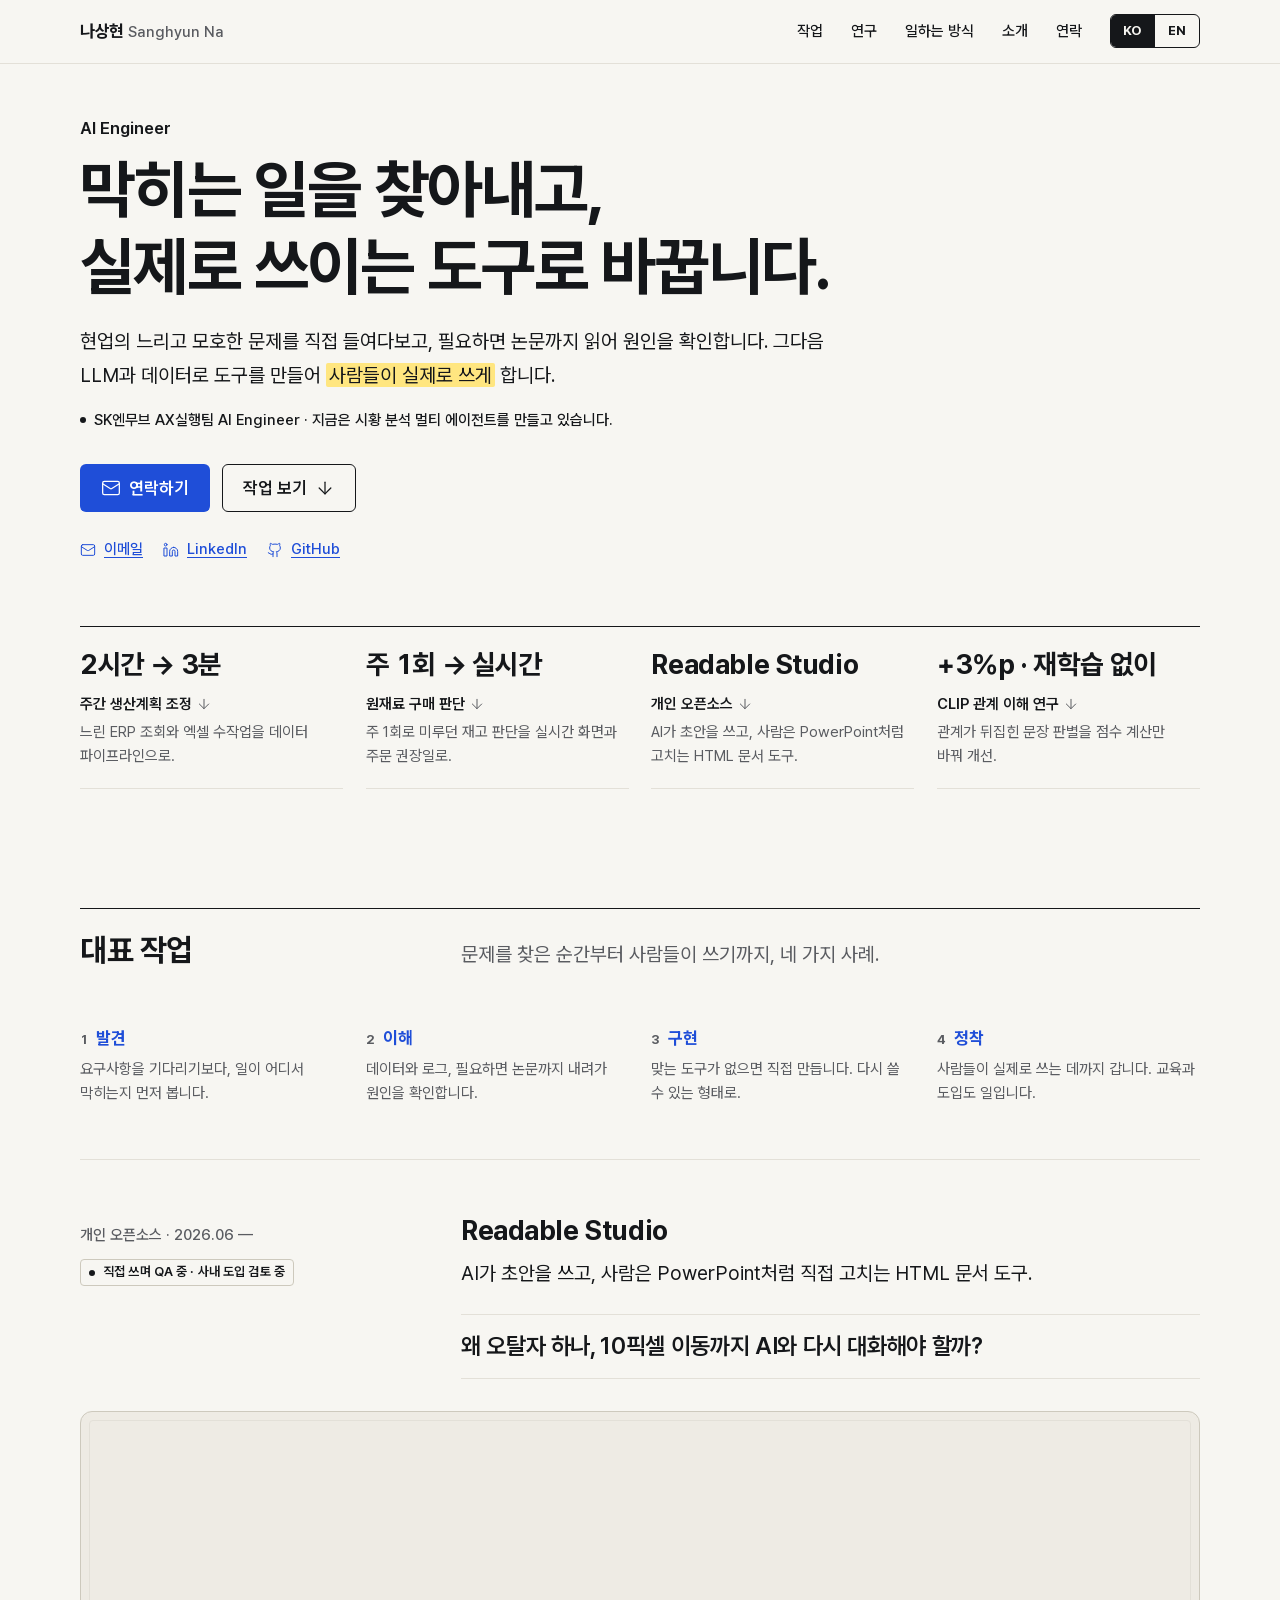
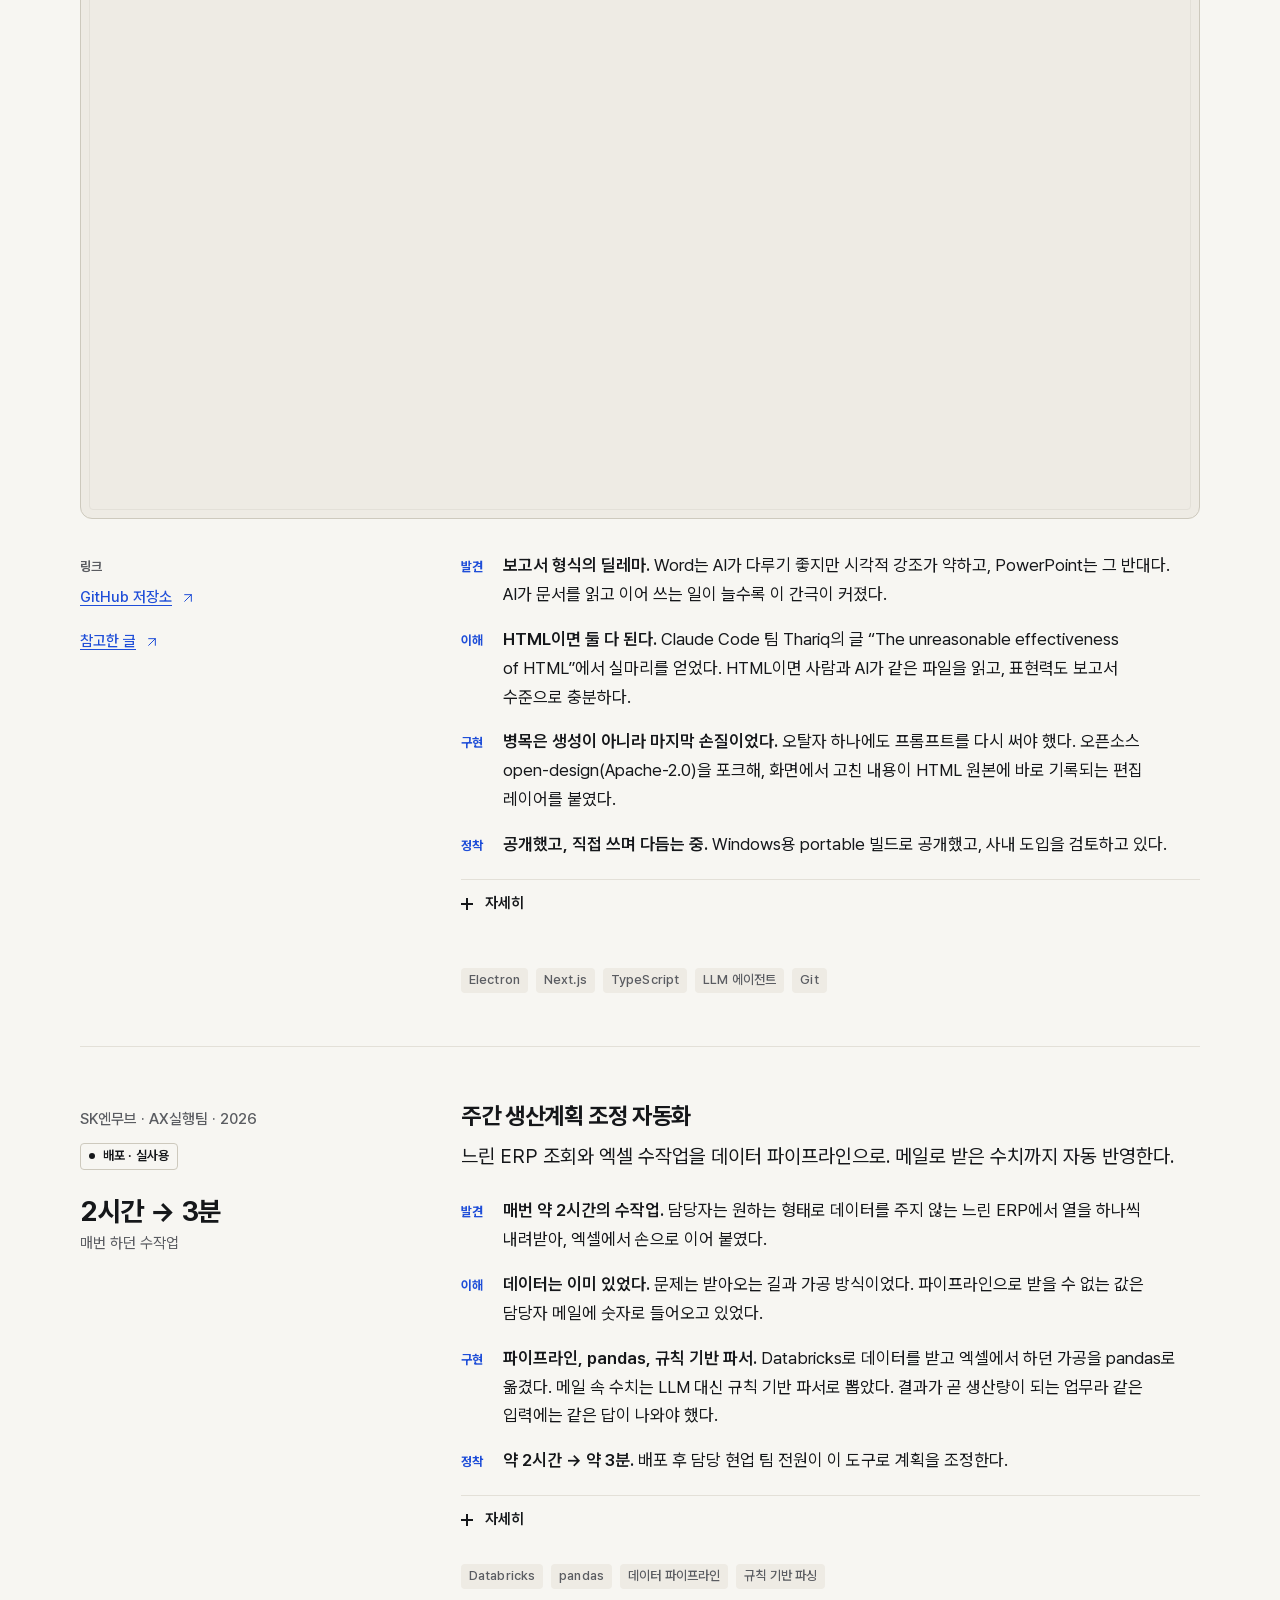
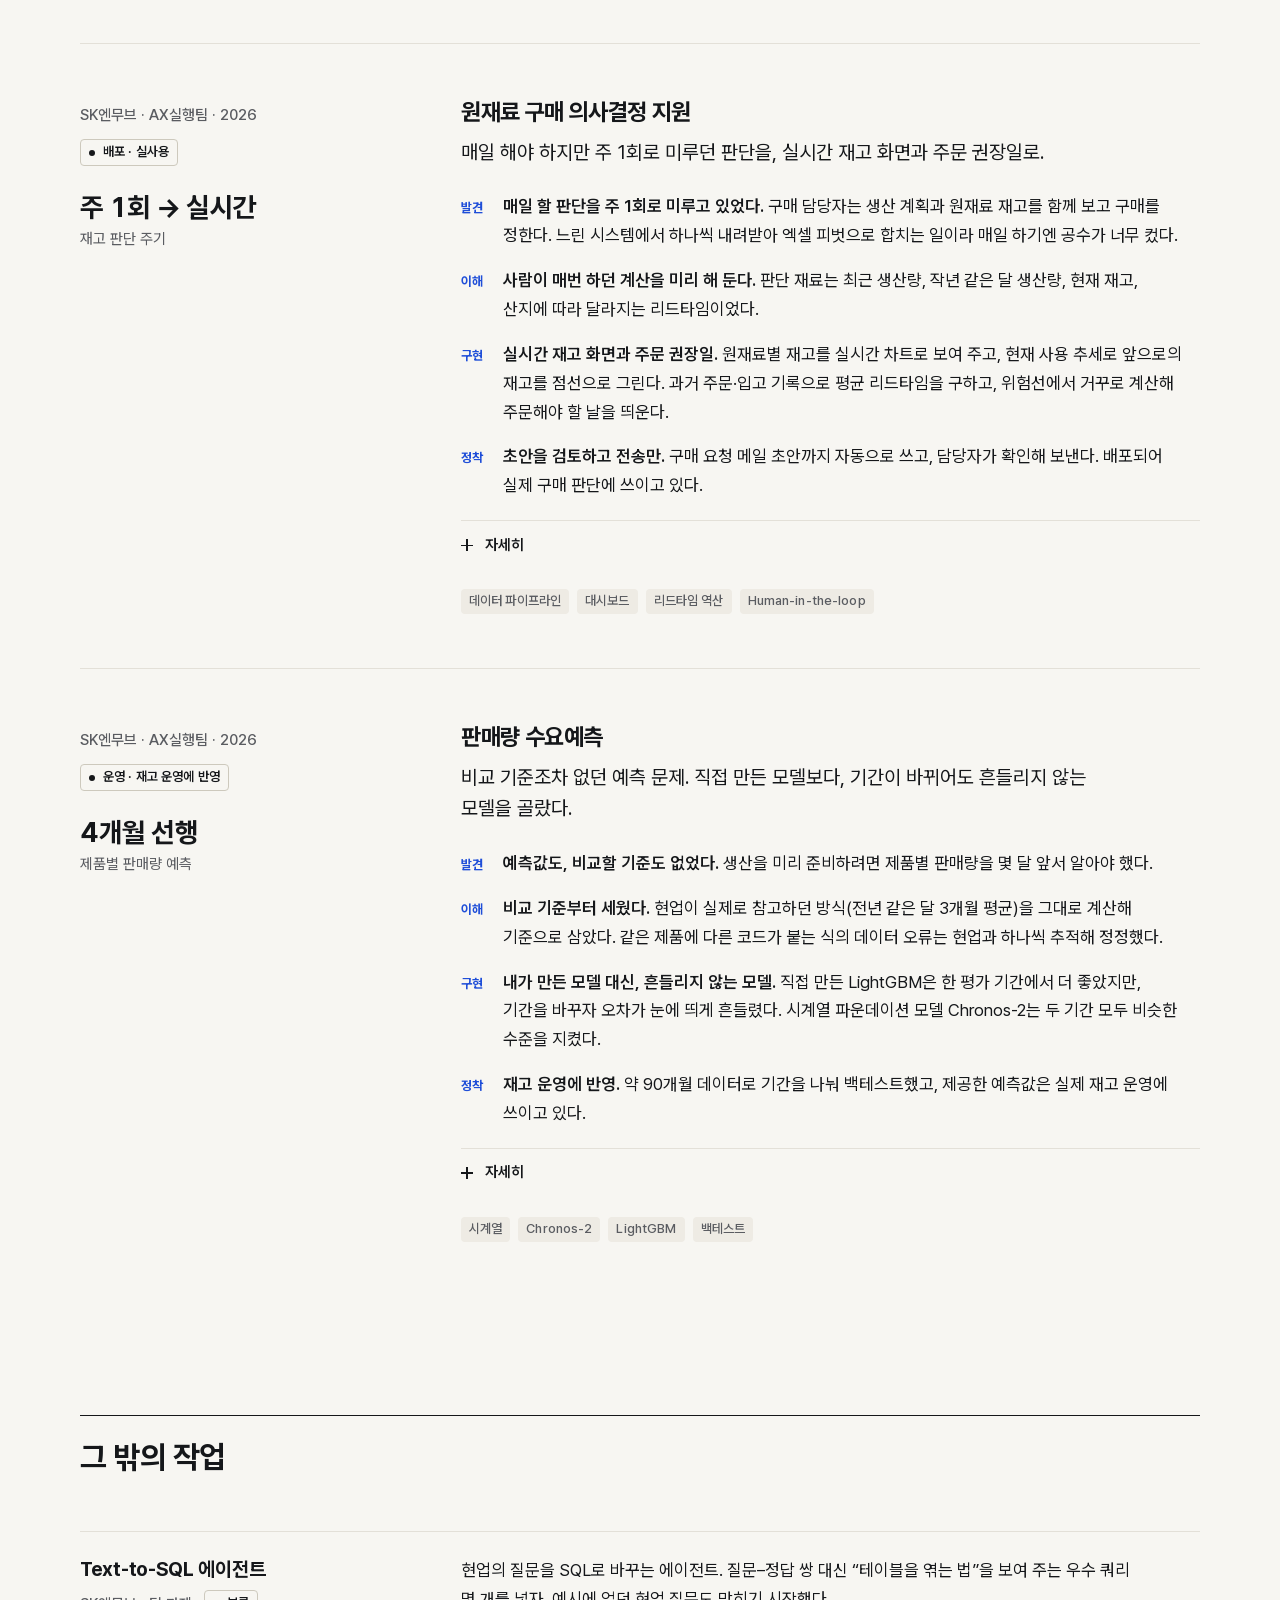
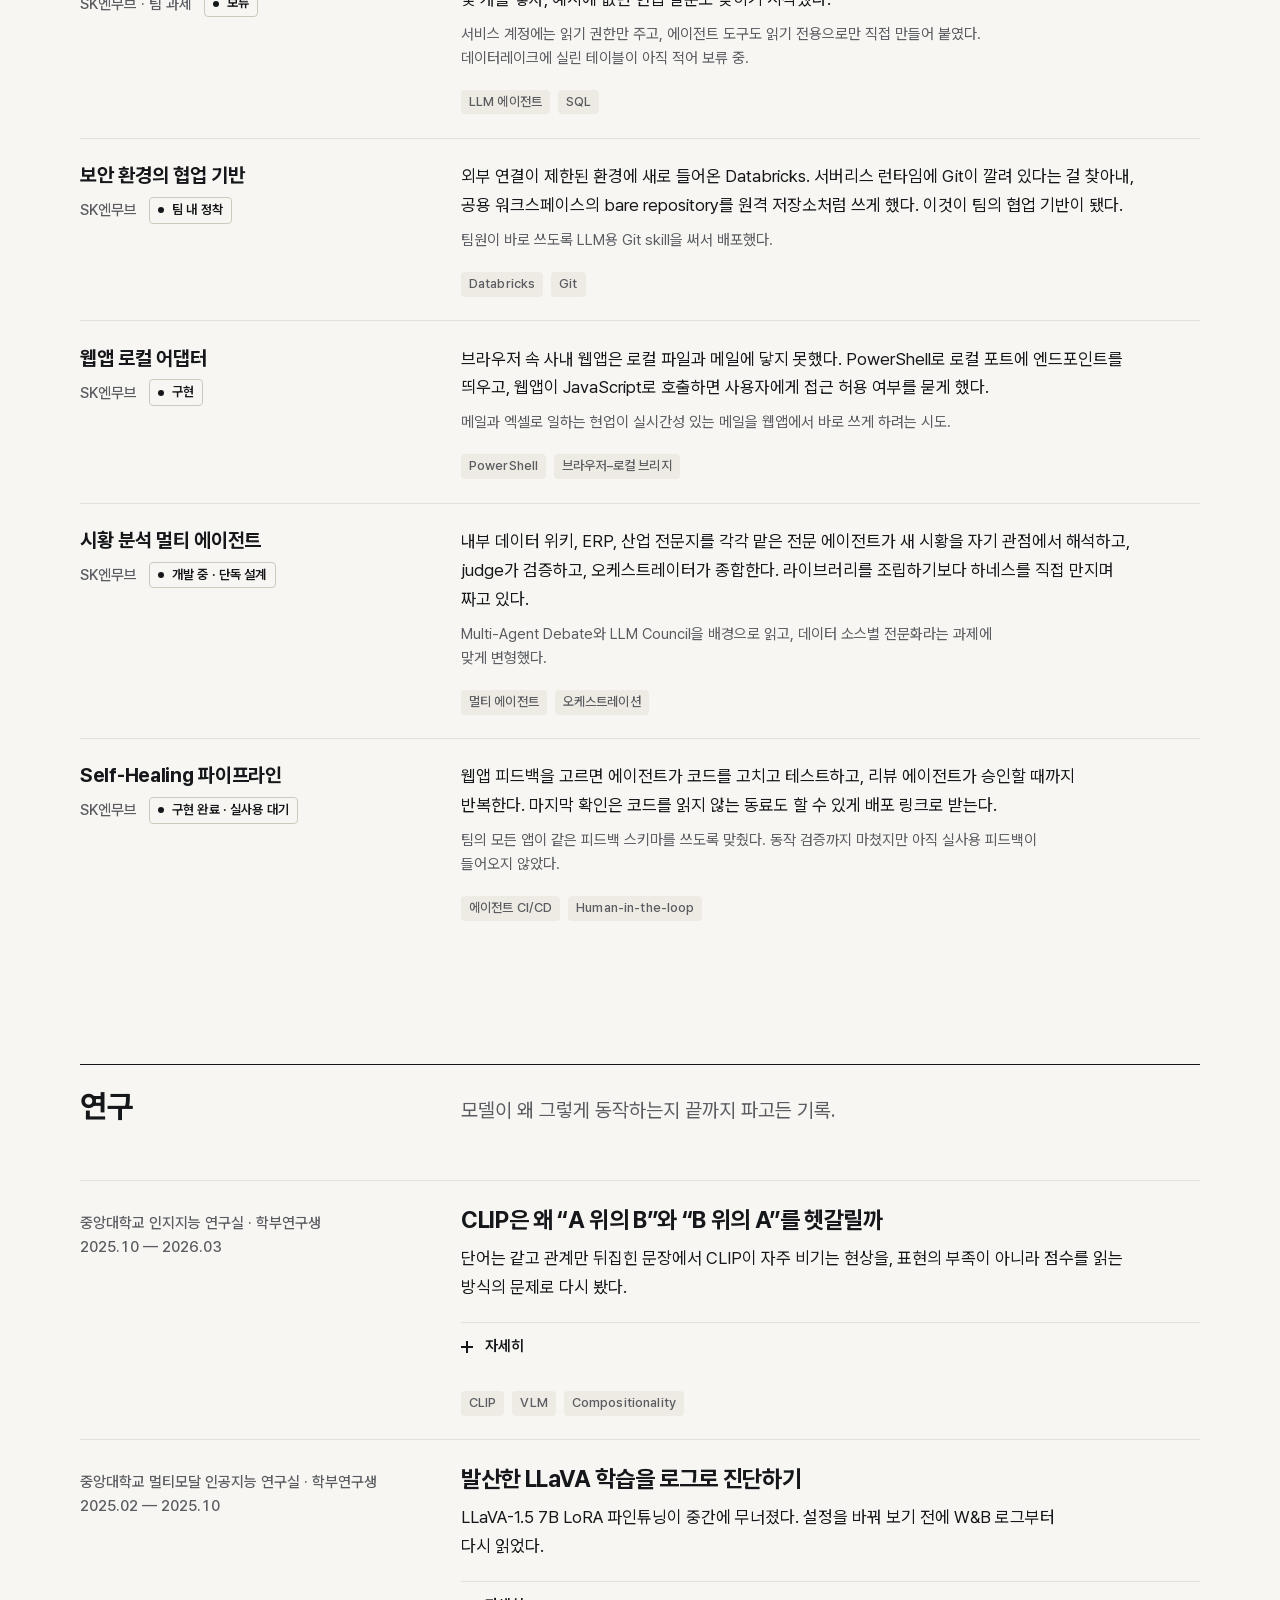
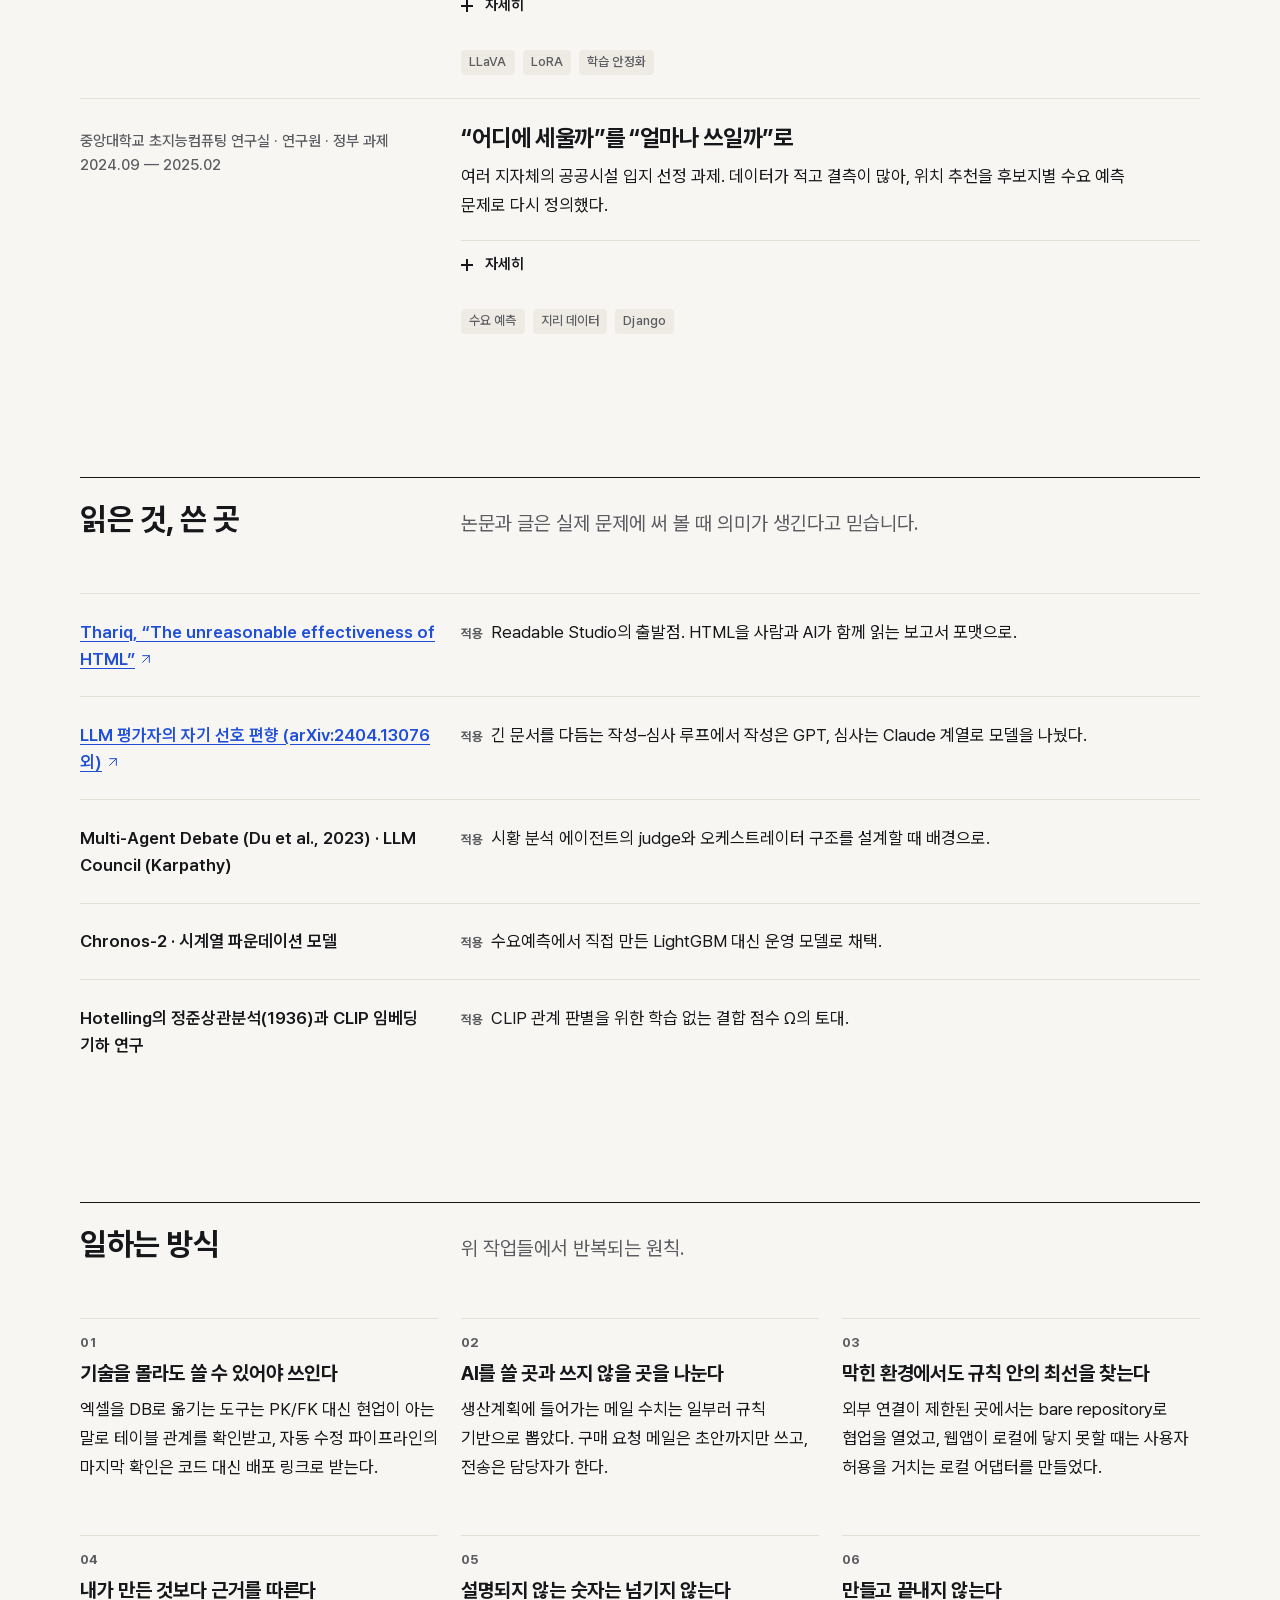
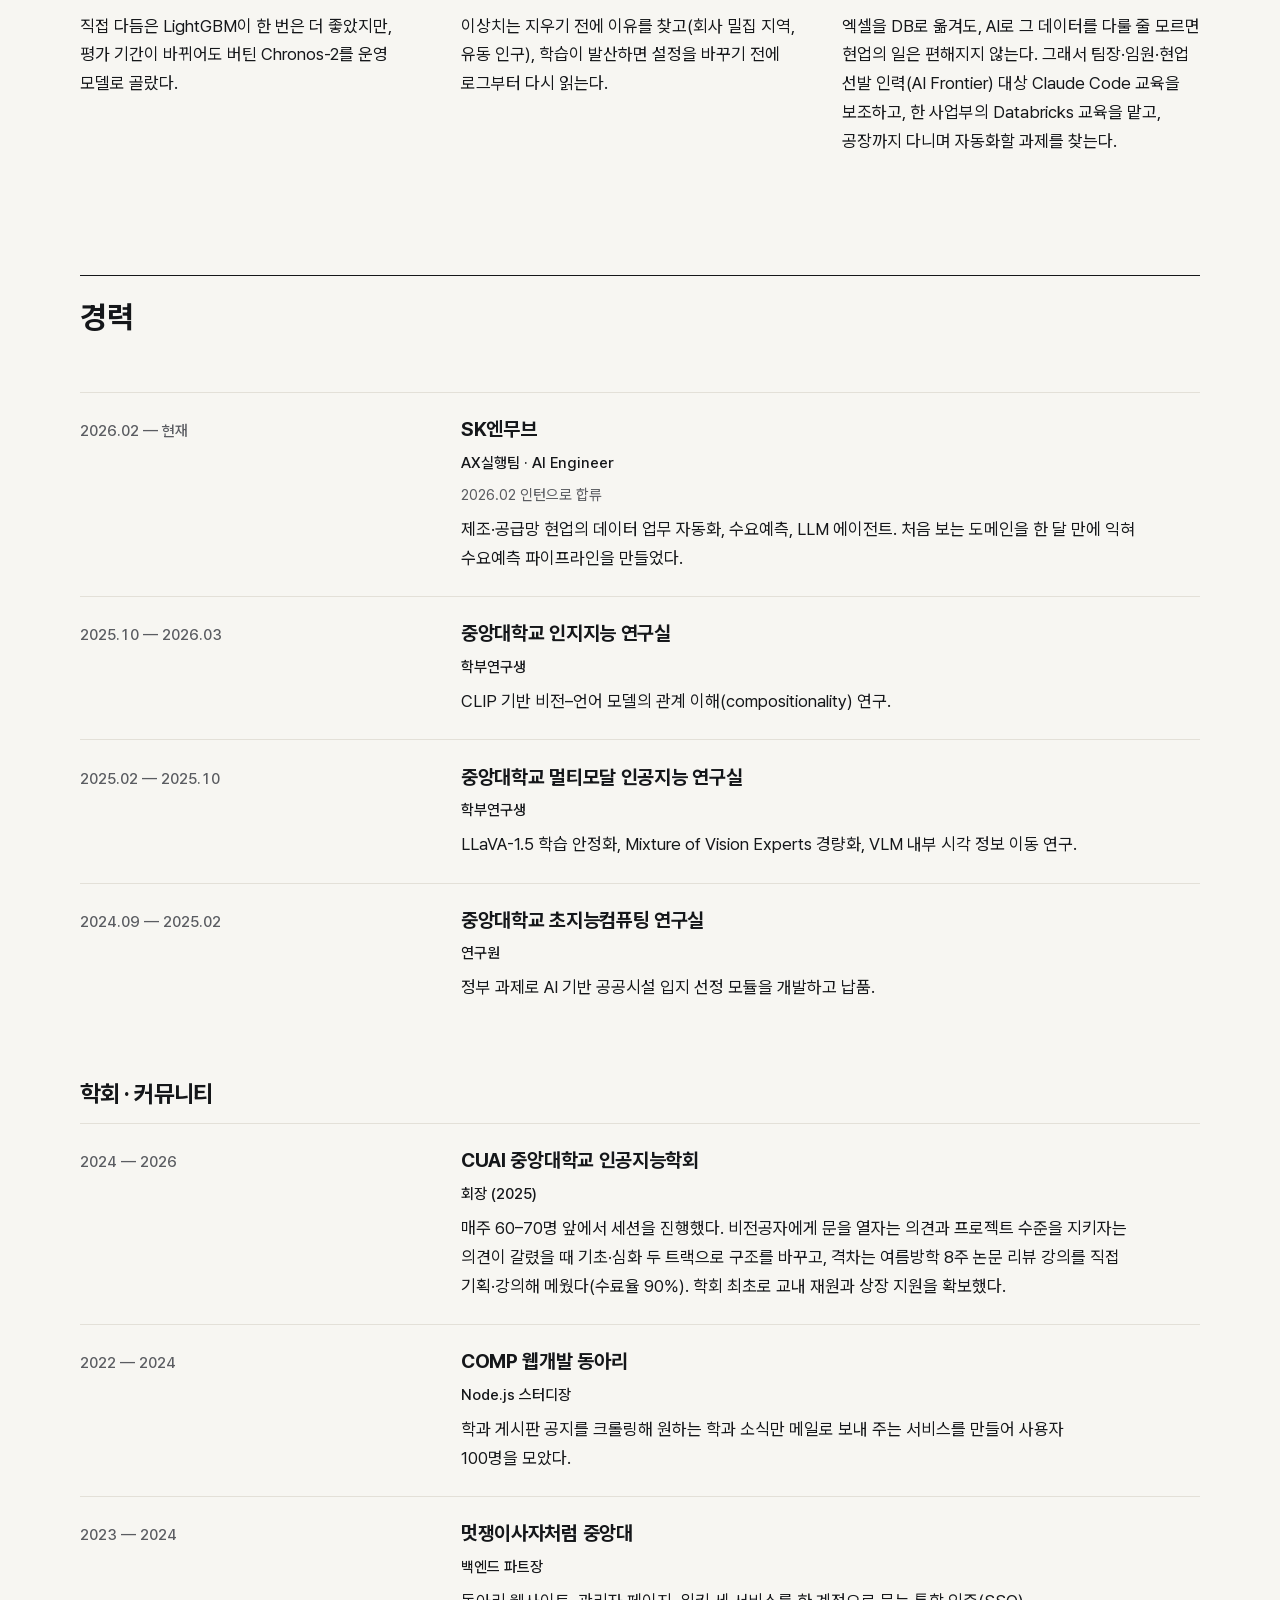
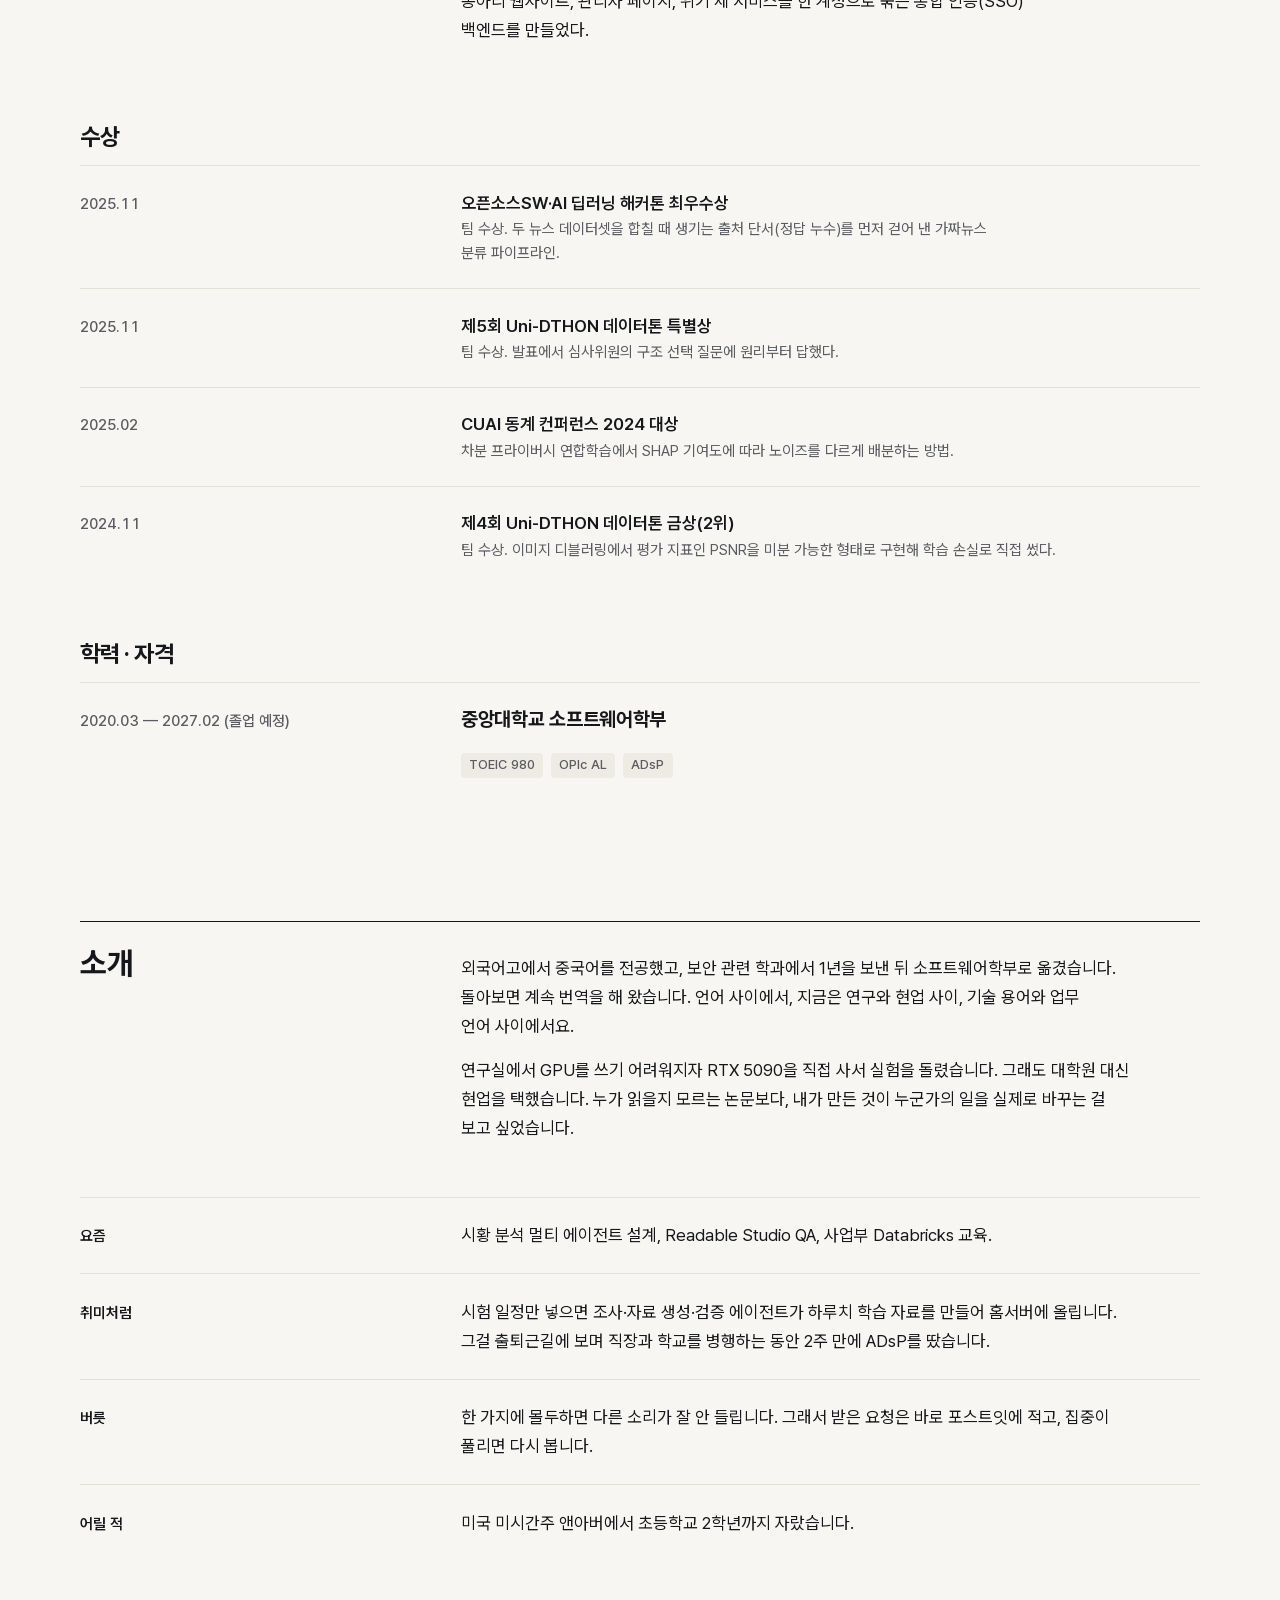
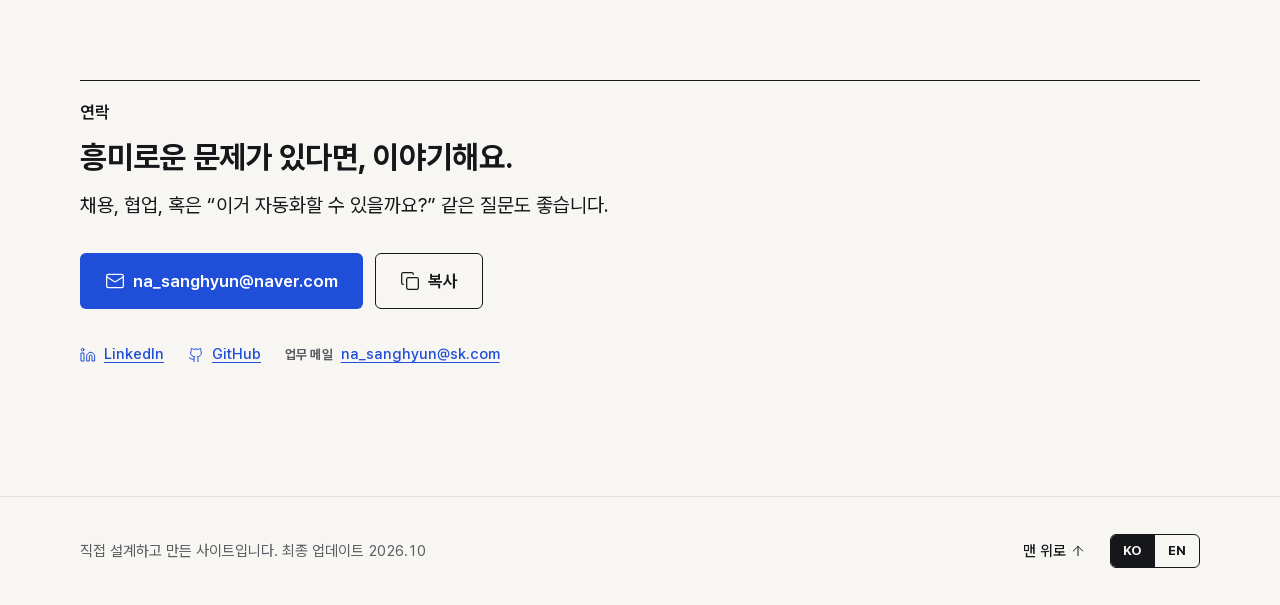
==== index.html @ 833af4e6 "Deploy personal site" ====
<!doctype html>
<html lang="ko">
<head>
<meta charset="utf-8">
<meta name="viewport" content="width=device-width, initial-scale=1">
<title>나상현 · AI Engineer</title>
<meta name="description" content="현업에서 막히는 일을 찾아 LLM과 데이터로 실제로 쓰이는 도구를 만드는 AI 엔지니어 나상현의 개인 사이트.">
<meta name="theme-color" content="#f7f6f2">
<link rel="canonical" href="https://sanghyunna.github.io/">
<link rel="alternate" hreflang="ko" href="https://sanghyunna.github.io/">
<link rel="alternate" hreflang="en" href="https://sanghyunna.github.io/en/">
<link rel="alternate" hreflang="x-default" href="https://sanghyunna.github.io/">
<meta property="og:type" content="profile">
<meta property="og:title" content="나상현 · AI Engineer">
<meta property="og:description" content="현업에서 막히는 일을 찾아 LLM과 데이터로 실제로 쓰이는 도구를 만드는 AI 엔지니어 나상현의 개인 사이트.">
<meta property="og:url" content="https://sanghyunna.github.io/">
<meta property="og:image" content="https://sanghyunna.github.io/og.png">
<meta property="og:image:width" content="1200">
<meta property="og:image:height" content="630">
<meta property="og:image:alt" content="나상현 · AI Engineer — 막히는 일을 찾아내고, 실제로 쓰이는 도구로 바꿉니다.">
<meta property="og:locale" content="ko_KR">
<meta property="og:locale:alternate" content="en_US">
<meta name="twitter:card" content="summary_large_image">
<link rel="icon" href="/favicon.ico" sizes="any">
<link rel="icon" href="/favicon.svg" type="image/svg+xml">
<link rel="apple-touch-icon" href="/apple-touch-icon.png">
<link rel="manifest" href="/site.webmanifest">
<link rel="stylesheet" href="/fonts/pretendard/pretendard-subset.css">
<style>:root{--paper: #f7f6f2;--paper-sunk: #eeebe4;--ink: #15171a;--muted: #5a5c61;--rule: #e3e0d8;--rule-strong: #cdc9bd;--accent: #1f4ed8;--accent-strong: #173ba8;--accent-ink: #ffffff;--mark: #ffe680;--font-sans: "Pretendard Variable", -apple-system, BlinkMacSystemFont, system-ui, "Apple SD Gothic Neo", "Malgun Gothic", sans-serif;--font-mono: ui-monospace, SFMono-Regular, Menlo, Consolas, monospace;--weight-regular: 400;--weight-medium: 500;--weight-semibold: 600;--weight-bold: 700;--text-xs: 0.8125rem;--text-sm: 0.9375rem;--text-base: 1.0625rem;--text-lg: clamp(1.125rem, 1.0786rem + 0.1905vw, 1.25rem);--text-xl: clamp(1.25rem, 1.1571rem + 0.381vw, 1.5rem);--text-2xl: clamp(1.5rem, 1.4071rem + 0.381vw, 1.75rem);--text-3xl: clamp(1.625rem, 1.4857rem + 0.5714vw, 2rem);--text-4xl-ko: clamp(2.25rem, 1.4rem + 3.6vw, 4rem);--text-4xl-en: clamp(2.25rem, 1.4rem + 3.6vw, 3.75rem);--leading-display-ko: 1.2;--leading-display-en: 1.15;--leading-heading-ko: 1.35;--leading-heading-en: 1.25;--leading-body-ko: 1.7;--leading-body-en: 1.6;--leading-sm-ko: 1.6;--leading-sm-en: 1.5;--measure-ko: 40em;--measure-en: 68ch;--tracking-label-ko: 0.01em;--tracking-label-en: 0.02em;--text-4xl: var(--text-4xl-ko);--leading-display: var(--leading-display-ko);--leading-heading: var(--leading-heading-ko);--leading-body: var(--leading-body-ko);--leading-sm: var(--leading-sm-ko);--leading-ui: 1.3;--measure: var(--measure-ko);--tracking-display: -0.025em;--tracking-heading: -0.015em;--tracking-body: 0em;--tracking-label: var(--tracking-label-ko);--space-1: 0.25rem;--space-2: 0.5rem;--space-3: 0.75rem;--space-4: 1rem;--space-5: 1.25rem;--space-6: 1.5rem;--space-8: 2rem;--space-10: 2.5rem;--space-12: 3rem;--space-16: 4rem;--space-20: 5rem;--space-24: 6rem;--space-32: 8rem;--page-max: 70rem;--gutter: clamp(1.25rem, 0.5rem + 3.2vw, 3rem);--grid-columns: 12;--grid-gap: clamp(1rem, 0.8143rem + 0.762vw, 1.5rem);--rail-span: 4;--body-span: 8;--section-gap: clamp(4.5rem, 3.2rem + 5.3333vw, 8rem);--block-gap: clamp(2.5rem, 2.1286rem + 1.5238vw, 3.5rem);--row-pad: clamp(1.25rem, 1.1571rem + 0.381vw, 1.5rem);--header-h: clamp(3.5rem, 3.3143rem + 0.762vw, 4rem);--target: 2.75rem;--control: 3rem;--control-lg: 3.5rem;--control-sm: 2rem;--hairline: 1px;--radius-sm: 0.25rem;--radius-md: 0.375rem;--radius-lg: 0.75rem;--dot: 0.375rem;--focus-width: 2px;--focus-offset: 2px;--focus-ring: var(--focus-width) solid var(--accent);--icon-sm: 1rem;--icon-md: 1.25rem;--icon-stroke: 1.5;--duration-fast: 120ms;--ease-out: ease-out;--z-header: 10;--z-skip: 20;}:root:lang(en){--text-4xl: var(--text-4xl-en);--leading-display: var(--leading-display-en);--leading-heading: var(--leading-heading-en);--leading-body: var(--leading-body-en);--leading-sm: var(--leading-sm-en);--measure: var(--measure-en);--tracking-label: var(--tracking-label-en);}@media (max-width: 22.49rem){:root, :root:lang(en){--text-4xl: 2rem;}}@media (prefers-reduced-motion: reduce){:root{--duration-fast: 0ms;}}*, *::before, *::after{box-sizing: border-box;}html{color-scheme: light;-webkit-text-size-adjust: 100%;text-size-adjust: 100%;scroll-padding-top: calc(var(--header-h) + var(--space-4));}body{margin: 0;background: var(--paper);color: var(--ink);font-family: var(--font-sans);font-size: var(--text-base);font-weight: var(--weight-regular);line-height: var(--leading-body);letter-spacing: var(--tracking-body);font-synthesis: none;word-break: keep-all;overflow-wrap: anywhere;-webkit-font-smoothing: antialiased;}h1, h2, h3, h4, p, ul, ol, dl, dd, figure{margin: 0;}ul, ol{padding: 0;list-style: none;}h1, h2, h3, h4{font-size: inherit;font-weight: var(--weight-bold);text-wrap: balance;}p, li, dd{text-wrap: pretty;}img, svg{display: block;}img{max-inline-size: 100%;block-size: auto;}a{color: inherit;text-decoration: none;}button{font: inherit;letter-spacing: inherit;color: inherit;}strong{font-weight: var(--weight-semibold);}mark{padding-inline: 0.15em;border-radius: calc(var(--radius-sm) / 2);background: var(--mark);color: inherit;-webkit-box-decoration-break: clone;box-decoration-break: clone;}code, kbd{font-family: var(--font-mono);font-size: 0.94em;}:focus-visible{outline: var(--focus-ring);outline-offset: var(--focus-offset);}.vh{position: absolute;inline-size: 1px;block-size: 1px;margin: -1px;padding: 0;overflow: hidden;clip-path: inset(50%);white-space: nowrap;border: 0;}.num{font-variant-numeric: tabular-nums;}.sprite{position: absolute;inline-size: 0;block-size: 0;overflow: hidden;}.icon{flex: none;inline-size: var(--icon-md);block-size: var(--icon-md);fill: none;stroke: currentColor;stroke-width: var(--icon-stroke);stroke-linecap: round;stroke-linejoin: round;}.icon--sm{inline-size: var(--icon-sm);block-size: var(--icon-sm);}.stack>* + *{margin-block-start: var(--space-2);}.wrap{inline-size: 100%;max-inline-size: calc(var(--page-max) + 2 * var(--gutter));margin-inline: auto;padding-inline: var(--gutter);}.ledger{display: grid;grid-template-columns: minmax(0, 1fr);row-gap: var(--space-2);}@media (min-width: 64rem){.ledger{grid-template-columns: repeat(var(--grid-columns), minmax(0, 1fr));column-gap: var(--grid-gap);row-gap: 0;align-items: baseline;}.ledger__rail{grid-column: 1 / span var(--rail-span);}.ledger__body{grid-column: span var(--body-span) / -1;}}.section{padding-block-start: var(--section-gap);}.section__head{margin-block-end: var(--block-gap);padding-block-start: var(--space-5);border-block-start: var(--hairline) solid var(--ink);}.section__title{font-size: var(--text-3xl);font-weight: var(--weight-bold);line-height: var(--leading-heading);letter-spacing: var(--tracking-heading);}.section__lead{max-inline-size: var(--measure);color: var(--muted);font-size: var(--text-lg);line-height: var(--leading-sm);}.group{margin-block-start: var(--block-gap);}.group__title{padding-block-end: var(--space-3);font-size: var(--text-xl);font-weight: var(--weight-bold);line-height: var(--leading-heading);letter-spacing: var(--tracking-heading);}.prose{max-inline-size: var(--measure);}.prose>* + *{margin-block-start: var(--space-4);}.skip{position: fixed;inset-block-start: var(--space-2);inset-inline-start: var(--space-2);z-index: var(--z-skip);display: inline-flex;align-items: center;min-block-size: var(--target);padding: var(--space-2) var(--space-4);border-radius: var(--radius-md);background: var(--ink);color: var(--paper);font-size: var(--text-sm);font-weight: var(--weight-semibold);line-height: var(--leading-ui);transform: translateY(-200%);}.skip:focus-visible{transform: none;}.link{color: var(--accent);text-decoration: underline;text-decoration-thickness: 1px;text-underline-offset: 0.2em;transition: color var(--duration-fast) var(--ease-out);}.link:hover{color: var(--accent-strong);text-decoration-thickness: 2px;}.link:active{color: var(--accent-strong);}.link>.icon{display: inline-block;margin-inline-start: 0.2em;vertical-align: -0.12em;}.icon-link, .linklist .link, .hero__contacts .link, .contact__links .link{display: inline-flex;align-items: center;gap: var(--space-2);min-block-size: var(--target);font-size: var(--text-sm);font-weight: var(--weight-medium);line-height: var(--leading-ui);}.icon-link>.icon, .linklist .link>.icon, .hero__contacts .link>.icon, .contact__links .link>.icon{display: block;margin: 0;}.btn{display: inline-flex;align-items: center;justify-content: center;gap: var(--space-2);min-block-size: var(--control);padding: var(--space-2) var(--space-5);border: var(--hairline) solid transparent;border-radius: var(--radius-md);background: transparent;font-size: var(--text-base);font-weight: var(--weight-semibold);line-height: var(--leading-ui);cursor: pointer;transition: background-color var(--duration-fast) var(--ease-out), color var(--duration-fast) var(--ease-out), border-color var(--duration-fast) var(--ease-out);}.btn--lg{min-block-size: var(--control-lg);padding-inline: var(--space-6);}.btn--primary{background: var(--accent);color: var(--accent-ink);}.btn--primary:hover, .btn--primary:active{background: var(--accent-strong);}.btn--secondary{border-color: var(--ink);color: var(--ink);}.btn--secondary:hover{background: var(--paper-sunk);}.btn--secondary:active{background: var(--rule);}.btn__idle, .btn__done{display: inline-flex;align-items: center;gap: var(--space-2);}.btn[data-state="copied"] .btn__idle, .btn:not([data-state="copied"]) .btn__done{display: none;}.header{position: sticky;inset-block-start: 0;z-index: var(--z-header);border-block-end: var(--hairline) solid var(--rule);background: var(--paper);}.header__bar{display: flex;flex-wrap: wrap;align-items: center;column-gap: var(--space-4);min-block-size: var(--header-h);}.wordmark{margin-inline-end: auto;color: var(--ink);line-height: var(--target);white-space: nowrap;}.wordmark__name{font-size: var(--text-base);font-weight: var(--weight-bold);letter-spacing: var(--tracking-heading);}.wordmark__alt{margin-inline-start: var(--space-1);color: var(--muted);font-size: var(--text-sm);font-weight: var(--weight-medium);}.nav{order: 4;flex: 0 0 100%;padding-block: var(--space-2);border-block-start: var(--hairline) solid var(--rule);}.nav__list{display: flex;flex-direction: column;}.nav__item + .nav__item{border-block-start: var(--hairline) solid var(--rule);}.nav__link{display: flex;align-items: center;min-inline-size: var(--target);min-block-size: var(--control);color: var(--ink);font-size: var(--text-base);font-weight: var(--weight-medium);line-height: var(--leading-ui);transition: color var(--duration-fast) var(--ease-out);}.nav__link:hover{color: var(--accent);}.nav__link:active{color: var(--accent-strong);}.header[data-nav="closed"] .nav{display: none;}.header:not([data-nav]) .menu-btn{display: none;}.lang{display: inline-flex;flex: none;border: var(--hairline) solid var(--ink);border-radius: var(--radius-md);}.lang__opt{position: relative;display: inline-flex;align-items: center;justify-content: center;min-inline-size: var(--target);min-block-size: var(--control-sm);color: var(--ink);font-size: var(--text-xs);font-weight: var(--weight-bold);line-height: var(--leading-ui);letter-spacing: var(--tracking-label);transition: background-color var(--duration-fast) var(--ease-out), color var(--duration-fast) var(--ease-out);}.lang__opt::after{content: "";position: absolute;inset-inline: 0;inset-block: calc((var(--control-sm) - var(--target)) / 2);}.lang__opt:first-child{border-start-start-radius: calc(var(--radius-md) - var(--hairline));border-end-start-radius: calc(var(--radius-md) - var(--hairline));}.lang__opt:last-child{border-start-end-radius: calc(var(--radius-md) - var(--hairline));border-end-end-radius: calc(var(--radius-md) - var(--hairline));}.lang__opt:hover{background: var(--paper-sunk);}.lang__opt:active{background: var(--rule);}.lang__opt[aria-current]{background: var(--ink);color: var(--paper);}.menu-btn{display: inline-flex;flex: none;align-items: center;justify-content: center;inline-size: var(--target);block-size: var(--target);margin-inline-end: calc(var(--space-3) * -1);padding: 0;border: 0;border-radius: var(--radius-md);background: transparent;color: var(--ink);cursor: pointer;transition: background-color var(--duration-fast) var(--ease-out);}.menu-btn:hover{background: var(--paper-sunk);}.menu-btn:active{background: var(--rule);}.menu-btn__close, .menu-btn[aria-expanded="true"] .menu-btn__open{display: none;}.menu-btn[aria-expanded="true"] .menu-btn__close{display: block;}@media (max-width: 22.49rem){.wordmark__alt{display: none;}}@media (min-width: 48rem){.header__bar{flex-wrap: nowrap;}.nav, .header[data-nav="closed"] .nav{display: block;order: 0;flex: none;padding: 0;border: 0;}.nav__list{flex-direction: row;gap: var(--space-1);}.nav__item + .nav__item{border: 0;}.nav__link{min-block-size: var(--target);padding-inline: var(--space-3);border-radius: var(--radius-md);font-size: var(--text-sm);}.menu-btn{display: none;}}.hero{padding-block: var(--block-gap);}.eyebrow{font-size: var(--text-base);font-weight: var(--weight-semibold);line-height: var(--leading-ui);}.hero__title{margin-block-start: var(--space-3);font-size: var(--text-4xl);font-weight: var(--weight-bold);line-height: var(--leading-display);letter-spacing: var(--tracking-display);text-wrap: balance;}.hero__line{display: inline;}@media (min-width: 40rem){.hero__line{display: block;}}.hero__lede{max-inline-size: var(--measure);margin-block-start: var(--space-5);font-size: var(--text-lg);line-height: var(--leading-body);}.now{display: flex;gap: var(--space-2);margin-block-start: var(--space-4);font-size: var(--text-sm);font-weight: var(--weight-medium);line-height: var(--leading-sm);}.now::before, .status::before{content: "";flex: none;inline-size: var(--dot);block-size: var(--dot);margin-block-start: calc((1lh - var(--dot)) / 2);border-radius: 50%;background: var(--ink);}.hero__actions{display: flex;flex-wrap: wrap;gap: var(--space-3);margin-block-start: var(--space-8);}.hero__contacts{display: flex;flex-wrap: wrap;column-gap: var(--space-5);margin-block-start: var(--space-4);}.proof{display: grid;grid-template-columns: minmax(0, 1fr);column-gap: var(--grid-gap);border-block-start: var(--hairline) solid var(--ink);}.proof__item{border-block-end: var(--hairline) solid var(--rule);}.proof__link{display: block;block-size: 100%;padding-block: var(--space-5);color: var(--ink);}.proof__figure{display: block;font-size: var(--text-2xl);font-weight: var(--weight-bold);line-height: var(--leading-heading);letter-spacing: var(--tracking-heading);font-variant-numeric: tabular-nums;text-wrap: balance;transition: color var(--duration-fast) var(--ease-out);}.proof__label{display: flex;align-items: center;gap: var(--space-1);margin-block-start: var(--space-2);font-size: var(--text-sm);font-weight: var(--weight-semibold);line-height: var(--leading-sm);}.proof__label .icon{color: var(--muted);transition: color var(--duration-fast) var(--ease-out);}.proof__note{display: block;margin-block-start: var(--space-1);color: var(--muted);font-size: var(--text-sm);line-height: var(--leading-sm);text-wrap: pretty;}.proof__link:hover .proof__figure, .proof__link:hover .icon{color: var(--accent);}.proof__link:active .proof__figure, .proof__link:active .icon{color: var(--accent-strong);}@media (min-width: 48rem){.proof{grid-template-columns: repeat(2, minmax(0, 1fr));}}@media (min-width: 75rem){.proof{grid-template-columns: repeat(4, minmax(0, 1fr));}}.loop-label{color: var(--accent);font-size: var(--text-xs);font-weight: var(--weight-bold);line-height: var(--leading-ui);letter-spacing: var(--tracking-label);white-space: nowrap;}.loop-label--lg{font-size: var(--text-base);letter-spacing: var(--tracking-body);}.loop{display: grid;grid-template-columns: max-content minmax(0, 1fr);gap: var(--space-3) var(--space-4);margin-block-end: var(--block-gap);}.loop__item{display: grid;grid-column: 1 / -1;grid-template-columns: subgrid;align-items: baseline;}.loop__key{display: inline-flex;align-items: baseline;gap: var(--space-2);white-space: nowrap;}.loop__num{color: var(--muted);font-size: var(--text-xs);font-weight: var(--weight-bold);line-height: var(--leading-ui);font-variant-numeric: tabular-nums;}.loop__text{color: var(--muted);font-size: var(--text-sm);line-height: var(--leading-sm);}@media (min-width: 48rem){.loop{grid-template-columns: repeat(4, minmax(0, 1fr));gap: var(--grid-gap);}.loop__item{display: block;grid-column: auto;}.loop__text{margin-block-start: var(--space-1);}}.steps{display: grid;grid-template-columns: minmax(0, 1fr);row-gap: var(--space-4);margin-block-start: var(--space-6);}.steps__item{display: grid;grid-template-columns: minmax(0, 1fr);row-gap: var(--space-1);}.steps__text{max-inline-size: var(--measure);}@media (min-width: 48rem){.steps{grid-template-columns: max-content minmax(0, 1fr);column-gap: var(--space-5);}.steps__item{grid-column: 1 / -1;grid-template-columns: subgrid;align-items: baseline;}}.project{padding-block: var(--block-gap);border-block-start: var(--hairline) solid var(--rule);row-gap: var(--space-4);}.project__head{row-gap: var(--space-4);}.project__rail{display: flex;flex-wrap: wrap;align-items: center;gap: var(--space-2) var(--space-3);}.project__kicker{color: var(--muted);font-size: var(--text-sm);font-weight: var(--weight-medium);line-height: var(--leading-sm);}.metric{flex: 0 0 100%;margin-block-start: var(--space-2);}.metric__value{display: block;font-size: var(--text-2xl);font-weight: var(--weight-bold);line-height: var(--leading-heading);letter-spacing: var(--tracking-heading);font-variant-numeric: tabular-nums;text-wrap: balance;}.metric__label{display: block;color: var(--muted);font-size: var(--text-sm);line-height: var(--leading-sm);}.project__title{font-size: var(--text-xl);font-weight: var(--weight-bold);line-height: var(--leading-heading);letter-spacing: var(--tracking-heading);}.project__title--featured{font-size: var(--text-2xl);}.project__summary{max-inline-size: var(--measure);margin-block-start: var(--space-2);font-size: var(--text-lg);line-height: var(--leading-sm);}.pull{margin-block-start: var(--space-6);padding-block: var(--space-4);border-block: var(--hairline) solid var(--rule);font-size: var(--text-xl);font-weight: var(--weight-semibold);line-height: var(--leading-heading);letter-spacing: var(--tracking-heading);text-wrap: balance;}.media{margin-block: var(--space-8);padding: var(--space-2);border: var(--hairline) solid var(--rule-strong);border-radius: var(--radius-lg);background: var(--paper-sunk);}.media__img{inline-size: 100%;border: var(--hairline) solid var(--rule);border-radius: var(--radius-sm);}.project__lower{row-gap: var(--space-5);}.project__main>.steps:first-child{margin-block-start: 0;}.project__tags{margin-block-start: 0;}.linklist{display: flex;flex-direction: column;align-items: flex-start;}.linklist__label{color: var(--muted);font-size: var(--text-xs);font-weight: var(--weight-bold);line-height: var(--leading-ui);letter-spacing: var(--tracking-label);}@media (min-width: 64rem){.project__rail{flex-direction: column;flex-wrap: nowrap;align-items: flex-start;gap: var(--space-3);}.metric{flex: none;margin-block-start: var(--space-3);}.project__main{grid-column: span var(--body-span) / -1;grid-row: 1;}.project__aside{grid-column: 1 / span var(--rail-span);grid-row: 1;}.project__tags{grid-column: span var(--body-span) / -1;grid-row: 2;}}.status{display: inline-flex;gap: var(--space-2);padding: var(--space-1) var(--space-2);border: var(--hairline) solid var(--rule-strong);border-radius: var(--radius-sm);color: var(--ink);font-size: var(--text-xs);font-weight: var(--weight-semibold);line-height: var(--leading-ui);letter-spacing: var(--tracking-label);}.tags{display: flex;flex-wrap: wrap;gap: var(--space-2);margin-block-start: var(--space-5);}.tag{padding: var(--space-1) var(--space-2);border-radius: var(--radius-sm);background: var(--paper-sunk);color: var(--muted);font-size: var(--text-xs);font-weight: var(--weight-medium);line-height: var(--leading-ui);letter-spacing: var(--tracking-label);}.disclosure{margin-block-start: var(--space-5);border-block-start: var(--hairline) solid var(--rule);}.disclosure__summary{display: flex;align-items: center;gap: var(--space-3);min-block-size: var(--control);color: var(--ink);font-size: var(--text-sm);font-weight: var(--weight-semibold);line-height: var(--leading-ui);list-style: none;cursor: pointer;transition: color var(--duration-fast) var(--ease-out);}.disclosure__summary::-webkit-details-marker{display: none;}.disclosure__summary:hover{color: var(--accent);}.disclosure__summary:active{color: var(--accent-strong);}.disclosure__marker{position: relative;flex: none;inline-size: var(--space-3);block-size: var(--space-3);}.disclosure__marker::before, .disclosure__marker::after{content: "";position: absolute;inset: 0;margin: auto;background: currentColor;}.disclosure__marker::before{block-size: calc(var(--icon-stroke) * 1px);}.disclosure__marker::after{inline-size: calc(var(--icon-stroke) * 1px);}.disclosure[open] .disclosure__marker::after{display: none;}.disclosure[open] .disclosure__when-closed, .disclosure:not([open]) .disclosure__when-open{display: none;}.disclosure__body{padding-block-end: var(--space-5);}.notes>li{position: relative;max-inline-size: var(--measure);padding-inline-start: var(--space-5);}.notes>li + li{margin-block-start: var(--space-3);}.notes>li::before{content: "";position: absolute;inset-block-start: 0.5lh;inset-inline-start: 0;inline-size: var(--space-2);block-size: var(--hairline);background: var(--muted);}.row{padding-block: var(--row-pad);border-block-start: var(--hairline) solid var(--rule);}.row__title{font-size: var(--text-lg);font-weight: var(--weight-bold);line-height: var(--leading-heading);letter-spacing: var(--tracking-heading);text-wrap: balance;}.row__title--xl{font-size: var(--text-xl);}.row__strong{font-weight: var(--weight-semibold);line-height: var(--leading-sm);}.row__meta{color: var(--muted);font-size: var(--text-sm);font-weight: var(--weight-medium);line-height: var(--leading-sm);}.row__sub{font-size: var(--text-sm);font-weight: var(--weight-medium);line-height: var(--leading-sm);}.row__text{max-inline-size: var(--measure);}.row__note{max-inline-size: var(--measure);color: var(--muted);font-size: var(--text-sm);line-height: var(--leading-sm);}.row__cluster{display: flex;flex-wrap: wrap;align-items: center;gap: var(--space-2) var(--space-3);margin-block-start: var(--space-2);}.reading__source{font-weight: var(--weight-semibold);line-height: var(--leading-sm);}.reading__source .link{display: inline-block;padding-block: calc((var(--target) - 1lh) / 2);}@media (min-width: 64rem){.reading__source .link{display: inline;padding-block: 0;}}.reading__label, .contact__label{margin-inline-end: var(--space-2);color: var(--muted);font-size: var(--text-xs);font-weight: var(--weight-bold);letter-spacing: var(--tracking-label);}.facts__label{font-size: var(--text-sm);font-weight: var(--weight-semibold);line-height: var(--leading-sm);}.principles{display: grid;grid-template-columns: minmax(0, 1fr);gap: var(--block-gap) var(--grid-gap);}.principle{padding-block-start: var(--space-4);border-block-start: var(--hairline) solid var(--rule);}.principle__num{display: block;color: var(--muted);font-size: var(--text-xs);font-weight: var(--weight-bold);line-height: var(--leading-ui);letter-spacing: var(--tracking-label);font-variant-numeric: tabular-nums;}.principle__title{margin-block-start: var(--space-2);font-size: var(--text-lg);font-weight: var(--weight-bold);line-height: var(--leading-heading);letter-spacing: var(--tracking-heading);}.principle__text{margin-block-start: var(--space-2);}@media (min-width: 48rem){.principles{grid-template-columns: repeat(2, minmax(0, 1fr));}}@media (min-width: 75rem){.principles{grid-template-columns: repeat(3, minmax(0, 1fr));}}.contact__inner{padding-block-start: var(--space-5);border-block-start: var(--hairline) solid var(--ink);}.contact__headline{margin-block-start: var(--space-3);font-size: var(--text-3xl);font-weight: var(--weight-bold);line-height: var(--leading-heading);letter-spacing: var(--tracking-heading);text-wrap: balance;}.contact__text{max-inline-size: var(--measure);margin-block-start: var(--space-3);font-size: var(--text-lg);line-height: var(--leading-sm);}.contact__actions{display: flex;flex-wrap: wrap;gap: var(--space-3);margin-block-start: var(--space-8);}.contact__actions .btn--primary{flex: 1 1 auto;}.contact__links{display: flex;flex-wrap: wrap;align-items: center;column-gap: var(--space-6);margin-block-start: var(--space-6);}.contact__links>li{display: flex;align-items: center;}@media (min-width: 48rem){.contact__actions .btn--primary{flex: none;}}.footer{margin-block-start: var(--section-gap);padding-block: var(--space-8);border-block-start: var(--hairline) solid var(--rule);}.footer__bar{display: flex;flex-wrap: wrap;align-items: center;gap: var(--space-3) var(--space-6);}.footer__note{margin-inline-end: auto;color: var(--muted);font-size: var(--text-sm);line-height: var(--leading-sm);}.footer__top{display: inline-flex;align-items: center;gap: var(--space-1);min-block-size: var(--target);color: var(--ink);font-size: var(--text-sm);font-weight: var(--weight-medium);line-height: var(--leading-ui);transition: color var(--duration-fast) var(--ease-out);}.footer__top:hover{color: var(--accent);}.footer__top:active{color: var(--accent-strong);}@media (prefers-reduced-motion: reduce){*, *::before, *::after{transition: none !important;animation: none !important;scroll-behavior: auto !important;}}.diagram{margin-block-end: var(--space-5);}.diagram figcaption{margin-block-start: var(--space-3);color: var(--muted);font-size: var(--text-sm);line-height: var(--leading-sm);}.diagram__note{color: var(--muted);font-size: var(--text-xs);font-weight: var(--weight-bold);letter-spacing: var(--tracking-label);}.dg-svg{--dg-hairline: var(--hairline);--dg-stroke: calc(var(--icon-stroke) * 1px);--dg-data: 2.5px;--dg-data-strong: 3.5px;display: block;inline-size: 100%;block-size: auto;overflow: visible;font-family: inherit;}.dg-svg.dg-svg--wide{max-inline-size: 42.5rem;}.dg-svg.dg-svg--narrow{max-inline-size: 25rem;}@media (min-width: 44rem){.dg-svg.dg-svg--narrow{display: none;}}@media not all and (min-width: 44rem){.dg-svg.dg-svg--wide{position: absolute;inline-size: 1px;block-size: 1px;clip-path: inset(50%);}.dg-svg--wide>.dg-body{display: none;}}.dg-text{fill: var(--ink);font-weight: var(--weight-medium);}.dg-text--semi{font-weight: var(--weight-semibold);}.dg-text--strong{font-weight: var(--weight-bold);}.dg-text--muted{fill: var(--muted);}.dg-text--accent{fill: var(--accent);}.dg-text--num{font-variant-numeric: tabular-nums;}.dg-axis{stroke: var(--rule-strong);stroke-width: var(--dg-hairline);}.dg-arrow{fill: none;stroke: var(--muted);stroke-width: var(--dg-stroke);stroke-linecap: round;stroke-linejoin: round;}.dg-arrow--accent{stroke: var(--accent);}.dg-point{fill: var(--ink);}.dg-point--muted{fill: var(--muted);}.dg-point--accent{fill: var(--accent);}.dg-halo{fill: var(--paper);}.dg-box{fill: none;stroke: var(--rule-strong);stroke-width: var(--dg-hairline);}.dg-box--accent{stroke: var(--accent);}.dg-track{fill: var(--rule);}.dg-bar{fill: var(--muted);}.dg-bar--accent{fill: var(--accent);}.dg-stock{fill: none;stroke: var(--ink);stroke-width: var(--dg-data);stroke-linecap: round;stroke-linejoin: round;}.dg-projection{stroke: var(--accent);stroke-width: var(--dg-data);stroke-linecap: round;stroke-dasharray: 0.01 7;}.dg-risk{stroke: var(--ink);stroke-width: var(--dg-stroke);stroke-dasharray: 6 5;}.dg-drop{stroke: var(--ink);stroke-width: var(--dg-hairline);}.dg-bracket{fill: none;stroke: var(--ink);stroke-width: var(--dg-stroke);stroke-linecap: round;}.dg-marker{stroke: var(--accent);stroke-width: var(--dg-data);}.dg-ring{fill: var(--paper);stroke: var(--accent);stroke-width: var(--dg-data);}.dg-series{stroke: var(--muted);stroke-width: var(--dg-data);stroke-linecap: round;}.dg-series--accent{stroke: var(--accent);stroke-width: var(--dg-data-strong);}</style>
<script src="/client.js" defer></script>
<script type="application/ld+json">{"@context":"https://schema.org","@graph":[{"@type":"Person","name":"나상현","alternateName":"Sanghyun Na","jobTitle":"AI Engineer","worksFor":{"@type":"Organization","name":"SK엔무브"},"alumniOf":{"@type":"CollegeOrUniversity","name":"중앙대학교"},"url":"https://sanghyunna.github.io/","sameAs":["https://github.com/sanghyunna","https://www.linkedin.com/in/sanghyunna/"],"email":"mailto:na_sanghyun@naver.com"},{"@type":"WebSite","name":"나상현 · AI Engineer","url":"https://sanghyunna.github.io/","inLanguage":["ko","en"]}]}</script>
</head>
<body>
<svg class="sprite" xmlns="http://www.w3.org/2000/svg" aria-hidden="true" focusable="false">
  <symbol id="i-external" viewBox="0 0 24 24"><path d="M7 7h10v10"/><path d="M7 17 17 7"/></symbol>
  <symbol id="i-mail" viewBox="0 0 24 24"><rect width="20" height="16" x="2" y="4" rx="2"/><path d="m22 7-8.97 5.7a1.94 1.94 0 0 1-2.06 0L2 7"/></symbol>
  <symbol id="i-copy" viewBox="0 0 24 24"><rect width="14" height="14" x="8" y="8" rx="2" ry="2"/><path d="M4 16c-1.1 0-2-.9-2-2V4c0-1.1.9-2 2-2h10c1.1 0 2 .9 2 2"/></symbol>
  <symbol id="i-check" viewBox="0 0 24 24"><path d="M20 6 9 17l-5-5"/></symbol>
  <symbol id="i-github" viewBox="0 0 24 24"><path d="M15 22v-4a4.8 4.8 0 0 0-1-3.5c3 0 6-2 6-5.5.08-1.25-.27-2.48-1-3.5.28-1.15.28-2.35 0-3.5 0 0-1 0-3 1.5-2.64-.5-5.36-.5-8 0C6 2 5 2 5 2c-.3 1.15-.3 2.35 0 3.5A5.403 5.403 0 0 0 4 9c0 3.5 3 5.5 6 5.5-.39.49-.68 1.05-.85 1.65-.17.6-.22 1.23-.15 1.85v4"/><path d="M9 18c-4.51 2-5-2-7-2"/></symbol>
  <symbol id="i-linkedin" viewBox="0 0 24 24"><path d="M16 8a6 6 0 0 1 6 6v7h-4v-7a2 2 0 0 0-2-2 2 2 0 0 0-2 2v7h-4v-7a6 6 0 0 1 6-6z"/><rect width="4" height="12" x="2" y="9"/><circle cx="4" cy="4" r="2"/></symbol>
  <symbol id="i-menu" viewBox="0 0 24 24"><path d="M4 6h16"/><path d="M4 12h16"/><path d="M4 18h16"/></symbol>
  <symbol id="i-close" viewBox="0 0 24 24"><path d="M18 6 6 18"/><path d="m6 6 12 12"/></symbol>
  <symbol id="i-arrow-down" viewBox="0 0 24 24"><path d="M12 5v14"/><path d="m19 12-7 7-7-7"/></symbol>
  <symbol id="i-arrow-up" viewBox="0 0 24 24"><path d="m5 12 7-7 7 7"/><path d="M12 19V5"/></symbol>
</svg>
<a class="skip" href="#main">본문으로 건너뛰기</a>
<header class="header">
  <div class="wrap header__bar">
    <a class="wordmark" href="#top"><span class="wordmark__name">나상현</span><span class="wordmark__alt">Sanghyun Na</span></a>
    <nav class="nav" id="site-nav" aria-label="주요 메뉴">
      <ul class="nav__list"><li class="nav__item"><a class="nav__link" href="#work">작업</a></li><li class="nav__item"><a class="nav__link" href="#research">연구</a></li><li class="nav__item"><a class="nav__link" href="#how">일하는 방식</a></li><li class="nav__item"><a class="nav__link" href="#about">소개</a></li><li class="nav__item"><a class="nav__link" href="#contact">연락</a></li></ul>
    </nav>
    <nav class="lang" aria-label="언어 선택"><a class="lang__opt" href="/" lang="ko" hreflang="ko" aria-current="page">KO</a><a class="lang__opt" href="/en/" lang="en" hreflang="en">EN</a></nav>
    <button class="menu-btn" type="button" aria-expanded="false" aria-controls="site-nav" aria-label="메뉴" data-close-label="닫기"><svg class="icon menu-btn__open" aria-hidden="true" focusable="false"><use href="#i-menu"/></svg><svg class="icon menu-btn__close" aria-hidden="true" focusable="false"><use href="#i-close"/></svg></button>
  </div>
</header>
<main id="main" tabindex="-1">
<section class="hero" id="top">
  <div class="wrap">
    <p class="eyebrow">AI Engineer</p>
    <h1 class="hero__title"><span class="hero__line">막히는 일을 찾아내고,</span> <span class="hero__line">실제로 쓰이는 도구로 바꿉니다.</span></h1>
    <p class="hero__lede">현업의 느리고 모호한 문제를 직접 들여다보고, 필요하면 논문까지 읽어 원인을 확인합니다. 그다음 LLM과 데이터로 도구를 만들어 <mark>사람들이 실제로 쓰게</mark> 합니다.</p>
    <p class="now">SK엔무브 AX실행팀 AI Engineer · 지금은 시황 분석 멀티 에이전트를 만들고 있습니다.</p>
    <div class="hero__actions">
      <a class="btn btn--primary" href="#contact"><svg class="icon" aria-hidden="true" focusable="false"><use href="#i-mail"/></svg>연락하기</a>
      <a class="btn btn--secondary" href="#work">작업 보기<svg class="icon" aria-hidden="true" focusable="false"><use href="#i-arrow-down"/></svg></a>
    </div>
    <ul class="hero__contacts">
      <li><a class="link icon-link" href="mailto:na_sanghyun@naver.com"><svg class="icon icon--sm" aria-hidden="true" focusable="false"><use href="#i-mail"/></svg>이메일</a></li>
      <li><a class="link icon-link" href="https://www.linkedin.com/in/sanghyunna/" target="_blank" rel="noopener"><svg class="icon icon--sm" aria-hidden="true" focusable="false"><use href="#i-linkedin"/></svg>LinkedIn<span class="vh">새 탭에서 열림</span></a></li>
      <li><a class="link icon-link" href="https://github.com/sanghyunna" target="_blank" rel="noopener"><svg class="icon icon--sm" aria-hidden="true" focusable="false"><use href="#i-github"/></svg>GitHub<span class="vh">새 탭에서 열림</span></a></li>
    </ul>
  </div>
</section>
<div class="wrap"><ul class="proof">
<li class="proof__item"><a class="proof__link" href="#work-production"><span class="proof__figure">2시간 → 3분</span><span class="proof__label">주간 생산계획 조정<svg class="icon icon--sm" aria-hidden="true" focusable="false"><use href="#i-arrow-down"/></svg></span><span class="proof__note">느린 ERP 조회와 엑셀 수작업을 데이터 파이프라인으로.</span></a></li><li class="proof__item"><a class="proof__link" href="#work-procurement"><span class="proof__figure">주 1회 → 실시간</span><span class="proof__label">원재료 구매 판단<svg class="icon icon--sm" aria-hidden="true" focusable="false"><use href="#i-arrow-down"/></svg></span><span class="proof__note">주 1회로 미루던 재고 판단을 실시간 화면과 주문 권장일로.</span></a></li><li class="proof__item"><a class="proof__link" href="#work-readable-studio"><span class="proof__figure">Readable Studio</span><span class="proof__label">개인 오픈소스<svg class="icon icon--sm" aria-hidden="true" focusable="false"><use href="#i-arrow-down"/></svg></span><span class="proof__note">AI가 초안을 쓰고, 사람은 PowerPoint처럼 고치는 HTML 문서 도구.</span></a></li><li class="proof__item"><a class="proof__link" href="#research-clip"><span class="proof__figure">+3%p · 재학습 없이</span><span class="proof__label">CLIP 관계 이해 연구<svg class="icon icon--sm" aria-hidden="true" focusable="false"><use href="#i-arrow-down"/></svg></span><span class="proof__note">관계가 뒤집힌 문장 판별을 점수 계산만 바꿔 개선.</span></a></li>
</ul></div>
<section class="section" id="work" aria-labelledby="work-title"><div class="wrap">
<header class="section__head ledger"><h2 class="section__title ledger__rail" id="work-title">대표 작업</h2><div class="ledger__body"><p class="section__lead">문제를 찾은 순간부터 사람들이 쓰기까지, 네 가지 사례.</p></div></header>
<ol class="loop"><li class="loop__item"><span class="loop__key"><span class="loop__num" aria-hidden="true">1</span><span class="loop-label loop-label--lg">발견</span></span><p class="loop__text">요구사항을 기다리기보다, 일이 어디서 막히는지 먼저 봅니다.</p></li><li class="loop__item"><span class="loop__key"><span class="loop__num" aria-hidden="true">2</span><span class="loop-label loop-label--lg">이해</span></span><p class="loop__text">데이터와 로그, 필요하면 논문까지 내려가 원인을 확인합니다.</p></li><li class="loop__item"><span class="loop__key"><span class="loop__num" aria-hidden="true">3</span><span class="loop-label loop-label--lg">구현</span></span><p class="loop__text">맞는 도구가 없으면 직접 만듭니다. 다시 쓸 수 있는 형태로.</p></li><li class="loop__item"><span class="loop__key"><span class="loop__num" aria-hidden="true">4</span><span class="loop-label loop-label--lg">정착</span></span><p class="loop__text">사람들이 실제로 쓰는 데까지 갑니다. 교육과 도입도 일입니다.</p></li></ol>
<article class="project project--featured" id="work-readable-studio" aria-labelledby="work-readable-studio-title">
  <div class="ledger project__head">
    <div class="project__rail ledger__rail"><p class="project__kicker">개인 오픈소스 · <span class="num">2026.06 —</span></p><p class="status"><span class="vh">상태: </span>직접 쓰며 QA 중 · 사내 도입 검토 중</p></div>
    <div class="ledger__body">
      <h3 class="project__title project__title--featured" id="work-readable-studio-title">Readable Studio</h3>
      <p class="project__summary">AI가 초안을 쓰고, 사람은 PowerPoint처럼 직접 고치는 HTML 문서 도구.</p>
      <p class="pull">왜 오탈자 하나, 10픽셀 이동까지 AI와 다시 대화해야 할까?</p>
    </div>
  </div>
  <figure class="media"><img class="media__img" src="/img/readable-studio-inspector.webp" srcset="/img/readable-studio-inspector-800.webp 800w, /img/readable-studio-inspector.webp 1600w" sizes="(min-width: 76rem) 1102px, calc(100vw - 4rem)" width="1600" height="1000" alt="Readable Studio 편집 화면. 문서 제목을 선택하자 크기 조절 핸들이 나타나고, 오른쪽 인스펙터에 글꼴·크기·색상·간격 설정이 열려 있다." loading="lazy" decoding="async"></figure>
  <div class="ledger project__lower">
    <div class="project__main"><ol class="steps"><li class="steps__item"><span class="loop-label">발견</span><p class="steps__text"><strong>보고서 형식의 딜레마.</strong> Word는 AI가 다루기 좋지만 시각적 강조가 약하고, PowerPoint는 그 반대다. AI가 문서를 읽고 이어 쓰는 일이 늘수록 이 간극이 커졌다.</p></li><li class="steps__item"><span class="loop-label">이해</span><p class="steps__text"><strong>HTML이면 둘 다 된다.</strong> Claude Code 팀 Thariq의 글 “The unreasonable effectiveness of HTML”에서 실마리를 얻었다. HTML이면 사람과 AI가 같은 파일을 읽고, 표현력도 보고서 수준으로 충분하다.</p></li><li class="steps__item"><span class="loop-label">구현</span><p class="steps__text"><strong>병목은 생성이 아니라 마지막 손질이었다.</strong> 오탈자 하나에도 프롬프트를 다시 써야 했다. 오픈소스 open-design(Apache-2.0)을 포크해, 화면에서 고친 내용이 HTML 원본에 바로 기록되는 편집 레이어를 붙였다.</p></li><li class="steps__item"><span class="loop-label">정착</span><p class="steps__text"><strong>공개했고, 직접 쓰며 다듬는 중.</strong> Windows용 portable 빌드로 공개했고, 사내 도입을 검토하고 있다.</p></li></ol><details class="disclosure"><summary class="disclosure__summary"><span class="disclosure__marker" aria-hidden="true"></span><span class="disclosure__when-closed">자세히</span><span class="disclosure__when-open">접기</span></summary><div class="disclosure__body"><ul class="notes"><li>이동·크기 조절·정렬 가이드와 스냅, 서식·색상·간격·테두리·투명도, 복제·삭제, 실행 취소와 다시 실행을 화면에서 직접 편집한다.</li><li>편집 가능한 요소에 안정적인 식별자를 붙여, 화면에서 바꾼 내용을 HTML 원본의 해당 노드에 패치한다. AI는 사람이 고친 원본을 기준으로 이어서 작업한다.</li><li>LLM 채팅마다 Git 커밋 지점을 남겨, AI가 결과물을 망가뜨려도 이전 상태로 되돌린다.</li><li>수동 편집은 명시적으로 저장하거나 취소한다. 편집 시작 시점 원본의 SHA-256을 보관해, 그사이 파일이 바뀌었으면 저장을 멈추고 사용자의 편집은 그대로 둔다.</li><li>거대한 단일 JavaScript 번들을 코드 스플리팅과 지연 로딩으로 나누고 쓰지 않는 기능을 걷어내, 느린 가상 데스크톱(VDI)에서도 쓸 수 있게 했다.</li></ul></div></details></div>
    <div class="linklist project__aside"><p class="linklist__label">링크</p><ul><li><a class="link icon-link" href="https://github.com/sanghyunna/readable-studio" target="_blank" rel="noopener">GitHub 저장소<svg class="icon icon--sm" aria-hidden="true" focusable="false"><use href="#i-external"/></svg><span class="vh">새 탭에서 열림</span></a></li><li><a class="link icon-link" href="https://claude.dev/blog/using-claude-code-the-unreasonable-effectiveness-of-html" target="_blank" rel="noopener">참고한 글<svg class="icon icon--sm" aria-hidden="true" focusable="false"><use href="#i-external"/></svg><span class="vh">새 탭에서 열림</span></a></li></ul></div>
    <ul class="tags project__tags"><li class="tag">Electron</li><li class="tag">Next.js</li><li class="tag">TypeScript</li><li class="tag">LLM 에이전트</li><li class="tag">Git</li></ul>
  </div>
</article>
<article class="project ledger" id="work-production" aria-labelledby="work-production-title">
  <div class="project__rail ledger__rail"><p class="project__kicker">SK엔무브 · AX실행팀 · <span class="num">2026</span></p><p class="status"><span class="vh">상태: </span>배포 · 실사용</p><p class="metric"><span class="metric__value">2시간 → 3분</span><span class="metric__label">매번 하던 수작업</span></p></div>
  <div class="ledger__body">
    <h3 class="project__title" id="work-production-title">주간 생산계획 조정 자동화</h3>
    <p class="project__summary">느린 ERP 조회와 엑셀 수작업을 데이터 파이프라인으로. 메일로 받은 수치까지 자동 반영한다.</p>
    <ol class="steps"><li class="steps__item"><span class="loop-label">발견</span><p class="steps__text"><strong>매번 약 2시간의 수작업.</strong> 담당자는 원하는 형태로 데이터를 주지 않는 느린 ERP에서 열을 하나씩 내려받아, 엑셀에서 손으로 이어 붙였다.</p></li><li class="steps__item"><span class="loop-label">이해</span><p class="steps__text"><strong>데이터는 이미 있었다.</strong> 문제는 받아오는 길과 가공 방식이었다. 파이프라인으로 받을 수 없는 값은 담당자 메일에 숫자로 들어오고 있었다.</p></li><li class="steps__item"><span class="loop-label">구현</span><p class="steps__text"><strong>파이프라인, pandas, 규칙 기반 파서.</strong> Databricks로 데이터를 받고 엑셀에서 하던 가공을 pandas로 옮겼다. 메일 속 수치는 LLM 대신 규칙 기반 파서로 뽑았다. 결과가 곧 생산량이 되는 업무라 같은 입력에는 같은 답이 나와야 했다.</p></li><li class="steps__item"><span class="loop-label">정착</span><p class="steps__text"><strong>약 2시간 → 약 3분.</strong> 배포 후 담당 현업 팀 전원이 이 도구로 계획을 조정한다.</p></li></ol>
    <details class="disclosure"><summary class="disclosure__summary"><span class="disclosure__marker" aria-hidden="true"></span><span class="disclosure__when-closed">자세히</span><span class="disclosure__when-open">접기</span></summary><div class="disclosure__body"><figure class="diagram"><svg xmlns="http://www.w3.org/2000/svg" class="dg-svg dg-svg--wide" viewBox="0 0 680 240" width="100%" role="img" aria-labelledby="production-ko-title" aria-describedby="production-ko-desc"><title id="production-ko-title">주간 생산계획 조정: 이전과 이후</title><desc id="production-ko-desc">이전: 느린 ERP 조회, 열마다 내려받기, 엑셀에서 손으로 병합, 약 2시간; 이후: Databricks 파이프라인, pandas 가공, 메일 수치 규칙 파서, 약 3분.</desc><g class="dg-body"><text class="dg-text dg-text--strong dg-text--muted" x="0" y="14" font-size="15">이전</text><rect class="dg-box" x="0.5" y="26.5" width="204.3" height="43" rx="4"/><text class="dg-text" x="102.7" y="53.4" font-size="15" text-anchor="middle">느린 ERP 조회</text><path class="dg-arrow" d="M212.3 48L230.3 48M225.3 44L230.3 48L225.3 52"/><rect class="dg-box" x="237.8" y="26.5" width="204.3" height="43" rx="4"/><text class="dg-text" x="340" y="53.4" font-size="15" text-anchor="middle">열마다 내려받기</text><path class="dg-arrow" d="M449.7 48L467.7 48M462.7 44L467.7 48L462.7 52"/><rect class="dg-box" x="475.2" y="26.5" width="204.3" height="43" rx="4"/><text class="dg-text" x="577.3" y="53.4" font-size="15" text-anchor="middle">엑셀에서 손으로 병합</text><rect class="dg-bar" x="0" y="88" width="610.2" height="12"/><text class="dg-text dg-text--strong dg-text--num" x="620.2" y="100.1" font-size="17">약 2시간</text><text class="dg-text dg-text--strong dg-text--accent" x="0" y="150" font-size="15">이후</text><rect class="dg-box dg-box--accent" x="0.5" y="162.5" width="204.3" height="43" rx="4"/><text class="dg-text" x="102.7" y="189.4" font-size="15" text-anchor="middle">Databricks 파이프라인</text><path class="dg-arrow dg-arrow--accent" d="M212.3 184L230.3 184M225.3 180L230.3 184L225.3 188"/><rect class="dg-box dg-box--accent" x="237.8" y="162.5" width="204.3" height="43" rx="4"/><text class="dg-text" x="340" y="189.4" font-size="15" text-anchor="middle">pandas 가공</text><path class="dg-arrow dg-arrow--accent" d="M449.7 184L467.7 184M462.7 180L467.7 184L462.7 188"/><rect class="dg-box dg-box--accent" x="475.2" y="162.5" width="204.3" height="43" rx="4"/><text class="dg-text" x="577.3" y="189.4" font-size="15" text-anchor="middle">메일 수치 규칙 파서</text><rect class="dg-track" x="0" y="224" width="610.2" height="12"/><rect class="dg-bar dg-bar--accent" x="0" y="224" width="15.3" height="12"/><text class="dg-text dg-text--strong dg-text--accent dg-text--num" x="620.2" y="236.1" font-size="17">약 3분</text></g></svg><svg xmlns="http://www.w3.org/2000/svg" class="dg-svg dg-svg--narrow" viewBox="0 0 320 460" width="100%" aria-hidden="true"><g class="dg-body"><text class="dg-text dg-text--strong dg-text--muted" x="0" y="14" font-size="15">이전</text><rect class="dg-box" x="0.5" y="26.5" width="319" height="39" rx="4"/><text class="dg-text" x="160" y="51.4" font-size="15" text-anchor="middle">느린 ERP 조회</text><path class="dg-arrow" d="M160 70L160 80M156 75L160 80L164 75"/><rect class="dg-box" x="0.5" y="84.5" width="319" height="39" rx="4"/><text class="dg-text" x="160" y="109.4" font-size="15" text-anchor="middle">열마다 내려받기</text><path class="dg-arrow" d="M160 128L160 138M156 133L160 138L164 133"/><rect class="dg-box" x="0.5" y="142.5" width="319" height="39" rx="4"/><text class="dg-text" x="160" y="167.4" font-size="15" text-anchor="middle">엑셀에서 손으로 병합</text><rect class="dg-bar" x="0" y="200" width="250.2" height="12"/><text class="dg-text dg-text--strong dg-text--num" x="260.2" y="212.1" font-size="17">약 2시간</text><text class="dg-text dg-text--strong dg-text--accent" x="0" y="258" font-size="15">이후</text><rect class="dg-box dg-box--accent" x="0.5" y="270.5" width="319" height="39" rx="4"/><text class="dg-text" x="160" y="295.4" font-size="15" text-anchor="middle">Databricks 파이프라인</text><path class="dg-arrow dg-arrow--accent" d="M160 314L160 324M156 319L160 324L164 319"/><rect class="dg-box dg-box--accent" x="0.5" y="328.5" width="319" height="39" rx="4"/><text class="dg-text" x="160" y="353.4" font-size="15" text-anchor="middle">pandas 가공</text><path class="dg-arrow dg-arrow--accent" d="M160 372L160 382M156 377L160 382L164 377"/><rect class="dg-box dg-box--accent" x="0.5" y="386.5" width="319" height="39" rx="4"/><text class="dg-text" x="160" y="411.4" font-size="15" text-anchor="middle">메일 수치 규칙 파서</text><rect class="dg-track" x="0" y="444" width="250.2" height="12"/><rect class="dg-bar dg-bar--accent" x="0" y="444" width="6.3" height="12"/><text class="dg-text dg-text--strong dg-text--accent dg-text--num" x="260.2" y="456.1" font-size="17">약 3분</text></g></svg><figcaption>같은 결과를, 담당자가 하던 가공 그대로. <span class="diagram__note">· 개념도</span></figcaption></figure><ul class="notes"><li>판단 기준은 “AI를 쓸 수 있는가”가 아니라 “여기서 비결정성이 허용되는가”였다.</li></ul></div></details>
    <ul class="tags"><li class="tag">Databricks</li><li class="tag">pandas</li><li class="tag">데이터 파이프라인</li><li class="tag">규칙 기반 파싱</li></ul>
  </div>
</article>
<article class="project ledger" id="work-procurement" aria-labelledby="work-procurement-title">
  <div class="project__rail ledger__rail"><p class="project__kicker">SK엔무브 · AX실행팀 · <span class="num">2026</span></p><p class="status"><span class="vh">상태: </span>배포 · 실사용</p><p class="metric"><span class="metric__value">주 1회 → 실시간</span><span class="metric__label">재고 판단 주기</span></p></div>
  <div class="ledger__body">
    <h3 class="project__title" id="work-procurement-title">원재료 구매 의사결정 지원</h3>
    <p class="project__summary">매일 해야 하지만 주 1회로 미루던 판단을, 실시간 재고 화면과 주문 권장일로.</p>
    <ol class="steps"><li class="steps__item"><span class="loop-label">발견</span><p class="steps__text"><strong>매일 할 판단을 주 1회로 미루고 있었다.</strong> 구매 담당자는 생산 계획과 원재료 재고를 함께 보고 구매를 정한다. 느린 시스템에서 하나씩 내려받아 엑셀 피벗으로 합치는 일이라 매일 하기엔 공수가 너무 컸다.</p></li><li class="steps__item"><span class="loop-label">이해</span><p class="steps__text"><strong>사람이 매번 하던 계산을 미리 해 둔다.</strong> 판단 재료는 최근 생산량, 작년 같은 달 생산량, 현재 재고, 산지에 따라 달라지는 리드타임이었다.</p></li><li class="steps__item"><span class="loop-label">구현</span><p class="steps__text"><strong>실시간 재고 화면과 주문 권장일.</strong> 원재료별 재고를 실시간 차트로 보여 주고, 현재 사용 추세로 앞으로의 재고를 점선으로 그린다. 과거 주문·입고 기록으로 평균 리드타임을 구하고, 위험선에서 거꾸로 계산해 주문해야 할 날을 띄운다.</p></li><li class="steps__item"><span class="loop-label">정착</span><p class="steps__text"><strong>초안을 검토하고 전송만.</strong> 구매 요청 메일 초안까지 자동으로 쓰고, 담당자가 확인해 보낸다. 배포되어 실제 구매 판단에 쓰이고 있다.</p></li></ol>
    <details class="disclosure"><summary class="disclosure__summary"><span class="disclosure__marker" aria-hidden="true"></span><span class="disclosure__when-closed">자세히</span><span class="disclosure__when-open">접기</span></summary><div class="disclosure__body"><figure class="diagram"><svg xmlns="http://www.w3.org/2000/svg" class="dg-svg dg-svg--wide" viewBox="0 0 680 272" width="100%" role="img" aria-labelledby="procurement-ko-title" aria-describedby="procurement-ko-desc"><title id="procurement-ko-title">주문 권장일 계산 개념도</title><desc id="procurement-ko-desc">재고, 오늘, 현재 추세로 본 예측, 위험선, 리드타임, 주문 권장일.</desc><g class="dg-body"><line class="dg-axis" x1="0" y1="244.5" x2="680" y2="244.5"/><line class="dg-risk" x1="0" y1="184" x2="680" y2="184"/><line class="dg-drop" x1="250.5" y1="100" x2="250.5" y2="244"/><polyline class="dg-stock" points="0,33.2 45,53.4 95,58.7 145,79.1 200,85.6 250,100"/><line class="dg-projection" x1="250" y1="100" x2="632" y2="194.4"/><circle class="dg-halo" cx="430" cy="144.5" r="7.5"/><circle class="dg-halo" cx="590" cy="184" r="10"/><path class="dg-bracket" d="M430 216H590M590 184V221"/><line class="dg-marker" x1="430" y1="244" x2="430" y2="144.5"/><circle class="dg-point" cx="250.5" cy="100" r="4"/><circle class="dg-point dg-point--accent" cx="430" cy="144.5" r="4.5"/><circle class="dg-ring" cx="590" cy="184" r="6"/><text class="dg-text dg-text--semi" x="0" y="21.2" font-size="15">재고</text><text class="dg-text dg-text--semi dg-text--accent" x="278" y="92.9" font-size="15">현재 추세로 본 예측</text><text class="dg-text dg-text--semi" x="0" y="175" font-size="15">위험선</text><text class="dg-text dg-text--semi" x="510" y="207" font-size="15" text-anchor="middle">리드타임</text><text class="dg-text dg-text--semi" x="250" y="266" font-size="15" text-anchor="middle">오늘</text><text class="dg-text dg-text--strong dg-text--accent" x="430" y="266" font-size="17" text-anchor="middle">주문 권장일</text></g></svg><svg xmlns="http://www.w3.org/2000/svg" class="dg-svg dg-svg--narrow" viewBox="0 0 320 248" width="100%" aria-hidden="true"><g class="dg-body"><line class="dg-axis" x1="0" y1="220.5" x2="320" y2="220.5"/><line class="dg-risk" x1="0" y1="160" x2="320" y2="160"/><line class="dg-drop" x1="84.5" y1="76" x2="84.5" y2="220"/><polyline class="dg-stock" points="0,36.3 15.1,48.3 31.9,51.4 48.7,63.6 67.2,67.5 84,76"/><line class="dg-projection" x1="84" y1="76" x2="306" y2="173.1"/><circle class="dg-halo" cx="172" cy="114.5" r="7.5"/><circle class="dg-halo" cx="276" cy="160" r="10"/><path class="dg-bracket" d="M172 192H276M276 160V197"/><line class="dg-marker" x1="172" y1="220" x2="172" y2="114.5"/><circle class="dg-point" cx="84.5" cy="76" r="4"/><circle class="dg-point dg-point--accent" cx="172" cy="114.5" r="4.5"/><circle class="dg-ring" cx="276" cy="160" r="6"/><text class="dg-text dg-text--semi" x="0" y="24.3" font-size="15">재고</text><text class="dg-text dg-text--semi dg-text--accent" x="100" y="69" font-size="15">현재 추세로 본 예측</text><text class="dg-text dg-text--semi" x="0" y="151" font-size="15">위험선</text><text class="dg-text dg-text--semi" x="224" y="183" font-size="15" text-anchor="middle">리드타임</text><text class="dg-text dg-text--semi" x="84" y="242" font-size="15" text-anchor="middle">오늘</text><text class="dg-text dg-text--strong dg-text--accent" x="172" y="242" font-size="17" text-anchor="middle">주문 권장일</text></g></svg><figcaption>재고가 위험선에 닿기 전, 리드타임만큼 앞당겨 주문일을 알려 준다. <span class="diagram__note">· 개념도</span></figcaption></figure><ul class="notes"><li>자동화는 판단 재료와 초안까지. 최종 전송은 담당자가 한다(human-in-the-loop).</li><li>생성형 AI가 아니라 데이터 엔지니어링과 규칙 기반 계산으로 푼 문제다.</li></ul></div></details>
    <ul class="tags"><li class="tag">데이터 파이프라인</li><li class="tag">대시보드</li><li class="tag">리드타임 역산</li><li class="tag">Human-in-the-loop</li></ul>
  </div>
</article>
<article class="project ledger" id="work-forecast" aria-labelledby="work-forecast-title">
  <div class="project__rail ledger__rail"><p class="project__kicker">SK엔무브 · AX실행팀 · <span class="num">2026</span></p><p class="status"><span class="vh">상태: </span>운영 · 재고 운영에 반영</p><p class="metric"><span class="metric__value">4개월 선행</span><span class="metric__label">제품별 판매량 예측</span></p></div>
  <div class="ledger__body">
    <h3 class="project__title" id="work-forecast-title">판매량 수요예측</h3>
    <p class="project__summary">비교 기준조차 없던 예측 문제. 직접 만든 모델보다, 기간이 바뀌어도 흔들리지 않는 모델을 골랐다.</p>
    <ol class="steps"><li class="steps__item"><span class="loop-label">발견</span><p class="steps__text"><strong>예측값도, 비교할 기준도 없었다.</strong> 생산을 미리 준비하려면 제품별 판매량을 몇 달 앞서 알아야 했다.</p></li><li class="steps__item"><span class="loop-label">이해</span><p class="steps__text"><strong>비교 기준부터 세웠다.</strong> 현업이 실제로 참고하던 방식(전년 같은 달 3개월 평균)을 그대로 계산해 기준으로 삼았다. 같은 제품에 다른 코드가 붙는 식의 데이터 오류는 현업과 하나씩 추적해 정정했다.</p></li><li class="steps__item"><span class="loop-label">구현</span><p class="steps__text"><strong>내가 만든 모델 대신, 흔들리지 않는 모델.</strong> 직접 만든 LightGBM은 한 평가 기간에서 더 좋았지만, 기간을 바꾸자 오차가 눈에 띄게 흔들렸다. 시계열 파운데이션 모델 Chronos-2는 두 기간 모두 비슷한 수준을 지켰다.</p></li><li class="steps__item"><span class="loop-label">정착</span><p class="steps__text"><strong>재고 운영에 반영.</strong> 약 90개월 데이터로 기간을 나눠 백테스트했고, 제공한 예측값은 실제 재고 운영에 쓰이고 있다.</p></li></ol>
    <details class="disclosure"><summary class="disclosure__summary"><span class="disclosure__marker" aria-hidden="true"></span><span class="disclosure__when-closed">자세히</span><span class="disclosure__when-open">접기</span></summary><div class="disclosure__body"><figure class="diagram"><svg xmlns="http://www.w3.org/2000/svg" class="dg-svg dg-svg--wide" viewBox="0 0 680 236" width="100%" role="img" aria-labelledby="forecast-ko-title" aria-describedby="forecast-ko-desc"><title id="forecast-ko-title">모델 선택 개념도</title><desc id="forecast-ko-desc">오차 (낮을수록 좋음): 평가 기간 A, 평가 기간 B; LightGBM (직접 개발), Chronos-2.</desc><g class="dg-body"><line class="dg-axis" x1="4.5" y1="208.5" x2="680" y2="208.5"/><line class="dg-axis" x1="120.5" y1="40" x2="120.5" y2="208"/><line class="dg-axis" x1="460.5" y1="40" x2="460.5" y2="208"/><path class="dg-arrow" d="M4.5 208L4.5 26M8.5 31L4.5 26L0.5 31"/><line class="dg-series" x1="120" y1="174" x2="460" y2="64"/><circle class="dg-point dg-point--muted" cx="120" cy="174" r="4"/><circle class="dg-point dg-point--muted" cx="460" cy="64" r="4"/><line class="dg-series dg-series--accent" x1="120" y1="152" x2="460" y2="152"/><circle class="dg-point dg-point--accent" cx="120" cy="152" r="5"/><circle class="dg-point dg-point--accent" cx="460" cy="152" r="5"/><text class="dg-text dg-text--muted" x="0" y="14" font-size="15">오차 (낮을수록 좋음)</text><text class="dg-text dg-text--muted" x="474" y="69.4" font-size="15">LightGBM (직접 개발)</text><text class="dg-text dg-text--strong dg-text--accent" x="474" y="158.1" font-size="17">Chronos-2</text><text class="dg-text" x="120" y="230" font-size="15" text-anchor="middle">평가 기간 A</text><text class="dg-text" x="460" y="230" font-size="15" text-anchor="middle">평가 기간 B</text></g></svg><svg xmlns="http://www.w3.org/2000/svg" class="dg-svg dg-svg--narrow" viewBox="0 0 320 236" width="100%" aria-hidden="true"><g class="dg-body"><line class="dg-axis" x1="4.5" y1="208.5" x2="320" y2="208.5"/><line class="dg-axis" x1="52.5" y1="40" x2="52.5" y2="208"/><line class="dg-axis" x1="192.5" y1="40" x2="192.5" y2="208"/><path class="dg-arrow" d="M4.5 208L4.5 26M8.5 31L4.5 26L0.5 31"/><line class="dg-series" x1="52" y1="174" x2="192" y2="64"/><circle class="dg-point dg-point--muted" cx="52" cy="174" r="4"/><circle class="dg-point dg-point--muted" cx="192" cy="64" r="4"/><line class="dg-series dg-series--accent" x1="52" y1="152" x2="192" y2="152"/><circle class="dg-point dg-point--accent" cx="52" cy="152" r="5"/><circle class="dg-point dg-point--accent" cx="192" cy="152" r="5"/><text class="dg-text dg-text--muted" x="0" y="14" font-size="15">오차 (낮을수록 좋음)</text><text class="dg-text dg-text--muted" x="206" y="59.7" font-size="15"><tspan x="206">LightGBM</tspan><tspan x="206" dy="19.5">(직접 개발)</tspan></text><text class="dg-text dg-text--strong dg-text--accent" x="206" y="158.1" font-size="17">Chronos-2</text><text class="dg-text" x="52" y="230" font-size="15" text-anchor="middle">평가 기간 A</text><text class="dg-text" x="192" y="230" font-size="15" text-anchor="middle">평가 기간 B</text></g></svg><figcaption>한 번의 최저 오차보다, 기간이 바뀌어도 유지되는 쪽을 골랐다. <span class="diagram__note">· 개념도</span></figcaption></figure><ul class="notes"><li>LightGBM의 피처 중요도는 대부분 과거 판매량에 쏠려 있었다. “해석할 수 있다”는 장점이 현업에 줄 정보가 크지 않았다.</li><li>판매량이 0에 가까운 제품이 많아 MAPE 대신 전체 물량 기준의 WAPE로 평가했다.</li><li>LightGBM 후보를 다듬으며 Tweedie 손실, RevIN, 여러 시드와 앙상블을 실험했다. 최종 모델의 성과와는 별개다.</li></ul></div></details>
    <ul class="tags"><li class="tag">시계열</li><li class="tag">Chronos-2</li><li class="tag">LightGBM</li><li class="tag">백테스트</li></ul>
  </div>
</article>
</div></section>
<section class="section" id="more" aria-labelledby="more-title"><div class="wrap">
<header class="section__head ledger"><h2 class="section__title ledger__rail" id="more-title">그 밖의 작업</h2></header>
<article class="row ledger" id="more-text2sql">
  <div class="ledger__rail"><h3 class="row__title">Text-to-SQL 에이전트</h3><p class="row__cluster"><span class="row__meta">SK엔무브 · 팀 과제</span><span class="status"><span class="vh">상태: </span>보류</span></p></div>
  <div class="ledger__body stack"><p class="row__text">현업의 질문을 SQL로 바꾸는 에이전트. 질문–정답 쌍 대신 “테이블을 엮는 법”을 보여 주는 우수 쿼리 몇 개를 넣자, 예시에 없던 현업 질문도 맞히기 시작했다.</p><p class="row__note">서비스 계정에는 읽기 권한만 주고, 에이전트 도구도 읽기 전용으로만 직접 만들어 붙였다. 데이터레이크에 실린 테이블이 아직 적어 보류 중.</p><ul class="tags"><li class="tag">LLM 에이전트</li><li class="tag">SQL</li></ul></div>
</article>
<article class="row ledger" id="more-databricks">
  <div class="ledger__rail"><h3 class="row__title">보안 환경의 협업 기반</h3><p class="row__cluster"><span class="row__meta">SK엔무브</span><span class="status"><span class="vh">상태: </span>팀 내 정착</span></p></div>
  <div class="ledger__body stack"><p class="row__text">외부 연결이 제한된 환경에 새로 들어온 Databricks. 서버리스 런타임에 Git이 깔려 있다는 걸 찾아내, 공용 워크스페이스의 bare repository를 원격 저장소처럼 쓰게 했다. 이것이 팀의 협업 기반이 됐다.</p><p class="row__note">팀원이 바로 쓰도록 LLM용 Git skill을 써서 배포했다.</p><ul class="tags"><li class="tag">Databricks</li><li class="tag">Git</li></ul></div>
</article>
<article class="row ledger" id="more-local-adapter">
  <div class="ledger__rail"><h3 class="row__title">웹앱 로컬 어댑터</h3><p class="row__cluster"><span class="row__meta">SK엔무브</span><span class="status"><span class="vh">상태: </span>구현</span></p></div>
  <div class="ledger__body stack"><p class="row__text">브라우저 속 사내 웹앱은 로컬 파일과 메일에 닿지 못했다. PowerShell로 로컬 포트에 엔드포인트를 띄우고, 웹앱이 JavaScript로 호출하면 사용자에게 접근 허용 여부를 묻게 했다.</p><p class="row__note">메일과 엑셀로 일하는 현업이 실시간성 있는 메일을 웹앱에서 바로 쓰게 하려는 시도.</p><ul class="tags"><li class="tag">PowerShell</li><li class="tag">브라우저–로컬 브리지</li></ul></div>
</article>
<article class="row ledger" id="more-market-agent">
  <div class="ledger__rail"><h3 class="row__title">시황 분석 멀티 에이전트</h3><p class="row__cluster"><span class="row__meta">SK엔무브</span><span class="status"><span class="vh">상태: </span>개발 중 · 단독 설계</span></p></div>
  <div class="ledger__body stack"><p class="row__text">내부 데이터 위키, ERP, 산업 전문지를 각각 맡은 전문 에이전트가 새 시황을 자기 관점에서 해석하고, judge가 검증하고, 오케스트레이터가 종합한다. 라이브러리를 조립하기보다 하네스를 직접 만지며 짜고 있다.</p><p class="row__note">Multi-Agent Debate와 LLM Council을 배경으로 읽고, 데이터 소스별 전문화라는 과제에 맞게 변형했다.</p><ul class="tags"><li class="tag">멀티 에이전트</li><li class="tag">오케스트레이션</li></ul></div>
</article>
<article class="row ledger" id="more-self-healing">
  <div class="ledger__rail"><h3 class="row__title">Self-Healing 파이프라인</h3><p class="row__cluster"><span class="row__meta">SK엔무브</span><span class="status"><span class="vh">상태: </span>구현 완료 · 실사용 대기</span></p></div>
  <div class="ledger__body stack"><p class="row__text">웹앱 피드백을 고르면 에이전트가 코드를 고치고 테스트하고, 리뷰 에이전트가 승인할 때까지 반복한다. 마지막 확인은 코드를 읽지 않는 동료도 할 수 있게 배포 링크로 받는다.</p><p class="row__note">팀의 모든 앱이 같은 피드백 스키마를 쓰도록 맞췄다. 동작 검증까지 마쳤지만 아직 실사용 피드백이 들어오지 않았다.</p><ul class="tags"><li class="tag">에이전트 CI/CD</li><li class="tag">Human-in-the-loop</li></ul></div>
</article>
</div></section>
<section class="section" id="research" aria-labelledby="research-title"><div class="wrap">
<header class="section__head ledger"><h2 class="section__title ledger__rail" id="research-title">연구</h2><div class="ledger__body"><p class="section__lead">모델이 왜 그렇게 동작하는지 끝까지 파고든 기록.</p></div></header>
<article class="row ledger" id="research-clip">
  <div class="ledger__rail"><p class="row__meta">중앙대학교 인지지능 연구실 · 학부연구생</p><p class="row__meta num">2025.10 — 2026.03</p></div>
  <div class="ledger__body stack"><h3 class="row__title row__title--xl">CLIP은 왜 “A 위의 B”와 “B 위의 A”를 헷갈릴까</h3><p class="row__text">단어는 같고 관계만 뒤집힌 문장에서 CLIP이 자주 비기는 현상을, 표현의 부족이 아니라 점수를 읽는 방식의 문제로 다시 봤다.</p><details class="disclosure"><summary class="disclosure__summary"><span class="disclosure__marker" aria-hidden="true"></span><span class="disclosure__when-closed">자세히</span><span class="disclosure__when-open">접기</span></summary><div class="disclosure__body"><ul class="notes"><li>보정용 이미지–텍스트 쌍의 공분산에서 백색화와 SVD로 결합 채널을 만들고, 이를 쓰는 학습 없는 점수 Ω를 설계했다.</li><li>Ω를 코사인 유사도의 전면 대체재로 쓰면 일반 성능이 무너진다. 그래서 코사인 상위 2개 후보 사이에서, Ω의 채널 증거가 더 일관될 때만 재판단하게 했다.</li><li>ARO 벤치마크에서 추가 학습 없이 약 3%p 개선, MSCOCO·Flickr30k 일반 검색 성능 하락은 0.3%p 미만으로 막았다. 잘 되는 조건과 안 되는 조건을 함께 정리해 논문 초안으로 썼다.</li></ul></div></details><ul class="tags"><li class="tag">CLIP</li><li class="tag">VLM</li><li class="tag">Compositionality</li></ul></div>
</article>
<article class="row ledger" id="research-llava">
  <div class="ledger__rail"><p class="row__meta">중앙대학교 멀티모달 인공지능 연구실 · 학부연구생</p><p class="row__meta num">2025.02 — 2025.10</p></div>
  <div class="ledger__body stack"><h3 class="row__title row__title--xl">발산한 LLaVA 학습을 로그로 진단하기</h3><p class="row__text">LLaVA-1.5 7B LoRA 파인튜닝이 중간에 무너졌다. 설정을 바꿔 보기 전에 W&amp;B 로그부터 다시 읽었다.</p><details class="disclosure"><summary class="disclosure__summary"><span class="disclosure__marker" aria-hidden="true"></span><span class="disclosure__when-closed">자세히</span><span class="disclosure__when-open">접기</span></summary><div class="disclosure__body"><ul class="notes"><li>발산은 warmup 직후가 아니라 최고 학습률에 머무는 구간에서 시작됐고, 손실이 원래 수준으로 돌아오지 않았다. 데이터·수치 불안정·재개 상태 같은 후보를 늘어놓고, 가장 직접적인 가설인 학습률 과다를 골랐다.</li><li>스케줄은 그대로 두고 LoRA 최고 학습률만 2e-4에서 2e-5로 낮춰 수렴시켰고, 논문에 보고된 성능 수준을 재현했다.</li><li>여러 GPU 기준 공개 설정을 개인 GPU 한 장에 맞췄고(DeepSpeed ZeRO-2, gradient checkpointing), 공식 저장소에 없는 vLLM 서빙을 붙여 벤치마크를 돌렸다.</li></ul></div></details><ul class="tags"><li class="tag">LLaVA</li><li class="tag">LoRA</li><li class="tag">학습 안정화</li></ul></div>
</article>
<article class="row ledger" id="research-siting">
  <div class="ledger__rail"><p class="row__meta">중앙대학교 초지능컴퓨팅 연구실 · 연구원 · 정부 과제</p><p class="row__meta num">2024.09 — 2025.02</p></div>
  <div class="ledger__body stack"><h3 class="row__title row__title--xl">“어디에 세울까”를 “얼마나 쓰일까”로</h3><p class="row__text">여러 지자체의 공공시설 입지 선정 과제. 데이터가 적고 결측이 많아, 위치 추천을 후보지별 수요 예측 문제로 다시 정의했다.</p><details class="disclosure"><summary class="disclosure__summary"><span class="disclosure__marker" aria-hidden="true"></span><span class="disclosure__when-closed">자세히</span><span class="disclosure__when-open">접기</span></summary><div class="disclosure__body"><ul class="notes"><li>인구 대비 이용량이 유독 큰 지역을 이상치로 지우기 전에 조사했더니 회사 밀집 지역이었다. 지자체에 버스 승하차 데이터를 요청해 유동 인구를 반영했고, MAPE를 20%p 개선했다.</li><li>추천이 한곳에 몰리는 문제는 첫 후보에 시설이 생겼다고 가정하고 수요를 다시 계산하는 반복 예측으로 풀었다.</li><li>백엔드 담당자와 입출력 규격을 맞춰 지도에 추천 위치를 띄우는 API로 연결하고, 보고서와 함께 납품했다.</li></ul></div></details><ul class="tags"><li class="tag">수요 예측</li><li class="tag">지리 데이터</li><li class="tag">Django</li></ul></div>
</article>
</div></section>
<section class="section" id="readings" aria-labelledby="readings-title"><div class="wrap">
<header class="section__head ledger"><h2 class="section__title ledger__rail" id="readings-title">읽은 것, 쓴 곳</h2><div class="ledger__body"><p class="section__lead">논문과 글은 실제 문제에 써 볼 때 의미가 생긴다고 믿습니다.</p></div></header>
<ul><li class="row ledger"><p class="reading__source ledger__rail"><a class="link" href="https://claude.dev/blog/using-claude-code-the-unreasonable-effectiveness-of-html" target="_blank" rel="noopener">Thariq, “The unreasonable effectiveness of HTML”<svg class="icon icon--sm" aria-hidden="true" focusable="false"><use href="#i-external"/></svg><span class="vh">새 탭에서 열림</span></a></p><p class="ledger__body row__text"><span class="reading__label">적용</span>Readable Studio의 출발점. HTML을 사람과 AI가 함께 읽는 보고서 포맷으로.</p></li><li class="row ledger"><p class="reading__source ledger__rail"><a class="link" href="https://arxiv.org/abs/2404.13076" target="_blank" rel="noopener">LLM 평가자의 자기 선호 편향 (arXiv:2404.13076 외)<svg class="icon icon--sm" aria-hidden="true" focusable="false"><use href="#i-external"/></svg><span class="vh">새 탭에서 열림</span></a></p><p class="ledger__body row__text"><span class="reading__label">적용</span>긴 문서를 다듬는 작성–심사 루프에서 작성은 GPT, 심사는 Claude 계열로 모델을 나눴다.</p></li><li class="row ledger"><p class="reading__source ledger__rail">Multi-Agent Debate (Du et al., 2023) · LLM Council (Karpathy)</p><p class="ledger__body row__text"><span class="reading__label">적용</span>시황 분석 에이전트의 judge와 오케스트레이터 구조를 설계할 때 배경으로.</p></li><li class="row ledger"><p class="reading__source ledger__rail">Chronos-2 · 시계열 파운데이션 모델</p><p class="ledger__body row__text"><span class="reading__label">적용</span>수요예측에서 직접 만든 LightGBM 대신 운영 모델로 채택.</p></li><li class="row ledger"><p class="reading__source ledger__rail">Hotelling의 정준상관분석(1936)과 CLIP 임베딩 기하 연구</p><p class="ledger__body row__text"><span class="reading__label">적용</span>CLIP 관계 판별을 위한 학습 없는 결합 점수 Ω의 토대.</p></li></ul>
</div></section>
<section class="section" id="how" aria-labelledby="how-title"><div class="wrap">
<header class="section__head ledger"><h2 class="section__title ledger__rail" id="how-title">일하는 방식</h2><div class="ledger__body"><p class="section__lead">위 작업들에서 반복되는 원칙.</p></div></header>
<ol class="principles"><li class="principle"><span class="principle__num" aria-hidden="true">01</span><h3 class="principle__title">기술을 몰라도 쓸 수 있어야 쓰인다</h3><p class="principle__text">엑셀을 DB로 옮기는 도구는 PK/FK 대신 현업이 아는 말로 테이블 관계를 확인받고, 자동 수정 파이프라인의 마지막 확인은 코드 대신 배포 링크로 받는다.</p></li><li class="principle"><span class="principle__num" aria-hidden="true">02</span><h3 class="principle__title">AI를 쓸 곳과 쓰지 않을 곳을 나눈다</h3><p class="principle__text">생산계획에 들어가는 메일 수치는 일부러 규칙 기반으로 뽑았다. 구매 요청 메일은 초안까지만 쓰고, 전송은 담당자가 한다.</p></li><li class="principle"><span class="principle__num" aria-hidden="true">03</span><h3 class="principle__title">막힌 환경에서도 규칙 안의 최선을 찾는다</h3><p class="principle__text">외부 연결이 제한된 곳에서는 bare repository로 협업을 열었고, 웹앱이 로컬에 닿지 못할 때는 사용자 허용을 거치는 로컬 어댑터를 만들었다.</p></li><li class="principle"><span class="principle__num" aria-hidden="true">04</span><h3 class="principle__title">내가 만든 것보다 근거를 따른다</h3><p class="principle__text">직접 다듬은 LightGBM이 한 번은 더 좋았지만, 평가 기간이 바뀌어도 버틴 Chronos-2를 운영 모델로 골랐다.</p></li><li class="principle"><span class="principle__num" aria-hidden="true">05</span><h3 class="principle__title">설명되지 않는 숫자는 넘기지 않는다</h3><p class="principle__text">이상치는 지우기 전에 이유를 찾고(회사 밀집 지역, 유동 인구), 학습이 발산하면 설정을 바꾸기 전에 로그부터 다시 읽는다.</p></li><li class="principle"><span class="principle__num" aria-hidden="true">06</span><h3 class="principle__title">만들고 끝내지 않는다</h3><p class="principle__text">엑셀을 DB로 옮겨도, AI로 그 데이터를 다룰 줄 모르면 현업의 일은 편해지지 않는다. 그래서 팀장·임원·현업 선발 인력(AI Frontier) 대상 Claude Code 교육을 보조하고, 한 사업부의 Databricks 교육을 맡고, 공장까지 다니며 자동화할 과제를 찾는다.</p></li></ol>
</div></section>
<section class="section" id="experience" aria-labelledby="experience-title"><div class="wrap">
<header class="section__head ledger"><h2 class="section__title ledger__rail" id="experience-title">경력</h2></header>
<ol><li class="row ledger"><p class="row__meta num ledger__rail">2026.02 — 현재</p><div class="ledger__body stack"><p class="row__title">SK엔무브</p><p class="row__sub">AX실행팀 · AI Engineer</p><p class="row__note">2026.02 인턴으로 합류</p><p class="row__text">제조·공급망 현업의 데이터 업무 자동화, 수요예측, LLM 에이전트. 처음 보는 도메인을 한 달 만에 익혀 수요예측 파이프라인을 만들었다.</p></div></li><li class="row ledger"><p class="row__meta num ledger__rail">2025.10 — 2026.03</p><div class="ledger__body stack"><p class="row__title">중앙대학교 인지지능 연구실</p><p class="row__sub">학부연구생</p><p class="row__text">CLIP 기반 비전–언어 모델의 관계 이해(compositionality) 연구.</p></div></li><li class="row ledger"><p class="row__meta num ledger__rail">2025.02 — 2025.10</p><div class="ledger__body stack"><p class="row__title">중앙대학교 멀티모달 인공지능 연구실</p><p class="row__sub">학부연구생</p><p class="row__text">LLaVA-1.5 학습 안정화, Mixture of Vision Experts 경량화, VLM 내부 시각 정보 이동 연구.</p></div></li><li class="row ledger"><p class="row__meta num ledger__rail">2024.09 — 2025.02</p><div class="ledger__body stack"><p class="row__title">중앙대학교 초지능컴퓨팅 연구실</p><p class="row__sub">연구원</p><p class="row__text">정부 과제로 AI 기반 공공시설 입지 선정 모듈을 개발하고 납품.</p></div></li></ol>
<div class="group"><h3 class="group__title">학회 · 커뮤니티</h3><ol><li class="row ledger"><p class="row__meta num ledger__rail">2024 — 2026</p><div class="ledger__body stack"><p class="row__title">CUAI 중앙대학교 인공지능학회</p><p class="row__sub">회장 (2025)</p><p class="row__text">매주 60–70명 앞에서 세션을 진행했다. 비전공자에게 문을 열자는 의견과 프로젝트 수준을 지키자는 의견이 갈렸을 때 기초·심화 두 트랙으로 구조를 바꾸고, 격차는 여름방학 8주 논문 리뷰 강의를 직접 기획·강의해 메웠다(수료율 90%). 학회 최초로 교내 재원과 상장 지원을 확보했다.</p></div></li><li class="row ledger"><p class="row__meta num ledger__rail">2022 — 2024</p><div class="ledger__body stack"><p class="row__title">COMP 웹개발 동아리</p><p class="row__sub">Node.js 스터디장</p><p class="row__text">학과 게시판 공지를 크롤링해 원하는 학과 소식만 메일로 보내 주는 서비스를 만들어 사용자 100명을 모았다.</p></div></li><li class="row ledger"><p class="row__meta num ledger__rail">2023 — 2024</p><div class="ledger__body stack"><p class="row__title">멋쟁이사자처럼 중앙대</p><p class="row__sub">백엔드 파트장</p><p class="row__text">동아리 웹사이트, 관리자 페이지, 위키 세 서비스를 한 계정으로 묶는 통합 인증(SSO) 백엔드를 만들었다.</p></div></li></ol></div>
<div class="group"><h3 class="group__title">수상</h3><ol><li class="row ledger"><p class="row__meta num ledger__rail">2025.11</p><div class="ledger__body"><p class="row__strong">오픈소스SW·AI 딥러닝 해커톤 최우수상</p><p class="row__note">팀 수상. 두 뉴스 데이터셋을 합칠 때 생기는 출처 단서(정답 누수)를 먼저 걷어 낸 가짜뉴스 분류 파이프라인.</p></div></li><li class="row ledger"><p class="row__meta num ledger__rail">2025.11</p><div class="ledger__body"><p class="row__strong">제5회 Uni-DTHON 데이터톤 특별상</p><p class="row__note">팀 수상. 발표에서 심사위원의 구조 선택 질문에 원리부터 답했다.</p></div></li><li class="row ledger"><p class="row__meta num ledger__rail">2025.02</p><div class="ledger__body"><p class="row__strong">CUAI 동계 컨퍼런스 2024 대상</p><p class="row__note">차분 프라이버시 연합학습에서 SHAP 기여도에 따라 노이즈를 다르게 배분하는 방법.</p></div></li><li class="row ledger"><p class="row__meta num ledger__rail">2024.11</p><div class="ledger__body"><p class="row__strong">제4회 Uni-DTHON 데이터톤 금상(2위)</p><p class="row__note">팀 수상. 이미지 디블러링에서 평가 지표인 PSNR을 미분 가능한 형태로 구현해 학습 손실로 직접 썼다.</p></div></li></ol></div>
<div class="group"><h3 class="group__title">학력 · 자격</h3><ol><li class="row ledger"><p class="row__meta num ledger__rail">2020.03 — 2027.02 (졸업 예정)</p><div class="ledger__body"><p class="row__title">중앙대학교 소프트웨어학부</p><ul class="tags"><li class="tag">TOEIC 980</li><li class="tag">OPIc AL</li><li class="tag">ADsP</li></ul></div></li></ol></div>
</div></section>
<section class="section" id="about" aria-labelledby="about-title"><div class="wrap">
<header class="section__head ledger"><h2 class="section__title ledger__rail" id="about-title">소개</h2><div class="ledger__body"><div class="prose"><p>외국어고에서 중국어를 전공했고, 보안 관련 학과에서 1년을 보낸 뒤 소프트웨어학부로 옮겼습니다. 돌아보면 계속 번역을 해 왔습니다. 언어 사이에서, 지금은 연구와 현업 사이, 기술 용어와 업무 언어 사이에서요.</p><p>연구실에서 GPU를 쓰기 어려워지자 RTX 5090을 직접 사서 실험을 돌렸습니다. 그래도 대학원 대신 현업을 택했습니다. 누가 읽을지 모르는 논문보다, 내가 만든 것이 누군가의 일을 실제로 바꾸는 걸 보고 싶었습니다.</p></div></div></header>
<dl class="facts"><div class="row ledger"><dt class="facts__label ledger__rail">요즘</dt><dd class="ledger__body row__text">시황 분석 멀티 에이전트 설계, Readable Studio QA, 사업부 Databricks 교육.</dd></div><div class="row ledger"><dt class="facts__label ledger__rail">취미처럼</dt><dd class="ledger__body row__text">시험 일정만 넣으면 조사·자료 생성·검증 에이전트가 하루치 학습 자료를 만들어 홈서버에 올립니다. 그걸 출퇴근길에 보며 직장과 학교를 병행하는 동안 2주 만에 ADsP를 땄습니다.</dd></div><div class="row ledger"><dt class="facts__label ledger__rail">버릇</dt><dd class="ledger__body row__text">한 가지에 몰두하면 다른 소리가 잘 안 들립니다. 그래서 받은 요청은 바로 포스트잇에 적고, 집중이 풀리면 다시 봅니다.</dd></div><div class="row ledger"><dt class="facts__label ledger__rail">어릴 적</dt><dd class="ledger__body row__text">미국 미시간주 앤아버에서 초등학교 2학년까지 자랐습니다.</dd></div></dl>
</div></section>
<section class="section contact" id="contact" aria-labelledby="contact-title">
  <div class="wrap"><div class="contact__inner">
    <p class="eyebrow">연락</p>
    <h2 class="contact__headline" id="contact-title">흥미로운 문제가 있다면, 이야기해요.</h2>
    <p class="contact__text">채용, 협업, 혹은 “이거 자동화할 수 있을까요?” 같은 질문도 좋습니다.</p>
    <div class="contact__actions" data-email="na_sanghyun@naver.com" data-copy="복사" data-copied="복사됨">
      <a class="btn btn--primary btn--lg" href="mailto:na_sanghyun@naver.com"><svg class="icon" aria-hidden="true" focusable="false"><use href="#i-mail"/></svg>na_sanghyun@naver.com</a>
      <span class="vh" role="status"></span>
    </div>
    <ul class="contact__links">
      <li><a class="link icon-link" href="https://www.linkedin.com/in/sanghyunna/" target="_blank" rel="noopener"><svg class="icon icon--sm" aria-hidden="true" focusable="false"><use href="#i-linkedin"/></svg>LinkedIn<span class="vh">새 탭에서 열림</span></a></li>
      <li><a class="link icon-link" href="https://github.com/sanghyunna" target="_blank" rel="noopener"><svg class="icon icon--sm" aria-hidden="true" focusable="false"><use href="#i-github"/></svg>GitHub<span class="vh">새 탭에서 열림</span></a></li>
      <li><span class="contact__label">업무 메일</span><a class="link icon-link" href="mailto:na_sanghyun@sk.com">na_sanghyun@sk.com</a></li>
    </ul>
  </div></div>
</section>
</main>
<footer class="footer">
  <div class="wrap footer__bar">
    <p class="footer__note">직접 설계하고 만든 사이트입니다. 최종 업데이트 <span class="num">2026.10</span></p>
    <a class="footer__top" href="#top">맨 위로<svg class="icon icon--sm" aria-hidden="true" focusable="false"><use href="#i-arrow-up"/></svg></a>
    <nav class="lang" aria-label="언어 선택"><a class="lang__opt" href="/" lang="ko" hreflang="ko" aria-current="page">KO</a><a class="lang__opt" href="/en/" lang="en" hreflang="en">EN</a></nav>
  </div>
</footer>
</body>
</html>
---- fonts/pretendard/pretendard-subset.css ----
/*
Copyright (c) 2021 Kil Hyung-jin, with Reserved Font Name Pretendard.
https://github.com/orioncactus/pretendard

This Font Software is licensed under the SIL Open Font License, Version 1.1.
This license is copied below, and is also available with a FAQ at:
http://scripts.sil.org/OFL
*/
/* [0] */
@font-face {
	font-family: 'Pretendard Variable';
	font-style: normal;
	font-display: swap;
	font-weight: 45 920;
	src: url('/fonts/pretendard/woff2-dynamic-subset/PretendardVariable.subset.0.woff2') format('woff2-variations');
	unicode-range: U+f9ca-fa0b, U+ff03-ff05, U+ff07, U+ff0a-ff0b, U+ff0d-ff19, U+ff1b, U+ff1d, U+ff20-ff5b, U+ff5d, U+ffe0-ffe3, U+ffe5-ffe6;
}

/* [1] */
@font-face {
	font-family: 'Pretendard Variable';
	font-style: normal;
	font-display: swap;
	font-weight: 45 920;
	src: url('/fonts/pretendard/woff2-dynamic-subset/PretendardVariable.subset.1.woff2') format('woff2-variations');
	unicode-range: U+d723-d728, U+d72a-d733, U+d735-d748, U+d74a-d74f, U+d752-d753, U+d755-d757, U+d75a-d75f, U+d762-d764, U+d766-d768, U+d76a-d76b, U+d76d-d76f, U+d771-d787, U+d789-d78b, U+d78d-d78f, U+d791-d797, U+d79a, U+d79c, U+d79e-d7a3, U+f900-f909, U+f90b-f92e;
}

/* [2] */
@font-face {
	font-family: 'Pretendard Variable';
	font-style: normal;
	font-display: swap;
	font-weight: 45 920;
	src: url('/fonts/pretendard/woff2-dynamic-subset/PretendardVariable.subset.2.woff2') format('woff2-variations');
	unicode-range: U+d679-d68b, U+d68e-d69e, U+d6a0, U+d6a2-d6a7, U+d6a9-d6c3, U+d6c6-d6c7, U+d6c9-d6cb, U+d6cd-d6d3, U+d6d5-d6d6, U+d6d8-d6e3, U+d6e5-d6e7, U+d6e9-d6fb, U+d6fd-d717, U+d719-d71f, U+d721-d722;
}

/* [3] */
@font-face {
	font-family: 'Pretendard Variable';
	font-style: normal;
	font-display: swap;
	font-weight: 45 920;
	src: url('/fonts/pretendard/woff2-dynamic-subset/PretendardVariable.subset.3.woff2') format('woff2-variations');
	unicode-range: U+d5bc-d5c7, U+d5ca-d5cb, U+d5cd-d5cf, U+d5d1-d5d7, U+d5d9-d5da, U+d5dc, U+d5de-d5e3, U+d5e6-d5e7, U+d5e9-d5eb, U+d5ed-d5f6, U+d5f8, U+d5fa-d5ff, U+d602-d603, U+d605-d607, U+d609-d60f, U+d612-d613, U+d616-d61b, U+d61d-d637, U+d63a-d63b, U+d63d-d63f, U+d641-d647, U+d64a-d64c, U+d64e-d653, U+d656-d657, U+d659-d65b, U+d65d-d666, U+d668, U+d66a-d678;
}

/* [4] */
@font-face {
	font-family: 'Pretendard Variable';
	font-style: normal;
	font-display: swap;
	font-weight: 45 920;
	src: url('/fonts/pretendard/woff2-dynamic-subset/PretendardVariable.subset.4.woff2') format('woff2-variations');
	unicode-range: U+d507, U+d509-d50b, U+d50d-d513, U+d515-d53b, U+d53e-d53f, U+d541-d543, U+d545-d54c, U+d54e, U+d550, U+d552-d557, U+d55a-d55b, U+d55d-d55f, U+d561-d564, U+d566-d567, U+d56a, U+d56c, U+d56e-d573, U+d576-d577, U+d579-d583, U+d585-d586, U+d58a-d5a4, U+d5a6-d5bb;
}

/* [5] */
@font-face {
	font-family: 'Pretendard Variable';
	font-style: normal;
	font-display: swap;
	font-weight: 45 920;
	src: url('/fonts/pretendard/woff2-dynamic-subset/PretendardVariable.subset.5.woff2') format('woff2-variations');
	unicode-range: U+d464-d477, U+d47a-d47b, U+d47d-d47f, U+d481-d487, U+d489-d48a, U+d48c, U+d48e-d4e7, U+d4e9-d503, U+d505-d506;
}

/* [6] */
@font-face {
	font-family: 'Pretendard Variable';
	font-style: normal;
	font-display: swap;
	font-weight: 45 920;
	src: url('/fonts/pretendard/woff2-dynamic-subset/PretendardVariable.subset.6.woff2') format('woff2-variations');
	unicode-range: U+d3bf-d3c7, U+d3ca-d3cf, U+d3d1-d3eb, U+d3ee-d3ef, U+d3f1-d3f3, U+d3f5-d3fb, U+d3fd-d400, U+d402-d45b, U+d45d-d463;
}

/* [7] */
@font-face {
	font-family: 'Pretendard Variable';
	font-style: normal;
	font-display: swap;
	font-weight: 45 920;
	src: url('/fonts/pretendard/woff2-dynamic-subset/PretendardVariable.subset.7.woff2') format('woff2-variations');
	unicode-range: U+d2ff, U+d302-d304, U+d306-d30b, U+d30f, U+d311-d313, U+d315-d31b, U+d31e, U+d322-d324, U+d326-d327, U+d32a-d32b, U+d32d-d32f, U+d331-d337, U+d339-d33c, U+d33e-d37b, U+d37e-d37f, U+d381-d383, U+d385-d38b, U+d38e-d390, U+d392-d397, U+d39a-d39b, U+d39d-d39f, U+d3a1-d3a7, U+d3a9-d3aa, U+d3ac, U+d3ae-d3b3, U+d3b5-d3b7, U+d3b9-d3bb, U+d3bd-d3be;
}

/* [8] */
@font-face {
	font-family: 'Pretendard Variable';
	font-style: normal;
	font-display: swap;
	font-weight: 45 920;
	src: url('/fonts/pretendard/woff2-dynamic-subset/PretendardVariable.subset.8.woff2') format('woff2-variations');
	unicode-range: U+d257-d27f, U+d281-d29b, U+d29d-d29f, U+d2a1-d2ab, U+d2ad-d2b7, U+d2ba-d2bb, U+d2bd-d2bf, U+d2c1-d2c7, U+d2c9-d2ef, U+d2f2-d2f3, U+d2f5-d2f7, U+d2f9-d2fe;
}

/* [9] */
@font-face {
	font-family: 'Pretendard Variable';
	font-style: normal;
	font-display: swap;
	font-weight: 45 920;
	src: url('/fonts/pretendard/woff2-dynamic-subset/PretendardVariable.subset.9.woff2') format('woff2-variations');
	unicode-range: U+d1b4, U+d1b6-d1f3, U+d1f5-d22b, U+d22e-d22f, U+d231-d233, U+d235-d23b, U+d23d-d240, U+d242-d256;
}

/* [10] */
@font-face {
	font-family: 'Pretendard Variable';
	font-style: normal;
	font-display: swap;
	font-weight: 45 920;
	src: url('/fonts/pretendard/woff2-dynamic-subset/PretendardVariable.subset.10.woff2') format('woff2-variations');
	unicode-range: U+d105-d12f, U+d132-d133, U+d135-d137, U+d139-d13f, U+d141-d142, U+d144, U+d146-d14b, U+d14e-d14f, U+d151-d153, U+d155-d15b, U+d15e-d187, U+d189-d19f, U+d1a2-d1a3, U+d1a5-d1a7, U+d1a9-d1af, U+d1b2-d1b3;
}

/* [11] */
@font-face {
	font-family: 'Pretendard Variable';
	font-style: normal;
	font-display: swap;
	font-weight: 45 920;
	src: url('/fonts/pretendard/woff2-dynamic-subset/PretendardVariable.subset.11.woff2') format('woff2-variations');
	unicode-range: U+d04b-d04f, U+d051-d057, U+d059-d06b, U+d06d-d06f, U+d071-d073, U+d075-d07b, U+d07e-d0a3, U+d0a6-d0a7, U+d0a9-d0ab, U+d0ad-d0b3, U+d0b6, U+d0b8, U+d0ba-d0bf, U+d0c2-d0c3, U+d0c5-d0c7, U+d0c9-d0cf, U+d0d2, U+d0d6-d0db, U+d0de-d0df, U+d0e1-d0e3, U+d0e5-d0eb, U+d0ee-d0f0, U+d0f2-d104;
}

/* [12] */
@font-face {
	font-family: 'Pretendard Variable';
	font-style: normal;
	font-display: swap;
	font-weight: 45 920;
	src: url('/fonts/pretendard/woff2-dynamic-subset/PretendardVariable.subset.12.woff2') format('woff2-variations');
	unicode-range: U+cfa2-cfc3, U+cfc5-cfdf, U+cfe2-cfe3, U+cfe5-cfe7, U+cfe9-cff4, U+cff6-cffb, U+cffd-cfff, U+d001-d003, U+d005-d017, U+d019-d033, U+d036-d037, U+d039-d03b, U+d03d-d04a;
}

/* [13] */
@font-face {
	font-family: 'Pretendard Variable';
	font-style: normal;
	font-display: swap;
	font-weight: 45 920;
	src: url('/fonts/pretendard/woff2-dynamic-subset/PretendardVariable.subset.13.woff2') format('woff2-variations');
	unicode-range: U+cef0-cef3, U+cef6, U+cef9-ceff, U+cf01-cf03, U+cf05-cf07, U+cf09-cf0f, U+cf11-cf12, U+cf14-cf1b, U+cf1d-cf1f, U+cf21-cf2f, U+cf31-cf53, U+cf56-cf57, U+cf59-cf5b, U+cf5d-cf63, U+cf66, U+cf68, U+cf6a-cf6f, U+cf71-cf84, U+cf86-cf8b, U+cf8d-cfa1;
}

/* [14] */
@font-face {
	font-family: 'Pretendard Variable';
	font-style: normal;
	font-display: swap;
	font-weight: 45 920;
	src: url('/fonts/pretendard/woff2-dynamic-subset/PretendardVariable.subset.14.woff2') format('woff2-variations');
	unicode-range: U+ce3c-ce57, U+ce5a-ce5b, U+ce5d-ce5f, U+ce61-ce67, U+ce6a, U+ce6c, U+ce6e-ce73, U+ce76-ce77, U+ce79-ce7b, U+ce7d-ce83, U+ce85-ce88, U+ce8a-ce8f, U+ce91-ce93, U+ce95-ce97, U+ce99-ce9f, U+cea2, U+cea4-ceab, U+cead-cee3, U+cee6-cee7, U+cee9-ceeb, U+ceed-ceef;
}

/* [15] */
@font-face {
	font-family: 'Pretendard Variable';
	font-style: normal;
	font-display: swap;
	font-weight: 45 920;
	src: url('/fonts/pretendard/woff2-dynamic-subset/PretendardVariable.subset.15.woff2') format('woff2-variations');
	unicode-range: U+cd92-cd93, U+cd96-cd97, U+cd99-cd9b, U+cd9d-cda3, U+cda6-cda8, U+cdaa-cdaf, U+cdb1-cdc3, U+cdc5-cdcb, U+cdcd-cde7, U+cde9-ce03, U+ce05-ce1f, U+ce22-ce34, U+ce36-ce3b;
}

/* [16] */
@font-face {
	font-family: 'Pretendard Variable';
	font-style: normal;
	font-display: swap;
	font-weight: 45 920;
	src: url('/fonts/pretendard/woff2-dynamic-subset/PretendardVariable.subset.16.woff2') format('woff2-variations');
	unicode-range: U+ccef-cd07, U+cd0a-cd0b, U+cd0d-cd1a, U+cd1c, U+cd1e-cd2b, U+cd2d-cd5b, U+cd5d-cd77, U+cd79-cd91;
}

/* [17] */
@font-face {
	font-family: 'Pretendard Variable';
	font-style: normal;
	font-display: swap;
	font-weight: 45 920;
	src: url('/fonts/pretendard/woff2-dynamic-subset/PretendardVariable.subset.17.woff2') format('woff2-variations');
	unicode-range: U+cc3f-cc43, U+cc46-cc47, U+cc49-cc4b, U+cc4d-cc53, U+cc55-cc58, U+cc5a-cc5f, U+cc61-cc97, U+cc9a-cc9b, U+cc9d-cc9f, U+cca1-cca7, U+ccaa, U+ccac, U+ccae-ccb3, U+ccb6-ccb7, U+ccb9-ccbb, U+ccbd-cccf, U+ccd1-cce3, U+cce5-ccee;
}

/* [18] */
@font-face {
	font-family: 'Pretendard Variable';
	font-style: normal;
	font-display: swap;
	font-weight: 45 920;
	src: url('/fonts/pretendard/woff2-dynamic-subset/PretendardVariable.subset.18.woff2') format('woff2-variations');
	unicode-range: U+cb91-cbd3, U+cbd5-cbe3, U+cbe5-cc0b, U+cc0e-cc0f, U+cc11-cc13, U+cc15-cc1b, U+cc1d-cc20, U+cc23-cc27, U+cc2a-cc2b, U+cc2d, U+cc2f, U+cc31-cc37, U+cc3a, U+cc3c;
}

/* [19] */
@font-face {
	font-family: 'Pretendard Variable';
	font-style: normal;
	font-display: swap;
	font-weight: 45 920;
	src: url('/fonts/pretendard/woff2-dynamic-subset/PretendardVariable.subset.19.woff2') format('woff2-variations');
	unicode-range: U+caf4-cb47, U+cb4a-cb90;
}

/* [20] */
@font-face {
	font-family: 'Pretendard Variable';
	font-style: normal;
	font-display: swap;
	font-weight: 45 920;
	src: url('/fonts/pretendard/woff2-dynamic-subset/PretendardVariable.subset.20.woff2') format('woff2-variations');
	unicode-range: U+ca4a-ca4b, U+ca4e-ca4f, U+ca51-ca53, U+ca55-ca5b, U+ca5d-ca60, U+ca62-ca83, U+ca85-cabb, U+cabe-cabf, U+cac1-cac3, U+cac5-cacb, U+cacd-cad0, U+cad2, U+cad4-cad8, U+cada-caf3;
}

/* [21] */
@font-face {
	font-family: 'Pretendard Variable';
	font-style: normal;
	font-display: swap;
	font-weight: 45 920;
	src: url('/fonts/pretendard/woff2-dynamic-subset/PretendardVariable.subset.21.woff2') format('woff2-variations');
	unicode-range: U+c996-c997, U+c99a-c99c, U+c99e-c9bf, U+c9c2-c9c3, U+c9c5-c9c7, U+c9c9-c9cf, U+c9d2, U+c9d4, U+c9d7-c9d8, U+c9db, U+c9de-c9df, U+c9e1-c9e3, U+c9e5-c9e6, U+c9e8-c9eb, U+c9ee-c9f0, U+c9f2-c9f7, U+c9f9-ca0b, U+ca0d-ca28, U+ca2a-ca49;
}

/* [22] */
@font-face {
	font-family: 'Pretendard Variable';
	font-style: normal;
	font-display: swap;
	font-weight: 45 920;
	src: url('/fonts/pretendard/woff2-dynamic-subset/PretendardVariable.subset.22.woff2') format('woff2-variations');
	unicode-range: U+c8e9-c8f4, U+c8f6-c8fb, U+c8fe-c8ff, U+c901-c903, U+c905-c90b, U+c90e-c910, U+c912-c917, U+c919-c92b, U+c92d-c94f, U+c951-c953, U+c955-c96b, U+c96d-c973, U+c975-c987, U+c98a-c98b, U+c98d-c98f, U+c991-c995;
}

/* [23] */
@font-face {
	font-family: 'Pretendard Variable';
	font-style: normal;
	font-display: swap;
	font-weight: 45 920;
	src: url('/fonts/pretendard/woff2-dynamic-subset/PretendardVariable.subset.23.woff2') format('woff2-variations');
	unicode-range: U+c841-c84b, U+c84d-c86f, U+c872-c873, U+c875-c877, U+c879-c87f, U+c882-c884, U+c887-c88a, U+c88d-c8c3, U+c8c5-c8df, U+c8e1-c8e8;
}

/* [24] */
@font-face {
	font-family: 'Pretendard Variable';
	font-style: normal;
	font-display: swap;
	font-weight: 45 920;
	src: url('/fonts/pretendard/woff2-dynamic-subset/PretendardVariable.subset.24.woff2') format('woff2-variations');
	unicode-range: U+c779-c77b, U+c77e-c782, U+c786, U+c78b, U+c78d, U+c78f, U+c792-c793, U+c795, U+c797, U+c799-c79f, U+c7a2, U+c7a7-c7ab, U+c7ae-c7bb, U+c7bd-c7c0, U+c7c2-c7c7, U+c7c9-c7dc, U+c7de-c7ff, U+c802-c803, U+c805-c807, U+c809, U+c80b-c80f, U+c812, U+c814, U+c817-c81b, U+c81e-c81f, U+c821-c823, U+c825-c82e, U+c830-c837, U+c839-c83b, U+c83d-c840;
}

/* [25] */
@font-face {
	font-family: 'Pretendard Variable';
	font-style: normal;
	font-display: swap;
	font-weight: 45 920;
	src: url('/fonts/pretendard/woff2-dynamic-subset/PretendardVariable.subset.25.woff2') format('woff2-variations');
	unicode-range: U+c6bb-c6bf, U+c6c2, U+c6c4, U+c6c6-c6cb, U+c6ce-c6cf, U+c6d1-c6d3, U+c6d5-c6db, U+c6dd-c6df, U+c6e1-c6e7, U+c6e9-c6eb, U+c6ed-c6ef, U+c6f1-c6f8, U+c6fa-c703, U+c705-c707, U+c709-c70b, U+c70d-c716, U+c718, U+c71a-c71f, U+c722-c723, U+c725-c727, U+c729-c734, U+c736-c73b, U+c73e-c73f, U+c741-c743, U+c745-c74b, U+c74e-c750, U+c752-c757, U+c759-c773, U+c776-c777;
}

/* [26] */
@font-face {
	font-family: 'Pretendard Variable';
	font-style: normal;
	font-display: swap;
	font-weight: 45 920;
	src: url('/fonts/pretendard/woff2-dynamic-subset/PretendardVariable.subset.26.woff2') format('woff2-variations');
	unicode-range: U+c5f5-c5fb, U+c5fe, U+c602-c605, U+c607, U+c609-c60f, U+c611-c61a, U+c61c-c623, U+c626-c627, U+c629-c62b, U+c62d, U+c62f-c632, U+c636, U+c638, U+c63a-c63f, U+c642-c643, U+c645-c647, U+c649-c652, U+c656-c65b, U+c65d-c65f, U+c661-c663, U+c665-c677, U+c679-c67b, U+c67d-c693, U+c696-c697, U+c699-c69b, U+c69d-c6a3, U+c6a6, U+c6a8, U+c6aa-c6af, U+c6b2-c6b3, U+c6b5-c6b7, U+c6b9-c6ba;
}

/* [27] */
@font-face {
	font-family: 'Pretendard Variable';
	font-style: normal;
	font-display: swap;
	font-weight: 45 920;
	src: url('/fonts/pretendard/woff2-dynamic-subset/PretendardVariable.subset.27.woff2') format('woff2-variations');
	unicode-range: U+c517-c527, U+c52a-c52b, U+c52d-c52f, U+c531-c538, U+c53a, U+c53c, U+c53e-c543, U+c546-c547, U+c54b, U+c54d-c552, U+c556, U+c55a-c55b, U+c55d, U+c55f, U+c562-c563, U+c565-c567, U+c569-c56f, U+c572, U+c574, U+c576-c57b, U+c57e-c57f, U+c581-c583, U+c585-c586, U+c588-c58b, U+c58e, U+c590, U+c592-c596, U+c599-c5b3, U+c5b6-c5b7, U+c5ba, U+c5be-c5c3, U+c5ca-c5cb, U+c5cd, U+c5cf, U+c5d2-c5d3, U+c5d5-c5d7, U+c5d9-c5df, U+c5e1-c5e2, U+c5e4, U+c5e6-c5eb, U+c5ef, U+c5f1-c5f3;
}

/* [28] */
@font-face {
	font-family: 'Pretendard Variable';
	font-style: normal;
	font-display: swap;
	font-weight: 45 920;
	src: url('/fonts/pretendard/woff2-dynamic-subset/PretendardVariable.subset.28.woff2') format('woff2-variations');
	unicode-range: U+c475-c4ef, U+c4f2-c4f3, U+c4f5-c4f7, U+c4f9-c4ff, U+c502-c50b, U+c50d-c516;
}

/* [29] */
@font-face {
	font-family: 'Pretendard Variable';
	font-style: normal;
	font-display: swap;
	font-weight: 45 920;
	src: url('/fonts/pretendard/woff2-dynamic-subset/PretendardVariable.subset.29.woff2') format('woff2-variations');
	unicode-range: U+c3d0-c3d7, U+c3da-c3db, U+c3dd-c3de, U+c3e1-c3ec, U+c3ee-c3f3, U+c3f5-c42b, U+c42d-c463, U+c466-c474;
}

/* [30] */
@font-face {
	font-family: 'Pretendard Variable';
	font-style: normal;
	font-display: swap;
	font-weight: 45 920;
	src: url('/fonts/pretendard/woff2-dynamic-subset/PretendardVariable.subset.30.woff2') format('woff2-variations');
	unicode-range: U+c32b-c367, U+c36a-c36b, U+c36d-c36f, U+c371-c377, U+c37a-c37b, U+c37e-c383, U+c385-c387, U+c389-c3cf;
}

/* [31] */
@font-face {
	font-family: 'Pretendard Variable';
	font-style: normal;
	font-display: swap;
	font-weight: 45 920;
	src: url('/fonts/pretendard/woff2-dynamic-subset/PretendardVariable.subset.31.woff2') format('woff2-variations');
	unicode-range: U+c26a-c26b, U+c26d-c26f, U+c271-c273, U+c275-c27b, U+c27e-c287, U+c289-c28f, U+c291-c297, U+c299-c29a, U+c29c-c2a3, U+c2a5-c2a7, U+c2a9-c2ab, U+c2ad-c2b3, U+c2b6, U+c2b8, U+c2ba-c2bb, U+c2bd-c2db, U+c2de-c2df, U+c2e1-c2e2, U+c2e5-c2ea, U+c2ee, U+c2f0, U+c2f2-c2f5, U+c2f7, U+c2fa-c2fb, U+c2fd-c2ff, U+c301-c307, U+c309-c30c, U+c30e-c312, U+c315-c323, U+c325-c328, U+c32a;
}

/* [32] */
@font-face {
	font-family: 'Pretendard Variable';
	font-style: normal;
	font-display: swap;
	font-weight: 45 920;
	src: url('/fonts/pretendard/woff2-dynamic-subset/PretendardVariable.subset.32.woff2') format('woff2-variations');
	unicode-range: U+c1bc-c1c3, U+c1c5-c1df, U+c1e1-c1fb, U+c1fd-c203, U+c205-c20c, U+c20e, U+c210-c217, U+c21a-c21b, U+c21d-c21e, U+c221-c227, U+c229-c22a, U+c22c, U+c22e, U+c230, U+c233-c24f, U+c251-c257, U+c259-c269;
}

/* [33] */
@font-face {
	font-family: 'Pretendard Variable';
	font-style: normal;
	font-display: swap;
	font-weight: 45 920;
	src: url('/fonts/pretendard/woff2-dynamic-subset/PretendardVariable.subset.33.woff2') format('woff2-variations');
	unicode-range: U+c101-c11b, U+c11f, U+c121-c123, U+c125-c12b, U+c12e, U+c132-c137, U+c13a-c13b, U+c13d-c13f, U+c141-c147, U+c14a, U+c14c-c153, U+c155-c157, U+c159-c15b, U+c15d-c166, U+c169-c16f, U+c171-c177, U+c179-c18b, U+c18e-c18f, U+c191-c193, U+c195-c19b, U+c19d-c19e, U+c1a0, U+c1a2-c1a4, U+c1a6-c1bb;
}

/* [34] */
@font-face {
	font-family: 'Pretendard Variable';
	font-style: normal;
	font-display: swap;
	font-weight: 45 920;
	src: url('/fonts/pretendard/woff2-dynamic-subset/PretendardVariable.subset.34.woff2') format('woff2-variations');
	unicode-range: U+c049-c057, U+c059-c05b, U+c05d-c05f, U+c061-c067, U+c069-c08f, U+c091-c0ab, U+c0ae-c0af, U+c0b1-c0b3, U+c0b5, U+c0b7-c0bb, U+c0be, U+c0c2-c0c7, U+c0ca-c0cb, U+c0cd-c0cf, U+c0d1-c0d7, U+c0d9-c0da, U+c0dc, U+c0de-c0e3, U+c0e5-c0eb, U+c0ed-c0f3, U+c0f6, U+c0f8, U+c0fa-c0ff;
}

/* [35] */
@font-face {
	font-family: 'Pretendard Variable';
	font-style: normal;
	font-display: swap;
	font-weight: 45 920;
	src: url('/fonts/pretendard/woff2-dynamic-subset/PretendardVariable.subset.35.woff2') format('woff2-variations');
	unicode-range: U+bfa7-bfaf, U+bfb1-bfc4, U+bfc6-bfcb, U+bfce-bfcf, U+bfd1-bfd3, U+bfd5-bfdb, U+bfdd-c048;
}

/* [36] */
@font-face {
	font-family: 'Pretendard Variable';
	font-style: normal;
	font-display: swap;
	font-weight: 45 920;
	src: url('/fonts/pretendard/woff2-dynamic-subset/PretendardVariable.subset.36.woff2') format('woff2-variations');
	unicode-range: U+bf07, U+bf09-bf3f, U+bf41-bf4f, U+bf52-bf54, U+bf56-bfa6;
}

/* [37] */
@font-face {
	font-family: 'Pretendard Variable';
	font-style: normal;
	font-display: swap;
	font-weight: 45 920;
	src: url('/fonts/pretendard/woff2-dynamic-subset/PretendardVariable.subset.37.woff2') format('woff2-variations');
	unicode-range: U+be56, U+be58, U+be5c-be5f, U+be62-be63, U+be65-be67, U+be69-be74, U+be76-be7b, U+be7e-be7f, U+be81-be8e, U+be90, U+be92-bea7, U+bea9-becf, U+bed2-bed3, U+bed5-bed6, U+bed9-bee3, U+bee6-bf06;
}

/* [38] */
@font-face {
	font-family: 'Pretendard Variable';
	font-style: normal;
	font-display: swap;
	font-weight: 45 920;
	src: url('/fonts/pretendard/woff2-dynamic-subset/PretendardVariable.subset.38.woff2') format('woff2-variations');
	unicode-range: U+bdb0-bdd3, U+bdd5-bdef, U+bdf1-be0b, U+be0d-be0f, U+be11-be13, U+be15-be43, U+be46-be47, U+be49-be4b, U+be4d-be53;
}

/* [39] */
@font-face {
	font-family: 'Pretendard Variable';
	font-style: normal;
	font-display: swap;
	font-weight: 45 920;
	src: url('/fonts/pretendard/woff2-dynamic-subset/PretendardVariable.subset.39.woff2') format('woff2-variations');
	unicode-range: U+bd03, U+bd06, U+bd08, U+bd0a-bd0f, U+bd11-bd22, U+bd25-bd47, U+bd49-bd58, U+bd5a-bd7f, U+bd82-bd83, U+bd85-bd87, U+bd8a-bd8f, U+bd91-bd92, U+bd94, U+bd96-bd98, U+bd9a-bdaf;
}

/* [40] */
@font-face {
	font-family: 'Pretendard Variable';
	font-style: normal;
	font-display: swap;
	font-weight: 45 920;
	src: url('/fonts/pretendard/woff2-dynamic-subset/PretendardVariable.subset.40.woff2') format('woff2-variations');
	unicode-range: U+bc4e-bc83, U+bc86-bc87, U+bc89-bc8b, U+bc8d-bc93, U+bc96, U+bc98, U+bc9b-bc9f, U+bca2-bca3, U+bca5-bca7, U+bca9-bcb2, U+bcb4-bcbb, U+bcbe-bcbf, U+bcc1-bcc3, U+bcc5-bccc, U+bcce-bcd0, U+bcd2-bcd4, U+bcd6-bcf3, U+bcf7, U+bcf9-bcfb, U+bcfd-bd02;
}

/* [41] */
@font-face {
	font-family: 'Pretendard Variable';
	font-style: normal;
	font-display: swap;
	font-weight: 45 920;
	src: url('/fonts/pretendard/woff2-dynamic-subset/PretendardVariable.subset.41.woff2') format('woff2-variations');
	unicode-range: U+bb90-bba3, U+bba5-bbab, U+bbad-bbbf, U+bbc1-bbf7, U+bbfa-bbfb, U+bbfd-bbfe, U+bc01-bc07, U+bc09-bc0a, U+bc0e, U+bc10, U+bc12-bc13, U+bc17, U+bc19-bc1a, U+bc1e, U+bc20-bc23, U+bc26, U+bc28, U+bc2a-bc2c, U+bc2e-bc2f, U+bc32-bc33, U+bc35-bc37, U+bc39-bc3f, U+bc41-bc42, U+bc44, U+bc46-bc48, U+bc4a-bc4d;
}

/* [42] */
@font-face {
	font-family: 'Pretendard Variable';
	font-style: normal;
	font-display: swap;
	font-weight: 45 920;
	src: url('/fonts/pretendard/woff2-dynamic-subset/PretendardVariable.subset.42.woff2') format('woff2-variations');
	unicode-range: U+bae6-bafb, U+bafd-bb17, U+bb19-bb33, U+bb37, U+bb39-bb3a, U+bb3d-bb43, U+bb45-bb46, U+bb48, U+bb4a-bb4f, U+bb51-bb53, U+bb55-bb57, U+bb59-bb62, U+bb64-bb8f;
}

/* [43] */
@font-face {
	font-family: 'Pretendard Variable';
	font-style: normal;
	font-display: swap;
	font-weight: 45 920;
	src: url('/fonts/pretendard/woff2-dynamic-subset/PretendardVariable.subset.43.woff2') format('woff2-variations');
	unicode-range: U+ba30-ba37, U+ba3a-ba3b, U+ba3d-ba3f, U+ba41-ba47, U+ba49-ba4a, U+ba4c, U+ba4e-ba53, U+ba56-ba57, U+ba59-ba5b, U+ba5d-ba63, U+ba65-ba66, U+ba68-ba6f, U+ba71-ba73, U+ba75-ba77, U+ba79-ba84, U+ba86, U+ba88-baa7, U+baaa, U+baad-baaf, U+bab1-bab7, U+baba, U+babc, U+babe-bae5;
}

/* [44] */
@font-face {
	font-family: 'Pretendard Variable';
	font-style: normal;
	font-display: swap;
	font-weight: 45 920;
	src: url('/fonts/pretendard/woff2-dynamic-subset/PretendardVariable.subset.44.woff2') format('woff2-variations');
	unicode-range: U+b96e-b973, U+b976-b977, U+b979-b97b, U+b97d-b983, U+b986, U+b988, U+b98a-b98d, U+b98f-b9ab, U+b9ae-b9af, U+b9b1-b9b3, U+b9b5-b9bb, U+b9be, U+b9c0, U+b9c2-b9c7, U+b9ca-b9cb, U+b9cd, U+b9d2-b9d7, U+b9da, U+b9dc, U+b9df-b9e0, U+b9e2, U+b9e6-b9e7, U+b9e9-b9f3, U+b9f6, U+b9f8, U+b9fb-ba2f;
}

/* [45] */
@font-face {
	font-family: 'Pretendard Variable';
	font-style: normal;
	font-display: swap;
	font-weight: 45 920;
	src: url('/fonts/pretendard/woff2-dynamic-subset/PretendardVariable.subset.45.woff2') format('woff2-variations');
	unicode-range: U+b8bf-b8cb, U+b8cd-b8e0, U+b8e2-b8e7, U+b8ea-b8eb, U+b8ed-b8ef, U+b8f1-b8f7, U+b8fa, U+b8fc, U+b8fe-b903, U+b905-b917, U+b919-b91f, U+b921-b93b, U+b93d-b957, U+b95a-b95b, U+b95d-b95f, U+b961-b967, U+b969-b96c;
}

/* [46] */
@font-face {
	font-family: 'Pretendard Variable';
	font-style: normal;
	font-display: swap;
	font-weight: 45 920;
	src: url('/fonts/pretendard/woff2-dynamic-subset/PretendardVariable.subset.46.woff2') format('woff2-variations');
	unicode-range: U+b80d-b80f, U+b811-b817, U+b81a, U+b81c-b823, U+b826-b827, U+b829-b82b, U+b82d-b833, U+b836, U+b83a-b83f, U+b841-b85b, U+b85e-b85f, U+b861-b863, U+b865-b86b, U+b86e, U+b870, U+b872-b8af, U+b8b1-b8be;
}

/* [47] */
@font-face {
	font-family: 'Pretendard Variable';
	font-style: normal;
	font-display: swap;
	font-weight: 45 920;
	src: url('/fonts/pretendard/woff2-dynamic-subset/PretendardVariable.subset.47.woff2') format('woff2-variations');
	unicode-range: U+b74d-b75f, U+b761-b763, U+b765-b774, U+b776-b77b, U+b77e-b77f, U+b781-b783, U+b785-b78b, U+b78e, U+b792-b796, U+b79a-b79b, U+b79d-b7a7, U+b7aa, U+b7ae-b7b3, U+b7b6-b7c8, U+b7ca-b7eb, U+b7ee-b7ef, U+b7f1-b7f3, U+b7f5-b7fb, U+b7fe, U+b802-b806, U+b80a-b80b;
}

/* [48] */
@font-face {
	font-family: 'Pretendard Variable';
	font-style: normal;
	font-display: swap;
	font-weight: 45 920;
	src: url('/fonts/pretendard/woff2-dynamic-subset/PretendardVariable.subset.48.woff2') format('woff2-variations');
	unicode-range: U+b6a7-b6aa, U+b6ac-b6b0, U+b6b2-b6ef, U+b6f1-b727, U+b72a-b72b, U+b72d-b72e, U+b731-b737, U+b739-b73a, U+b73c-b743, U+b745-b74c;
}

/* [49] */
@font-face {
	font-family: 'Pretendard Variable';
	font-style: normal;
	font-display: swap;
	font-weight: 45 920;
	src: url('/fonts/pretendard/woff2-dynamic-subset/PretendardVariable.subset.49.woff2') format('woff2-variations');
	unicode-range: U+b605-b60f, U+b612-b617, U+b619-b624, U+b626-b69b, U+b69e-b6a3, U+b6a5-b6a6;
}

/* [50] */
@font-face {
	font-family: 'Pretendard Variable';
	font-style: normal;
	font-display: swap;
	font-weight: 45 920;
	src: url('/fonts/pretendard/woff2-dynamic-subset/PretendardVariable.subset.50.woff2') format('woff2-variations');
	unicode-range: U+b55f, U+b562-b583, U+b585-b59f, U+b5a2-b5a3, U+b5a5-b5a7, U+b5a9-b5b2, U+b5b5-b5ba, U+b5bd-b604;
}

/* [51] */
@font-face {
	font-family: 'Pretendard Variable';
	font-style: normal;
	font-display: swap;
	font-weight: 45 920;
	src: url('/fonts/pretendard/woff2-dynamic-subset/PretendardVariable.subset.51.woff2') format('woff2-variations');
	unicode-range: U+b4a5-b4b6, U+b4b8-b4bf, U+b4c1-b4c7, U+b4c9-b4db, U+b4de-b4df, U+b4e1-b4e2, U+b4e5-b4eb, U+b4ee, U+b4f0, U+b4f2-b513, U+b516-b517, U+b519-b51a, U+b51d-b523, U+b526, U+b528, U+b52b-b52f, U+b532-b533, U+b535-b537, U+b539-b53f, U+b541-b544, U+b546-b54b, U+b54d-b54f, U+b551-b55b, U+b55d-b55e;
}

/* [52] */
@font-face {
	font-family: 'Pretendard Variable';
	font-style: normal;
	font-display: swap;
	font-weight: 45 920;
	src: url('/fonts/pretendard/woff2-dynamic-subset/PretendardVariable.subset.52.woff2') format('woff2-variations');
	unicode-range: U+b3f8-b3fb, U+b3fd-b40f, U+b411-b417, U+b419-b41b, U+b41d-b41f, U+b421-b427, U+b42a-b42b, U+b42d-b44f, U+b452-b453, U+b455-b457, U+b459-b45f, U+b462-b464, U+b466-b46b, U+b46d-b47f, U+b481-b4a3;
}

/* [53] */
@font-face {
	font-family: 'Pretendard Variable';
	font-style: normal;
	font-display: swap;
	font-weight: 45 920;
	src: url('/fonts/pretendard/woff2-dynamic-subset/PretendardVariable.subset.53.woff2') format('woff2-variations');
	unicode-range: U+b342-b353, U+b356-b357, U+b359-b35b, U+b35d-b35e, U+b360-b363, U+b366, U+b368, U+b36a-b36d, U+b36f, U+b372-b373, U+b375-b377, U+b379-b37f, U+b381-b382, U+b384, U+b386-b38b, U+b38d-b3c3, U+b3c6-b3c7, U+b3c9-b3ca, U+b3cd-b3d3, U+b3d6, U+b3d8, U+b3da-b3f7;
}

/* [54] */
@font-face {
	font-family: 'Pretendard Variable';
	font-style: normal;
	font-display: swap;
	font-weight: 45 920;
	src: url('/fonts/pretendard/woff2-dynamic-subset/PretendardVariable.subset.54.woff2') format('woff2-variations');
	unicode-range: U+b27c-b283, U+b285-b28f, U+b292-b293, U+b295-b297, U+b29a-b29f, U+b2a1-b2a4, U+b2a7-b2a9, U+b2ab, U+b2ad-b2c7, U+b2ca-b2cb, U+b2cd-b2cf, U+b2d1-b2d7, U+b2da, U+b2dc, U+b2de-b2e3, U+b2e7, U+b2e9-b2ea, U+b2ef-b2f3, U+b2f6, U+b2f8, U+b2fa-b2fb, U+b2fd-b2fe, U+b302-b303, U+b305-b307, U+b309-b30f, U+b312, U+b316-b31b, U+b31d-b341;
}

/* [55] */
@font-face {
	font-family: 'Pretendard Variable';
	font-style: normal;
	font-display: swap;
	font-weight: 45 920;
	src: url('/fonts/pretendard/woff2-dynamic-subset/PretendardVariable.subset.55.woff2') format('woff2-variations');
	unicode-range: U+b1d6-b1e7, U+b1e9-b1fc, U+b1fe-b203, U+b206-b207, U+b209-b20b, U+b20d-b213, U+b216-b21f, U+b221-b257, U+b259-b273, U+b275-b27b;
}

/* [56] */
@font-face {
	font-family: 'Pretendard Variable';
	font-style: normal;
	font-display: swap;
	font-weight: 45 920;
	src: url('/fonts/pretendard/woff2-dynamic-subset/PretendardVariable.subset.56.woff2') format('woff2-variations');
	unicode-range: U+b120-b122, U+b126-b127, U+b129-b12b, U+b12d-b133, U+b136, U+b138, U+b13a-b13f, U+b142-b143, U+b145-b14f, U+b151-b153, U+b156-b157, U+b159-b177, U+b17a-b17b, U+b17d-b17f, U+b181-b187, U+b189-b18c, U+b18e-b191, U+b195-b1a7, U+b1a9-b1cb, U+b1cd-b1d5;
}

/* [57] */
@font-face {
	font-family: 'Pretendard Variable';
	font-style: normal;
	font-display: swap;
	font-weight: 45 920;
	src: url('/fonts/pretendard/woff2-dynamic-subset/PretendardVariable.subset.57.woff2') format('woff2-variations');
	unicode-range: U+b05f-b07b, U+b07e-b07f, U+b081-b083, U+b085-b08b, U+b08d-b097, U+b09b, U+b09d-b09f, U+b0a2-b0a7, U+b0aa, U+b0b0, U+b0b2, U+b0b6-b0b7, U+b0b9-b0bb, U+b0bd-b0c3, U+b0c6-b0c7, U+b0ca-b0cf, U+b0d1-b0df, U+b0e1-b0e4, U+b0e6-b107, U+b10a-b10b, U+b10d-b10f, U+b111-b112, U+b114-b117, U+b119-b11a, U+b11c-b11f;
}

/* [58] */
@font-face {
	font-family: 'Pretendard Variable';
	font-style: normal;
	font-display: swap;
	font-weight: 45 920;
	src: url('/fonts/pretendard/woff2-dynamic-subset/PretendardVariable.subset.58.woff2') format('woff2-variations');
	unicode-range: U+afac-afb7, U+afba-afbb, U+afbd-afbf, U+afc1-afc6, U+afca-afcc, U+afce-afd3, U+afd5-afe7, U+afe9-afef, U+aff1-b00b, U+b00d-b00f, U+b011-b013, U+b015-b01b, U+b01d-b027, U+b029-b043, U+b045-b047, U+b049, U+b04b, U+b04d-b052, U+b055-b056, U+b058-b05c, U+b05e;
}

/* [59] */
@font-face {
	font-family: 'Pretendard Variable';
	font-style: normal;
	font-display: swap;
	font-weight: 45 920;
	src: url('/fonts/pretendard/woff2-dynamic-subset/PretendardVariable.subset.59.woff2') format('woff2-variations');
	unicode-range: U+af03-af07, U+af09-af2b, U+af2e-af33, U+af35-af3b, U+af3e-af40, U+af44-af47, U+af4a-af5c, U+af5e-af63, U+af65-af7f, U+af81-afab;
}

/* [60] */
@font-face {
	font-family: 'Pretendard Variable';
	font-style: normal;
	font-display: swap;
	font-weight: 45 920;
	src: url('/fonts/pretendard/woff2-dynamic-subset/PretendardVariable.subset.60.woff2') format('woff2-variations');
	unicode-range: U+ae56-ae5b, U+ae5e-ae60, U+ae62-ae64, U+ae66-ae67, U+ae69-ae6b, U+ae6d-ae83, U+ae85-aebb, U+aebf, U+aec1-aec3, U+aec5-aecb, U+aece, U+aed0, U+aed2-aed7, U+aed9-aef3, U+aef5-af02;
}

/* [61] */
@font-face {
	font-family: 'Pretendard Variable';
	font-style: normal;
	font-display: swap;
	font-weight: 45 920;
	src: url('/fonts/pretendard/woff2-dynamic-subset/PretendardVariable.subset.61.woff2') format('woff2-variations');
	unicode-range: U+ad9c-ada3, U+ada5-adbf, U+adc1-adc3, U+adc5-adc7, U+adc9-add2, U+add4-addb, U+addd-addf, U+ade1-ade3, U+ade5-adf7, U+adfa-adfb, U+adfd-adff, U+ae02-ae07, U+ae0a, U+ae0c, U+ae0e-ae13, U+ae15-ae2f, U+ae31-ae33, U+ae35-ae37, U+ae39-ae3f, U+ae42, U+ae44, U+ae46-ae49, U+ae4b, U+ae4f, U+ae51-ae53, U+ae55;
}

/* [62] */
@font-face {
	font-family: 'Pretendard Variable';
	font-style: normal;
	font-display: swap;
	font-weight: 45 920;
	src: url('/fonts/pretendard/woff2-dynamic-subset/PretendardVariable.subset.62.woff2') format('woff2-variations');
	unicode-range: U+ace2-ace3, U+ace5-ace6, U+ace9-acef, U+acf2, U+acf4, U+acf7-acfb, U+acfe-acff, U+ad01-ad03, U+ad05-ad0b, U+ad0d-ad10, U+ad12-ad1b, U+ad1d-ad33, U+ad35-ad48, U+ad4a-ad4f, U+ad51-ad6b, U+ad6e-ad6f, U+ad71-ad72, U+ad77-ad7c, U+ad7e, U+ad80, U+ad82-ad87, U+ad89-ad8b, U+ad8d-ad8f, U+ad91-ad9b;
}

/* [63] */
@font-face {
	font-family: 'Pretendard Variable';
	font-style: normal;
	font-display: swap;
	font-weight: 45 920;
	src: url('/fonts/pretendard/woff2-dynamic-subset/PretendardVariable.subset.63.woff2') format('woff2-variations');
	unicode-range: U+ac25-ac2c, U+ac2e, U+ac30, U+ac32-ac37, U+ac39-ac3f, U+ac41-ac4c, U+ac4e-ac6f, U+ac72-ac73, U+ac75-ac76, U+ac79-ac7f, U+ac82, U+ac84-ac88, U+ac8a-ac8b, U+ac8d-ac8f, U+ac91-ac93, U+ac95-ac9b, U+ac9d-ac9e, U+aca1-aca7, U+acab, U+acad-acaf, U+acb1-acb7, U+acba-acbb, U+acbe-acc0, U+acc2-acc3, U+acc5-acdf;
}

/* [64] */
@font-face {
	font-family: 'Pretendard Variable';
	font-style: normal;
	font-display: swap;
	font-weight: 45 920;
	src: url('/fonts/pretendard/woff2-dynamic-subset/PretendardVariable.subset.64.woff2') format('woff2-variations');
	unicode-range: U+99df, U+99ed, U+99f1, U+99ff, U+9a01, U+9a08, U+9a0e-9a0f, U+9a19, U+9a2b, U+9a30, U+9a36-9a37, U+9a40, U+9a43, U+9a45, U+9a4d, U+9a55, U+9a57, U+9a5a-9a5b, U+9a5f, U+9a62, U+9a65, U+9a69-9a6a, U+9aa8, U+9ab8, U+9ad3, U+9ae5, U+9aee, U+9b1a, U+9b27, U+9b2a, U+9b31, U+9b3c, U+9b41-9b45, U+9b4f, U+9b54, U+9b5a, U+9b6f, U+9b8e, U+9b91, U+9b9f, U+9bab, U+9bae, U+9bc9, U+9bd6, U+9be4, U+9be8, U+9c0d, U+9c10, U+9c12, U+9c15, U+9c25, U+9c32, U+9c3b, U+9c47, U+9c49, U+9c57, U+9ce5, U+9ce7, U+9ce9, U+9cf3-9cf4, U+9cf6, U+9d09, U+9d1b, U+9d26, U+9d28, U+9d3b, U+9d51, U+9d5d, U+9d60-9d61, U+9d6c, U+9d72, U+9da9, U+9daf, U+9db4, U+9dc4, U+9dd7, U+9df2, U+9df8-9dfa, U+9e1a, U+9e1e, U+9e75, U+9e79, U+9e7d, U+9e7f, U+9e92-9e93, U+9e97, U+9e9d, U+9e9f, U+9ea5, U+9eb4-9eb5, U+9ebb, U+9ebe, U+9ec3, U+9ecd-9ece, U+9ed4, U+9ed8, U+9edb-9edc, U+9ede, U+9ee8, U+9ef4, U+9f07-9f08, U+9f0e, U+9f13, U+9f20, U+9f3b, U+9f4a-9f4b, U+9f4e, U+9f52, U+9f5f, U+9f61, U+9f67, U+9f6a, U+9f6c, U+9f77, U+9f8d, U+9f90, U+9f95, U+9f9c, U+ac02-ac03, U+ac05-ac06, U+ac09-ac0f, U+ac17-ac18, U+ac1b, U+ac1e-ac1f, U+ac21-ac23;
}

/* [65] */
@font-face {
	font-family: 'Pretendard Variable';
	font-style: normal;
	font-display: swap;
	font-weight: 45 920;
	src: url('/fonts/pretendard/woff2-dynamic-subset/PretendardVariable.subset.65.woff2') format('woff2-variations');
	unicode-range: U+338c-339c, U+339f-33a0, U+33a2-33cb, U+33cf-33d0, U+33d3, U+33d6, U+33d8, U+33db-33dd, U+4e01, U+4e03, U+4e07-4e08, U+4e11, U+4e14-4e15, U+4e18-4e19, U+4e1e, U+4e32, U+4e38-4e39, U+4e42-4e43, U+4e45, U+4e4d-4e4f, U+4e56, U+4e58-4e59, U+4e5d-4e5e, U+4e6b, U+4e6d, U+4e73, U+4e76-4e77, U+4e7e, U+4e82, U+4e86, U+4e88, U+4e8e, U+4e90-4e92, U+4e94-4e95, U+4e98, U+4e9b, U+4e9e, U+4ea1-4ea2, U+4ea4-4ea6, U+4ea8, U+4eab, U+4ead-4eae, U+4eb6, U+4ec0-4ec1, U+4ec4, U+4ec7, U+4ecb, U+4ecd, U+4ed4-4ed5, U+4ed7-4ed9, U+4edd, U+4edf, U+4ee4, U+4ef0, U+4ef2, U+4ef6-4ef7, U+4efb, U+4f01, U+4f09, U+4f0b, U+4f0d-4f11, U+4f2f, U+4f34, U+4f36, U+4f38, U+4f3a, U+4f3c-4f3d;
}

/* [66] */
@font-face {
	font-family: 'Pretendard Variable';
	font-style: normal;
	font-display: swap;
	font-weight: 45 920;
	src: url('/fonts/pretendard/woff2-dynamic-subset/PretendardVariable.subset.66.woff2') format('woff2-variations');
	unicode-range: U+3136, U+3138, U+313a-3140, U+3143-3144, U+3150, U+3152, U+3154-3156, U+3158-315b, U+315d-315f, U+3162, U+3164-318c, U+318e, U+3200-321b, U+3231, U+3239, U+3251-325a, U+3260-327b, U+327e-327f, U+328a-3290, U+3294, U+329e, U+32a5, U+3380-3384, U+3388-338b;
}

/* [67] */
@font-face {
	font-family: 'Pretendard Variable';
	font-style: normal;
	font-display: swap;
	font-weight: 45 920;
	src: url('/fonts/pretendard/woff2-dynamic-subset/PretendardVariable.subset.67.woff2') format('woff2-variations');
	unicode-range: U+2f7d, U+2f7f-2f8b, U+2f8e-2f90, U+2f92-2f97, U+2f99-2fa0, U+2fa2-2fa3, U+2fa5-2fa9, U+2fac-2fb1, U+2fb3-2fbc, U+2fc1-2fca, U+2fcd-2fd4, U+3003, U+3012-3019, U+301c, U+301e-3020, U+3036, U+3041, U+3043, U+3045, U+3047, U+3049, U+304e, U+3050, U+3052, U+3056, U+305a, U+305c, U+305e, U+3062, U+3065, U+306c, U+3070-307d, U+3080, U+3085, U+3087, U+308e, U+3090-3091, U+30a1, U+30a5, U+30a9, U+30ae, U+30b1-30b2, U+30b4, U+30b6, U+30bc-30be, U+30c2, U+30c5, U+30cc, U+30d2, U+30d4, U+30d8-30dd, U+30e4, U+30e6, U+30e8, U+30ee, U+30f0-30f2, U+30f4-30f6, U+3133, U+3135;
}

/* [68] */
@font-face {
	font-family: 'Pretendard Variable';
	font-style: normal;
	font-display: swap;
	font-weight: 45 920;
	src: url('/fonts/pretendard/woff2-dynamic-subset/PretendardVariable.subset.68.woff2') format('woff2-variations');
	unicode-range: U+2541-254b, U+25a4-25a9, U+25b1, U+25b5, U+25b9, U+25bf, U+25c1, U+25c3, U+25c9-25ca, U+25cc, U+25ce, U+25d0-25d1, U+25e6, U+25ef, U+260f, U+261d, U+261f, U+262f, U+2660, U+2664, U+2667-2669, U+266d, U+266f, U+2716, U+271a, U+273d, U+2756, U+2776-277f, U+278a-2793, U+2963, U+2965, U+2ac5-2ac6, U+2acb-2acc, U+2f00, U+2f04, U+2f06, U+2f08, U+2f0a-2f0b, U+2f11-2f12, U+2f14, U+2f17-2f18, U+2f1c-2f1d, U+2f1f-2f20, U+2f23-2f26, U+2f28-2f29, U+2f2b, U+2f2d, U+2f2f-2f32, U+2f38, U+2f3c-2f40, U+2f42-2f4c, U+2f4f-2f52, U+2f54-2f58, U+2f5a-2f66, U+2f69-2f70, U+2f72-2f76, U+2f78, U+2f7a-2f7c;
}

/* [69] */
@font-face {
	font-family: 'Pretendard Variable';
	font-style: normal;
	font-display: swap;
	font-weight: 45 920;
	src: url('/fonts/pretendard/woff2-dynamic-subset/PretendardVariable.subset.69.woff2') format('woff2-variations');
	unicode-range: U+2479-2487, U+249c-24d1, U+24d3-24d7, U+24d9-24e9, U+24eb-24f4, U+2500-2501, U+2503, U+250c-2513, U+2515-2516, U+2518-2540;
}

/* [70] */
@font-face {
	font-family: 'Pretendard Variable';
	font-style: normal;
	font-display: swap;
	font-weight: 45 920;
	src: url('/fonts/pretendard/woff2-dynamic-subset/PretendardVariable.subset.70.woff2') format('woff2-variations');
	unicode-range: U+215b-215e, U+2162-2169, U+2170-2179, U+2195-2199, U+21b0-21b4, U+21bc, U+21c0, U+21c4-21c5, U+21cd, U+21cf-21d4, U+21e0-21e3, U+21e6-21e9, U+2200, U+2202-2203, U+2206-2209, U+220b-220c, U+220f, U+2211, U+2213, U+221a, U+221d-2220, U+2222, U+2225-2227, U+2229-222c, U+222e, U+2234-2237, U+223d, U+2243, U+2245, U+2248, U+2250-2253, U+225a, U+2260-2262, U+2264-2267, U+226a-226b, U+226e-2273, U+2276-2277, U+2279-227b, U+2280-2287, U+228a-228b, U+2295-2297, U+22a3-22a5, U+22bb-22bc, U+22ce-22cf, U+22da-22db, U+22ee-22ef, U+2306, U+2312, U+2314, U+2467-2478;
}

/* [71] */
@font-face {
	font-family: 'Pretendard Variable';
	font-style: normal;
	font-display: swap;
	font-weight: 45 920;
	src: url('/fonts/pretendard/woff2-dynamic-subset/PretendardVariable.subset.71.woff2') format('woff2-variations');
	unicode-range: U+81-82, U+84, U+a2-a5, U+a7-a8, U+aa, U+ac, U+b1-b3, U+b6, U+b8-ba, U+bc-be, U+c0, U+c2, U+c6-cb, U+ce-d0, U+d4, U+d8-d9, U+db-dc, U+de-df, U+e6, U+eb, U+ee-f0, U+f4, U+f7-f9, U+fb, U+fe-ff, U+111, U+126-127, U+132-133, U+138, U+13f-142, U+149-14b, U+152-153, U+166-167, U+2bc, U+2c7, U+2d0, U+2d8-2d9, U+2db-2dd, U+391-394, U+396-3a1, U+3a3-3a9, U+3b2-3b6, U+3b8, U+3bc, U+3be-3c1, U+3c3-3c9, U+2010, U+2015-2016, U+2018-2019, U+201b, U+201f-2021, U+2025, U+2030, U+2033-2036, U+203c, U+203e, U+2042, U+2074, U+207a-207f, U+2081-2084, U+2109, U+2113, U+2116, U+2121, U+2126, U+212b, U+2153-2154;
}

/* [72] */
@font-face {
	font-family: 'Pretendard Variable';
	font-style: normal;
	font-display: swap;
	font-weight: 45 920;
	src: url('/fonts/pretendard/woff2-dynamic-subset/PretendardVariable.subset.72.woff2') format('woff2-variations');
	unicode-range: U+e8, U+2da, U+2160, U+2194, U+3054, U+3058, U+306d, U+3086, U+308d, U+30ac, U+30bb, U+30c4, U+30cd-30ce, U+30e2, U+3132, U+3146, U+3149, U+339d, U+4e3b, U+4f0a, U+4fdd, U+4fe1, U+5409, U+540c, U+5834, U+592a-592b, U+5b9a, U+5dde, U+5e0c, U+5e73, U+5f0f, U+60f3, U+653f, U+661f, U+662f, U+667a, U+683c, U+6b4c, U+6c11, U+767c, U+76ee, U+76f4, U+77f3, U+79d1, U+7a7a, U+7b2c, U+7d22, U+8207, U+8a00, U+8a71, U+9280, U+9580, U+958b, U+96c6, U+9762, U+98df, U+9ed1, U+ac2d, U+adc8, U+add3, U+af48, U+b014, U+b134-b135, U+b158, U+b2aa, U+b35f, U+b6a4, U+b9cf, U+bb63, U+bd23, U+be91, U+c29b, U+c3f4, U+c42c, U+c55c, U+c573, U+c58f, U+c78c, U+c7dd, U+c8f5, U+cad1, U+cc48, U+cf10, U+cf20, U+d03c, U+d07d, U+d2a0, U+d30e, U+d38d, U+d3a8, U+d3c8, U+d5e5, U+d5f9, U+d6e4, U+f90a, U+ff02, U+ff1c;
}

/* [73] */
@font-face {
	font-family: 'Pretendard Variable';
	font-style: normal;
	font-display: swap;
	font-weight: 45 920;
	src: url('/fonts/pretendard/woff2-dynamic-subset/PretendardVariable.subset.73.woff2') format('woff2-variations');
	unicode-range: U+3b1, U+2466, U+25a1, U+25a3, U+261c, U+3008-3009, U+305b, U+305d, U+3069, U+30a7, U+30ba, U+30cf, U+30ef, U+3151, U+3157, U+4e4b, U+4e5f, U+4e8c, U+4eca, U+4ed6, U+4f5b, U+50cf, U+5149, U+5165, U+5171, U+5229, U+529b, U+5316, U+539f, U+53f2, U+571f, U+5728, U+58eb, U+591c, U+5b78, U+5c11, U+5c55, U+5ddd, U+5e02, U+5fb7, U+60c5, U+610f, U+611f, U+6625, U+66f8, U+6797, U+679c, U+682a, U+6d2a, U+706b, U+7406, U+767b, U+76f8, U+77e5, U+7acb, U+898b, U+8a69, U+8def, U+8fd1, U+901a, U+90e8, U+91cd, U+975e, U+ae14, U+ae6c, U+aec0, U+afc7, U+afc9, U+b01c, U+b028, U+b308, U+b311, U+b314, U+b31c, U+b524, U+b560, U+b764, U+b920, U+b9e3, U+bd48, U+be7d, U+c0db, U+c231, U+c270, U+c2e3, U+c37d, U+c3ed, U+c530, U+c6a5, U+c6dc, U+c7a4, U+c954, U+c974, U+d000, U+d565, U+d667, U+d6c5, U+d79d, U+ff1e;
}

/* [74] */
@font-face {
	font-family: 'Pretendard Variable';
	font-style: normal;
	font-display: swap;
	font-weight: 45 920;
	src: url('/fonts/pretendard/woff2-dynamic-subset/PretendardVariable.subset.74.woff2') format('woff2-variations');
	unicode-range: U+131, U+2032, U+2465, U+2642, U+3048, U+3051, U+3083-3084, U+308f, U+30c0, U+30d1, U+30d3, U+30d6, U+30df, U+30e7, U+3153, U+4e16, U+4e8b, U+4ee5, U+5206, U+52a0, U+52d5, U+53e4, U+53ef, U+54c1, U+57ce, U+597d, U+5b8c, U+5ea6, U+5f8c, U+5f97, U+6210, U+6240, U+624b, U+6728, U+6bd4, U+7236, U+7269, U+7279, U+738b, U+7528, U+7530, U+767e, U+798f, U+8005, U+8a18, U+90fd, U+91cc, U+9577, U+9593, U+98a8, U+ac20, U+acf6, U+ad90, U+af5d, U+af80, U+afcd, U+aff0, U+b0a1, U+b0b5, U+b1fd, U+b2fc, U+b380, U+b51b, U+b584, U+b5b3, U+b8fd, U+b93c, U+b9f4, U+bb44, U+bc08, U+bc27, U+bc49, U+be55, U+be64, U+bfb0, U+bfc5, U+c178, U+c21f, U+c314, U+c4f1, U+c58d, U+c664, U+c698, U+c6a7, U+c6c1, U+c9ed, U+cac0, U+cacc, U+cad9, U+ccb5, U+cdcc, U+d0e4, U+d143, U+d320, U+d330, U+d54d, U+ff06, U+ff1f, U+ff5e;
}

/* [75] */
@font-face {
	font-family: 'Pretendard Variable';
	font-style: normal;
	font-display: swap;
	font-weight: 45 920;
	src: url('/fonts/pretendard/woff2-dynamic-subset/PretendardVariable.subset.75.woff2') format('woff2-variations');
	unicode-range: U+b4, U+20a9, U+20ac, U+2190, U+24d8, U+2502, U+2514, U+2592, U+25c7-25c8, U+2663, U+3060, U+3064, U+3081, U+3088, U+30a3, U+30a6, U+30aa, U+30b5, U+30c7, U+30ca-30cb, U+30d0, U+30e3, U+30e5, U+339e, U+4e09, U+4eac, U+4f5c, U+5167-5168, U+516c, U+51fa, U+5408, U+540d, U+591a, U+5b57, U+6211, U+65b9, U+660e, U+6642, U+6700, U+6b63, U+6e2f, U+7063, U+7532, U+793e, U+81ea, U+8272, U+82b1, U+897f, U+8eca, U+91ce, U+ac38, U+ad76, U+ae84, U+aecc, U+b07d, U+b0b1, U+b215, U+b2a0, U+b310, U+b3d7, U+b52a, U+b618, U+b775, U+b797, U+bcd5, U+bd59, U+be80, U+bea8, U+bed1, U+bee4-bee5, U+c060, U+c2ef, U+c329, U+c3dc, U+c597, U+c5bd, U+c5e5, U+c69c, U+c9d6, U+ca29, U+ca5c, U+ca84, U+cc39, U+cc3b, U+ce89, U+cee5, U+cf65, U+cf85, U+d058, U+d145, U+d22d, U+d325, U+d37d, U+d3ad, U+d769, U+ff0c;
}

/* [76] */
@font-face {
	font-family: 'Pretendard Variable';
	font-style: normal;
	font-display: swap;
	font-weight: 45 920;
	src: url('/fonts/pretendard/woff2-dynamic-subset/PretendardVariable.subset.76.woff2') format('woff2-variations');
	unicode-range: U+2161, U+2228, U+2299, U+2464, U+2517, U+2640, U+3042, U+304a, U+3053, U+3061, U+307f, U+3082, U+308c, U+3092, U+30a8, U+30ab, U+30ad, U+30b0, U+30b3, U+30b7, U+30c1, U+30c6, U+30c9, U+30d5, U+30d7, U+30de, U+30e0-30e1, U+30ec-30ed, U+4e0b, U+4e0d, U+4ee3, U+53f0, U+548c, U+5b89, U+5bb6, U+5c0f, U+611b, U+6771, U+6aa2, U+6bcd, U+6c34, U+6cd5, U+6d77, U+767d, U+795e, U+8ecd, U+9999, U+9ad8, U+ac07, U+ac1a, U+ac40, U+ad0c, U+ad88, U+ada4, U+ae01, U+ae65, U+aebd, U+aec4, U+afe8, U+b139, U+b205, U+b383, U+b38c, U+b42c, U+b461, U+b55c, U+b78f, U+b8fb, U+b9f7, U+bafc, U+bc99, U+bed8, U+bfcd, U+c0bf, U+c0f9, U+c167, U+c204, U+c20f, U+c22f, U+c258, U+c298, U+c2bc, U+c388, U+c501, U+c50c, U+c5b9, U+c5ce, U+c641, U+c648, U+c73d, U+ca50, U+ca61, U+cc4c, U+ceac, U+d0d4, U+d5f7, U+d6d7, U+ff1a;
}

/* [77] */
@font-face {
	font-family: 'Pretendard Variable';
	font-style: normal;
	font-display: swap;
	font-weight: 45 920;
	src: url('/fonts/pretendard/woff2-dynamic-subset/PretendardVariable.subset.77.woff2') format('woff2-variations');
	unicode-range: U+2103, U+2463, U+25c6, U+25cb, U+266c, U+3001, U+300a, U+3046, U+304c-304d, U+304f, U+3055, U+3059, U+3063, U+3066-3068, U+306f, U+3089, U+30b8, U+30bf, U+314f, U+4e0a, U+570b, U+5730, U+5916, U+5929, U+5c71, U+5e74, U+5fc3, U+601d, U+6027, U+63d0, U+6709, U+6734, U+751f, U+7684, U+82f1, U+9053, U+91d1, U+97f3, U+ac2f, U+ac4d, U+adc4, U+ade4, U+ae41, U+ae4d-ae4e, U+aed1, U+afb9, U+b0e0, U+b299, U+b365, U+b46c, U+b480, U+b4c8, U+b7b4, U+b819, U+b918, U+baab, U+bab9, U+be8f, U+bed7, U+c0ec, U+c19f, U+c1a5, U+c3d9, U+c464, U+c53d, U+c553, U+c570, U+c5cc, U+c633, U+c6a4, U+c7a3, U+c7a6, U+c886, U+c9d9-c9da, U+c9ec, U+ca0c, U+cc21, U+cd1b, U+cd78, U+cdc4, U+cef8, U+cfe4, U+d0a5, U+d0b5, U+d0ec, U+d15d, U+d188, U+d23c, U+d2ac, U+d729, U+d79b, U+ff01, U+ff08-ff09, U+ff5c;
}

/* [78] */
@font-face {
	font-family: 'Pretendard Variable';
	font-style: normal;
	font-display: swap;
	font-weight: 45 920;
	src: url('/fonts/pretendard/woff2-dynamic-subset/PretendardVariable.subset.78.woff2') format('woff2-variations');
	unicode-range: U+2039-203a, U+223c, U+25b3, U+25b7, U+25bd, U+25cf, U+266a, U+3002, U+300b, U+304b, U+3057, U+305f, U+306a-306b, U+307e, U+308a-308b, U+3093, U+30a2, U+30af, U+30b9, U+30c3, U+30c8, U+30e9-30eb, U+33a1, U+4e00, U+524d, U+5357, U+5b50, U+7121, U+884c, U+9751, U+ac94, U+aebe, U+aecd, U+af08, U+af41, U+af49, U+b010, U+b053, U+b109, U+b11b, U+b128, U+b154, U+b291, U+b2e6, U+b301, U+b385, U+b525, U+b5b4, U+b729, U+b72f, U+b738, U+b7ff, U+b837, U+b975, U+ba67, U+bb47, U+bc1f, U+bd90, U+bfd4, U+c27c, U+c324, U+c379, U+c3e0, U+c465, U+c53b, U+c58c, U+c610, U+c653, U+c6cd, U+c813, U+c82f, U+c999, U+c9e0, U+cac4, U+cad3, U+cbd4, U+cc10, U+cc22, U+ccb8, U+ccbc, U+cda5, U+ce84, U+cea3, U+cf67, U+cfe1, U+d241, U+d30d, U+d31c, U+d391, U+d401, U+d479, U+d5c9, U+d5db, U+d649, U+d6d4;
}

/* [79] */
@font-face {
	font-family: 'Pretendard Variable';
	font-style: normal;
	font-display: swap;
	font-weight: 45 920;
	src: url('/fonts/pretendard/woff2-dynamic-subset/PretendardVariable.subset.79.woff2') format('woff2-variations');
	unicode-range: U+b0, U+e9, U+2193, U+2462, U+260e, U+261e, U+300e-300f, U+3044, U+30a4, U+30fb-30fc, U+314d, U+5973, U+6545, U+6708, U+7537, U+ac89, U+ac9c, U+acc1, U+ad04, U+ad75, U+ad7d, U+ae45, U+ae61, U+af42, U+b0ab, U+b0af, U+b0b3, U+b12c, U+b194, U+b1a8, U+b220, U+b258, U+b284, U+b2ff, U+b315, U+b371, U+b3d4-b3d5, U+b460, U+b527, U+b534, U+b810, U+b818, U+b98e, U+ba55, U+bbac, U+bc0b, U+bc40, U+bca1, U+bccd, U+bd93, U+be54, U+be5a, U+bf08, U+bf50, U+bf55, U+bfdc, U+c0c0, U+c0d0, U+c0f4, U+c100, U+c11e, U+c170, U+c20d, U+c274, U+c290, U+c308, U+c369, U+c539, U+c587, U+c5ff, U+c6ec, U+c70c, U+c7ad, U+c7c8, U+c83c, U+c881, U+cb48, U+cc60, U+ce69, U+ce6b, U+ce75, U+cf04, U+cf08, U+cf55, U+cf70, U+cffc, U+d0b7, U+d1a8, U+d2c8, U+d384, U+d47c, U+d48b, U+d5dd, U+d5e8, U+d720, U+d759, U+f981;
}

/* [80] */
@font-face {
	font-family: 'Pretendard Variable';
	font-style: normal;
	font-display: swap;
	font-weight: 45 920;
	src: url('/fonts/pretendard/woff2-dynamic-subset/PretendardVariable.subset.80.woff2') format('woff2-variations');
	unicode-range: U+e0, U+e2, U+395, U+3b7, U+3ba, U+2460-2461, U+25a0, U+3010-3011, U+306e, U+30f3, U+314a, U+314c, U+5927, U+65b0, U+7e41, U+97d3, U+9ad4, U+ad49, U+ae0b, U+ae0d, U+ae43, U+ae5d, U+aecf, U+af3c, U+af64, U+afd4, U+b080, U+b084, U+b0c5, U+b10c, U+b1e8, U+b2ac, U+b36e, U+b451, U+b515, U+b540, U+b561, U+b6ab, U+b6b1, U+b72c, U+b730, U+b744, U+b800, U+b8ec, U+b8f0, U+b904, U+b968, U+b96d, U+b987, U+b9d9, U+bb36, U+bb49, U+bc2d, U+bc43, U+bcf6, U+bd89, U+be57, U+be61, U+bed4, U+c090, U+c130, U+c148, U+c19c, U+c2f9, U+c36c, U+c37c, U+c384, U+c3df, U+c575, U+c584, U+c660, U+c719, U+c816, U+ca4d, U+ca54, U+cabc, U+cb49, U+cc14, U+cff5, U+d004, U+d038, U+d0b4, U+d0d3, U+d0e0, U+d0ed, U+d131, U+d1b0, U+d31f, U+d33d, U+d3a0, U+d3ab, U+d514, U+d584, U+d6a1, U+d6cc, U+d749, U+d760, U+d799;
}

/* [81] */
@font-face {
	font-family: 'Pretendard Variable';
	font-style: normal;
	font-display: swap;
	font-weight: 45 920;
	src: url('/fonts/pretendard/woff2-dynamic-subset/PretendardVariable.subset.81.woff2') format('woff2-variations');
	unicode-range: U+24, U+60, U+3b9, U+3bb, U+3bd, U+2191, U+2606, U+300c-300d, U+3131, U+3134, U+3139, U+3141-3142, U+3148, U+3161, U+3163, U+321c, U+4eba, U+5317, U+ac31, U+ac77, U+ac9f, U+acb9, U+acf0-acf1, U+acfd, U+ad73, U+af3d, U+b00c, U+b04a, U+b057, U+b0c4, U+b188, U+b1cc, U+b214, U+b2db, U+b2ee, U+b304, U+b4ed, U+b518, U+b5bc, U+b625, U+b69c-b69d, U+b7ac, U+b801, U+b86c, U+b959, U+b95c, U+b985, U+ba48, U+bb58, U+bc0c, U+bc38, U+bc85, U+bc9a, U+bf40, U+c068, U+c0bd, U+c0cc, U+c12f, U+c149, U+c1e0, U+c22b, U+c22d, U+c250, U+c2fc, U+c300, U+c313, U+c370, U+c3d8, U+c557, U+c580, U+c5e3, U+c62e, U+c634, U+c6f0, U+c74d, U+c783, U+c78e, U+c796, U+c7bc, U+c92c, U+ca4c, U+cc1c, U+cc54, U+cc59, U+ce04, U+cf30, U+cfc4, U+d140, U+d321, U+d38c, U+d399, U+d54f, U+d587, U+d5d0, U+d6e8, U+d770;
}

/* [82] */
@font-face {
	font-family: 'Pretendard Variable';
	font-style: normal;
	font-display: swap;
	font-weight: 45 920;
	src: url('/fonts/pretendard/woff2-dynamic-subset/PretendardVariable.subset.82.woff2') format('woff2-variations');
	unicode-range: U+d7, U+ea, U+fc, U+2192, U+25bc, U+3000, U+3137, U+3145, U+315c, U+7f8e, U+ac13, U+ac71, U+ac90, U+acb8, U+ace7, U+ad7f, U+ae50, U+aef4, U+af34, U+afbc, U+b048, U+b09a, U+b0ad, U+b0bc, U+b113, U+b125, U+b141, U+b20c, U+b2d9, U+b2ed, U+b367, U+b369, U+b374, U+b3cb, U+b4ec, U+b611, U+b760, U+b81b, U+b834, U+b8b0, U+b8e1, U+b989, U+b9d1, U+b9e1, U+b9fa, U+ba4d, U+ba78, U+bb35, U+bb54, U+bbf9, U+bc11, U+bcb3, U+bd05, U+bd95, U+bdd4, U+be10, U+bed0, U+bf51, U+c0d8, U+c232, U+c2b7, U+c2eb, U+c378, U+c500, U+c52c, U+c549, U+c568, U+c598, U+c5c9, U+c61b, U+c639, U+c67c, U+c717, U+c78a, U+c80a, U+c90c-c90d, U+c950, U+c9e7, U+cbe4, U+cca9, U+cce4, U+cdb0, U+ce78, U+ce94, U+ce98, U+cf8c, U+d018, U+d034, U+d0f1, U+d1b1, U+d280, U+d2f8, U+d338, U+d380, U+d3b4, U+d610, U+d69f, U+d6fc, U+d758;
}

/* [83] */
@font-face {
	font-family: 'Pretendard Variable';
	font-style: normal;
	font-display: swap;
	font-weight: 45 920;
	src: url('/fonts/pretendard/woff2-dynamic-subset/PretendardVariable.subset.83.woff2') format('woff2-variations');
	unicode-range: U+e7, U+2022, U+203b, U+25c0, U+2605, U+2661, U+3147, U+318d, U+672c, U+8a9e, U+acaa, U+acbc, U+ad1c, U+ae4a, U+ae5c, U+b044, U+b054, U+b0c8-b0c9, U+b2a6, U+b2d0, U+b35c, U+b364, U+b428, U+b454, U+b465, U+b4b7, U+b4e3, U+b51c, U+b5a1, U+b784, U+b790, U+b7ab, U+b7f4, U+b82c, U+b835, U+b8e9, U+b8f8, U+b9d8, U+b9f9, U+ba5c, U+ba64, U+babd, U+bb18, U+bb3b, U+bbff, U+bc0d, U+bc45, U+bc97, U+bcbc, U+be45, U+be75, U+be7c, U+bfcc, U+c0b6, U+c0f7, U+c14b, U+c2b4, U+c30d, U+c4f8, U+c5bb, U+c5d1, U+c5e0, U+c5ee, U+c5fd, U+c606, U+c6c5, U+c6e0, U+c708, U+c81d, U+c820, U+c824, U+c878, U+c918, U+c96c, U+c9e4, U+c9f1, U+cc2e, U+cd09, U+cea1, U+cef5, U+cef7, U+cf64, U+cf69, U+cfe8, U+d035, U+d0ac, U+d230, U+d234, U+d2f4, U+d31d, U+d575, U+d578, U+d608, U+d614, U+d718, U+d751, U+d761, U+d78c, U+d790;
}

/* [84] */
@font-face {
	font-family: 'Pretendard Variable';
	font-style: normal;
	font-display: swap;
	font-weight: 45 920;
	src: url('/fonts/pretendard/woff2-dynamic-subset/PretendardVariable.subset.84.woff2') format('woff2-variations');
	unicode-range: U+2665, U+3160, U+4e2d, U+6587, U+65e5, U+ac12, U+ac14, U+ac16, U+ac81, U+ad34, U+ade0, U+ae54, U+aebc, U+af2c, U+afc0, U+afc8, U+b04c, U+b08c, U+b099, U+b0a9, U+b0ac, U+b0ae, U+b0b8, U+b123, U+b179, U+b2e5, U+b2f7, U+b4c0, U+b531, U+b538, U+b545, U+b550, U+b5a8, U+b6f0, U+b728, U+b73b, U+b7ad, U+b7ed, U+b809, U+b864, U+b86d, U+b871, U+b9bf, U+b9f5, U+ba40, U+ba4b, U+ba58, U+ba87, U+baac, U+bbc0, U+bc16, U+bc34, U+bd07, U+bd99, U+be59, U+bfd0, U+c058, U+c0e4, U+c0f5, U+c12d, U+c139, U+c228, U+c529, U+c5c7, U+c635, U+c637, U+c735, U+c77d, U+c787, U+c789, U+c8c4, U+c989, U+c98c, U+c9d0, U+c9d3, U+cc0c, U+cc99, U+cd0c, U+cd2c, U+cd98, U+cda4, U+ce59, U+ce60, U+ce6d, U+cea0, U+d0d0-d0d1, U+d0d5, U+d14d, U+d1a4, U+d29c, U+d2f1, U+d301, U+d39c, U+d3bc, U+d4e8, U+d540, U+d5ec, U+d640, U+d750;
}

/* [85] */
@font-face {
	font-family: 'Pretendard Variable';
	font-style: normal;
	font-display: swap;
	font-weight: 45 920;
	src: url('/fonts/pretendard/woff2-dynamic-subset/PretendardVariable.subset.85.woff2') format('woff2-variations');
	unicode-range: U+5e, U+25b2, U+25b6, U+314e, U+ac24, U+ace1, U+ace4, U+ae68, U+af2d, U+b0d0, U+b0e5, U+b150, U+b155, U+b193, U+b2c9, U+b2dd, U+b3c8, U+b3fc, U+b410, U+b458, U+b4dd, U+b5a0, U+b5a4, U+b5bb, U+b7b5, U+b838, U+b840, U+b86f, U+b8f9, U+b960, U+b9e5, U+bab8, U+bb50, U+bc1d, U+bc24-bc25, U+bca8, U+bcbd, U+bd04, U+bd10, U+bd24, U+be48, U+be5b, U+be68, U+c05c, U+c12c, U+c140, U+c15c, U+c168, U+c194, U+c219, U+c27d, U+c2a8, U+c2f1, U+c2f8, U+c368, U+c554-c555, U+c559, U+c564, U+c5d8, U+c5fc, U+c625, U+c65c, U+c6b1, U+c728, U+c794, U+c84c, U+c88c, U+c8e0, U+c8fd, U+c998, U+c9dd, U+cc0d, U+cc30, U+ceec, U+cf13, U+cf1c, U+cf5c, U+d050, U+d07c, U+d0a8, U+d134, U+d138, U+d154, U+d1f4, U+d2bc, U+d329, U+d32c, U+d3d0, U+d3f4, U+d3fc, U+d56b, U+d5cc, U+d600-d601, U+d639, U+d6c8, U+d754, U+d765;
}

/* [86] */
@font-face {
	font-family: 'Pretendard Variable';
	font-style: normal;
	font-display: swap;
	font-weight: 45 920;
	src: url('/fonts/pretendard/woff2-dynamic-subset/PretendardVariable.subset.86.woff2') format('woff2-variations');
	unicode-range: U+3c-3d, U+2026, U+24d2, U+314b, U+ac11, U+acf3, U+ad74, U+ad81, U+adf9, U+ae34, U+af43, U+afb8, U+b05d, U+b07c, U+b110, U+b118, U+b17c, U+b180, U+b18d, U+b192, U+b2cc, U+b355, U+b378, U+b4a4, U+b4ef, U+b78d, U+b799, U+b7a9, U+b7fd, U+b807, U+b80c, U+b839, U+b9b4, U+b9db, U+ba3c, U+bab0, U+bba4, U+bc94, U+be4c, U+c154, U+c1c4, U+c26c, U+c2ac, U+c2ed, U+c4f4, U+c55e, U+c561, U+c571, U+c5b5, U+c5c4, U+c654-c655, U+c695, U+c6e8, U+c6f9, U+c724, U+c751, U+c775, U+c7a0, U+c7c1, U+c874, U+c880, U+c9d5, U+c9f8, U+cabd, U+cc29, U+cc2c, U+cca8, U+ccab, U+ccd0, U+ce21, U+ce35, U+ce7c, U+ce90, U+cee8, U+cef4, U+cfe0, U+d070, U+d0b9, U+d0c1, U+d0c4, U+d0c8, U+d15c, U+d1a1, U+d2c0, U+d300, U+d314, U+d3ed, U+d478, U+d480, U+d48d, U+d508, U+d53d, U+d5e4, U+d611, U+d61c, U+d68d, U+d6a8, U+d798;
}

/* [87] */
@font-face {
	font-family: 'Pretendard Variable';
	font-style: normal;
	font-display: swap;
	font-weight: 45 920;
	src: url('/fonts/pretendard/woff2-dynamic-subset/PretendardVariable.subset.87.woff2') format('woff2-variations');
	unicode-range: U+23, U+25, U+5f, U+a9, U+ac08, U+ac78, U+aca8, U+acac, U+ace8, U+ad70, U+adc0, U+addc, U+b137, U+b140, U+b208, U+b290, U+b2f5, U+b3c5, U+b3cc, U+b420, U+b429, U+b529, U+b530, U+b77d, U+b79c, U+b7a8, U+b7c9, U+b7f0, U+b7fc, U+b828, U+b860, U+b9ad, U+b9c1, U+b9c9, U+b9dd-b9de, U+b9e8, U+ba38-ba39, U+babb, U+bc00, U+bc8c, U+bca0, U+bca4, U+bcd1, U+bcfc, U+bd09, U+bdf0, U+be60, U+c0ad, U+c0b4, U+c0bc, U+c190, U+c1fc, U+c220, U+c288, U+c2b9, U+c2f6, U+c528, U+c545, U+c558, U+c5bc, U+c5d4, U+c600, U+c644, U+c6c0, U+c6c3, U+c721, U+c798, U+c7a1, U+c811, U+c838, U+c871, U+c904, U+c990, U+c9dc, U+cc38, U+cc44, U+cca0, U+cd1d, U+cd95, U+cda9, U+ce5c, U+cf00, U+cf58, U+d150, U+d22c, U+d305, U+d328, U+d37c, U+d3f0, U+d551, U+d5a5, U+d5c8, U+d5d8, U+d63c, U+d64d, U+d669, U+d734, U+d76c;
}

/* [88] */
@font-face {
	font-family: 'Pretendard Variable';
	font-style: normal;
	font-display: swap;
	font-weight: 45 920;
	src: url('/fonts/pretendard/woff2-dynamic-subset/PretendardVariable.subset.88.woff2') format('woff2-variations');
	unicode-range: U+26, U+2b, U+3e, U+40, U+7e, U+ac01, U+ac19, U+ac1d, U+aca0, U+aca9, U+acb0, U+ad8c, U+ae09, U+ae38, U+ae40, U+aed8, U+b09c, U+b0a0, U+b108, U+b204, U+b298, U+b2d8, U+b2eb-b2ec, U+b2f4, U+b313, U+b358, U+b450, U+b4e0, U+b54c, U+b610, U+b780, U+b78c, U+b791, U+b8e8, U+b958, U+b974, U+b984, U+b9b0, U+b9bc-b9bd, U+b9ce, U+ba70, U+bbfc, U+bc0f, U+bc15, U+bc1b, U+bc31, U+bc95, U+bcc0, U+bcc4, U+bd81, U+bd88, U+c0c8, U+c11d, U+c13c, U+c158, U+c18d, U+c1a1, U+c21c, U+c4f0, U+c54a, U+c560, U+c5b8, U+c5c8, U+c5f4, U+c628, U+c62c, U+c678, U+c6cc, U+c808, U+c810, U+c885, U+c88b, U+c900, U+c988, U+c99d, U+c9c8, U+cc3d-cc3e, U+cc45, U+cd08, U+ce20, U+cee4, U+d074, U+d0a4, U+d0dd, U+d2b9, U+d3b8, U+d3c9, U+d488, U+d544, U+d559, U+d56d, U+d588, U+d615, U+d648, U+d655, U+d658, U+d65c;
}

/* [89] */
@font-face {
	font-family: 'Pretendard Variable';
	font-style: normal;
	font-display: swap;
	font-weight: 45 920;
	src: url('/fonts/pretendard/woff2-dynamic-subset/PretendardVariable.subset.89.woff2') format('woff2-variations');
	unicode-range: U+d, U+7c, U+ac10, U+ac15, U+ac74, U+ac80, U+ac83, U+acc4, U+ad11, U+ad50, U+ad6d, U+adfc, U+ae00, U+ae08, U+ae4c, U+b0a8, U+b124, U+b144, U+b178, U+b274, U+b2a5, U+b2e8, U+b2f9, U+b354, U+b370, U+b418, U+b41c, U+b4f1, U+b514, U+b798, U+b808, U+b824-b825, U+b8cc, U+b978, U+b9d0, U+b9e4, U+baa9, U+bb3c, U+bc18, U+bc1c, U+bc30, U+bc84, U+bcf5, U+bcf8, U+bd84, U+be0c, U+be14, U+c0b0, U+c0c9, U+c0dd, U+c124, U+c2dd, U+c2e4, U+c2ec, U+c54c, U+c57c-c57d, U+c591, U+c5c5-c5c6, U+c5ed, U+c608, U+c640, U+c6b8, U+c6d4, U+c784, U+c7ac, U+c800-c801, U+c9c1, U+c9d1, U+cc28, U+cc98, U+cc9c, U+ccad, U+cd5c, U+cd94, U+cd9c, U+cde8, U+ce68, U+cf54, U+d0dc, U+d14c, U+d1a0, U+d1b5, U+d2f0, U+d30c, U+d310, U+d398, U+d45c, U+d50c, U+d53c, U+d560, U+d568, U+d589, U+d604, U+d6c4, U+d788;
}

/* [90] */
@font-face {
	font-family: 'Pretendard Variable';
	font-style: normal;
	font-display: swap;
	font-weight: 45 920;
	src: url('/fonts/pretendard/woff2-dynamic-subset/PretendardVariable.subset.90.woff2') format('woff2-variations');
	unicode-range: U+ac04, U+ac1c, U+ac70, U+ac8c, U+acbd, U+acf5, U+acfc, U+ad00, U+ad6c, U+adf8, U+b098, U+b0b4, U+b294, U+b2c8, U+b300, U+b3c4, U+b3d9, U+b4dc, U+b4e4, U+b77c, U+b7ec, U+b85d, U+b97c, U+b9c8, U+b9cc, U+ba54, U+ba74, U+ba85, U+baa8, U+bb34, U+bb38, U+bbf8, U+bc14, U+bc29, U+bc88, U+bcf4, U+bd80, U+be44, U+c0c1, U+c11c, U+c120, U+c131, U+c138, U+c18c, U+c218, U+c2b5, U+c2e0, U+c544, U+c548, U+c5b4, U+c5d0, U+c5ec, U+c5f0, U+c601, U+c624, U+c694, U+c6a9, U+c6b0, U+c6b4, U+c6d0, U+c704, U+c720, U+c73c, U+c740, U+c744, U+c74c, U+c758, U+c77c, U+c785, U+c788, U+c790-c791, U+c7a5, U+c804, U+c815, U+c81c, U+c870, U+c8fc, U+c911, U+c9c4, U+ccb4, U+ce58, U+ce74, U+d06c, U+d0c0, U+d130, U+d2b8, U+d3ec, U+d504, U+d55c, U+d569, U+d574, U+d638, U+d654, U+d68c;
}

/* [91] */
@font-face {
	font-family: 'Pretendard Variable';
	font-style: normal;
	font-display: swap;
	font-weight: 45 920;
	src: url('/fonts/pretendard/woff2-dynamic-subset/PretendardVariable.subset.91.woff2') format('woff2-variations');
	unicode-range: U+20-22, U+27-2a, U+2c-39, U+3a-3b, U+3f, U+41-4e, U+4f-5d, U+61-7b, U+7d, U+a0-a1, U+ab, U+ad-ae, U+b7, U+bb, U+bf, U+2013-2014, U+201c-201d, U+2122, U+ac00, U+ace0, U+ae30, U+b2e4, U+b85c, U+b9ac, U+c0ac, U+c2a4, U+c2dc, U+c774, U+c778, U+c9c0, U+d558;
}
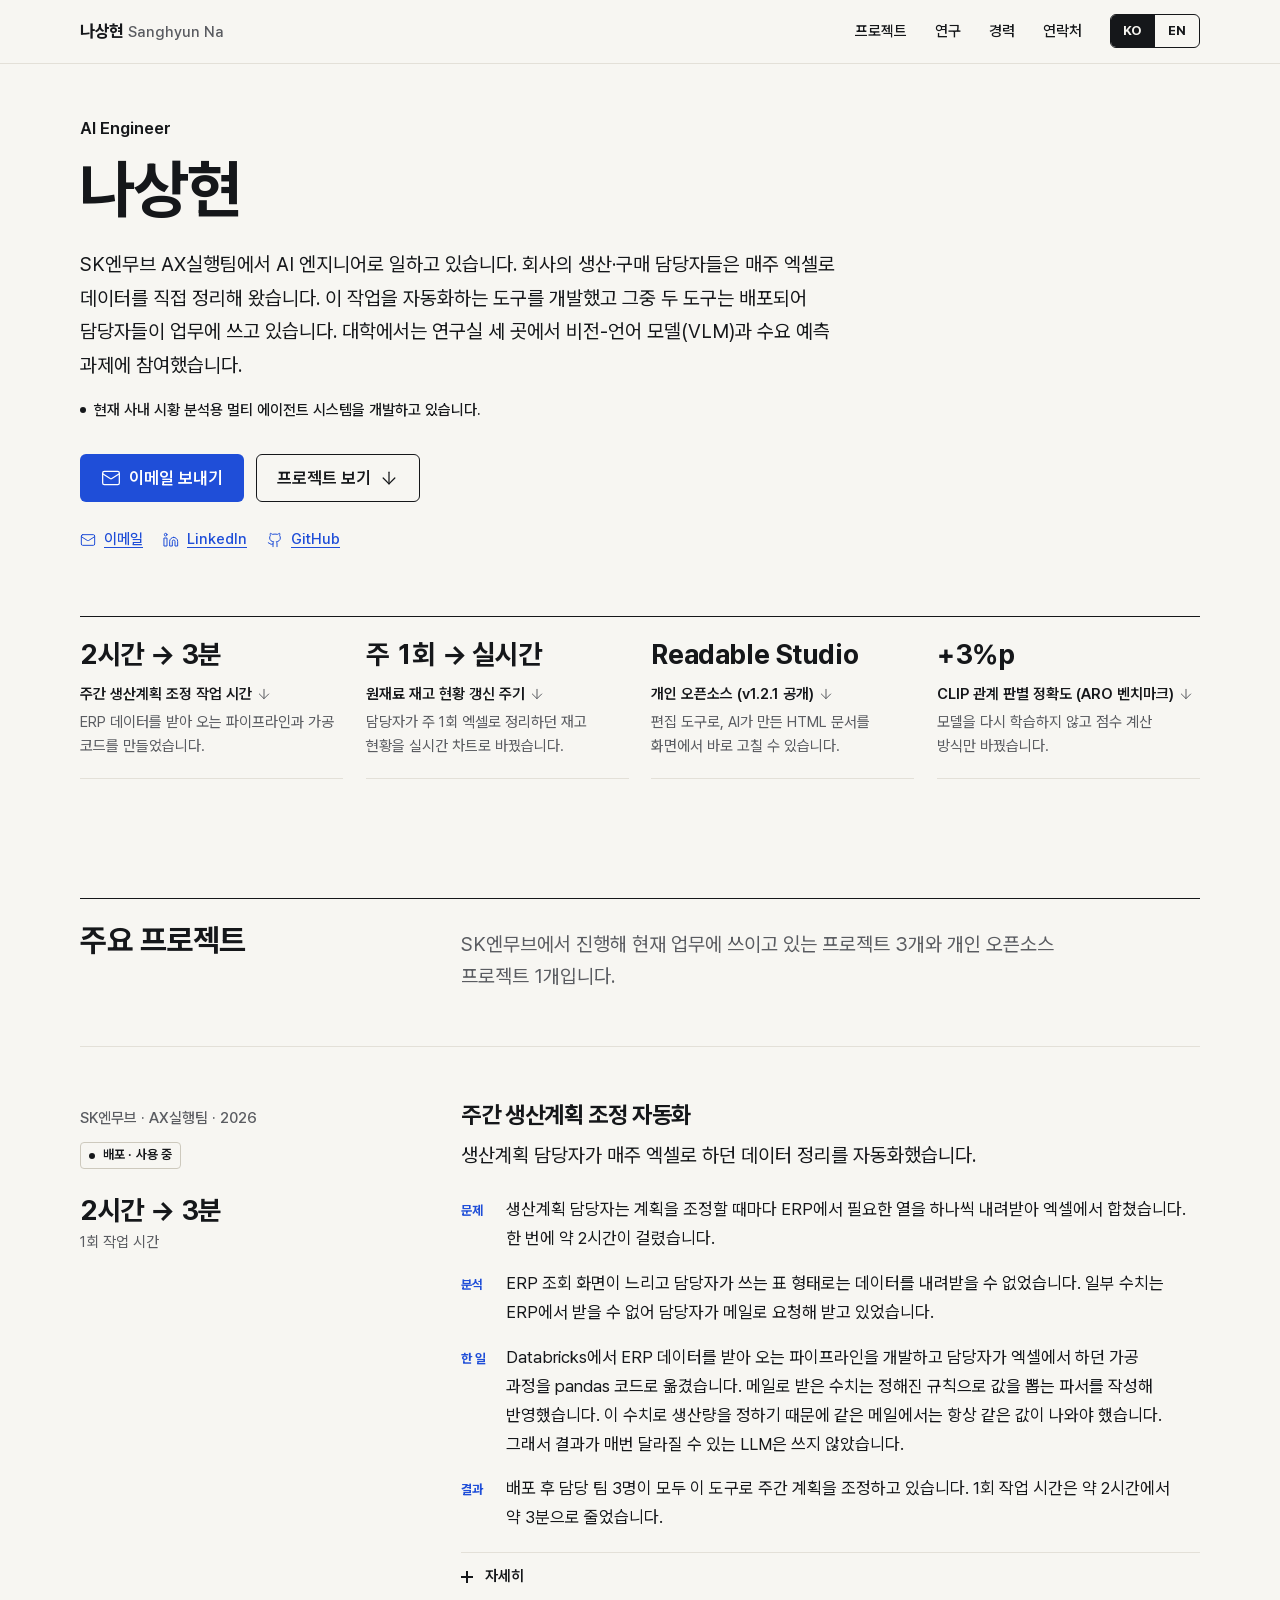
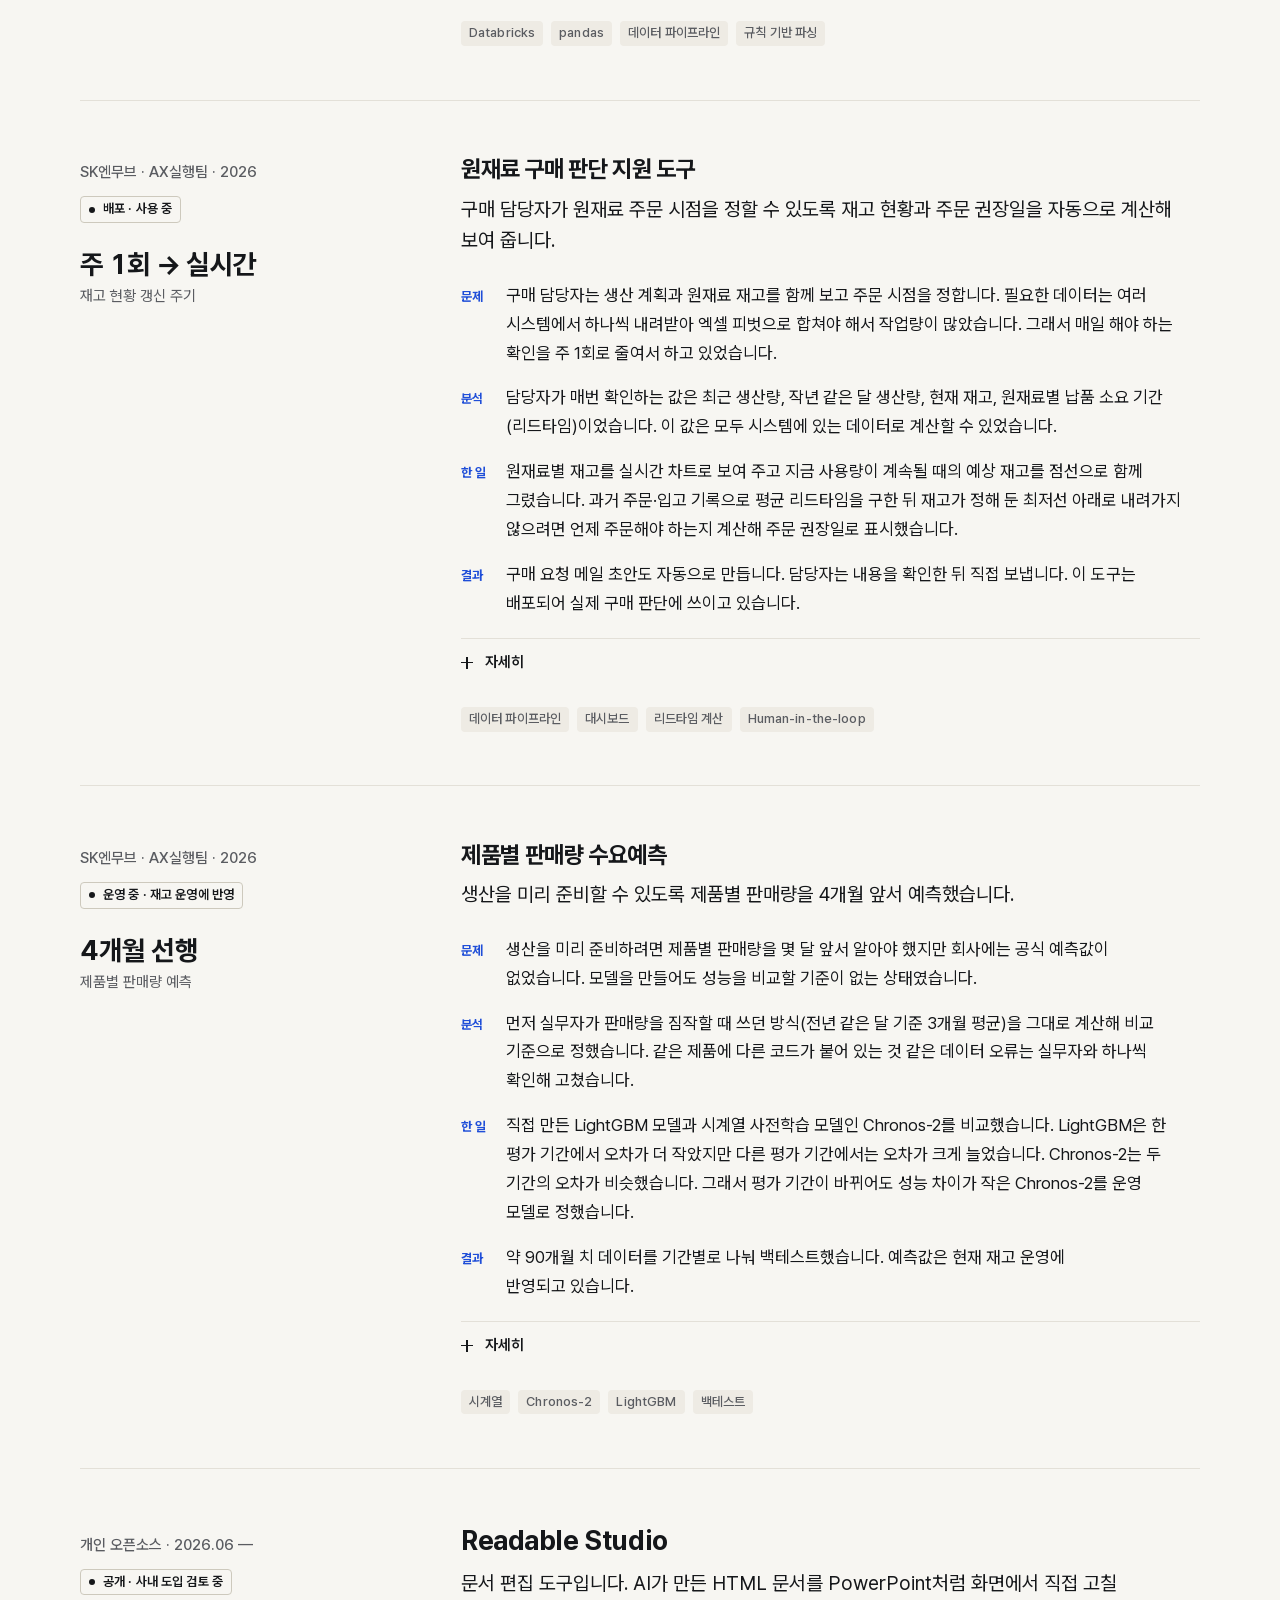
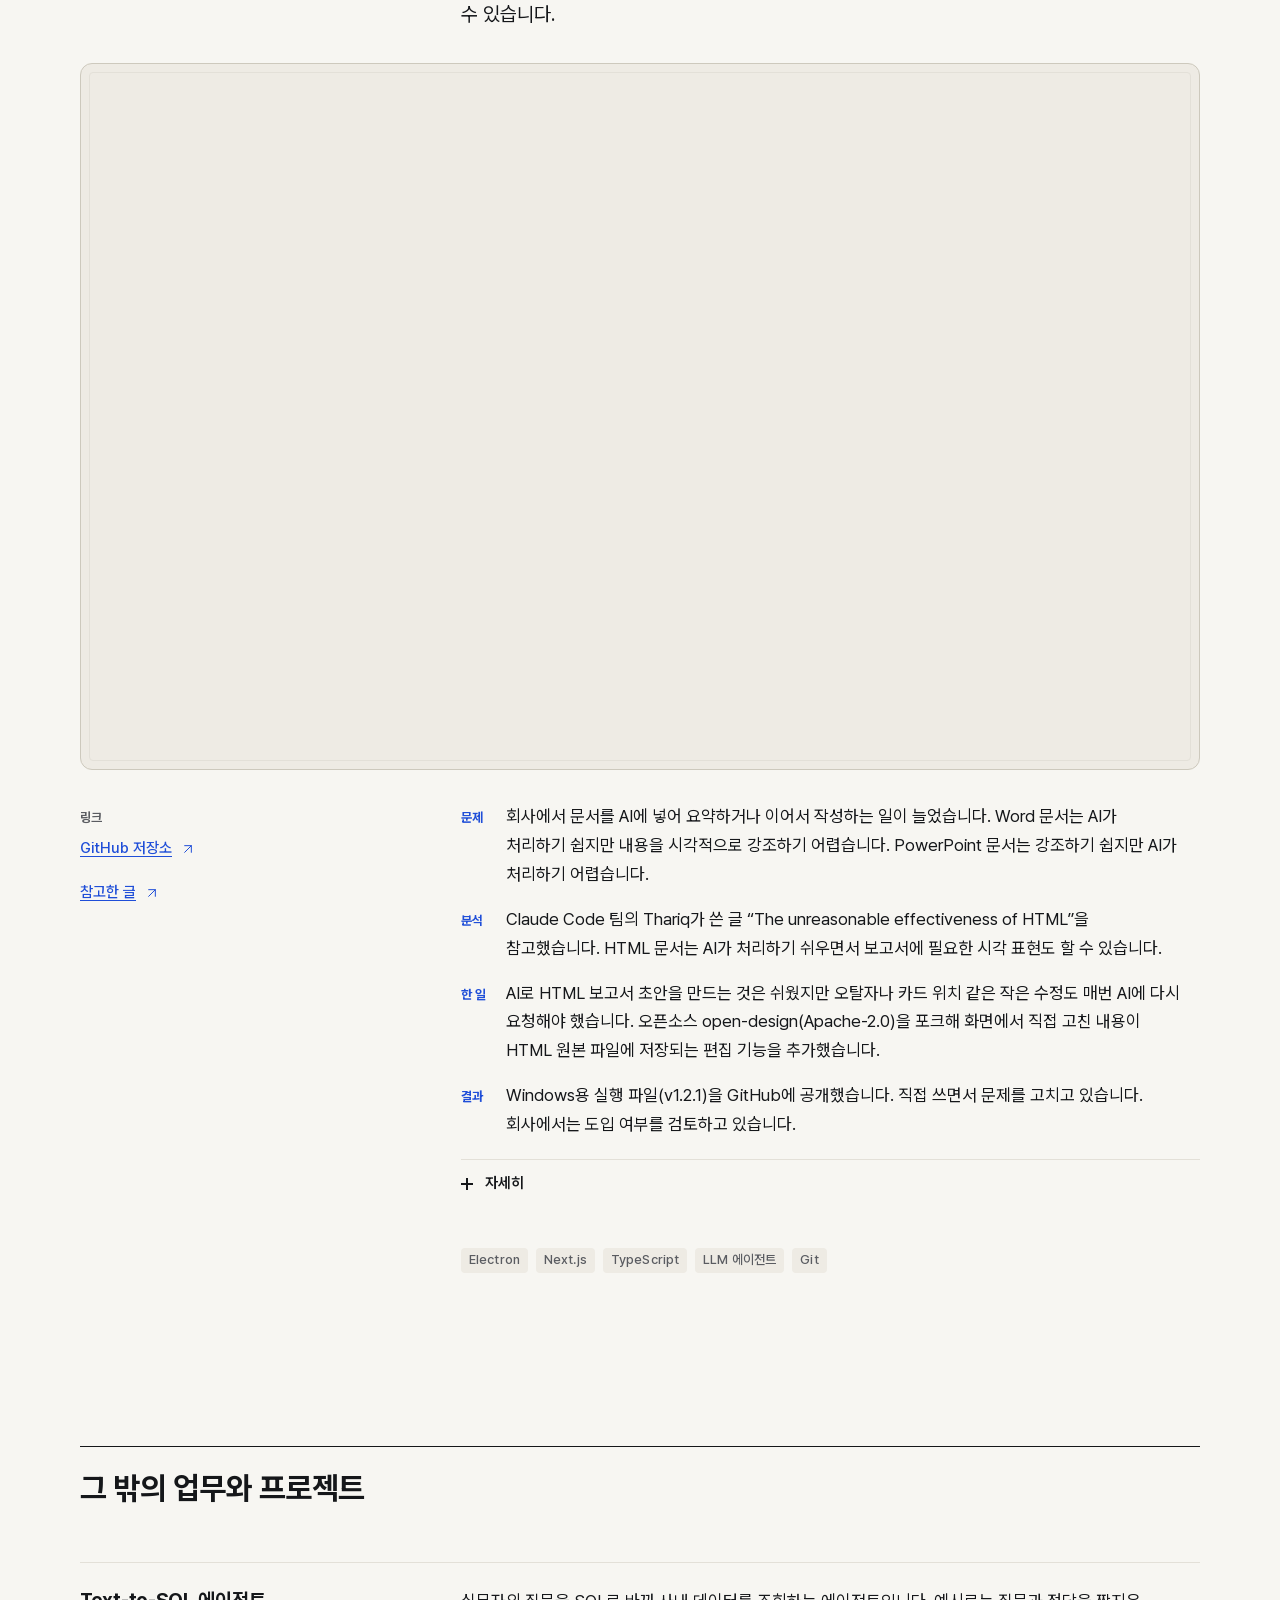
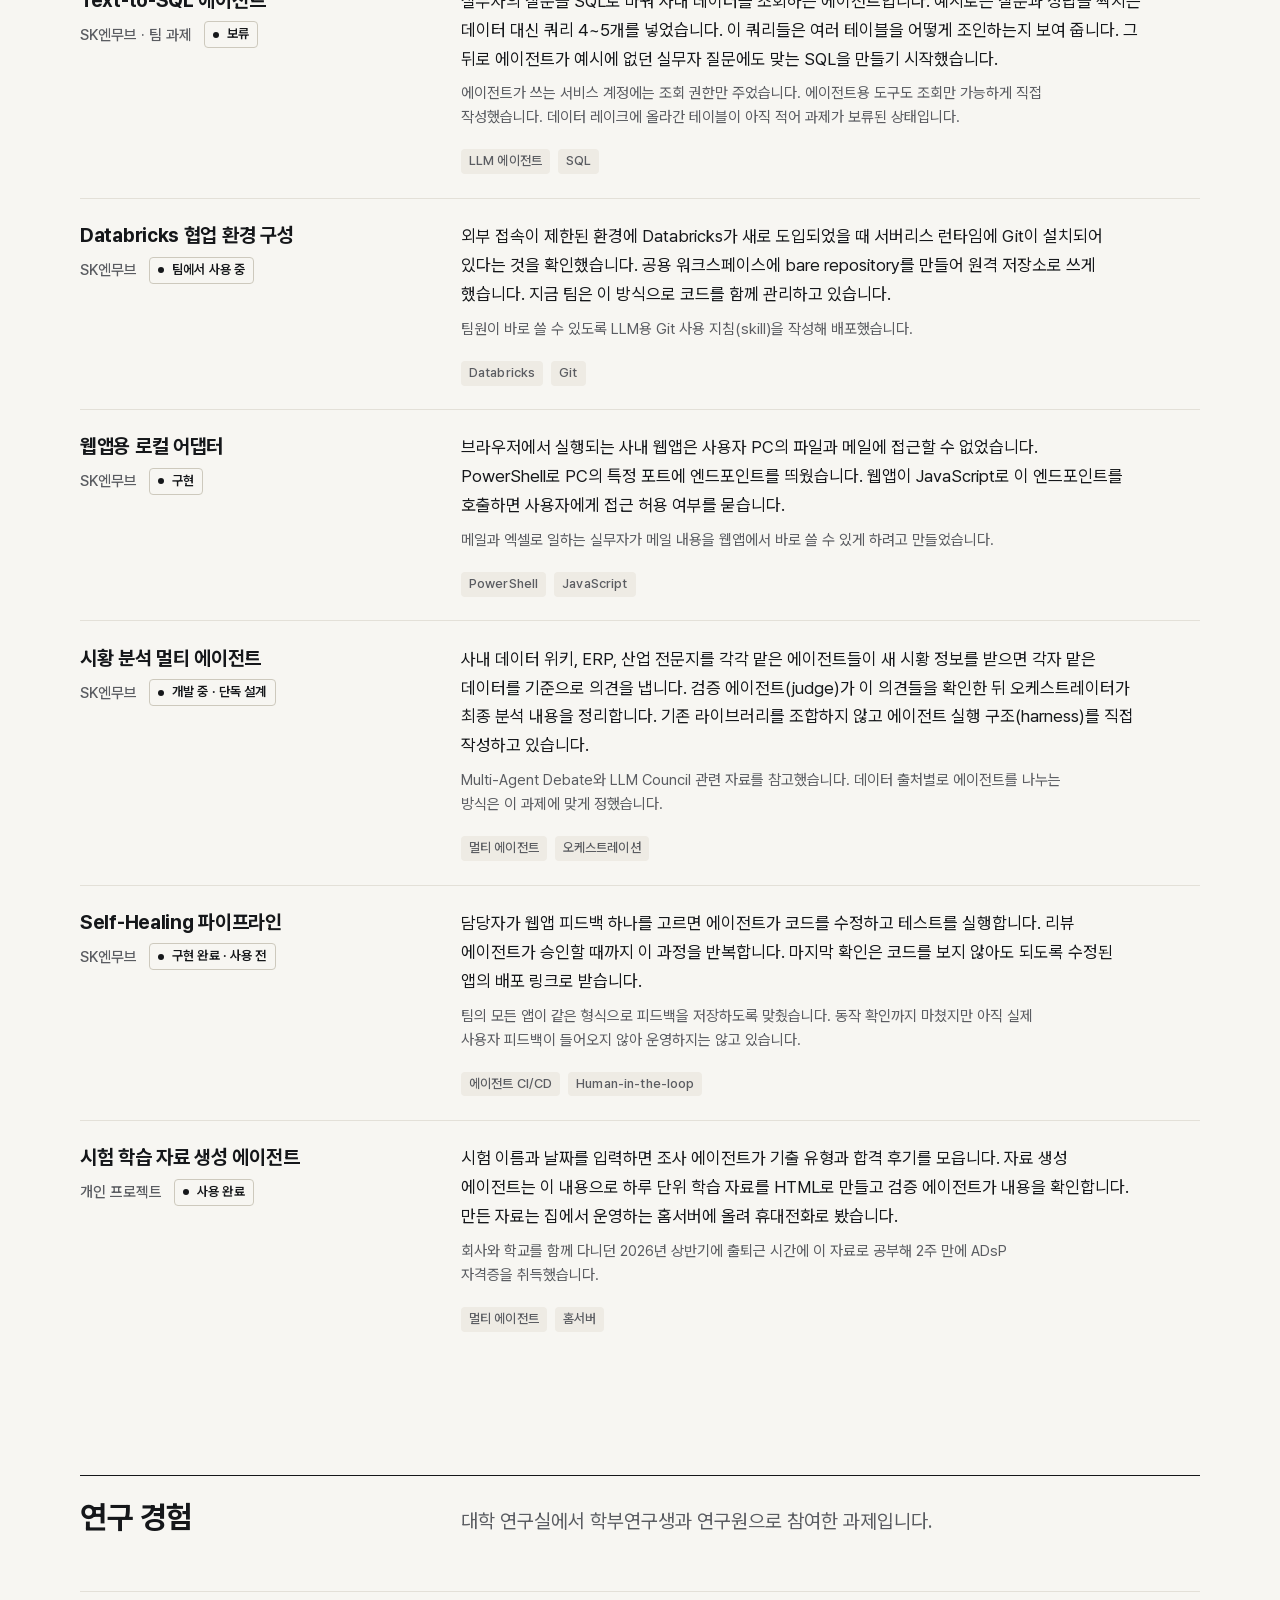
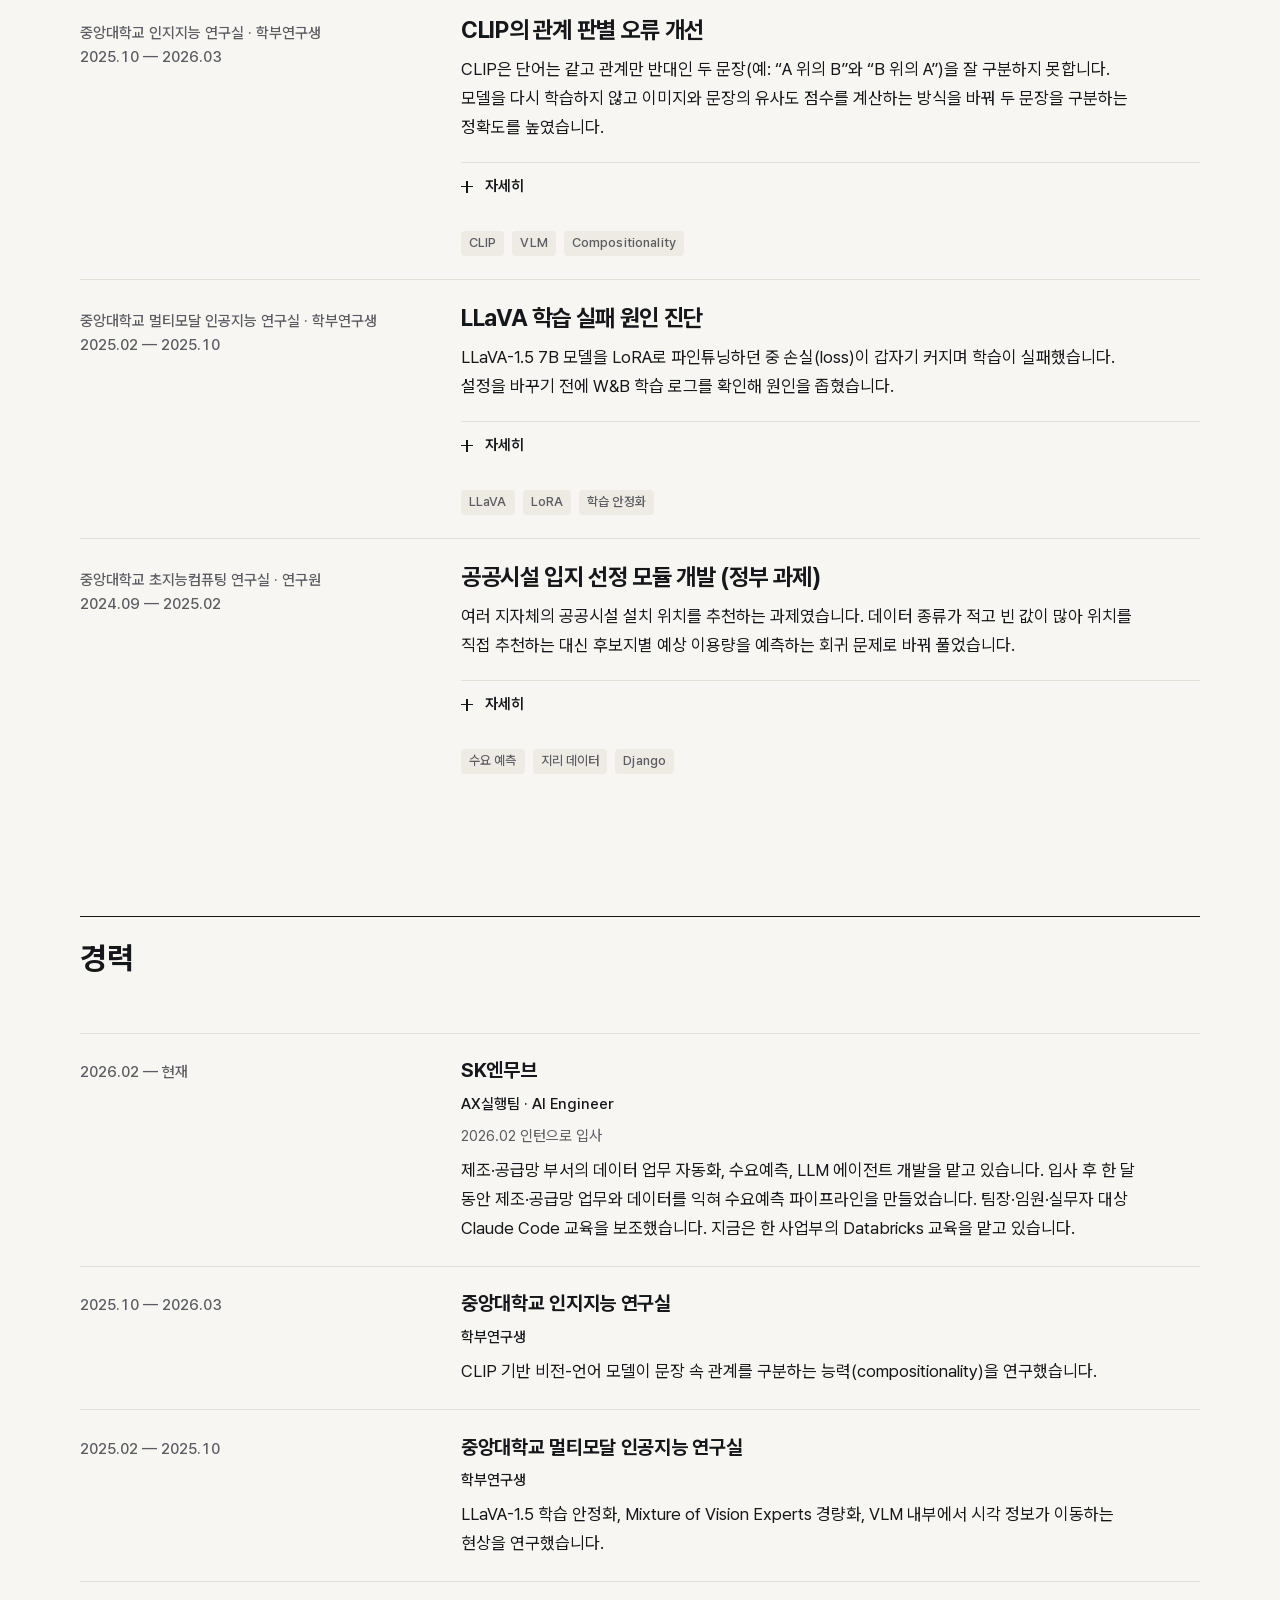
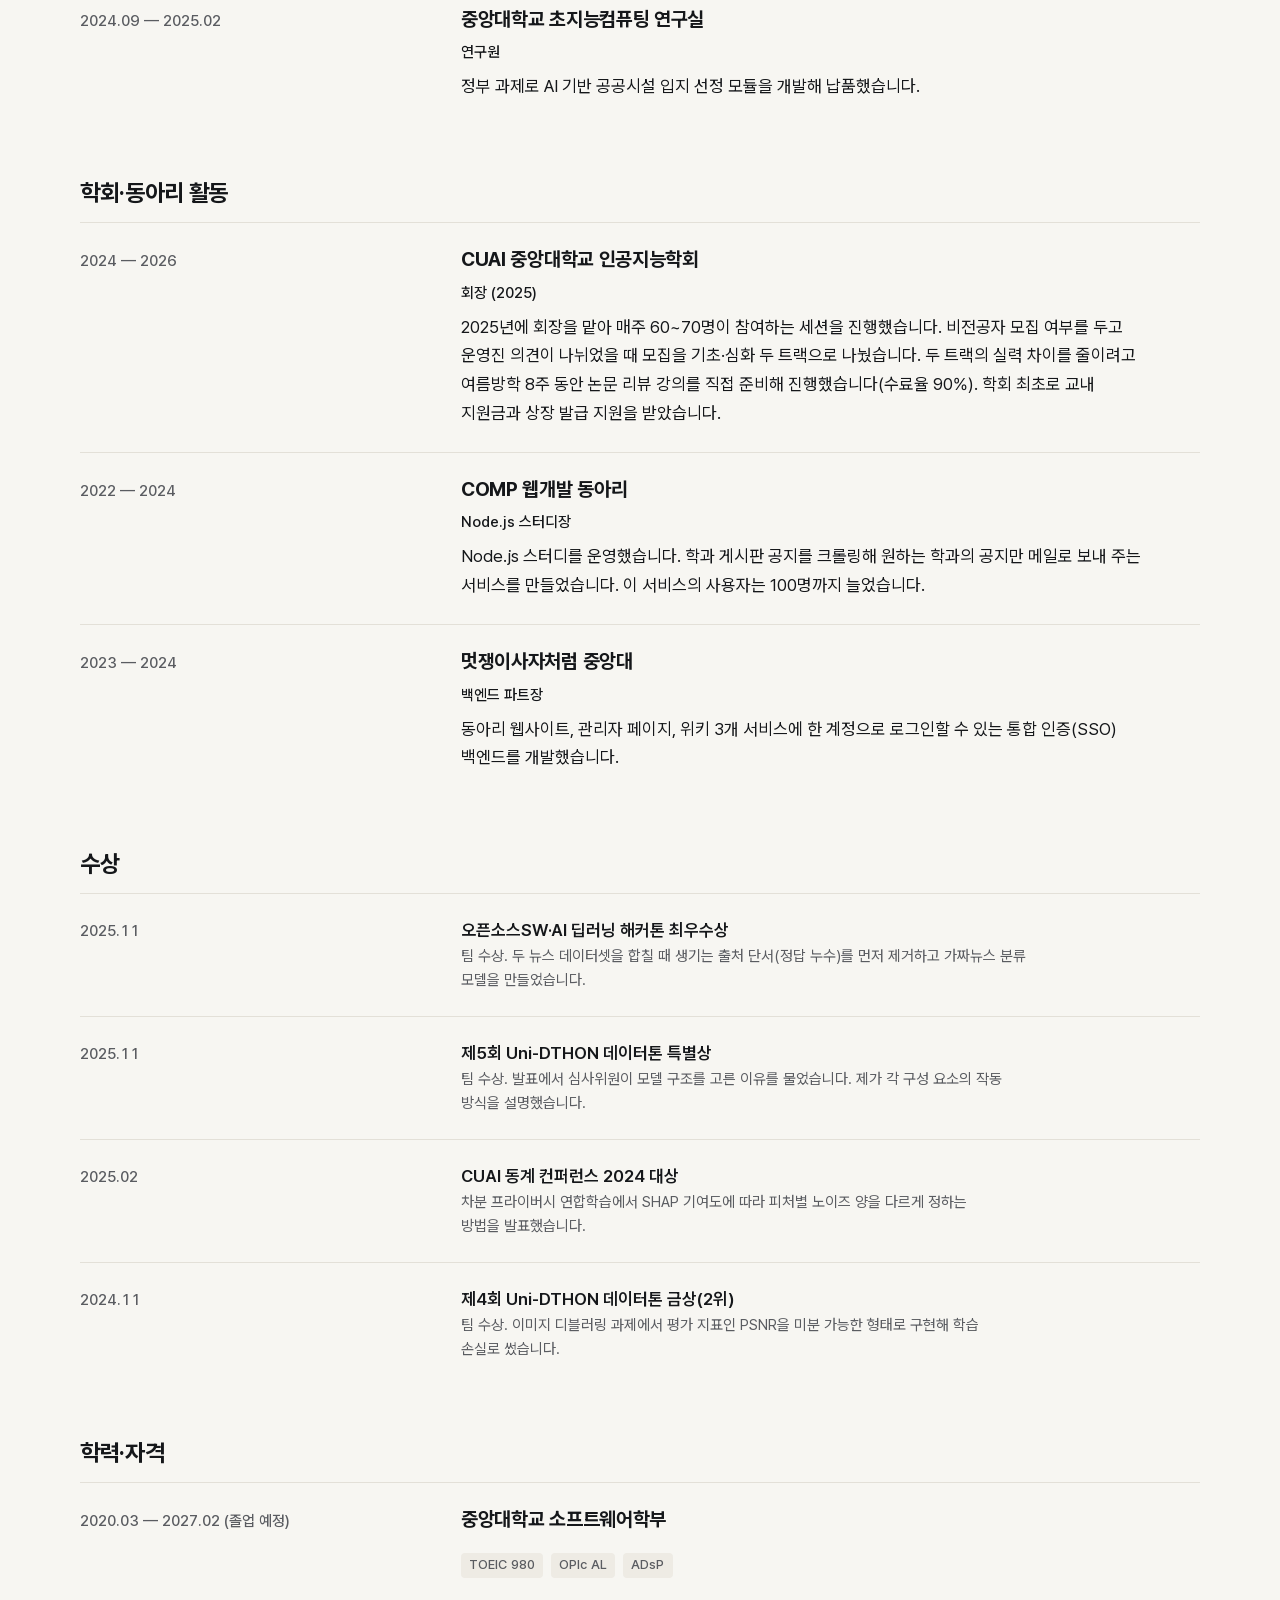
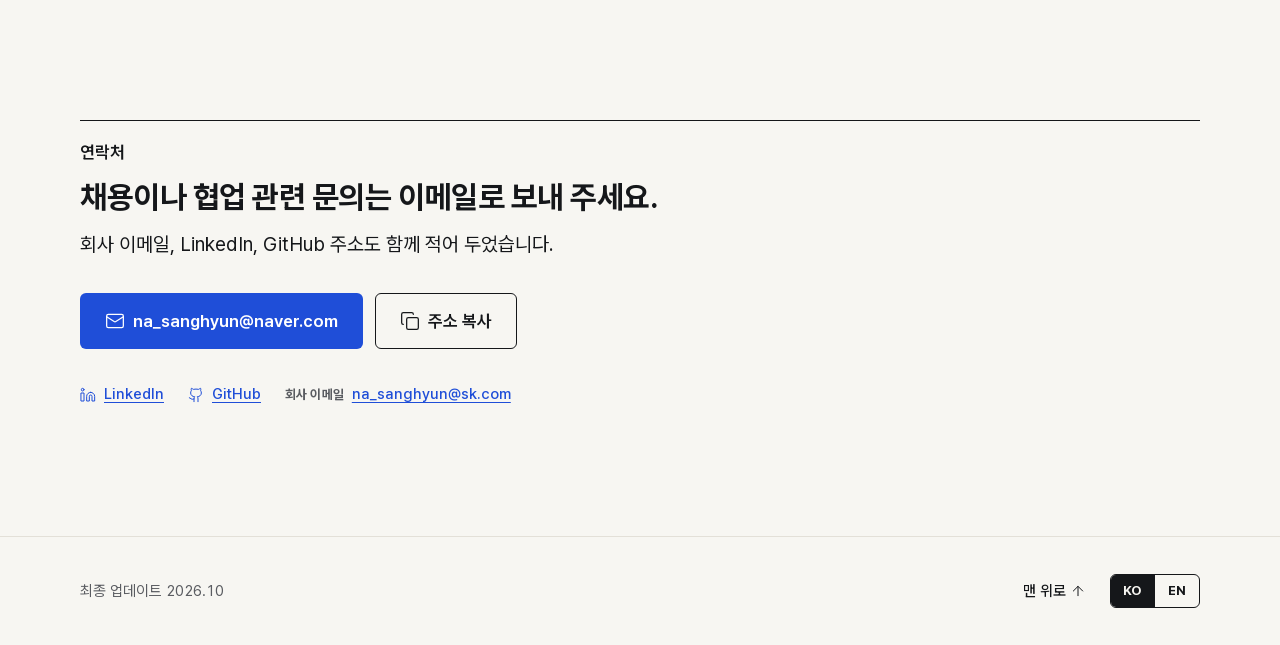
==== commit c261a232: "Rewrite site copy as a plain business resume" ====
--- a/index.html
+++ b/index.html
@@ -4,7 +4,7 @@
 <meta charset="utf-8">
 <meta name="viewport" content="width=device-width, initial-scale=1">
 <title>나상현 · AI Engineer</title>
-<meta name="description" content="현업에서 막히는 일을 찾아 LLM과 데이터로 실제로 쓰이는 도구를 만드는 AI 엔지니어 나상현의 개인 사이트.">
+<meta name="description" content="SK엔무브 AX실행팀 AI 엔지니어 나상현의 경력, 프로젝트, 연구 경험입니다.">
 <meta name="theme-color" content="#f7f6f2">
 <link rel="canonical" href="https://sanghyunna.github.io/">
 <link rel="alternate" hreflang="ko" href="https://sanghyunna.github.io/">
@@ -12,12 +12,12 @@
 <link rel="alternate" hreflang="x-default" href="https://sanghyunna.github.io/">
 <meta property="og:type" content="profile">
 <meta property="og:title" content="나상현 · AI Engineer">
-<meta property="og:description" content="현업에서 막히는 일을 찾아 LLM과 데이터로 실제로 쓰이는 도구를 만드는 AI 엔지니어 나상현의 개인 사이트.">
+<meta property="og:description" content="SK엔무브 AX실행팀 AI 엔지니어 나상현의 경력, 프로젝트, 연구 경험입니다.">
 <meta property="og:url" content="https://sanghyunna.github.io/">
 <meta property="og:image" content="https://sanghyunna.github.io/og.png">
 <meta property="og:image:width" content="1200">
 <meta property="og:image:height" content="630">
-<meta property="og:image:alt" content="나상현 · AI Engineer — 막히는 일을 찾아내고, 실제로 쓰이는 도구로 바꿉니다.">
+<meta property="og:image:alt" content="나상현 · AI Engineer · SK엔무브 AX실행팀">
 <meta property="og:locale" content="ko_KR">
 <meta property="og:locale:alternate" content="en_US">
 <meta name="twitter:card" content="summary_large_image">
@@ -48,7 +48,7 @@
   <div class="wrap header__bar">
     <a class="wordmark" href="#top"><span class="wordmark__name">나상현</span><span class="wordmark__alt">Sanghyun Na</span></a>
     <nav class="nav" id="site-nav" aria-label="주요 메뉴">
-      <ul class="nav__list"><li class="nav__item"><a class="nav__link" href="#work">작업</a></li><li class="nav__item"><a class="nav__link" href="#research">연구</a></li><li class="nav__item"><a class="nav__link" href="#how">일하는 방식</a></li><li class="nav__item"><a class="nav__link" href="#about">소개</a></li><li class="nav__item"><a class="nav__link" href="#contact">연락</a></li></ul>
+      <ul class="nav__list"><li class="nav__item"><a class="nav__link" href="#work">프로젝트</a></li><li class="nav__item"><a class="nav__link" href="#research">연구</a></li><li class="nav__item"><a class="nav__link" href="#experience">경력</a></li><li class="nav__item"><a class="nav__link" href="#contact">연락처</a></li></ul>
     </nav>
     <nav class="lang" aria-label="언어 선택"><a class="lang__opt" href="/" lang="ko" hreflang="ko" aria-current="page">KO</a><a class="lang__opt" href="/en/" lang="en" hreflang="en">EN</a></nav>
     <button class="menu-btn" type="button" aria-expanded="false" aria-controls="site-nav" aria-label="메뉴" data-close-label="닫기"><svg class="icon menu-btn__open" aria-hidden="true" focusable="false"><use href="#i-menu"/></svg><svg class="icon menu-btn__close" aria-hidden="true" focusable="false"><use href="#i-close"/></svg></button>
@@ -58,12 +58,12 @@
 <section class="hero" id="top">
   <div class="wrap">
     <p class="eyebrow">AI Engineer</p>
-    <h1 class="hero__title"><span class="hero__line">막히는 일을 찾아내고,</span> <span class="hero__line">실제로 쓰이는 도구로 바꿉니다.</span></h1>
-    <p class="hero__lede">현업의 느리고 모호한 문제를 직접 들여다보고, 필요하면 논문까지 읽어 원인을 확인합니다. 그다음 LLM과 데이터로 도구를 만들어 <mark>사람들이 실제로 쓰게</mark> 합니다.</p>
-    <p class="now">SK엔무브 AX실행팀 AI Engineer · 지금은 시황 분석 멀티 에이전트를 만들고 있습니다.</p>
+    <h1 class="hero__title"><span class="hero__line">나상현</span></h1>
+    <p class="hero__lede">SK엔무브 AX실행팀에서 AI 엔지니어로 일하고 있습니다. 회사의 생산·구매 담당자들은 매주 엑셀로 데이터를 직접 정리해 왔습니다. 이 작업을 자동화하는 도구를 개발했고 그중 두 도구는 배포되어 담당자들이 업무에 쓰고 있습니다. 대학에서는 연구실 세 곳에서 비전-언어 모델(VLM)과 수요 예측 과제에 참여했습니다.</p>
+    <p class="now">현재 사내 시황 분석용 멀티 에이전트 시스템을 개발하고 있습니다.</p>
     <div class="hero__actions">
-      <a class="btn btn--primary" href="#contact"><svg class="icon" aria-hidden="true" focusable="false"><use href="#i-mail"/></svg>연락하기</a>
-      <a class="btn btn--secondary" href="#work">작업 보기<svg class="icon" aria-hidden="true" focusable="false"><use href="#i-arrow-down"/></svg></a>
+      <a class="btn btn--primary" href="#contact"><svg class="icon" aria-hidden="true" focusable="false"><use href="#i-mail"/></svg>이메일 보내기</a>
+      <a class="btn btn--secondary" href="#work">프로젝트 보기<svg class="icon" aria-hidden="true" focusable="false"><use href="#i-arrow-down"/></svg></a>
     </div>
     <ul class="hero__contacts">
       <li><a class="link icon-link" href="mailto:na_sanghyun@naver.com"><svg class="icon icon--sm" aria-hidden="true" focusable="false"><use href="#i-mail"/></svg>이메일</a></li>
@@ -73,135 +73,125 @@
   </div>
 </section>
 <div class="wrap"><ul class="proof">
-<li class="proof__item"><a class="proof__link" href="#work-production"><span class="proof__figure">2시간 → 3분</span><span class="proof__label">주간 생산계획 조정<svg class="icon icon--sm" aria-hidden="true" focusable="false"><use href="#i-arrow-down"/></svg></span><span class="proof__note">느린 ERP 조회와 엑셀 수작업을 데이터 파이프라인으로.</span></a></li><li class="proof__item"><a class="proof__link" href="#work-procurement"><span class="proof__figure">주 1회 → 실시간</span><span class="proof__label">원재료 구매 판단<svg class="icon icon--sm" aria-hidden="true" focusable="false"><use href="#i-arrow-down"/></svg></span><span class="proof__note">주 1회로 미루던 재고 판단을 실시간 화면과 주문 권장일로.</span></a></li><li class="proof__item"><a class="proof__link" href="#work-readable-studio"><span class="proof__figure">Readable Studio</span><span class="proof__label">개인 오픈소스<svg class="icon icon--sm" aria-hidden="true" focusable="false"><use href="#i-arrow-down"/></svg></span><span class="proof__note">AI가 초안을 쓰고, 사람은 PowerPoint처럼 고치는 HTML 문서 도구.</span></a></li><li class="proof__item"><a class="proof__link" href="#research-clip"><span class="proof__figure">+3%p · 재학습 없이</span><span class="proof__label">CLIP 관계 이해 연구<svg class="icon icon--sm" aria-hidden="true" focusable="false"><use href="#i-arrow-down"/></svg></span><span class="proof__note">관계가 뒤집힌 문장 판별을 점수 계산만 바꿔 개선.</span></a></li>
+<li class="proof__item"><a class="proof__link" href="#work-production"><span class="proof__figure">2시간 → 3분</span><span class="proof__label">주간 생산계획 조정 작업 시간<svg class="icon icon--sm" aria-hidden="true" focusable="false"><use href="#i-arrow-down"/></svg></span><span class="proof__note">ERP 데이터를 받아 오는 파이프라인과 가공 코드를 만들었습니다.</span></a></li><li class="proof__item"><a class="proof__link" href="#work-procurement"><span class="proof__figure">주 1회 → 실시간</span><span class="proof__label">원재료 재고 현황 갱신 주기<svg class="icon icon--sm" aria-hidden="true" focusable="false"><use href="#i-arrow-down"/></svg></span><span class="proof__note">담당자가 주 1회 엑셀로 정리하던 재고 현황을 실시간 차트로 바꿨습니다.</span></a></li><li class="proof__item"><a class="proof__link" href="#work-readable-studio"><span class="proof__figure">Readable Studio</span><span class="proof__label">개인 오픈소스 (v1.2.1 공개)<svg class="icon icon--sm" aria-hidden="true" focusable="false"><use href="#i-arrow-down"/></svg></span><span class="proof__note">편집 도구로, AI가 만든 HTML 문서를 화면에서 바로 고칠 수 있습니다.</span></a></li><li class="proof__item"><a class="proof__link" href="#research-clip"><span class="proof__figure">+3%p</span><span class="proof__label">CLIP 관계 판별 정확도 (ARO 벤치마크)<svg class="icon icon--sm" aria-hidden="true" focusable="false"><use href="#i-arrow-down"/></svg></span><span class="proof__note">모델을 다시 학습하지 않고 점수 계산 방식만 바꿨습니다.</span></a></li>
 </ul></div>
 <section class="section" id="work" aria-labelledby="work-title"><div class="wrap">
-<header class="section__head ledger"><h2 class="section__title ledger__rail" id="work-title">대표 작업</h2><div class="ledger__body"><p class="section__lead">문제를 찾은 순간부터 사람들이 쓰기까지, 네 가지 사례.</p></div></header>
-<ol class="loop"><li class="loop__item"><span class="loop__key"><span class="loop__num" aria-hidden="true">1</span><span class="loop-label loop-label--lg">발견</span></span><p class="loop__text">요구사항을 기다리기보다, 일이 어디서 막히는지 먼저 봅니다.</p></li><li class="loop__item"><span class="loop__key"><span class="loop__num" aria-hidden="true">2</span><span class="loop-label loop-label--lg">이해</span></span><p class="loop__text">데이터와 로그, 필요하면 논문까지 내려가 원인을 확인합니다.</p></li><li class="loop__item"><span class="loop__key"><span class="loop__num" aria-hidden="true">3</span><span class="loop-label loop-label--lg">구현</span></span><p class="loop__text">맞는 도구가 없으면 직접 만듭니다. 다시 쓸 수 있는 형태로.</p></li><li class="loop__item"><span class="loop__key"><span class="loop__num" aria-hidden="true">4</span><span class="loop-label loop-label--lg">정착</span></span><p class="loop__text">사람들이 실제로 쓰는 데까지 갑니다. 교육과 도입도 일입니다.</p></li></ol>
+<header class="section__head ledger"><h2 class="section__title ledger__rail" id="work-title">주요 프로젝트</h2><div class="ledger__body"><p class="section__lead">SK엔무브에서 진행해 현재 업무에 쓰이고 있는 프로젝트 3개와 개인 오픈소스 프로젝트 1개입니다.</p></div></header>
+<article class="project ledger" id="work-production" aria-labelledby="work-production-title">
+  <div class="project__rail ledger__rail"><p class="project__kicker">SK엔무브 · AX실행팀 · <span class="num">2026</span></p><p class="status"><span class="vh">상태: </span>배포 · 사용 중</p><p class="metric"><span class="metric__value">2시간 → 3분</span><span class="metric__label">1회 작업 시간</span></p></div>
+  <div class="ledger__body">
+    <h3 class="project__title" id="work-production-title">주간 생산계획 조정 자동화</h3>
+    <p class="project__summary">생산계획 담당자가 매주 엑셀로 하던 데이터 정리를 자동화했습니다.</p>
+    <ol class="steps"><li class="steps__item"><span class="loop-label">문제</span><p class="steps__text">생산계획 담당자는 계획을 조정할 때마다 ERP에서 필요한 열을 하나씩 내려받아 엑셀에서 합쳤습니다. 한 번에 약 2시간이 걸렸습니다.</p></li><li class="steps__item"><span class="loop-label">분석</span><p class="steps__text">ERP 조회 화면이 느리고 담당자가 쓰는 표 형태로는 데이터를 내려받을 수 없었습니다. 일부 수치는 ERP에서 받을 수 없어 담당자가 메일로 요청해 받고 있었습니다.</p></li><li class="steps__item"><span class="loop-label">한 일</span><p class="steps__text">Databricks에서 ERP 데이터를 받아 오는 파이프라인을 개발하고 담당자가 엑셀에서 하던 가공 과정을 pandas 코드로 옮겼습니다. 메일로 받은 수치는 정해진 규칙으로 값을 뽑는 파서를 작성해 반영했습니다. 이 수치로 생산량을 정하기 때문에 같은 메일에서는 항상 같은 값이 나와야 했습니다. 그래서 결과가 매번 달라질 수 있는 LLM은 쓰지 않았습니다.</p></li><li class="steps__item"><span class="loop-label">결과</span><p class="steps__text">배포 후 담당 팀 3명이 모두 이 도구로 주간 계획을 조정하고 있습니다. 1회 작업 시간은 약 2시간에서 약 3분으로 줄었습니다.</p></li></ol>
+    <details class="disclosure"><summary class="disclosure__summary"><span class="disclosure__marker" aria-hidden="true"></span><span class="disclosure__when-closed">자세히</span><span class="disclosure__when-open">접기</span></summary><div class="disclosure__body"><figure class="diagram"><svg xmlns="http://www.w3.org/2000/svg" class="dg-svg dg-svg--wide" viewBox="0 0 680 240" width="100%" role="img" aria-labelledby="production-ko-title" aria-describedby="production-ko-desc"><title id="production-ko-title">주간 생산계획 조정 작업: 이전과 이후</title><desc id="production-ko-desc">이전: 느린 ERP 조회, 열마다 내려받기, 엑셀에서 직접 합치기, 약 2시간; 이후: Databricks 파이프라인, pandas 가공, 메일 수치 규칙 파서, 약 3분.</desc><g class="dg-body"><text class="dg-text dg-text--strong dg-text--muted" x="0" y="14" font-size="15">이전</text><rect class="dg-box" x="0.5" y="26.5" width="204.3" height="43" rx="4"/><text class="dg-text" x="102.7" y="53.4" font-size="15" text-anchor="middle">느린 ERP 조회</text><path class="dg-arrow" d="M212.3 48L230.3 48M225.3 44L230.3 48L225.3 52"/><rect class="dg-box" x="237.8" y="26.5" width="204.3" height="43" rx="4"/><text class="dg-text" x="340" y="53.4" font-size="15" text-anchor="middle">열마다 내려받기</text><path class="dg-arrow" d="M449.7 48L467.7 48M462.7 44L467.7 48L462.7 52"/><rect class="dg-box" x="475.2" y="26.5" width="204.3" height="43" rx="4"/><text class="dg-text" x="577.3" y="53.4" font-size="15" text-anchor="middle">엑셀에서 직접 합치기</text><rect class="dg-bar" x="0" y="88" width="610.2" height="12"/><text class="dg-text dg-text--strong dg-text--num" x="620.2" y="100.1" font-size="17">약 2시간</text><text class="dg-text dg-text--strong dg-text--accent" x="0" y="150" font-size="15">이후</text><rect class="dg-box dg-box--accent" x="0.5" y="162.5" width="204.3" height="43" rx="4"/><text class="dg-text" x="102.7" y="189.4" font-size="15" text-anchor="middle">Databricks 파이프라인</text><path class="dg-arrow dg-arrow--accent" d="M212.3 184L230.3 184M225.3 180L230.3 184L225.3 188"/><rect class="dg-box dg-box--accent" x="237.8" y="162.5" width="204.3" height="43" rx="4"/><text class="dg-text" x="340" y="189.4" font-size="15" text-anchor="middle">pandas 가공</text><path class="dg-arrow dg-arrow--accent" d="M449.7 184L467.7 184M462.7 180L467.7 184L462.7 188"/><rect class="dg-box dg-box--accent" x="475.2" y="162.5" width="204.3" height="43" rx="4"/><text class="dg-text" x="577.3" y="189.4" font-size="15" text-anchor="middle">메일 수치 규칙 파서</text><rect class="dg-track" x="0" y="224" width="610.2" height="12"/><rect class="dg-bar dg-bar--accent" x="0" y="224" width="15.3" height="12"/><text class="dg-text dg-text--strong dg-text--accent dg-text--num" x="620.2" y="236.1" font-size="17">약 3분</text></g></svg><svg xmlns="http://www.w3.org/2000/svg" class="dg-svg dg-svg--narrow" viewBox="0 0 320 460" width="100%" aria-hidden="true"><g class="dg-body"><text class="dg-text dg-text--strong dg-text--muted" x="0" y="14" font-size="15">이전</text><rect class="dg-box" x="0.5" y="26.5" width="319" height="39" rx="4"/><text class="dg-text" x="160" y="51.4" font-size="15" text-anchor="middle">느린 ERP 조회</text><path class="dg-arrow" d="M160 70L160 80M156 75L160 80L164 75"/><rect class="dg-box" x="0.5" y="84.5" width="319" height="39" rx="4"/><text class="dg-text" x="160" y="109.4" font-size="15" text-anchor="middle">열마다 내려받기</text><path class="dg-arrow" d="M160 128L160 138M156 133L160 138L164 133"/><rect class="dg-box" x="0.5" y="142.5" width="319" height="39" rx="4"/><text class="dg-text" x="160" y="167.4" font-size="15" text-anchor="middle">엑셀에서 직접 합치기</text><rect class="dg-bar" x="0" y="200" width="250.2" height="12"/><text class="dg-text dg-text--strong dg-text--num" x="260.2" y="212.1" font-size="17">약 2시간</text><text class="dg-text dg-text--strong dg-text--accent" x="0" y="258" font-size="15">이후</text><rect class="dg-box dg-box--accent" x="0.5" y="270.5" width="319" height="39" rx="4"/><text class="dg-text" x="160" y="295.4" font-size="15" text-anchor="middle">Databricks 파이프라인</text><path class="dg-arrow dg-arrow--accent" d="M160 314L160 324M156 319L160 324L164 319"/><rect class="dg-box dg-box--accent" x="0.5" y="328.5" width="319" height="39" rx="4"/><text class="dg-text" x="160" y="353.4" font-size="15" text-anchor="middle">pandas 가공</text><path class="dg-arrow dg-arrow--accent" d="M160 372L160 382M156 377L160 382L164 377"/><rect class="dg-box dg-box--accent" x="0.5" y="386.5" width="319" height="39" rx="4"/><text class="dg-text" x="160" y="411.4" font-size="15" text-anchor="middle">메일 수치 규칙 파서</text><rect class="dg-track" x="0" y="444" width="250.2" height="12"/><rect class="dg-bar dg-bar--accent" x="0" y="444" width="6.3" height="12"/><text class="dg-text dg-text--strong dg-text--accent dg-text--num" x="260.2" y="456.1" font-size="17">약 3분</text></g></svg><figcaption>결과 표는 담당자가 엑셀로 만들던 것과 같은 형태입니다. <span class="diagram__note">· 개념도</span></figcaption></figure></div></details>
+    <ul class="tags"><li class="tag">Databricks</li><li class="tag">pandas</li><li class="tag">데이터 파이프라인</li><li class="tag">규칙 기반 파싱</li></ul>
+  </div>
+</article>
+<article class="project ledger" id="work-procurement" aria-labelledby="work-procurement-title">
+  <div class="project__rail ledger__rail"><p class="project__kicker">SK엔무브 · AX실행팀 · <span class="num">2026</span></p><p class="status"><span class="vh">상태: </span>배포 · 사용 중</p><p class="metric"><span class="metric__value">주 1회 → 실시간</span><span class="metric__label">재고 현황 갱신 주기</span></p></div>
+  <div class="ledger__body">
+    <h3 class="project__title" id="work-procurement-title">원재료 구매 판단 지원 도구</h3>
+    <p class="project__summary">구매 담당자가 원재료 주문 시점을 정할 수 있도록 재고 현황과 주문 권장일을 자동으로 계산해 보여 줍니다.</p>
+    <ol class="steps"><li class="steps__item"><span class="loop-label">문제</span><p class="steps__text">구매 담당자는 생산 계획과 원재료 재고를 함께 보고 주문 시점을 정합니다. 필요한 데이터는 여러 시스템에서 하나씩 내려받아 엑셀 피벗으로 합쳐야 해서 작업량이 많았습니다. 그래서 매일 해야 하는 확인을 주 1회로 줄여서 하고 있었습니다.</p></li><li class="steps__item"><span class="loop-label">분석</span><p class="steps__text">담당자가 매번 확인하는 값은 최근 생산량, 작년 같은 달 생산량, 현재 재고, 원재료별 납품 소요 기간(리드타임)이었습니다. 이 값은 모두 시스템에 있는 데이터로 계산할 수 있었습니다.</p></li><li class="steps__item"><span class="loop-label">한 일</span><p class="steps__text">원재료별 재고를 실시간 차트로 보여 주고 지금 사용량이 계속될 때의 예상 재고를 점선으로 함께 그렸습니다. 과거 주문·입고 기록으로 평균 리드타임을 구한 뒤 재고가 정해 둔 최저선 아래로 내려가지 않으려면 언제 주문해야 하는지 계산해 주문 권장일로 표시했습니다.</p></li><li class="steps__item"><span class="loop-label">결과</span><p class="steps__text">구매 요청 메일 초안도 자동으로 만듭니다. 담당자는 내용을 확인한 뒤 직접 보냅니다. 이 도구는 배포되어 실제 구매 판단에 쓰이고 있습니다.</p></li></ol>
+    <details class="disclosure"><summary class="disclosure__summary"><span class="disclosure__marker" aria-hidden="true"></span><span class="disclosure__when-closed">자세히</span><span class="disclosure__when-open">접기</span></summary><div class="disclosure__body"><figure class="diagram"><svg xmlns="http://www.w3.org/2000/svg" class="dg-svg dg-svg--wide" viewBox="0 0 680 272" width="100%" role="img" aria-labelledby="procurement-ko-title" aria-describedby="procurement-ko-desc"><title id="procurement-ko-title">주문 권장일 계산 방식</title><desc id="procurement-ko-desc">재고, 오늘, 현재 사용량 기준 예상, 최저선, 리드타임, 주문 권장일.</desc><g class="dg-body"><line class="dg-axis" x1="0" y1="244.5" x2="680" y2="244.5"/><line class="dg-risk" x1="0" y1="184" x2="680" y2="184"/><line class="dg-drop" x1="250.5" y1="100" x2="250.5" y2="244"/><polyline class="dg-stock" points="0,33.2 45,53.4 95,58.7 145,79.1 200,85.6 250,100"/><line class="dg-projection" x1="250" y1="100" x2="632" y2="194.4"/><circle class="dg-halo" cx="430" cy="144.5" r="7.5"/><circle class="dg-halo" cx="590" cy="184" r="10"/><path class="dg-bracket" d="M430 216H590M590 184V221"/><line class="dg-marker" x1="430" y1="244" x2="430" y2="144.5"/><circle class="dg-point" cx="250.5" cy="100" r="4"/><circle class="dg-point dg-point--accent" cx="430" cy="144.5" r="4.5"/><circle class="dg-ring" cx="590" cy="184" r="6"/><text class="dg-text dg-text--semi" x="0" y="21.2" font-size="15">재고</text><text class="dg-text dg-text--semi dg-text--accent" x="278" y="92.9" font-size="15">현재 사용량 기준 예상</text><text class="dg-text dg-text--semi" x="0" y="175" font-size="15">최저선</text><text class="dg-text dg-text--semi" x="510" y="207" font-size="15" text-anchor="middle">리드타임</text><text class="dg-text dg-text--semi" x="250" y="266" font-size="15" text-anchor="middle">오늘</text><text class="dg-text dg-text--strong dg-text--accent" x="430" y="266" font-size="17" text-anchor="middle">주문 권장일</text></g></svg><svg xmlns="http://www.w3.org/2000/svg" class="dg-svg dg-svg--narrow" viewBox="0 0 320 248" width="100%" aria-hidden="true"><g class="dg-body"><line class="dg-axis" x1="0" y1="220.5" x2="320" y2="220.5"/><line class="dg-risk" x1="0" y1="160" x2="320" y2="160"/><line class="dg-drop" x1="84.5" y1="76" x2="84.5" y2="220"/><polyline class="dg-stock" points="0,36.3 15.1,48.3 31.9,51.4 48.7,63.6 67.2,67.5 84,76"/><line class="dg-projection" x1="84" y1="76" x2="306" y2="173.1"/><circle class="dg-halo" cx="172" cy="114.5" r="7.5"/><circle class="dg-halo" cx="276" cy="160" r="10"/><path class="dg-bracket" d="M172 192H276M276 160V197"/><line class="dg-marker" x1="172" y1="220" x2="172" y2="114.5"/><circle class="dg-point" cx="84.5" cy="76" r="4"/><circle class="dg-point dg-point--accent" cx="172" cy="114.5" r="4.5"/><circle class="dg-ring" cx="276" cy="160" r="6"/><text class="dg-text dg-text--semi" x="0" y="24.3" font-size="15">재고</text><text class="dg-text dg-text--semi dg-text--accent" x="100" y="69" font-size="15">현재 사용량 기준 예상</text><text class="dg-text dg-text--semi" x="0" y="151" font-size="15">최저선</text><text class="dg-text dg-text--semi" x="224" y="183" font-size="15" text-anchor="middle">리드타임</text><text class="dg-text dg-text--semi" x="84" y="242" font-size="15" text-anchor="middle">오늘</text><text class="dg-text dg-text--strong dg-text--accent" x="172" y="242" font-size="17" text-anchor="middle">주문 권장일</text></g></svg><figcaption>예상 재고가 최저선 아래로 내려가는 날에서 리드타임만큼 앞선 날을 주문 권장일로 표시합니다. <span class="diagram__note">· 개념도</span></figcaption></figure></div></details>
+    <ul class="tags"><li class="tag">데이터 파이프라인</li><li class="tag">대시보드</li><li class="tag">리드타임 계산</li><li class="tag">Human-in-the-loop</li></ul>
+  </div>
+</article>
+<article class="project ledger" id="work-forecast" aria-labelledby="work-forecast-title">
+  <div class="project__rail ledger__rail"><p class="project__kicker">SK엔무브 · AX실행팀 · <span class="num">2026</span></p><p class="status"><span class="vh">상태: </span>운영 중 · 재고 운영에 반영</p><p class="metric"><span class="metric__value">4개월 선행</span><span class="metric__label">제품별 판매량 예측</span></p></div>
+  <div class="ledger__body">
+    <h3 class="project__title" id="work-forecast-title">제품별 판매량 수요예측</h3>
+    <p class="project__summary">생산을 미리 준비할 수 있도록 제품별 판매량을 4개월 앞서 예측했습니다.</p>
+    <ol class="steps"><li class="steps__item"><span class="loop-label">문제</span><p class="steps__text">생산을 미리 준비하려면 제품별 판매량을 몇 달 앞서 알아야 했지만 회사에는 공식 예측값이 없었습니다. 모델을 만들어도 성능을 비교할 기준이 없는 상태였습니다.</p></li><li class="steps__item"><span class="loop-label">분석</span><p class="steps__text">먼저 실무자가 판매량을 짐작할 때 쓰던 방식(전년 같은 달 기준 3개월 평균)을 그대로 계산해 비교 기준으로 정했습니다. 같은 제품에 다른 코드가 붙어 있는 것 같은 데이터 오류는 실무자와 하나씩 확인해 고쳤습니다.</p></li><li class="steps__item"><span class="loop-label">한 일</span><p class="steps__text">직접 만든 LightGBM 모델과 시계열 사전학습 모델인 Chronos-2를 비교했습니다. LightGBM은 한 평가 기간에서 오차가 더 작았지만 다른 평가 기간에서는 오차가 크게 늘었습니다. Chronos-2는 두 기간의 오차가 비슷했습니다. 그래서 평가 기간이 바뀌어도 성능 차이가 작은 Chronos-2를 운영 모델로 정했습니다.</p></li><li class="steps__item"><span class="loop-label">결과</span><p class="steps__text">약 90개월 치 데이터를 기간별로 나눠 백테스트했습니다. 예측값은 현재 재고 운영에 반영되고 있습니다.</p></li></ol>
+    <details class="disclosure"><summary class="disclosure__summary"><span class="disclosure__marker" aria-hidden="true"></span><span class="disclosure__when-closed">자세히</span><span class="disclosure__when-open">접기</span></summary><div class="disclosure__body"><figure class="diagram"><svg xmlns="http://www.w3.org/2000/svg" class="dg-svg dg-svg--wide" viewBox="0 0 680 236" width="100%" role="img" aria-labelledby="forecast-ko-title" aria-describedby="forecast-ko-desc"><title id="forecast-ko-title">모델 선택 기준</title><desc id="forecast-ko-desc">오차 (낮을수록 좋음): 평가 기간 A, 평가 기간 B; LightGBM (직접 개발), Chronos-2.</desc><g class="dg-body"><line class="dg-axis" x1="4.5" y1="208.5" x2="680" y2="208.5"/><line class="dg-axis" x1="120.5" y1="40" x2="120.5" y2="208"/><line class="dg-axis" x1="460.5" y1="40" x2="460.5" y2="208"/><path class="dg-arrow" d="M4.5 208L4.5 26M8.5 31L4.5 26L0.5 31"/><line class="dg-series" x1="120" y1="174" x2="460" y2="64"/><circle class="dg-point dg-point--muted" cx="120" cy="174" r="4"/><circle class="dg-point dg-point--muted" cx="460" cy="64" r="4"/><line class="dg-series dg-series--accent" x1="120" y1="152" x2="460" y2="152"/><circle class="dg-point dg-point--accent" cx="120" cy="152" r="5"/><circle class="dg-point dg-point--accent" cx="460" cy="152" r="5"/><text class="dg-text dg-text--muted" x="0" y="14" font-size="15">오차 (낮을수록 좋음)</text><text class="dg-text dg-text--muted" x="474" y="69.4" font-size="15">LightGBM (직접 개발)</text><text class="dg-text dg-text--strong dg-text--accent" x="474" y="158.1" font-size="17">Chronos-2</text><text class="dg-text" x="120" y="230" font-size="15" text-anchor="middle">평가 기간 A</text><text class="dg-text" x="460" y="230" font-size="15" text-anchor="middle">평가 기간 B</text></g></svg><svg xmlns="http://www.w3.org/2000/svg" class="dg-svg dg-svg--narrow" viewBox="0 0 320 236" width="100%" aria-hidden="true"><g class="dg-body"><line class="dg-axis" x1="4.5" y1="208.5" x2="320" y2="208.5"/><line class="dg-axis" x1="52.5" y1="40" x2="52.5" y2="208"/><line class="dg-axis" x1="192.5" y1="40" x2="192.5" y2="208"/><path class="dg-arrow" d="M4.5 208L4.5 26M8.5 31L4.5 26L0.5 31"/><line class="dg-series" x1="52" y1="174" x2="192" y2="64"/><circle class="dg-point dg-point--muted" cx="52" cy="174" r="4"/><circle class="dg-point dg-point--muted" cx="192" cy="64" r="4"/><line class="dg-series dg-series--accent" x1="52" y1="152" x2="192" y2="152"/><circle class="dg-point dg-point--accent" cx="52" cy="152" r="5"/><circle class="dg-point dg-point--accent" cx="192" cy="152" r="5"/><text class="dg-text dg-text--muted" x="0" y="14" font-size="15">오차 (낮을수록 좋음)</text><text class="dg-text dg-text--muted" x="206" y="59.7" font-size="15"><tspan x="206">LightGBM</tspan><tspan x="206" dy="19.5">(직접 개발)</tspan></text><text class="dg-text dg-text--strong dg-text--accent" x="206" y="158.1" font-size="17">Chronos-2</text><text class="dg-text" x="52" y="230" font-size="15" text-anchor="middle">평가 기간 A</text><text class="dg-text" x="192" y="230" font-size="15" text-anchor="middle">평가 기간 B</text></g></svg><figcaption>두 평가 기간의 오차 차이가 작은 Chronos-2를 운영 모델로 정했습니다. <span class="diagram__note">· 개념도</span></figcaption></figure><ul class="notes"><li>LightGBM의 피처 중요도는 대부분 과거 판매량에 집중되어 있었습니다. 해석 가능한 모델을 쓰는 이점이 크지 않다고 판단했습니다.</li><li>판매량이 0에 가까운 제품이 많아 평가 지표로 MAPE 대신 전체 물량 기준의 WAPE를 썼습니다.</li><li>LightGBM을 개선하는 과정에서 Tweedie 손실, RevIN, 여러 시드와 앙상블을 실험했습니다. 최종 운영 모델은 Chronos-2입니다.</li></ul></div></details>
+    <ul class="tags"><li class="tag">시계열</li><li class="tag">Chronos-2</li><li class="tag">LightGBM</li><li class="tag">백테스트</li></ul>
+  </div>
+</article>
 <article class="project project--featured" id="work-readable-studio" aria-labelledby="work-readable-studio-title">
   <div class="ledger project__head">
-    <div class="project__rail ledger__rail"><p class="project__kicker">개인 오픈소스 · <span class="num">2026.06 —</span></p><p class="status"><span class="vh">상태: </span>직접 쓰며 QA 중 · 사내 도입 검토 중</p></div>
+    <div class="project__rail ledger__rail"><p class="project__kicker">개인 오픈소스 · <span class="num">2026.06 —</span></p><p class="status"><span class="vh">상태: </span>공개 · 사내 도입 검토 중</p></div>
     <div class="ledger__body">
       <h3 class="project__title project__title--featured" id="work-readable-studio-title">Readable Studio</h3>
-      <p class="project__summary">AI가 초안을 쓰고, 사람은 PowerPoint처럼 직접 고치는 HTML 문서 도구.</p>
-      <p class="pull">왜 오탈자 하나, 10픽셀 이동까지 AI와 다시 대화해야 할까?</p>
+      <p class="project__summary">문서 편집 도구입니다. AI가 만든 HTML 문서를 PowerPoint처럼 화면에서 직접 고칠 수 있습니다.</p>
     </div>
   </div>
-  <figure class="media"><img class="media__img" src="/img/readable-studio-inspector.webp" srcset="/img/readable-studio-inspector-800.webp 800w, /img/readable-studio-inspector.webp 1600w" sizes="(min-width: 76rem) 1102px, calc(100vw - 4rem)" width="1600" height="1000" alt="Readable Studio 편집 화면. 문서 제목을 선택하자 크기 조절 핸들이 나타나고, 오른쪽 인스펙터에 글꼴·크기·색상·간격 설정이 열려 있다." loading="lazy" decoding="async"></figure>
+  <figure class="media"><img class="media__img" src="/img/readable-studio-inspector.webp" srcset="/img/readable-studio-inspector-800.webp 800w, /img/readable-studio-inspector.webp 1600w" sizes="(min-width: 76rem) 1102px, calc(100vw - 4rem)" width="1600" height="1000" alt="Readable Studio 편집 화면. 문서 제목을 선택하자 크기 조절 핸들이 나타났습니다. 오른쪽 패널에는 글꼴·크기·색상·간격 설정이 열려 있습니다." loading="lazy" decoding="async"></figure>
   <div class="ledger project__lower">
-    <div class="project__main"><ol class="steps"><li class="steps__item"><span class="loop-label">발견</span><p class="steps__text"><strong>보고서 형식의 딜레마.</strong> Word는 AI가 다루기 좋지만 시각적 강조가 약하고, PowerPoint는 그 반대다. AI가 문서를 읽고 이어 쓰는 일이 늘수록 이 간극이 커졌다.</p></li><li class="steps__item"><span class="loop-label">이해</span><p class="steps__text"><strong>HTML이면 둘 다 된다.</strong> Claude Code 팀 Thariq의 글 “The unreasonable effectiveness of HTML”에서 실마리를 얻었다. HTML이면 사람과 AI가 같은 파일을 읽고, 표현력도 보고서 수준으로 충분하다.</p></li><li class="steps__item"><span class="loop-label">구현</span><p class="steps__text"><strong>병목은 생성이 아니라 마지막 손질이었다.</strong> 오탈자 하나에도 프롬프트를 다시 써야 했다. 오픈소스 open-design(Apache-2.0)을 포크해, 화면에서 고친 내용이 HTML 원본에 바로 기록되는 편집 레이어를 붙였다.</p></li><li class="steps__item"><span class="loop-label">정착</span><p class="steps__text"><strong>공개했고, 직접 쓰며 다듬는 중.</strong> Windows용 portable 빌드로 공개했고, 사내 도입을 검토하고 있다.</p></li></ol><details class="disclosure"><summary class="disclosure__summary"><span class="disclosure__marker" aria-hidden="true"></span><span class="disclosure__when-closed">자세히</span><span class="disclosure__when-open">접기</span></summary><div class="disclosure__body"><ul class="notes"><li>이동·크기 조절·정렬 가이드와 스냅, 서식·색상·간격·테두리·투명도, 복제·삭제, 실행 취소와 다시 실행을 화면에서 직접 편집한다.</li><li>편집 가능한 요소에 안정적인 식별자를 붙여, 화면에서 바꾼 내용을 HTML 원본의 해당 노드에 패치한다. AI는 사람이 고친 원본을 기준으로 이어서 작업한다.</li><li>LLM 채팅마다 Git 커밋 지점을 남겨, AI가 결과물을 망가뜨려도 이전 상태로 되돌린다.</li><li>수동 편집은 명시적으로 저장하거나 취소한다. 편집 시작 시점 원본의 SHA-256을 보관해, 그사이 파일이 바뀌었으면 저장을 멈추고 사용자의 편집은 그대로 둔다.</li><li>거대한 단일 JavaScript 번들을 코드 스플리팅과 지연 로딩으로 나누고 쓰지 않는 기능을 걷어내, 느린 가상 데스크톱(VDI)에서도 쓸 수 있게 했다.</li></ul></div></details></div>
+    <div class="project__main"><ol class="steps"><li class="steps__item"><span class="loop-label">문제</span><p class="steps__text">회사에서 문서를 AI에 넣어 요약하거나 이어서 작성하는 일이 늘었습니다. Word 문서는 AI가 처리하기 쉽지만 내용을 시각적으로 강조하기 어렵습니다. PowerPoint 문서는 강조하기 쉽지만 AI가 처리하기 어렵습니다.</p></li><li class="steps__item"><span class="loop-label">분석</span><p class="steps__text">Claude Code 팀의 Thariq가 쓴 글 “The unreasonable effectiveness of HTML”을 참고했습니다. HTML 문서는 AI가 처리하기 쉬우면서 보고서에 필요한 시각 표현도 할 수 있습니다.</p></li><li class="steps__item"><span class="loop-label">한 일</span><p class="steps__text">AI로 HTML 보고서 초안을 만드는 것은 쉬웠지만 오탈자나 카드 위치 같은 작은 수정도 매번 AI에 다시 요청해야 했습니다. 오픈소스 open-design(Apache-2.0)을 포크해 화면에서 직접 고친 내용이 HTML 원본 파일에 저장되는 편집 기능을 추가했습니다.</p></li><li class="steps__item"><span class="loop-label">결과</span><p class="steps__text">Windows용 실행 파일(v1.2.1)을 GitHub에 공개했습니다. 직접 쓰면서 문제를 고치고 있습니다. 회사에서는 도입 여부를 검토하고 있습니다.</p></li></ol><details class="disclosure"><summary class="disclosure__summary"><span class="disclosure__marker" aria-hidden="true"></span><span class="disclosure__when-closed">자세히</span><span class="disclosure__when-open">접기</span></summary><div class="disclosure__body"><ul class="notes"><li>텍스트·서식·색상·간격·테두리·투명도 수정, 이동, 크기 조절, 정렬 기준선과 자석 정렬, 복제·삭제, 실행 취소와 다시 실행을 화면에서 할 수 있습니다.</li><li>편집할 수 있는 요소마다 고유 ID를 붙여 화면에서 고친 내용을 HTML 원본의 해당 위치에 반영합니다. 그래서 AI도 사람이 고친 원본을 기준으로 이어서 작업합니다.</li><li>AI와 대화할 때마다 Git 커밋을 만들어 AI가 결과물을 망가뜨려도 이전 상태로 되돌릴 수 있습니다.</li><li>직접 편집한 내용은 저장이나 취소를 눌러야 파일에 반영됩니다. 편집을 시작한 시점의 원본 해시(SHA-256)를 보관합니다. 저장할 때 그사이 다른 작업이 파일을 바꿨다면 저장을 멈춰 어느 쪽 내용도 덮어쓰지 않게 했습니다.</li><li>하나로 묶여 있던 큰 JavaScript 파일을 나누고 필요할 때 불러오도록 바꿨습니다. 쓰지 않는 기능도 지워서 느린 가상 데스크톱(VDI)에서도 쓸 수 있게 했습니다.</li></ul></div></details></div>
     <div class="linklist project__aside"><p class="linklist__label">링크</p><ul><li><a class="link icon-link" href="https://github.com/sanghyunna/readable-studio" target="_blank" rel="noopener">GitHub 저장소<svg class="icon icon--sm" aria-hidden="true" focusable="false"><use href="#i-external"/></svg><span class="vh">새 탭에서 열림</span></a></li><li><a class="link icon-link" href="https://claude.dev/blog/using-claude-code-the-unreasonable-effectiveness-of-html" target="_blank" rel="noopener">참고한 글<svg class="icon icon--sm" aria-hidden="true" focusable="false"><use href="#i-external"/></svg><span class="vh">새 탭에서 열림</span></a></li></ul></div>
     <ul class="tags project__tags"><li class="tag">Electron</li><li class="tag">Next.js</li><li class="tag">TypeScript</li><li class="tag">LLM 에이전트</li><li class="tag">Git</li></ul>
   </div>
 </article>
-<article class="project ledger" id="work-production" aria-labelledby="work-production-title">
-  <div class="project__rail ledger__rail"><p class="project__kicker">SK엔무브 · AX실행팀 · <span class="num">2026</span></p><p class="status"><span class="vh">상태: </span>배포 · 실사용</p><p class="metric"><span class="metric__value">2시간 → 3분</span><span class="metric__label">매번 하던 수작업</span></p></div>
-  <div class="ledger__body">
-    <h3 class="project__title" id="work-production-title">주간 생산계획 조정 자동화</h3>
-    <p class="project__summary">느린 ERP 조회와 엑셀 수작업을 데이터 파이프라인으로. 메일로 받은 수치까지 자동 반영한다.</p>
-    <ol class="steps"><li class="steps__item"><span class="loop-label">발견</span><p class="steps__text"><strong>매번 약 2시간의 수작업.</strong> 담당자는 원하는 형태로 데이터를 주지 않는 느린 ERP에서 열을 하나씩 내려받아, 엑셀에서 손으로 이어 붙였다.</p></li><li class="steps__item"><span class="loop-label">이해</span><p class="steps__text"><strong>데이터는 이미 있었다.</strong> 문제는 받아오는 길과 가공 방식이었다. 파이프라인으로 받을 수 없는 값은 담당자 메일에 숫자로 들어오고 있었다.</p></li><li class="steps__item"><span class="loop-label">구현</span><p class="steps__text"><strong>파이프라인, pandas, 규칙 기반 파서.</strong> Databricks로 데이터를 받고 엑셀에서 하던 가공을 pandas로 옮겼다. 메일 속 수치는 LLM 대신 규칙 기반 파서로 뽑았다. 결과가 곧 생산량이 되는 업무라 같은 입력에는 같은 답이 나와야 했다.</p></li><li class="steps__item"><span class="loop-label">정착</span><p class="steps__text"><strong>약 2시간 → 약 3분.</strong> 배포 후 담당 현업 팀 전원이 이 도구로 계획을 조정한다.</p></li></ol>
-    <details class="disclosure"><summary class="disclosure__summary"><span class="disclosure__marker" aria-hidden="true"></span><span class="disclosure__when-closed">자세히</span><span class="disclosure__when-open">접기</span></summary><div class="disclosure__body"><figure class="diagram"><svg xmlns="http://www.w3.org/2000/svg" class="dg-svg dg-svg--wide" viewBox="0 0 680 240" width="100%" role="img" aria-labelledby="production-ko-title" aria-describedby="production-ko-desc"><title id="production-ko-title">주간 생산계획 조정: 이전과 이후</title><desc id="production-ko-desc">이전: 느린 ERP 조회, 열마다 내려받기, 엑셀에서 손으로 병합, 약 2시간; 이후: Databricks 파이프라인, pandas 가공, 메일 수치 규칙 파서, 약 3분.</desc><g class="dg-body"><text class="dg-text dg-text--strong dg-text--muted" x="0" y="14" font-size="15">이전</text><rect class="dg-box" x="0.5" y="26.5" width="204.3" height="43" rx="4"/><text class="dg-text" x="102.7" y="53.4" font-size="15" text-anchor="middle">느린 ERP 조회</text><path class="dg-arrow" d="M212.3 48L230.3 48M225.3 44L230.3 48L225.3 52"/><rect class="dg-box" x="237.8" y="26.5" width="204.3" height="43" rx="4"/><text class="dg-text" x="340" y="53.4" font-size="15" text-anchor="middle">열마다 내려받기</text><path class="dg-arrow" d="M449.7 48L467.7 48M462.7 44L467.7 48L462.7 52"/><rect class="dg-box" x="475.2" y="26.5" width="204.3" height="43" rx="4"/><text class="dg-text" x="577.3" y="53.4" font-size="15" text-anchor="middle">엑셀에서 손으로 병합</text><rect class="dg-bar" x="0" y="88" width="610.2" height="12"/><text class="dg-text dg-text--strong dg-text--num" x="620.2" y="100.1" font-size="17">약 2시간</text><text class="dg-text dg-text--strong dg-text--accent" x="0" y="150" font-size="15">이후</text><rect class="dg-box dg-box--accent" x="0.5" y="162.5" width="204.3" height="43" rx="4"/><text class="dg-text" x="102.7" y="189.4" font-size="15" text-anchor="middle">Databricks 파이프라인</text><path class="dg-arrow dg-arrow--accent" d="M212.3 184L230.3 184M225.3 180L230.3 184L225.3 188"/><rect class="dg-box dg-box--accent" x="237.8" y="162.5" width="204.3" height="43" rx="4"/><text class="dg-text" x="340" y="189.4" font-size="15" text-anchor="middle">pandas 가공</text><path class="dg-arrow dg-arrow--accent" d="M449.7 184L467.7 184M462.7 180L467.7 184L462.7 188"/><rect class="dg-box dg-box--accent" x="475.2" y="162.5" width="204.3" height="43" rx="4"/><text class="dg-text" x="577.3" y="189.4" font-size="15" text-anchor="middle">메일 수치 규칙 파서</text><rect class="dg-track" x="0" y="224" width="610.2" height="12"/><rect class="dg-bar dg-bar--accent" x="0" y="224" width="15.3" height="12"/><text class="dg-text dg-text--strong dg-text--accent dg-text--num" x="620.2" y="236.1" font-size="17">약 3분</text></g></svg><svg xmlns="http://www.w3.org/2000/svg" class="dg-svg dg-svg--narrow" viewBox="0 0 320 460" width="100%" aria-hidden="true"><g class="dg-body"><text class="dg-text dg-text--strong dg-text--muted" x="0" y="14" font-size="15">이전</text><rect class="dg-box" x="0.5" y="26.5" width="319" height="39" rx="4"/><text class="dg-text" x="160" y="51.4" font-size="15" text-anchor="middle">느린 ERP 조회</text><path class="dg-arrow" d="M160 70L160 80M156 75L160 80L164 75"/><rect class="dg-box" x="0.5" y="84.5" width="319" height="39" rx="4"/><text class="dg-text" x="160" y="109.4" font-size="15" text-anchor="middle">열마다 내려받기</text><path class="dg-arrow" d="M160 128L160 138M156 133L160 138L164 133"/><rect class="dg-box" x="0.5" y="142.5" width="319" height="39" rx="4"/><text class="dg-text" x="160" y="167.4" font-size="15" text-anchor="middle">엑셀에서 손으로 병합</text><rect class="dg-bar" x="0" y="200" width="250.2" height="12"/><text class="dg-text dg-text--strong dg-text--num" x="260.2" y="212.1" font-size="17">약 2시간</text><text class="dg-text dg-text--strong dg-text--accent" x="0" y="258" font-size="15">이후</text><rect class="dg-box dg-box--accent" x="0.5" y="270.5" width="319" height="39" rx="4"/><text class="dg-text" x="160" y="295.4" font-size="15" text-anchor="middle">Databricks 파이프라인</text><path class="dg-arrow dg-arrow--accent" d="M160 314L160 324M156 319L160 324L164 319"/><rect class="dg-box dg-box--accent" x="0.5" y="328.5" width="319" height="39" rx="4"/><text class="dg-text" x="160" y="353.4" font-size="15" text-anchor="middle">pandas 가공</text><path class="dg-arrow dg-arrow--accent" d="M160 372L160 382M156 377L160 382L164 377"/><rect class="dg-box dg-box--accent" x="0.5" y="386.5" width="319" height="39" rx="4"/><text class="dg-text" x="160" y="411.4" font-size="15" text-anchor="middle">메일 수치 규칙 파서</text><rect class="dg-track" x="0" y="444" width="250.2" height="12"/><rect class="dg-bar dg-bar--accent" x="0" y="444" width="6.3" height="12"/><text class="dg-text dg-text--strong dg-text--accent dg-text--num" x="260.2" y="456.1" font-size="17">약 3분</text></g></svg><figcaption>같은 결과를, 담당자가 하던 가공 그대로. <span class="diagram__note">· 개념도</span></figcaption></figure><ul class="notes"><li>판단 기준은 “AI를 쓸 수 있는가”가 아니라 “여기서 비결정성이 허용되는가”였다.</li></ul></div></details>
-    <ul class="tags"><li class="tag">Databricks</li><li class="tag">pandas</li><li class="tag">데이터 파이프라인</li><li class="tag">규칙 기반 파싱</li></ul>
-  </div>
-</article>
-<article class="project ledger" id="work-procurement" aria-labelledby="work-procurement-title">
-  <div class="project__rail ledger__rail"><p class="project__kicker">SK엔무브 · AX실행팀 · <span class="num">2026</span></p><p class="status"><span class="vh">상태: </span>배포 · 실사용</p><p class="metric"><span class="metric__value">주 1회 → 실시간</span><span class="metric__label">재고 판단 주기</span></p></div>
-  <div class="ledger__body">
-    <h3 class="project__title" id="work-procurement-title">원재료 구매 의사결정 지원</h3>
-    <p class="project__summary">매일 해야 하지만 주 1회로 미루던 판단을, 실시간 재고 화면과 주문 권장일로.</p>
-    <ol class="steps"><li class="steps__item"><span class="loop-label">발견</span><p class="steps__text"><strong>매일 할 판단을 주 1회로 미루고 있었다.</strong> 구매 담당자는 생산 계획과 원재료 재고를 함께 보고 구매를 정한다. 느린 시스템에서 하나씩 내려받아 엑셀 피벗으로 합치는 일이라 매일 하기엔 공수가 너무 컸다.</p></li><li class="steps__item"><span class="loop-label">이해</span><p class="steps__text"><strong>사람이 매번 하던 계산을 미리 해 둔다.</strong> 판단 재료는 최근 생산량, 작년 같은 달 생산량, 현재 재고, 산지에 따라 달라지는 리드타임이었다.</p></li><li class="steps__item"><span class="loop-label">구현</span><p class="steps__text"><strong>실시간 재고 화면과 주문 권장일.</strong> 원재료별 재고를 실시간 차트로 보여 주고, 현재 사용 추세로 앞으로의 재고를 점선으로 그린다. 과거 주문·입고 기록으로 평균 리드타임을 구하고, 위험선에서 거꾸로 계산해 주문해야 할 날을 띄운다.</p></li><li class="steps__item"><span class="loop-label">정착</span><p class="steps__text"><strong>초안을 검토하고 전송만.</strong> 구매 요청 메일 초안까지 자동으로 쓰고, 담당자가 확인해 보낸다. 배포되어 실제 구매 판단에 쓰이고 있다.</p></li></ol>
-    <details class="disclosure"><summary class="disclosure__summary"><span class="disclosure__marker" aria-hidden="true"></span><span class="disclosure__when-closed">자세히</span><span class="disclosure__when-open">접기</span></summary><div class="disclosure__body"><figure class="diagram"><svg xmlns="http://www.w3.org/2000/svg" class="dg-svg dg-svg--wide" viewBox="0 0 680 272" width="100%" role="img" aria-labelledby="procurement-ko-title" aria-describedby="procurement-ko-desc"><title id="procurement-ko-title">주문 권장일 계산 개념도</title><desc id="procurement-ko-desc">재고, 오늘, 현재 추세로 본 예측, 위험선, 리드타임, 주문 권장일.</desc><g class="dg-body"><line class="dg-axis" x1="0" y1="244.5" x2="680" y2="244.5"/><line class="dg-risk" x1="0" y1="184" x2="680" y2="184"/><line class="dg-drop" x1="250.5" y1="100" x2="250.5" y2="244"/><polyline class="dg-stock" points="0,33.2 45,53.4 95,58.7 145,79.1 200,85.6 250,100"/><line class="dg-projection" x1="250" y1="100" x2="632" y2="194.4"/><circle class="dg-halo" cx="430" cy="144.5" r="7.5"/><circle class="dg-halo" cx="590" cy="184" r="10"/><path class="dg-bracket" d="M430 216H590M590 184V221"/><line class="dg-marker" x1="430" y1="244" x2="430" y2="144.5"/><circle class="dg-point" cx="250.5" cy="100" r="4"/><circle class="dg-point dg-point--accent" cx="430" cy="144.5" r="4.5"/><circle class="dg-ring" cx="590" cy="184" r="6"/><text class="dg-text dg-text--semi" x="0" y="21.2" font-size="15">재고</text><text class="dg-text dg-text--semi dg-text--accent" x="278" y="92.9" font-size="15">현재 추세로 본 예측</text><text class="dg-text dg-text--semi" x="0" y="175" font-size="15">위험선</text><text class="dg-text dg-text--semi" x="510" y="207" font-size="15" text-anchor="middle">리드타임</text><text class="dg-text dg-text--semi" x="250" y="266" font-size="15" text-anchor="middle">오늘</text><text class="dg-text dg-text--strong dg-text--accent" x="430" y="266" font-size="17" text-anchor="middle">주문 권장일</text></g></svg><svg xmlns="http://www.w3.org/2000/svg" class="dg-svg dg-svg--narrow" viewBox="0 0 320 248" width="100%" aria-hidden="true"><g class="dg-body"><line class="dg-axis" x1="0" y1="220.5" x2="320" y2="220.5"/><line class="dg-risk" x1="0" y1="160" x2="320" y2="160"/><line class="dg-drop" x1="84.5" y1="76" x2="84.5" y2="220"/><polyline class="dg-stock" points="0,36.3 15.1,48.3 31.9,51.4 48.7,63.6 67.2,67.5 84,76"/><line class="dg-projection" x1="84" y1="76" x2="306" y2="173.1"/><circle class="dg-halo" cx="172" cy="114.5" r="7.5"/><circle class="dg-halo" cx="276" cy="160" r="10"/><path class="dg-bracket" d="M172 192H276M276 160V197"/><line class="dg-marker" x1="172" y1="220" x2="172" y2="114.5"/><circle class="dg-point" cx="84.5" cy="76" r="4"/><circle class="dg-point dg-point--accent" cx="172" cy="114.5" r="4.5"/><circle class="dg-ring" cx="276" cy="160" r="6"/><text class="dg-text dg-text--semi" x="0" y="24.3" font-size="15">재고</text><text class="dg-text dg-text--semi dg-text--accent" x="100" y="69" font-size="15">현재 추세로 본 예측</text><text class="dg-text dg-text--semi" x="0" y="151" font-size="15">위험선</text><text class="dg-text dg-text--semi" x="224" y="183" font-size="15" text-anchor="middle">리드타임</text><text class="dg-text dg-text--semi" x="84" y="242" font-size="15" text-anchor="middle">오늘</text><text class="dg-text dg-text--strong dg-text--accent" x="172" y="242" font-size="17" text-anchor="middle">주문 권장일</text></g></svg><figcaption>재고가 위험선에 닿기 전, 리드타임만큼 앞당겨 주문일을 알려 준다. <span class="diagram__note">· 개념도</span></figcaption></figure><ul class="notes"><li>자동화는 판단 재료와 초안까지. 최종 전송은 담당자가 한다(human-in-the-loop).</li><li>생성형 AI가 아니라 데이터 엔지니어링과 규칙 기반 계산으로 푼 문제다.</li></ul></div></details>
-    <ul class="tags"><li class="tag">데이터 파이프라인</li><li class="tag">대시보드</li><li class="tag">리드타임 역산</li><li class="tag">Human-in-the-loop</li></ul>
-  </div>
-</article>
-<article class="project ledger" id="work-forecast" aria-labelledby="work-forecast-title">
-  <div class="project__rail ledger__rail"><p class="project__kicker">SK엔무브 · AX실행팀 · <span class="num">2026</span></p><p class="status"><span class="vh">상태: </span>운영 · 재고 운영에 반영</p><p class="metric"><span class="metric__value">4개월 선행</span><span class="metric__label">제품별 판매량 예측</span></p></div>
-  <div class="ledger__body">
-    <h3 class="project__title" id="work-forecast-title">판매량 수요예측</h3>
-    <p class="project__summary">비교 기준조차 없던 예측 문제. 직접 만든 모델보다, 기간이 바뀌어도 흔들리지 않는 모델을 골랐다.</p>
-    <ol class="steps"><li class="steps__item"><span class="loop-label">발견</span><p class="steps__text"><strong>예측값도, 비교할 기준도 없었다.</strong> 생산을 미리 준비하려면 제품별 판매량을 몇 달 앞서 알아야 했다.</p></li><li class="steps__item"><span class="loop-label">이해</span><p class="steps__text"><strong>비교 기준부터 세웠다.</strong> 현업이 실제로 참고하던 방식(전년 같은 달 3개월 평균)을 그대로 계산해 기준으로 삼았다. 같은 제품에 다른 코드가 붙는 식의 데이터 오류는 현업과 하나씩 추적해 정정했다.</p></li><li class="steps__item"><span class="loop-label">구현</span><p class="steps__text"><strong>내가 만든 모델 대신, 흔들리지 않는 모델.</strong> 직접 만든 LightGBM은 한 평가 기간에서 더 좋았지만, 기간을 바꾸자 오차가 눈에 띄게 흔들렸다. 시계열 파운데이션 모델 Chronos-2는 두 기간 모두 비슷한 수준을 지켰다.</p></li><li class="steps__item"><span class="loop-label">정착</span><p class="steps__text"><strong>재고 운영에 반영.</strong> 약 90개월 데이터로 기간을 나눠 백테스트했고, 제공한 예측값은 실제 재고 운영에 쓰이고 있다.</p></li></ol>
-    <details class="disclosure"><summary class="disclosure__summary"><span class="disclosure__marker" aria-hidden="true"></span><span class="disclosure__when-closed">자세히</span><span class="disclosure__when-open">접기</span></summary><div class="disclosure__body"><figure class="diagram"><svg xmlns="http://www.w3.org/2000/svg" class="dg-svg dg-svg--wide" viewBox="0 0 680 236" width="100%" role="img" aria-labelledby="forecast-ko-title" aria-describedby="forecast-ko-desc"><title id="forecast-ko-title">모델 선택 개념도</title><desc id="forecast-ko-desc">오차 (낮을수록 좋음): 평가 기간 A, 평가 기간 B; LightGBM (직접 개발), Chronos-2.</desc><g class="dg-body"><line class="dg-axis" x1="4.5" y1="208.5" x2="680" y2="208.5"/><line class="dg-axis" x1="120.5" y1="40" x2="120.5" y2="208"/><line class="dg-axis" x1="460.5" y1="40" x2="460.5" y2="208"/><path class="dg-arrow" d="M4.5 208L4.5 26M8.5 31L4.5 26L0.5 31"/><line class="dg-series" x1="120" y1="174" x2="460" y2="64"/><circle class="dg-point dg-point--muted" cx="120" cy="174" r="4"/><circle class="dg-point dg-point--muted" cx="460" cy="64" r="4"/><line class="dg-series dg-series--accent" x1="120" y1="152" x2="460" y2="152"/><circle class="dg-point dg-point--accent" cx="120" cy="152" r="5"/><circle class="dg-point dg-point--accent" cx="460" cy="152" r="5"/><text class="dg-text dg-text--muted" x="0" y="14" font-size="15">오차 (낮을수록 좋음)</text><text class="dg-text dg-text--muted" x="474" y="69.4" font-size="15">LightGBM (직접 개발)</text><text class="dg-text dg-text--strong dg-text--accent" x="474" y="158.1" font-size="17">Chronos-2</text><text class="dg-text" x="120" y="230" font-size="15" text-anchor="middle">평가 기간 A</text><text class="dg-text" x="460" y="230" font-size="15" text-anchor="middle">평가 기간 B</text></g></svg><svg xmlns="http://www.w3.org/2000/svg" class="dg-svg dg-svg--narrow" viewBox="0 0 320 236" width="100%" aria-hidden="true"><g class="dg-body"><line class="dg-axis" x1="4.5" y1="208.5" x2="320" y2="208.5"/><line class="dg-axis" x1="52.5" y1="40" x2="52.5" y2="208"/><line class="dg-axis" x1="192.5" y1="40" x2="192.5" y2="208"/><path class="dg-arrow" d="M4.5 208L4.5 26M8.5 31L4.5 26L0.5 31"/><line class="dg-series" x1="52" y1="174" x2="192" y2="64"/><circle class="dg-point dg-point--muted" cx="52" cy="174" r="4"/><circle class="dg-point dg-point--muted" cx="192" cy="64" r="4"/><line class="dg-series dg-series--accent" x1="52" y1="152" x2="192" y2="152"/><circle class="dg-point dg-point--accent" cx="52" cy="152" r="5"/><circle class="dg-point dg-point--accent" cx="192" cy="152" r="5"/><text class="dg-text dg-text--muted" x="0" y="14" font-size="15">오차 (낮을수록 좋음)</text><text class="dg-text dg-text--muted" x="206" y="59.7" font-size="15"><tspan x="206">LightGBM</tspan><tspan x="206" dy="19.5">(직접 개발)</tspan></text><text class="dg-text dg-text--strong dg-text--accent" x="206" y="158.1" font-size="17">Chronos-2</text><text class="dg-text" x="52" y="230" font-size="15" text-anchor="middle">평가 기간 A</text><text class="dg-text" x="192" y="230" font-size="15" text-anchor="middle">평가 기간 B</text></g></svg><figcaption>한 번의 최저 오차보다, 기간이 바뀌어도 유지되는 쪽을 골랐다. <span class="diagram__note">· 개념도</span></figcaption></figure><ul class="notes"><li>LightGBM의 피처 중요도는 대부분 과거 판매량에 쏠려 있었다. “해석할 수 있다”는 장점이 현업에 줄 정보가 크지 않았다.</li><li>판매량이 0에 가까운 제품이 많아 MAPE 대신 전체 물량 기준의 WAPE로 평가했다.</li><li>LightGBM 후보를 다듬으며 Tweedie 손실, RevIN, 여러 시드와 앙상블을 실험했다. 최종 모델의 성과와는 별개다.</li></ul></div></details>
-    <ul class="tags"><li class="tag">시계열</li><li class="tag">Chronos-2</li><li class="tag">LightGBM</li><li class="tag">백테스트</li></ul>
-  </div>
-</article>
 </div></section>
 <section class="section" id="more" aria-labelledby="more-title"><div class="wrap">
-<header class="section__head ledger"><h2 class="section__title ledger__rail" id="more-title">그 밖의 작업</h2></header>
+<header class="section__head ledger"><h2 class="section__title ledger__rail" id="more-title">그 밖의 업무와 프로젝트</h2></header>
 <article class="row ledger" id="more-text2sql">
   <div class="ledger__rail"><h3 class="row__title">Text-to-SQL 에이전트</h3><p class="row__cluster"><span class="row__meta">SK엔무브 · 팀 과제</span><span class="status"><span class="vh">상태: </span>보류</span></p></div>
-  <div class="ledger__body stack"><p class="row__text">현업의 질문을 SQL로 바꾸는 에이전트. 질문–정답 쌍 대신 “테이블을 엮는 법”을 보여 주는 우수 쿼리 몇 개를 넣자, 예시에 없던 현업 질문도 맞히기 시작했다.</p><p class="row__note">서비스 계정에는 읽기 권한만 주고, 에이전트 도구도 읽기 전용으로만 직접 만들어 붙였다. 데이터레이크에 실린 테이블이 아직 적어 보류 중.</p><ul class="tags"><li class="tag">LLM 에이전트</li><li class="tag">SQL</li></ul></div>
+  <div class="ledger__body stack"><p class="row__text">실무자의 질문을 SQL로 바꿔 사내 데이터를 조회하는 에이전트입니다. 예시로는 질문과 정답을 짝지은 데이터 대신 쿼리 4~5개를 넣었습니다. 이 쿼리들은 여러 테이블을 어떻게 조인하는지 보여 줍니다. 그 뒤로 에이전트가 예시에 없던 실무자 질문에도 맞는 SQL을 만들기 시작했습니다.</p><p class="row__note">에이전트가 쓰는 서비스 계정에는 조회 권한만 주었습니다. 에이전트용 도구도 조회만 가능하게 직접 작성했습니다. 데이터 레이크에 올라간 테이블이 아직 적어 과제가 보류된 상태입니다.</p><ul class="tags"><li class="tag">LLM 에이전트</li><li class="tag">SQL</li></ul></div>
 </article>
 <article class="row ledger" id="more-databricks">
-  <div class="ledger__rail"><h3 class="row__title">보안 환경의 협업 기반</h3><p class="row__cluster"><span class="row__meta">SK엔무브</span><span class="status"><span class="vh">상태: </span>팀 내 정착</span></p></div>
-  <div class="ledger__body stack"><p class="row__text">외부 연결이 제한된 환경에 새로 들어온 Databricks. 서버리스 런타임에 Git이 깔려 있다는 걸 찾아내, 공용 워크스페이스의 bare repository를 원격 저장소처럼 쓰게 했다. 이것이 팀의 협업 기반이 됐다.</p><p class="row__note">팀원이 바로 쓰도록 LLM용 Git skill을 써서 배포했다.</p><ul class="tags"><li class="tag">Databricks</li><li class="tag">Git</li></ul></div>
+  <div class="ledger__rail"><h3 class="row__title">Databricks 협업 환경 구성</h3><p class="row__cluster"><span class="row__meta">SK엔무브</span><span class="status"><span class="vh">상태: </span>팀에서 사용 중</span></p></div>
+  <div class="ledger__body stack"><p class="row__text">외부 접속이 제한된 환경에 Databricks가 새로 도입되었을 때 서버리스 런타임에 Git이 설치되어 있다는 것을 확인했습니다. 공용 워크스페이스에 bare repository를 만들어 원격 저장소로 쓰게 했습니다. 지금 팀은 이 방식으로 코드를 함께 관리하고 있습니다.</p><p class="row__note">팀원이 바로 쓸 수 있도록 LLM용 Git 사용 지침(skill)을 작성해 배포했습니다.</p><ul class="tags"><li class="tag">Databricks</li><li class="tag">Git</li></ul></div>
 </article>
 <article class="row ledger" id="more-local-adapter">
-  <div class="ledger__rail"><h3 class="row__title">웹앱 로컬 어댑터</h3><p class="row__cluster"><span class="row__meta">SK엔무브</span><span class="status"><span class="vh">상태: </span>구현</span></p></div>
-  <div class="ledger__body stack"><p class="row__text">브라우저 속 사내 웹앱은 로컬 파일과 메일에 닿지 못했다. PowerShell로 로컬 포트에 엔드포인트를 띄우고, 웹앱이 JavaScript로 호출하면 사용자에게 접근 허용 여부를 묻게 했다.</p><p class="row__note">메일과 엑셀로 일하는 현업이 실시간성 있는 메일을 웹앱에서 바로 쓰게 하려는 시도.</p><ul class="tags"><li class="tag">PowerShell</li><li class="tag">브라우저–로컬 브리지</li></ul></div>
+  <div class="ledger__rail"><h3 class="row__title">웹앱용 로컬 어댑터</h3><p class="row__cluster"><span class="row__meta">SK엔무브</span><span class="status"><span class="vh">상태: </span>구현</span></p></div>
+  <div class="ledger__body stack"><p class="row__text">브라우저에서 실행되는 사내 웹앱은 사용자 PC의 파일과 메일에 접근할 수 없었습니다. PowerShell로 PC의 특정 포트에 엔드포인트를 띄웠습니다. 웹앱이 JavaScript로 이 엔드포인트를 호출하면 사용자에게 접근 허용 여부를 묻습니다.</p><p class="row__note">메일과 엑셀로 일하는 실무자가 메일 내용을 웹앱에서 바로 쓸 수 있게 하려고 만들었습니다.</p><ul class="tags"><li class="tag">PowerShell</li><li class="tag">JavaScript</li></ul></div>
 </article>
 <article class="row ledger" id="more-market-agent">
   <div class="ledger__rail"><h3 class="row__title">시황 분석 멀티 에이전트</h3><p class="row__cluster"><span class="row__meta">SK엔무브</span><span class="status"><span class="vh">상태: </span>개발 중 · 단독 설계</span></p></div>
-  <div class="ledger__body stack"><p class="row__text">내부 데이터 위키, ERP, 산업 전문지를 각각 맡은 전문 에이전트가 새 시황을 자기 관점에서 해석하고, judge가 검증하고, 오케스트레이터가 종합한다. 라이브러리를 조립하기보다 하네스를 직접 만지며 짜고 있다.</p><p class="row__note">Multi-Agent Debate와 LLM Council을 배경으로 읽고, 데이터 소스별 전문화라는 과제에 맞게 변형했다.</p><ul class="tags"><li class="tag">멀티 에이전트</li><li class="tag">오케스트레이션</li></ul></div>
+  <div class="ledger__body stack"><p class="row__text">사내 데이터 위키, ERP, 산업 전문지를 각각 맡은 에이전트들이 새 시황 정보를 받으면 각자 맡은 데이터를 기준으로 의견을 냅니다. 검증 에이전트(judge)가 이 의견들을 확인한 뒤 오케스트레이터가 최종 분석 내용을 정리합니다. 기존 라이브러리를 조합하지 않고 에이전트 실행 구조(harness)를 직접 작성하고 있습니다.</p><p class="row__note">Multi-Agent Debate와 LLM Council 관련 자료를 참고했습니다. 데이터 출처별로 에이전트를 나누는 방식은 이 과제에 맞게 정했습니다.</p><ul class="tags"><li class="tag">멀티 에이전트</li><li class="tag">오케스트레이션</li></ul></div>
 </article>
 <article class="row ledger" id="more-self-healing">
-  <div class="ledger__rail"><h3 class="row__title">Self-Healing 파이프라인</h3><p class="row__cluster"><span class="row__meta">SK엔무브</span><span class="status"><span class="vh">상태: </span>구현 완료 · 실사용 대기</span></p></div>
-  <div class="ledger__body stack"><p class="row__text">웹앱 피드백을 고르면 에이전트가 코드를 고치고 테스트하고, 리뷰 에이전트가 승인할 때까지 반복한다. 마지막 확인은 코드를 읽지 않는 동료도 할 수 있게 배포 링크로 받는다.</p><p class="row__note">팀의 모든 앱이 같은 피드백 스키마를 쓰도록 맞췄다. 동작 검증까지 마쳤지만 아직 실사용 피드백이 들어오지 않았다.</p><ul class="tags"><li class="tag">에이전트 CI/CD</li><li class="tag">Human-in-the-loop</li></ul></div>
+  <div class="ledger__rail"><h3 class="row__title">Self-Healing 파이프라인</h3><p class="row__cluster"><span class="row__meta">SK엔무브</span><span class="status"><span class="vh">상태: </span>구현 완료 · 사용 전</span></p></div>
+  <div class="ledger__body stack"><p class="row__text">담당자가 웹앱 피드백 하나를 고르면 에이전트가 코드를 수정하고 테스트를 실행합니다. 리뷰 에이전트가 승인할 때까지 이 과정을 반복합니다. 마지막 확인은 코드를 보지 않아도 되도록 수정된 앱의 배포 링크로 받습니다.</p><p class="row__note">팀의 모든 앱이 같은 형식으로 피드백을 저장하도록 맞췄습니다. 동작 확인까지 마쳤지만 아직 실제 사용자 피드백이 들어오지 않아 운영하지는 않고 있습니다.</p><ul class="tags"><li class="tag">에이전트 CI/CD</li><li class="tag">Human-in-the-loop</li></ul></div>
+</article>
+<article class="row ledger" id="more-study-agent">
+  <div class="ledger__rail"><h3 class="row__title">시험 학습 자료 생성 에이전트</h3><p class="row__cluster"><span class="row__meta">개인 프로젝트</span><span class="status"><span class="vh">상태: </span>사용 완료</span></p></div>
+  <div class="ledger__body stack"><p class="row__text">시험 이름과 날짜를 입력하면 조사 에이전트가 기출 유형과 합격 후기를 모읍니다. 자료 생성 에이전트는 이 내용으로 하루 단위 학습 자료를 HTML로 만들고 검증 에이전트가 내용을 확인합니다. 만든 자료는 집에서 운영하는 홈서버에 올려 휴대전화로 봤습니다.</p><p class="row__note">회사와 학교를 함께 다니던 2026년 상반기에 출퇴근 시간에 이 자료로 공부해 2주 만에 ADsP 자격증을 취득했습니다.</p><ul class="tags"><li class="tag">멀티 에이전트</li><li class="tag">홈서버</li></ul></div>
 </article>
 </div></section>
 <section class="section" id="research" aria-labelledby="research-title"><div class="wrap">
-<header class="section__head ledger"><h2 class="section__title ledger__rail" id="research-title">연구</h2><div class="ledger__body"><p class="section__lead">모델이 왜 그렇게 동작하는지 끝까지 파고든 기록.</p></div></header>
+<header class="section__head ledger"><h2 class="section__title ledger__rail" id="research-title">연구 경험</h2><div class="ledger__body"><p class="section__lead">대학 연구실에서 학부연구생과 연구원으로 참여한 과제입니다.</p></div></header>
 <article class="row ledger" id="research-clip">
   <div class="ledger__rail"><p class="row__meta">중앙대학교 인지지능 연구실 · 학부연구생</p><p class="row__meta num">2025.10 — 2026.03</p></div>
-  <div class="ledger__body stack"><h3 class="row__title row__title--xl">CLIP은 왜 “A 위의 B”와 “B 위의 A”를 헷갈릴까</h3><p class="row__text">단어는 같고 관계만 뒤집힌 문장에서 CLIP이 자주 비기는 현상을, 표현의 부족이 아니라 점수를 읽는 방식의 문제로 다시 봤다.</p><details class="disclosure"><summary class="disclosure__summary"><span class="disclosure__marker" aria-hidden="true"></span><span class="disclosure__when-closed">자세히</span><span class="disclosure__when-open">접기</span></summary><div class="disclosure__body"><ul class="notes"><li>보정용 이미지–텍스트 쌍의 공분산에서 백색화와 SVD로 결합 채널을 만들고, 이를 쓰는 학습 없는 점수 Ω를 설계했다.</li><li>Ω를 코사인 유사도의 전면 대체재로 쓰면 일반 성능이 무너진다. 그래서 코사인 상위 2개 후보 사이에서, Ω의 채널 증거가 더 일관될 때만 재판단하게 했다.</li><li>ARO 벤치마크에서 추가 학습 없이 약 3%p 개선, MSCOCO·Flickr30k 일반 검색 성능 하락은 0.3%p 미만으로 막았다. 잘 되는 조건과 안 되는 조건을 함께 정리해 논문 초안으로 썼다.</li></ul></div></details><ul class="tags"><li class="tag">CLIP</li><li class="tag">VLM</li><li class="tag">Compositionality</li></ul></div>
+  <div class="ledger__body stack"><h3 class="row__title row__title--xl">CLIP의 관계 판별 오류 개선</h3><p class="row__text">CLIP은 단어는 같고 관계만 반대인 두 문장(예: “A 위의 B”와 “B 위의 A”)을 잘 구분하지 못합니다. 모델을 다시 학습하지 않고 이미지와 문장의 유사도 점수를 계산하는 방식을 바꿔 두 문장을 구분하는 정확도를 높였습니다.</p><details class="disclosure"><summary class="disclosure__summary"><span class="disclosure__marker" aria-hidden="true"></span><span class="disclosure__when-closed">자세히</span><span class="disclosure__when-open">접기</span></summary><div class="disclosure__body"><ul class="notes"><li>보정용 이미지·문장 쌍의 공분산에 화이트닝과 SVD를 적용해 새 점수 Ω를 설계했습니다. Ω는 추가 학습 없이 계산할 수 있습니다.</li><li>Ω를 모든 경우에 코사인 유사도 대신 쓰면 일반 검색 성능이 크게 떨어졌습니다. 그래서 코사인 유사도 상위 2개 후보를 비교할 때 Ω의 판단 근거가 더 일관된 경우에만 Ω로 순위를 다시 정하게 했습니다.</li><li>ARO 벤치마크에서 추가 학습 없이 정확도를 약 3%p 높였습니다. 같은 방법을 MSCOCO·Flickr30k 일반 검색에 적용했을 때 성능 하락은 0.3%p 미만이었습니다. 방법이 잘 작동하는 조건과 작동하지 않는 조건을 함께 정리해 논문 초안을 썼습니다.</li></ul></div></details><ul class="tags"><li class="tag">CLIP</li><li class="tag">VLM</li><li class="tag">Compositionality</li></ul></div>
 </article>
 <article class="row ledger" id="research-llava">
   <div class="ledger__rail"><p class="row__meta">중앙대학교 멀티모달 인공지능 연구실 · 학부연구생</p><p class="row__meta num">2025.02 — 2025.10</p></div>
-  <div class="ledger__body stack"><h3 class="row__title row__title--xl">발산한 LLaVA 학습을 로그로 진단하기</h3><p class="row__text">LLaVA-1.5 7B LoRA 파인튜닝이 중간에 무너졌다. 설정을 바꿔 보기 전에 W&amp;B 로그부터 다시 읽었다.</p><details class="disclosure"><summary class="disclosure__summary"><span class="disclosure__marker" aria-hidden="true"></span><span class="disclosure__when-closed">자세히</span><span class="disclosure__when-open">접기</span></summary><div class="disclosure__body"><ul class="notes"><li>발산은 warmup 직후가 아니라 최고 학습률에 머무는 구간에서 시작됐고, 손실이 원래 수준으로 돌아오지 않았다. 데이터·수치 불안정·재개 상태 같은 후보를 늘어놓고, 가장 직접적인 가설인 학습률 과다를 골랐다.</li><li>스케줄은 그대로 두고 LoRA 최고 학습률만 2e-4에서 2e-5로 낮춰 수렴시켰고, 논문에 보고된 성능 수준을 재현했다.</li><li>여러 GPU 기준 공개 설정을 개인 GPU 한 장에 맞췄고(DeepSpeed ZeRO-2, gradient checkpointing), 공식 저장소에 없는 vLLM 서빙을 붙여 벤치마크를 돌렸다.</li></ul></div></details><ul class="tags"><li class="tag">LLaVA</li><li class="tag">LoRA</li><li class="tag">학습 안정화</li></ul></div>
+  <div class="ledger__body stack"><h3 class="row__title row__title--xl">LLaVA 학습 실패 원인 진단</h3><p class="row__text">LLaVA-1.5 7B 모델을 LoRA로 파인튜닝하던 중 손실(loss)이 갑자기 커지며 학습이 실패했습니다. 설정을 바꾸기 전에 W&amp;B 학습 로그를 확인해 원인을 좁혔습니다.</p><details class="disclosure"><summary class="disclosure__summary"><span class="disclosure__marker" aria-hidden="true"></span><span class="disclosure__when-closed">자세히</span><span class="disclosure__when-open">접기</span></summary><div class="disclosure__body"><ul class="notes"><li>손실이 커진 시점은 warmup 직후가 아니라 학습률이 최고값에 머무는 구간이었습니다. 그 뒤로 손실은 원래 수준으로 돌아오지 않았습니다. 데이터 문제, 수치 불안정, 체크포인트 재개 상태 등 가능한 원인을 정리한 뒤 가장 가능성이 높은 학습률 과다부터 확인했습니다.</li><li>학습률 스케줄은 그대로 두고 LoRA 최고 학습률만 2e-4에서 2e-5로 낮추자 학습이 안정되었습니다. 최종 모델은 논문에 보고된 수준의 성능을 재현했습니다.</li><li>여러 GPU를 기준으로 한 공개 설정을 개인 GPU(RTX 5090) 1장에 맞게 바꿨습니다(DeepSpeed ZeRO-2, gradient checkpointing). 공식 저장소에 없는 vLLM 서빙도 붙여 벤치마크를 실행했습니다.</li></ul></div></details><ul class="tags"><li class="tag">LLaVA</li><li class="tag">LoRA</li><li class="tag">학습 안정화</li></ul></div>
 </article>
 <article class="row ledger" id="research-siting">
-  <div class="ledger__rail"><p class="row__meta">중앙대학교 초지능컴퓨팅 연구실 · 연구원 · 정부 과제</p><p class="row__meta num">2024.09 — 2025.02</p></div>
-  <div class="ledger__body stack"><h3 class="row__title row__title--xl">“어디에 세울까”를 “얼마나 쓰일까”로</h3><p class="row__text">여러 지자체의 공공시설 입지 선정 과제. 데이터가 적고 결측이 많아, 위치 추천을 후보지별 수요 예측 문제로 다시 정의했다.</p><details class="disclosure"><summary class="disclosure__summary"><span class="disclosure__marker" aria-hidden="true"></span><span class="disclosure__when-closed">자세히</span><span class="disclosure__when-open">접기</span></summary><div class="disclosure__body"><ul class="notes"><li>인구 대비 이용량이 유독 큰 지역을 이상치로 지우기 전에 조사했더니 회사 밀집 지역이었다. 지자체에 버스 승하차 데이터를 요청해 유동 인구를 반영했고, MAPE를 20%p 개선했다.</li><li>추천이 한곳에 몰리는 문제는 첫 후보에 시설이 생겼다고 가정하고 수요를 다시 계산하는 반복 예측으로 풀었다.</li><li>백엔드 담당자와 입출력 규격을 맞춰 지도에 추천 위치를 띄우는 API로 연결하고, 보고서와 함께 납품했다.</li></ul></div></details><ul class="tags"><li class="tag">수요 예측</li><li class="tag">지리 데이터</li><li class="tag">Django</li></ul></div>
-</article>
-</div></section>
-<section class="section" id="readings" aria-labelledby="readings-title"><div class="wrap">
-<header class="section__head ledger"><h2 class="section__title ledger__rail" id="readings-title">읽은 것, 쓴 곳</h2><div class="ledger__body"><p class="section__lead">논문과 글은 실제 문제에 써 볼 때 의미가 생긴다고 믿습니다.</p></div></header>
-<ul><li class="row ledger"><p class="reading__source ledger__rail"><a class="link" href="https://claude.dev/blog/using-claude-code-the-unreasonable-effectiveness-of-html" target="_blank" rel="noopener">Thariq, “The unreasonable effectiveness of HTML”<svg class="icon icon--sm" aria-hidden="true" focusable="false"><use href="#i-external"/></svg><span class="vh">새 탭에서 열림</span></a></p><p class="ledger__body row__text"><span class="reading__label">적용</span>Readable Studio의 출발점. HTML을 사람과 AI가 함께 읽는 보고서 포맷으로.</p></li><li class="row ledger"><p class="reading__source ledger__rail"><a class="link" href="https://arxiv.org/abs/2404.13076" target="_blank" rel="noopener">LLM 평가자의 자기 선호 편향 (arXiv:2404.13076 외)<svg class="icon icon--sm" aria-hidden="true" focusable="false"><use href="#i-external"/></svg><span class="vh">새 탭에서 열림</span></a></p><p class="ledger__body row__text"><span class="reading__label">적용</span>긴 문서를 다듬는 작성–심사 루프에서 작성은 GPT, 심사는 Claude 계열로 모델을 나눴다.</p></li><li class="row ledger"><p class="reading__source ledger__rail">Multi-Agent Debate (Du et al., 2023) · LLM Council (Karpathy)</p><p class="ledger__body row__text"><span class="reading__label">적용</span>시황 분석 에이전트의 judge와 오케스트레이터 구조를 설계할 때 배경으로.</p></li><li class="row ledger"><p class="reading__source ledger__rail">Chronos-2 · 시계열 파운데이션 모델</p><p class="ledger__body row__text"><span class="reading__label">적용</span>수요예측에서 직접 만든 LightGBM 대신 운영 모델로 채택.</p></li><li class="row ledger"><p class="reading__source ledger__rail">Hotelling의 정준상관분석(1936)과 CLIP 임베딩 기하 연구</p><p class="ledger__body row__text"><span class="reading__label">적용</span>CLIP 관계 판별을 위한 학습 없는 결합 점수 Ω의 토대.</p></li></ul>
-</div></section>
-<section class="section" id="how" aria-labelledby="how-title"><div class="wrap">
-<header class="section__head ledger"><h2 class="section__title ledger__rail" id="how-title">일하는 방식</h2><div class="ledger__body"><p class="section__lead">위 작업들에서 반복되는 원칙.</p></div></header>
-<ol class="principles"><li class="principle"><span class="principle__num" aria-hidden="true">01</span><h3 class="principle__title">기술을 몰라도 쓸 수 있어야 쓰인다</h3><p class="principle__text">엑셀을 DB로 옮기는 도구는 PK/FK 대신 현업이 아는 말로 테이블 관계를 확인받고, 자동 수정 파이프라인의 마지막 확인은 코드 대신 배포 링크로 받는다.</p></li><li class="principle"><span class="principle__num" aria-hidden="true">02</span><h3 class="principle__title">AI를 쓸 곳과 쓰지 않을 곳을 나눈다</h3><p class="principle__text">생산계획에 들어가는 메일 수치는 일부러 규칙 기반으로 뽑았다. 구매 요청 메일은 초안까지만 쓰고, 전송은 담당자가 한다.</p></li><li class="principle"><span class="principle__num" aria-hidden="true">03</span><h3 class="principle__title">막힌 환경에서도 규칙 안의 최선을 찾는다</h3><p class="principle__text">외부 연결이 제한된 곳에서는 bare repository로 협업을 열었고, 웹앱이 로컬에 닿지 못할 때는 사용자 허용을 거치는 로컬 어댑터를 만들었다.</p></li><li class="principle"><span class="principle__num" aria-hidden="true">04</span><h3 class="principle__title">내가 만든 것보다 근거를 따른다</h3><p class="principle__text">직접 다듬은 LightGBM이 한 번은 더 좋았지만, 평가 기간이 바뀌어도 버틴 Chronos-2를 운영 모델로 골랐다.</p></li><li class="principle"><span class="principle__num" aria-hidden="true">05</span><h3 class="principle__title">설명되지 않는 숫자는 넘기지 않는다</h3><p class="principle__text">이상치는 지우기 전에 이유를 찾고(회사 밀집 지역, 유동 인구), 학습이 발산하면 설정을 바꾸기 전에 로그부터 다시 읽는다.</p></li><li class="principle"><span class="principle__num" aria-hidden="true">06</span><h3 class="principle__title">만들고 끝내지 않는다</h3><p class="principle__text">엑셀을 DB로 옮겨도, AI로 그 데이터를 다룰 줄 모르면 현업의 일은 편해지지 않는다. 그래서 팀장·임원·현업 선발 인력(AI Frontier) 대상 Claude Code 교육을 보조하고, 한 사업부의 Databricks 교육을 맡고, 공장까지 다니며 자동화할 과제를 찾는다.</p></li></ol>
+  <div class="ledger__rail"><p class="row__meta">중앙대학교 초지능컴퓨팅 연구실 · 연구원</p><p class="row__meta num">2024.09 — 2025.02</p></div>
+  <div class="ledger__body stack"><h3 class="row__title row__title--xl">공공시설 입지 선정 모듈 개발 (정부 과제)</h3><p class="row__text">여러 지자체의 공공시설 설치 위치를 추천하는 과제였습니다. 데이터 종류가 적고 빈 값이 많아 위치를 직접 추천하는 대신 후보지별 예상 이용량을 예측하는 회귀 문제로 바꿔 풀었습니다.</p><details class="disclosure"><summary class="disclosure__summary"><span class="disclosure__marker" aria-hidden="true"></span><span class="disclosure__when-closed">자세히</span><span class="disclosure__when-open">접기</span></summary><div class="disclosure__body"><ul class="notes"><li>인구에 비해 이용량이 유독 많은 지역을 이상치로 지우기 전에 확인해 보니 회사가 몰려 있는 지역이었습니다. 지자체에 버스 승하차 데이터를 요청해 유동 인구를 반영했습니다. 그 결과 MAPE가 20%p 낮아졌습니다.</li><li>추천 위치가 한 지역에 몰리는 문제는, 첫 번째 후보지에 시설이 생겼다고 가정하고 수요를 다시 계산하는 과정을 반복해 해결했습니다.</li><li>백엔드 담당자와 입출력 형식을 정해 추천 위치를 지도에 표시하는 API를 개발했습니다. 이 API를 보고서와 함께 납품했습니다.</li></ul></div></details><ul class="tags"><li class="tag">수요 예측</li><li class="tag">지리 데이터</li><li class="tag">Django</li></ul></div>
+</article>
 </div></section>
 <section class="section" id="experience" aria-labelledby="experience-title"><div class="wrap">
 <header class="section__head ledger"><h2 class="section__title ledger__rail" id="experience-title">경력</h2></header>
-<ol><li class="row ledger"><p class="row__meta num ledger__rail">2026.02 — 현재</p><div class="ledger__body stack"><p class="row__title">SK엔무브</p><p class="row__sub">AX실행팀 · AI Engineer</p><p class="row__note">2026.02 인턴으로 합류</p><p class="row__text">제조·공급망 현업의 데이터 업무 자동화, 수요예측, LLM 에이전트. 처음 보는 도메인을 한 달 만에 익혀 수요예측 파이프라인을 만들었다.</p></div></li><li class="row ledger"><p class="row__meta num ledger__rail">2025.10 — 2026.03</p><div class="ledger__body stack"><p class="row__title">중앙대학교 인지지능 연구실</p><p class="row__sub">학부연구생</p><p class="row__text">CLIP 기반 비전–언어 모델의 관계 이해(compositionality) 연구.</p></div></li><li class="row ledger"><p class="row__meta num ledger__rail">2025.02 — 2025.10</p><div class="ledger__body stack"><p class="row__title">중앙대학교 멀티모달 인공지능 연구실</p><p class="row__sub">학부연구생</p><p class="row__text">LLaVA-1.5 학습 안정화, Mixture of Vision Experts 경량화, VLM 내부 시각 정보 이동 연구.</p></div></li><li class="row ledger"><p class="row__meta num ledger__rail">2024.09 — 2025.02</p><div class="ledger__body stack"><p class="row__title">중앙대학교 초지능컴퓨팅 연구실</p><p class="row__sub">연구원</p><p class="row__text">정부 과제로 AI 기반 공공시설 입지 선정 모듈을 개발하고 납품.</p></div></li></ol>
-<div class="group"><h3 class="group__title">학회 · 커뮤니티</h3><ol><li class="row ledger"><p class="row__meta num ledger__rail">2024 — 2026</p><div class="ledger__body stack"><p class="row__title">CUAI 중앙대학교 인공지능학회</p><p class="row__sub">회장 (2025)</p><p class="row__text">매주 60–70명 앞에서 세션을 진행했다. 비전공자에게 문을 열자는 의견과 프로젝트 수준을 지키자는 의견이 갈렸을 때 기초·심화 두 트랙으로 구조를 바꾸고, 격차는 여름방학 8주 논문 리뷰 강의를 직접 기획·강의해 메웠다(수료율 90%). 학회 최초로 교내 재원과 상장 지원을 확보했다.</p></div></li><li class="row ledger"><p class="row__meta num ledger__rail">2022 — 2024</p><div class="ledger__body stack"><p class="row__title">COMP 웹개발 동아리</p><p class="row__sub">Node.js 스터디장</p><p class="row__text">학과 게시판 공지를 크롤링해 원하는 학과 소식만 메일로 보내 주는 서비스를 만들어 사용자 100명을 모았다.</p></div></li><li class="row ledger"><p class="row__meta num ledger__rail">2023 — 2024</p><div class="ledger__body stack"><p class="row__title">멋쟁이사자처럼 중앙대</p><p class="row__sub">백엔드 파트장</p><p class="row__text">동아리 웹사이트, 관리자 페이지, 위키 세 서비스를 한 계정으로 묶는 통합 인증(SSO) 백엔드를 만들었다.</p></div></li></ol></div>
-<div class="group"><h3 class="group__title">수상</h3><ol><li class="row ledger"><p class="row__meta num ledger__rail">2025.11</p><div class="ledger__body"><p class="row__strong">오픈소스SW·AI 딥러닝 해커톤 최우수상</p><p class="row__note">팀 수상. 두 뉴스 데이터셋을 합칠 때 생기는 출처 단서(정답 누수)를 먼저 걷어 낸 가짜뉴스 분류 파이프라인.</p></div></li><li class="row ledger"><p class="row__meta num ledger__rail">2025.11</p><div class="ledger__body"><p class="row__strong">제5회 Uni-DTHON 데이터톤 특별상</p><p class="row__note">팀 수상. 발표에서 심사위원의 구조 선택 질문에 원리부터 답했다.</p></div></li><li class="row ledger"><p class="row__meta num ledger__rail">2025.02</p><div class="ledger__body"><p class="row__strong">CUAI 동계 컨퍼런스 2024 대상</p><p class="row__note">차분 프라이버시 연합학습에서 SHAP 기여도에 따라 노이즈를 다르게 배분하는 방법.</p></div></li><li class="row ledger"><p class="row__meta num ledger__rail">2024.11</p><div class="ledger__body"><p class="row__strong">제4회 Uni-DTHON 데이터톤 금상(2위)</p><p class="row__note">팀 수상. 이미지 디블러링에서 평가 지표인 PSNR을 미분 가능한 형태로 구현해 학습 손실로 직접 썼다.</p></div></li></ol></div>
-<div class="group"><h3 class="group__title">학력 · 자격</h3><ol><li class="row ledger"><p class="row__meta num ledger__rail">2020.03 — 2027.02 (졸업 예정)</p><div class="ledger__body"><p class="row__title">중앙대학교 소프트웨어학부</p><ul class="tags"><li class="tag">TOEIC 980</li><li class="tag">OPIc AL</li><li class="tag">ADsP</li></ul></div></li></ol></div>
-</div></section>
-<section class="section" id="about" aria-labelledby="about-title"><div class="wrap">
-<header class="section__head ledger"><h2 class="section__title ledger__rail" id="about-title">소개</h2><div class="ledger__body"><div class="prose"><p>외국어고에서 중국어를 전공했고, 보안 관련 학과에서 1년을 보낸 뒤 소프트웨어학부로 옮겼습니다. 돌아보면 계속 번역을 해 왔습니다. 언어 사이에서, 지금은 연구와 현업 사이, 기술 용어와 업무 언어 사이에서요.</p><p>연구실에서 GPU를 쓰기 어려워지자 RTX 5090을 직접 사서 실험을 돌렸습니다. 그래도 대학원 대신 현업을 택했습니다. 누가 읽을지 모르는 논문보다, 내가 만든 것이 누군가의 일을 실제로 바꾸는 걸 보고 싶었습니다.</p></div></div></header>
-<dl class="facts"><div class="row ledger"><dt class="facts__label ledger__rail">요즘</dt><dd class="ledger__body row__text">시황 분석 멀티 에이전트 설계, Readable Studio QA, 사업부 Databricks 교육.</dd></div><div class="row ledger"><dt class="facts__label ledger__rail">취미처럼</dt><dd class="ledger__body row__text">시험 일정만 넣으면 조사·자료 생성·검증 에이전트가 하루치 학습 자료를 만들어 홈서버에 올립니다. 그걸 출퇴근길에 보며 직장과 학교를 병행하는 동안 2주 만에 ADsP를 땄습니다.</dd></div><div class="row ledger"><dt class="facts__label ledger__rail">버릇</dt><dd class="ledger__body row__text">한 가지에 몰두하면 다른 소리가 잘 안 들립니다. 그래서 받은 요청은 바로 포스트잇에 적고, 집중이 풀리면 다시 봅니다.</dd></div><div class="row ledger"><dt class="facts__label ledger__rail">어릴 적</dt><dd class="ledger__body row__text">미국 미시간주 앤아버에서 초등학교 2학년까지 자랐습니다.</dd></div></dl>
+<ol><li class="row ledger"><p class="row__meta num ledger__rail">2026.02 — 현재</p><div class="ledger__body stack"><p class="row__title">SK엔무브</p><p class="row__sub">AX실행팀 · AI Engineer</p><p class="row__note">2026.02 인턴으로 입사</p><p class="row__text">제조·공급망 부서의 데이터 업무 자동화, 수요예측, LLM 에이전트 개발을 맡고 있습니다. 입사 후 한 달 동안 제조·공급망 업무와 데이터를 익혀 수요예측 파이프라인을 만들었습니다. 팀장·임원·실무자 대상 Claude Code 교육을 보조했습니다. 지금은 한 사업부의 Databricks 교육을 맡고 있습니다.</p></div></li><li class="row ledger"><p class="row__meta num ledger__rail">2025.10 — 2026.03</p><div class="ledger__body stack"><p class="row__title">중앙대학교 인지지능 연구실</p><p class="row__sub">학부연구생</p><p class="row__text">CLIP 기반 비전-언어 모델이 문장 속 관계를 구분하는 능력(compositionality)을 연구했습니다.</p></div></li><li class="row ledger"><p class="row__meta num ledger__rail">2025.02 — 2025.10</p><div class="ledger__body stack"><p class="row__title">중앙대학교 멀티모달 인공지능 연구실</p><p class="row__sub">학부연구생</p><p class="row__text">LLaVA-1.5 학습 안정화, Mixture of Vision Experts 경량화, VLM 내부에서 시각 정보가 이동하는 현상을 연구했습니다.</p></div></li><li class="row ledger"><p class="row__meta num ledger__rail">2024.09 — 2025.02</p><div class="ledger__body stack"><p class="row__title">중앙대학교 초지능컴퓨팅 연구실</p><p class="row__sub">연구원</p><p class="row__text">정부 과제로 AI 기반 공공시설 입지 선정 모듈을 개발해 납품했습니다.</p></div></li></ol>
+<div class="group"><h3 class="group__title">학회·동아리 활동</h3><ol><li class="row ledger"><p class="row__meta num ledger__rail">2024 — 2026</p><div class="ledger__body stack"><p class="row__title">CUAI 중앙대학교 인공지능학회</p><p class="row__sub">회장 (2025)</p><p class="row__text">2025년에 회장을 맡아 매주 60~70명이 참여하는 세션을 진행했습니다. 비전공자 모집 여부를 두고 운영진 의견이 나뉘었을 때 모집을 기초·심화 두 트랙으로 나눴습니다. 두 트랙의 실력 차이를 줄이려고 여름방학 8주 동안 논문 리뷰 강의를 직접 준비해 진행했습니다(수료율 90%). 학회 최초로 교내 지원금과 상장 발급 지원을 받았습니다.</p></div></li><li class="row ledger"><p class="row__meta num ledger__rail">2022 — 2024</p><div class="ledger__body stack"><p class="row__title">COMP 웹개발 동아리</p><p class="row__sub">Node.js 스터디장</p><p class="row__text">Node.js 스터디를 운영했습니다. 학과 게시판 공지를 크롤링해 원하는 학과의 공지만 메일로 보내 주는 서비스를 만들었습니다. 이 서비스의 사용자는 100명까지 늘었습니다.</p></div></li><li class="row ledger"><p class="row__meta num ledger__rail">2023 — 2024</p><div class="ledger__body stack"><p class="row__title">멋쟁이사자처럼 중앙대</p><p class="row__sub">백엔드 파트장</p><p class="row__text">동아리 웹사이트, 관리자 페이지, 위키 3개 서비스에 한 계정으로 로그인할 수 있는 통합 인증(SSO) 백엔드를 개발했습니다.</p></div></li></ol></div>
+<div class="group"><h3 class="group__title">수상</h3><ol><li class="row ledger"><p class="row__meta num ledger__rail">2025.11</p><div class="ledger__body"><p class="row__strong">오픈소스SW·AI 딥러닝 해커톤 최우수상</p><p class="row__note">팀 수상. 두 뉴스 데이터셋을 합칠 때 생기는 출처 단서(정답 누수)를 먼저 제거하고 가짜뉴스 분류 모델을 만들었습니다.</p></div></li><li class="row ledger"><p class="row__meta num ledger__rail">2025.11</p><div class="ledger__body"><p class="row__strong">제5회 Uni-DTHON 데이터톤 특별상</p><p class="row__note">팀 수상. 발표에서 심사위원이 모델 구조를 고른 이유를 물었습니다. 제가 각 구성 요소의 작동 방식을 설명했습니다.</p></div></li><li class="row ledger"><p class="row__meta num ledger__rail">2025.02</p><div class="ledger__body"><p class="row__strong">CUAI 동계 컨퍼런스 2024 대상</p><p class="row__note">차분 프라이버시 연합학습에서 SHAP 기여도에 따라 피처별 노이즈 양을 다르게 정하는 방법을 발표했습니다.</p></div></li><li class="row ledger"><p class="row__meta num ledger__rail">2024.11</p><div class="ledger__body"><p class="row__strong">제4회 Uni-DTHON 데이터톤 금상(2위)</p><p class="row__note">팀 수상. 이미지 디블러링 과제에서 평가 지표인 PSNR을 미분 가능한 형태로 구현해 학습 손실로 썼습니다.</p></div></li></ol></div>
+<div class="group"><h3 class="group__title">학력·자격</h3><ol><li class="row ledger"><p class="row__meta num ledger__rail">2020.03 — 2027.02 (졸업 예정)</p><div class="ledger__body"><p class="row__title">중앙대학교 소프트웨어학부</p><ul class="tags"><li class="tag">TOEIC 980</li><li class="tag">OPIc AL</li><li class="tag">ADsP</li></ul></div></li></ol></div>
 </div></section>
 <section class="section contact" id="contact" aria-labelledby="contact-title">
   <div class="wrap"><div class="contact__inner">
-    <p class="eyebrow">연락</p>
-    <h2 class="contact__headline" id="contact-title">흥미로운 문제가 있다면, 이야기해요.</h2>
-    <p class="contact__text">채용, 협업, 혹은 “이거 자동화할 수 있을까요?” 같은 질문도 좋습니다.</p>
-    <div class="contact__actions" data-email="na_sanghyun@naver.com" data-copy="복사" data-copied="복사됨">
+    <p class="eyebrow">연락처</p>
+    <h2 class="contact__headline" id="contact-title">채용이나 협업 관련 문의는 이메일로 보내 주세요.</h2>
+    <p class="contact__text">회사 이메일, LinkedIn, GitHub 주소도 함께 적어 두었습니다.</p>
+    <div class="contact__actions" data-email="na_sanghyun@naver.com" data-copy="주소 복사" data-copied="복사됨">
       <a class="btn btn--primary btn--lg" href="mailto:na_sanghyun@naver.com"><svg class="icon" aria-hidden="true" focusable="false"><use href="#i-mail"/></svg>na_sanghyun@naver.com</a>
       <span class="vh" role="status"></span>
     </div>
     <ul class="contact__links">
       <li><a class="link icon-link" href="https://www.linkedin.com/in/sanghyunna/" target="_blank" rel="noopener"><svg class="icon icon--sm" aria-hidden="true" focusable="false"><use href="#i-linkedin"/></svg>LinkedIn<span class="vh">새 탭에서 열림</span></a></li>
       <li><a class="link icon-link" href="https://github.com/sanghyunna" target="_blank" rel="noopener"><svg class="icon icon--sm" aria-hidden="true" focusable="false"><use href="#i-github"/></svg>GitHub<span class="vh">새 탭에서 열림</span></a></li>
-      <li><span class="contact__label">업무 메일</span><a class="link icon-link" href="mailto:na_sanghyun@sk.com">na_sanghyun@sk.com</a></li>
+      <li><span class="contact__label">회사 이메일</span><a class="link icon-link" href="mailto:na_sanghyun@sk.com">na_sanghyun@sk.com</a></li>
     </ul>
   </div></div>
 </section>
 </main>
 <footer class="footer">
   <div class="wrap footer__bar">
-    <p class="footer__note">직접 설계하고 만든 사이트입니다. 최종 업데이트 <span class="num">2026.10</span></p>
+    <p class="footer__note"> 최종 업데이트 <span class="num">2026.10</span></p>
     <a class="footer__top" href="#top">맨 위로<svg class="icon icon--sm" aria-hidden="true" focusable="false"><use href="#i-arrow-up"/></svg></a>
     <nav class="lang" aria-label="언어 선택"><a class="lang__opt" href="/" lang="ko" hreflang="ko" aria-current="page">KO</a><a class="lang__opt" href="/en/" lang="en" hreflang="en">EN</a></nav>
   </div>
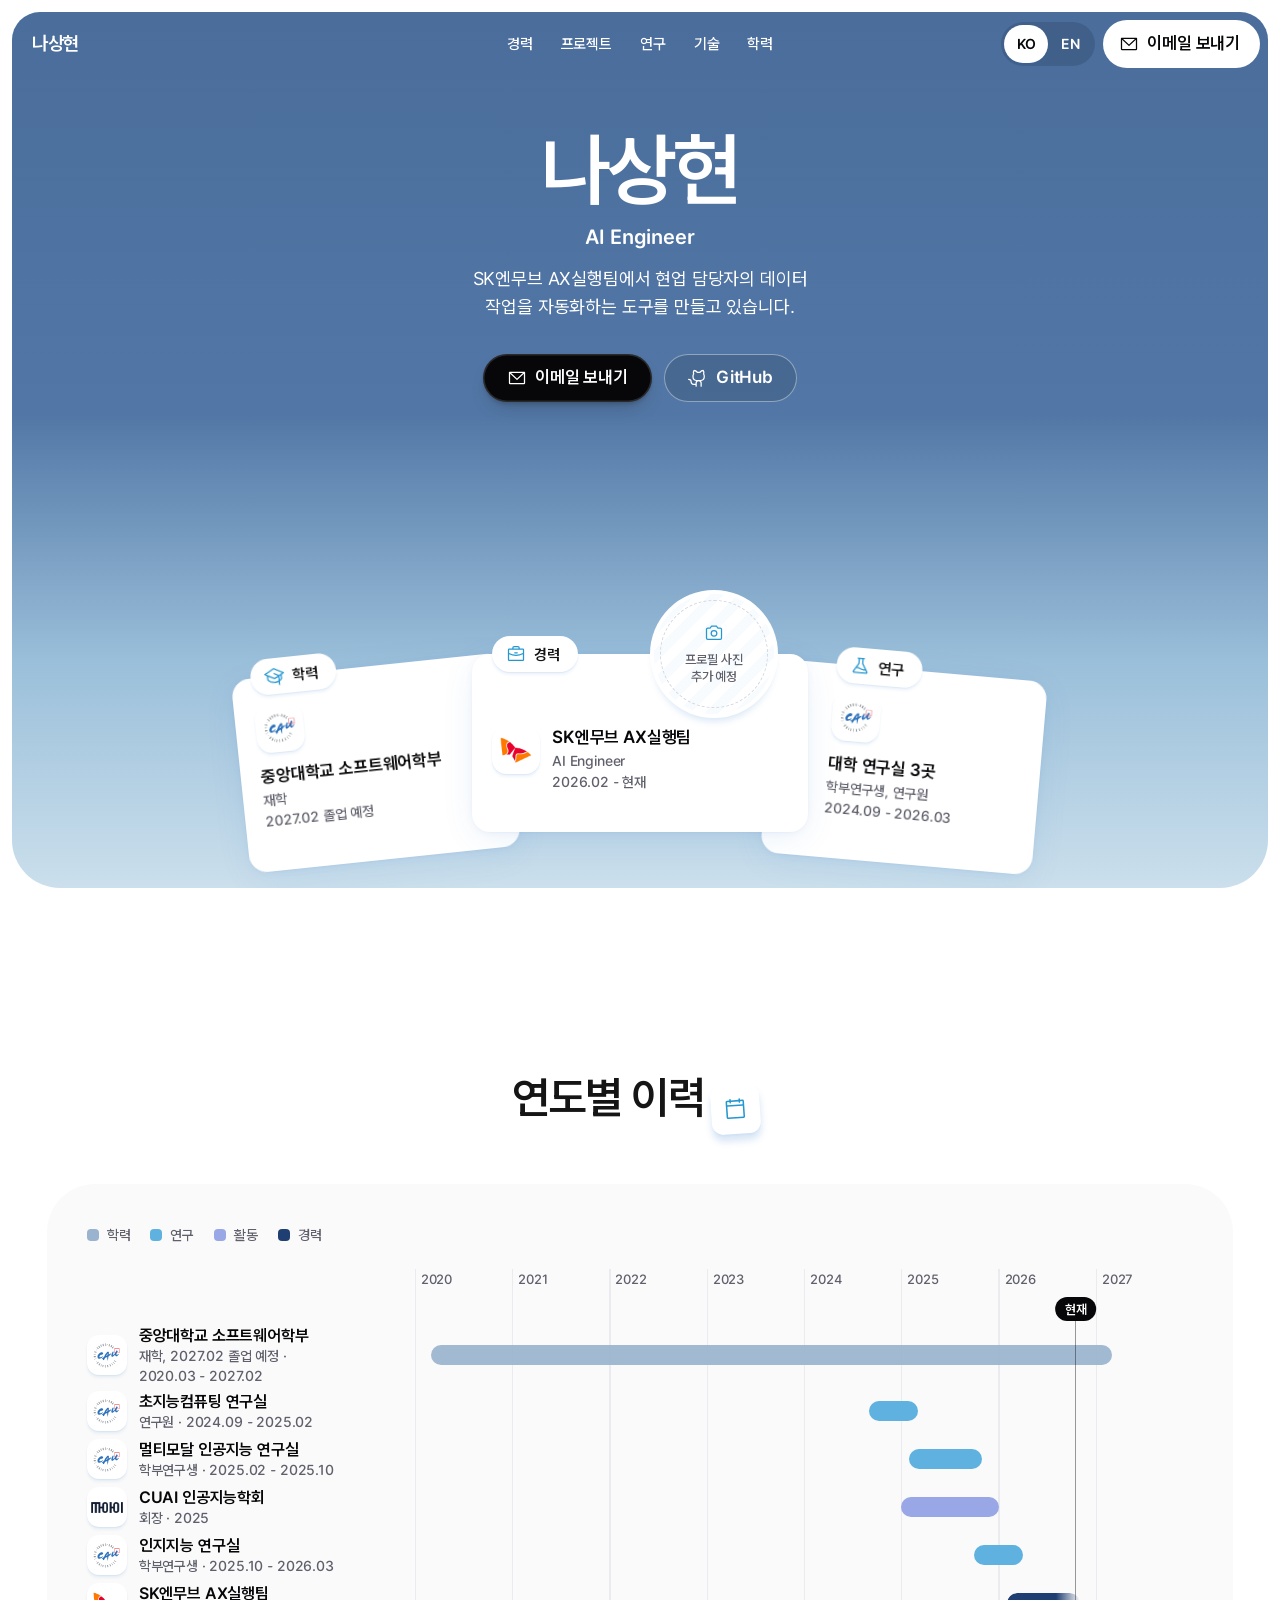
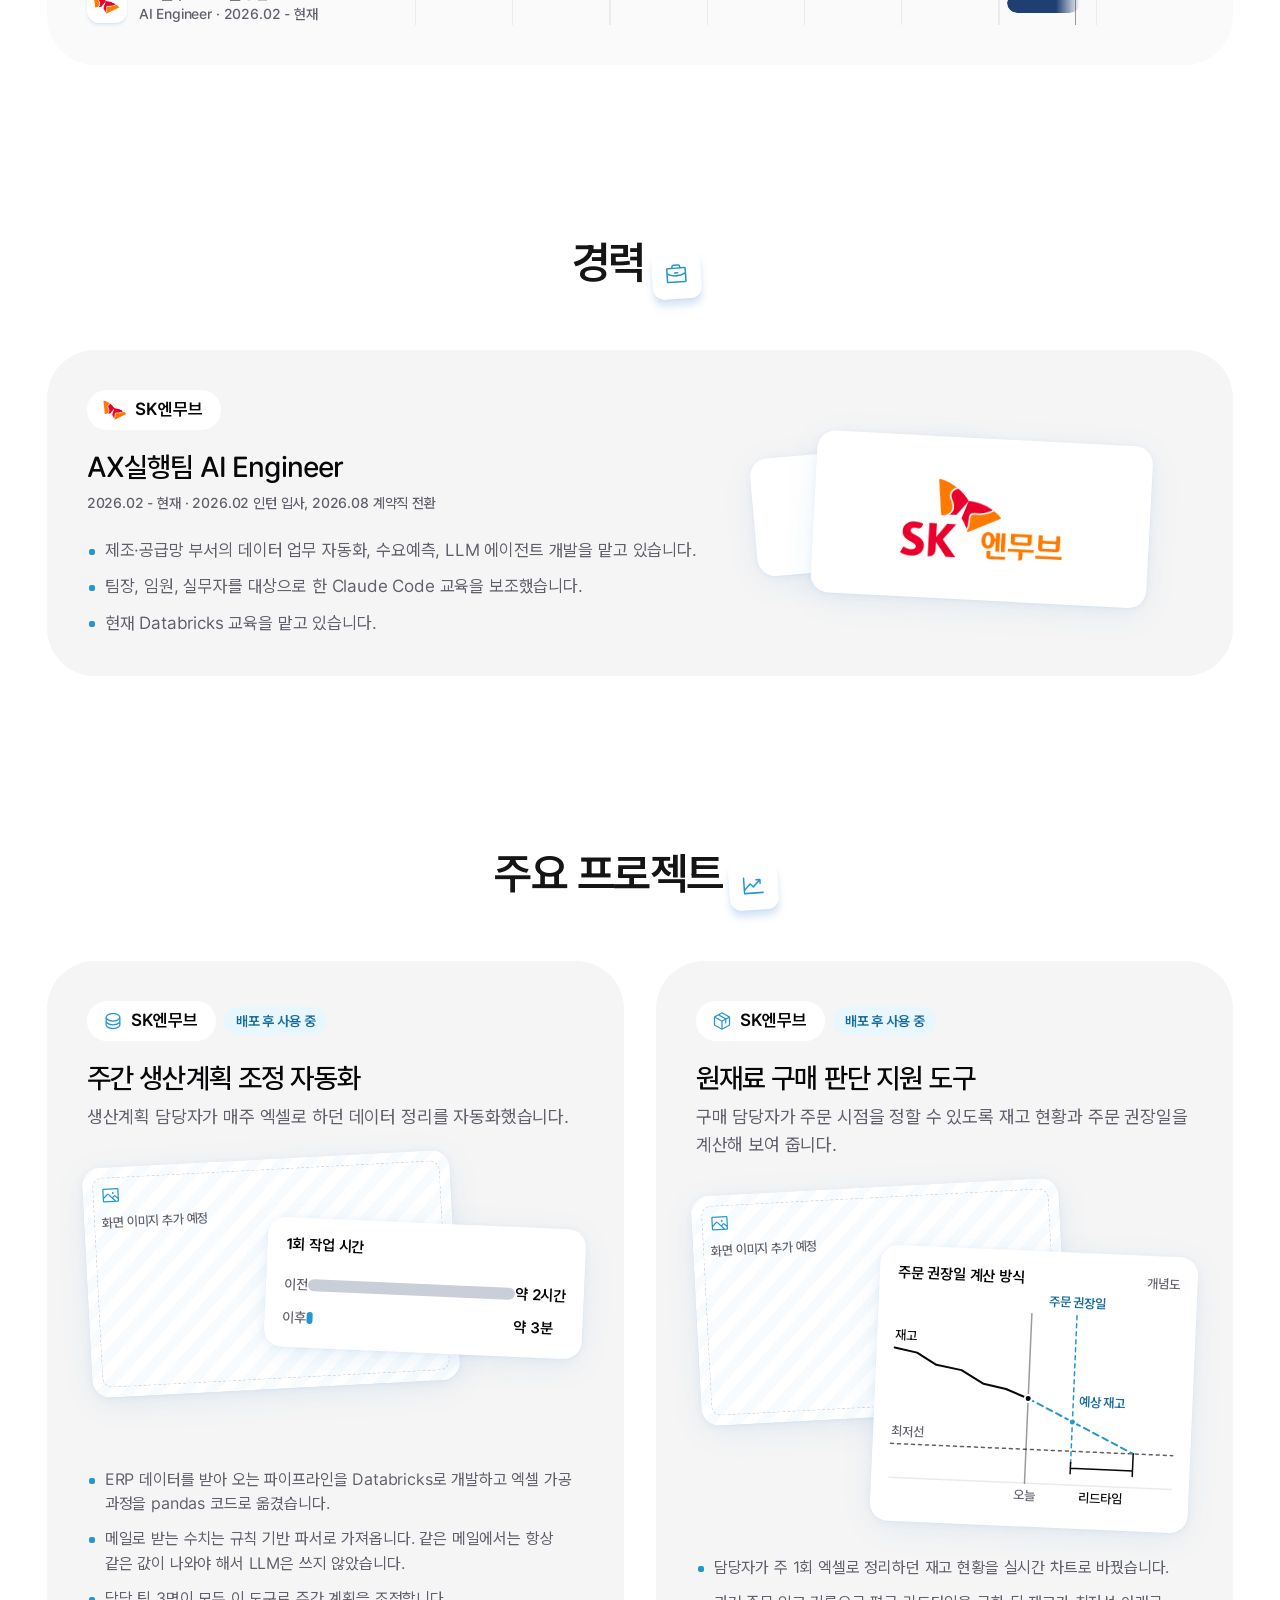
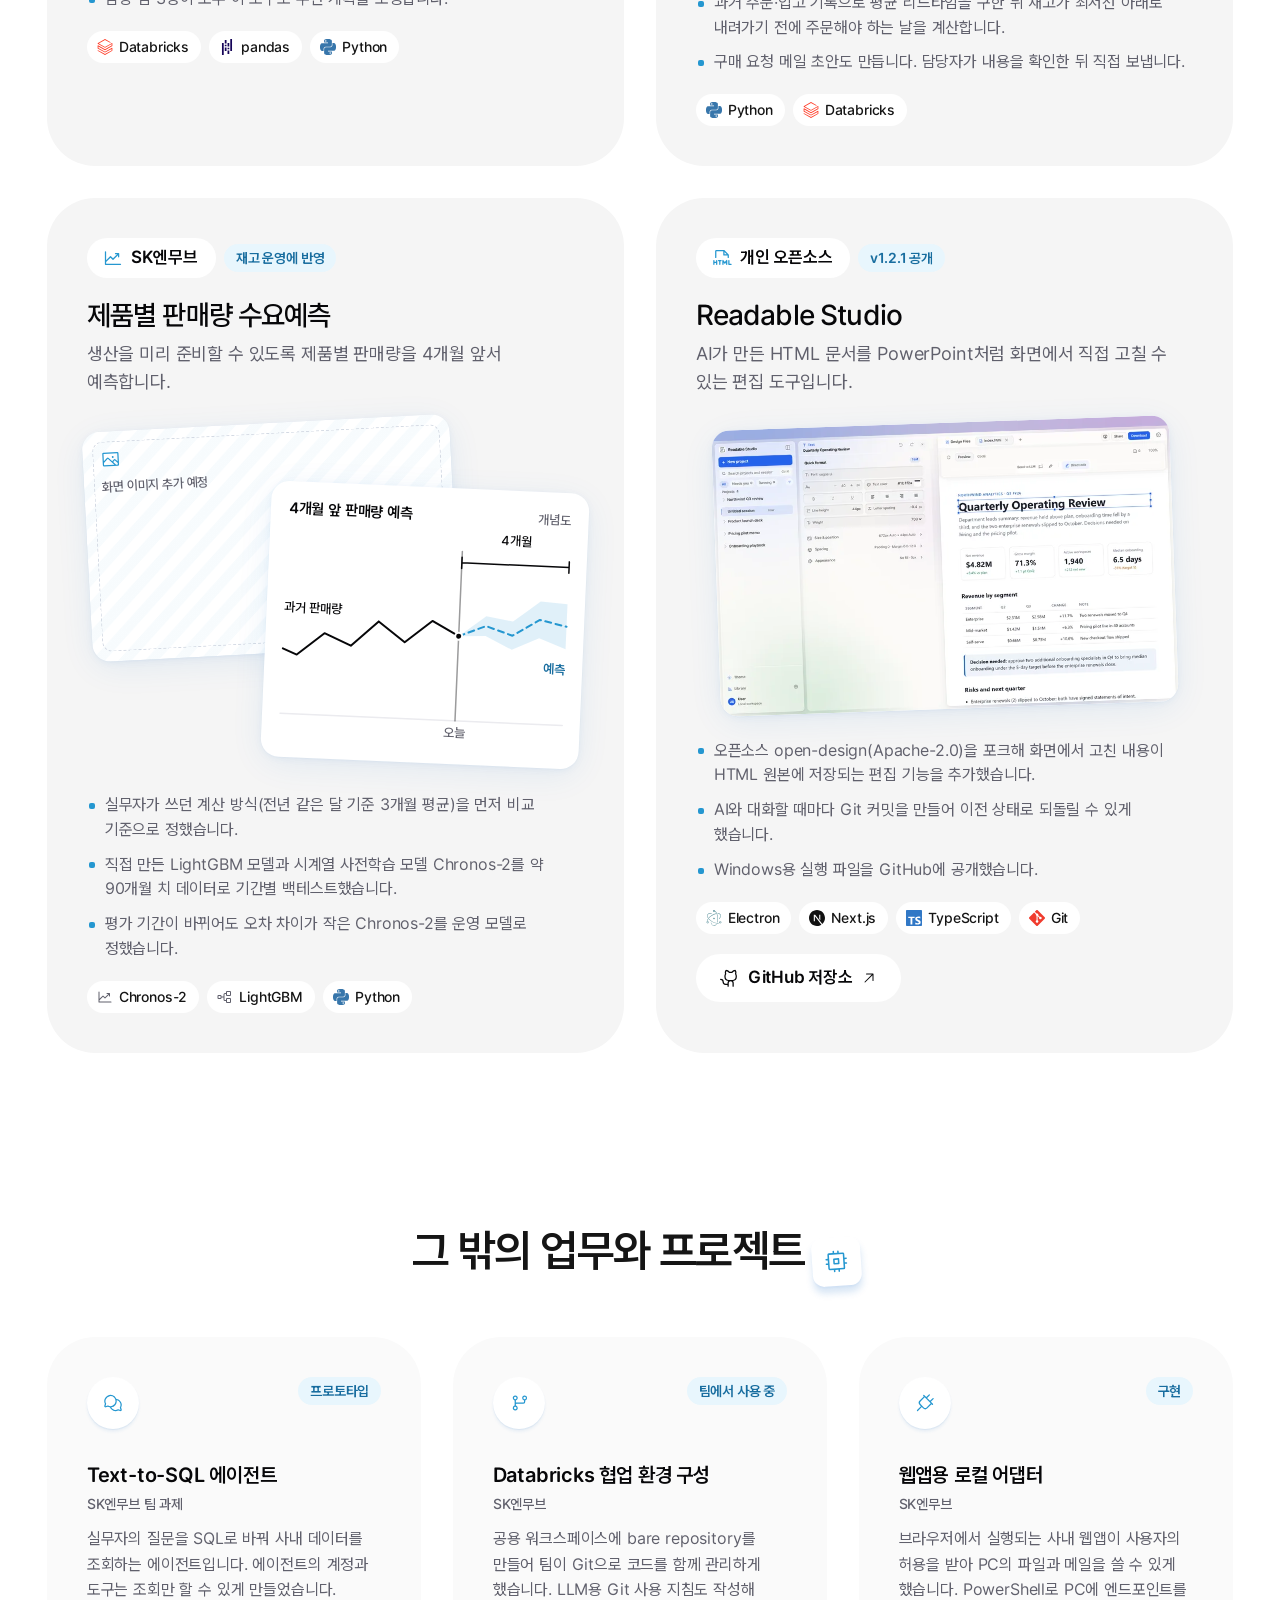
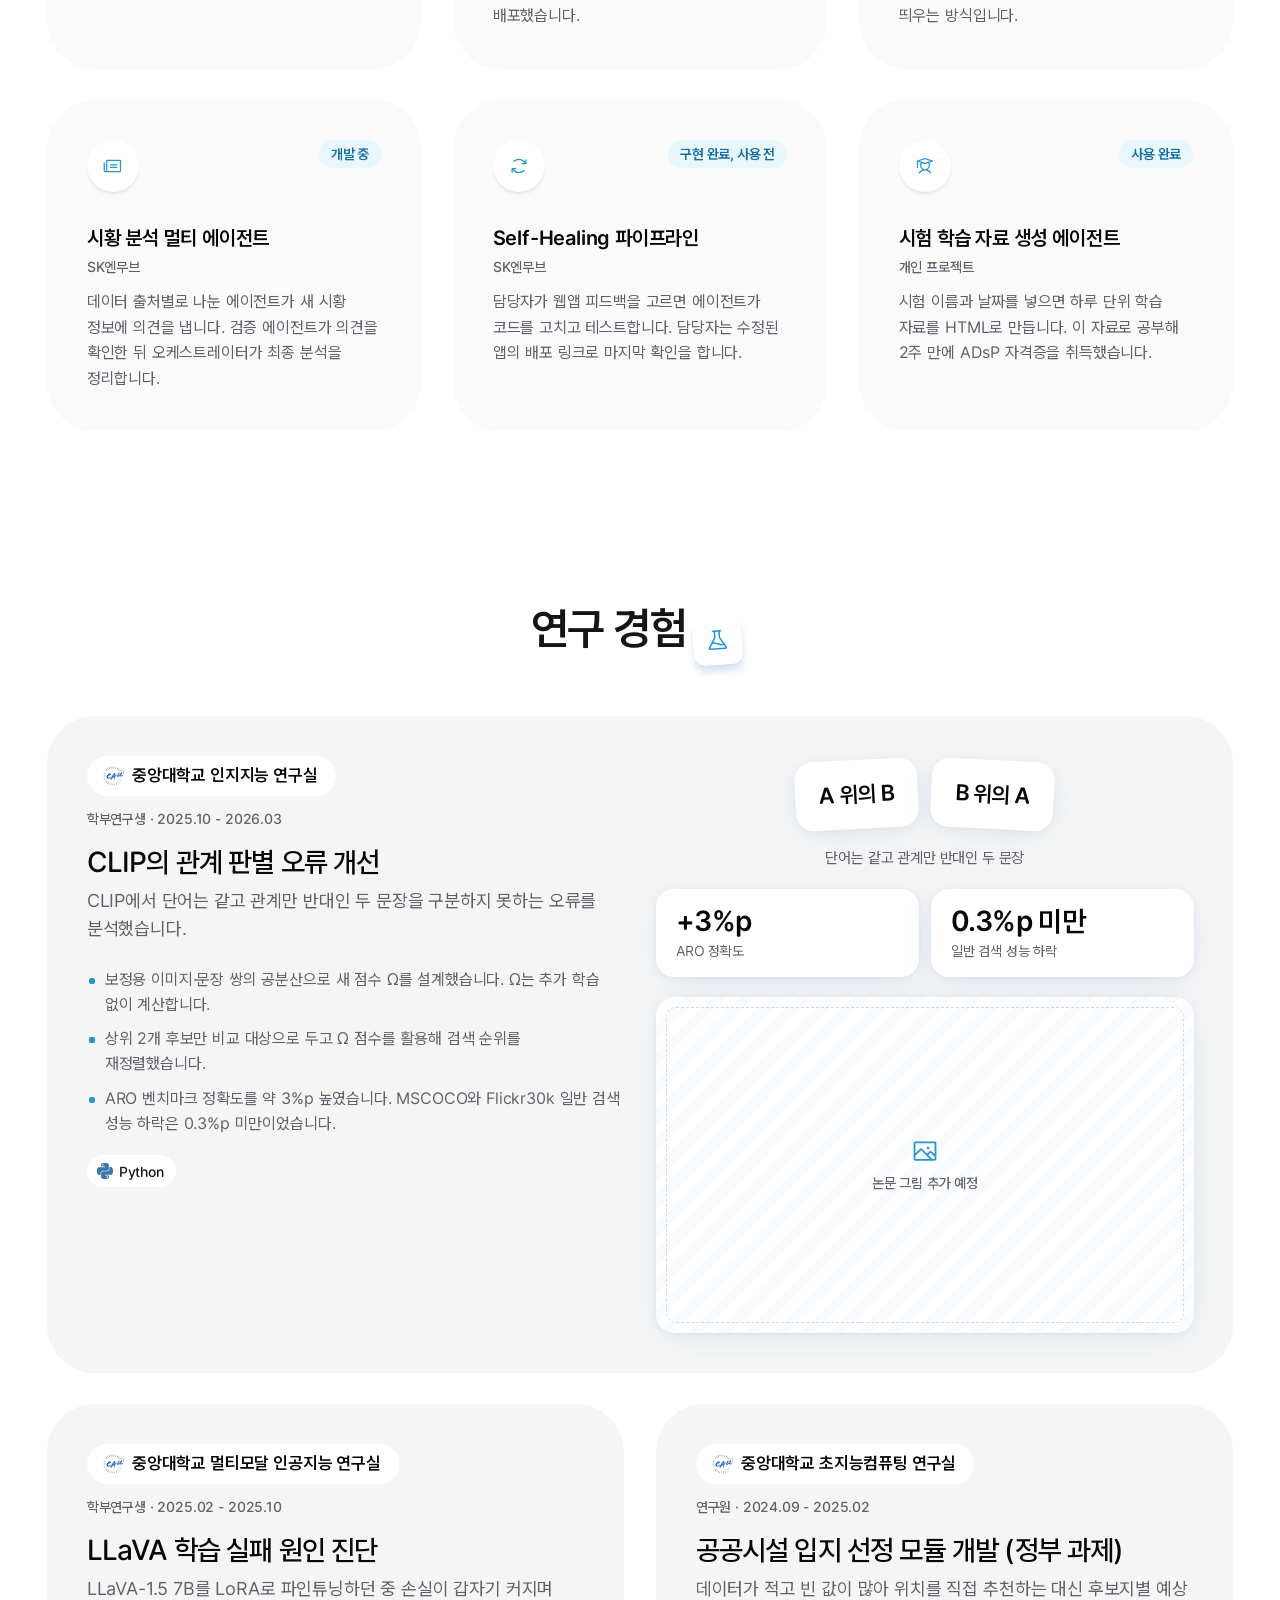
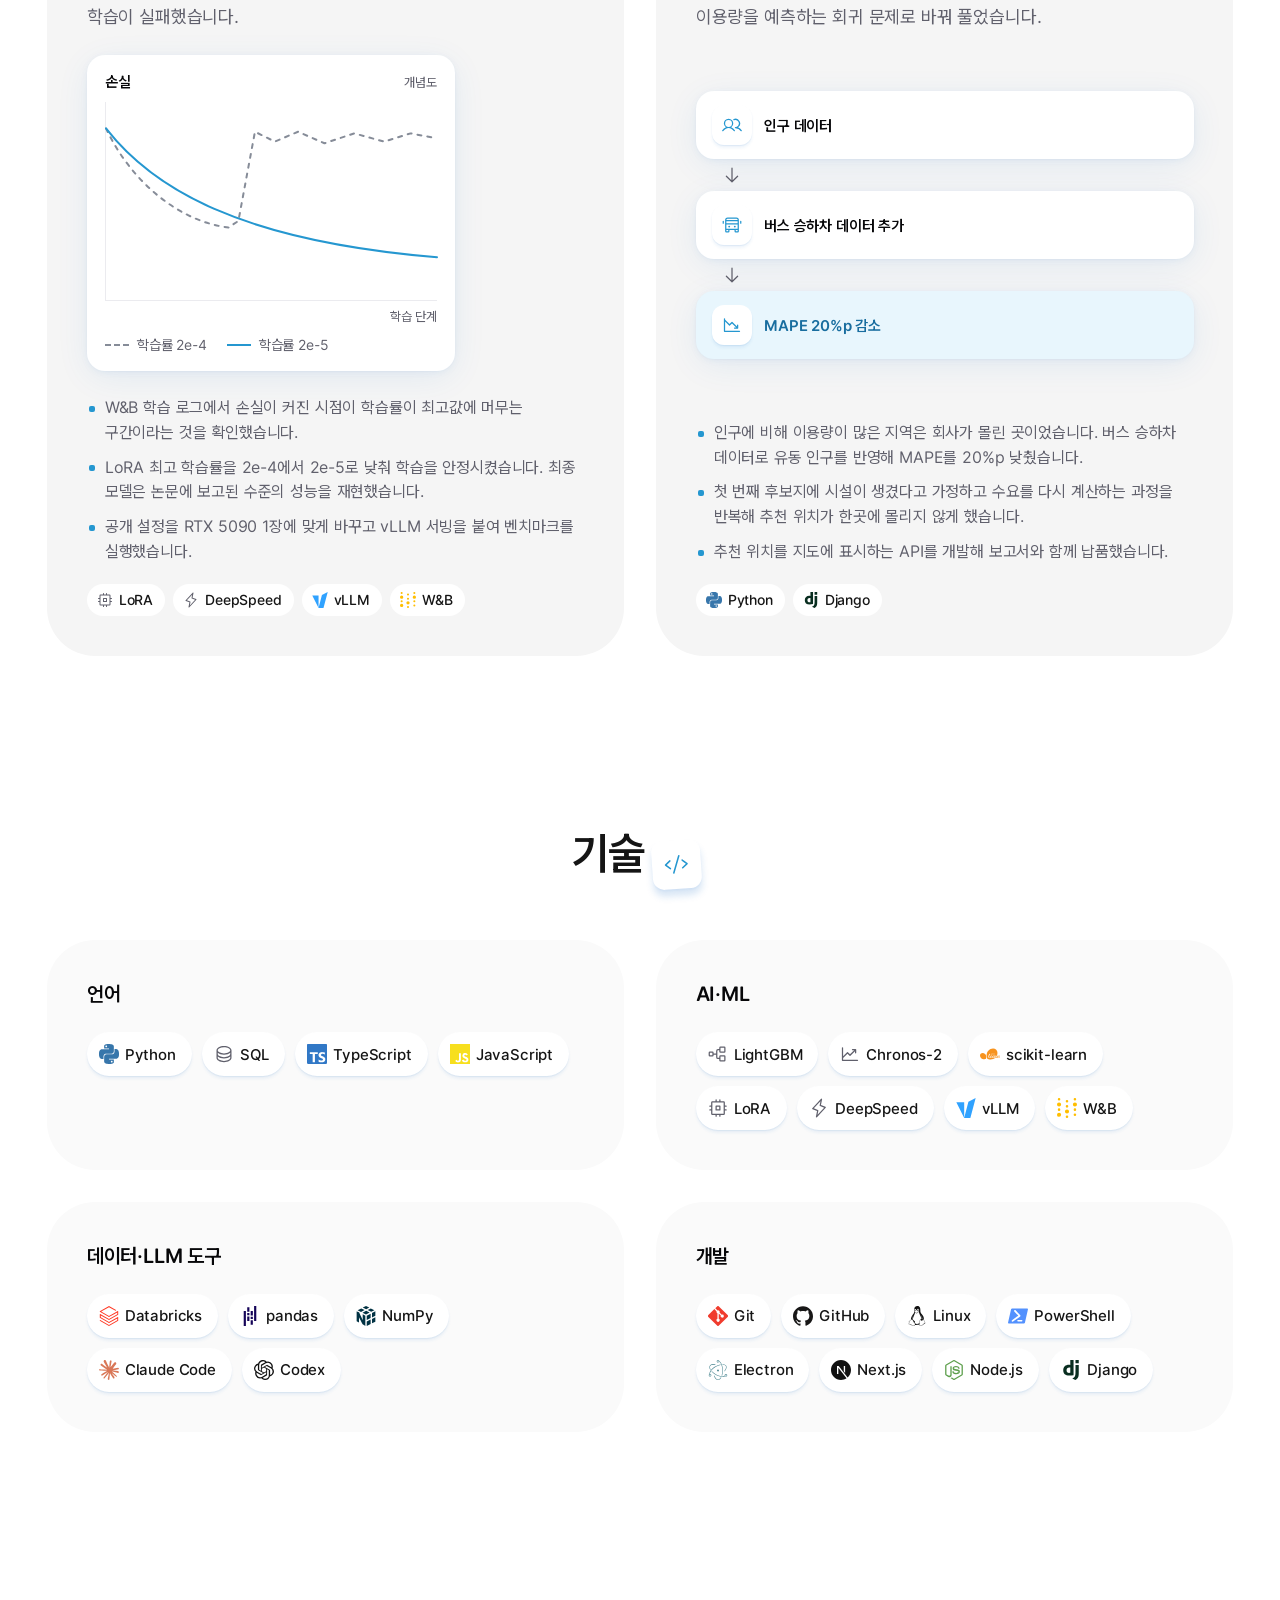
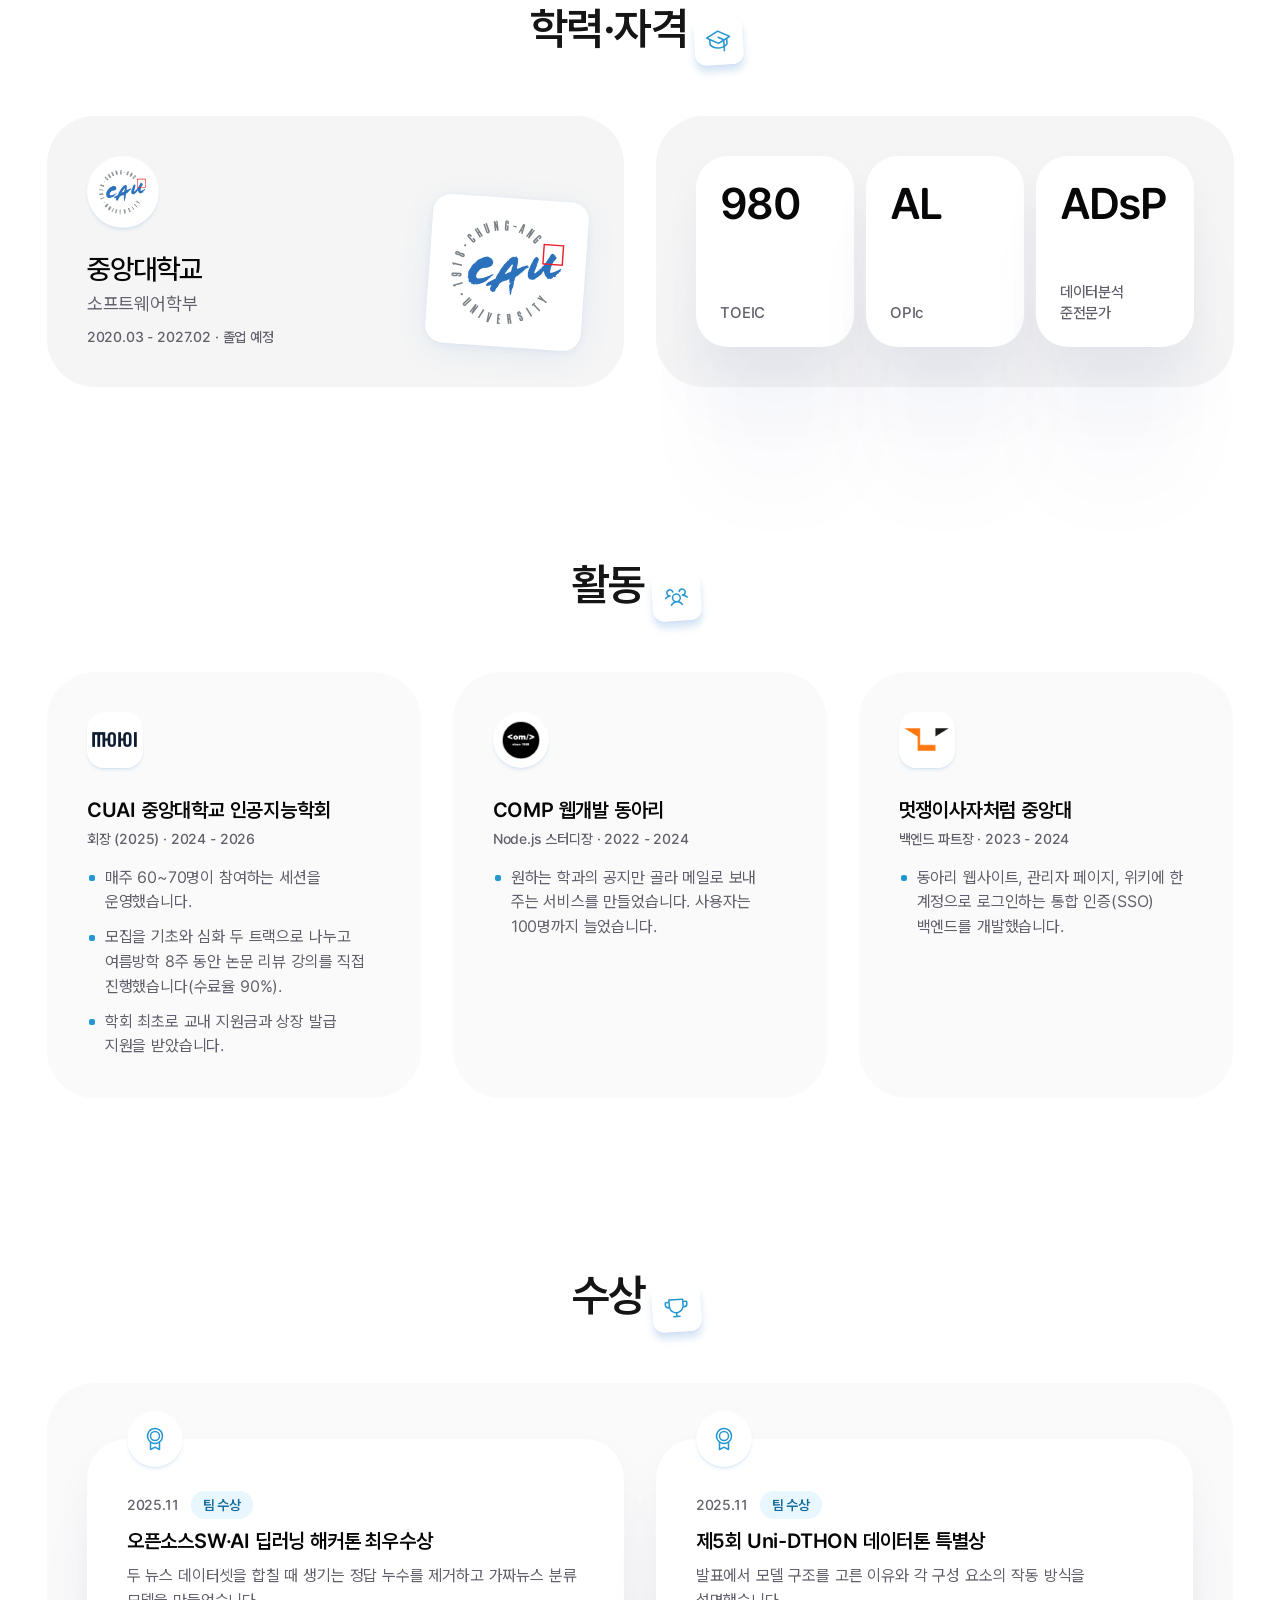
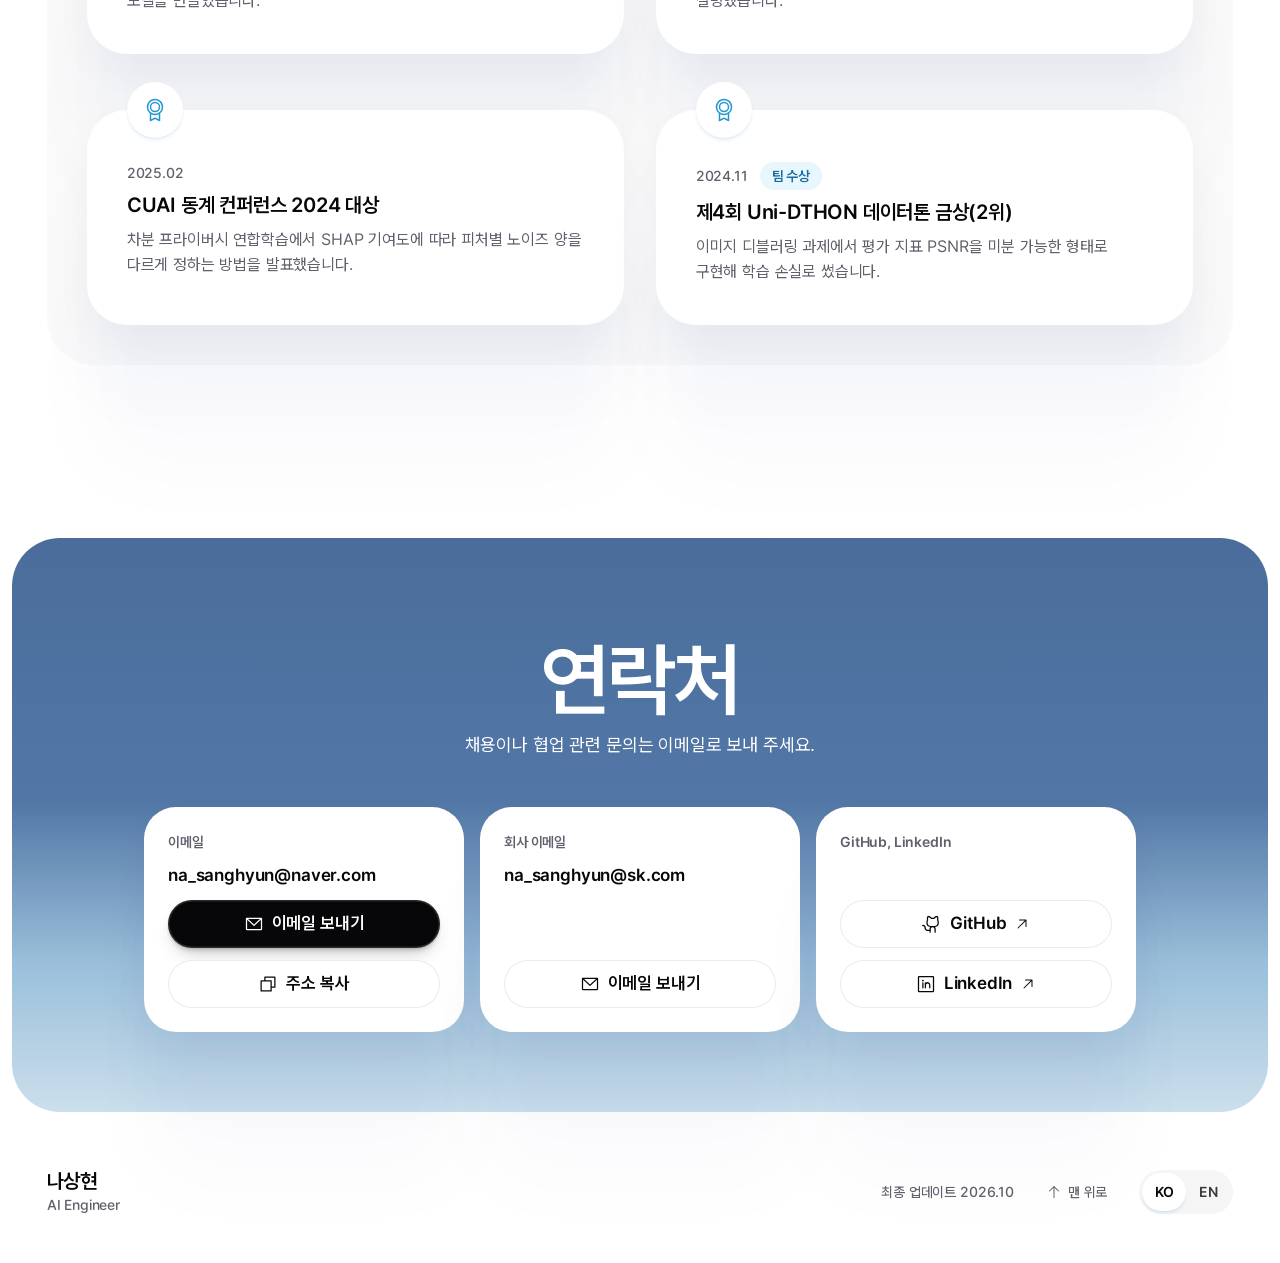
==== commit de6822c9: "Rebuild resume with letters.app design" ====
--- a/index.html
+++ b/index.html
@@ -4,20 +4,20 @@
 <meta charset="utf-8">
 <meta name="viewport" content="width=device-width, initial-scale=1">
 <title>나상현 · AI Engineer</title>
-<meta name="description" content="SK엔무브 AX실행팀 AI 엔지니어 나상현의 경력, 프로젝트, 연구 경험입니다.">
-<meta name="theme-color" content="#f7f6f2">
+<meta name="description" content="SK엔무브 AX실행팀 AI 엔지니어 나상현의 이력서입니다. 경력, 프로젝트, 연구, 기술, 학력을 정리했습니다.">
+<meta name="theme-color" content="#ffffff">
 <link rel="canonical" href="https://sanghyunna.github.io/">
 <link rel="alternate" hreflang="ko" href="https://sanghyunna.github.io/">
 <link rel="alternate" hreflang="en" href="https://sanghyunna.github.io/en/">
 <link rel="alternate" hreflang="x-default" href="https://sanghyunna.github.io/">
 <meta property="og:type" content="profile">
 <meta property="og:title" content="나상현 · AI Engineer">
-<meta property="og:description" content="SK엔무브 AX실행팀 AI 엔지니어 나상현의 경력, 프로젝트, 연구 경험입니다.">
+<meta property="og:description" content="SK엔무브 AX실행팀 AI 엔지니어 나상현의 이력서입니다. 경력, 프로젝트, 연구, 기술, 학력을 정리했습니다.">
 <meta property="og:url" content="https://sanghyunna.github.io/">
 <meta property="og:image" content="https://sanghyunna.github.io/og.png">
 <meta property="og:image:width" content="1200">
 <meta property="og:image:height" content="630">
-<meta property="og:image:alt" content="나상현 · AI Engineer · SK엔무브 AX실행팀">
+<meta property="og:image:alt" content="나상현 · AI Engineer, SK엔무브 AX실행팀">
 <meta property="og:locale" content="ko_KR">
 <meta property="og:locale:alternate" content="en_US">
 <meta name="twitter:card" content="summary_large_image">
@@ -25,174 +25,284 @@
 <link rel="icon" href="/favicon.svg" type="image/svg+xml">
 <link rel="apple-touch-icon" href="/apple-touch-icon.png">
 <link rel="manifest" href="/site.webmanifest">
+<link rel="preload" href="/fonts/open-runde/OpenRunde-Semibold.woff2" as="font" type="font/woff2" crossorigin>
+<link rel="stylesheet" href="/fonts/open-runde/open-runde.css">
 <link rel="stylesheet" href="/fonts/pretendard/pretendard-subset.css">
-<style>:root{--paper: #f7f6f2;--paper-sunk: #eeebe4;--ink: #15171a;--muted: #5a5c61;--rule: #e3e0d8;--rule-strong: #cdc9bd;--accent: #1f4ed8;--accent-strong: #173ba8;--accent-ink: #ffffff;--mark: #ffe680;--font-sans: "Pretendard Variable", -apple-system, BlinkMacSystemFont, system-ui, "Apple SD Gothic Neo", "Malgun Gothic", sans-serif;--font-mono: ui-monospace, SFMono-Regular, Menlo, Consolas, monospace;--weight-regular: 400;--weight-medium: 500;--weight-semibold: 600;--weight-bold: 700;--text-xs: 0.8125rem;--text-sm: 0.9375rem;--text-base: 1.0625rem;--text-lg: clamp(1.125rem, 1.0786rem + 0.1905vw, 1.25rem);--text-xl: clamp(1.25rem, 1.1571rem + 0.381vw, 1.5rem);--text-2xl: clamp(1.5rem, 1.4071rem + 0.381vw, 1.75rem);--text-3xl: clamp(1.625rem, 1.4857rem + 0.5714vw, 2rem);--text-4xl-ko: clamp(2.25rem, 1.4rem + 3.6vw, 4rem);--text-4xl-en: clamp(2.25rem, 1.4rem + 3.6vw, 3.75rem);--leading-display-ko: 1.2;--leading-display-en: 1.15;--leading-heading-ko: 1.35;--leading-heading-en: 1.25;--leading-body-ko: 1.7;--leading-body-en: 1.6;--leading-sm-ko: 1.6;--leading-sm-en: 1.5;--measure-ko: 40em;--measure-en: 68ch;--tracking-label-ko: 0.01em;--tracking-label-en: 0.02em;--text-4xl: var(--text-4xl-ko);--leading-display: var(--leading-display-ko);--leading-heading: var(--leading-heading-ko);--leading-body: var(--leading-body-ko);--leading-sm: var(--leading-sm-ko);--leading-ui: 1.3;--measure: var(--measure-ko);--tracking-display: -0.025em;--tracking-heading: -0.015em;--tracking-body: 0em;--tracking-label: var(--tracking-label-ko);--space-1: 0.25rem;--space-2: 0.5rem;--space-3: 0.75rem;--space-4: 1rem;--space-5: 1.25rem;--space-6: 1.5rem;--space-8: 2rem;--space-10: 2.5rem;--space-12: 3rem;--space-16: 4rem;--space-20: 5rem;--space-24: 6rem;--space-32: 8rem;--page-max: 70rem;--gutter: clamp(1.25rem, 0.5rem + 3.2vw, 3rem);--grid-columns: 12;--grid-gap: clamp(1rem, 0.8143rem + 0.762vw, 1.5rem);--rail-span: 4;--body-span: 8;--section-gap: clamp(4.5rem, 3.2rem + 5.3333vw, 8rem);--block-gap: clamp(2.5rem, 2.1286rem + 1.5238vw, 3.5rem);--row-pad: clamp(1.25rem, 1.1571rem + 0.381vw, 1.5rem);--header-h: clamp(3.5rem, 3.3143rem + 0.762vw, 4rem);--target: 2.75rem;--control: 3rem;--control-lg: 3.5rem;--control-sm: 2rem;--hairline: 1px;--radius-sm: 0.25rem;--radius-md: 0.375rem;--radius-lg: 0.75rem;--dot: 0.375rem;--focus-width: 2px;--focus-offset: 2px;--focus-ring: var(--focus-width) solid var(--accent);--icon-sm: 1rem;--icon-md: 1.25rem;--icon-stroke: 1.5;--duration-fast: 120ms;--ease-out: ease-out;--z-header: 10;--z-skip: 20;}:root:lang(en){--text-4xl: var(--text-4xl-en);--leading-display: var(--leading-display-en);--leading-heading: var(--leading-heading-en);--leading-body: var(--leading-body-en);--leading-sm: var(--leading-sm-en);--measure: var(--measure-en);--tracking-label: var(--tracking-label-en);}@media (max-width: 22.49rem){:root, :root:lang(en){--text-4xl: 2rem;}}@media (prefers-reduced-motion: reduce){:root{--duration-fast: 0ms;}}*, *::before, *::after{box-sizing: border-box;}html{color-scheme: light;-webkit-text-size-adjust: 100%;text-size-adjust: 100%;scroll-padding-top: calc(var(--header-h) + var(--space-4));}body{margin: 0;background: var(--paper);color: var(--ink);font-family: var(--font-sans);font-size: var(--text-base);font-weight: var(--weight-regular);line-height: var(--leading-body);letter-spacing: var(--tracking-body);font-synthesis: none;word-break: keep-all;overflow-wrap: anywhere;-webkit-font-smoothing: antialiased;}h1, h2, h3, h4, p, ul, ol, dl, dd, figure{margin: 0;}ul, ol{padding: 0;list-style: none;}h1, h2, h3, h4{font-size: inherit;font-weight: var(--weight-bold);text-wrap: balance;}p, li, dd{text-wrap: pretty;}img, svg{display: block;}img{max-inline-size: 100%;block-size: auto;}a{color: inherit;text-decoration: none;}button{font: inherit;letter-spacing: inherit;color: inherit;}strong{font-weight: var(--weight-semibold);}mark{padding-inline: 0.15em;border-radius: calc(var(--radius-sm) / 2);background: var(--mark);color: inherit;-webkit-box-decoration-break: clone;box-decoration-break: clone;}code, kbd{font-family: var(--font-mono);font-size: 0.94em;}:focus-visible{outline: var(--focus-ring);outline-offset: var(--focus-offset);}.vh{position: absolute;inline-size: 1px;block-size: 1px;margin: -1px;padding: 0;overflow: hidden;clip-path: inset(50%);white-space: nowrap;border: 0;}.num{font-variant-numeric: tabular-nums;}.sprite{position: absolute;inline-size: 0;block-size: 0;overflow: hidden;}.icon{flex: none;inline-size: var(--icon-md);block-size: var(--icon-md);fill: none;stroke: currentColor;stroke-width: var(--icon-stroke);stroke-linecap: round;stroke-linejoin: round;}.icon--sm{inline-size: var(--icon-sm);block-size: var(--icon-sm);}.stack>* + *{margin-block-start: var(--space-2);}.wrap{inline-size: 100%;max-inline-size: calc(var(--page-max) + 2 * var(--gutter));margin-inline: auto;padding-inline: var(--gutter);}.ledger{display: grid;grid-template-columns: minmax(0, 1fr);row-gap: var(--space-2);}@media (min-width: 64rem){.ledger{grid-template-columns: repeat(var(--grid-columns), minmax(0, 1fr));column-gap: var(--grid-gap);row-gap: 0;align-items: baseline;}.ledger__rail{grid-column: 1 / span var(--rail-span);}.ledger__body{grid-column: span var(--body-span) / -1;}}.section{padding-block-start: var(--section-gap);}.section__head{margin-block-end: var(--block-gap);padding-block-start: var(--space-5);border-block-start: var(--hairline) solid var(--ink);}.section__title{font-size: var(--text-3xl);font-weight: var(--weight-bold);line-height: var(--leading-heading);letter-spacing: var(--tracking-heading);}.section__lead{max-inline-size: var(--measure);color: var(--muted);font-size: var(--text-lg);line-height: var(--leading-sm);}.group{margin-block-start: var(--block-gap);}.group__title{padding-block-end: var(--space-3);font-size: var(--text-xl);font-weight: var(--weight-bold);line-height: var(--leading-heading);letter-spacing: var(--tracking-heading);}.prose{max-inline-size: var(--measure);}.prose>* + *{margin-block-start: var(--space-4);}.skip{position: fixed;inset-block-start: var(--space-2);inset-inline-start: var(--space-2);z-index: var(--z-skip);display: inline-flex;align-items: center;min-block-size: var(--target);padding: var(--space-2) var(--space-4);border-radius: var(--radius-md);background: var(--ink);color: var(--paper);font-size: var(--text-sm);font-weight: var(--weight-semibold);line-height: var(--leading-ui);transform: translateY(-200%);}.skip:focus-visible{transform: none;}.link{color: var(--accent);text-decoration: underline;text-decoration-thickness: 1px;text-underline-offset: 0.2em;transition: color var(--duration-fast) var(--ease-out);}.link:hover{color: var(--accent-strong);text-decoration-thickness: 2px;}.link:active{color: var(--accent-strong);}.link>.icon{display: inline-block;margin-inline-start: 0.2em;vertical-align: -0.12em;}.icon-link, .linklist .link, .hero__contacts .link, .contact__links .link{display: inline-flex;align-items: center;gap: var(--space-2);min-block-size: var(--target);font-size: var(--text-sm);font-weight: var(--weight-medium);line-height: var(--leading-ui);}.icon-link>.icon, .linklist .link>.icon, .hero__contacts .link>.icon, .contact__links .link>.icon{display: block;margin: 0;}.btn{display: inline-flex;align-items: center;justify-content: center;gap: var(--space-2);min-block-size: var(--control);padding: var(--space-2) var(--space-5);border: var(--hairline) solid transparent;border-radius: var(--radius-md);background: transparent;font-size: var(--text-base);font-weight: var(--weight-semibold);line-height: var(--leading-ui);cursor: pointer;transition: background-color var(--duration-fast) var(--ease-out), color var(--duration-fast) var(--ease-out), border-color var(--duration-fast) var(--ease-out);}.btn--lg{min-block-size: var(--control-lg);padding-inline: var(--space-6);}.btn--primary{background: var(--accent);color: var(--accent-ink);}.btn--primary:hover, .btn--primary:active{background: var(--accent-strong);}.btn--secondary{border-color: var(--ink);color: var(--ink);}.btn--secondary:hover{background: var(--paper-sunk);}.btn--secondary:active{background: var(--rule);}.btn__idle, .btn__done{display: inline-flex;align-items: center;gap: var(--space-2);}.btn[data-state="copied"] .btn__idle, .btn:not([data-state="copied"]) .btn__done{display: none;}.header{position: sticky;inset-block-start: 0;z-index: var(--z-header);border-block-end: var(--hairline) solid var(--rule);background: var(--paper);}.header__bar{display: flex;flex-wrap: wrap;align-items: center;column-gap: var(--space-4);min-block-size: var(--header-h);}.wordmark{margin-inline-end: auto;color: var(--ink);line-height: var(--target);white-space: nowrap;}.wordmark__name{font-size: var(--text-base);font-weight: var(--weight-bold);letter-spacing: var(--tracking-heading);}.wordmark__alt{margin-inline-start: var(--space-1);color: var(--muted);font-size: var(--text-sm);font-weight: var(--weight-medium);}.nav{order: 4;flex: 0 0 100%;padding-block: var(--space-2);border-block-start: var(--hairline) solid var(--rule);}.nav__list{display: flex;flex-direction: column;}.nav__item + .nav__item{border-block-start: var(--hairline) solid var(--rule);}.nav__link{display: flex;align-items: center;min-inline-size: var(--target);min-block-size: var(--control);color: var(--ink);font-size: var(--text-base);font-weight: var(--weight-medium);line-height: var(--leading-ui);transition: color var(--duration-fast) var(--ease-out);}.nav__link:hover{color: var(--accent);}.nav__link:active{color: var(--accent-strong);}.header[data-nav="closed"] .nav{display: none;}.header:not([data-nav]) .menu-btn{display: none;}.lang{display: inline-flex;flex: none;border: var(--hairline) solid var(--ink);border-radius: var(--radius-md);}.lang__opt{position: relative;display: inline-flex;align-items: center;justify-content: center;min-inline-size: var(--target);min-block-size: var(--control-sm);color: var(--ink);font-size: var(--text-xs);font-weight: var(--weight-bold);line-height: var(--leading-ui);letter-spacing: var(--tracking-label);transition: background-color var(--duration-fast) var(--ease-out), color var(--duration-fast) var(--ease-out);}.lang__opt::after{content: "";position: absolute;inset-inline: 0;inset-block: calc((var(--control-sm) - var(--target)) / 2);}.lang__opt:first-child{border-start-start-radius: calc(var(--radius-md) - var(--hairline));border-end-start-radius: calc(var(--radius-md) - var(--hairline));}.lang__opt:last-child{border-start-end-radius: calc(var(--radius-md) - var(--hairline));border-end-end-radius: calc(var(--radius-md) - var(--hairline));}.lang__opt:hover{background: var(--paper-sunk);}.lang__opt:active{background: var(--rule);}.lang__opt[aria-current]{background: var(--ink);color: var(--paper);}.menu-btn{display: inline-flex;flex: none;align-items: center;justify-content: center;inline-size: var(--target);block-size: var(--target);margin-inline-end: calc(var(--space-3) * -1);padding: 0;border: 0;border-radius: var(--radius-md);background: transparent;color: var(--ink);cursor: pointer;transition: background-color var(--duration-fast) var(--ease-out);}.menu-btn:hover{background: var(--paper-sunk);}.menu-btn:active{background: var(--rule);}.menu-btn__close, .menu-btn[aria-expanded="true"] .menu-btn__open{display: none;}.menu-btn[aria-expanded="true"] .menu-btn__close{display: block;}@media (max-width: 22.49rem){.wordmark__alt{display: none;}}@media (min-width: 48rem){.header__bar{flex-wrap: nowrap;}.nav, .header[data-nav="closed"] .nav{display: block;order: 0;flex: none;padding: 0;border: 0;}.nav__list{flex-direction: row;gap: var(--space-1);}.nav__item + .nav__item{border: 0;}.nav__link{min-block-size: var(--target);padding-inline: var(--space-3);border-radius: var(--radius-md);font-size: var(--text-sm);}.menu-btn{display: none;}}.hero{padding-block: var(--block-gap);}.eyebrow{font-size: var(--text-base);font-weight: var(--weight-semibold);line-height: var(--leading-ui);}.hero__title{margin-block-start: var(--space-3);font-size: var(--text-4xl);font-weight: var(--weight-bold);line-height: var(--leading-display);letter-spacing: var(--tracking-display);text-wrap: balance;}.hero__line{display: inline;}@media (min-width: 40rem){.hero__line{display: block;}}.hero__lede{max-inline-size: var(--measure);margin-block-start: var(--space-5);font-size: var(--text-lg);line-height: var(--leading-body);}.now{display: flex;gap: var(--space-2);margin-block-start: var(--space-4);font-size: var(--text-sm);font-weight: var(--weight-medium);line-height: var(--leading-sm);}.now::before, .status::before{content: "";flex: none;inline-size: var(--dot);block-size: var(--dot);margin-block-start: calc((1lh - var(--dot)) / 2);border-radius: 50%;background: var(--ink);}.hero__actions{display: flex;flex-wrap: wrap;gap: var(--space-3);margin-block-start: var(--space-8);}.hero__contacts{display: flex;flex-wrap: wrap;column-gap: var(--space-5);margin-block-start: var(--space-4);}.proof{display: grid;grid-template-columns: minmax(0, 1fr);column-gap: var(--grid-gap);border-block-start: var(--hairline) solid var(--ink);}.proof__item{border-block-end: var(--hairline) solid var(--rule);}.proof__link{display: block;block-size: 100%;padding-block: var(--space-5);color: var(--ink);}.proof__figure{display: block;font-size: var(--text-2xl);font-weight: var(--weight-bold);line-height: var(--leading-heading);letter-spacing: var(--tracking-heading);font-variant-numeric: tabular-nums;text-wrap: balance;transition: color var(--duration-fast) var(--ease-out);}.proof__label{display: flex;align-items: center;gap: var(--space-1);margin-block-start: var(--space-2);font-size: var(--text-sm);font-weight: var(--weight-semibold);line-height: var(--leading-sm);}.proof__label .icon{color: var(--muted);transition: color var(--duration-fast) var(--ease-out);}.proof__note{display: block;margin-block-start: var(--space-1);color: var(--muted);font-size: var(--text-sm);line-height: var(--leading-sm);text-wrap: pretty;}.proof__link:hover .proof__figure, .proof__link:hover .icon{color: var(--accent);}.proof__link:active .proof__figure, .proof__link:active .icon{color: var(--accent-strong);}@media (min-width: 48rem){.proof{grid-template-columns: repeat(2, minmax(0, 1fr));}}@media (min-width: 75rem){.proof{grid-template-columns: repeat(4, minmax(0, 1fr));}}.loop-label{color: var(--accent);font-size: var(--text-xs);font-weight: var(--weight-bold);line-height: var(--leading-ui);letter-spacing: var(--tracking-label);white-space: nowrap;}.loop-label--lg{font-size: var(--text-base);letter-spacing: var(--tracking-body);}.loop{display: grid;grid-template-columns: max-content minmax(0, 1fr);gap: var(--space-3) var(--space-4);margin-block-end: var(--block-gap);}.loop__item{display: grid;grid-column: 1 / -1;grid-template-columns: subgrid;align-items: baseline;}.loop__key{display: inline-flex;align-items: baseline;gap: var(--space-2);white-space: nowrap;}.loop__num{color: var(--muted);font-size: var(--text-xs);font-weight: var(--weight-bold);line-height: var(--leading-ui);font-variant-numeric: tabular-nums;}.loop__text{color: var(--muted);font-size: var(--text-sm);line-height: var(--leading-sm);}@media (min-width: 48rem){.loop{grid-template-columns: repeat(4, minmax(0, 1fr));gap: var(--grid-gap);}.loop__item{display: block;grid-column: auto;}.loop__text{margin-block-start: var(--space-1);}}.steps{display: grid;grid-template-columns: minmax(0, 1fr);row-gap: var(--space-4);margin-block-start: var(--space-6);}.steps__item{display: grid;grid-template-columns: minmax(0, 1fr);row-gap: var(--space-1);}.steps__text{max-inline-size: var(--measure);}@media (min-width: 48rem){.steps{grid-template-columns: max-content minmax(0, 1fr);column-gap: var(--space-5);}.steps__item{grid-column: 1 / -1;grid-template-columns: subgrid;align-items: baseline;}}.project{padding-block: var(--block-gap);border-block-start: var(--hairline) solid var(--rule);row-gap: var(--space-4);}.project__head{row-gap: var(--space-4);}.project__rail{display: flex;flex-wrap: wrap;align-items: center;gap: var(--space-2) var(--space-3);}.project__kicker{color: var(--muted);font-size: var(--text-sm);font-weight: var(--weight-medium);line-height: var(--leading-sm);}.metric{flex: 0 0 100%;margin-block-start: var(--space-2);}.metric__value{display: block;font-size: var(--text-2xl);font-weight: var(--weight-bold);line-height: var(--leading-heading);letter-spacing: var(--tracking-heading);font-variant-numeric: tabular-nums;text-wrap: balance;}.metric__label{display: block;color: var(--muted);font-size: var(--text-sm);line-height: var(--leading-sm);}.project__title{font-size: var(--text-xl);font-weight: var(--weight-bold);line-height: var(--leading-heading);letter-spacing: var(--tracking-heading);}.project__title--featured{font-size: var(--text-2xl);}.project__summary{max-inline-size: var(--measure);margin-block-start: var(--space-2);font-size: var(--text-lg);line-height: var(--leading-sm);}.pull{margin-block-start: var(--space-6);padding-block: var(--space-4);border-block: var(--hairline) solid var(--rule);font-size: var(--text-xl);font-weight: var(--weight-semibold);line-height: var(--leading-heading);letter-spacing: var(--tracking-heading);text-wrap: balance;}.media{margin-block: var(--space-8);padding: var(--space-2);border: var(--hairline) solid var(--rule-strong);border-radius: var(--radius-lg);background: var(--paper-sunk);}.media__img{inline-size: 100%;border: var(--hairline) solid var(--rule);border-radius: var(--radius-sm);}.project__lower{row-gap: var(--space-5);}.project__main>.steps:first-child{margin-block-start: 0;}.project__tags{margin-block-start: 0;}.linklist{display: flex;flex-direction: column;align-items: flex-start;}.linklist__label{color: var(--muted);font-size: var(--text-xs);font-weight: var(--weight-bold);line-height: var(--leading-ui);letter-spacing: var(--tracking-label);}@media (min-width: 64rem){.project__rail{flex-direction: column;flex-wrap: nowrap;align-items: flex-start;gap: var(--space-3);}.metric{flex: none;margin-block-start: var(--space-3);}.project__main{grid-column: span var(--body-span) / -1;grid-row: 1;}.project__aside{grid-column: 1 / span var(--rail-span);grid-row: 1;}.project__tags{grid-column: span var(--body-span) / -1;grid-row: 2;}}.status{display: inline-flex;gap: var(--space-2);padding: var(--space-1) var(--space-2);border: var(--hairline) solid var(--rule-strong);border-radius: var(--radius-sm);color: var(--ink);font-size: var(--text-xs);font-weight: var(--weight-semibold);line-height: var(--leading-ui);letter-spacing: var(--tracking-label);}.tags{display: flex;flex-wrap: wrap;gap: var(--space-2);margin-block-start: var(--space-5);}.tag{padding: var(--space-1) var(--space-2);border-radius: var(--radius-sm);background: var(--paper-sunk);color: var(--muted);font-size: var(--text-xs);font-weight: var(--weight-medium);line-height: var(--leading-ui);letter-spacing: var(--tracking-label);}.disclosure{margin-block-start: var(--space-5);border-block-start: var(--hairline) solid var(--rule);}.disclosure__summary{display: flex;align-items: center;gap: var(--space-3);min-block-size: var(--control);color: var(--ink);font-size: var(--text-sm);font-weight: var(--weight-semibold);line-height: var(--leading-ui);list-style: none;cursor: pointer;transition: color var(--duration-fast) var(--ease-out);}.disclosure__summary::-webkit-details-marker{display: none;}.disclosure__summary:hover{color: var(--accent);}.disclosure__summary:active{color: var(--accent-strong);}.disclosure__marker{position: relative;flex: none;inline-size: var(--space-3);block-size: var(--space-3);}.disclosure__marker::before, .disclosure__marker::after{content: "";position: absolute;inset: 0;margin: auto;background: currentColor;}.disclosure__marker::before{block-size: calc(var(--icon-stroke) * 1px);}.disclosure__marker::after{inline-size: calc(var(--icon-stroke) * 1px);}.disclosure[open] .disclosure__marker::after{display: none;}.disclosure[open] .disclosure__when-closed, .disclosure:not([open]) .disclosure__when-open{display: none;}.disclosure__body{padding-block-end: var(--space-5);}.notes>li{position: relative;max-inline-size: var(--measure);padding-inline-start: var(--space-5);}.notes>li + li{margin-block-start: var(--space-3);}.notes>li::before{content: "";position: absolute;inset-block-start: 0.5lh;inset-inline-start: 0;inline-size: var(--space-2);block-size: var(--hairline);background: var(--muted);}.row{padding-block: var(--row-pad);border-block-start: var(--hairline) solid var(--rule);}.row__title{font-size: var(--text-lg);font-weight: var(--weight-bold);line-height: var(--leading-heading);letter-spacing: var(--tracking-heading);text-wrap: balance;}.row__title--xl{font-size: var(--text-xl);}.row__strong{font-weight: var(--weight-semibold);line-height: var(--leading-sm);}.row__meta{color: var(--muted);font-size: var(--text-sm);font-weight: var(--weight-medium);line-height: var(--leading-sm);}.row__sub{font-size: var(--text-sm);font-weight: var(--weight-medium);line-height: var(--leading-sm);}.row__text{max-inline-size: var(--measure);}.row__note{max-inline-size: var(--measure);color: var(--muted);font-size: var(--text-sm);line-height: var(--leading-sm);}.row__cluster{display: flex;flex-wrap: wrap;align-items: center;gap: var(--space-2) var(--space-3);margin-block-start: var(--space-2);}.reading__source{font-weight: var(--weight-semibold);line-height: var(--leading-sm);}.reading__source .link{display: inline-block;padding-block: calc((var(--target) - 1lh) / 2);}@media (min-width: 64rem){.reading__source .link{display: inline;padding-block: 0;}}.reading__label, .contact__label{margin-inline-end: var(--space-2);color: var(--muted);font-size: var(--text-xs);font-weight: var(--weight-bold);letter-spacing: var(--tracking-label);}.facts__label{font-size: var(--text-sm);font-weight: var(--weight-semibold);line-height: var(--leading-sm);}.principles{display: grid;grid-template-columns: minmax(0, 1fr);gap: var(--block-gap) var(--grid-gap);}.principle{padding-block-start: var(--space-4);border-block-start: var(--hairline) solid var(--rule);}.principle__num{display: block;color: var(--muted);font-size: var(--text-xs);font-weight: var(--weight-bold);line-height: var(--leading-ui);letter-spacing: var(--tracking-label);font-variant-numeric: tabular-nums;}.principle__title{margin-block-start: var(--space-2);font-size: var(--text-lg);font-weight: var(--weight-bold);line-height: var(--leading-heading);letter-spacing: var(--tracking-heading);}.principle__text{margin-block-start: var(--space-2);}@media (min-width: 48rem){.principles{grid-template-columns: repeat(2, minmax(0, 1fr));}}@media (min-width: 75rem){.principles{grid-template-columns: repeat(3, minmax(0, 1fr));}}.contact__inner{padding-block-start: var(--space-5);border-block-start: var(--hairline) solid var(--ink);}.contact__headline{margin-block-start: var(--space-3);font-size: var(--text-3xl);font-weight: var(--weight-bold);line-height: var(--leading-heading);letter-spacing: var(--tracking-heading);text-wrap: balance;}.contact__text{max-inline-size: var(--measure);margin-block-start: var(--space-3);font-size: var(--text-lg);line-height: var(--leading-sm);}.contact__actions{display: flex;flex-wrap: wrap;gap: var(--space-3);margin-block-start: var(--space-8);}.contact__actions .btn--primary{flex: 1 1 auto;}.contact__links{display: flex;flex-wrap: wrap;align-items: center;column-gap: var(--space-6);margin-block-start: var(--space-6);}.contact__links>li{display: flex;align-items: center;}@media (min-width: 48rem){.contact__actions .btn--primary{flex: none;}}.footer{margin-block-start: var(--section-gap);padding-block: var(--space-8);border-block-start: var(--hairline) solid var(--rule);}.footer__bar{display: flex;flex-wrap: wrap;align-items: center;gap: var(--space-3) var(--space-6);}.footer__note{margin-inline-end: auto;color: var(--muted);font-size: var(--text-sm);line-height: var(--leading-sm);}.footer__top{display: inline-flex;align-items: center;gap: var(--space-1);min-block-size: var(--target);color: var(--ink);font-size: var(--text-sm);font-weight: var(--weight-medium);line-height: var(--leading-ui);transition: color var(--duration-fast) var(--ease-out);}.footer__top:hover{color: var(--accent);}.footer__top:active{color: var(--accent-strong);}@media (prefers-reduced-motion: reduce){*, *::before, *::after{transition: none !important;animation: none !important;scroll-behavior: auto !important;}}.diagram{margin-block-end: var(--space-5);}.diagram figcaption{margin-block-start: var(--space-3);color: var(--muted);font-size: var(--text-sm);line-height: var(--leading-sm);}.diagram__note{color: var(--muted);font-size: var(--text-xs);font-weight: var(--weight-bold);letter-spacing: var(--tracking-label);}.dg-svg{--dg-hairline: var(--hairline);--dg-stroke: calc(var(--icon-stroke) * 1px);--dg-data: 2.5px;--dg-data-strong: 3.5px;display: block;inline-size: 100%;block-size: auto;overflow: visible;font-family: inherit;}.dg-svg.dg-svg--wide{max-inline-size: 42.5rem;}.dg-svg.dg-svg--narrow{max-inline-size: 25rem;}@media (min-width: 44rem){.dg-svg.dg-svg--narrow{display: none;}}@media not all and (min-width: 44rem){.dg-svg.dg-svg--wide{position: absolute;inline-size: 1px;block-size: 1px;clip-path: inset(50%);}.dg-svg--wide>.dg-body{display: none;}}.dg-text{fill: var(--ink);font-weight: var(--weight-medium);}.dg-text--semi{font-weight: var(--weight-semibold);}.dg-text--strong{font-weight: var(--weight-bold);}.dg-text--muted{fill: var(--muted);}.dg-text--accent{fill: var(--accent);}.dg-text--num{font-variant-numeric: tabular-nums;}.dg-axis{stroke: var(--rule-strong);stroke-width: var(--dg-hairline);}.dg-arrow{fill: none;stroke: var(--muted);stroke-width: var(--dg-stroke);stroke-linecap: round;stroke-linejoin: round;}.dg-arrow--accent{stroke: var(--accent);}.dg-point{fill: var(--ink);}.dg-point--muted{fill: var(--muted);}.dg-point--accent{fill: var(--accent);}.dg-halo{fill: var(--paper);}.dg-box{fill: none;stroke: var(--rule-strong);stroke-width: var(--dg-hairline);}.dg-box--accent{stroke: var(--accent);}.dg-track{fill: var(--rule);}.dg-bar{fill: var(--muted);}.dg-bar--accent{fill: var(--accent);}.dg-stock{fill: none;stroke: var(--ink);stroke-width: var(--dg-data);stroke-linecap: round;stroke-linejoin: round;}.dg-projection{stroke: var(--accent);stroke-width: var(--dg-data);stroke-linecap: round;stroke-dasharray: 0.01 7;}.dg-risk{stroke: var(--ink);stroke-width: var(--dg-stroke);stroke-dasharray: 6 5;}.dg-drop{stroke: var(--ink);stroke-width: var(--dg-hairline);}.dg-bracket{fill: none;stroke: var(--ink);stroke-width: var(--dg-stroke);stroke-linecap: round;}.dg-marker{stroke: var(--accent);stroke-width: var(--dg-data);}.dg-ring{fill: var(--paper);stroke: var(--accent);stroke-width: var(--dg-data);}.dg-series{stroke: var(--muted);stroke-width: var(--dg-data);stroke-linecap: round;}.dg-series--accent{stroke: var(--accent);stroke-width: var(--dg-data-strong);}</style>
+<style>:root{color-scheme: light;--ink: #070709;--ink-2: #151515;--muted: #60606c;--faint: #868c98;--line: #ebebef;--bg: #ffffff;--card: #f5f5f5;--card-2: #fafafa;--paper: #ffffff;--accent: #2597d0;--accent-ink: #186d9f;--accent-tint: #c0eaff;--accent-wash: #e8f6fd;--frame: linear-gradient(180deg, #4a6d9b 0%, #5277a6 46%, #9abfda 74%, #cbdfec 100%);--frame-solid: #5277a6;--on-frame: #ffffff;--kind-edu: #9ab3cf;--kind-lab: #5fb2df;--kind-club: #9aa7e6;--kind-work: #1f3f73;--series-before: #c9ced8;--font-sans: 'Open Runde', 'Pretendard Variable', Pretendard, -apple-system, BlinkMacSystemFont, 'Apple SD Gothic Neo', 'Noto Sans KR', 'Segoe UI', sans-serif;--fs-display: clamp(3rem, 1.6rem + 6vw, 5rem);--fs-h2: clamp(2rem, 1.4rem + 2.4vw, 2.75rem);--fs-h3: clamp(1.375rem, 1.05rem + 1.2vw, 1.75rem);--fs-title: 1.25rem;--fs-lead: 1.125rem;--fs-body: 1rem;--fs-chip: 1.0625rem;--fs-sm: 0.875rem;--fs-xs: 0.8125rem;--lh-display: 0.92;--lh-h2: 1.12;--lh-h3: 1.22;--lh-text: 1.55;--ls-display: -0.04em;--ls-h2: -0.035em;--ls-h3: -0.03em;--ls-text: -0.01em;--page-pad: clamp(0.5rem, -0.6rem + 4.4vw, 3.25rem);--frame-inset: clamp(0.5rem, 0.35rem + 0.5vw, 0.75rem);--wrap: 82.625rem;--gap: clamp(0.75rem, 0.2rem + 2.2vw, 2.25rem);--card-pad: clamp(1.75rem, 1.3rem + 1.6vw, 2.5rem);--section-gap: clamp(6rem, 3.6rem + 9vw, 11rem);--head-gap: clamp(2rem, 1.4rem + 2.2vw, 3.25rem);--r-frame-top: 1.75rem;--r-frame: clamp(2rem, 1.4rem + 2vw, 3rem);--r-card: clamp(2rem, 1.4rem + 2vw, 3rem);--r-panel: 2.5rem;--r-sheet: 2rem;--r-paper: 1.125rem;--r-inset: 1rem;--r-tile: 0.75rem;--r-pill: 100px;--shadow-paper: 0 0.42px 2.1px -0.75px rgb(22 106 196 / 0.08), 0 1.6px 8px -1.5px rgb(22 106 196 / 0.08), 0 7px 35px -2.25px rgb(22 106 196 / 0.09);--shadow-lift: 0 0.42px 0.42px rgb(22 106 196 / 0.01), 0 1.6px 1.6px rgb(22 106 196 / 0.04), 0 7px 7px rgb(22 106 196 / 0.17);--shadow-chip: 0 1px 1px rgb(23 107 197 / 0.08), 0 3px 3px rgb(23 107 197 / 0.07);--shadow-sheet: 0 17px 37px rgb(16 55 132 / 0.04), 0 67px 67px rgb(16 55 132 / 0.03), 0 150px 90px rgb(16 55 132 / 0.02);--shadow-cta: inset 0 0 0 1.5px rgb(255 255 255 / 0.14), 0 1px 2px rgb(36 36 40 / 0.1), 0 3px 3px rgb(36 36 40 / 0.09), 0 10px 18px -8px rgb(36 36 40 / 0.35);--shadow-nav: 0.12px 0.48px 1.7px -1.5px rgb(82 82 82 / 0.08), 1px 4px 14px -3px rgb(82 82 82 / 0.06);--ease-out: cubic-bezier(0.16, 1, 0.3, 1);--dur: 400ms;--dur-fast: 180ms;--z-nav: 20;--z-skip: 30;}*, *::before, *::after{box-sizing: border-box;}*{margin: 0;}html{-webkit-text-size-adjust: 100%;text-size-adjust: 100%;scroll-behavior: smooth;scroll-padding-top: 6rem;scrollbar-color: #c9ced8 transparent;}@media (prefers-reduced-motion: reduce){html{scroll-behavior: auto;}}body{background: var(--bg);color: var(--ink);font-family: var(--font-sans);font-size: var(--fs-body);line-height: var(--lh-text);letter-spacing: var(--ls-text);font-synthesis: none;text-rendering: optimizeLegibility;-webkit-font-smoothing: antialiased;-moz-osx-font-smoothing: grayscale;word-break: keep-all;overflow-wrap: break-word;}:lang(en) body, body:lang(en){word-break: normal;}img, svg{display: block;max-width: 100%;}img{height: auto;}a{color: inherit;text-decoration-thickness: 1px;text-underline-offset: 0.2em;}button{font: inherit;color: inherit;}ul, ol{padding: 0;list-style: none;}strong{font-weight: 600;color: var(--ink);}::selection{background: var(--accent-tint);color: var(--ink);}:focus-visible{outline: 2px solid var(--accent-ink);outline-offset: 3px;border-radius: 6px;}input, textarea{caret-color: var(--accent-ink);}.vh{position: absolute !important;width: 1px;height: 1px;margin: -1px;padding: 0;overflow: hidden;clip: rect(0 0 0 0);white-space: nowrap;border: 0;}.skip{position: fixed;top: 0.75rem;left: 0.75rem;z-index: var(--z-skip);padding: 0.75rem 1.25rem;border-radius: var(--r-pill);background: var(--ink);color: #fff;font-weight: 600;text-decoration: none;transform: translateY(-200%);}.skip:focus{transform: none;}.sprite{display: none;}.icon{flex: none;width: 1.25rem;height: 1.25rem;fill: currentColor;}.icon--sm{width: 1rem;height: 1rem;}.icon--lg{width: 1.5rem;height: 1.5rem;}.wrap{width: 100%;max-width: var(--wrap);margin-inline: auto;padding-inline: var(--page-pad);}.section{padding-top: var(--section-gap);}.section__head{margin-bottom: var(--head-gap);text-align: center;}.h2{font-size: var(--fs-h2);font-weight: 600;line-height: var(--lh-h2);letter-spacing: var(--ls-h2);color: var(--ink-2);text-wrap: balance;}.h2__tile{display: inline-grid;place-items: center;width: 1.12em;height: 1.12em;margin-inline: 0.16em;vertical-align: -0.2em;border-radius: 0.26em;background: var(--paper);box-shadow: var(--shadow-lift);color: var(--accent);transform: rotate(-4deg);}.h2__tile .icon{width: 0.56em;height: 0.56em;}.h2__tile img{width: 0.7em;height: 0.7em;object-fit: contain;}.h3{font-size: var(--fs-h3);font-weight: 500;line-height: var(--lh-h3);letter-spacing: var(--ls-h3);color: var(--ink);text-wrap: balance;}.title{font-size: var(--fs-title);font-weight: 600;line-height: 1.4;letter-spacing: -0.01em;color: var(--ink);}.lead{font-size: var(--fs-lead);line-height: var(--lh-text);color: var(--muted);}.muted{color: var(--muted);}.meta{font-size: var(--fs-sm);font-weight: 500;line-height: 1.5;color: var(--muted);font-variant-numeric: tabular-nums;}.card{border-radius: var(--r-card);background: var(--card);padding: var(--card-pad);}.card--soft{background: var(--card-2);}.paper{border-radius: var(--r-paper);background: var(--paper);box-shadow: var(--shadow-paper);}.sheet{border-radius: var(--r-sheet);background: var(--paper);box-shadow: var(--shadow-sheet);}.chip{display: inline-flex;align-items: center;gap: 0.5rem;min-height: 2.5rem;padding: 0.5rem 1.125rem 0.5rem 1rem;border-radius: var(--r-pill);background: var(--paper);font-size: var(--fs-chip);font-weight: 600;line-height: 1.4;letter-spacing: -0.01em;color: var(--ink);white-space: nowrap;}.chip>.icon{color: var(--accent);}.chip>img{width: auto;height: 1.25rem;object-fit: contain;}.chip--float{min-height: 2.25rem;padding: 0.375rem 1.125rem 0.375rem 0.875rem;border-radius: 2rem;box-shadow: var(--shadow-chip);}.status{display: inline-flex;align-items: center;min-height: 1.75rem;padding: 0.125rem 0.75rem;border-radius: var(--r-pill);background: var(--accent-wash);color: var(--accent-ink);font-size: var(--fs-sm);font-weight: 600;line-height: 1.4;white-space: nowrap;}.btn{display: inline-flex;align-items: center;justify-content: center;gap: 0.5rem;min-height: 3rem;padding: 0.75rem 1.5rem;border: 0;border-radius: var(--r-pill);font-size: var(--fs-chip);font-weight: 600;line-height: 1.4;letter-spacing: -0.01em;text-decoration: none;white-space: nowrap;cursor: pointer;transition: background-color var(--dur-fast) ease-out, transform var(--dur-fast) var(--ease-out), box-shadow var(--dur-fast) ease-out;}.btn:active{transform: scale(0.98);}.btn--dark{background: var(--ink);color: #fff;box-shadow: var(--shadow-cta);}.btn--dark:hover{background: #23232a;}.btn--light{background: var(--paper);color: var(--ink);}.btn--light:hover{background: #f0f1f4;}.btn--glass{background: rgb(0 0 0 / 0.12);color: var(--on-frame);box-shadow: inset 0 0 0 1px rgb(255 255 255 / 0.4);}.btn--glass:hover{background: rgb(0 0 0 / 0.2);}.tile{display: inline-grid;flex: none;place-items: center;width: var(--tile, 3.25rem);height: var(--tile, 3.25rem);border-radius: calc(var(--tile, 3.25rem) * 0.3);background: var(--paper);box-shadow: var(--shadow-chip);color: var(--accent);overflow: hidden;}.tile>img{width: 68%;height: 68%;object-fit: contain;}.tile--wide>img{width: 80%;}.tile--round{border-radius: 50%;}.tile--round>img.tile__fill{width: 100%;height: 100%;}.ph{position: relative;display: grid;place-content: center;justify-items: center;gap: 0.5rem;aspect-ratio: 16 / 10;padding: 1rem;border-radius: var(--r-paper);background: repeating-linear-gradient(135deg, rgb(37 151 208 / 0.035) 0 10px, transparent 10px 20px), var(--paper);box-shadow: var(--shadow-paper);color: var(--muted);text-align: center;}.ph::before{content: '';position: absolute;inset: 0.625rem;border: 1.5px dashed #d3d9e3;border-radius: calc(var(--r-paper) - 0.5rem);pointer-events: none;}.ph>.icon{width: 1.75rem;height: 1.75rem;color: var(--accent);}.ph__label{font-size: var(--fs-sm);font-weight: 500;line-height: 1.4;}.tags{display: flex;flex-wrap: wrap;gap: 0.5rem;}.tag{display: inline-flex;align-items: center;gap: 0.375rem;min-height: 2rem;padding: 0.25rem 0.75rem 0.25rem 0.625rem;border-radius: var(--r-pill);background: var(--paper);font-size: var(--fs-sm);font-weight: 500;line-height: 1.4;color: var(--ink-2);white-space: nowrap;}.tag>svg{width: 1rem;height: 1rem;fill: currentColor;}.tag>svg.tag__ph{color: var(--muted);}.points{display: grid;gap: 0.625rem;}.points>li{position: relative;padding-left: 1.125rem;font-size: var(--fs-body);line-height: var(--lh-text);color: var(--muted);}.points>li::before{content: '';position: absolute;left: 0.125rem;top: 0.68em;width: 0.375rem;height: 0.375rem;border-radius: 2px;background: var(--accent);}.grid-2{display: grid;grid-template-columns: repeat(2, minmax(0, 1fr));gap: var(--gap);}.grid-3{display: grid;grid-template-columns: repeat(3, minmax(0, 1fr));gap: var(--gap);}@media (max-width: 63.99rem){.grid-3{grid-template-columns: repeat(2, minmax(0, 1fr));}}@media (max-width: 47.99rem){.grid-2, .grid-3{grid-template-columns: minmax(0, 1fr);}}@media print{:root{--section-gap: 1.75rem;--head-gap: 0.75rem;--card-pad: 1rem;}body{font-size: 10.5pt;}.nav, .skip, .ph, .btn, .hero__papers{display: none !important;}.card, .paper, .sheet{box-shadow: none !important;break-inside: avoid;}.section__head{text-align: left;}.h2__tile{display: none;}body .hero__title, body .hero__role, body .hero__lede, body .ct__title, body .ct__text{color: var(--ink);}body .ct__frame{padding: 1rem 0;background: none;}a{text-decoration: none;}}@media (prefers-reduced-motion: reduce){*, *::before, *::after{animation: none !important;transition: none !important;}.btn:active{transform: none;}}.nav{position: fixed;top: var(--frame-inset);left: var(--frame-inset);right: var(--frame-inset);z-index: var(--z-nav);pointer-events: none;}.nav__bar{position: relative;display: flex;align-items: center;gap: 0.75rem;height: 4rem;padding: 0.5rem 0.5rem 0.5rem 1.25rem;border-radius: 120px;pointer-events: auto;transition: background-color var(--dur) ease-out, box-shadow var(--dur) ease-out, color var(--dur) ease-out, backdrop-filter var(--dur) ease-out;}.nav[data-state='solid'] .nav__bar{background: rgb(255 255 255 / 0.84);-webkit-backdrop-filter: blur(10px) saturate(1.4);backdrop-filter: blur(10px) saturate(1.4);box-shadow: var(--shadow-nav);color: var(--ink);}.nav[data-state='over'] .nav__bar{background: transparent;color: var(--on-frame);}.nav__brand{display: flex;align-items: center;min-width: 2.75rem;min-height: 2.75rem;margin-right: auto;font-size: 1.1875rem;font-weight: 600;letter-spacing: -0.02em;text-decoration: none;white-space: nowrap;}.nav__links{position: absolute;left: 50%;display: flex;gap: 0.25rem;transform: translateX(-50%);}.nav__link{padding: 0.5rem 0.75rem;border-radius: var(--r-pill);font-size: 0.9375rem;font-weight: 500;text-decoration: none;white-space: nowrap;transition: color var(--dur-fast) ease-out, background-color var(--dur-fast) ease-out;}.nav[data-state='solid'] .nav__link{color: var(--muted);}.nav[data-state='solid'] .nav__link:hover{color: var(--ink);background: rgb(7 7 9 / 0.04);}.nav[data-state='over'] .nav__link{color: var(--on-frame);}.nav[data-state='over'] .nav__link:hover{color: #fff;background: rgb(255 255 255 / 0.12);}.nav__end{display: flex;align-items: center;gap: 0.5rem;}.lang{display: inline-flex;padding: 0.1875rem;border-radius: var(--r-pill);transition: background-color var(--dur) ease-out;}.nav[data-state='solid'] .lang, .footer .lang{background: rgb(7 7 9 / 0.06);}.nav[data-state='over'] .lang{background: rgb(0 0 0 / 0.12);}.nav[data-state='over'] .lang__opt{opacity: 1;}.lang__opt{position: relative;display: inline-grid;place-items: center;min-width: 2.75rem;height: 2.375rem;padding-inline: 0.625rem;border-radius: var(--r-pill);font-size: 0.875rem;font-weight: 600;letter-spacing: 0.01em;text-decoration: none;color: inherit;opacity: 0.78;}.lang__opt::after{content: '';position: absolute;inset: -0.1875rem 0;}.lang__opt:hover{opacity: 1;}.lang__opt[aria-current='page']{opacity: 1;background: var(--paper);color: var(--ink);box-shadow: var(--shadow-chip);}.nav__cta{min-height: 3rem;padding: 0.625rem 1.25rem 0.625rem 1rem;}.nav[data-state='solid'] .nav__cta{background: var(--ink);color: #fff;box-shadow: var(--shadow-cta);}.nav[data-state='solid'] .nav__cta:hover{background: #23232a;}.nav[data-state='over'] .nav__cta{background: var(--paper);color: var(--ink);}.nav[data-state='over'] .nav__cta:hover{background: #f0f1f4;}.nav__cta-short{display: none;}.nav__mobile{display: none;}.nav__toggle{display: grid;place-items: center;width: 2.75rem;height: 2.75rem;border-radius: var(--r-pill);list-style: none;cursor: pointer;}.nav__toggle::-webkit-details-marker{display: none;}.nav__panel{position: absolute;top: calc(100% + 0.5rem);left: 0;right: 0;display: grid;gap: 0.25rem;padding: 1rem;border-radius: var(--r-paper);background: var(--paper);color: var(--ink);box-shadow: var(--shadow-paper);}.nav__mobile:not([open]) .nav__panel{display: none;}.nav .nav__panel .nav__link{display: flex;align-items: center;min-height: 2.75rem;color: var(--ink-2);}.nav .nav__panel .nav__link:hover{background: var(--card);}.nav[data-state='over'] :focus-visible{outline-color: var(--on-frame);}.nav .nav__panel :focus-visible{outline-color: var(--accent-ink);}@media (max-width: 63.99rem){.nav__links{display: none;}.nav__mobile{display: block;}}@media (max-width: 47.99rem){.nav__bar{height: 3.75rem;padding: 0.375rem 0.375rem 0.375rem 1rem;gap: 0.375rem;}.nav__brand{font-size: 1.0625rem;}.lang__opt{min-width: 2.75rem;height: 2.75rem;}.lang__opt::after{inset: 0;}.nav__cta{min-height: 2.75rem;min-width: 2.75rem;padding: 0.5rem;}.nav__cta-long{display: none;}.nav__cta-short{display: none;}}.hero__frame{position: relative;display: flex;flex-direction: column;margin: var(--frame-inset);padding-top: 7.5rem;border-radius: var(--r-frame-top) var(--r-frame-top) var(--r-frame) var(--r-frame);background: var(--frame-solid) var(--frame);color: var(--on-frame);text-align: center;overflow: hidden;}.hero__sentinel{position: absolute;left: 0;top: 1.5rem;width: 1px;height: 1px;pointer-events: none;}.hero__title{font-size: var(--fs-display);font-weight: 600;line-height: var(--lh-display);letter-spacing: var(--ls-display);}.hero__role{margin-top: 1rem;font-size: var(--fs-title);font-weight: 600;}.hero__lede{max-width: 36rem;margin: 0.75rem auto 0;font-size: var(--fs-lead);line-height: 1.6;text-wrap: balance;}.hero__actions{display: flex;flex-wrap: wrap;justify-content: center;gap: 0.75rem;margin-top: 2rem;}.hero__papers{--photo: 7.5rem;display: grid;}.hero__paper{--tx: 0rem;--ty: 0rem;--rot: 0deg;position: relative;display: grid;gap: 0.75rem;padding: 1.75rem 1.25rem 2.5rem;color: var(--ink);text-align: left;transform: translate(var(--tx), var(--ty)) rotate(var(--rot));}.hero__label{position: absolute;top: 0;left: 1.25rem;font-size: 0.9375rem;color: var(--ink-2);transform: translateY(-50%);}.hero__paper-title{font-size: var(--fs-chip);font-weight: 600;line-height: 1.4;color: var(--ink);}.hero__paper--work{grid-template-columns: auto minmax(0, 1fr);align-items: start;padding-top: 4.5rem;}.hero__photo{position: absolute;top: 0;left: 72%;width: var(--photo);height: var(--photo);padding: 0.75rem;border-radius: 50%;box-shadow: 0 0 0 4px var(--paper), var(--shadow-lift);object-fit: cover;transform: translate(-50%, -50%);}.hero__photo::before{inset: 0.375rem;border-radius: 50%;}.hero__photo>.icon{width: 1.25rem;height: 1.25rem;}.hero__photo .ph__label{display: block;max-width: 5.5rem;font-size: var(--fs-xs);line-height: 1.3;text-wrap: balance;}@media (min-width: 48rem){.hero__frame{min-height: min(58rem, calc(100vh - 2 * var(--frame-inset)));min-height: min(58rem, calc(100svh - 2 * var(--frame-inset)));}.hero__papers{--side: 17rem;--tuck: 2.5rem;grid-template-columns: minmax(0, 1fr) clamp(18rem, 100% - 2 * (var(--side) - var(--tuck)), 21rem) minmax(0, 1fr);align-items: end;align-content: end;min-height: 17rem;margin-top: auto;padding: 4rem var(--page-pad) 3rem;}.hero__paper{grid-row: 1;}.hero__paper--work{--ty: -0.5rem;grid-column: 2;z-index: 2;}.hero__paper--edu, .hero__paper--lab{width: min(var(--side), 100% + var(--tuck));}.hero__paper--edu{--tx: var(--tuck);--ty: 1.25rem;--rot: -6deg;grid-column: 1;justify-self: end;padding-right: calc(1.25rem + var(--tuck));}.hero__paper--lab{--tx: calc(-1 * var(--tuck));--ty: 1.5rem;--rot: 5deg;grid-column: 3;justify-self: start;padding-left: calc(1.25rem + var(--tuck));}.hero__paper--lab .hero__label{left: calc(1.25rem + var(--tuck));}}@media (max-width: 47.99rem){.hero__frame{padding-top: 6rem;}.hero__papers{grid-template-columns: repeat(2, minmax(0, 1fr));gap: 1.5rem 0.75rem;width: calc(100% - 2rem);max-width: 24rem;margin: 3.25rem auto 0;padding-bottom: 2rem;}.hero__paper{padding: 1.25rem 0.875rem;gap: 0.625rem;}.hero__paper--work{grid-column: 1 / -1;grid-row: 1;margin-top: 0;padding: 3rem 1.25rem 1.25rem;}.hero__paper--edu{grid-column: 1;grid-row: 2;--rot: -2deg;}.hero__paper--lab{grid-column: 2;grid-row: 2;--rot: 2deg;}.hero__paper--edu>.tile, .hero__paper--lab>.tile{width: 2.25rem;height: 2.25rem;}.hero__paper--edu .hero__paper-title, .hero__paper--lab .hero__paper-title{font-size: 0.9375rem;}.hero__paper--edu .hero__paper-line, .hero__paper--lab .hero__paper-line{font-size: var(--fs-xs);}.hero__label{left: 0.875rem;font-size: var(--fs-sm);padding-inline: 0.75rem;gap: 0.375rem;}.hero__paper--work .hero__label{left: auto;right: 1rem;}.hero__photo{left: 4.25rem;width: 5.5rem;height: 5.5rem;padding: 0.5rem;gap: 0.125rem;}.hero__photo .ph__label{display: block;max-width: 4.5rem;overflow: visible;line-height: 1.2;-webkit-line-clamp: unset;line-clamp: unset;}.hero__role{margin-top: 0.75rem;}.hero__lede{font-size: 1rem;}.hero__actions{margin-top: 1.5rem;}.hero__actions .btn{font-size: var(--fs-body);padding-inline: 1.25rem;}:lang(en) .hero__title{font-size: clamp(2.25rem, 10.3vw, 3rem);}}@media (min-width: 48rem) and (max-height: 50rem){.hero__frame{padding-top: 6rem;}.hero__title{font-size: 3.75rem;}.hero__actions{margin-top: 1.5rem;}.hero__papers{padding-top: 2.75rem;padding-bottom: 2.5rem;}}@media (prefers-reduced-motion: no-preference){.hero__paper{animation: hero-rise 900ms var(--ease-out) both;}.hero__paper--work{animation-delay: 60ms;}.hero__paper--edu{animation-delay: 140ms;}.hero__paper--lab{animation-delay: 220ms;}@keyframes hero-rise{from{transform: translateY(2.5rem) rotate(0deg);}to{transform: translate(var(--tx), var(--ty)) rotate(var(--rot));}}}@media print{.hero__frame{min-height: 0;margin: 0;padding-top: 0;border-radius: 0;background: none;color: var(--ink);}}.tl__legend{display: flex;flex-wrap: wrap;gap: 0.5rem 1.25rem;margin-bottom: 1.5rem;}.tl__key{display: inline-flex;align-items: center;gap: 0.5rem;}.tl__swatch{flex: none;width: 0.75rem;height: 0.75rem;border-radius: 0.25rem;}.tl__swatch--edu, .tl__bar--edu{background: var(--kind-edu);}.tl__swatch--lab, .tl__bar--lab{background: var(--kind-lab);}.tl__swatch--club, .tl__bar--club{background: var(--kind-club);}.tl__swatch--work, .tl__bar--work{background: var(--kind-work);}.tl__rows{--tl-gap: 0.25rem;display: grid;row-gap: var(--tl-gap);}.tl__axis, .tl__row{display: grid;grid-template-columns: 19rem 1fr;column-gap: 1.5rem;}.tl__label{display: flex;align-items: center;gap: 0.75rem;min-width: 0;}.tl__label>div{min-width: 0;}.tl__name{font-size: var(--fs-body);font-weight: 600;line-height: 1.3;color: var(--ink);}.tl__sub{line-height: 1.4;}.tl__period{white-space: nowrap;}.tl__track{position: relative;min-height: 2.75rem;background: repeating-linear-gradient(to right, var(--line) 0 1px, transparent 1px calc(100% / var(--years)));}.tl__row>.tl__track::before{content: '';position: absolute;inset: auto 0 100%;height: var(--tl-gap);background: inherit;}.tl__row>.tl__track::after{content: '';position: absolute;top: calc(-1 * var(--tl-gap));bottom: 0;left: calc(var(--now) - 0.75px);width: 1.5px;background: var(--ink);opacity: 0.4;}.tl__bar{position: absolute;top: 50%;left: var(--s);width: calc(var(--e) - var(--s));min-width: 0.75rem;height: 1.25rem;border-radius: var(--r-pill);transform: translateY(-50%);}.tl__bar--edu{opacity: 0.9;}.tl__bar--ongoing{-webkit-mask-image: linear-gradient(to right, var(--ink) calc(100% - min(1.5rem, 50%)), transparent);mask-image: linear-gradient(to right, var(--ink) calc(100% - min(1.5rem, 50%)), transparent);}.tl__axis>.tl__track{min-height: 3.25rem;}.tl__year{position: absolute;top: 0;left: var(--x);padding-left: 0.375rem;font-size: var(--fs-xs);font-weight: 500;line-height: 1.25rem;color: var(--muted);font-variant-numeric: tabular-nums;white-space: nowrap;}.tl__year-short{display: none;}.tl__now{position: absolute;bottom: 0;left: var(--now);padding: 0.125rem 0.625rem;border-radius: var(--r-pill);background: var(--ink);color: var(--on-frame);font-size: var(--fs-xs);font-weight: 600;line-height: 1.25rem;white-space: nowrap;transform: translateX(-50%);}@media (max-width: 63.99rem){.tl__bar{height: 0.875rem;}}@media (max-width: 47.99rem){.tl__legend{margin-bottom: 1.25rem;}.tl__rows{--tl-gap: 0px;row-gap: 1.25rem;}.tl__axis, .tl__row{grid-template-columns: minmax(0, 1fr);row-gap: 0.5rem;}.tl__axis>.tl__label{display: none;}.tl__track{min-height: 1.75rem;}.tl__year{padding-left: 0.25rem;}.tl__year-full{display: none;}.tl__year-short{display: inline;}}@media print{.tl__legend, .tl__rows{-webkit-print-color-adjust: exact;print-color-adjust: exact;}}.emp{display: grid;grid-template-columns: 1.15fr 0.85fr;gap: var(--gap);align-items: center;}.emp__title{margin-top: 1.25rem;}.emp__period{margin-top: 0.5rem;}.emp .points{margin-top: 1.5rem;}.emp .points>li{font-size: 1.0625rem;}.emp__visual{position: relative;min-height: 15rem;}.emp__paper{position: absolute;top: 50%;left: 50%;width: min(80%, 21rem);}.emp__paper--front{display: grid;place-items: center;padding: clamp(1.25rem, 8%, 2.5rem) clamp(1rem, 6.5%, 2rem);transform: translate(-45%, -46%) rotate(3deg);}.emp__paper--front>img{width: 62%;}.emp__paper--back{aspect-ratio: 2;width: min(56%, 14.7rem);transform: translate(-90%, -54%) rotate(-5deg);}.proj{display: flex;flex-direction: column;}.proj__top{display: flex;flex-wrap: wrap;align-items: center;gap: 0.5rem;}.proj__title{margin-top: 1.25rem;}.proj__summary{margin-top: 0.5rem;}.proj__stage{position: relative;display: grid;margin-block: 1.75rem;}.proj .points{margin-top: 0;}.proj .tags{margin-top: 1.25rem;}.proj__link{align-self: flex-start;margin-top: 1.25rem;}.proj__shot{width: 92%;margin-inline: auto;overflow: hidden;transform: rotate(-2deg);}.proj__shot>img{width: 100%;}.proj__ph, .proj__stage>img{transform: rotate(-1.5deg);}.proj__chart{transform: rotate(1deg);}@media (max-width: 63.99rem){.proj__stage{justify-items: center;}.proj__ph, .proj__stage>img{width: min(100%, 30rem);justify-self: start;}.proj__chart{width: min(100%, 30rem);justify-self: end;margin-top: -1.5rem;padding: 1rem 1.125rem 1.125rem;z-index: 1;}}@media (min-width: 64rem){.proj__stage{min-height: 17.5rem;}.proj__ph, .proj__stage>img{grid-area: 1 / 1;align-self: start;justify-self: start;width: 74%;transform: rotate(-3deg);}.proj__chart{grid-area: 1 / 1;align-self: start;justify-self: end;width: max(64%, 17.5rem);margin-top: 4rem;padding: 1rem 1.125rem 1.125rem;z-index: 1;transform: rotate(2.5deg);}.proj .proj__ph{place-content: start;justify-items: start;padding: 1.125rem;text-align: left;}.proj .proj__ph>.icon{width: 1.25rem;height: 1.25rem;}.proj .proj__ph>.ph__label{font-size: var(--fs-xs);}}@media (prefers-reduced-motion: no-preference) and (pointer: fine){.proj__ph, .proj__stage>img, .proj__chart, .proj__shot{transition: transform var(--dur) var(--ease-out);}.proj:hover .proj__chart, .proj:focus-within .proj__chart, .proj:hover .proj__shot, .proj:focus-within .proj__shot{transform: rotate(0deg) translateY(-4px);}.proj:hover .proj__ph, .proj:focus-within .proj__ph, .proj:hover .proj__stage>img, .proj:focus-within .proj__stage>img{transform: rotate(-1deg);}}.more__top{display: flex;flex-wrap: wrap;align-items: flex-start;justify-content: space-between;gap: 0.5rem;}.more__title{margin-top: 2rem;}.more__title + .meta{margin-top: 0.25rem;}.more__text{margin-top: 0.75rem;font-size: var(--fs-body);line-height: 1.6;color: var(--muted);}.chart__head{display: flex;flex-wrap: wrap;align-items: baseline;justify-content: space-between;gap: 0.25rem 0.75rem;}.chart__title{font-size: 0.9375rem;font-weight: 600;line-height: 1.4;color: var(--ink);}.chart__tag{font-size: var(--fs-xs);font-weight: 500;line-height: 1.4;color: var(--muted);white-space: nowrap;}.chart__plot{position: relative;aspect-ratio: 5 / 3;margin-top: 1.625rem;margin-bottom: 1.625rem;}.chart__svg{position: absolute;inset: 0;width: 100%;height: 100%;overflow: visible;}.chart__svg :is(path, polyline){fill: none;stroke-linecap: round;stroke-linejoin: round;}.chart__axis{stroke: var(--line);stroke-width: 1.5;}.chart__solid{stroke: var(--ink);stroke-width: 2;}.chart__dash{stroke: var(--accent);stroke-width: 2;stroke-dasharray: 6 4.5;}.chart__min{stroke: var(--muted);stroke-width: 1.5;stroke-dasharray: 3 4;}.chart__rule{stroke: var(--ink);stroke-width: 1.5;stroke-opacity: 0.4;}.chart__mark{stroke: var(--accent);stroke-width: 1.5;stroke-dasharray: 4 4;}.chart__bracket{stroke: var(--ink);stroke-width: 1.5;}.chart__band{fill: var(--accent);fill-opacity: 0.14;stroke: none;}.chart__halo{stroke: var(--paper);stroke-width: 9;}.chart__dot{stroke: var(--ink);stroke-width: 5;}.chart__dot--accent{stroke: var(--accent);}.chart__label{position: absolute;left: var(--x);top: var(--y);font-size: var(--fs-xs);font-weight: 500;line-height: 1.35;color: var(--muted);white-space: nowrap;}.chart__label--ink{color: var(--ink);}.chart__label--accent{color: var(--accent-ink);font-weight: 600;}.chart__label--ne, .chart__label--sw{white-space: normal;}.chart__label--ne{transform: translateY(-100%);padding-bottom: 0.25rem;}.chart__label--n{transform: translate(-50%, -100%);padding-bottom: 0.25rem;}.chart__label--s{transform: translateX(-50%);padding-top: 0.25rem;}.chart__label--sw{left: auto;right: calc(100% - var(--x));}.chart-bars{display: grid;grid-template-columns: max-content 1fr max-content;gap: 0.625rem 0.75rem;margin-top: 1.125rem;align-items: center;}.chart-bars__row{display: grid;grid-template-columns: max-content 1fr max-content;column-gap: 0.75rem;align-items: center;}@supports (grid-template-columns: subgrid){.chart-bars__row{grid-column: 1 / -1;grid-template-columns: subgrid;column-gap: 0;}}.chart-bars__label{font-size: var(--fs-sm);font-weight: 500;color: var(--muted);white-space: nowrap;}.chart-bars__track{display: flex;align-items: center;min-width: 0;}.chart-bars__bar{width: var(--v);min-width: 6px;height: 0.75rem;border-radius: var(--r-pill);background: var(--series-before);}.chart-bars__row:last-child .chart-bars__bar{background: var(--accent);}.chart-bars__value{font-size: 0.9375rem;font-weight: 600;color: var(--ink);font-variant-numeric: tabular-nums;white-space: nowrap;}@media (max-width: 47.99rem){.emp{grid-template-columns: 1fr;}.emp__visual{min-height: 12rem;}}.rs{display: flex;flex-direction: column;}.rs__grid{margin-top: var(--gap);}.rs>.chip{align-self: flex-start;max-width: 100%;white-space: normal;}.rs>.chip>img{flex: none;}.rs__when{margin-top: 0.75rem;}.rs>.h3{margin-top: 1rem;}.rs__summary{margin-top: 0.5rem;}.rs>.points{margin-top: 1.5rem;}.rs>.tags{margin-top: 1.25rem;}.rs__visual{container-type: inline-size;display: grid;grid-template-columns: minmax(0, 1fr);align-content: center;flex: 1 0 auto;margin-top: 1.5rem;}.rs__pair-row{display: flex;justify-content: center;gap: 0.75rem;padding-block: 0.25rem;}.rs__pair-item{padding: 1.25rem 1.5rem;font-size: 1.375rem;font-weight: 600;line-height: 1.3;letter-spacing: -0.02em;color: var(--ink);text-align: center;text-wrap: balance;transform: rotate(-3deg);}.rs__pair-item:nth-child(even){transform: rotate(3deg);}.rs__pair-cap{margin-top: 0.875rem;font-size: 0.9375rem;line-height: 1.5;color: var(--muted);text-align: center;}.rs__results{display: grid;grid-template-columns: repeat(auto-fit, minmax(min(100%, 11rem), 1fr));gap: 0.75rem;margin-top: 1.25rem;}.rs__result{display: grid;align-content: start;gap: 0.125rem;padding: 1rem 1.25rem;}.rs__result-value{font-size: 1.75rem;font-weight: 600;line-height: 1.2;letter-spacing: -0.02em;color: var(--ink);font-variant-numeric: tabular-nums;}.rs__result-label{font-size: var(--fs-sm);line-height: 1.45;color: var(--muted);}.rs__fig{margin-top: 1.25rem;}img.rs__fig{width: 100%;border-radius: var(--r-paper);box-shadow: var(--shadow-paper);}.rs__chart{width: min(100%, 23rem);padding: 1rem 1.125rem;}.rs__chart-head{display: flex;align-items: baseline;justify-content: space-between;gap: 0.75rem;}.rs__chart-title{font-size: 0.9375rem;font-weight: 600;line-height: 1.4;color: var(--ink);}.rs__chart-tag{font-size: var(--fs-xs);line-height: 1.4;color: var(--muted);}.rs__chart-box{position: relative;aspect-ratio: 5 / 3;margin-top: 0.625rem;border-left: 1px solid var(--line);border-bottom: 1px solid var(--line);}.rs__chart-box>svg{position: absolute;inset: 0;width: 100%;height: 100%;overflow: visible;}.rs__line{fill: none;stroke-width: 2px;stroke-linecap: round;stroke-linejoin: round;}.rs__line--high{stroke: var(--faint);stroke-dasharray: 4 6;}.rs__line--low{stroke: var(--accent);}.rs__chart-x{margin-top: 0.375rem;font-size: var(--fs-xs);line-height: 1.4;color: var(--muted);text-align: right;}.rs__legend{display: flex;flex-wrap: wrap;gap: 0.375rem 1.25rem;margin-top: 0.625rem;}.rs__key{display: inline-flex;align-items: center;gap: 0.5rem;font-size: var(--fs-sm);line-height: 1.4;color: var(--muted);}.rs__swatch{flex: none;width: 1.5rem;border-top: 2px solid var(--accent);}.rs__swatch--high{border-top-style: dashed;border-top-color: var(--faint);}.rs__step{position: relative;display: flex;align-items: center;gap: 0.75rem;padding: 0.875rem 1rem;}.rs__step + .rs__step{margin-top: 2rem;}.rs__step:last-child{background: var(--accent-wash);}.rs__step-label{font-size: 0.9375rem;font-weight: 600;line-height: 1.4;color: var(--ink);}.rs__step:last-child>.rs__step-label{color: var(--accent-ink);}.rs__step>.icon{position: absolute;top: -1.625rem;left: 1.625rem;color: var(--muted);transform: rotate(90deg);}@media (max-width: 63.99rem){.rs>.chip{font-size: 0.9375rem;}}@media (min-width: 48rem){.rs--wide{display: grid;grid-template-columns: repeat(2, minmax(0, 1fr));grid-template-rows: repeat(5, auto) 1fr;column-gap: var(--gap);align-items: start;}.rs--wide>*{grid-column: 1;}.rs--wide>.chip{justify-self: start;}.rs--wide>.rs__visual{grid-column: 2;grid-row: 1 / -1;margin-top: 0;}}.sk .tags{gap: 0.625rem;margin-top: 1.5rem;}.sk .tag{min-height: 2.75rem;padding: 0.375rem 1rem 0.375rem 0.75rem;font-size: 0.9375rem;box-shadow: var(--shadow-chip);}.sk .tag>svg{width: 1.25rem;height: 1.25rem;}.edu{position: relative;}.edu>.h3{margin-top: 1.5rem;}.edu>.lead{margin-top: 0.25rem;}.edu>.meta{margin-top: 0.5rem;}.edu__deco{display: none;}@media (min-width: 64rem){.edu{--edu-emblem: clamp(6rem, 1.075rem + 7.7vw, 8rem);}.edu>.h3, .edu>.lead, .edu>.meta{max-width: calc(100% - var(--edu-emblem) - 4.5rem);}.edu__deco{position: absolute;right: var(--card-pad);bottom: var(--card-pad);display: block;padding: 1.25rem;transform: rotate(4deg);}.edu__deco>img{width: var(--edu-emblem);}}.edu__certs{container-type: inline-size;display: grid;}.edu__cert-list{display: grid;grid-template-columns: repeat(auto-fit, minmax(9.5rem, 1fr));gap: 0.75rem;}.edu__cert{display: flex;flex-direction: column;justify-content: space-between;padding: 1.5rem;}.edu__cert-value{font-size: 2.75rem;font-weight: 600;line-height: 1.1;letter-spacing: var(--ls-display);color: var(--ink);font-variant-numeric: tabular-nums;white-space: nowrap;}.edu__cert-name{margin-top: 0.25rem;font-size: 0.9375rem;font-weight: 500;line-height: 1.4;color: var(--muted);}@container (min-width: 30rem){.edu__cert-value{font-size: min(2.75rem, 8.6cqi);}}@container (max-width: 29.99rem){.edu__cert-list{grid-template-columns: minmax(0, 1fr);}.edu__cert{flex-direction: row;align-items: center;gap: 1rem;}.edu__cert-name{margin-top: 0;text-align: right;}}.act__org{margin-top: 1.75rem;}.act>.meta{margin-top: 0.25rem;}.act>.points{margin-top: 1rem;}@media (min-width: 48rem) and (max-width: 63.99rem){.act:first-child{grid-column: 1 / -1;}}.aw{padding: 3.5rem var(--card-pad) var(--card-pad);}.aw__grid{row-gap: 3.5rem;}.aw__item{position: relative;padding: 3.25rem var(--card-pad) var(--card-pad);border-radius: var(--r-panel);}.aw__badge{position: absolute;top: 0;left: var(--card-pad);transform: translateY(-50%);}.aw__badge>.icon{width: 1.5rem;height: 1.5rem;}.aw__top{display: flex;flex-wrap: wrap;align-items: center;gap: 0.25rem 0.75rem;}.aw__title{margin-top: 0.5rem;}.aw__note{margin-top: 0.5rem;font-size: var(--fs-body);line-height: 1.6;color: var(--muted);}@media (max-width: 47.99rem){.aw{padding-inline: 0.75rem;padding-bottom: 0.75rem;}}.ct__frame{margin-inline: var(--frame-inset);padding: 6.5rem var(--page-pad) 5rem;border-radius: var(--r-frame);background: var(--frame-solid) var(--frame);color: var(--on-frame);text-align: center;}.ct__title{font-size: var(--fs-display);font-weight: 600;line-height: var(--lh-display);letter-spacing: var(--ls-display);text-wrap: balance;}.ct__text{max-width: 36rem;margin: 1rem auto 0;font-size: var(--fs-lead);line-height: var(--lh-text);text-wrap: balance;}.ct__cards{display: grid;grid-template-columns: repeat(3, minmax(0, 1fr));gap: 1rem;max-width: 62rem;margin: 3rem auto 0;}.ct__card{display: flex;flex-direction: column;gap: 0.75rem;padding: 1.5rem;color: var(--ink);text-align: left;}.ct__label{font-weight: 600;}.ct__value{font-size: var(--fs-chip);font-weight: 600;line-height: 1.4;overflow-wrap: anywhere;}.ct__card .btn{width: 100%;padding-inline: 1rem;white-space: normal;text-align: center;}.ct__label + .btn, .ct__value + .btn{margin-top: auto;}.ct__alt, .ct__copy .btn{box-shadow: inset 0 0 0 1px var(--line);}.ct__copy:not(:has(.btn)){display: contents;}.ft__bar{display: flex;align-items: center;justify-content: space-between;gap: 1rem 2rem;padding-block: 3.5rem 3rem;}.ft__name{font-size: var(--fs-title);font-weight: 600;line-height: 1.3;letter-spacing: -0.02em;}.ft__updated{margin-left: auto;}.ft__top{display: inline-flex;align-items: center;gap: 0.375rem;min-height: 2.75rem;font-size: var(--fs-sm);font-weight: 500;color: var(--muted);text-decoration: none;}.ft__top:hover{color: var(--ink);}.ft__top .icon{transform: rotate(-90deg);}.ft .lang{background: var(--card);}@media (prefers-reduced-motion: no-preference){.ct__alt .icon--sm, .ft__top .icon{transition: transform var(--dur) var(--ease-out);}.ct__alt:hover .icon--sm{transform: translate(0.125rem, -0.125rem);}.ft__top:hover .icon{transform: rotate(-90deg) translateX(0.125rem);}}@media (max-width: 47.99rem){.ct__frame{padding: 4.5rem 1rem 1.5rem;}.ct__cards{grid-template-columns: minmax(0, 1fr);}.ft__bar{flex-direction: column;align-items: flex-start;gap: 1rem;padding-inline: calc(var(--frame-inset) + 1rem);}.ft__updated{margin-left: 0;}}@media print{.ct__frame{margin: 0;padding: 0;background: none;color: var(--ink);text-align: left;}.ct__title{font-size: var(--fs-h2);}.ft__top, .ft .lang{display: none;}}.nf__frame{margin: var(--frame-inset);border-radius: var(--r-frame);background: var(--frame-solid);color: #fff;min-height: calc(100svh - 2 * var(--frame-inset));display: grid;place-content: center;text-align: center;gap: 1rem;}.nf__title{font-size: var(--fs-display);font-weight: 600;letter-spacing: var(--ls-display);}.nf__text{font-size: 1.125rem;}</style>
 <script src="/client.js" defer></script>
-<script type="application/ld+json">{"@context":"https://schema.org","@graph":[{"@type":"Person","name":"나상현","alternateName":"Sanghyun Na","jobTitle":"AI Engineer","worksFor":{"@type":"Organization","name":"SK엔무브"},"alumniOf":{"@type":"CollegeOrUniversity","name":"중앙대학교"},"url":"https://sanghyunna.github.io/","sameAs":["https://github.com/sanghyunna","https://www.linkedin.com/in/sanghyunna/"],"email":"mailto:na_sanghyun@naver.com"},{"@type":"WebSite","name":"나상현 · AI Engineer","url":"https://sanghyunna.github.io/","inLanguage":["ko","en"]}]}</script>
+<script type="application/ld+json">{"@context":"https://schema.org","@graph":[{"@type":"Person","name":"나상현","alternateName":"Sanghyun Na","jobTitle":"AI Engineer","worksFor":{"@type":"Organization","name":"SK엔무브"},"affiliation":{"@type":"CollegeOrUniversity","name":"중앙대학교"},"url":"https://sanghyunna.github.io/","sameAs":["https://github.com/sanghyunna","https://www.linkedin.com/in/sanghyunna/"],"email":"mailto:na_sanghyun@naver.com"},{"@type":"WebSite","name":"나상현 · AI Engineer","url":"https://sanghyunna.github.io/","inLanguage":["ko","en"]}]}</script>
 </head>
 <body>
-<svg class="sprite" xmlns="http://www.w3.org/2000/svg" aria-hidden="true" focusable="false">
-  <symbol id="i-external" viewBox="0 0 24 24"><path d="M7 7h10v10"/><path d="M7 17 17 7"/></symbol>
-  <symbol id="i-mail" viewBox="0 0 24 24"><rect width="20" height="16" x="2" y="4" rx="2"/><path d="m22 7-8.97 5.7a1.94 1.94 0 0 1-2.06 0L2 7"/></symbol>
-  <symbol id="i-copy" viewBox="0 0 24 24"><rect width="14" height="14" x="8" y="8" rx="2" ry="2"/><path d="M4 16c-1.1 0-2-.9-2-2V4c0-1.1.9-2 2-2h10c1.1 0 2 .9 2 2"/></symbol>
-  <symbol id="i-check" viewBox="0 0 24 24"><path d="M20 6 9 17l-5-5"/></symbol>
-  <symbol id="i-github" viewBox="0 0 24 24"><path d="M15 22v-4a4.8 4.8 0 0 0-1-3.5c3 0 6-2 6-5.5.08-1.25-.27-2.48-1-3.5.28-1.15.28-2.35 0-3.5 0 0-1 0-3 1.5-2.64-.5-5.36-.5-8 0C6 2 5 2 5 2c-.3 1.15-.3 2.35 0 3.5A5.403 5.403 0 0 0 4 9c0 3.5 3 5.5 6 5.5-.39.49-.68 1.05-.85 1.65-.17.6-.22 1.23-.15 1.85v4"/><path d="M9 18c-4.51 2-5-2-7-2"/></symbol>
-  <symbol id="i-linkedin" viewBox="0 0 24 24"><path d="M16 8a6 6 0 0 1 6 6v7h-4v-7a2 2 0 0 0-2-2 2 2 0 0 0-2 2v7h-4v-7a6 6 0 0 1 6-6z"/><rect width="4" height="12" x="2" y="9"/><circle cx="4" cy="4" r="2"/></symbol>
-  <symbol id="i-menu" viewBox="0 0 24 24"><path d="M4 6h16"/><path d="M4 12h16"/><path d="M4 18h16"/></symbol>
-  <symbol id="i-close" viewBox="0 0 24 24"><path d="M18 6 6 18"/><path d="m6 6 12 12"/></symbol>
-  <symbol id="i-arrow-down" viewBox="0 0 24 24"><path d="M12 5v14"/><path d="m19 12-7 7-7-7"/></symbol>
-  <symbol id="i-arrow-up" viewBox="0 0 24 24"><path d="m5 12 7-7 7 7"/><path d="M12 19V5"/></symbol>
-</svg>
 <a class="skip" href="#main">본문으로 건너뛰기</a>
-<header class="header">
-  <div class="wrap header__bar">
-    <a class="wordmark" href="#top"><span class="wordmark__name">나상현</span><span class="wordmark__alt">Sanghyun Na</span></a>
-    <nav class="nav" id="site-nav" aria-label="주요 메뉴">
-      <ul class="nav__list"><li class="nav__item"><a class="nav__link" href="#work">프로젝트</a></li><li class="nav__item"><a class="nav__link" href="#research">연구</a></li><li class="nav__item"><a class="nav__link" href="#experience">경력</a></li><li class="nav__item"><a class="nav__link" href="#contact">연락처</a></li></ul>
-    </nav>
-    <nav class="lang" aria-label="언어 선택"><a class="lang__opt" href="/" lang="ko" hreflang="ko" aria-current="page">KO</a><a class="lang__opt" href="/en/" lang="en" hreflang="en">EN</a></nav>
-    <button class="menu-btn" type="button" aria-expanded="false" aria-controls="site-nav" aria-label="메뉴" data-close-label="닫기"><svg class="icon menu-btn__open" aria-hidden="true" focusable="false"><use href="#i-menu"/></svg><svg class="icon menu-btn__close" aria-hidden="true" focusable="false"><use href="#i-close"/></svg></button>
+<header class="nav" data-state="solid">
+  <div class="nav__bar">
+    <a class="nav__brand" href="#top">나상현</a>
+    <nav class="nav__links" aria-label="주요 메뉴"><a class="nav__link" href="#experience">경력</a><a class="nav__link" href="#projects">프로젝트</a><a class="nav__link" href="#research">연구</a><a class="nav__link" href="#skills">기술</a><a class="nav__link" href="#education">학력</a></nav>
+    <div class="nav__end">
+      <nav class="lang" aria-label="언어 선택"><a class="lang__opt" href="/" lang="ko" hreflang="ko" aria-current="page">KO</a><a class="lang__opt" href="/en/" lang="en" hreflang="en">EN</a></nav>
+      <details class="nav__mobile"><summary class="nav__toggle" aria-label="주요 메뉴"><svg class="icon" viewBox="0 0 256 256" fill="currentColor" aria-hidden="true" focusable="false"><path d="M224,128a8,8,0,0,1-8,8H40a8,8,0,0,1,0-16H216A8,8,0,0,1,224,128ZM40,72H216a8,8,0,0,0,0-16H40a8,8,0,0,0,0,16ZM216,184H40a8,8,0,0,0,0,16H216a8,8,0,0,0,0-16Z"/></svg></summary><nav class="nav__panel" aria-label="주요 메뉴"><a class="nav__link" href="#experience">경력</a><a class="nav__link" href="#projects">프로젝트</a><a class="nav__link" href="#research">연구</a><a class="nav__link" href="#skills">기술</a><a class="nav__link" href="#education">학력</a></nav></details>
+      <a class="btn nav__cta" href="mailto:na_sanghyun@naver.com" aria-label="이메일 보내기"><svg class="icon" aria-hidden="true" focusable="false"><use href="/sprite.svg#i-envelope-simple"/></svg><span class="nav__cta-long">이메일 보내기</span><span class="nav__cta-short">이메일</span></a>
+    </div>
   </div>
 </header>
 <main id="main" tabindex="-1">
-<section class="hero" id="top">
-  <div class="wrap">
-    <p class="eyebrow">AI Engineer</p>
-    <h1 class="hero__title"><span class="hero__line">나상현</span></h1>
-    <p class="hero__lede">SK엔무브 AX실행팀에서 AI 엔지니어로 일하고 있습니다. 회사의 생산·구매 담당자들은 매주 엑셀로 데이터를 직접 정리해 왔습니다. 이 작업을 자동화하는 도구를 개발했고 그중 두 도구는 배포되어 담당자들이 업무에 쓰고 있습니다. 대학에서는 연구실 세 곳에서 비전-언어 모델(VLM)과 수요 예측 과제에 참여했습니다.</p>
-    <p class="now">현재 사내 시황 분석용 멀티 에이전트 시스템을 개발하고 있습니다.</p>
-    <div class="hero__actions">
-      <a class="btn btn--primary" href="#contact"><svg class="icon" aria-hidden="true" focusable="false"><use href="#i-mail"/></svg>이메일 보내기</a>
-      <a class="btn btn--secondary" href="#work">프로젝트 보기<svg class="icon" aria-hidden="true" focusable="false"><use href="#i-arrow-down"/></svg></a>
-    </div>
-    <ul class="hero__contacts">
-      <li><a class="link icon-link" href="mailto:na_sanghyun@naver.com"><svg class="icon icon--sm" aria-hidden="true" focusable="false"><use href="#i-mail"/></svg>이메일</a></li>
-      <li><a class="link icon-link" href="https://www.linkedin.com/in/sanghyunna/" target="_blank" rel="noopener"><svg class="icon icon--sm" aria-hidden="true" focusable="false"><use href="#i-linkedin"/></svg>LinkedIn<span class="vh">새 탭에서 열림</span></a></li>
-      <li><a class="link icon-link" href="https://github.com/sanghyunna" target="_blank" rel="noopener"><svg class="icon icon--sm" aria-hidden="true" focusable="false"><use href="#i-github"/></svg>GitHub<span class="vh">새 탭에서 열림</span></a></li>
-    </ul>
+<section class="hero" id="top" aria-labelledby="hero-title">
+  <div class="hero__frame">
+    <span class="hero__sentinel" aria-hidden="true"></span>
+    <div class="hero__copy wrap">
+      <h1 class="hero__title" id="hero-title">나상현</h1>
+      <p class="hero__role">AI Engineer</p>
+      <p class="hero__lede">SK엔무브 AX실행팀에서 현업 담당자의 데이터 작업을 자동화하는 도구를 만들고 있습니다.</p>
+      <div class="hero__actions">
+        <a class="btn btn--dark" href="mailto:na_sanghyun@naver.com"><svg class="icon" aria-hidden="true" focusable="false"><use href="/sprite.svg#i-envelope-simple"/></svg>이메일 보내기</a>
+        <a class="btn btn--glass" href="https://github.com/sanghyunna" target="_blank" rel="noopener"><svg class="icon" aria-hidden="true" focusable="false"><use href="/sprite.svg#i-github-logo"/></svg>GitHub<span class="vh"> (새 탭에서 열림)</span></a>
+      </div>
+    </div>
+    <div class="hero__papers">
+      <article class="hero__paper paper hero__paper--work"><div class="ph hero__photo" role="img" aria-label="프로필 사진 추가 예정" style="aspect-ratio:480 / 480"><svg class="icon" aria-hidden="true" focusable="false"><use href="/sprite.svg#i-camera"/></svg><span class="ph__label" aria-hidden="true">프로필 사진 추가 예정</span></div><span class="chip chip--float hero__label"><svg class="icon" aria-hidden="true" focusable="false"><use href="/sprite.svg#i-briefcase"/></svg><span>경력</span></span><span class="tile" style="--tile:3rem"><img src="/img/logos/sk-symbol.png" width="192" height="155" alt="SK엔무브" loading="lazy" decoding="async"></span><div class="hero__paper-text"><p class="hero__paper-title">SK엔무브 AX실행팀</p><p class="hero__paper-line meta">AI Engineer</p><p class="hero__paper-line meta">2026.02 - 현재</p></div></article>
+      <article class="hero__paper paper hero__paper--edu"><span class="chip chip--float hero__label"><svg class="icon" aria-hidden="true" focusable="false"><use href="/sprite.svg#i-graduation-cap"/></svg><span>학력</span></span><span class="tile" style="--tile:3rem"><img src="/img/logos/cau.svg" width="153" height="144" alt="중앙대학교" loading="lazy" decoding="async"></span><div class="hero__paper-text"><p class="hero__paper-title">중앙대학교 소프트웨어학부</p><p class="hero__paper-line meta">재학</p><p class="hero__paper-line meta">2027.02 졸업 예정</p></div></article>
+      <article class="hero__paper paper hero__paper--lab"><span class="chip chip--float hero__label"><svg class="icon" aria-hidden="true" focusable="false"><use href="/sprite.svg#i-flask"/></svg><span>연구</span></span><span class="tile" style="--tile:3rem"><img src="/img/logos/cau.svg" width="153" height="144" alt="중앙대학교" loading="lazy" decoding="async"></span><div class="hero__paper-text"><p class="hero__paper-title">대학 연구실 3곳</p><p class="hero__paper-line meta">학부연구생, 연구원</p><p class="hero__paper-line meta">2024.09 - 2026.03</p></div></article>
+    </div>
   </div>
 </section>
-<div class="wrap"><ul class="proof">
-<li class="proof__item"><a class="proof__link" href="#work-production"><span class="proof__figure">2시간 → 3분</span><span class="proof__label">주간 생산계획 조정 작업 시간<svg class="icon icon--sm" aria-hidden="true" focusable="false"><use href="#i-arrow-down"/></svg></span><span class="proof__note">ERP 데이터를 받아 오는 파이프라인과 가공 코드를 만들었습니다.</span></a></li><li class="proof__item"><a class="proof__link" href="#work-procurement"><span class="proof__figure">주 1회 → 실시간</span><span class="proof__label">원재료 재고 현황 갱신 주기<svg class="icon icon--sm" aria-hidden="true" focusable="false"><use href="#i-arrow-down"/></svg></span><span class="proof__note">담당자가 주 1회 엑셀로 정리하던 재고 현황을 실시간 차트로 바꿨습니다.</span></a></li><li class="proof__item"><a class="proof__link" href="#work-readable-studio"><span class="proof__figure">Readable Studio</span><span class="proof__label">개인 오픈소스 (v1.2.1 공개)<svg class="icon icon--sm" aria-hidden="true" focusable="false"><use href="#i-arrow-down"/></svg></span><span class="proof__note">편집 도구로, AI가 만든 HTML 문서를 화면에서 바로 고칠 수 있습니다.</span></a></li><li class="proof__item"><a class="proof__link" href="#research-clip"><span class="proof__figure">+3%p</span><span class="proof__label">CLIP 관계 판별 정확도 (ARO 벤치마크)<svg class="icon icon--sm" aria-hidden="true" focusable="false"><use href="#i-arrow-down"/></svg></span><span class="proof__note">모델을 다시 학습하지 않고 점수 계산 방식만 바꿨습니다.</span></a></li>
-</ul></div>
-<section class="section" id="work" aria-labelledby="work-title"><div class="wrap">
-<header class="section__head ledger"><h2 class="section__title ledger__rail" id="work-title">주요 프로젝트</h2><div class="ledger__body"><p class="section__lead">SK엔무브에서 진행해 현재 업무에 쓰이고 있는 프로젝트 3개와 개인 오픈소스 프로젝트 1개입니다.</p></div></header>
-<article class="project ledger" id="work-production" aria-labelledby="work-production-title">
-  <div class="project__rail ledger__rail"><p class="project__kicker">SK엔무브 · AX실행팀 · <span class="num">2026</span></p><p class="status"><span class="vh">상태: </span>배포 · 사용 중</p><p class="metric"><span class="metric__value">2시간 → 3분</span><span class="metric__label">1회 작업 시간</span></p></div>
-  <div class="ledger__body">
-    <h3 class="project__title" id="work-production-title">주간 생산계획 조정 자동화</h3>
-    <p class="project__summary">생산계획 담당자가 매주 엑셀로 하던 데이터 정리를 자동화했습니다.</p>
-    <ol class="steps"><li class="steps__item"><span class="loop-label">문제</span><p class="steps__text">생산계획 담당자는 계획을 조정할 때마다 ERP에서 필요한 열을 하나씩 내려받아 엑셀에서 합쳤습니다. 한 번에 약 2시간이 걸렸습니다.</p></li><li class="steps__item"><span class="loop-label">분석</span><p class="steps__text">ERP 조회 화면이 느리고 담당자가 쓰는 표 형태로는 데이터를 내려받을 수 없었습니다. 일부 수치는 ERP에서 받을 수 없어 담당자가 메일로 요청해 받고 있었습니다.</p></li><li class="steps__item"><span class="loop-label">한 일</span><p class="steps__text">Databricks에서 ERP 데이터를 받아 오는 파이프라인을 개발하고 담당자가 엑셀에서 하던 가공 과정을 pandas 코드로 옮겼습니다. 메일로 받은 수치는 정해진 규칙으로 값을 뽑는 파서를 작성해 반영했습니다. 이 수치로 생산량을 정하기 때문에 같은 메일에서는 항상 같은 값이 나와야 했습니다. 그래서 결과가 매번 달라질 수 있는 LLM은 쓰지 않았습니다.</p></li><li class="steps__item"><span class="loop-label">결과</span><p class="steps__text">배포 후 담당 팀 3명이 모두 이 도구로 주간 계획을 조정하고 있습니다. 1회 작업 시간은 약 2시간에서 약 3분으로 줄었습니다.</p></li></ol>
-    <details class="disclosure"><summary class="disclosure__summary"><span class="disclosure__marker" aria-hidden="true"></span><span class="disclosure__when-closed">자세히</span><span class="disclosure__when-open">접기</span></summary><div class="disclosure__body"><figure class="diagram"><svg xmlns="http://www.w3.org/2000/svg" class="dg-svg dg-svg--wide" viewBox="0 0 680 240" width="100%" role="img" aria-labelledby="production-ko-title" aria-describedby="production-ko-desc"><title id="production-ko-title">주간 생산계획 조정 작업: 이전과 이후</title><desc id="production-ko-desc">이전: 느린 ERP 조회, 열마다 내려받기, 엑셀에서 직접 합치기, 약 2시간; 이후: Databricks 파이프라인, pandas 가공, 메일 수치 규칙 파서, 약 3분.</desc><g class="dg-body"><text class="dg-text dg-text--strong dg-text--muted" x="0" y="14" font-size="15">이전</text><rect class="dg-box" x="0.5" y="26.5" width="204.3" height="43" rx="4"/><text class="dg-text" x="102.7" y="53.4" font-size="15" text-anchor="middle">느린 ERP 조회</text><path class="dg-arrow" d="M212.3 48L230.3 48M225.3 44L230.3 48L225.3 52"/><rect class="dg-box" x="237.8" y="26.5" width="204.3" height="43" rx="4"/><text class="dg-text" x="340" y="53.4" font-size="15" text-anchor="middle">열마다 내려받기</text><path class="dg-arrow" d="M449.7 48L467.7 48M462.7 44L467.7 48L462.7 52"/><rect class="dg-box" x="475.2" y="26.5" width="204.3" height="43" rx="4"/><text class="dg-text" x="577.3" y="53.4" font-size="15" text-anchor="middle">엑셀에서 직접 합치기</text><rect class="dg-bar" x="0" y="88" width="610.2" height="12"/><text class="dg-text dg-text--strong dg-text--num" x="620.2" y="100.1" font-size="17">약 2시간</text><text class="dg-text dg-text--strong dg-text--accent" x="0" y="150" font-size="15">이후</text><rect class="dg-box dg-box--accent" x="0.5" y="162.5" width="204.3" height="43" rx="4"/><text class="dg-text" x="102.7" y="189.4" font-size="15" text-anchor="middle">Databricks 파이프라인</text><path class="dg-arrow dg-arrow--accent" d="M212.3 184L230.3 184M225.3 180L230.3 184L225.3 188"/><rect class="dg-box dg-box--accent" x="237.8" y="162.5" width="204.3" height="43" rx="4"/><text class="dg-text" x="340" y="189.4" font-size="15" text-anchor="middle">pandas 가공</text><path class="dg-arrow dg-arrow--accent" d="M449.7 184L467.7 184M462.7 180L467.7 184L462.7 188"/><rect class="dg-box dg-box--accent" x="475.2" y="162.5" width="204.3" height="43" rx="4"/><text class="dg-text" x="577.3" y="189.4" font-size="15" text-anchor="middle">메일 수치 규칙 파서</text><rect class="dg-track" x="0" y="224" width="610.2" height="12"/><rect class="dg-bar dg-bar--accent" x="0" y="224" width="15.3" height="12"/><text class="dg-text dg-text--strong dg-text--accent dg-text--num" x="620.2" y="236.1" font-size="17">약 3분</text></g></svg><svg xmlns="http://www.w3.org/2000/svg" class="dg-svg dg-svg--narrow" viewBox="0 0 320 460" width="100%" aria-hidden="true"><g class="dg-body"><text class="dg-text dg-text--strong dg-text--muted" x="0" y="14" font-size="15">이전</text><rect class="dg-box" x="0.5" y="26.5" width="319" height="39" rx="4"/><text class="dg-text" x="160" y="51.4" font-size="15" text-anchor="middle">느린 ERP 조회</text><path class="dg-arrow" d="M160 70L160 80M156 75L160 80L164 75"/><rect class="dg-box" x="0.5" y="84.5" width="319" height="39" rx="4"/><text class="dg-text" x="160" y="109.4" font-size="15" text-anchor="middle">열마다 내려받기</text><path class="dg-arrow" d="M160 128L160 138M156 133L160 138L164 133"/><rect class="dg-box" x="0.5" y="142.5" width="319" height="39" rx="4"/><text class="dg-text" x="160" y="167.4" font-size="15" text-anchor="middle">엑셀에서 직접 합치기</text><rect class="dg-bar" x="0" y="200" width="250.2" height="12"/><text class="dg-text dg-text--strong dg-text--num" x="260.2" y="212.1" font-size="17">약 2시간</text><text class="dg-text dg-text--strong dg-text--accent" x="0" y="258" font-size="15">이후</text><rect class="dg-box dg-box--accent" x="0.5" y="270.5" width="319" height="39" rx="4"/><text class="dg-text" x="160" y="295.4" font-size="15" text-anchor="middle">Databricks 파이프라인</text><path class="dg-arrow dg-arrow--accent" d="M160 314L160 324M156 319L160 324L164 319"/><rect class="dg-box dg-box--accent" x="0.5" y="328.5" width="319" height="39" rx="4"/><text class="dg-text" x="160" y="353.4" font-size="15" text-anchor="middle">pandas 가공</text><path class="dg-arrow dg-arrow--accent" d="M160 372L160 382M156 377L160 382L164 377"/><rect class="dg-box dg-box--accent" x="0.5" y="386.5" width="319" height="39" rx="4"/><text class="dg-text" x="160" y="411.4" font-size="15" text-anchor="middle">메일 수치 규칙 파서</text><rect class="dg-track" x="0" y="444" width="250.2" height="12"/><rect class="dg-bar dg-bar--accent" x="0" y="444" width="6.3" height="12"/><text class="dg-text dg-text--strong dg-text--accent dg-text--num" x="260.2" y="456.1" font-size="17">약 3분</text></g></svg><figcaption>결과 표는 담당자가 엑셀로 만들던 것과 같은 형태입니다. <span class="diagram__note">· 개념도</span></figcaption></figure></div></details>
-    <ul class="tags"><li class="tag">Databricks</li><li class="tag">pandas</li><li class="tag">데이터 파이프라인</li><li class="tag">규칙 기반 파싱</li></ul>
+<section class="section tl" id="timeline" aria-labelledby="timeline-title">
+<div class="wrap">
+<div class="section__head"><h2 class="h2" id="timeline-title">연도별 이력<span class="h2__tile" aria-hidden="true"><svg class="icon" aria-hidden="true" focusable="false"><use href="/sprite.svg#i-calendar-blank"/></svg></span></h2></div>
+<div class="tl__panel card card--soft">
+<ul class="tl__legend"><li class="tl__key meta"><span class="tl__swatch tl__swatch--edu" aria-hidden="true"></span>학력</li><li class="tl__key meta"><span class="tl__swatch tl__swatch--lab" aria-hidden="true"></span>연구</li><li class="tl__key meta"><span class="tl__swatch tl__swatch--club" aria-hidden="true"></span>활동</li><li class="tl__key meta"><span class="tl__swatch tl__swatch--work" aria-hidden="true"></span>경력</li></ul>
+<ol class="tl__rows" style="--years:8;--now:84.8958%">
+<li class="tl__axis" aria-hidden="true"><div class="tl__label"></div><div class="tl__track"><span class="tl__year" style="--x:0%"><span class="tl__year-full">2020</span><span class="tl__year-short">&#39;20</span></span><span class="tl__year" style="--x:12.5%"><span class="tl__year-full">2021</span><span class="tl__year-short">&#39;21</span></span><span class="tl__year" style="--x:25%"><span class="tl__year-full">2022</span><span class="tl__year-short">&#39;22</span></span><span class="tl__year" style="--x:37.5%"><span class="tl__year-full">2023</span><span class="tl__year-short">&#39;23</span></span><span class="tl__year" style="--x:50%"><span class="tl__year-full">2024</span><span class="tl__year-short">&#39;24</span></span><span class="tl__year" style="--x:62.5%"><span class="tl__year-full">2025</span><span class="tl__year-short">&#39;25</span></span><span class="tl__year" style="--x:75%"><span class="tl__year-full">2026</span><span class="tl__year-short">&#39;26</span></span><span class="tl__year" style="--x:87.5%"><span class="tl__year-full">2027</span><span class="tl__year-short">&#39;27</span></span><span class="tl__now">현재</span></div></li>
+<li class="tl__row tl__row--edu"><div class="tl__label"><span class="tile" style="--tile:2.5rem"><img src="/img/logos/cau.svg" width="153" height="144" alt="중앙대학교" loading="lazy" decoding="async"></span><div><p class="tl__name">중앙대학교 소프트웨어학부</p><p class="tl__sub meta">재학, 2027.02 졸업 예정<span aria-hidden="true"> · </span><span class="tl__period">2020.03 - 2027.02</span></p></div></div><div class="tl__track"><span class="tl__bar tl__bar--edu" style="--s:2.0833%;--e:89.5833%"></span></div></li>
+<li class="tl__row tl__row--lab"><div class="tl__label"><span class="tile" style="--tile:2.5rem"><img src="/img/logos/cau.svg" width="153" height="144" alt="중앙대학교" loading="lazy" decoding="async"></span><div><p class="tl__name">초지능컴퓨팅 연구실</p><p class="tl__sub meta">연구원<span aria-hidden="true"> · </span><span class="tl__period">2024.09 - 2025.02</span></p></div></div><div class="tl__track"><span class="tl__bar tl__bar--lab" style="--s:58.3333%;--e:64.5833%"></span></div></li>
+<li class="tl__row tl__row--lab"><div class="tl__label"><span class="tile" style="--tile:2.5rem"><img src="/img/logos/cau.svg" width="153" height="144" alt="중앙대학교" loading="lazy" decoding="async"></span><div><p class="tl__name">멀티모달 인공지능 연구실</p><p class="tl__sub meta">학부연구생<span aria-hidden="true"> · </span><span class="tl__period">2025.02 - 2025.10</span></p></div></div><div class="tl__track"><span class="tl__bar tl__bar--lab" style="--s:63.5417%;--e:72.9167%"></span></div></li>
+<li class="tl__row tl__row--club"><div class="tl__label"><span class="tile tile--wide" style="--tile:2.5rem"><img src="/img/logos/cuai.png" width="360" height="126" alt="CUAI" loading="lazy" decoding="async"></span><div><p class="tl__name">CUAI 인공지능학회</p><p class="tl__sub meta">회장<span aria-hidden="true"> · </span><span class="tl__period">2025</span></p></div></div><div class="tl__track"><span class="tl__bar tl__bar--club" style="--s:62.5%;--e:75%"></span></div></li>
+<li class="tl__row tl__row--lab"><div class="tl__label"><span class="tile" style="--tile:2.5rem"><img src="/img/logos/cau.svg" width="153" height="144" alt="중앙대학교" loading="lazy" decoding="async"></span><div><p class="tl__name">인지지능 연구실</p><p class="tl__sub meta">학부연구생<span aria-hidden="true"> · </span><span class="tl__period">2025.10 - 2026.03</span></p></div></div><div class="tl__track"><span class="tl__bar tl__bar--lab" style="--s:71.875%;--e:78.125%"></span></div></li>
+<li class="tl__row tl__row--work"><div class="tl__label"><span class="tile" style="--tile:2.5rem"><img src="/img/logos/sk-symbol.png" width="192" height="155" alt="SK엔무브" loading="lazy" decoding="async"></span><div><p class="tl__name">SK엔무브 AX실행팀</p><p class="tl__sub meta">AI Engineer<span aria-hidden="true"> · </span><span class="tl__period">2026.02 - 현재</span></p></div></div><div class="tl__track"><span class="tl__bar tl__bar--work tl__bar--ongoing" style="--s:76.0417%;--e:85.4167%"></span></div></li>
+</ol>
+</div>
+</div>
+</section>
+<section class="section" id="experience" aria-labelledby="experience-title">
+<div class="wrap">
+<div class="section__head"><h2 class="h2" id="experience-title">경력<span class="h2__tile" aria-hidden="true"><svg class="icon" aria-hidden="true" focusable="false"><use href="/sprite.svg#i-briefcase"/></svg></span></h2></div>
+<article class="emp card">
+<div class="emp__body">
+<span class="chip"><img src="/img/logos/sk-symbol.png" width="192" height="155" alt="SK엔무브" loading="lazy" decoding="async"><span>SK엔무브</span></span>
+<h3 class="h3 emp__title">AX실행팀 AI Engineer</h3>
+<p class="meta emp__period">2026.02 - 현재<span aria-hidden="true"> · </span>2026.02 인턴 입사, 2026.08 계약직 전환</p>
+<ul class="points"><li>제조·공급망 부서의 데이터 업무 자동화, 수요예측, LLM 에이전트 개발을 맡고 있습니다.</li><li>팀장, 임원, 실무자를 대상으로 한 Claude Code 교육을 보조했습니다.</li><li>현재 Databricks 교육을 맡고 있습니다.</li></ul>
+</div>
+<div class="emp__visual" aria-hidden="true">
+<div class="emp__paper emp__paper--back paper"></div>
+<div class="emp__paper emp__paper--front paper"><img src="/img/logos/sk-signature-ko.png" width="200" height="104" alt="SK엔무브" loading="lazy" decoding="async"></div>
+</div>
+</article>
+</div>
+</section>
+<section class="section" id="projects" aria-labelledby="projects-title">
+<div class="wrap">
+<div class="section__head"><h2 class="h2" id="projects-title">주요 프로젝트<span class="h2__tile" aria-hidden="true"><svg class="icon" aria-hidden="true" focusable="false"><use href="/sprite.svg#i-chart-line-up"/></svg></span></h2></div>
+<div class="grid-2 proj__grid">
+<article class="proj card" id="work-production" aria-labelledby="work-production-title">
+<div class="proj__top"><span class="chip"><svg class="icon" aria-hidden="true" focusable="false"><use href="/sprite.svg#i-database"/></svg><span>SK엔무브</span></span><span class="status"><span class="vh">상태: </span>배포 후 사용 중</span></div>
+<h3 class="h3 proj__title" id="work-production-title">주간 생산계획 조정 자동화</h3>
+<p class="lead proj__summary">생산계획 담당자가 매주 엑셀로 하던 데이터 정리를 자동화했습니다.</p>
+<div class="proj__stage"><div class="ph proj__ph" role="img" aria-label="화면 이미지 추가 예정" style="aspect-ratio:1600 / 1000"><svg class="icon" aria-hidden="true" focusable="false"><use href="/sprite.svg#i-image"/></svg><span class="ph__label" aria-hidden="true">화면 이미지 추가 예정</span></div><figure class="proj__chart paper"><figcaption class="chart__head"><span class="chart__title">1회 작업 시간</span></figcaption><ul class="chart-bars"><li class="chart-bars__row"><span class="chart-bars__label">이전</span> <span class="chart-bars__track"><span class="chart-bars__bar" style="--v:100%"></span></span> <span class="chart-bars__value">약 2시간</span></li><li class="chart-bars__row"><span class="chart-bars__label">이후</span> <span class="chart-bars__track"><span class="chart-bars__bar" style="--v:2.5%"></span></span> <span class="chart-bars__value">약 3분</span></li></ul></figure></div>
+<ul class="points"><li>ERP 데이터를 받아 오는 파이프라인을 Databricks로 개발하고 엑셀 가공 과정을 pandas 코드로 옮겼습니다.</li><li>메일로 받는 수치는 규칙 기반 파서로 가져옵니다. 같은 메일에서는 항상 같은 값이 나와야 해서 LLM은 쓰지 않았습니다.</li><li>담당 팀 3명이 모두 이 도구로 주간 계획을 조정합니다.</li></ul>
+<ul class="tags"><li class="tag"><svg aria-hidden="true" focusable="false"><use href="/sprite.svg#t-databricks"/></svg><span>Databricks</span></li><li class="tag"><svg aria-hidden="true" focusable="false"><use href="/sprite.svg#t-pandas"/></svg><span>pandas</span></li><li class="tag"><svg aria-hidden="true" focusable="false"><use href="/sprite.svg#t-python"/></svg><span>Python</span></li></ul>
+
+</article>
+<article class="proj card" id="work-procurement" aria-labelledby="work-procurement-title">
+<div class="proj__top"><span class="chip"><svg class="icon" aria-hidden="true" focusable="false"><use href="/sprite.svg#i-package"/></svg><span>SK엔무브</span></span><span class="status"><span class="vh">상태: </span>배포 후 사용 중</span></div>
+<h3 class="h3 proj__title" id="work-procurement-title">원재료 구매 판단 지원 도구</h3>
+<p class="lead proj__summary">구매 담당자가 주문 시점을 정할 수 있도록 재고 현황과 주문 권장일을 계산해 보여 줍니다.</p>
+<div class="proj__stage"><div class="ph proj__ph" role="img" aria-label="화면 이미지 추가 예정" style="aspect-ratio:1600 / 1000"><svg class="icon" aria-hidden="true" focusable="false"><use href="/sprite.svg#i-image"/></svg><span class="ph__label" aria-hidden="true">화면 이미지 추가 예정</span></div><figure class="proj__chart paper"><figcaption class="chart__head"><span class="chart__title">주문 권장일 계산 방식</span> <span class="chart__tag">개념도</span></figcaption><div class="chart__plot" role="img" aria-label="재고, 예상 재고, 최저선, 주문 권장일, 리드타임, 오늘"><svg class="chart__svg" viewBox="0 0 100 60" preserveAspectRatio="none" aria-hidden="true" focusable="false"><path class="chart__axis" d="M0 60H100" vector-effect="non-scaling-stroke"/><path class="chart__min" d="M0 48H100" vector-effect="non-scaling-stroke"/><path class="chart__rule" d="M48 0V60" vector-effect="non-scaling-stroke"/><path class="chart__mark" d="M64 0V54" vector-effect="non-scaling-stroke"/><polyline class="chart__solid" points="0,14 8,15.5 15,19.5 24,21 32,25.5 40,27 48,30" vector-effect="non-scaling-stroke"/><path class="chart__dash" d="M48 30L86 48" vector-effect="non-scaling-stroke"/><path class="chart__bracket" d="M64 52V56M64 54H86M86 48V56" vector-effect="non-scaling-stroke"/><path class="chart__halo" d="M48 30h.01" vector-effect="non-scaling-stroke"/><path class="chart__dot" d="M48 30h.01" vector-effect="non-scaling-stroke"/><path class="chart__halo" d="M64 37.6h.01" vector-effect="non-scaling-stroke"/><path class="chart__dot chart__dot--accent" d="M64 37.6h.01" vector-effect="non-scaling-stroke"/></svg><span class="chart__label chart__label--ne chart__label--ink" style="--x:0%;--y:23.33%">재고</span><span class="chart__label chart__label--ne chart__label--accent" style="--x:66%;--y:58.33%">예상 재고</span><span class="chart__label chart__label--ne" style="--x:0%;--y:80%">최저선</span><span class="chart__label chart__label--n chart__label--accent" style="--x:64%;--y:0%">주문 권장일</span><span class="chart__label chart__label--s chart__label--ink" style="--x:75%;--y:100%">리드타임</span><span class="chart__label chart__label--s" style="--x:48%;--y:100%">오늘</span></div></figure></div>
+<ul class="points"><li>담당자가 주 1회 엑셀로 정리하던 재고 현황을 실시간 차트로 바꿨습니다.</li><li>과거 주문·입고 기록으로 평균 리드타임을 구한 뒤 재고가 최저선 아래로 내려가기 전에 주문해야 하는 날을 계산합니다.</li><li>구매 요청 메일 초안도 만듭니다. 담당자가 내용을 확인한 뒤 직접 보냅니다.</li></ul>
+<ul class="tags"><li class="tag"><svg aria-hidden="true" focusable="false"><use href="/sprite.svg#t-python"/></svg><span>Python</span></li><li class="tag"><svg aria-hidden="true" focusable="false"><use href="/sprite.svg#t-databricks"/></svg><span>Databricks</span></li></ul>
+
+</article>
+<article class="proj card" id="work-forecast" aria-labelledby="work-forecast-title">
+<div class="proj__top"><span class="chip"><svg class="icon" aria-hidden="true" focusable="false"><use href="/sprite.svg#i-chart-line-up"/></svg><span>SK엔무브</span></span><span class="status"><span class="vh">상태: </span>재고 운영에 반영</span></div>
+<h3 class="h3 proj__title" id="work-forecast-title">제품별 판매량 수요예측</h3>
+<p class="lead proj__summary">생산을 미리 준비할 수 있도록 제품별 판매량을 4개월 앞서 예측합니다.</p>
+<div class="proj__stage"><div class="ph proj__ph" role="img" aria-label="화면 이미지 추가 예정" style="aspect-ratio:1600 / 1000"><svg class="icon" aria-hidden="true" focusable="false"><use href="/sprite.svg#i-image"/></svg><span class="ph__label" aria-hidden="true">화면 이미지 추가 예정</span></div><figure class="proj__chart paper"><figcaption class="chart__head"><span class="chart__title">4개월 앞 판매량 예측</span> <span class="chart__tag">개념도</span></figcaption><div class="chart__plot" role="img" aria-label="과거 판매량, 예측, 4개월, 오늘"><svg class="chart__svg" viewBox="0 0 100 60" preserveAspectRatio="none" aria-hidden="true" focusable="false"><path class="chart__axis" d="M0 60H100" vector-effect="non-scaling-stroke"/><path class="chart__rule" d="M62 0V60" vector-effect="non-scaling-stroke"/><polygon class="chart__band" points="62,30 71.5,22.5 81,24 90.5,16.5 100,17 100,33 90.5,29.5 81,34 71.5,29.5"/><polyline class="chart__solid" points="0,37 5,39 14.5,31 24,35 33.5,26 43,33 52.5,25 62,30" vector-effect="non-scaling-stroke"/><polyline class="chart__dash" points="62,30 71.5,26 81,29 90.5,23 100,25" vector-effect="non-scaling-stroke"/><path class="chart__bracket" d="M62 2V6M62 4H100M100 2V6" vector-effect="non-scaling-stroke"/><path class="chart__halo" d="M62 30h.01" vector-effect="non-scaling-stroke"/><path class="chart__dot" d="M62 30h.01" vector-effect="non-scaling-stroke"/></svg><span class="chart__label chart__label--ne chart__label--ink" style="--x:0%;--y:45%">과거 판매량</span><span class="chart__label chart__label--sw chart__label--accent" style="--x:100%;--y:61.67%">예측</span><span class="chart__label chart__label--n chart__label--ink" style="--x:81%;--y:0%">4개월</span><span class="chart__label chart__label--s" style="--x:62%;--y:100%">오늘</span></div></figure></div>
+<ul class="points"><li>실무자가 쓰던 계산 방식(전년 같은 달 기준 3개월 평균)을 먼저 비교 기준으로 정했습니다.</li><li>직접 만든 LightGBM 모델과 시계열 사전학습 모델 Chronos-2를 약 90개월 치 데이터로 기간별 백테스트했습니다.</li><li>평가 기간이 바뀌어도 오차 차이가 작은 Chronos-2를 운영 모델로 정했습니다.</li></ul>
+<ul class="tags"><li class="tag"><svg class="tag__ph" aria-hidden="true" focusable="false"><use href="/sprite.svg#i-chart-line-up"/></svg><span>Chronos-2</span></li><li class="tag"><svg class="tag__ph" aria-hidden="true" focusable="false"><use href="/sprite.svg#i-tree-structure"/></svg><span>LightGBM</span></li><li class="tag"><svg aria-hidden="true" focusable="false"><use href="/sprite.svg#t-python"/></svg><span>Python</span></li></ul>
+
+</article>
+<article class="proj card" id="work-readable-studio" aria-labelledby="work-readable-studio-title">
+<div class="proj__top"><span class="chip"><svg class="icon" aria-hidden="true" focusable="false"><use href="/sprite.svg#i-file-html"/></svg><span>개인 오픈소스</span></span><span class="status"><span class="vh">상태: </span>v1.2.1 공개</span></div>
+<h3 class="h3 proj__title" id="work-readable-studio-title">Readable Studio</h3>
+<p class="lead proj__summary">AI가 만든 HTML 문서를 PowerPoint처럼 화면에서 직접 고칠 수 있는 편집 도구입니다.</p>
+<div class="proj__stage"><figure class="proj__shot paper"><img src="/img/readable-studio-inspector.webp" srcset="/img/readable-studio-inspector-800.webp 800w, /img/readable-studio-inspector.webp 1600w" sizes="(min-width: 48rem) 40vw, 92vw" width="1600" height="1000" alt="Readable Studio 편집 화면. 문서 제목이 선택되어 크기 조절 핸들이 보이고 오른쪽 패널에 글꼴, 크기, 색상, 간격 설정이 열려 있습니다." loading="lazy" decoding="async"></figure></div>
+<ul class="points"><li>오픈소스 open-design(Apache-2.0)을 포크해 화면에서 고친 내용이 HTML 원본에 저장되는 편집 기능을 추가했습니다.</li><li>AI와 대화할 때마다 Git 커밋을 만들어 이전 상태로 되돌릴 수 있게 했습니다.</li><li>Windows용 실행 파일을 GitHub에 공개했습니다.</li></ul>
+<ul class="tags"><li class="tag"><svg aria-hidden="true" focusable="false"><use href="/sprite.svg#t-electron"/></svg><span>Electron</span></li><li class="tag"><svg aria-hidden="true" focusable="false"><use href="/sprite.svg#t-nextdotjs"/></svg><span>Next.js</span></li><li class="tag"><svg aria-hidden="true" focusable="false"><use href="/sprite.svg#t-typescript"/></svg><span>TypeScript</span></li><li class="tag"><svg aria-hidden="true" focusable="false"><use href="/sprite.svg#t-git"/></svg><span>Git</span></li></ul>
+<a class="btn btn--light proj__link" href="https://github.com/sanghyunna/readable-studio" target="_blank" rel="noopener"><svg class="icon" aria-hidden="true" focusable="false"><use href="/sprite.svg#i-github-logo"/></svg>GitHub 저장소<svg class="icon icon--sm" aria-hidden="true" focusable="false"><use href="/sprite.svg#i-arrow-up-right"/></svg><span class="vh"> (새 탭에서 열림)</span></a>
+</article>
+</div>
+</div>
+</section>
+<section class="section" id="more" aria-labelledby="more-title">
+<div class="wrap">
+<div class="section__head"><h2 class="h2" id="more-title">그 밖의 업무와 프로젝트<span class="h2__tile" aria-hidden="true"><svg class="icon" aria-hidden="true" focusable="false"><use href="/sprite.svg#i-cpu"/></svg></span></h2></div>
+<div class="grid-3 more__grid">
+<article class="more card card--soft">
+<div class="more__top"><span class="tile tile--round" style="--tile:3.25rem" aria-hidden="true"><svg class="icon" aria-hidden="true" focusable="false"><use href="/sprite.svg#i-chats-circle"/></svg></span><span class="status"><span class="vh">상태: </span>프로토타입</span></div>
+<h3 class="title more__title">Text-to-SQL 에이전트</h3>
+<p class="meta">SK엔무브 팀 과제</p>
+<p class="more__text">실무자의 질문을 SQL로 바꿔 사내 데이터를 조회하는 에이전트입니다. 에이전트의 계정과 도구는 조회만 할 수 있게 만들었습니다.</p>
+</article>
+<article class="more card card--soft">
+<div class="more__top"><span class="tile tile--round" style="--tile:3.25rem" aria-hidden="true"><svg class="icon" aria-hidden="true" focusable="false"><use href="/sprite.svg#i-git-branch"/></svg></span><span class="status"><span class="vh">상태: </span>팀에서 사용 중</span></div>
+<h3 class="title more__title">Databricks 협업 환경 구성</h3>
+<p class="meta">SK엔무브</p>
+<p class="more__text">공용 워크스페이스에 bare repository를 만들어 팀이 Git으로 코드를 함께 관리하게 했습니다. LLM용 Git 사용 지침도 작성해 배포했습니다.</p>
+</article>
+<article class="more card card--soft">
+<div class="more__top"><span class="tile tile--round" style="--tile:3.25rem" aria-hidden="true"><svg class="icon" aria-hidden="true" focusable="false"><use href="/sprite.svg#i-plug"/></svg></span><span class="status"><span class="vh">상태: </span>구현</span></div>
+<h3 class="title more__title">웹앱용 로컬 어댑터</h3>
+<p class="meta">SK엔무브</p>
+<p class="more__text">브라우저에서 실행되는 사내 웹앱이 사용자의 허용을 받아 PC의 파일과 메일을 쓸 수 있게 했습니다. PowerShell로 PC에 엔드포인트를 띄우는 방식입니다.</p>
+</article>
+<article class="more card card--soft">
+<div class="more__top"><span class="tile tile--round" style="--tile:3.25rem" aria-hidden="true"><svg class="icon" aria-hidden="true" focusable="false"><use href="/sprite.svg#i-newspaper"/></svg></span><span class="status"><span class="vh">상태: </span>개발 중</span></div>
+<h3 class="title more__title">시황 분석 멀티 에이전트</h3>
+<p class="meta">SK엔무브</p>
+<p class="more__text">데이터 출처별로 나눈 에이전트가 새 시황 정보에 의견을 냅니다. 검증 에이전트가 의견을 확인한 뒤 오케스트레이터가 최종 분석을 정리합니다.</p>
+</article>
+<article class="more card card--soft">
+<div class="more__top"><span class="tile tile--round" style="--tile:3.25rem" aria-hidden="true"><svg class="icon" aria-hidden="true" focusable="false"><use href="/sprite.svg#i-arrows-clockwise"/></svg></span><span class="status"><span class="vh">상태: </span>구현 완료, 사용 전</span></div>
+<h3 class="title more__title">Self-Healing 파이프라인</h3>
+<p class="meta">SK엔무브</p>
+<p class="more__text">담당자가 웹앱 피드백을 고르면 에이전트가 코드를 고치고 테스트합니다. 담당자는 수정된 앱의 배포 링크로 마지막 확인을 합니다.</p>
+</article>
+<article class="more card card--soft">
+<div class="more__top"><span class="tile tile--round" style="--tile:3.25rem" aria-hidden="true"><svg class="icon" aria-hidden="true" focusable="false"><use href="/sprite.svg#i-student"/></svg></span><span class="status"><span class="vh">상태: </span>사용 완료</span></div>
+<h3 class="title more__title">시험 학습 자료 생성 에이전트</h3>
+<p class="meta">개인 프로젝트</p>
+<p class="more__text">시험 이름과 날짜를 넣으면 하루 단위 학습 자료를 HTML로 만듭니다. 이 자료로 공부해 2주 만에 ADsP 자격증을 취득했습니다.</p>
+</article>
+</div>
+</div>
+</section>
+<section class="section" id="research" aria-labelledby="research-title">
+<div class="wrap">
+<div class="section__head"><h2 class="h2" id="research-title">연구 경험<span class="h2__tile" aria-hidden="true"><svg class="icon" aria-hidden="true" focusable="false"><use href="/sprite.svg#i-flask"/></svg></span></h2></div>
+<article class="rs card rs--wide" id="research-clip" aria-labelledby="research-clip-title">
+<span class="chip"><img src="/img/logos/cau.svg" width="153" height="144" alt="중앙대학교" loading="lazy" decoding="async"><span>중앙대학교 인지지능 연구실</span></span>
+<p class="meta rs__when">학부연구생<span aria-hidden="true"> · </span>2025.10 - 2026.03</p>
+<h3 class="h3" id="research-clip-title">CLIP의 관계 판별 오류 개선</h3>
+<p class="lead rs__summary">CLIP에서 단어는 같고 관계만 반대인 두 문장을 구분하지 못하는 오류를 분석했습니다.</p>
+<div class="rs__visual rs__visual--pair"><figure class="rs__pair"><div class="rs__pair-row"><p class="rs__pair-item paper">A 위의 B</p><p class="rs__pair-item paper">B 위의 A</p></div><figcaption class="rs__pair-cap">단어는 같고 관계만 반대인 두 문장</figcaption></figure><ul class="rs__results"><li class="rs__result paper"><span class="rs__result-value">+3%p</span><span class="rs__result-label">ARO 정확도</span></li><li class="rs__result paper"><span class="rs__result-value">0.3%p 미만</span><span class="rs__result-label">일반 검색 성능 하락</span></li></ul><div class="ph rs__fig" role="img" aria-label="논문 그림 추가 예정" style="aspect-ratio:1600 / 1000"><svg class="icon" aria-hidden="true" focusable="false"><use href="/sprite.svg#i-image"/></svg><span class="ph__label" aria-hidden="true">논문 그림 추가 예정</span></div></div>
+<ul class="points"><li>보정용 이미지·문장 쌍의 공분산으로 새 점수 Ω를 설계했습니다. Ω는 추가 학습 없이 계산합니다.</li><li>상위 2개 후보만 비교 대상으로 두고 Ω 점수를 활용해 검색 순위를 재정렬했습니다.</li><li>ARO 벤치마크 정확도를 약 3%p 높였습니다. MSCOCO와 Flickr30k 일반 검색 성능 하락은 0.3%p 미만이었습니다.</li></ul>
+<ul class="tags"><li class="tag"><svg aria-hidden="true" focusable="false"><use href="/sprite.svg#t-python"/></svg><span>Python</span></li></ul>
+</article>
+<div class="grid-2 rs__grid">
+<article class="rs card" id="research-llava" aria-labelledby="research-llava-title">
+<span class="chip"><img src="/img/logos/cau.svg" width="153" height="144" alt="중앙대학교" loading="lazy" decoding="async"><span>중앙대학교 멀티모달 인공지능 연구실</span></span>
+<p class="meta rs__when">학부연구생<span aria-hidden="true"> · </span>2025.02 - 2025.10</p>
+<h3 class="h3" id="research-llava-title">LLaVA 학습 실패 원인 진단</h3>
+<p class="lead rs__summary">LLaVA-1.5 7B를 LoRA로 파인튜닝하던 중 손실이 갑자기 커지며 학습이 실패했습니다.</p>
+<div class="rs__visual rs__visual--loss"><figure class="rs__chart paper"><figcaption class="rs__chart-head"><span class="rs__chart-title">손실</span><span class="rs__chart-tag">개념도</span></figcaption><div class="rs__chart-box"><svg viewBox="0 0 100 60" preserveAspectRatio="none" aria-hidden="true" focusable="false"><path class="rs__line rs__line--high" d="M0 8C7 23 21 36 37 38L40 36L45 9L51 12L58 9L66 12.5L75 9.5L84 12L92 9.5L100 11" vector-effect="non-scaling-stroke"/><path class="rs__line rs__line--low" d="M0 8C14 26 40 42 100 47" vector-effect="non-scaling-stroke"/></svg></div><p class="rs__chart-x">학습 단계</p><ul class="rs__legend"><li class="rs__key"><span class="rs__swatch rs__swatch--high" aria-hidden="true"></span>학습률 2e-4</li><li class="rs__key"><span class="rs__swatch rs__swatch--low" aria-hidden="true"></span>학습률 2e-5</li></ul></figure></div>
+<ul class="points"><li>W&amp;B 학습 로그에서 손실이 커진 시점이 학습률이 최고값에 머무는 구간이라는 것을 확인했습니다.</li><li>LoRA 최고 학습률을 2e-4에서 2e-5로 낮춰 학습을 안정시켰습니다. 최종 모델은 논문에 보고된 수준의 성능을 재현했습니다.</li><li>공개 설정을 RTX 5090 1장에 맞게 바꾸고 vLLM 서빙을 붙여 벤치마크를 실행했습니다.</li></ul>
+<ul class="tags"><li class="tag"><svg class="tag__ph" aria-hidden="true" focusable="false"><use href="/sprite.svg#i-cpu"/></svg><span>LoRA</span></li><li class="tag"><svg class="tag__ph" aria-hidden="true" focusable="false"><use href="/sprite.svg#i-lightning"/></svg><span>DeepSpeed</span></li><li class="tag"><svg aria-hidden="true" focusable="false"><use href="/sprite.svg#t-vllm"/></svg><span>vLLM</span></li><li class="tag"><svg aria-hidden="true" focusable="false"><use href="/sprite.svg#t-wandb"/></svg><span>W&amp;B</span></li></ul>
+</article>
+<article class="rs card" id="research-siting" aria-labelledby="research-siting-title">
+<span class="chip"><img src="/img/logos/cau.svg" width="153" height="144" alt="중앙대학교" loading="lazy" decoding="async"><span>중앙대학교 초지능컴퓨팅 연구실</span></span>
+<p class="meta rs__when">연구원<span aria-hidden="true"> · </span>2024.09 - 2025.02</p>
+<h3 class="h3" id="research-siting-title">공공시설 입지 선정 모듈 개발 (정부 과제)</h3>
+<p class="lead rs__summary">데이터가 적고 빈 값이 많아 위치를 직접 추천하는 대신 후보지별 예상 이용량을 예측하는 회귀 문제로 바꿔 풀었습니다.</p>
+<div class="rs__visual rs__visual--flow"><ol class="rs__flow"><li class="rs__step paper"><span class="tile" style="--tile:2.5rem" aria-hidden="true"><svg class="icon" aria-hidden="true" focusable="false"><use href="/sprite.svg#i-users"/></svg></span><span class="rs__step-label">인구 데이터</span></li><li class="rs__step paper"><svg class="icon" aria-hidden="true" focusable="false"><use href="/sprite.svg#i-arrow-right"/></svg><span class="tile" style="--tile:2.5rem" aria-hidden="true"><svg class="icon" aria-hidden="true" focusable="false"><use href="/sprite.svg#i-bus"/></svg></span><span class="rs__step-label">버스 승하차 데이터 추가</span></li><li class="rs__step paper"><svg class="icon" aria-hidden="true" focusable="false"><use href="/sprite.svg#i-arrow-right"/></svg><span class="tile" style="--tile:2.5rem" aria-hidden="true"><svg class="icon" aria-hidden="true" focusable="false"><use href="/sprite.svg#i-chart-line-down"/></svg></span><span class="rs__step-label">MAPE 20%p 감소</span></li></ol></div>
+<ul class="points"><li>인구에 비해 이용량이 많은 지역은 회사가 몰린 곳이었습니다. 버스 승하차 데이터로 유동 인구를 반영해 MAPE를 20%p 낮췄습니다.</li><li>첫 번째 후보지에 시설이 생겼다고 가정하고 수요를 다시 계산하는 과정을 반복해 추천 위치가 한곳에 몰리지 않게 했습니다.</li><li>추천 위치를 지도에 표시하는 API를 개발해 보고서와 함께 납품했습니다.</li></ul>
+<ul class="tags"><li class="tag"><svg aria-hidden="true" focusable="false"><use href="/sprite.svg#t-python"/></svg><span>Python</span></li><li class="tag"><svg aria-hidden="true" focusable="false"><use href="/sprite.svg#t-django"/></svg><span>Django</span></li></ul>
+</article>
+</div>
+</div>
+</section>
+<section class="section" id="skills" aria-labelledby="skills-title">
+<div class="wrap">
+<div class="section__head"><h2 class="h2" id="skills-title">기술<span class="h2__tile" aria-hidden="true"><svg class="icon" aria-hidden="true" focusable="false"><use href="/sprite.svg#i-code"/></svg></span></h2></div>
+<div class="grid-2 sk__grid">
+<article class="sk card card--soft"><h3 class="title">언어</h3><ul class="tags"><li class="tag"><svg aria-hidden="true" focusable="false"><use href="/sprite.svg#t-python"/></svg><span>Python</span></li><li class="tag"><svg class="tag__ph" aria-hidden="true" focusable="false"><use href="/sprite.svg#i-database"/></svg><span>SQL</span></li><li class="tag"><svg aria-hidden="true" focusable="false"><use href="/sprite.svg#t-typescript"/></svg><span>TypeScript</span></li><li class="tag"><svg aria-hidden="true" focusable="false"><use href="/sprite.svg#t-javascript"/></svg><span>JavaScript</span></li></ul></article>
+<article class="sk card card--soft"><h3 class="title">AI·ML</h3><ul class="tags"><li class="tag"><svg class="tag__ph" aria-hidden="true" focusable="false"><use href="/sprite.svg#i-tree-structure"/></svg><span>LightGBM</span></li><li class="tag"><svg class="tag__ph" aria-hidden="true" focusable="false"><use href="/sprite.svg#i-chart-line-up"/></svg><span>Chronos-2</span></li><li class="tag"><svg aria-hidden="true" focusable="false"><use href="/sprite.svg#t-scikitlearn"/></svg><span>scikit-learn</span></li><li class="tag"><svg class="tag__ph" aria-hidden="true" focusable="false"><use href="/sprite.svg#i-cpu"/></svg><span>LoRA</span></li><li class="tag"><svg class="tag__ph" aria-hidden="true" focusable="false"><use href="/sprite.svg#i-lightning"/></svg><span>DeepSpeed</span></li><li class="tag"><svg aria-hidden="true" focusable="false"><use href="/sprite.svg#t-vllm"/></svg><span>vLLM</span></li><li class="tag"><svg aria-hidden="true" focusable="false"><use href="/sprite.svg#t-wandb"/></svg><span>W&amp;B</span></li></ul></article>
+<article class="sk card card--soft"><h3 class="title">데이터·LLM 도구</h3><ul class="tags"><li class="tag"><svg aria-hidden="true" focusable="false"><use href="/sprite.svg#t-databricks"/></svg><span>Databricks</span></li><li class="tag"><svg aria-hidden="true" focusable="false"><use href="/sprite.svg#t-pandas"/></svg><span>pandas</span></li><li class="tag"><svg aria-hidden="true" focusable="false"><use href="/sprite.svg#t-numpy"/></svg><span>NumPy</span></li><li class="tag"><svg aria-hidden="true" focusable="false"><use href="/sprite.svg#t-claude"/></svg><span>Claude Code</span></li><li class="tag"><svg aria-hidden="true" focusable="false"><use href="/sprite.svg#t-codex"/></svg><span>Codex</span></li></ul></article>
+<article class="sk card card--soft"><h3 class="title">개발</h3><ul class="tags"><li class="tag"><svg aria-hidden="true" focusable="false"><use href="/sprite.svg#t-git"/></svg><span>Git</span></li><li class="tag"><svg aria-hidden="true" focusable="false"><use href="/sprite.svg#t-github"/></svg><span>GitHub</span></li><li class="tag"><svg aria-hidden="true" focusable="false"><use href="/sprite.svg#t-linux"/></svg><span>Linux</span></li><li class="tag"><svg aria-hidden="true" focusable="false"><use href="/sprite.svg#t-powershell"/></svg><span>PowerShell</span></li><li class="tag"><svg aria-hidden="true" focusable="false"><use href="/sprite.svg#t-electron"/></svg><span>Electron</span></li><li class="tag"><svg aria-hidden="true" focusable="false"><use href="/sprite.svg#t-nextdotjs"/></svg><span>Next.js</span></li><li class="tag"><svg aria-hidden="true" focusable="false"><use href="/sprite.svg#t-nodedotjs"/></svg><span>Node.js</span></li><li class="tag"><svg aria-hidden="true" focusable="false"><use href="/sprite.svg#t-django"/></svg><span>Django</span></li></ul></article>
+</div>
+</div>
+</section>
+<section class="section" id="education" aria-labelledby="education-title">
+<div class="wrap">
+<div class="section__head"><h2 class="h2" id="education-title">학력·자격<span class="h2__tile" aria-hidden="true"><svg class="icon" aria-hidden="true" focusable="false"><use href="/sprite.svg#i-graduation-cap"/></svg></span></h2></div>
+<div class="grid-2 edu__grid">
+<article class="edu card">
+<span class="tile tile--round" style="--tile:4.5rem"><img src="/img/logos/cau.svg" width="153" height="144" alt="중앙대학교" loading="lazy" decoding="async"></span>
+<h3 class="h3">중앙대학교</h3>
+<p class="lead">소프트웨어학부</p>
+<p class="meta">2020.03 - 2027.02<span aria-hidden="true"> · </span>졸업 예정</p>
+<div class="edu__deco paper" aria-hidden="true"><img src="/img/logos/cau.svg" width="153" height="144" alt="중앙대학교" loading="lazy" decoding="async"></div>
+</article>
+<article class="edu card edu__certs">
+<ul class="edu__cert-list" aria-label="학력·자격"><li class="sheet edu__cert"><p class="edu__cert-value">980</p><p class="edu__cert-name">TOEIC</p></li><li class="sheet edu__cert"><p class="edu__cert-value">AL</p><p class="edu__cert-name">OPIc</p></li><li class="sheet edu__cert"><p class="edu__cert-value">ADsP</p><p class="edu__cert-name">데이터분석 준전문가</p></li></ul>
+</article>
+</div>
+</div>
+</section>
+<section class="section" id="activities" aria-labelledby="activities-title">
+<div class="wrap">
+<div class="section__head"><h2 class="h2" id="activities-title">활동<span class="h2__tile" aria-hidden="true"><svg class="icon" aria-hidden="true" focusable="false"><use href="/sprite.svg#i-users-three"/></svg></span></h2></div>
+<div class="grid-3 act__grid">
+<article class="act card card--soft"><span class="tile tile--wide" style="--tile:3.5rem"><img src="/img/logos/cuai.png" width="360" height="126" alt="CUAI" loading="lazy" decoding="async"></span><h3 class="title act__org">CUAI 중앙대학교 인공지능학회</h3><p class="meta">회장 (2025)<span aria-hidden="true"> · </span>2024 - 2026</p><ul class="points"><li>매주 60~70명이 참여하는 세션을 운영했습니다.</li><li>모집을 기초와 심화 두 트랙으로 나누고 여름방학 8주 동안 논문 리뷰 강의를 직접 진행했습니다(수료율 90%).</li><li>학회 최초로 교내 지원금과 상장 발급 지원을 받았습니다.</li></ul></article>
+<article class="act card card--soft"><span class="tile tile--round" style="--tile:3.5rem"><img src="/img/logos/comp.png" width="192" height="192" alt="COMP" loading="lazy" decoding="async"></span><h3 class="title act__org">COMP 웹개발 동아리</h3><p class="meta">Node.js 스터디장<span aria-hidden="true"> · </span>2022 - 2024</p><ul class="points"><li>원하는 학과의 공지만 골라 메일로 보내 주는 서비스를 만들었습니다. 사용자는 100명까지 늘었습니다.</li></ul></article>
+<article class="act card card--soft"><span class="tile tile--wide" style="--tile:3.5rem"><img src="/img/logos/likelion-symbol.png" width="240" height="125" alt="멋쟁이사자처럼" loading="lazy" decoding="async"></span><h3 class="title act__org">멋쟁이사자처럼 중앙대</h3><p class="meta">백엔드 파트장<span aria-hidden="true"> · </span>2023 - 2024</p><ul class="points"><li>동아리 웹사이트, 관리자 페이지, 위키에 한 계정으로 로그인하는 통합 인증(SSO) 백엔드를 개발했습니다.</li></ul></article>
+</div>
+</div>
+</section>
+<section class="section" id="awards" aria-labelledby="awards-title">
+<div class="wrap">
+<div class="section__head"><h2 class="h2" id="awards-title">수상<span class="h2__tile" aria-hidden="true"><svg class="icon" aria-hidden="true" focusable="false"><use href="/sprite.svg#i-trophy"/></svg></span></h2></div>
+<div class="aw card card--soft">
+<div class="grid-2 aw__grid">
+<article class="aw__item sheet"><span class="tile tile--round aw__badge" style="--tile:3.5rem" aria-hidden="true"><svg class="icon" aria-hidden="true" focusable="false"><use href="/sprite.svg#i-medal"/></svg></span><div class="aw__top"><p class="meta">2025.11</p><span class="status"><span class="vh">상태: </span>팀 수상</span></div><h3 class="title aw__title">오픈소스SW·AI 딥러닝 해커톤 최우수상</h3><p class="aw__note">두 뉴스 데이터셋을 합칠 때 생기는 정답 누수를 제거하고 가짜뉴스 분류 모델을 만들었습니다.</p></article>
+<article class="aw__item sheet"><span class="tile tile--round aw__badge" style="--tile:3.5rem" aria-hidden="true"><svg class="icon" aria-hidden="true" focusable="false"><use href="/sprite.svg#i-medal"/></svg></span><div class="aw__top"><p class="meta">2025.11</p><span class="status"><span class="vh">상태: </span>팀 수상</span></div><h3 class="title aw__title">제5회 Uni-DTHON 데이터톤 특별상</h3><p class="aw__note">발표에서 모델 구조를 고른 이유와 각 구성 요소의 작동 방식을 설명했습니다.</p></article>
+<article class="aw__item sheet"><span class="tile tile--round aw__badge" style="--tile:3.5rem" aria-hidden="true"><svg class="icon" aria-hidden="true" focusable="false"><use href="/sprite.svg#i-medal"/></svg></span><div class="aw__top"><p class="meta">2025.02</p></div><h3 class="title aw__title">CUAI 동계 컨퍼런스 2024 대상</h3><p class="aw__note">차분 프라이버시 연합학습에서 SHAP 기여도에 따라 피처별 노이즈 양을 다르게 정하는 방법을 발표했습니다.</p></article>
+<article class="aw__item sheet"><span class="tile tile--round aw__badge" style="--tile:3.5rem" aria-hidden="true"><svg class="icon" aria-hidden="true" focusable="false"><use href="/sprite.svg#i-medal"/></svg></span><div class="aw__top"><p class="meta">2024.11</p><span class="status"><span class="vh">상태: </span>팀 수상</span></div><h3 class="title aw__title">제4회 Uni-DTHON 데이터톤 금상(2위)</h3><p class="aw__note">이미지 디블러링 과제에서 평가 지표 PSNR을 미분 가능한 형태로 구현해 학습 손실로 썼습니다.</p></article>
+</div>
+</div>
+</div>
+</section>
+<section class="section ct" id="contact" aria-labelledby="contact-title">
+  <div class="ct__frame">
+    <h2 class="ct__title" id="contact-title">연락처</h2>
+    <p class="ct__text">채용이나 협업 관련 문의는 이메일로 보내 주세요.</p>
+    <div class="ct__cards">
+      <article class="ct__card sheet">
+        <h3 class="meta ct__label">이메일</h3>
+        <p class="ct__value">na_sanghyun@<wbr>naver.com</p>
+        <a class="btn btn--dark" href="mailto:na_sanghyun@naver.com"><svg class="icon" aria-hidden="true" focusable="false"><use href="/sprite.svg#i-envelope-simple"/></svg><span>이메일 보내기</span></a>
+        <div class="ct__copy" data-copy-email="na_sanghyun@naver.com" data-copy="주소 복사" data-copied="복사됨"><span class="vh" role="status"></span></div>
+      </article>
+      <article class="ct__card sheet">
+        <h3 class="meta ct__label">회사 이메일</h3>
+        <p class="ct__value">na_sanghyun@<wbr>sk.com</p>
+        <a class="btn btn--light ct__alt" href="mailto:na_sanghyun@sk.com"><svg class="icon" aria-hidden="true" focusable="false"><use href="/sprite.svg#i-envelope-simple"/></svg><span>이메일 보내기</span></a>
+      </article>
+      <article class="ct__card sheet">
+        <h3 class="meta ct__label">GitHub, LinkedIn</h3>
+        <a class="btn btn--light ct__alt" href="https://github.com/sanghyunna" target="_blank" rel="noopener"><svg class="icon" aria-hidden="true" focusable="false"><use href="/sprite.svg#i-github-logo"/></svg><span>GitHub</span><svg class="icon icon--sm" aria-hidden="true" focusable="false"><use href="/sprite.svg#i-arrow-up-right"/></svg><span class="vh"> (새 탭에서 열림)</span></a>
+        <a class="btn btn--light ct__alt" href="https://www.linkedin.com/in/sanghyunna/" target="_blank" rel="noopener"><svg class="icon" aria-hidden="true" focusable="false"><use href="/sprite.svg#i-linkedin-logo"/></svg><span>LinkedIn</span><svg class="icon icon--sm" aria-hidden="true" focusable="false"><use href="/sprite.svg#i-arrow-up-right"/></svg><span class="vh"> (새 탭에서 열림)</span></a>
+      </article>
+    </div>
   </div>
-</article>
-<article class="project ledger" id="work-procurement" aria-labelledby="work-procurement-title">
-  <div class="project__rail ledger__rail"><p class="project__kicker">SK엔무브 · AX실행팀 · <span class="num">2026</span></p><p class="status"><span class="vh">상태: </span>배포 · 사용 중</p><p class="metric"><span class="metric__value">주 1회 → 실시간</span><span class="metric__label">재고 현황 갱신 주기</span></p></div>
-  <div class="ledger__body">
-    <h3 class="project__title" id="work-procurement-title">원재료 구매 판단 지원 도구</h3>
-    <p class="project__summary">구매 담당자가 원재료 주문 시점을 정할 수 있도록 재고 현황과 주문 권장일을 자동으로 계산해 보여 줍니다.</p>
-    <ol class="steps"><li class="steps__item"><span class="loop-label">문제</span><p class="steps__text">구매 담당자는 생산 계획과 원재료 재고를 함께 보고 주문 시점을 정합니다. 필요한 데이터는 여러 시스템에서 하나씩 내려받아 엑셀 피벗으로 합쳐야 해서 작업량이 많았습니다. 그래서 매일 해야 하는 확인을 주 1회로 줄여서 하고 있었습니다.</p></li><li class="steps__item"><span class="loop-label">분석</span><p class="steps__text">담당자가 매번 확인하는 값은 최근 생산량, 작년 같은 달 생산량, 현재 재고, 원재료별 납품 소요 기간(리드타임)이었습니다. 이 값은 모두 시스템에 있는 데이터로 계산할 수 있었습니다.</p></li><li class="steps__item"><span class="loop-label">한 일</span><p class="steps__text">원재료별 재고를 실시간 차트로 보여 주고 지금 사용량이 계속될 때의 예상 재고를 점선으로 함께 그렸습니다. 과거 주문·입고 기록으로 평균 리드타임을 구한 뒤 재고가 정해 둔 최저선 아래로 내려가지 않으려면 언제 주문해야 하는지 계산해 주문 권장일로 표시했습니다.</p></li><li class="steps__item"><span class="loop-label">결과</span><p class="steps__text">구매 요청 메일 초안도 자동으로 만듭니다. 담당자는 내용을 확인한 뒤 직접 보냅니다. 이 도구는 배포되어 실제 구매 판단에 쓰이고 있습니다.</p></li></ol>
-    <details class="disclosure"><summary class="disclosure__summary"><span class="disclosure__marker" aria-hidden="true"></span><span class="disclosure__when-closed">자세히</span><span class="disclosure__when-open">접기</span></summary><div class="disclosure__body"><figure class="diagram"><svg xmlns="http://www.w3.org/2000/svg" class="dg-svg dg-svg--wide" viewBox="0 0 680 272" width="100%" role="img" aria-labelledby="procurement-ko-title" aria-describedby="procurement-ko-desc"><title id="procurement-ko-title">주문 권장일 계산 방식</title><desc id="procurement-ko-desc">재고, 오늘, 현재 사용량 기준 예상, 최저선, 리드타임, 주문 권장일.</desc><g class="dg-body"><line class="dg-axis" x1="0" y1="244.5" x2="680" y2="244.5"/><line class="dg-risk" x1="0" y1="184" x2="680" y2="184"/><line class="dg-drop" x1="250.5" y1="100" x2="250.5" y2="244"/><polyline class="dg-stock" points="0,33.2 45,53.4 95,58.7 145,79.1 200,85.6 250,100"/><line class="dg-projection" x1="250" y1="100" x2="632" y2="194.4"/><circle class="dg-halo" cx="430" cy="144.5" r="7.5"/><circle class="dg-halo" cx="590" cy="184" r="10"/><path class="dg-bracket" d="M430 216H590M590 184V221"/><line class="dg-marker" x1="430" y1="244" x2="430" y2="144.5"/><circle class="dg-point" cx="250.5" cy="100" r="4"/><circle class="dg-point dg-point--accent" cx="430" cy="144.5" r="4.5"/><circle class="dg-ring" cx="590" cy="184" r="6"/><text class="dg-text dg-text--semi" x="0" y="21.2" font-size="15">재고</text><text class="dg-text dg-text--semi dg-text--accent" x="278" y="92.9" font-size="15">현재 사용량 기준 예상</text><text class="dg-text dg-text--semi" x="0" y="175" font-size="15">최저선</text><text class="dg-text dg-text--semi" x="510" y="207" font-size="15" text-anchor="middle">리드타임</text><text class="dg-text dg-text--semi" x="250" y="266" font-size="15" text-anchor="middle">오늘</text><text class="dg-text dg-text--strong dg-text--accent" x="430" y="266" font-size="17" text-anchor="middle">주문 권장일</text></g></svg><svg xmlns="http://www.w3.org/2000/svg" class="dg-svg dg-svg--narrow" viewBox="0 0 320 248" width="100%" aria-hidden="true"><g class="dg-body"><line class="dg-axis" x1="0" y1="220.5" x2="320" y2="220.5"/><line class="dg-risk" x1="0" y1="160" x2="320" y2="160"/><line class="dg-drop" x1="84.5" y1="76" x2="84.5" y2="220"/><polyline class="dg-stock" points="0,36.3 15.1,48.3 31.9,51.4 48.7,63.6 67.2,67.5 84,76"/><line class="dg-projection" x1="84" y1="76" x2="306" y2="173.1"/><circle class="dg-halo" cx="172" cy="114.5" r="7.5"/><circle class="dg-halo" cx="276" cy="160" r="10"/><path class="dg-bracket" d="M172 192H276M276 160V197"/><line class="dg-marker" x1="172" y1="220" x2="172" y2="114.5"/><circle class="dg-point" cx="84.5" cy="76" r="4"/><circle class="dg-point dg-point--accent" cx="172" cy="114.5" r="4.5"/><circle class="dg-ring" cx="276" cy="160" r="6"/><text class="dg-text dg-text--semi" x="0" y="24.3" font-size="15">재고</text><text class="dg-text dg-text--semi dg-text--accent" x="100" y="69" font-size="15">현재 사용량 기준 예상</text><text class="dg-text dg-text--semi" x="0" y="151" font-size="15">최저선</text><text class="dg-text dg-text--semi" x="224" y="183" font-size="15" text-anchor="middle">리드타임</text><text class="dg-text dg-text--semi" x="84" y="242" font-size="15" text-anchor="middle">오늘</text><text class="dg-text dg-text--strong dg-text--accent" x="172" y="242" font-size="17" text-anchor="middle">주문 권장일</text></g></svg><figcaption>예상 재고가 최저선 아래로 내려가는 날에서 리드타임만큼 앞선 날을 주문 권장일로 표시합니다. <span class="diagram__note">· 개념도</span></figcaption></figure></div></details>
-    <ul class="tags"><li class="tag">데이터 파이프라인</li><li class="tag">대시보드</li><li class="tag">리드타임 계산</li><li class="tag">Human-in-the-loop</li></ul>
-  </div>
-</article>
-<article class="project ledger" id="work-forecast" aria-labelledby="work-forecast-title">
-  <div class="project__rail ledger__rail"><p class="project__kicker">SK엔무브 · AX실행팀 · <span class="num">2026</span></p><p class="status"><span class="vh">상태: </span>운영 중 · 재고 운영에 반영</p><p class="metric"><span class="metric__value">4개월 선행</span><span class="metric__label">제품별 판매량 예측</span></p></div>
-  <div class="ledger__body">
-    <h3 class="project__title" id="work-forecast-title">제품별 판매량 수요예측</h3>
-    <p class="project__summary">생산을 미리 준비할 수 있도록 제품별 판매량을 4개월 앞서 예측했습니다.</p>
-    <ol class="steps"><li class="steps__item"><span class="loop-label">문제</span><p class="steps__text">생산을 미리 준비하려면 제품별 판매량을 몇 달 앞서 알아야 했지만 회사에는 공식 예측값이 없었습니다. 모델을 만들어도 성능을 비교할 기준이 없는 상태였습니다.</p></li><li class="steps__item"><span class="loop-label">분석</span><p class="steps__text">먼저 실무자가 판매량을 짐작할 때 쓰던 방식(전년 같은 달 기준 3개월 평균)을 그대로 계산해 비교 기준으로 정했습니다. 같은 제품에 다른 코드가 붙어 있는 것 같은 데이터 오류는 실무자와 하나씩 확인해 고쳤습니다.</p></li><li class="steps__item"><span class="loop-label">한 일</span><p class="steps__text">직접 만든 LightGBM 모델과 시계열 사전학습 모델인 Chronos-2를 비교했습니다. LightGBM은 한 평가 기간에서 오차가 더 작았지만 다른 평가 기간에서는 오차가 크게 늘었습니다. Chronos-2는 두 기간의 오차가 비슷했습니다. 그래서 평가 기간이 바뀌어도 성능 차이가 작은 Chronos-2를 운영 모델로 정했습니다.</p></li><li class="steps__item"><span class="loop-label">결과</span><p class="steps__text">약 90개월 치 데이터를 기간별로 나눠 백테스트했습니다. 예측값은 현재 재고 운영에 반영되고 있습니다.</p></li></ol>
-    <details class="disclosure"><summary class="disclosure__summary"><span class="disclosure__marker" aria-hidden="true"></span><span class="disclosure__when-closed">자세히</span><span class="disclosure__when-open">접기</span></summary><div class="disclosure__body"><figure class="diagram"><svg xmlns="http://www.w3.org/2000/svg" class="dg-svg dg-svg--wide" viewBox="0 0 680 236" width="100%" role="img" aria-labelledby="forecast-ko-title" aria-describedby="forecast-ko-desc"><title id="forecast-ko-title">모델 선택 기준</title><desc id="forecast-ko-desc">오차 (낮을수록 좋음): 평가 기간 A, 평가 기간 B; LightGBM (직접 개발), Chronos-2.</desc><g class="dg-body"><line class="dg-axis" x1="4.5" y1="208.5" x2="680" y2="208.5"/><line class="dg-axis" x1="120.5" y1="40" x2="120.5" y2="208"/><line class="dg-axis" x1="460.5" y1="40" x2="460.5" y2="208"/><path class="dg-arrow" d="M4.5 208L4.5 26M8.5 31L4.5 26L0.5 31"/><line class="dg-series" x1="120" y1="174" x2="460" y2="64"/><circle class="dg-point dg-point--muted" cx="120" cy="174" r="4"/><circle class="dg-point dg-point--muted" cx="460" cy="64" r="4"/><line class="dg-series dg-series--accent" x1="120" y1="152" x2="460" y2="152"/><circle class="dg-point dg-point--accent" cx="120" cy="152" r="5"/><circle class="dg-point dg-point--accent" cx="460" cy="152" r="5"/><text class="dg-text dg-text--muted" x="0" y="14" font-size="15">오차 (낮을수록 좋음)</text><text class="dg-text dg-text--muted" x="474" y="69.4" font-size="15">LightGBM (직접 개발)</text><text class="dg-text dg-text--strong dg-text--accent" x="474" y="158.1" font-size="17">Chronos-2</text><text class="dg-text" x="120" y="230" font-size="15" text-anchor="middle">평가 기간 A</text><text class="dg-text" x="460" y="230" font-size="15" text-anchor="middle">평가 기간 B</text></g></svg><svg xmlns="http://www.w3.org/2000/svg" class="dg-svg dg-svg--narrow" viewBox="0 0 320 236" width="100%" aria-hidden="true"><g class="dg-body"><line class="dg-axis" x1="4.5" y1="208.5" x2="320" y2="208.5"/><line class="dg-axis" x1="52.5" y1="40" x2="52.5" y2="208"/><line class="dg-axis" x1="192.5" y1="40" x2="192.5" y2="208"/><path class="dg-arrow" d="M4.5 208L4.5 26M8.5 31L4.5 26L0.5 31"/><line class="dg-series" x1="52" y1="174" x2="192" y2="64"/><circle class="dg-point dg-point--muted" cx="52" cy="174" r="4"/><circle class="dg-point dg-point--muted" cx="192" cy="64" r="4"/><line class="dg-series dg-series--accent" x1="52" y1="152" x2="192" y2="152"/><circle class="dg-point dg-point--accent" cx="52" cy="152" r="5"/><circle class="dg-point dg-point--accent" cx="192" cy="152" r="5"/><text class="dg-text dg-text--muted" x="0" y="14" font-size="15">오차 (낮을수록 좋음)</text><text class="dg-text dg-text--muted" x="206" y="59.7" font-size="15"><tspan x="206">LightGBM</tspan><tspan x="206" dy="19.5">(직접 개발)</tspan></text><text class="dg-text dg-text--strong dg-text--accent" x="206" y="158.1" font-size="17">Chronos-2</text><text class="dg-text" x="52" y="230" font-size="15" text-anchor="middle">평가 기간 A</text><text class="dg-text" x="192" y="230" font-size="15" text-anchor="middle">평가 기간 B</text></g></svg><figcaption>두 평가 기간의 오차 차이가 작은 Chronos-2를 운영 모델로 정했습니다. <span class="diagram__note">· 개념도</span></figcaption></figure><ul class="notes"><li>LightGBM의 피처 중요도는 대부분 과거 판매량에 집중되어 있었습니다. 해석 가능한 모델을 쓰는 이점이 크지 않다고 판단했습니다.</li><li>판매량이 0에 가까운 제품이 많아 평가 지표로 MAPE 대신 전체 물량 기준의 WAPE를 썼습니다.</li><li>LightGBM을 개선하는 과정에서 Tweedie 손실, RevIN, 여러 시드와 앙상블을 실험했습니다. 최종 운영 모델은 Chronos-2입니다.</li></ul></div></details>
-    <ul class="tags"><li class="tag">시계열</li><li class="tag">Chronos-2</li><li class="tag">LightGBM</li><li class="tag">백테스트</li></ul>
-  </div>
-</article>
-<article class="project project--featured" id="work-readable-studio" aria-labelledby="work-readable-studio-title">
-  <div class="ledger project__head">
-    <div class="project__rail ledger__rail"><p class="project__kicker">개인 오픈소스 · <span class="num">2026.06 —</span></p><p class="status"><span class="vh">상태: </span>공개 · 사내 도입 검토 중</p></div>
-    <div class="ledger__body">
-      <h3 class="project__title project__title--featured" id="work-readable-studio-title">Readable Studio</h3>
-      <p class="project__summary">문서 편집 도구입니다. AI가 만든 HTML 문서를 PowerPoint처럼 화면에서 직접 고칠 수 있습니다.</p>
-    </div>
-  </div>
-  <figure class="media"><img class="media__img" src="/img/readable-studio-inspector.webp" srcset="/img/readable-studio-inspector-800.webp 800w, /img/readable-studio-inspector.webp 1600w" sizes="(min-width: 76rem) 1102px, calc(100vw - 4rem)" width="1600" height="1000" alt="Readable Studio 편집 화면. 문서 제목을 선택하자 크기 조절 핸들이 나타났습니다. 오른쪽 패널에는 글꼴·크기·색상·간격 설정이 열려 있습니다." loading="lazy" decoding="async"></figure>
-  <div class="ledger project__lower">
-    <div class="project__main"><ol class="steps"><li class="steps__item"><span class="loop-label">문제</span><p class="steps__text">회사에서 문서를 AI에 넣어 요약하거나 이어서 작성하는 일이 늘었습니다. Word 문서는 AI가 처리하기 쉽지만 내용을 시각적으로 강조하기 어렵습니다. PowerPoint 문서는 강조하기 쉽지만 AI가 처리하기 어렵습니다.</p></li><li class="steps__item"><span class="loop-label">분석</span><p class="steps__text">Claude Code 팀의 Thariq가 쓴 글 “The unreasonable effectiveness of HTML”을 참고했습니다. HTML 문서는 AI가 처리하기 쉬우면서 보고서에 필요한 시각 표현도 할 수 있습니다.</p></li><li class="steps__item"><span class="loop-label">한 일</span><p class="steps__text">AI로 HTML 보고서 초안을 만드는 것은 쉬웠지만 오탈자나 카드 위치 같은 작은 수정도 매번 AI에 다시 요청해야 했습니다. 오픈소스 open-design(Apache-2.0)을 포크해 화면에서 직접 고친 내용이 HTML 원본 파일에 저장되는 편집 기능을 추가했습니다.</p></li><li class="steps__item"><span class="loop-label">결과</span><p class="steps__text">Windows용 실행 파일(v1.2.1)을 GitHub에 공개했습니다. 직접 쓰면서 문제를 고치고 있습니다. 회사에서는 도입 여부를 검토하고 있습니다.</p></li></ol><details class="disclosure"><summary class="disclosure__summary"><span class="disclosure__marker" aria-hidden="true"></span><span class="disclosure__when-closed">자세히</span><span class="disclosure__when-open">접기</span></summary><div class="disclosure__body"><ul class="notes"><li>텍스트·서식·색상·간격·테두리·투명도 수정, 이동, 크기 조절, 정렬 기준선과 자석 정렬, 복제·삭제, 실행 취소와 다시 실행을 화면에서 할 수 있습니다.</li><li>편집할 수 있는 요소마다 고유 ID를 붙여 화면에서 고친 내용을 HTML 원본의 해당 위치에 반영합니다. 그래서 AI도 사람이 고친 원본을 기준으로 이어서 작업합니다.</li><li>AI와 대화할 때마다 Git 커밋을 만들어 AI가 결과물을 망가뜨려도 이전 상태로 되돌릴 수 있습니다.</li><li>직접 편집한 내용은 저장이나 취소를 눌러야 파일에 반영됩니다. 편집을 시작한 시점의 원본 해시(SHA-256)를 보관합니다. 저장할 때 그사이 다른 작업이 파일을 바꿨다면 저장을 멈춰 어느 쪽 내용도 덮어쓰지 않게 했습니다.</li><li>하나로 묶여 있던 큰 JavaScript 파일을 나누고 필요할 때 불러오도록 바꿨습니다. 쓰지 않는 기능도 지워서 느린 가상 데스크톱(VDI)에서도 쓸 수 있게 했습니다.</li></ul></div></details></div>
-    <div class="linklist project__aside"><p class="linklist__label">링크</p><ul><li><a class="link icon-link" href="https://github.com/sanghyunna/readable-studio" target="_blank" rel="noopener">GitHub 저장소<svg class="icon icon--sm" aria-hidden="true" focusable="false"><use href="#i-external"/></svg><span class="vh">새 탭에서 열림</span></a></li><li><a class="link icon-link" href="https://claude.dev/blog/using-claude-code-the-unreasonable-effectiveness-of-html" target="_blank" rel="noopener">참고한 글<svg class="icon icon--sm" aria-hidden="true" focusable="false"><use href="#i-external"/></svg><span class="vh">새 탭에서 열림</span></a></li></ul></div>
-    <ul class="tags project__tags"><li class="tag">Electron</li><li class="tag">Next.js</li><li class="tag">TypeScript</li><li class="tag">LLM 에이전트</li><li class="tag">Git</li></ul>
-  </div>
-</article>
-</div></section>
-<section class="section" id="more" aria-labelledby="more-title"><div class="wrap">
-<header class="section__head ledger"><h2 class="section__title ledger__rail" id="more-title">그 밖의 업무와 프로젝트</h2></header>
-<article class="row ledger" id="more-text2sql">
-  <div class="ledger__rail"><h3 class="row__title">Text-to-SQL 에이전트</h3><p class="row__cluster"><span class="row__meta">SK엔무브 · 팀 과제</span><span class="status"><span class="vh">상태: </span>보류</span></p></div>
-  <div class="ledger__body stack"><p class="row__text">실무자의 질문을 SQL로 바꿔 사내 데이터를 조회하는 에이전트입니다. 예시로는 질문과 정답을 짝지은 데이터 대신 쿼리 4~5개를 넣었습니다. 이 쿼리들은 여러 테이블을 어떻게 조인하는지 보여 줍니다. 그 뒤로 에이전트가 예시에 없던 실무자 질문에도 맞는 SQL을 만들기 시작했습니다.</p><p class="row__note">에이전트가 쓰는 서비스 계정에는 조회 권한만 주었습니다. 에이전트용 도구도 조회만 가능하게 직접 작성했습니다. 데이터 레이크에 올라간 테이블이 아직 적어 과제가 보류된 상태입니다.</p><ul class="tags"><li class="tag">LLM 에이전트</li><li class="tag">SQL</li></ul></div>
-</article>
-<article class="row ledger" id="more-databricks">
-  <div class="ledger__rail"><h3 class="row__title">Databricks 협업 환경 구성</h3><p class="row__cluster"><span class="row__meta">SK엔무브</span><span class="status"><span class="vh">상태: </span>팀에서 사용 중</span></p></div>
-  <div class="ledger__body stack"><p class="row__text">외부 접속이 제한된 환경에 Databricks가 새로 도입되었을 때 서버리스 런타임에 Git이 설치되어 있다는 것을 확인했습니다. 공용 워크스페이스에 bare repository를 만들어 원격 저장소로 쓰게 했습니다. 지금 팀은 이 방식으로 코드를 함께 관리하고 있습니다.</p><p class="row__note">팀원이 바로 쓸 수 있도록 LLM용 Git 사용 지침(skill)을 작성해 배포했습니다.</p><ul class="tags"><li class="tag">Databricks</li><li class="tag">Git</li></ul></div>
-</article>
-<article class="row ledger" id="more-local-adapter">
-  <div class="ledger__rail"><h3 class="row__title">웹앱용 로컬 어댑터</h3><p class="row__cluster"><span class="row__meta">SK엔무브</span><span class="status"><span class="vh">상태: </span>구현</span></p></div>
-  <div class="ledger__body stack"><p class="row__text">브라우저에서 실행되는 사내 웹앱은 사용자 PC의 파일과 메일에 접근할 수 없었습니다. PowerShell로 PC의 특정 포트에 엔드포인트를 띄웠습니다. 웹앱이 JavaScript로 이 엔드포인트를 호출하면 사용자에게 접근 허용 여부를 묻습니다.</p><p class="row__note">메일과 엑셀로 일하는 실무자가 메일 내용을 웹앱에서 바로 쓸 수 있게 하려고 만들었습니다.</p><ul class="tags"><li class="tag">PowerShell</li><li class="tag">JavaScript</li></ul></div>
-</article>
-<article class="row ledger" id="more-market-agent">
-  <div class="ledger__rail"><h3 class="row__title">시황 분석 멀티 에이전트</h3><p class="row__cluster"><span class="row__meta">SK엔무브</span><span class="status"><span class="vh">상태: </span>개발 중 · 단독 설계</span></p></div>
-  <div class="ledger__body stack"><p class="row__text">사내 데이터 위키, ERP, 산업 전문지를 각각 맡은 에이전트들이 새 시황 정보를 받으면 각자 맡은 데이터를 기준으로 의견을 냅니다. 검증 에이전트(judge)가 이 의견들을 확인한 뒤 오케스트레이터가 최종 분석 내용을 정리합니다. 기존 라이브러리를 조합하지 않고 에이전트 실행 구조(harness)를 직접 작성하고 있습니다.</p><p class="row__note">Multi-Agent Debate와 LLM Council 관련 자료를 참고했습니다. 데이터 출처별로 에이전트를 나누는 방식은 이 과제에 맞게 정했습니다.</p><ul class="tags"><li class="tag">멀티 에이전트</li><li class="tag">오케스트레이션</li></ul></div>
-</article>
-<article class="row ledger" id="more-self-healing">
-  <div class="ledger__rail"><h3 class="row__title">Self-Healing 파이프라인</h3><p class="row__cluster"><span class="row__meta">SK엔무브</span><span class="status"><span class="vh">상태: </span>구현 완료 · 사용 전</span></p></div>
-  <div class="ledger__body stack"><p class="row__text">담당자가 웹앱 피드백 하나를 고르면 에이전트가 코드를 수정하고 테스트를 실행합니다. 리뷰 에이전트가 승인할 때까지 이 과정을 반복합니다. 마지막 확인은 코드를 보지 않아도 되도록 수정된 앱의 배포 링크로 받습니다.</p><p class="row__note">팀의 모든 앱이 같은 형식으로 피드백을 저장하도록 맞췄습니다. 동작 확인까지 마쳤지만 아직 실제 사용자 피드백이 들어오지 않아 운영하지는 않고 있습니다.</p><ul class="tags"><li class="tag">에이전트 CI/CD</li><li class="tag">Human-in-the-loop</li></ul></div>
-</article>
-<article class="row ledger" id="more-study-agent">
-  <div class="ledger__rail"><h3 class="row__title">시험 학습 자료 생성 에이전트</h3><p class="row__cluster"><span class="row__meta">개인 프로젝트</span><span class="status"><span class="vh">상태: </span>사용 완료</span></p></div>
-  <div class="ledger__body stack"><p class="row__text">시험 이름과 날짜를 입력하면 조사 에이전트가 기출 유형과 합격 후기를 모읍니다. 자료 생성 에이전트는 이 내용으로 하루 단위 학습 자료를 HTML로 만들고 검증 에이전트가 내용을 확인합니다. 만든 자료는 집에서 운영하는 홈서버에 올려 휴대전화로 봤습니다.</p><p class="row__note">회사와 학교를 함께 다니던 2026년 상반기에 출퇴근 시간에 이 자료로 공부해 2주 만에 ADsP 자격증을 취득했습니다.</p><ul class="tags"><li class="tag">멀티 에이전트</li><li class="tag">홈서버</li></ul></div>
-</article>
-</div></section>
-<section class="section" id="research" aria-labelledby="research-title"><div class="wrap">
-<header class="section__head ledger"><h2 class="section__title ledger__rail" id="research-title">연구 경험</h2><div class="ledger__body"><p class="section__lead">대학 연구실에서 학부연구생과 연구원으로 참여한 과제입니다.</p></div></header>
-<article class="row ledger" id="research-clip">
-  <div class="ledger__rail"><p class="row__meta">중앙대학교 인지지능 연구실 · 학부연구생</p><p class="row__meta num">2025.10 — 2026.03</p></div>
-  <div class="ledger__body stack"><h3 class="row__title row__title--xl">CLIP의 관계 판별 오류 개선</h3><p class="row__text">CLIP은 단어는 같고 관계만 반대인 두 문장(예: “A 위의 B”와 “B 위의 A”)을 잘 구분하지 못합니다. 모델을 다시 학습하지 않고 이미지와 문장의 유사도 점수를 계산하는 방식을 바꿔 두 문장을 구분하는 정확도를 높였습니다.</p><details class="disclosure"><summary class="disclosure__summary"><span class="disclosure__marker" aria-hidden="true"></span><span class="disclosure__when-closed">자세히</span><span class="disclosure__when-open">접기</span></summary><div class="disclosure__body"><ul class="notes"><li>보정용 이미지·문장 쌍의 공분산에 화이트닝과 SVD를 적용해 새 점수 Ω를 설계했습니다. Ω는 추가 학습 없이 계산할 수 있습니다.</li><li>Ω를 모든 경우에 코사인 유사도 대신 쓰면 일반 검색 성능이 크게 떨어졌습니다. 그래서 코사인 유사도 상위 2개 후보를 비교할 때 Ω의 판단 근거가 더 일관된 경우에만 Ω로 순위를 다시 정하게 했습니다.</li><li>ARO 벤치마크에서 추가 학습 없이 정확도를 약 3%p 높였습니다. 같은 방법을 MSCOCO·Flickr30k 일반 검색에 적용했을 때 성능 하락은 0.3%p 미만이었습니다. 방법이 잘 작동하는 조건과 작동하지 않는 조건을 함께 정리해 논문 초안을 썼습니다.</li></ul></div></details><ul class="tags"><li class="tag">CLIP</li><li class="tag">VLM</li><li class="tag">Compositionality</li></ul></div>
-</article>
-<article class="row ledger" id="research-llava">
-  <div class="ledger__rail"><p class="row__meta">중앙대학교 멀티모달 인공지능 연구실 · 학부연구생</p><p class="row__meta num">2025.02 — 2025.10</p></div>
-  <div class="ledger__body stack"><h3 class="row__title row__title--xl">LLaVA 학습 실패 원인 진단</h3><p class="row__text">LLaVA-1.5 7B 모델을 LoRA로 파인튜닝하던 중 손실(loss)이 갑자기 커지며 학습이 실패했습니다. 설정을 바꾸기 전에 W&amp;B 학습 로그를 확인해 원인을 좁혔습니다.</p><details class="disclosure"><summary class="disclosure__summary"><span class="disclosure__marker" aria-hidden="true"></span><span class="disclosure__when-closed">자세히</span><span class="disclosure__when-open">접기</span></summary><div class="disclosure__body"><ul class="notes"><li>손실이 커진 시점은 warmup 직후가 아니라 학습률이 최고값에 머무는 구간이었습니다. 그 뒤로 손실은 원래 수준으로 돌아오지 않았습니다. 데이터 문제, 수치 불안정, 체크포인트 재개 상태 등 가능한 원인을 정리한 뒤 가장 가능성이 높은 학습률 과다부터 확인했습니다.</li><li>학습률 스케줄은 그대로 두고 LoRA 최고 학습률만 2e-4에서 2e-5로 낮추자 학습이 안정되었습니다. 최종 모델은 논문에 보고된 수준의 성능을 재현했습니다.</li><li>여러 GPU를 기준으로 한 공개 설정을 개인 GPU(RTX 5090) 1장에 맞게 바꿨습니다(DeepSpeed ZeRO-2, gradient checkpointing). 공식 저장소에 없는 vLLM 서빙도 붙여 벤치마크를 실행했습니다.</li></ul></div></details><ul class="tags"><li class="tag">LLaVA</li><li class="tag">LoRA</li><li class="tag">학습 안정화</li></ul></div>
-</article>
-<article class="row ledger" id="research-siting">
-  <div class="ledger__rail"><p class="row__meta">중앙대학교 초지능컴퓨팅 연구실 · 연구원</p><p class="row__meta num">2024.09 — 2025.02</p></div>
-  <div class="ledger__body stack"><h3 class="row__title row__title--xl">공공시설 입지 선정 모듈 개발 (정부 과제)</h3><p class="row__text">여러 지자체의 공공시설 설치 위치를 추천하는 과제였습니다. 데이터 종류가 적고 빈 값이 많아 위치를 직접 추천하는 대신 후보지별 예상 이용량을 예측하는 회귀 문제로 바꿔 풀었습니다.</p><details class="disclosure"><summary class="disclosure__summary"><span class="disclosure__marker" aria-hidden="true"></span><span class="disclosure__when-closed">자세히</span><span class="disclosure__when-open">접기</span></summary><div class="disclosure__body"><ul class="notes"><li>인구에 비해 이용량이 유독 많은 지역을 이상치로 지우기 전에 확인해 보니 회사가 몰려 있는 지역이었습니다. 지자체에 버스 승하차 데이터를 요청해 유동 인구를 반영했습니다. 그 결과 MAPE가 20%p 낮아졌습니다.</li><li>추천 위치가 한 지역에 몰리는 문제는, 첫 번째 후보지에 시설이 생겼다고 가정하고 수요를 다시 계산하는 과정을 반복해 해결했습니다.</li><li>백엔드 담당자와 입출력 형식을 정해 추천 위치를 지도에 표시하는 API를 개발했습니다. 이 API를 보고서와 함께 납품했습니다.</li></ul></div></details><ul class="tags"><li class="tag">수요 예측</li><li class="tag">지리 데이터</li><li class="tag">Django</li></ul></div>
-</article>
-</div></section>
-<section class="section" id="experience" aria-labelledby="experience-title"><div class="wrap">
-<header class="section__head ledger"><h2 class="section__title ledger__rail" id="experience-title">경력</h2></header>
-<ol><li class="row ledger"><p class="row__meta num ledger__rail">2026.02 — 현재</p><div class="ledger__body stack"><p class="row__title">SK엔무브</p><p class="row__sub">AX실행팀 · AI Engineer</p><p class="row__note">2026.02 인턴으로 입사</p><p class="row__text">제조·공급망 부서의 데이터 업무 자동화, 수요예측, LLM 에이전트 개발을 맡고 있습니다. 입사 후 한 달 동안 제조·공급망 업무와 데이터를 익혀 수요예측 파이프라인을 만들었습니다. 팀장·임원·실무자 대상 Claude Code 교육을 보조했습니다. 지금은 한 사업부의 Databricks 교육을 맡고 있습니다.</p></div></li><li class="row ledger"><p class="row__meta num ledger__rail">2025.10 — 2026.03</p><div class="ledger__body stack"><p class="row__title">중앙대학교 인지지능 연구실</p><p class="row__sub">학부연구생</p><p class="row__text">CLIP 기반 비전-언어 모델이 문장 속 관계를 구분하는 능력(compositionality)을 연구했습니다.</p></div></li><li class="row ledger"><p class="row__meta num ledger__rail">2025.02 — 2025.10</p><div class="ledger__body stack"><p class="row__title">중앙대학교 멀티모달 인공지능 연구실</p><p class="row__sub">학부연구생</p><p class="row__text">LLaVA-1.5 학습 안정화, Mixture of Vision Experts 경량화, VLM 내부에서 시각 정보가 이동하는 현상을 연구했습니다.</p></div></li><li class="row ledger"><p class="row__meta num ledger__rail">2024.09 — 2025.02</p><div class="ledger__body stack"><p class="row__title">중앙대학교 초지능컴퓨팅 연구실</p><p class="row__sub">연구원</p><p class="row__text">정부 과제로 AI 기반 공공시설 입지 선정 모듈을 개발해 납품했습니다.</p></div></li></ol>
-<div class="group"><h3 class="group__title">학회·동아리 활동</h3><ol><li class="row ledger"><p class="row__meta num ledger__rail">2024 — 2026</p><div class="ledger__body stack"><p class="row__title">CUAI 중앙대학교 인공지능학회</p><p class="row__sub">회장 (2025)</p><p class="row__text">2025년에 회장을 맡아 매주 60~70명이 참여하는 세션을 진행했습니다. 비전공자 모집 여부를 두고 운영진 의견이 나뉘었을 때 모집을 기초·심화 두 트랙으로 나눴습니다. 두 트랙의 실력 차이를 줄이려고 여름방학 8주 동안 논문 리뷰 강의를 직접 준비해 진행했습니다(수료율 90%). 학회 최초로 교내 지원금과 상장 발급 지원을 받았습니다.</p></div></li><li class="row ledger"><p class="row__meta num ledger__rail">2022 — 2024</p><div class="ledger__body stack"><p class="row__title">COMP 웹개발 동아리</p><p class="row__sub">Node.js 스터디장</p><p class="row__text">Node.js 스터디를 운영했습니다. 학과 게시판 공지를 크롤링해 원하는 학과의 공지만 메일로 보내 주는 서비스를 만들었습니다. 이 서비스의 사용자는 100명까지 늘었습니다.</p></div></li><li class="row ledger"><p class="row__meta num ledger__rail">2023 — 2024</p><div class="ledger__body stack"><p class="row__title">멋쟁이사자처럼 중앙대</p><p class="row__sub">백엔드 파트장</p><p class="row__text">동아리 웹사이트, 관리자 페이지, 위키 3개 서비스에 한 계정으로 로그인할 수 있는 통합 인증(SSO) 백엔드를 개발했습니다.</p></div></li></ol></div>
-<div class="group"><h3 class="group__title">수상</h3><ol><li class="row ledger"><p class="row__meta num ledger__rail">2025.11</p><div class="ledger__body"><p class="row__strong">오픈소스SW·AI 딥러닝 해커톤 최우수상</p><p class="row__note">팀 수상. 두 뉴스 데이터셋을 합칠 때 생기는 출처 단서(정답 누수)를 먼저 제거하고 가짜뉴스 분류 모델을 만들었습니다.</p></div></li><li class="row ledger"><p class="row__meta num ledger__rail">2025.11</p><div class="ledger__body"><p class="row__strong">제5회 Uni-DTHON 데이터톤 특별상</p><p class="row__note">팀 수상. 발표에서 심사위원이 모델 구조를 고른 이유를 물었습니다. 제가 각 구성 요소의 작동 방식을 설명했습니다.</p></div></li><li class="row ledger"><p class="row__meta num ledger__rail">2025.02</p><div class="ledger__body"><p class="row__strong">CUAI 동계 컨퍼런스 2024 대상</p><p class="row__note">차분 프라이버시 연합학습에서 SHAP 기여도에 따라 피처별 노이즈 양을 다르게 정하는 방법을 발표했습니다.</p></div></li><li class="row ledger"><p class="row__meta num ledger__rail">2024.11</p><div class="ledger__body"><p class="row__strong">제4회 Uni-DTHON 데이터톤 금상(2위)</p><p class="row__note">팀 수상. 이미지 디블러링 과제에서 평가 지표인 PSNR을 미분 가능한 형태로 구현해 학습 손실로 썼습니다.</p></div></li></ol></div>
-<div class="group"><h3 class="group__title">학력·자격</h3><ol><li class="row ledger"><p class="row__meta num ledger__rail">2020.03 — 2027.02 (졸업 예정)</p><div class="ledger__body"><p class="row__title">중앙대학교 소프트웨어학부</p><ul class="tags"><li class="tag">TOEIC 980</li><li class="tag">OPIc AL</li><li class="tag">ADsP</li></ul></div></li></ol></div>
-</div></section>
-<section class="section contact" id="contact" aria-labelledby="contact-title">
-  <div class="wrap"><div class="contact__inner">
-    <p class="eyebrow">연락처</p>
-    <h2 class="contact__headline" id="contact-title">채용이나 협업 관련 문의는 이메일로 보내 주세요.</h2>
-    <p class="contact__text">회사 이메일, LinkedIn, GitHub 주소도 함께 적어 두었습니다.</p>
-    <div class="contact__actions" data-email="na_sanghyun@naver.com" data-copy="주소 복사" data-copied="복사됨">
-      <a class="btn btn--primary btn--lg" href="mailto:na_sanghyun@naver.com"><svg class="icon" aria-hidden="true" focusable="false"><use href="#i-mail"/></svg>na_sanghyun@naver.com</a>
-      <span class="vh" role="status"></span>
-    </div>
-    <ul class="contact__links">
-      <li><a class="link icon-link" href="https://www.linkedin.com/in/sanghyunna/" target="_blank" rel="noopener"><svg class="icon icon--sm" aria-hidden="true" focusable="false"><use href="#i-linkedin"/></svg>LinkedIn<span class="vh">새 탭에서 열림</span></a></li>
-      <li><a class="link icon-link" href="https://github.com/sanghyunna" target="_blank" rel="noopener"><svg class="icon icon--sm" aria-hidden="true" focusable="false"><use href="#i-github"/></svg>GitHub<span class="vh">새 탭에서 열림</span></a></li>
-      <li><span class="contact__label">회사 이메일</span><a class="link icon-link" href="mailto:na_sanghyun@sk.com">na_sanghyun@sk.com</a></li>
-    </ul>
-  </div></div>
 </section>
 </main>
-<footer class="footer">
-  <div class="wrap footer__bar">
-    <p class="footer__note"> 최종 업데이트 <span class="num">2026.10</span></p>
-    <a class="footer__top" href="#top">맨 위로<svg class="icon icon--sm" aria-hidden="true" focusable="false"><use href="#i-arrow-up"/></svg></a>
+<footer class="ft">
+  <div class="wrap ft__bar">
+    <div class="ft__brand">
+      <p class="ft__name">나상현</p>
+      <p class="meta">AI Engineer</p>
+    </div>
+    <p class="meta ft__updated">최종 업데이트 <time datetime="2026-10">2026.10</time></p>
+    <a class="ft__top" href="#top"><svg class="icon icon--sm" aria-hidden="true" focusable="false"><use href="/sprite.svg#i-arrow-right"/></svg>맨 위로</a>
     <nav class="lang" aria-label="언어 선택"><a class="lang__opt" href="/" lang="ko" hreflang="ko" aria-current="page">KO</a><a class="lang__opt" href="/en/" lang="en" hreflang="en">EN</a></nav>
   </div>
 </footer>
--- a/fonts/open-runde/open-runde.css
+++ b/fonts/open-runde/open-runde.css
@@ -0,0 +1,3 @@
+@font-face{font-family:'Open Runde';src:url('/fonts/open-runde/OpenRunde-Regular.woff2') format('woff2');font-weight:400;font-style:normal;font-display:swap;unicode-range:U+0000-00FF,U+0131,U+0152-0153,U+02BB-02BC,U+02C6,U+02DA,U+02DC,U+2000-206F,U+2074,U+20AC,U+2122,U+2190-2193,U+2212,U+2215,U+FEFF,U+FFFD}
+@font-face{font-family:'Open Runde';src:url('/fonts/open-runde/OpenRunde-Medium.woff2') format('woff2');font-weight:500;font-style:normal;font-display:swap;unicode-range:U+0000-00FF,U+0131,U+0152-0153,U+02BB-02BC,U+02C6,U+02DA,U+02DC,U+2000-206F,U+2074,U+20AC,U+2122,U+2190-2193,U+2212,U+2215,U+FEFF,U+FFFD}
+@font-face{font-family:'Open Runde';src:url('/fonts/open-runde/OpenRunde-Semibold.woff2') format('woff2');font-weight:600;font-style:normal;font-display:swap;unicode-range:U+0000-00FF,U+0131,U+0152-0153,U+02BB-02BC,U+02C6,U+02DA,U+02DC,U+2000-206F,U+2074,U+20AC,U+2122,U+2190-2193,U+2212,U+2215,U+FEFF,U+FFFD}
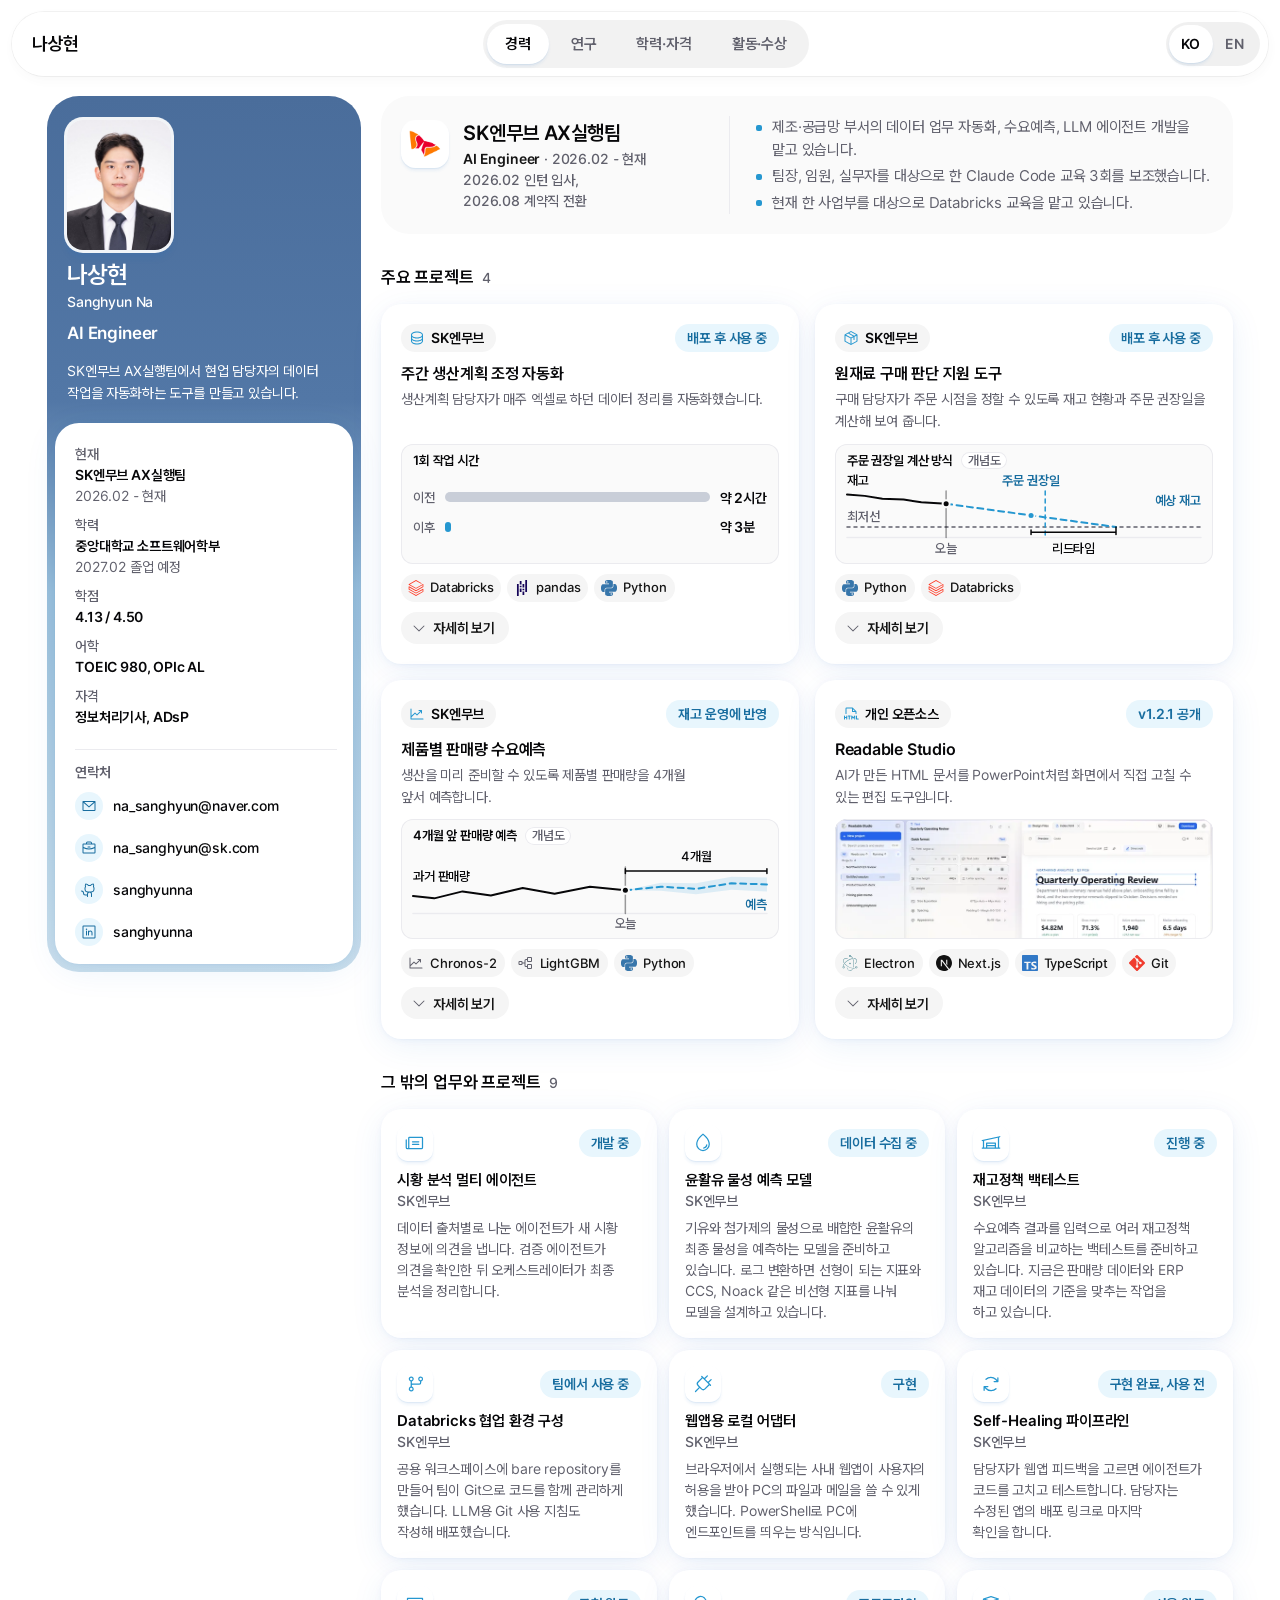
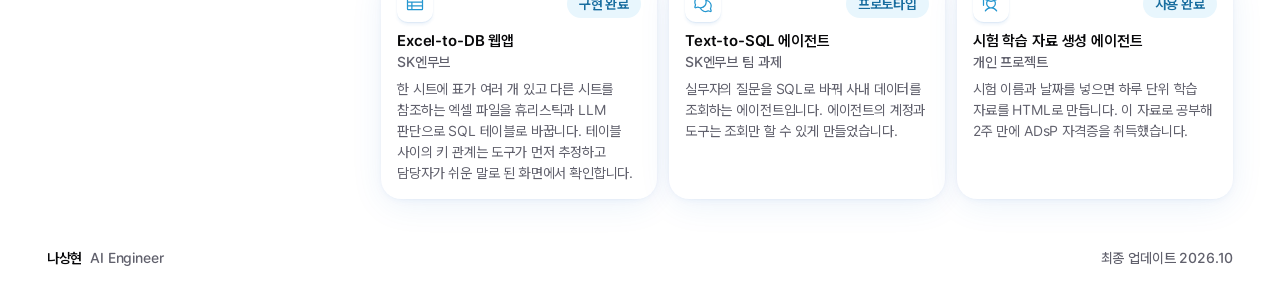
==== commit d5426689: "Restructure resume into profile rail and tabs" ====
--- a/index.html
+++ b/index.html
@@ -4,7 +4,7 @@
 <meta charset="utf-8">
 <meta name="viewport" content="width=device-width, initial-scale=1">
 <title>나상현 · AI Engineer</title>
-<meta name="description" content="SK엔무브 AX실행팀 AI 엔지니어 나상현의 이력서입니다. 경력, 프로젝트, 연구, 기술, 학력을 정리했습니다.">
+<meta name="description" content="SK엔무브 AX실행팀 AI 엔지니어 나상현의 이력서입니다. 경력, 연구, 학력과 자격, 활동과 수상을 정리했습니다.">
 <meta name="theme-color" content="#ffffff">
 <link rel="canonical" href="https://sanghyunna.github.io/">
 <link rel="alternate" hreflang="ko" href="https://sanghyunna.github.io/">
@@ -12,7 +12,7 @@
 <link rel="alternate" hreflang="x-default" href="https://sanghyunna.github.io/">
 <meta property="og:type" content="profile">
 <meta property="og:title" content="나상현 · AI Engineer">
-<meta property="og:description" content="SK엔무브 AX실행팀 AI 엔지니어 나상현의 이력서입니다. 경력, 프로젝트, 연구, 기술, 학력을 정리했습니다.">
+<meta property="og:description" content="SK엔무브 AX실행팀 AI 엔지니어 나상현의 이력서입니다. 경력, 연구, 학력과 자격, 활동과 수상을 정리했습니다.">
 <meta property="og:url" content="https://sanghyunna.github.io/">
 <meta property="og:image" content="https://sanghyunna.github.io/og.png">
 <meta property="og:image:width" content="1200">
@@ -28,282 +28,233 @@
 <link rel="preload" href="/fonts/open-runde/OpenRunde-Semibold.woff2" as="font" type="font/woff2" crossorigin>
 <link rel="stylesheet" href="/fonts/open-runde/open-runde.css">
 <link rel="stylesheet" href="/fonts/pretendard/pretendard-subset.css">
-<style>:root{color-scheme: light;--ink: #070709;--ink-2: #151515;--muted: #60606c;--faint: #868c98;--line: #ebebef;--bg: #ffffff;--card: #f5f5f5;--card-2: #fafafa;--paper: #ffffff;--accent: #2597d0;--accent-ink: #186d9f;--accent-tint: #c0eaff;--accent-wash: #e8f6fd;--frame: linear-gradient(180deg, #4a6d9b 0%, #5277a6 46%, #9abfda 74%, #cbdfec 100%);--frame-solid: #5277a6;--on-frame: #ffffff;--kind-edu: #9ab3cf;--kind-lab: #5fb2df;--kind-club: #9aa7e6;--kind-work: #1f3f73;--series-before: #c9ced8;--font-sans: 'Open Runde', 'Pretendard Variable', Pretendard, -apple-system, BlinkMacSystemFont, 'Apple SD Gothic Neo', 'Noto Sans KR', 'Segoe UI', sans-serif;--fs-display: clamp(3rem, 1.6rem + 6vw, 5rem);--fs-h2: clamp(2rem, 1.4rem + 2.4vw, 2.75rem);--fs-h3: clamp(1.375rem, 1.05rem + 1.2vw, 1.75rem);--fs-title: 1.25rem;--fs-lead: 1.125rem;--fs-body: 1rem;--fs-chip: 1.0625rem;--fs-sm: 0.875rem;--fs-xs: 0.8125rem;--lh-display: 0.92;--lh-h2: 1.12;--lh-h3: 1.22;--lh-text: 1.55;--ls-display: -0.04em;--ls-h2: -0.035em;--ls-h3: -0.03em;--ls-text: -0.01em;--page-pad: clamp(0.5rem, -0.6rem + 4.4vw, 3.25rem);--frame-inset: clamp(0.5rem, 0.35rem + 0.5vw, 0.75rem);--wrap: 82.625rem;--gap: clamp(0.75rem, 0.2rem + 2.2vw, 2.25rem);--card-pad: clamp(1.75rem, 1.3rem + 1.6vw, 2.5rem);--section-gap: clamp(6rem, 3.6rem + 9vw, 11rem);--head-gap: clamp(2rem, 1.4rem + 2.2vw, 3.25rem);--r-frame-top: 1.75rem;--r-frame: clamp(2rem, 1.4rem + 2vw, 3rem);--r-card: clamp(2rem, 1.4rem + 2vw, 3rem);--r-panel: 2.5rem;--r-sheet: 2rem;--r-paper: 1.125rem;--r-inset: 1rem;--r-tile: 0.75rem;--r-pill: 100px;--shadow-paper: 0 0.42px 2.1px -0.75px rgb(22 106 196 / 0.08), 0 1.6px 8px -1.5px rgb(22 106 196 / 0.08), 0 7px 35px -2.25px rgb(22 106 196 / 0.09);--shadow-lift: 0 0.42px 0.42px rgb(22 106 196 / 0.01), 0 1.6px 1.6px rgb(22 106 196 / 0.04), 0 7px 7px rgb(22 106 196 / 0.17);--shadow-chip: 0 1px 1px rgb(23 107 197 / 0.08), 0 3px 3px rgb(23 107 197 / 0.07);--shadow-sheet: 0 17px 37px rgb(16 55 132 / 0.04), 0 67px 67px rgb(16 55 132 / 0.03), 0 150px 90px rgb(16 55 132 / 0.02);--shadow-cta: inset 0 0 0 1.5px rgb(255 255 255 / 0.14), 0 1px 2px rgb(36 36 40 / 0.1), 0 3px 3px rgb(36 36 40 / 0.09), 0 10px 18px -8px rgb(36 36 40 / 0.35);--shadow-nav: 0.12px 0.48px 1.7px -1.5px rgb(82 82 82 / 0.08), 1px 4px 14px -3px rgb(82 82 82 / 0.06);--ease-out: cubic-bezier(0.16, 1, 0.3, 1);--dur: 400ms;--dur-fast: 180ms;--z-nav: 20;--z-skip: 30;}*, *::before, *::after{box-sizing: border-box;}*{margin: 0;}html{-webkit-text-size-adjust: 100%;text-size-adjust: 100%;scroll-behavior: smooth;scroll-padding-top: 6rem;scrollbar-color: #c9ced8 transparent;}@media (prefers-reduced-motion: reduce){html{scroll-behavior: auto;}}body{background: var(--bg);color: var(--ink);font-family: var(--font-sans);font-size: var(--fs-body);line-height: var(--lh-text);letter-spacing: var(--ls-text);font-synthesis: none;text-rendering: optimizeLegibility;-webkit-font-smoothing: antialiased;-moz-osx-font-smoothing: grayscale;word-break: keep-all;overflow-wrap: break-word;}:lang(en) body, body:lang(en){word-break: normal;}img, svg{display: block;max-width: 100%;}img{height: auto;}a{color: inherit;text-decoration-thickness: 1px;text-underline-offset: 0.2em;}button{font: inherit;color: inherit;}ul, ol{padding: 0;list-style: none;}strong{font-weight: 600;color: var(--ink);}::selection{background: var(--accent-tint);color: var(--ink);}:focus-visible{outline: 2px solid var(--accent-ink);outline-offset: 3px;border-radius: 6px;}input, textarea{caret-color: var(--accent-ink);}.vh{position: absolute !important;width: 1px;height: 1px;margin: -1px;padding: 0;overflow: hidden;clip: rect(0 0 0 0);white-space: nowrap;border: 0;}.skip{position: fixed;top: 0.75rem;left: 0.75rem;z-index: var(--z-skip);padding: 0.75rem 1.25rem;border-radius: var(--r-pill);background: var(--ink);color: #fff;font-weight: 600;text-decoration: none;transform: translateY(-200%);}.skip:focus{transform: none;}.sprite{display: none;}.icon{flex: none;width: 1.25rem;height: 1.25rem;fill: currentColor;}.icon--sm{width: 1rem;height: 1rem;}.icon--lg{width: 1.5rem;height: 1.5rem;}.wrap{width: 100%;max-width: var(--wrap);margin-inline: auto;padding-inline: var(--page-pad);}.section{padding-top: var(--section-gap);}.section__head{margin-bottom: var(--head-gap);text-align: center;}.h2{font-size: var(--fs-h2);font-weight: 600;line-height: var(--lh-h2);letter-spacing: var(--ls-h2);color: var(--ink-2);text-wrap: balance;}.h2__tile{display: inline-grid;place-items: center;width: 1.12em;height: 1.12em;margin-inline: 0.16em;vertical-align: -0.2em;border-radius: 0.26em;background: var(--paper);box-shadow: var(--shadow-lift);color: var(--accent);transform: rotate(-4deg);}.h2__tile .icon{width: 0.56em;height: 0.56em;}.h2__tile img{width: 0.7em;height: 0.7em;object-fit: contain;}.h3{font-size: var(--fs-h3);font-weight: 500;line-height: var(--lh-h3);letter-spacing: var(--ls-h3);color: var(--ink);text-wrap: balance;}.title{font-size: var(--fs-title);font-weight: 600;line-height: 1.4;letter-spacing: -0.01em;color: var(--ink);}.lead{font-size: var(--fs-lead);line-height: var(--lh-text);color: var(--muted);}.muted{color: var(--muted);}.meta{font-size: var(--fs-sm);font-weight: 500;line-height: 1.5;color: var(--muted);font-variant-numeric: tabular-nums;}.card{border-radius: var(--r-card);background: var(--card);padding: var(--card-pad);}.card--soft{background: var(--card-2);}.paper{border-radius: var(--r-paper);background: var(--paper);box-shadow: var(--shadow-paper);}.sheet{border-radius: var(--r-sheet);background: var(--paper);box-shadow: var(--shadow-sheet);}.chip{display: inline-flex;align-items: center;gap: 0.5rem;min-height: 2.5rem;padding: 0.5rem 1.125rem 0.5rem 1rem;border-radius: var(--r-pill);background: var(--paper);font-size: var(--fs-chip);font-weight: 600;line-height: 1.4;letter-spacing: -0.01em;color: var(--ink);white-space: nowrap;}.chip>.icon{color: var(--accent);}.chip>img{width: auto;height: 1.25rem;object-fit: contain;}.chip--float{min-height: 2.25rem;padding: 0.375rem 1.125rem 0.375rem 0.875rem;border-radius: 2rem;box-shadow: var(--shadow-chip);}.status{display: inline-flex;align-items: center;min-height: 1.75rem;padding: 0.125rem 0.75rem;border-radius: var(--r-pill);background: var(--accent-wash);color: var(--accent-ink);font-size: var(--fs-sm);font-weight: 600;line-height: 1.4;white-space: nowrap;}.btn{display: inline-flex;align-items: center;justify-content: center;gap: 0.5rem;min-height: 3rem;padding: 0.75rem 1.5rem;border: 0;border-radius: var(--r-pill);font-size: var(--fs-chip);font-weight: 600;line-height: 1.4;letter-spacing: -0.01em;text-decoration: none;white-space: nowrap;cursor: pointer;transition: background-color var(--dur-fast) ease-out, transform var(--dur-fast) var(--ease-out), box-shadow var(--dur-fast) ease-out;}.btn:active{transform: scale(0.98);}.btn--dark{background: var(--ink);color: #fff;box-shadow: var(--shadow-cta);}.btn--dark:hover{background: #23232a;}.btn--light{background: var(--paper);color: var(--ink);}.btn--light:hover{background: #f0f1f4;}.btn--glass{background: rgb(0 0 0 / 0.12);color: var(--on-frame);box-shadow: inset 0 0 0 1px rgb(255 255 255 / 0.4);}.btn--glass:hover{background: rgb(0 0 0 / 0.2);}.tile{display: inline-grid;flex: none;place-items: center;width: var(--tile, 3.25rem);height: var(--tile, 3.25rem);border-radius: calc(var(--tile, 3.25rem) * 0.3);background: var(--paper);box-shadow: var(--shadow-chip);color: var(--accent);overflow: hidden;}.tile>img{width: 68%;height: 68%;object-fit: contain;}.tile--wide>img{width: 80%;}.tile--round{border-radius: 50%;}.tile--round>img.tile__fill{width: 100%;height: 100%;}.ph{position: relative;display: grid;place-content: center;justify-items: center;gap: 0.5rem;aspect-ratio: 16 / 10;padding: 1rem;border-radius: var(--r-paper);background: repeating-linear-gradient(135deg, rgb(37 151 208 / 0.035) 0 10px, transparent 10px 20px), var(--paper);box-shadow: var(--shadow-paper);color: var(--muted);text-align: center;}.ph::before{content: '';position: absolute;inset: 0.625rem;border: 1.5px dashed #d3d9e3;border-radius: calc(var(--r-paper) - 0.5rem);pointer-events: none;}.ph>.icon{width: 1.75rem;height: 1.75rem;color: var(--accent);}.ph__label{font-size: var(--fs-sm);font-weight: 500;line-height: 1.4;}.tags{display: flex;flex-wrap: wrap;gap: 0.5rem;}.tag{display: inline-flex;align-items: center;gap: 0.375rem;min-height: 2rem;padding: 0.25rem 0.75rem 0.25rem 0.625rem;border-radius: var(--r-pill);background: var(--paper);font-size: var(--fs-sm);font-weight: 500;line-height: 1.4;color: var(--ink-2);white-space: nowrap;}.tag>svg{width: 1rem;height: 1rem;fill: currentColor;}.tag>svg.tag__ph{color: var(--muted);}.points{display: grid;gap: 0.625rem;}.points>li{position: relative;padding-left: 1.125rem;font-size: var(--fs-body);line-height: var(--lh-text);color: var(--muted);}.points>li::before{content: '';position: absolute;left: 0.125rem;top: 0.68em;width: 0.375rem;height: 0.375rem;border-radius: 2px;background: var(--accent);}.grid-2{display: grid;grid-template-columns: repeat(2, minmax(0, 1fr));gap: var(--gap);}.grid-3{display: grid;grid-template-columns: repeat(3, minmax(0, 1fr));gap: var(--gap);}@media (max-width: 63.99rem){.grid-3{grid-template-columns: repeat(2, minmax(0, 1fr));}}@media (max-width: 47.99rem){.grid-2, .grid-3{grid-template-columns: minmax(0, 1fr);}}@media print{:root{--section-gap: 1.75rem;--head-gap: 0.75rem;--card-pad: 1rem;}body{font-size: 10.5pt;}.nav, .skip, .ph, .btn, .hero__papers{display: none !important;}.card, .paper, .sheet{box-shadow: none !important;break-inside: avoid;}.section__head{text-align: left;}.h2__tile{display: none;}body .hero__title, body .hero__role, body .hero__lede, body .ct__title, body .ct__text{color: var(--ink);}body .ct__frame{padding: 1rem 0;background: none;}a{text-decoration: none;}}@media (prefers-reduced-motion: reduce){*, *::before, *::after{animation: none !important;transition: none !important;}.btn:active{transform: none;}}.nav{position: fixed;top: var(--frame-inset);left: var(--frame-inset);right: var(--frame-inset);z-index: var(--z-nav);pointer-events: none;}.nav__bar{position: relative;display: flex;align-items: center;gap: 0.75rem;height: 4rem;padding: 0.5rem 0.5rem 0.5rem 1.25rem;border-radius: 120px;pointer-events: auto;transition: background-color var(--dur) ease-out, box-shadow var(--dur) ease-out, color var(--dur) ease-out, backdrop-filter var(--dur) ease-out;}.nav[data-state='solid'] .nav__bar{background: rgb(255 255 255 / 0.84);-webkit-backdrop-filter: blur(10px) saturate(1.4);backdrop-filter: blur(10px) saturate(1.4);box-shadow: var(--shadow-nav);color: var(--ink);}.nav[data-state='over'] .nav__bar{background: transparent;color: var(--on-frame);}.nav__brand{display: flex;align-items: center;min-width: 2.75rem;min-height: 2.75rem;margin-right: auto;font-size: 1.1875rem;font-weight: 600;letter-spacing: -0.02em;text-decoration: none;white-space: nowrap;}.nav__links{position: absolute;left: 50%;display: flex;gap: 0.25rem;transform: translateX(-50%);}.nav__link{padding: 0.5rem 0.75rem;border-radius: var(--r-pill);font-size: 0.9375rem;font-weight: 500;text-decoration: none;white-space: nowrap;transition: color var(--dur-fast) ease-out, background-color var(--dur-fast) ease-out;}.nav[data-state='solid'] .nav__link{color: var(--muted);}.nav[data-state='solid'] .nav__link:hover{color: var(--ink);background: rgb(7 7 9 / 0.04);}.nav[data-state='over'] .nav__link{color: var(--on-frame);}.nav[data-state='over'] .nav__link:hover{color: #fff;background: rgb(255 255 255 / 0.12);}.nav__end{display: flex;align-items: center;gap: 0.5rem;}.lang{display: inline-flex;padding: 0.1875rem;border-radius: var(--r-pill);transition: background-color var(--dur) ease-out;}.nav[data-state='solid'] .lang, .footer .lang{background: rgb(7 7 9 / 0.06);}.nav[data-state='over'] .lang{background: rgb(0 0 0 / 0.12);}.nav[data-state='over'] .lang__opt{opacity: 1;}.lang__opt{position: relative;display: inline-grid;place-items: center;min-width: 2.75rem;height: 2.375rem;padding-inline: 0.625rem;border-radius: var(--r-pill);font-size: 0.875rem;font-weight: 600;letter-spacing: 0.01em;text-decoration: none;color: inherit;opacity: 0.78;}.lang__opt::after{content: '';position: absolute;inset: -0.1875rem 0;}.lang__opt:hover{opacity: 1;}.lang__opt[aria-current='page']{opacity: 1;background: var(--paper);color: var(--ink);box-shadow: var(--shadow-chip);}.nav__cta{min-height: 3rem;padding: 0.625rem 1.25rem 0.625rem 1rem;}.nav[data-state='solid'] .nav__cta{background: var(--ink);color: #fff;box-shadow: var(--shadow-cta);}.nav[data-state='solid'] .nav__cta:hover{background: #23232a;}.nav[data-state='over'] .nav__cta{background: var(--paper);color: var(--ink);}.nav[data-state='over'] .nav__cta:hover{background: #f0f1f4;}.nav__cta-short{display: none;}.nav__mobile{display: none;}.nav__toggle{display: grid;place-items: center;width: 2.75rem;height: 2.75rem;border-radius: var(--r-pill);list-style: none;cursor: pointer;}.nav__toggle::-webkit-details-marker{display: none;}.nav__panel{position: absolute;top: calc(100% + 0.5rem);left: 0;right: 0;display: grid;gap: 0.25rem;padding: 1rem;border-radius: var(--r-paper);background: var(--paper);color: var(--ink);box-shadow: var(--shadow-paper);}.nav__mobile:not([open]) .nav__panel{display: none;}.nav .nav__panel .nav__link{display: flex;align-items: center;min-height: 2.75rem;color: var(--ink-2);}.nav .nav__panel .nav__link:hover{background: var(--card);}.nav[data-state='over'] :focus-visible{outline-color: var(--on-frame);}.nav .nav__panel :focus-visible{outline-color: var(--accent-ink);}@media (max-width: 63.99rem){.nav__links{display: none;}.nav__mobile{display: block;}}@media (max-width: 47.99rem){.nav__bar{height: 3.75rem;padding: 0.375rem 0.375rem 0.375rem 1rem;gap: 0.375rem;}.nav__brand{font-size: 1.0625rem;}.lang__opt{min-width: 2.75rem;height: 2.75rem;}.lang__opt::after{inset: 0;}.nav__cta{min-height: 2.75rem;min-width: 2.75rem;padding: 0.5rem;}.nav__cta-long{display: none;}.nav__cta-short{display: none;}}.hero__frame{position: relative;display: flex;flex-direction: column;margin: var(--frame-inset);padding-top: 7.5rem;border-radius: var(--r-frame-top) var(--r-frame-top) var(--r-frame) var(--r-frame);background: var(--frame-solid) var(--frame);color: var(--on-frame);text-align: center;overflow: hidden;}.hero__sentinel{position: absolute;left: 0;top: 1.5rem;width: 1px;height: 1px;pointer-events: none;}.hero__title{font-size: var(--fs-display);font-weight: 600;line-height: var(--lh-display);letter-spacing: var(--ls-display);}.hero__role{margin-top: 1rem;font-size: var(--fs-title);font-weight: 600;}.hero__lede{max-width: 36rem;margin: 0.75rem auto 0;font-size: var(--fs-lead);line-height: 1.6;text-wrap: balance;}.hero__actions{display: flex;flex-wrap: wrap;justify-content: center;gap: 0.75rem;margin-top: 2rem;}.hero__papers{--photo: 7.5rem;display: grid;}.hero__paper{--tx: 0rem;--ty: 0rem;--rot: 0deg;position: relative;display: grid;gap: 0.75rem;padding: 1.75rem 1.25rem 2.5rem;color: var(--ink);text-align: left;transform: translate(var(--tx), var(--ty)) rotate(var(--rot));}.hero__label{position: absolute;top: 0;left: 1.25rem;font-size: 0.9375rem;color: var(--ink-2);transform: translateY(-50%);}.hero__paper-title{font-size: var(--fs-chip);font-weight: 600;line-height: 1.4;color: var(--ink);}.hero__paper--work{grid-template-columns: auto minmax(0, 1fr);align-items: start;padding-top: 4.5rem;}.hero__photo{position: absolute;top: 0;left: 72%;width: var(--photo);height: var(--photo);padding: 0.75rem;border-radius: 50%;box-shadow: 0 0 0 4px var(--paper), var(--shadow-lift);object-fit: cover;transform: translate(-50%, -50%);}.hero__photo::before{inset: 0.375rem;border-radius: 50%;}.hero__photo>.icon{width: 1.25rem;height: 1.25rem;}.hero__photo .ph__label{display: block;max-width: 5.5rem;font-size: var(--fs-xs);line-height: 1.3;text-wrap: balance;}@media (min-width: 48rem){.hero__frame{min-height: min(58rem, calc(100vh - 2 * var(--frame-inset)));min-height: min(58rem, calc(100svh - 2 * var(--frame-inset)));}.hero__papers{--side: 17rem;--tuck: 2.5rem;grid-template-columns: minmax(0, 1fr) clamp(18rem, 100% - 2 * (var(--side) - var(--tuck)), 21rem) minmax(0, 1fr);align-items: end;align-content: end;min-height: 17rem;margin-top: auto;padding: 4rem var(--page-pad) 3rem;}.hero__paper{grid-row: 1;}.hero__paper--work{--ty: -0.5rem;grid-column: 2;z-index: 2;}.hero__paper--edu, .hero__paper--lab{width: min(var(--side), 100% + var(--tuck));}.hero__paper--edu{--tx: var(--tuck);--ty: 1.25rem;--rot: -6deg;grid-column: 1;justify-self: end;padding-right: calc(1.25rem + var(--tuck));}.hero__paper--lab{--tx: calc(-1 * var(--tuck));--ty: 1.5rem;--rot: 5deg;grid-column: 3;justify-self: start;padding-left: calc(1.25rem + var(--tuck));}.hero__paper--lab .hero__label{left: calc(1.25rem + var(--tuck));}}@media (max-width: 47.99rem){.hero__frame{padding-top: 6rem;}.hero__papers{grid-template-columns: repeat(2, minmax(0, 1fr));gap: 1.5rem 0.75rem;width: calc(100% - 2rem);max-width: 24rem;margin: 3.25rem auto 0;padding-bottom: 2rem;}.hero__paper{padding: 1.25rem 0.875rem;gap: 0.625rem;}.hero__paper--work{grid-column: 1 / -1;grid-row: 1;margin-top: 0;padding: 3rem 1.25rem 1.25rem;}.hero__paper--edu{grid-column: 1;grid-row: 2;--rot: -2deg;}.hero__paper--lab{grid-column: 2;grid-row: 2;--rot: 2deg;}.hero__paper--edu>.tile, .hero__paper--lab>.tile{width: 2.25rem;height: 2.25rem;}.hero__paper--edu .hero__paper-title, .hero__paper--lab .hero__paper-title{font-size: 0.9375rem;}.hero__paper--edu .hero__paper-line, .hero__paper--lab .hero__paper-line{font-size: var(--fs-xs);}.hero__label{left: 0.875rem;font-size: var(--fs-sm);padding-inline: 0.75rem;gap: 0.375rem;}.hero__paper--work .hero__label{left: auto;right: 1rem;}.hero__photo{left: 4.25rem;width: 5.5rem;height: 5.5rem;padding: 0.5rem;gap: 0.125rem;}.hero__photo .ph__label{display: block;max-width: 4.5rem;overflow: visible;line-height: 1.2;-webkit-line-clamp: unset;line-clamp: unset;}.hero__role{margin-top: 0.75rem;}.hero__lede{font-size: 1rem;}.hero__actions{margin-top: 1.5rem;}.hero__actions .btn{font-size: var(--fs-body);padding-inline: 1.25rem;}:lang(en) .hero__title{font-size: clamp(2.25rem, 10.3vw, 3rem);}}@media (min-width: 48rem) and (max-height: 50rem){.hero__frame{padding-top: 6rem;}.hero__title{font-size: 3.75rem;}.hero__actions{margin-top: 1.5rem;}.hero__papers{padding-top: 2.75rem;padding-bottom: 2.5rem;}}@media (prefers-reduced-motion: no-preference){.hero__paper{animation: hero-rise 900ms var(--ease-out) both;}.hero__paper--work{animation-delay: 60ms;}.hero__paper--edu{animation-delay: 140ms;}.hero__paper--lab{animation-delay: 220ms;}@keyframes hero-rise{from{transform: translateY(2.5rem) rotate(0deg);}to{transform: translate(var(--tx), var(--ty)) rotate(var(--rot));}}}@media print{.hero__frame{min-height: 0;margin: 0;padding-top: 0;border-radius: 0;background: none;color: var(--ink);}}.tl__legend{display: flex;flex-wrap: wrap;gap: 0.5rem 1.25rem;margin-bottom: 1.5rem;}.tl__key{display: inline-flex;align-items: center;gap: 0.5rem;}.tl__swatch{flex: none;width: 0.75rem;height: 0.75rem;border-radius: 0.25rem;}.tl__swatch--edu, .tl__bar--edu{background: var(--kind-edu);}.tl__swatch--lab, .tl__bar--lab{background: var(--kind-lab);}.tl__swatch--club, .tl__bar--club{background: var(--kind-club);}.tl__swatch--work, .tl__bar--work{background: var(--kind-work);}.tl__rows{--tl-gap: 0.25rem;display: grid;row-gap: var(--tl-gap);}.tl__axis, .tl__row{display: grid;grid-template-columns: 19rem 1fr;column-gap: 1.5rem;}.tl__label{display: flex;align-items: center;gap: 0.75rem;min-width: 0;}.tl__label>div{min-width: 0;}.tl__name{font-size: var(--fs-body);font-weight: 600;line-height: 1.3;color: var(--ink);}.tl__sub{line-height: 1.4;}.tl__period{white-space: nowrap;}.tl__track{position: relative;min-height: 2.75rem;background: repeating-linear-gradient(to right, var(--line) 0 1px, transparent 1px calc(100% / var(--years)));}.tl__row>.tl__track::before{content: '';position: absolute;inset: auto 0 100%;height: var(--tl-gap);background: inherit;}.tl__row>.tl__track::after{content: '';position: absolute;top: calc(-1 * var(--tl-gap));bottom: 0;left: calc(var(--now) - 0.75px);width: 1.5px;background: var(--ink);opacity: 0.4;}.tl__bar{position: absolute;top: 50%;left: var(--s);width: calc(var(--e) - var(--s));min-width: 0.75rem;height: 1.25rem;border-radius: var(--r-pill);transform: translateY(-50%);}.tl__bar--edu{opacity: 0.9;}.tl__bar--ongoing{-webkit-mask-image: linear-gradient(to right, var(--ink) calc(100% - min(1.5rem, 50%)), transparent);mask-image: linear-gradient(to right, var(--ink) calc(100% - min(1.5rem, 50%)), transparent);}.tl__axis>.tl__track{min-height: 3.25rem;}.tl__year{position: absolute;top: 0;left: var(--x);padding-left: 0.375rem;font-size: var(--fs-xs);font-weight: 500;line-height: 1.25rem;color: var(--muted);font-variant-numeric: tabular-nums;white-space: nowrap;}.tl__year-short{display: none;}.tl__now{position: absolute;bottom: 0;left: var(--now);padding: 0.125rem 0.625rem;border-radius: var(--r-pill);background: var(--ink);color: var(--on-frame);font-size: var(--fs-xs);font-weight: 600;line-height: 1.25rem;white-space: nowrap;transform: translateX(-50%);}@media (max-width: 63.99rem){.tl__bar{height: 0.875rem;}}@media (max-width: 47.99rem){.tl__legend{margin-bottom: 1.25rem;}.tl__rows{--tl-gap: 0px;row-gap: 1.25rem;}.tl__axis, .tl__row{grid-template-columns: minmax(0, 1fr);row-gap: 0.5rem;}.tl__axis>.tl__label{display: none;}.tl__track{min-height: 1.75rem;}.tl__year{padding-left: 0.25rem;}.tl__year-full{display: none;}.tl__year-short{display: inline;}}@media print{.tl__legend, .tl__rows{-webkit-print-color-adjust: exact;print-color-adjust: exact;}}.emp{display: grid;grid-template-columns: 1.15fr 0.85fr;gap: var(--gap);align-items: center;}.emp__title{margin-top: 1.25rem;}.emp__period{margin-top: 0.5rem;}.emp .points{margin-top: 1.5rem;}.emp .points>li{font-size: 1.0625rem;}.emp__visual{position: relative;min-height: 15rem;}.emp__paper{position: absolute;top: 50%;left: 50%;width: min(80%, 21rem);}.emp__paper--front{display: grid;place-items: center;padding: clamp(1.25rem, 8%, 2.5rem) clamp(1rem, 6.5%, 2rem);transform: translate(-45%, -46%) rotate(3deg);}.emp__paper--front>img{width: 62%;}.emp__paper--back{aspect-ratio: 2;width: min(56%, 14.7rem);transform: translate(-90%, -54%) rotate(-5deg);}.proj{display: flex;flex-direction: column;}.proj__top{display: flex;flex-wrap: wrap;align-items: center;gap: 0.5rem;}.proj__title{margin-top: 1.25rem;}.proj__summary{margin-top: 0.5rem;}.proj__stage{position: relative;display: grid;margin-block: 1.75rem;}.proj .points{margin-top: 0;}.proj .tags{margin-top: 1.25rem;}.proj__link{align-self: flex-start;margin-top: 1.25rem;}.proj__shot{width: 92%;margin-inline: auto;overflow: hidden;transform: rotate(-2deg);}.proj__shot>img{width: 100%;}.proj__ph, .proj__stage>img{transform: rotate(-1.5deg);}.proj__chart{transform: rotate(1deg);}@media (max-width: 63.99rem){.proj__stage{justify-items: center;}.proj__ph, .proj__stage>img{width: min(100%, 30rem);justify-self: start;}.proj__chart{width: min(100%, 30rem);justify-self: end;margin-top: -1.5rem;padding: 1rem 1.125rem 1.125rem;z-index: 1;}}@media (min-width: 64rem){.proj__stage{min-height: 17.5rem;}.proj__ph, .proj__stage>img{grid-area: 1 / 1;align-self: start;justify-self: start;width: 74%;transform: rotate(-3deg);}.proj__chart{grid-area: 1 / 1;align-self: start;justify-self: end;width: max(64%, 17.5rem);margin-top: 4rem;padding: 1rem 1.125rem 1.125rem;z-index: 1;transform: rotate(2.5deg);}.proj .proj__ph{place-content: start;justify-items: start;padding: 1.125rem;text-align: left;}.proj .proj__ph>.icon{width: 1.25rem;height: 1.25rem;}.proj .proj__ph>.ph__label{font-size: var(--fs-xs);}}@media (prefers-reduced-motion: no-preference) and (pointer: fine){.proj__ph, .proj__stage>img, .proj__chart, .proj__shot{transition: transform var(--dur) var(--ease-out);}.proj:hover .proj__chart, .proj:focus-within .proj__chart, .proj:hover .proj__shot, .proj:focus-within .proj__shot{transform: rotate(0deg) translateY(-4px);}.proj:hover .proj__ph, .proj:focus-within .proj__ph, .proj:hover .proj__stage>img, .proj:focus-within .proj__stage>img{transform: rotate(-1deg);}}.more__top{display: flex;flex-wrap: wrap;align-items: flex-start;justify-content: space-between;gap: 0.5rem;}.more__title{margin-top: 2rem;}.more__title + .meta{margin-top: 0.25rem;}.more__text{margin-top: 0.75rem;font-size: var(--fs-body);line-height: 1.6;color: var(--muted);}.chart__head{display: flex;flex-wrap: wrap;align-items: baseline;justify-content: space-between;gap: 0.25rem 0.75rem;}.chart__title{font-size: 0.9375rem;font-weight: 600;line-height: 1.4;color: var(--ink);}.chart__tag{font-size: var(--fs-xs);font-weight: 500;line-height: 1.4;color: var(--muted);white-space: nowrap;}.chart__plot{position: relative;aspect-ratio: 5 / 3;margin-top: 1.625rem;margin-bottom: 1.625rem;}.chart__svg{position: absolute;inset: 0;width: 100%;height: 100%;overflow: visible;}.chart__svg :is(path, polyline){fill: none;stroke-linecap: round;stroke-linejoin: round;}.chart__axis{stroke: var(--line);stroke-width: 1.5;}.chart__solid{stroke: var(--ink);stroke-width: 2;}.chart__dash{stroke: var(--accent);stroke-width: 2;stroke-dasharray: 6 4.5;}.chart__min{stroke: var(--muted);stroke-width: 1.5;stroke-dasharray: 3 4;}.chart__rule{stroke: var(--ink);stroke-width: 1.5;stroke-opacity: 0.4;}.chart__mark{stroke: var(--accent);stroke-width: 1.5;stroke-dasharray: 4 4;}.chart__bracket{stroke: var(--ink);stroke-width: 1.5;}.chart__band{fill: var(--accent);fill-opacity: 0.14;stroke: none;}.chart__halo{stroke: var(--paper);stroke-width: 9;}.chart__dot{stroke: var(--ink);stroke-width: 5;}.chart__dot--accent{stroke: var(--accent);}.chart__label{position: absolute;left: var(--x);top: var(--y);font-size: var(--fs-xs);font-weight: 500;line-height: 1.35;color: var(--muted);white-space: nowrap;}.chart__label--ink{color: var(--ink);}.chart__label--accent{color: var(--accent-ink);font-weight: 600;}.chart__label--ne, .chart__label--sw{white-space: normal;}.chart__label--ne{transform: translateY(-100%);padding-bottom: 0.25rem;}.chart__label--n{transform: translate(-50%, -100%);padding-bottom: 0.25rem;}.chart__label--s{transform: translateX(-50%);padding-top: 0.25rem;}.chart__label--sw{left: auto;right: calc(100% - var(--x));}.chart-bars{display: grid;grid-template-columns: max-content 1fr max-content;gap: 0.625rem 0.75rem;margin-top: 1.125rem;align-items: center;}.chart-bars__row{display: grid;grid-template-columns: max-content 1fr max-content;column-gap: 0.75rem;align-items: center;}@supports (grid-template-columns: subgrid){.chart-bars__row{grid-column: 1 / -1;grid-template-columns: subgrid;column-gap: 0;}}.chart-bars__label{font-size: var(--fs-sm);font-weight: 500;color: var(--muted);white-space: nowrap;}.chart-bars__track{display: flex;align-items: center;min-width: 0;}.chart-bars__bar{width: var(--v);min-width: 6px;height: 0.75rem;border-radius: var(--r-pill);background: var(--series-before);}.chart-bars__row:last-child .chart-bars__bar{background: var(--accent);}.chart-bars__value{font-size: 0.9375rem;font-weight: 600;color: var(--ink);font-variant-numeric: tabular-nums;white-space: nowrap;}@media (max-width: 47.99rem){.emp{grid-template-columns: 1fr;}.emp__visual{min-height: 12rem;}}.rs{display: flex;flex-direction: column;}.rs__grid{margin-top: var(--gap);}.rs>.chip{align-self: flex-start;max-width: 100%;white-space: normal;}.rs>.chip>img{flex: none;}.rs__when{margin-top: 0.75rem;}.rs>.h3{margin-top: 1rem;}.rs__summary{margin-top: 0.5rem;}.rs>.points{margin-top: 1.5rem;}.rs>.tags{margin-top: 1.25rem;}.rs__visual{container-type: inline-size;display: grid;grid-template-columns: minmax(0, 1fr);align-content: center;flex: 1 0 auto;margin-top: 1.5rem;}.rs__pair-row{display: flex;justify-content: center;gap: 0.75rem;padding-block: 0.25rem;}.rs__pair-item{padding: 1.25rem 1.5rem;font-size: 1.375rem;font-weight: 600;line-height: 1.3;letter-spacing: -0.02em;color: var(--ink);text-align: center;text-wrap: balance;transform: rotate(-3deg);}.rs__pair-item:nth-child(even){transform: rotate(3deg);}.rs__pair-cap{margin-top: 0.875rem;font-size: 0.9375rem;line-height: 1.5;color: var(--muted);text-align: center;}.rs__results{display: grid;grid-template-columns: repeat(auto-fit, minmax(min(100%, 11rem), 1fr));gap: 0.75rem;margin-top: 1.25rem;}.rs__result{display: grid;align-content: start;gap: 0.125rem;padding: 1rem 1.25rem;}.rs__result-value{font-size: 1.75rem;font-weight: 600;line-height: 1.2;letter-spacing: -0.02em;color: var(--ink);font-variant-numeric: tabular-nums;}.rs__result-label{font-size: var(--fs-sm);line-height: 1.45;color: var(--muted);}.rs__fig{margin-top: 1.25rem;}img.rs__fig{width: 100%;border-radius: var(--r-paper);box-shadow: var(--shadow-paper);}.rs__chart{width: min(100%, 23rem);padding: 1rem 1.125rem;}.rs__chart-head{display: flex;align-items: baseline;justify-content: space-between;gap: 0.75rem;}.rs__chart-title{font-size: 0.9375rem;font-weight: 600;line-height: 1.4;color: var(--ink);}.rs__chart-tag{font-size: var(--fs-xs);line-height: 1.4;color: var(--muted);}.rs__chart-box{position: relative;aspect-ratio: 5 / 3;margin-top: 0.625rem;border-left: 1px solid var(--line);border-bottom: 1px solid var(--line);}.rs__chart-box>svg{position: absolute;inset: 0;width: 100%;height: 100%;overflow: visible;}.rs__line{fill: none;stroke-width: 2px;stroke-linecap: round;stroke-linejoin: round;}.rs__line--high{stroke: var(--faint);stroke-dasharray: 4 6;}.rs__line--low{stroke: var(--accent);}.rs__chart-x{margin-top: 0.375rem;font-size: var(--fs-xs);line-height: 1.4;color: var(--muted);text-align: right;}.rs__legend{display: flex;flex-wrap: wrap;gap: 0.375rem 1.25rem;margin-top: 0.625rem;}.rs__key{display: inline-flex;align-items: center;gap: 0.5rem;font-size: var(--fs-sm);line-height: 1.4;color: var(--muted);}.rs__swatch{flex: none;width: 1.5rem;border-top: 2px solid var(--accent);}.rs__swatch--high{border-top-style: dashed;border-top-color: var(--faint);}.rs__step{position: relative;display: flex;align-items: center;gap: 0.75rem;padding: 0.875rem 1rem;}.rs__step + .rs__step{margin-top: 2rem;}.rs__step:last-child{background: var(--accent-wash);}.rs__step-label{font-size: 0.9375rem;font-weight: 600;line-height: 1.4;color: var(--ink);}.rs__step:last-child>.rs__step-label{color: var(--accent-ink);}.rs__step>.icon{position: absolute;top: -1.625rem;left: 1.625rem;color: var(--muted);transform: rotate(90deg);}@media (max-width: 63.99rem){.rs>.chip{font-size: 0.9375rem;}}@media (min-width: 48rem){.rs--wide{display: grid;grid-template-columns: repeat(2, minmax(0, 1fr));grid-template-rows: repeat(5, auto) 1fr;column-gap: var(--gap);align-items: start;}.rs--wide>*{grid-column: 1;}.rs--wide>.chip{justify-self: start;}.rs--wide>.rs__visual{grid-column: 2;grid-row: 1 / -1;margin-top: 0;}}.sk .tags{gap: 0.625rem;margin-top: 1.5rem;}.sk .tag{min-height: 2.75rem;padding: 0.375rem 1rem 0.375rem 0.75rem;font-size: 0.9375rem;box-shadow: var(--shadow-chip);}.sk .tag>svg{width: 1.25rem;height: 1.25rem;}.edu{position: relative;}.edu>.h3{margin-top: 1.5rem;}.edu>.lead{margin-top: 0.25rem;}.edu>.meta{margin-top: 0.5rem;}.edu__deco{display: none;}@media (min-width: 64rem){.edu{--edu-emblem: clamp(6rem, 1.075rem + 7.7vw, 8rem);}.edu>.h3, .edu>.lead, .edu>.meta{max-width: calc(100% - var(--edu-emblem) - 4.5rem);}.edu__deco{position: absolute;right: var(--card-pad);bottom: var(--card-pad);display: block;padding: 1.25rem;transform: rotate(4deg);}.edu__deco>img{width: var(--edu-emblem);}}.edu__certs{container-type: inline-size;display: grid;}.edu__cert-list{display: grid;grid-template-columns: repeat(auto-fit, minmax(9.5rem, 1fr));gap: 0.75rem;}.edu__cert{display: flex;flex-direction: column;justify-content: space-between;padding: 1.5rem;}.edu__cert-value{font-size: 2.75rem;font-weight: 600;line-height: 1.1;letter-spacing: var(--ls-display);color: var(--ink);font-variant-numeric: tabular-nums;white-space: nowrap;}.edu__cert-name{margin-top: 0.25rem;font-size: 0.9375rem;font-weight: 500;line-height: 1.4;color: var(--muted);}@container (min-width: 30rem){.edu__cert-value{font-size: min(2.75rem, 8.6cqi);}}@container (max-width: 29.99rem){.edu__cert-list{grid-template-columns: minmax(0, 1fr);}.edu__cert{flex-direction: row;align-items: center;gap: 1rem;}.edu__cert-name{margin-top: 0;text-align: right;}}.act__org{margin-top: 1.75rem;}.act>.meta{margin-top: 0.25rem;}.act>.points{margin-top: 1rem;}@media (min-width: 48rem) and (max-width: 63.99rem){.act:first-child{grid-column: 1 / -1;}}.aw{padding: 3.5rem var(--card-pad) var(--card-pad);}.aw__grid{row-gap: 3.5rem;}.aw__item{position: relative;padding: 3.25rem var(--card-pad) var(--card-pad);border-radius: var(--r-panel);}.aw__badge{position: absolute;top: 0;left: var(--card-pad);transform: translateY(-50%);}.aw__badge>.icon{width: 1.5rem;height: 1.5rem;}.aw__top{display: flex;flex-wrap: wrap;align-items: center;gap: 0.25rem 0.75rem;}.aw__title{margin-top: 0.5rem;}.aw__note{margin-top: 0.5rem;font-size: var(--fs-body);line-height: 1.6;color: var(--muted);}@media (max-width: 47.99rem){.aw{padding-inline: 0.75rem;padding-bottom: 0.75rem;}}.ct__frame{margin-inline: var(--frame-inset);padding: 6.5rem var(--page-pad) 5rem;border-radius: var(--r-frame);background: var(--frame-solid) var(--frame);color: var(--on-frame);text-align: center;}.ct__title{font-size: var(--fs-display);font-weight: 600;line-height: var(--lh-display);letter-spacing: var(--ls-display);text-wrap: balance;}.ct__text{max-width: 36rem;margin: 1rem auto 0;font-size: var(--fs-lead);line-height: var(--lh-text);text-wrap: balance;}.ct__cards{display: grid;grid-template-columns: repeat(3, minmax(0, 1fr));gap: 1rem;max-width: 62rem;margin: 3rem auto 0;}.ct__card{display: flex;flex-direction: column;gap: 0.75rem;padding: 1.5rem;color: var(--ink);text-align: left;}.ct__label{font-weight: 600;}.ct__value{font-size: var(--fs-chip);font-weight: 600;line-height: 1.4;overflow-wrap: anywhere;}.ct__card .btn{width: 100%;padding-inline: 1rem;white-space: normal;text-align: center;}.ct__label + .btn, .ct__value + .btn{margin-top: auto;}.ct__alt, .ct__copy .btn{box-shadow: inset 0 0 0 1px var(--line);}.ct__copy:not(:has(.btn)){display: contents;}.ft__bar{display: flex;align-items: center;justify-content: space-between;gap: 1rem 2rem;padding-block: 3.5rem 3rem;}.ft__name{font-size: var(--fs-title);font-weight: 600;line-height: 1.3;letter-spacing: -0.02em;}.ft__updated{margin-left: auto;}.ft__top{display: inline-flex;align-items: center;gap: 0.375rem;min-height: 2.75rem;font-size: var(--fs-sm);font-weight: 500;color: var(--muted);text-decoration: none;}.ft__top:hover{color: var(--ink);}.ft__top .icon{transform: rotate(-90deg);}.ft .lang{background: var(--card);}@media (prefers-reduced-motion: no-preference){.ct__alt .icon--sm, .ft__top .icon{transition: transform var(--dur) var(--ease-out);}.ct__alt:hover .icon--sm{transform: translate(0.125rem, -0.125rem);}.ft__top:hover .icon{transform: rotate(-90deg) translateX(0.125rem);}}@media (max-width: 47.99rem){.ct__frame{padding: 4.5rem 1rem 1.5rem;}.ct__cards{grid-template-columns: minmax(0, 1fr);}.ft__bar{flex-direction: column;align-items: flex-start;gap: 1rem;padding-inline: calc(var(--frame-inset) + 1rem);}.ft__updated{margin-left: 0;}}@media print{.ct__frame{margin: 0;padding: 0;background: none;color: var(--ink);text-align: left;}.ct__title{font-size: var(--fs-h2);}.ft__top, .ft .lang{display: none;}}.nf__frame{margin: var(--frame-inset);border-radius: var(--r-frame);background: var(--frame-solid);color: #fff;min-height: calc(100svh - 2 * var(--frame-inset));display: grid;place-content: center;text-align: center;gap: 1rem;}.nf__title{font-size: var(--fs-display);font-weight: 600;letter-spacing: var(--ls-display);}.nf__text{font-size: 1.125rem;}</style>
+<script>(function(d,m,f){function s(){var h=location.hash.slice(1);try{h=decodeURIComponent(h)}catch(e){}d.setAttribute('data-tab',m[h]||f)}d.classList.add('js');s();addEventListener('hashchange',s)})(document.documentElement,{"projects":"experience","more":"experience","timeline":"education","awards":"activities","experience":"experience","exp-skenmove":"experience","exp-skenmove-title":"experience","g-projects":"experience","g-projects-title":"experience","work-production":"experience","work-production-title":"experience","work-procurement":"experience","work-procurement-title":"experience","work-forecast":"experience","work-forecast-title":"experience","work-readable-studio":"experience","work-readable-studio-title":"experience","g-more":"experience","g-more-title":"experience","more-market-agent":"experience","more-market-agent-title":"experience","more-lubricant":"experience","more-lubricant-title":"experience","more-inventory":"experience","more-inventory-title":"experience","more-databricks":"experience","more-databricks-title":"experience","more-local-adapter":"experience","more-local-adapter-title":"experience","more-self-healing":"experience","more-self-healing-title":"experience","more-excel2db":"experience","more-excel2db-title":"experience","more-text2sql":"experience","more-text2sql-title":"experience","more-study-agent":"experience","more-study-agent-title":"experience","research":"research","g-research":"research","g-research-title":"research","research-clip":"research","research-clip-title":"research","research-llava":"research","research-llava-title":"research","research-siting":"research","research-siting-title":"research","g-seminars":"research","g-seminars-title":"research","research-seminar":"research","research-seminar-title":"research","education":"education","g-school":"education","g-school-title":"education","g-certs":"education","g-certs-title":"education","g-overseas":"education","g-overseas-title":"education","g-coursework":"education","g-coursework-title":"education","g-timeline":"education","g-timeline-title":"education","activities":"activities","g-awards":"activities","g-awards-title":"activities","g-activities":"activities","g-activities-title":"activities"},"experience")</script>
+<style>:root{color-scheme: light;--ink: #070709;--ink-2: #151515;--muted: #60606c;--faint: #868c98;--line: #ebebef;--bg: #ffffff;--card: #f5f5f5;--card-2: #fafafa;--paper: #ffffff;--accent: #2597d0;--accent-ink: #186d9f;--accent-tint: #c0eaff;--accent-wash: #e8f6fd;--frame: linear-gradient(180deg, #4a6d9b 0%, #5277a6 46%, #9abfda 74%, #cbdfec 100%);--frame-solid: #5277a6;--frame-rail: linear-gradient(180deg, #4a6d9b 0, #5277a6 19rem, #9abfda 31rem, #cbdfec 100%);--on-frame: #ffffff;--kind-edu: #9ab3cf;--kind-lab: #5fb2df;--kind-club: #9aa7e6;--kind-work: #1f3f73;--series-before: #c9ced8;--font-sans: 'Open Runde', 'Pretendard Variable', Pretendard, -apple-system, BlinkMacSystemFont, 'Apple SD Gothic Neo', 'Noto Sans KR', 'Segoe UI', sans-serif;--fs-display: clamp(3rem, 1.6rem + 6vw, 5rem);--fs-title: 1.25rem;--fs-body: 1rem;--fs-chip: 1.0625rem;--fs-sm: 0.875rem;--fs-xs: 0.8125rem;--lh-text: 1.55;--ls-display: -0.04em;--ls-text: -0.01em;--page-pad: clamp(0.5rem, -0.6rem + 4.4vw, 3.25rem);--frame-inset: clamp(0.5rem, 0.35rem + 0.5vw, 0.75rem);--wrap: 82.625rem;--card-pad: clamp(1.75rem, 1.3rem + 1.6vw, 2.5rem);--nav-h: 4rem;--rail-w: clamp(17rem, 6rem + 17vw, 21.5rem);--shell-gap: clamp(0.75rem, 0.2rem + 1.4vw, 1.5rem);--r-item: 1.25rem;--r-group: 1.75rem;--r-frame: clamp(2rem, 1.4rem + 2vw, 3rem);--r-card: clamp(2rem, 1.4rem + 2vw, 3rem);--r-sheet: 2rem;--r-paper: 1.125rem;--r-inset: 1rem;--r-tile: 0.75rem;--r-pill: 100px;--shadow-paper: 0 0.42px 2.1px -0.75px rgb(22 106 196 / 0.08), 0 1.6px 8px -1.5px rgb(22 106 196 / 0.08), 0 7px 35px -2.25px rgb(22 106 196 / 0.09);--shadow-lift: 0 0.42px 0.42px rgb(22 106 196 / 0.01), 0 1.6px 1.6px rgb(22 106 196 / 0.04), 0 7px 7px rgb(22 106 196 / 0.17);--shadow-chip: 0 1px 1px rgb(23 107 197 / 0.08), 0 3px 3px rgb(23 107 197 / 0.07);--shadow-sheet: 0 17px 37px rgb(16 55 132 / 0.04), 0 67px 67px rgb(16 55 132 / 0.03), 0 150px 90px rgb(16 55 132 / 0.02);--shadow-cta: inset 0 0 0 1.5px rgb(255 255 255 / 0.14), 0 1px 2px rgb(36 36 40 / 0.1), 0 3px 3px rgb(36 36 40 / 0.09), 0 10px 18px -8px rgb(36 36 40 / 0.35);--shadow-nav: 0.12px 0.48px 1.7px -1.5px rgb(82 82 82 / 0.08), 1px 4px 14px -3px rgb(82 82 82 / 0.06);--ease-out: cubic-bezier(0.16, 1, 0.3, 1);--dur: 400ms;--dur-fast: 180ms;--z-nav: 20;--z-skip: 30;}:root:lang(en){--rail-w: clamp(17rem, 7rem + 18vw, 23rem);}*, *::before, *::after{box-sizing: border-box;}*{margin: 0;}html{-webkit-text-size-adjust: 100%;text-size-adjust: 100%;scroll-behavior: smooth;scroll-padding-top: 6rem;scrollbar-color: #c9ced8 transparent;}@media (prefers-reduced-motion: reduce){html{scroll-behavior: auto;}}body{background: var(--bg);color: var(--ink);font-family: var(--font-sans);font-size: var(--fs-body);line-height: var(--lh-text);letter-spacing: var(--ls-text);font-synthesis: none;text-rendering: optimizeLegibility;-webkit-font-smoothing: antialiased;-moz-osx-font-smoothing: grayscale;word-break: keep-all;overflow-wrap: break-word;}:lang(en) body, body:lang(en){word-break: normal;}img, svg{display: block;max-width: 100%;}img{height: auto;}a{color: inherit;text-decoration-thickness: 1px;text-underline-offset: 0.2em;}button{font: inherit;color: inherit;}ul, ol{padding: 0;list-style: none;}strong{font-weight: 600;color: var(--ink);}::selection{background: var(--accent-tint);color: var(--ink);}:focus-visible{outline: 2px solid var(--accent-ink);outline-offset: 3px;border-radius: 6px;}input, textarea{caret-color: var(--accent-ink);}.vh{position: absolute !important;width: 1px;height: 1px;margin: -1px;padding: 0;overflow: hidden;clip: rect(0 0 0 0);white-space: nowrap;border: 0;}.skip{position: fixed;top: 0.75rem;left: 0.75rem;z-index: var(--z-skip);padding: 0.75rem 1.25rem;border-radius: var(--r-pill);background: var(--ink);color: #fff;font-weight: 600;text-decoration: none;transform: translateY(-200%);}.skip:focus{transform: none;}.sprite{display: none;}.icon{flex: none;width: 1.25rem;height: 1.25rem;fill: currentColor;}.icon--sm{width: 1rem;height: 1rem;}.icon--lg{width: 1.5rem;height: 1.5rem;}.wrap{width: 100%;max-width: var(--wrap);margin-inline: auto;padding-inline: var(--page-pad);}.meta{font-size: var(--fs-sm);font-weight: 500;line-height: 1.5;color: var(--muted);font-variant-numeric: tabular-nums;}.card{border-radius: var(--r-card);background: var(--card);padding: var(--card-pad);}.card--soft{background: var(--card-2);}.paper{border-radius: var(--r-paper);background: var(--paper);box-shadow: var(--shadow-paper);}.sheet{border-radius: var(--r-sheet);background: var(--paper);box-shadow: var(--shadow-sheet);}.chip{display: inline-flex;align-items: center;gap: 0.5rem;min-height: 2.5rem;padding: 0.5rem 1.125rem 0.5rem 1rem;border-radius: var(--r-pill);background: var(--paper);font-size: var(--fs-chip);font-weight: 600;line-height: 1.4;letter-spacing: -0.01em;color: var(--ink);white-space: nowrap;}.chip>.icon{color: var(--accent);}.chip>img{width: auto;height: 1.25rem;object-fit: contain;}.status{display: inline-flex;align-items: center;min-height: 1.75rem;padding: 0.125rem 0.75rem;border-radius: var(--r-pill);background: var(--accent-wash);color: var(--accent-ink);font-size: var(--fs-sm);font-weight: 600;line-height: 1.4;white-space: nowrap;}.btn{display: inline-flex;align-items: center;justify-content: center;gap: 0.5rem;min-height: 3rem;padding: 0.75rem 1.5rem;border: 0;border-radius: var(--r-pill);font-size: var(--fs-chip);font-weight: 600;line-height: 1.4;letter-spacing: -0.01em;text-decoration: none;white-space: nowrap;cursor: pointer;transition: background-color var(--dur-fast) ease-out, transform var(--dur-fast) var(--ease-out), box-shadow var(--dur-fast) ease-out;}.btn:active{transform: scale(0.98);}.btn--dark{background: var(--ink);color: #fff;box-shadow: var(--shadow-cta);}.btn--dark:hover{background: #23232a;}.tile{display: inline-grid;flex: none;place-items: center;width: var(--tile, 3.25rem);height: var(--tile, 3.25rem);border-radius: calc(var(--tile, 3.25rem) * 0.3);background: var(--paper);box-shadow: var(--shadow-chip);color: var(--accent);overflow: hidden;}.tile>img{width: 68%;height: 68%;object-fit: contain;}.tile--wide>img{width: 80%;}.tile--round{border-radius: 50%;}.tile--round>img.tile__fill{width: 100%;height: 100%;}.ph{position: relative;display: grid;place-content: center;justify-items: center;gap: 0.5rem;aspect-ratio: 16 / 10;padding: 1rem;border-radius: var(--r-paper);background: repeating-linear-gradient(135deg, rgb(37 151 208 / 0.035) 0 10px, transparent 10px 20px), var(--paper);box-shadow: var(--shadow-paper);color: var(--muted);text-align: center;}.ph::before{content: '';position: absolute;inset: 0.625rem;border: 1.5px dashed #d3d9e3;border-radius: calc(var(--r-paper) - 0.5rem);pointer-events: none;}.ph>.icon{width: 1.75rem;height: 1.75rem;color: var(--accent);}.ph__label{font-size: var(--fs-sm);font-weight: 500;line-height: 1.4;}.tags{display: flex;flex-wrap: wrap;gap: 0.5rem;}.tag{display: inline-flex;align-items: center;gap: 0.375rem;min-height: 2rem;padding: 0.25rem 0.75rem 0.25rem 0.625rem;border-radius: var(--r-pill);background: var(--paper);font-size: var(--fs-sm);font-weight: 500;line-height: 1.4;color: var(--ink-2);white-space: nowrap;}.tag>svg{width: 1rem;height: 1rem;fill: currentColor;}.tag>svg.tag__ph{color: var(--muted);}.points{display: grid;gap: 0.625rem;}.points>li{position: relative;padding-left: 1.125rem;font-size: var(--fs-body);line-height: var(--lh-text);color: var(--muted);}.points>li::before{content: '';position: absolute;left: 0.125rem;top: 0.68em;width: 0.375rem;height: 0.375rem;border-radius: 2px;background: var(--accent);}@media print{:root{--card-pad: 1rem;}body{font-size: 10.5pt;}.nav, .skip, .ph, .btn, .disc__sum, .profile__lang{display: none !important;}.card, .paper, .sheet{box-shadow: none !important;break-inside: avoid;}a{text-decoration: none;}}@media (prefers-reduced-motion: reduce){*, *::before, *::after{animation: none !important;transition: none !important;}.btn:active{transform: none;}}.nav{position: sticky;top: var(--frame-inset);z-index: var(--z-nav);margin: var(--frame-inset);}.nav__bar{display: grid;grid-template-columns: minmax(0, 1fr) auto minmax(0, 1fr);align-items: center;gap: 0.75rem;min-height: var(--nav-h);padding: 0.5rem 0.5rem 0.5rem 1.25rem;border-radius: 120px;background: rgb(255 255 255 / 0.9);-webkit-backdrop-filter: blur(10px) saturate(1.4);backdrop-filter: blur(10px) saturate(1.4);box-shadow: 0 0 0 1px rgb(7 7 9 / 0.05), var(--shadow-nav);}.nav__brand{justify-self: start;display: flex;align-items: center;min-width: 2.75rem;min-height: 2.75rem;font-size: 1.125rem;font-weight: 600;letter-spacing: -0.02em;text-decoration: none;white-space: nowrap;}.nav__lang{justify-self: end;}.tabs__list{display: flex;gap: 0.25rem;padding: 0.25rem;border-radius: var(--r-pill);background: rgb(7 7 9 / 0.05);}.tabs__tab{display: inline-flex;align-items: center;justify-content: center;min-height: 2.5rem;padding: 0.5rem 1.125rem;border-radius: var(--r-pill);font-size: 0.9375rem;font-weight: 600;line-height: 1.2;letter-spacing: -0.01em;color: var(--muted);text-decoration: none;white-space: nowrap;transition: background-color var(--dur-fast) ease-out, color var(--dur-fast) ease-out, box-shadow var(--dur-fast) ease-out;}.tabs__tab:hover{color: var(--ink);background: rgb(255 255 255 / 0.7);}.tabs__tab[aria-selected='true']{background: var(--paper);color: var(--ink);box-shadow: var(--shadow-chip);}.tabs__short{display: none;}.lang{display: inline-flex;padding: 0.1875rem;border-radius: var(--r-pill);background: rgb(7 7 9 / 0.06);}.lang__opt{position: relative;display: inline-grid;place-items: center;min-width: 2.75rem;height: 2.375rem;padding-inline: 0.625rem;border-radius: var(--r-pill);font-size: 0.875rem;font-weight: 600;letter-spacing: 0.01em;text-decoration: none;color: var(--muted);}.lang__opt::after{content: '';position: absolute;inset: -0.1875rem 0;}.lang__opt:hover{color: var(--ink);}.lang__opt[aria-current='page']{background: var(--paper);color: var(--ink);box-shadow: var(--shadow-chip);}@media (max-width: 63.99rem){.tabs__long{position: absolute;width: 1px;height: 1px;margin: -1px;padding: 0;overflow: hidden;clip: rect(0 0 0 0);white-space: nowrap;border: 0;}.tabs__short{display: inline;}.tabs__tab{padding-inline: 0.875rem;}}@media (max-width: 47.99rem){.nav{margin: var(--frame-inset) var(--frame-inset) 0;}.nav__bar{grid-template-columns: minmax(0, 1fr);min-height: 0;padding: 0.25rem;}.nav__brand, .nav__lang{display: none;}.tabs__list{gap: 0.125rem;}.tabs__tab{flex: 1 1 0;min-width: 0;min-height: 2.75rem;padding: 0.375rem 0.25rem;font-size: 0.875rem;}.lang__opt{height: 2.75rem;}.lang__opt::after{inset: 0;}}.shell{display: grid;grid-template-columns: minmax(0, 1fr);gap: var(--shell-gap);align-items: start;padding-top: 0.5rem;padding-bottom: 2.5rem;}@media (min-width: 48rem){.shell{grid-template-columns: var(--rail-w) minmax(0, 1fr);}}@media (min-width: 48rem) and (min-height: 54rem){.profile{position: sticky;top: calc(var(--frame-inset) + var(--nav-h) + 1rem);}}.panels{min-width: 0;container: panels / inline-size;}.panel__title{margin-bottom: 1rem;font-size: 1.5rem;font-weight: 600;line-height: 1.25;letter-spacing: -0.03em;color: var(--ink-2);}.panel + .panel{margin-top: 3rem;}.js .panel{display: none;}.js[data-tab='experience'] #experience, .js[data-tab='research'] #research, .js[data-tab='education'] #education, .js[data-tab='activities'] #activities{display: block;}.js .panel__title{position: absolute;width: 1px;height: 1px;margin: -1px;padding: 0;overflow: hidden;clip: rect(0 0 0 0);white-space: nowrap;border: 0;}.panel:focus-visible{outline-offset: 6px;border-radius: var(--r-item);}@media (prefers-reduced-motion: no-preference){.js .panel{animation: panel-in 180ms ease-out;}@keyframes panel-in{from{opacity: 0;}to{opacity: 1;}}}.group + .group{margin-top: 2rem;}.group__title{display: flex;align-items: baseline;gap: 0.5rem;margin-bottom: 0.875rem;font-size: 1.0625rem;font-weight: 600;line-height: 1.4;letter-spacing: -0.01em;color: var(--ink);}.group__count{font-size: var(--fs-sm);font-weight: 500;color: var(--muted);font-variant-numeric: tabular-nums;}.disc{margin-top: 0.75rem;}.disc__sum{display: inline-flex;align-items: center;gap: 0.375rem;min-height: 2rem;padding: 0.25rem 0.875rem 0.25rem 0.625rem;border-radius: var(--r-pill);background: var(--card);font-size: var(--fs-sm);font-weight: 600;line-height: 1.4;color: var(--ink-2);list-style: none;cursor: pointer;transition: background-color var(--dur-fast) ease-out;}.disc__sum::-webkit-details-marker{display: none;}.disc__sum:hover{background: #ececef;}.disc__sum>.icon{color: var(--muted);transition: transform var(--dur-fast) var(--ease-out);}.disc[open]>.disc__sum>.icon{transform: rotate(180deg);}.disc__body{margin-top: 0.875rem;}@media (max-width: 47.99rem){.disc__sum{min-height: 2.75rem;}}@media print{.shell{display: block;padding: 0;}.profile{position: static;margin-bottom: 1.5rem;}.js .panel{display: block;animation: none;}.js .panel + .panel{margin-top: 1.5rem;}.js .panel__title{position: static;width: auto;height: auto;margin: 0 0 0.5rem;overflow: visible;clip: auto;white-space: normal;}.panel{break-before: auto;}.group{break-inside: auto;}}.profile{container: profile / inline-size;padding: 0.5rem;border-radius: var(--r-sheet);background: var(--frame-solid) var(--frame-rail);color: var(--on-frame);}.profile__head{display: grid;grid-template-columns: auto minmax(0, 1fr);grid-template-areas: 'photo id';align-items: end;gap: 1rem;padding: 1rem 0.75rem 0;}.profile__photo{grid-area: photo;width: 6.5rem;height: auto;aspect-ratio: 4 / 5;border-radius: 1rem;object-fit: cover;object-position: 50% 22%;background: var(--paper);box-shadow: 0 0 0 3px rgb(255 255 255 / 0.92), var(--shadow-lift);}.profile__id{grid-area: id;min-width: 0;}.profile__name{font-size: 1.75rem;font-weight: 600;line-height: 1.1;letter-spacing: -0.035em;}.profile__alt{margin-top: 0.25rem;font-size: var(--fs-sm);font-weight: 500;line-height: 1.4;}.profile__role{margin-top: 0.625rem;font-size: 1.0625rem;font-weight: 600;line-height: 1.3;}.profile__lang{display: none;}.profile__lede{padding: 1rem 0.75rem 1.125rem;font-size: 0.875rem;line-height: 1.6;}.profile__sheet{padding: 1.25rem 1rem 0.75rem 1.25rem;border-radius: calc(var(--r-sheet) - 0.5rem);background: var(--paper);color: var(--ink);box-shadow: var(--shadow-paper);}.profile__facts{display: grid;grid-template-columns: max-content minmax(0, 1fr);gap: 0.625rem 1rem;}.profile__fact{display: contents;}.profile__facts dt{font-size: var(--fs-sm);font-weight: 500;line-height: 1.55;color: var(--muted);}.profile__facts dd{display: grid;gap: 0.0625rem;}.profile__value{font-size: 0.875rem;font-weight: 600;line-height: 1.45;color: var(--ink);}.profile__meta{font-size: var(--fs-sm);line-height: 1.45;color: var(--muted);font-variant-numeric: tabular-nums;}.profile__subhead{margin-top: 0.875rem;padding-top: 0.75rem;border-top: 1px solid var(--line);font-size: var(--fs-sm);font-weight: 600;line-height: 1.4;color: var(--muted);}.profile__contacts{display: grid;grid-template-columns: repeat(2, minmax(0, 1fr));gap: 0.125rem;margin: 0.25rem 0 0 -0.375rem;}.profile__contacts>li:nth-child(-n + 2){grid-column: 1 / -1;}.profile__link{display: grid;grid-template-columns: 1.75rem minmax(0, 1fr);align-items: center;gap: 0.625rem;min-height: 2.5rem;padding: 0.25rem 0.375rem;border-radius: 0.875rem;color: var(--ink);text-decoration: none;transition: background-color var(--dur-fast) ease-out;}.profile__link:hover{background: var(--card-2);}.profile__contact-icon{display: grid;place-items: center;width: 1.75rem;height: 1.75rem;border-radius: 50%;background: var(--accent-wash);color: var(--accent-ink);}.profile__contact-value{min-width: 0;font-size: 0.9375rem;font-weight: 500;line-height: 1.4;overflow-wrap: anywhere;}.profile__link:hover .profile__contact-value{text-decoration: underline;text-underline-offset: 0.2em;}@container profile (max-width: 19.5rem){.profile__head{grid-template-columns: minmax(0, 1fr);grid-template-areas: 'photo' 'id';gap: 0.75rem;}.profile__name{font-size: 1.5rem;}.profile__facts{grid-template-columns: minmax(0, 1fr);gap: 0;}.profile__facts dd{margin-bottom: 0.5rem;}.profile__contacts{grid-template-columns: minmax(0, 1fr);}.profile__contact-value{font-size: 0.875rem;}}@media (max-width: 47.99rem){.profile__head{grid-template-rows: auto 1fr;grid-template-areas: 'photo lang' 'photo id';column-gap: 0.875rem;row-gap: 0.25rem;padding: 0.75rem 0.5rem 0;}.profile__photo{width: 5.25rem;border-radius: 0.875rem;}.profile__role{margin-top: 0.375rem;}.profile__lang{grid-area: lang;justify-self: end;display: inline-flex;background: rgb(0 0 0 / 0.16);}.profile__lang .lang__opt{color: var(--on-frame);}.profile__lang .lang__opt[aria-current='page']{color: var(--ink);}.profile__lede{padding: 0.875rem 0.5rem 1rem;font-size: 0.875rem;}.profile__sheet{padding: 1rem 0.75rem 0.5rem 1rem;}.profile__facts{gap: 0.5rem 0.875rem;}.profile__link{min-height: 2.75rem;}}@media print{.profile{padding: 0;background: none;color: var(--ink);}.profile__head, .profile__lede{padding-inline: 0;}.profile__photo{box-shadow: none;}.profile__sheet{padding: 0;box-shadow: none;}}.tl{--tl-grid: color-mix(in srgb, var(--faint) 26%, transparent);}.tl__legend{display: flex;flex-wrap: wrap;gap: 0.25rem 1rem;}.tl__key{display: inline-flex;align-items: center;gap: 0.5rem;font-size: var(--fs-sm);font-weight: 500;line-height: 1.5;color: var(--muted);}.tl__swatch{flex: none;width: 0.75rem;height: 0.75rem;border-radius: 0.25rem;}.tl__swatch--edu, .tl__bar--edu{background: var(--kind-edu);}.tl__swatch--lab, .tl__bar--lab{background: var(--kind-lab);}.tl__swatch--club, .tl__bar--club{background: var(--kind-club);}.tl__swatch--work, .tl__bar--work{background: var(--kind-work);}.tl__track{position: relative;min-width: 0;background: repeating-linear-gradient(to right, var(--tl-grid) 0 1px, transparent 1px calc(100% / var(--years)));}.tl__axis{display: flex;flex-direction: column;margin-top: 0.75rem;}.tl__axis>.tl__track{container-type: inline-size;flex: 1;min-height: 2.75rem;}.tl__year{position: absolute;top: 0;left: var(--x);padding-left: 0.3125rem;font-size: var(--fs-xs);font-weight: 500;line-height: 1.25rem;color: var(--muted);font-variant-numeric: tabular-nums;white-space: nowrap;}.tl__year-short{display: none;}@container (max-width: 19rem){.tl__year-full{display: none;}.tl__year-short{display: inline;}}.tl__now{position: absolute;bottom: 0;left: var(--now);padding: 0.125rem 0.625rem;border-radius: var(--r-pill);background: var(--ink);color: var(--on-frame);font-size: var(--fs-xs);font-weight: 600;line-height: 1.25rem;white-space: nowrap;transform: translateX(-50%);}.tl__rows{display: grid;row-gap: 0.875rem;margin-top: 0.5rem;}.tl__row{display: grid;row-gap: 0.375rem;}.tl__label{display: flex;align-items: center;gap: 0.625rem;min-width: 0;}.tl__text{flex: 1;min-width: 0;}.tl__name{font-size: 0.9375rem;font-weight: 600;line-height: 1.3;color: var(--ink);text-wrap: balance;}.tl__meta{font-size: var(--fs-sm);font-weight: 500;line-height: 1.4;color: var(--muted);font-variant-numeric: tabular-nums;}.tl__period{white-space: nowrap;}.tl__row>.tl__track{height: 0.875rem;}.tl__row>.tl__track::after{content: '';position: absolute;top: 0;bottom: 0;left: calc(var(--now) - 0.75px);width: 1.5px;background: var(--ink);opacity: 0.4;}.tl__bar{position: absolute;top: 50%;left: var(--s);width: calc(var(--e) - var(--s));min-width: 0.625rem;height: 0.625rem;border-radius: var(--r-pill);transform: translateY(-50%);}.tl__bar--ongoing{-webkit-mask-image: linear-gradient(to right, var(--ink) calc(100% - min(1.5rem, 50%)), transparent);mask-image: linear-gradient(to right, var(--ink) calc(100% - min(1.5rem, 50%)), transparent);}@container panels (min-width: 38.5rem){.tl__head, .tl__row{display: grid;grid-template-columns: 18rem minmax(0, 1fr);column-gap: 1rem;}.tl:lang(en) .tl__head, .tl:lang(en) .tl__row{grid-template-columns: 19.5rem minmax(0, 1fr);}.tl__axis{margin-top: 0;}.tl__rows{row-gap: 0;margin-top: 0;}.tl__label{min-height: 2.75rem;padding-block: 0.1875rem;}.tl__row>.tl__track{height: auto;}.tl__bar{min-width: 0.75rem;height: 0.75rem;}}@container panels (min-width: 48.5rem){.tl__head, .tl__row{grid-template-columns: 23rem minmax(0, 1fr);column-gap: 1.25rem;}.tl:lang(en) .tl__head, .tl:lang(en) .tl__row{grid-template-columns: 26.5rem minmax(0, 1fr);}.tl__text{display: grid;grid-template-columns: minmax(0, 1fr) 8rem;grid-template-areas: 'name period' 'sub period';align-items: center;column-gap: 0.75rem;}.tl__name{grid-area: name;}.tl__meta{display: contents;}.tl__sub{grid-area: sub;text-wrap: balance;}.tl__sep{display: none;}.tl__period{grid-area: period;}}@media print{.tl__head, .tl__rows{-webkit-print-color-adjust: exact;print-color-adjust: exact;}}.exp-keep{white-space: nowrap;}.emp{display: grid;grid-template-columns: minmax(0, 1fr);gap: 0.875rem;padding: 1rem;border-radius: var(--r-group);}@container panels (min-width: 50rem){.emp{padding: 1.25rem;}}.emp + .emp{margin-top: 0.75rem;}.emp + .group{margin-top: 2rem;}.emp__head{display: flex;align-items: flex-start;gap: 0.875rem;min-width: 0;}.emp__id{min-width: 0;}.emp__title{font-size: var(--fs-title);font-weight: 600;line-height: 1.3;letter-spacing: -0.02em;color: var(--ink);text-wrap: balance;}.emp__meta{margin-top: 0.125rem;}.emp__note{text-wrap: balance;}.emp__role{font-weight: 600;color: var(--ink-2);}.emp .points{gap: 0.25rem;}.emp .points>li{font-size: 0.9375rem;line-height: 1.5;text-wrap: pretty;}.emp .points>li::before{top: 0.58em;}@container panels (min-width: 50rem){.emp{grid-template-columns: fit-content(19rem) minmax(0, 1fr);gap: 1.5rem;align-items: center;}.emp .points{padding-left: 1.5rem;border-left: 1px solid var(--line);}}.proj__grid{display: grid;grid-template-columns: minmax(0, 1fr);gap: 1rem;}@container panels (min-width: 36rem){.proj__grid{grid-template-columns: repeat(2, minmax(0, 1fr));}}.proj{display: flex;flex-direction: column;min-width: 0;padding: 1rem;border-radius: var(--r-item);}@container panels (min-width: 50rem){.proj{padding: 1.25rem;}}@supports (grid-template-rows: subgrid){.proj{display: grid;grid-template-columns: minmax(0, 1fr);grid-template-rows: subgrid;grid-row: span 5;row-gap: 0;}.proj__top{align-self: start;}}.proj__top{display: flex;flex-wrap: wrap;align-items: center;justify-content: space-between;gap: 0.375rem 0.5rem;}.proj__chip{gap: 0.375rem;min-height: 1.75rem;padding: 0.125rem 0.75rem 0.125rem 0.5rem;background: var(--card);font-size: var(--fs-sm);}.proj__chip>.icon{width: 1rem;height: 1rem;}.proj__head{margin-top: 0.625rem;}.proj__title{font-size: var(--fs-body);font-weight: 600;line-height: 1.4;letter-spacing: -0.015em;color: var(--ink);text-wrap: balance;}.proj__summary{margin-top: 0.25rem;font-size: var(--fs-sm);line-height: 1.55;color: var(--muted);text-wrap: pretty;}.proj__visual{position: relative;display: flex;flex-direction: column;min-width: 0;min-height: 7.5rem;margin-top: 0.75rem;padding: 0.5rem 0.75rem;border-radius: var(--r-tile);background: var(--card-2);box-shadow: inset 0 0 0 1px var(--line);}.proj__visual--shot{padding: 0;overflow: hidden;}.proj__visual--shot>img{position: absolute;inset: 0;width: 100%;height: 100%;object-fit: cover;object-position: 50% 8%;}.proj__visual--shot::after{content: '';position: absolute;inset: 0;border-radius: inherit;box-shadow: inset 0 0 0 1px var(--line);pointer-events: none;}.proj .tags{align-content: start;gap: 0.375rem;margin-top: 0.625rem;}.proj .tag{min-height: 1.75rem;padding: 0.125rem 0.5rem 0.125rem 0.4375rem;background: var(--card);font-size: var(--fs-xs);}.proj .disc{margin-top: 0.625rem;}.proj .disc__body{display: grid;gap: 0.75rem;}.proj .points{gap: 0.375rem;}.proj .points>li{font-size: var(--fs-sm);text-wrap: pretty;}.proj .points>li::before{top: 0.58em;}.proj__ph{grid-auto-flow: column;align-items: center;width: 100%;max-height: 4.5rem;border-radius: var(--r-tile);background-color: var(--card-2);box-shadow: none;}.proj__ph::before{inset: 0.375rem;border-radius: calc(var(--r-tile) - 0.25rem);}.proj__shot{width: 100%;border: 1px solid var(--line);border-radius: var(--r-tile);}.proj__link{display: inline-flex;align-items: center;gap: 0.25rem;min-height: 2rem;font-size: var(--fs-sm);font-weight: 600;color: var(--accent-ink);}.more__grid{display: grid;grid-template-columns: minmax(0, 1fr);gap: 0.75rem;}@container panels (min-width: 36rem){.more__grid{grid-template-columns: repeat(2, minmax(0, 1fr));}}@container panels (min-width: 50rem){.more__grid{grid-template-columns: repeat(3, minmax(0, 1fr));}}.more{display: flex;flex-direction: column;min-width: 0;padding: 1rem;border-radius: var(--r-item);}@supports (grid-template-rows: subgrid){.more{display: grid;grid-template-columns: minmax(0, 1fr);grid-template-rows: subgrid;grid-row: span 3;row-gap: 0;}.more__top{align-self: start;}}.more__top{display: flex;flex-wrap: wrap;align-items: center;justify-content: space-between;gap: 0.375rem 0.5rem;}.more__head{margin-top: 0.5rem;}.more__title{font-size: 0.9375rem;font-weight: 600;line-height: 1.4;letter-spacing: -0.01em;color: var(--ink);text-wrap: balance;}.more__text{margin-top: 0.375rem;font-size: var(--fs-sm);line-height: 1.5;color: var(--muted);text-wrap: pretty;}.proj__chip, .proj .status, .proj .tag, .more__top .status{white-space: normal;}.chart__head{font-size: var(--fs-xs);line-height: 1.35;}.chart__title{font-weight: 600;color: var(--ink);}.chart__tag{display: inline-block;margin-left: 0.25rem;padding-inline: 0.4375rem;border-radius: var(--r-pill);background: var(--paper);box-shadow: inset 0 0 0 1px var(--line);font-weight: 500;color: var(--muted);white-space: nowrap;}.chart__plot{position: relative;flex: 1 0 auto;min-height: 2.875rem;margin-top: 1.375rem;margin-bottom: 1.125rem;}.chart__svg{position: absolute;inset: 0;width: 100%;height: 100%;overflow: visible;}.chart__svg :is(path, polyline){fill: none;stroke-linecap: round;stroke-linejoin: round;}.chart__axis{stroke: var(--line);stroke-width: 1.5;}.chart__solid{stroke: var(--ink);stroke-width: 2;}.chart__dash{stroke: var(--accent);stroke-width: 2;stroke-dasharray: 6 4.5;}.chart__min{stroke: var(--muted);stroke-width: 1.5;stroke-dasharray: 3 4;}.chart__rule{stroke: var(--ink);stroke-width: 1.5;stroke-opacity: 0.4;}.chart__mark{stroke: var(--accent);stroke-width: 1.5;stroke-dasharray: 4 4;}.chart__bracket{stroke: var(--ink);stroke-width: 1.5;}.chart__band{fill: var(--accent);fill-opacity: 0.14;stroke: none;}.chart__halo{stroke: var(--card-2);stroke-width: 9;}.chart__dot{stroke: var(--ink);stroke-width: 5;}.chart__dot--accent{stroke: var(--accent);}.chart__label{position: absolute;left: var(--x);top: var(--y);font-size: var(--fs-xs);font-weight: 500;line-height: 1.3;color: var(--muted);white-space: nowrap;}.chart__label--ink{color: var(--ink);}.chart__label--accent{color: var(--accent-ink);font-weight: 600;}.chart__label--sa{transform: translateY(-100%);padding-bottom: 0.125rem;}.chart__label--ca{transform: translate(-50%, -100%);padding-bottom: 0.125rem;}.chart__label--sb{padding-top: 0.0625rem;}.chart__label--cb{transform: translateX(-50%);padding-top: 0.125rem;}.chart__label--eb{left: auto;right: calc(100% - var(--x));padding-top: 0.0625rem;}.chart-bars{display: grid;grid-template-columns: max-content minmax(0, 1fr) max-content;flex: 1 0 auto;align-content: center;align-items: center;gap: 0.5rem 0.625rem;}.chart-bars__row{display: grid;grid-column: 1 / -1;grid-template-columns: max-content minmax(0, 1fr) max-content;column-gap: 0.625rem;align-items: center;}@supports (grid-template-columns: subgrid){.chart-bars__row{grid-template-columns: subgrid;}}.chart-bars__label{font-size: var(--fs-xs);font-weight: 500;color: var(--muted);white-space: nowrap;}.chart-bars__track{display: flex;align-items: center;min-width: 0;}.chart-bars__bar{width: var(--v);min-width: 0.375rem;height: 0.625rem;border-radius: var(--r-pill);background: var(--series-before);}.chart-bars__row:last-child .chart-bars__bar{background: var(--accent);}.chart-bars__value{font-size: var(--fs-sm);font-weight: 600;color: var(--ink);font-variant-numeric: tabular-nums;white-space: nowrap;}@media (max-width: 47.99rem){.emp{padding: 1rem;}.proj__link{min-height: 2.75rem;}}@media print{.proj, .more{border: 1px solid var(--line);}}.rs__grid{display: grid;gap: 0.875rem;}@container panels (min-width: 50rem){.rs__grid{grid-template-columns: repeat(3, minmax(0, 1fr));}}.rs{container: rs / inline-size;padding: 1.25rem;border-radius: var(--r-item);}.rs__body{display: flex;flex-direction: column;height: 100%;}.rs__lab{display: flex;align-items: center;gap: 0.5rem;font-size: var(--fs-sm);font-weight: 600;line-height: 1.35;color: var(--ink-2);}.rs__when{margin-top: 0.5rem;}.rs__title{margin-top: 0.375rem;font-size: 1rem;font-weight: 600;line-height: 1.4;letter-spacing: -0.01em;color: var(--ink);text-wrap: balance;}.rs__summary{margin-top: 0.375rem;font-size: 0.875rem;line-height: 1.55;color: var(--muted);text-wrap: pretty;}.rs__visual{margin-top: 1rem;}.rs__body>.disc{margin-top: auto;padding-top: 1rem;}.rs .points{gap: 0.5rem;}.rs .points>li{font-size: 0.875rem;}.rs .tags{margin-top: 0.75rem;}.rs__fig{margin-top: 0.875rem;}img.rs__fig{width: 100%;border-radius: var(--r-paper);}@container rs (min-width: 34rem){.rs__body{display: grid;grid-template-columns: minmax(0, 1fr) minmax(0, 1fr);column-gap: 1.5rem;}.rs__text{grid-column: 1;}.rs__visual{grid-column: 2;grid-row: 1;align-self: center;margin-top: 0;}.rs__body>.disc{grid-column: 1 / -1;}}.rs__pair-row{display: grid;grid-template-columns: repeat(2, minmax(0, 1fr));gap: 0.5rem;}.rs__pair-item{padding: 0.625rem 0.5rem;border-radius: 0.75rem;background: var(--card);font-size: 0.9375rem;font-weight: 600;line-height: 1.35;color: var(--ink);text-align: center;}.rs__cap{margin-top: 0.375rem;font-size: var(--fs-xs);line-height: 1.4;color: var(--muted);text-align: center;}.rs__results{display: grid;grid-template-columns: repeat(2, minmax(0, 1fr));gap: 0.5rem;margin-top: 0.75rem;}.rs__result{display: flex;flex-direction: column-reverse;justify-content: flex-end;gap: 0.125rem;padding: 0.625rem 0.75rem;border-radius: 0.75rem;background: var(--accent-wash);}.rs__result dd{font-size: 1.125rem;font-weight: 600;line-height: 1.25;color: var(--accent-ink);font-variant-numeric: tabular-nums;}.rs__result dt{font-size: var(--fs-xs);font-weight: 500;line-height: 1.4;color: var(--muted);}.rs__chart{max-width: 22rem;}.rs__chart-head{display: flex;align-items: baseline;justify-content: space-between;gap: 0.75rem;}.rs__chart-title{font-size: var(--fs-sm);font-weight: 600;line-height: 1.4;color: var(--ink);}.rs__chart-tag{font-size: var(--fs-xs);line-height: 1.4;color: var(--muted);}.rs__chart-box{position: relative;aspect-ratio: 5 / 2.1;margin-top: 0.5rem;border-left: 1px solid var(--line);border-bottom: 1px solid var(--line);}.rs__chart-box>svg{position: absolute;inset: 0;width: 100%;height: 100%;overflow: visible;}.rs__line{fill: none;stroke-width: 2px;stroke-linecap: round;stroke-linejoin: round;}.rs__line--high{stroke: var(--faint);stroke-dasharray: 4 6;}.rs__line--low{stroke: var(--accent);}.rs__chart-x{margin-top: 0.25rem;font-size: var(--fs-xs);line-height: 1.4;color: var(--muted);text-align: right;}.rs__legend{display: flex;flex-wrap: wrap;gap: 0.25rem 1rem;margin-top: 0.375rem;}.rs__key{display: inline-flex;align-items: center;gap: 0.5rem;font-size: var(--fs-xs);line-height: 1.4;color: var(--muted);}.rs__swatch{flex: none;width: 1.25rem;border-top: 2px solid var(--accent);}.rs__swatch--high{border-top-style: dashed;border-top-color: var(--faint);}.rs__flow{display: grid;gap: 0.75rem;}.rs__step{position: relative;display: flex;align-items: center;gap: 0.625rem;font-size: 0.875rem;font-weight: 600;line-height: 1.35;color: var(--ink);}.rs__step + .rs__step::before{content: '';position: absolute;left: calc(1rem - 0.5px);bottom: 100%;width: 1px;height: 0.75rem;background: var(--faint);}.rs__step:last-child{color: var(--accent-ink);}.rs__step:last-child>.tile{background: var(--accent-wash);}.rs-sem{display: grid;grid-template-columns: 2.5rem minmax(0, 1fr);align-items: start;column-gap: 0.875rem;padding: 1rem 1.25rem;border-radius: var(--r-item);}.rs-sem .rs__title{margin-top: 0;}.rs-sem .meta{margin-top: 0.125rem;}@container panels (max-width: 29.99rem){.rs, .rs-sem{padding: 1rem;}}.edu{--edu-rule: color-mix(in srgb, var(--faint) 28%, transparent);}.edu__box{padding: 1.25rem;border-radius: var(--r-group);}.edu__period{white-space: nowrap;}.edu__stat, .edu__cert{box-shadow: var(--shadow-paper);}.edu__uni{display: grid;grid-template-columns: 3.25rem minmax(0, 1fr);align-items: center;gap: 1rem;}.edu__uni-name{font-size: 1.0625rem;font-weight: 600;line-height: 1.4;letter-spacing: -0.01em;color: var(--ink);text-wrap: balance;}.edu__major{font-weight: 500;}.edu__uni-text>.meta{margin-top: 0.125rem;}.edu__stats{grid-column: 1 / -1;display: grid;grid-auto-columns: minmax(0, 1fr);grid-auto-flow: column;gap: 0.625rem;}.edu__stat{padding: 0.625rem 0.875rem 0.75rem;border-radius: var(--r-inset);}.edu__stat-label{font-size: var(--fs-sm);font-weight: 500;line-height: 1.4;color: var(--muted);}.edu__stat-value{display: flex;flex-wrap: wrap;align-items: baseline;column-gap: 0.3125rem;margin-top: 0.125rem;font-variant-numeric: tabular-nums;}.edu__stat-num{font-size: 1.5rem;font-weight: 600;line-height: 1.2;letter-spacing: -0.03em;color: var(--ink);}.edu__stat-unit{font-size: var(--fs-sm);font-weight: 500;line-height: 1.4;color: var(--muted);}@container panels (min-width: 40rem){.edu__uni{grid-template-columns: 3.25rem minmax(0, 1fr) auto;}.edu__stats{grid-column: auto;grid-auto-columns: minmax(8.5rem, 1fr);}}.edu__hs{display: grid;grid-template-columns: 3.25rem minmax(0, 1fr);align-items: center;gap: 1rem;margin-top: 1rem;padding-top: 1rem;border-top: 1px solid var(--edu-rule);}.edu__hs>.tile{justify-self: center;}.edu__hs-name{font-size: 0.9375rem;font-weight: 600;line-height: 1.4;color: var(--ink);text-wrap: balance;}.edu__certs{display: grid;grid-template-columns: repeat(2, minmax(0, 1fr));gap: 0.75rem;}@container panels (min-width: 40rem){.edu__certs{grid-template-columns: repeat(4, minmax(0, 1fr));}}.edu__cert{container-type: inline-size;display: flex;flex-direction: column;padding: 1rem 1rem 0.875rem;border-radius: var(--r-item);}.edu__cert-value{font-size: clamp(1rem, 15cqi, 1.5rem);font-weight: 600;line-height: 1.2;letter-spacing: -0.02em;color: var(--ink);font-variant-numeric: tabular-nums;text-wrap: balance;}.edu__cert--long .edu__cert-value{font-size: clamp(1rem, 9cqi, 1.125rem);line-height: 1.3;}.edu__cert-name{margin-top: 0.25rem;font-size: var(--fs-sm);font-weight: 500;line-height: 1.45;color: var(--muted);}.edu__cert-date{margin-top: auto;padding-top: 0.625rem;font-size: var(--fs-sm);font-weight: 600;line-height: 1.45;color: var(--ink-2);font-variant-numeric: tabular-nums;}.edu__pair, .edu__pair + .group{margin-top: 2rem;}@container panels (min-width: 46rem){.edu__pair{display: grid;grid-template-columns: repeat(2, minmax(0, 1fr));gap: 1rem;}.edu__pair>.group{display: flex;flex-direction: column;}.edu__pair>.group + .group{margin-top: 0;}.edu__pair>.group>.edu__box{flex: 1;}}.edu__rows{display: grid;gap: 1.125rem;}.edu__row{display: grid;grid-template-columns: 2.5rem minmax(0, 1fr);align-items: start;column-gap: 0.875rem;}.edu__row-title{font-size: 0.9375rem;font-weight: 600;line-height: 1.4;color: var(--ink);text-wrap: balance;}.edu__row-result{margin-top: 0.5rem;}.edu__row-result>.status{white-space: normal;}.edu__row-text{margin-top: 0.375rem;font-size: 0.9375rem;line-height: 1.55;color: var(--muted);text-wrap: pretty;}@container panels (max-width: 29.99rem){.edu__box{padding: 1rem;}.edu__cert{padding: 0.875rem 0.875rem 0.75rem;}}.aw{padding: 0.5rem;border-radius: var(--r-group);}.aw__list{display: grid;gap: 0.5rem;}.aw__item{display: grid;grid-template-columns: auto minmax(0, 1fr) auto;grid-template-areas: 'icon head date' 'icon note note';column-gap: 0.875rem;padding: 1rem;border-radius: var(--r-item);}.aw__icon{grid-area: icon;align-self: start;}.aw__head{grid-area: head;align-self: baseline;display: flex;flex-wrap: wrap;align-items: baseline;gap: 0.125rem 0.625rem;}.aw__head>*{min-width: 0;}.aw__title{font-size: 1rem;font-weight: 600;line-height: 1.4;letter-spacing: -0.01em;color: var(--ink);text-wrap: balance;}.aw__org{text-wrap: balance;}.aw__date{grid-area: date;align-self: baseline;justify-self: end;white-space: nowrap;}.aw__note{grid-area: note;margin-top: 0.25rem;font-size: var(--fs-sm);line-height: 1.55;color: var(--muted);text-wrap: pretty;}@container panels (min-width: 32rem){.aw__item{grid-template-areas: 'icon head date' 'icon note .';column-gap: 1rem;padding: 0.875rem 1.25rem;}}@container panels (max-width: 21.49rem){.aw__item{grid-template-columns: auto minmax(0, 1fr);grid-template-areas: 'icon title' 'icon date' 'icon org' 'icon note';}.aw__head{display: contents;}.aw__title{grid-area: title;}.aw__org{grid-area: org;}.aw__date{justify-self: start;}}.act__grid{display: grid;gap: 0.75rem;}@container panels (min-width: 34rem){.act__grid{grid-template-columns: repeat(2, minmax(0, 1fr));}}.act__item{padding: 1rem;border-radius: var(--r-item);}@container panels (min-width: 34rem){.act__item{padding: 1rem 1.25rem 1.125rem;}}.act__item--bare{align-self: start;}.act__head{display: flex;align-items: center;gap: 0.875rem;}.act__id{min-width: 0;}.act__org{font-size: 1rem;font-weight: 600;line-height: 1.4;letter-spacing: -0.01em;color: var(--ink);text-wrap: balance;}.act__meta{display: flex;flex-wrap: wrap;column-gap: 0.875rem;overflow: hidden;}.act__meta>*{min-width: 0;}.act__sep{display: inline-block;width: 0.875rem;margin-left: -0.875rem;text-align: center;}.act__item>.points{gap: 0.25rem;margin-top: 0.75rem;}.act__item>.points>li{font-size: var(--fs-sm);line-height: 1.5;text-wrap: pretty;}.ft__bar{display: flex;flex-wrap: wrap;align-items: baseline;justify-content: space-between;gap: 0.5rem 2rem;padding-block: 0.5rem 2.5rem;}.ft__name{font-size: var(--fs-sm);font-weight: 600;line-height: 1.5;color: var(--ink);}.ft__role{margin-left: 0.5rem;font-weight: 500;color: var(--muted);}@media print{.ft{display: none;}}.nf__frame{margin: var(--frame-inset);border-radius: var(--r-frame);background: var(--frame-solid);color: #fff;min-height: calc(100svh - 2 * var(--frame-inset));display: grid;place-content: center;text-align: center;gap: 1rem;}.nf__title{font-size: var(--fs-display);font-weight: 600;letter-spacing: var(--ls-display);}.nf__text{font-size: 1.125rem;}</style>
 <script src="/client.js" defer></script>
 <script type="application/ld+json">{"@context":"https://schema.org","@graph":[{"@type":"Person","name":"나상현","alternateName":"Sanghyun Na","jobTitle":"AI Engineer","worksFor":{"@type":"Organization","name":"SK엔무브"},"affiliation":{"@type":"CollegeOrUniversity","name":"중앙대학교"},"url":"https://sanghyunna.github.io/","sameAs":["https://github.com/sanghyunna","https://www.linkedin.com/in/sanghyunna/"],"email":"mailto:na_sanghyun@naver.com"},{"@type":"WebSite","name":"나상현 · AI Engineer","url":"https://sanghyunna.github.io/","inLanguage":["ko","en"]}]}</script>
 </head>
-<body>
+<body id="top">
 <a class="skip" href="#main">본문으로 건너뛰기</a>
-<header class="nav" data-state="solid">
+<header class="nav">
   <div class="nav__bar">
     <a class="nav__brand" href="#top">나상현</a>
-    <nav class="nav__links" aria-label="주요 메뉴"><a class="nav__link" href="#experience">경력</a><a class="nav__link" href="#projects">프로젝트</a><a class="nav__link" href="#research">연구</a><a class="nav__link" href="#skills">기술</a><a class="nav__link" href="#education">학력</a></nav>
-    <div class="nav__end">
-      <nav class="lang" aria-label="언어 선택"><a class="lang__opt" href="/" lang="ko" hreflang="ko" aria-current="page">KO</a><a class="lang__opt" href="/en/" lang="en" hreflang="en">EN</a></nav>
-      <details class="nav__mobile"><summary class="nav__toggle" aria-label="주요 메뉴"><svg class="icon" viewBox="0 0 256 256" fill="currentColor" aria-hidden="true" focusable="false"><path d="M224,128a8,8,0,0,1-8,8H40a8,8,0,0,1,0-16H216A8,8,0,0,1,224,128ZM40,72H216a8,8,0,0,0,0-16H40a8,8,0,0,0,0,16ZM216,184H40a8,8,0,0,0,0,16H216a8,8,0,0,0,0-16Z"/></svg></summary><nav class="nav__panel" aria-label="주요 메뉴"><a class="nav__link" href="#experience">경력</a><a class="nav__link" href="#projects">프로젝트</a><a class="nav__link" href="#research">연구</a><a class="nav__link" href="#skills">기술</a><a class="nav__link" href="#education">학력</a></nav></details>
-      <a class="btn nav__cta" href="mailto:na_sanghyun@naver.com" aria-label="이메일 보내기"><svg class="icon" aria-hidden="true" focusable="false"><use href="/sprite.svg#i-envelope-simple"/></svg><span class="nav__cta-long">이메일 보내기</span><span class="nav__cta-short">이메일</span></a>
+    <nav class="tabs" aria-label="이력서 항목"><div class="tabs__list"><a class="tabs__tab" id="tab-experience" href="#experience" data-tab="experience"><span class="tabs__long">경력</span><span class="tabs__short" aria-hidden="true">경력</span></a><a class="tabs__tab" id="tab-research" href="#research" data-tab="research"><span class="tabs__long">연구</span><span class="tabs__short" aria-hidden="true">연구</span></a><a class="tabs__tab" id="tab-education" href="#education" data-tab="education"><span class="tabs__long">학력·자격</span><span class="tabs__short" aria-hidden="true">학력·자격</span></a><a class="tabs__tab" id="tab-activities" href="#activities" data-tab="activities"><span class="tabs__long">활동·수상</span><span class="tabs__short" aria-hidden="true">활동·수상</span></a></div></nav>
+    <nav class="lang nav__lang" aria-label="언어 선택"><a class="lang__opt" href="/" lang="ko" hreflang="ko" aria-current="page">KO</a><a class="lang__opt" href="/en/" lang="en" hreflang="en">EN</a></nav>
+  </div>
+</header>
+<main id="main" class="wrap shell" tabindex="-1">
+<section class="profile" id="profile" aria-labelledby="profile-name">
+  <div class="profile__head">
+    <img class="profile__photo" src="/img/profile.jpg" width="480" height="600" alt="나상현" decoding="async" fetchpriority="high">
+    <div class="profile__id">
+      <h1 class="profile__name" id="profile-name">나상현</h1>
+      <p class="profile__alt" lang="en">Sanghyun Na</p>
+      <p class="profile__role">AI Engineer</p>
     </div>
-  </div>
-</header>
-<main id="main" tabindex="-1">
-<section class="hero" id="top" aria-labelledby="hero-title">
-  <div class="hero__frame">
-    <span class="hero__sentinel" aria-hidden="true"></span>
-    <div class="hero__copy wrap">
-      <h1 class="hero__title" id="hero-title">나상현</h1>
-      <p class="hero__role">AI Engineer</p>
-      <p class="hero__lede">SK엔무브 AX실행팀에서 현업 담당자의 데이터 작업을 자동화하는 도구를 만들고 있습니다.</p>
-      <div class="hero__actions">
-        <a class="btn btn--dark" href="mailto:na_sanghyun@naver.com"><svg class="icon" aria-hidden="true" focusable="false"><use href="/sprite.svg#i-envelope-simple"/></svg>이메일 보내기</a>
-        <a class="btn btn--glass" href="https://github.com/sanghyunna" target="_blank" rel="noopener"><svg class="icon" aria-hidden="true" focusable="false"><use href="/sprite.svg#i-github-logo"/></svg>GitHub<span class="vh"> (새 탭에서 열림)</span></a>
-      </div>
-    </div>
-    <div class="hero__papers">
-      <article class="hero__paper paper hero__paper--work"><div class="ph hero__photo" role="img" aria-label="프로필 사진 추가 예정" style="aspect-ratio:480 / 480"><svg class="icon" aria-hidden="true" focusable="false"><use href="/sprite.svg#i-camera"/></svg><span class="ph__label" aria-hidden="true">프로필 사진 추가 예정</span></div><span class="chip chip--float hero__label"><svg class="icon" aria-hidden="true" focusable="false"><use href="/sprite.svg#i-briefcase"/></svg><span>경력</span></span><span class="tile" style="--tile:3rem"><img src="/img/logos/sk-symbol.png" width="192" height="155" alt="SK엔무브" loading="lazy" decoding="async"></span><div class="hero__paper-text"><p class="hero__paper-title">SK엔무브 AX실행팀</p><p class="hero__paper-line meta">AI Engineer</p><p class="hero__paper-line meta">2026.02 - 현재</p></div></article>
-      <article class="hero__paper paper hero__paper--edu"><span class="chip chip--float hero__label"><svg class="icon" aria-hidden="true" focusable="false"><use href="/sprite.svg#i-graduation-cap"/></svg><span>학력</span></span><span class="tile" style="--tile:3rem"><img src="/img/logos/cau.svg" width="153" height="144" alt="중앙대학교" loading="lazy" decoding="async"></span><div class="hero__paper-text"><p class="hero__paper-title">중앙대학교 소프트웨어학부</p><p class="hero__paper-line meta">재학</p><p class="hero__paper-line meta">2027.02 졸업 예정</p></div></article>
-      <article class="hero__paper paper hero__paper--lab"><span class="chip chip--float hero__label"><svg class="icon" aria-hidden="true" focusable="false"><use href="/sprite.svg#i-flask"/></svg><span>연구</span></span><span class="tile" style="--tile:3rem"><img src="/img/logos/cau.svg" width="153" height="144" alt="중앙대학교" loading="lazy" decoding="async"></span><div class="hero__paper-text"><p class="hero__paper-title">대학 연구실 3곳</p><p class="hero__paper-line meta">학부연구생, 연구원</p><p class="hero__paper-line meta">2024.09 - 2026.03</p></div></article>
-    </div>
-  </div>
-</section>
-<section class="section tl" id="timeline" aria-labelledby="timeline-title">
-<div class="wrap">
-<div class="section__head"><h2 class="h2" id="timeline-title">연도별 이력<span class="h2__tile" aria-hidden="true"><svg class="icon" aria-hidden="true" focusable="false"><use href="/sprite.svg#i-calendar-blank"/></svg></span></h2></div>
-<div class="tl__panel card card--soft">
-<ul class="tl__legend"><li class="tl__key meta"><span class="tl__swatch tl__swatch--edu" aria-hidden="true"></span>학력</li><li class="tl__key meta"><span class="tl__swatch tl__swatch--lab" aria-hidden="true"></span>연구</li><li class="tl__key meta"><span class="tl__swatch tl__swatch--club" aria-hidden="true"></span>활동</li><li class="tl__key meta"><span class="tl__swatch tl__swatch--work" aria-hidden="true"></span>경력</li></ul>
+    <nav class="lang profile__lang" aria-label="언어 선택"><a class="lang__opt" href="/" lang="ko" hreflang="ko" aria-current="page">KO</a><a class="lang__opt" href="/en/" lang="en" hreflang="en">EN</a></nav>
+  </div>
+  <p class="profile__lede">SK엔무브 AX실행팀에서 현업 담당자의 데이터 작업을 자동화하는 도구를 만들고 있습니다.</p>
+  <div class="profile__sheet">
+    <dl class="profile__facts"><div class="profile__fact"><dt>현재</dt><dd><span class="profile__value">SK엔무브 AX실행팀</span><span class="profile__meta">2026.02 - 현재</span></dd></div><div class="profile__fact"><dt>학력</dt><dd><span class="profile__value">중앙대학교 소프트웨어학부</span><span class="profile__meta">2027.02 졸업 예정</span></dd></div><div class="profile__fact"><dt>학점</dt><dd><span class="profile__value">4.13 / 4.50</span></dd></div><div class="profile__fact"><dt>어학</dt><dd><span class="profile__value">TOEIC 980, OPIc AL</span></dd></div><div class="profile__fact"><dt>자격</dt><dd><span class="profile__value">정보처리기사, ADsP</span></dd></div></dl>
+    <h2 class="profile__subhead">연락처</h2>
+    <ul class="profile__contacts">
+      <li><a class="profile__link" href="mailto:na_sanghyun@naver.com"><span class="profile__contact-icon" aria-hidden="true"><svg class="icon icon--sm" aria-hidden="true" focusable="false"><use href="/sprite.svg#i-envelope-simple"/></svg></span><span class="profile__contact-value"><span class="vh">이메일: </span>na_sanghyun@naver.com</span></a></li>
+      <li><a class="profile__link" href="mailto:na_sanghyun@sk.com"><span class="profile__contact-icon" aria-hidden="true"><svg class="icon icon--sm" aria-hidden="true" focusable="false"><use href="/sprite.svg#i-briefcase"/></svg></span><span class="profile__contact-value"><span class="vh">회사 이메일: </span>na_sanghyun@sk.com</span></a></li>
+      <li><a class="profile__link" href="https://github.com/sanghyunna" target="_blank" rel="noopener"><span class="profile__contact-icon" aria-hidden="true"><svg class="icon icon--sm" aria-hidden="true" focusable="false"><use href="/sprite.svg#i-github-logo"/></svg></span><span class="profile__contact-value"><span class="vh">GitHub: </span>sanghyunna</span><span class="vh"> (새 탭에서 열림)</span></a></li>
+      <li><a class="profile__link" href="https://www.linkedin.com/in/sanghyunna/" target="_blank" rel="noopener"><span class="profile__contact-icon" aria-hidden="true"><svg class="icon icon--sm" aria-hidden="true" focusable="false"><use href="/sprite.svg#i-linkedin-logo"/></svg></span><span class="profile__contact-value"><span class="vh">LinkedIn: </span>sanghyunna</span><span class="vh"> (새 탭에서 열림)</span></a></li>
+    </ul>
+  </div>
+</section>
+<div class="panels">
+<section class="panel" id="experience" aria-labelledby="experience-title">
+<h2 class="panel__title" id="experience-title">경력</h2>
+<article class="emp card card--soft" id="exp-skenmove" aria-labelledby="exp-skenmove-title">
+<div class="emp__head">
+<span class="tile" style="--tile:3rem"><img src="/img/logos/sk-symbol.png" width="192" height="155" alt="SK엔무브" decoding="async"></span>
+<div class="emp__id">
+<h3 class="emp__title" id="exp-skenmove-title">SK엔무브 AX실행팀</h3>
+<p class="meta emp__meta"><span class="emp__role">AI Engineer</span><span aria-hidden="true"> · </span><span>2026.02 - 현재</span></p>
+<p class="meta emp__note">2026.02 인턴 입사, 2026.08 계약직 전환</p>
+</div>
+</div>
+<ul class="points"><li>제조·공급망 부서의 데이터 업무 자동화, 수요예측, LLM 에이전트 개발을 맡고 있습니다.</li><li>팀장, 임원, 실무자를 대상으로 한 Claude Code 교육 3회를 보조했습니다.</li><li>현재 한 사업부를 대상으로 Databricks 교육을 맡고 있습니다.</li></ul>
+</article>
+<section class="group" id="g-projects" aria-labelledby="g-projects-title"><h3 class="group__title" id="g-projects-title">주요 프로젝트 <span class="group__count">4</span></h3><div class="proj__grid">
+<article class="proj paper" id="work-production" aria-labelledby="work-production-title">
+<div class="proj__top"><span class="chip proj__chip"><svg class="icon" aria-hidden="true" focusable="false"><use href="/sprite.svg#i-database"/></svg><span>SK엔무브</span></span><span class="status"><span class="vh">상태: </span>배포 후 사용 중</span></div>
+<div class="proj__head"><h4 class="proj__title" id="work-production-title">주간 생산계획 조정 자동화</h4><p class="proj__summary">생산계획 담당자가 매주 엑셀로 하던 데이터 정리를 자동화했습니다.</p></div>
+<figure class="proj__visual"><figcaption class="chart__head"><span class="chart__title">1회 작업 시간</span></figcaption><ul class="chart-bars"><li class="chart-bars__row"><span class="chart-bars__label">이전</span> <span class="chart-bars__track"><span class="chart-bars__bar" style="--v:100%"></span></span> <span class="chart-bars__value">약 2시간</span></li><li class="chart-bars__row"><span class="chart-bars__label">이후</span> <span class="chart-bars__track"><span class="chart-bars__bar" style="--v:2.5%"></span></span> <span class="chart-bars__value">약 3분</span></li></ul></figure>
+<ul class="tags"><li class="tag"><svg aria-hidden="true" focusable="false"><use href="/sprite.svg#t-databricks"/></svg><span>Databricks</span></li><li class="tag"><svg aria-hidden="true" focusable="false"><use href="/sprite.svg#t-pandas"/></svg><span>pandas</span></li><li class="tag"><svg aria-hidden="true" focusable="false"><use href="/sprite.svg#t-python"/></svg><span>Python</span></li></ul>
+<details class="disc"><summary class="disc__sum"><svg class="icon icon--sm" aria-hidden="true" focusable="false"><use href="/sprite.svg#i-caret-down"/></svg><span>자세히 보기</span></summary><div class="disc__body"><ul class="points"><li>ERP 데이터를 받아 오는 파이프라인을 Databricks로 개발하고 엑셀 가공 과정을 pandas 코드로 옮겼습니다.</li><li>메일로 받는 수치는 규칙 기반 파서로 가져옵니다. 같은 메일에서는 항상 같은 값이 나와야 해서 LLM은 쓰지 않았습니다.</li><li>담당 팀 3명이 모두 이 도구로 주간 계획을 조정합니다.</li></ul><div class="ph proj__ph" role="img" aria-label="화면 이미지 추가 예정" style="aspect-ratio:1600 / 1000"><svg class="icon" aria-hidden="true" focusable="false"><use href="/sprite.svg#i-image"/></svg><span class="ph__label" aria-hidden="true">화면 이미지 추가 예정</span></div></div></details>
+</article>
+<article class="proj paper" id="work-procurement" aria-labelledby="work-procurement-title">
+<div class="proj__top"><span class="chip proj__chip"><svg class="icon" aria-hidden="true" focusable="false"><use href="/sprite.svg#i-package"/></svg><span>SK엔무브</span></span><span class="status"><span class="vh">상태: </span>배포 후 사용 중</span></div>
+<div class="proj__head"><h4 class="proj__title" id="work-procurement-title">원재료 구매 판단 지원 도구</h4><p class="proj__summary">구매 담당자가 주문 시점을 정할 수 있도록 재고 현황과 주문 권장일을 계산해 보여 줍니다.</p></div>
+<figure class="proj__visual"><figcaption class="chart__head"><span class="chart__title">주문 권장일 계산 방식</span> <span class="chart__tag">개념도</span></figcaption><div class="chart__plot" role="img" aria-label="재고, 주문 권장일, 예상 재고, 최저선, 오늘, 리드타임"><svg class="chart__svg" viewBox="0 0 100 40" preserveAspectRatio="none" aria-hidden="true" focusable="false"><path class="chart__axis" d="M0 40H100" vector-effect="non-scaling-stroke"/><path class="chart__min" d="M0 31H100" vector-effect="non-scaling-stroke"/><path class="chart__rule" d="M28 0V40" vector-effect="non-scaling-stroke"/><path class="chart__mark" d="M56 0V40" vector-effect="non-scaling-stroke"/><polyline class="chart__solid" points="0,3 5,4.2 10,6.6 16,7.4 21,9.7 28,11" vector-effect="non-scaling-stroke"/><path class="chart__dash" d="M28 11L76 31" vector-effect="non-scaling-stroke"/><path class="chart__bracket" d="M52 33.5V37.5M52 35.5H76M76 31V37.5" vector-effect="non-scaling-stroke"/><path class="chart__halo" d="M28 11h.01" vector-effect="non-scaling-stroke"/><path class="chart__dot" d="M28 11h.01" vector-effect="non-scaling-stroke"/><path class="chart__halo" d="M52 21h.01" vector-effect="non-scaling-stroke"/><path class="chart__dot chart__dot--accent" d="M52 21h.01" vector-effect="non-scaling-stroke"/></svg><span class="chart__label chart__label--sa chart__label--ink" style="--x:0%;--y:0%">재고</span><span class="chart__label chart__label--ca chart__label--accent" style="--x:52%;--y:0%">주문 권장일</span><span class="chart__label chart__label--eb chart__label--accent" style="--x:100%;--y:0%">예상 재고</span><span class="chart__label chart__label--sa" style="--x:0%;--y:77.5%">최저선</span><span class="chart__label chart__label--cb" style="--x:28%;--y:100%">오늘</span><span class="chart__label chart__label--cb chart__label--ink" style="--x:64%;--y:100%">리드타임</span></div></figure>
+<ul class="tags"><li class="tag"><svg aria-hidden="true" focusable="false"><use href="/sprite.svg#t-python"/></svg><span>Python</span></li><li class="tag"><svg aria-hidden="true" focusable="false"><use href="/sprite.svg#t-databricks"/></svg><span>Databricks</span></li></ul>
+<details class="disc"><summary class="disc__sum"><svg class="icon icon--sm" aria-hidden="true" focusable="false"><use href="/sprite.svg#i-caret-down"/></svg><span>자세히 보기</span></summary><div class="disc__body"><ul class="points"><li>담당자가 주 1회 엑셀로 정리하던 재고 현황을 실시간 차트로 바꿨습니다.</li><li>과거 주문·입고 기록으로 평균 리드타임을 구한 뒤 재고가 최저선 아래로 내려가기 전에 주문해야 하는 날을 계산합니다.</li><li>구매 요청 메일 초안도 만듭니다. 담당자가 내용을 확인한 뒤 직접 보냅니다.</li></ul><div class="ph proj__ph" role="img" aria-label="화면 이미지 추가 예정" style="aspect-ratio:1600 / 1000"><svg class="icon" aria-hidden="true" focusable="false"><use href="/sprite.svg#i-image"/></svg><span class="ph__label" aria-hidden="true">화면 이미지 추가 예정</span></div></div></details>
+</article>
+<article class="proj paper" id="work-forecast" aria-labelledby="work-forecast-title">
+<div class="proj__top"><span class="chip proj__chip"><svg class="icon" aria-hidden="true" focusable="false"><use href="/sprite.svg#i-chart-line-up"/></svg><span>SK엔무브</span></span><span class="status"><span class="vh">상태: </span>재고 운영에 반영</span></div>
+<div class="proj__head"><h4 class="proj__title" id="work-forecast-title">제품별 판매량 수요예측</h4><p class="proj__summary">생산을 미리 준비할 수 있도록 제품별 판매량을 4개월 앞서 예측합니다.</p></div>
+<figure class="proj__visual"><figcaption class="chart__head"><span class="chart__title">4개월 앞 판매량 예측</span> <span class="chart__tag">개념도</span></figcaption><div class="chart__plot" role="img" aria-label="과거 판매량, 4개월, 예측, 오늘"><svg class="chart__svg" viewBox="0 0 100 40" preserveAspectRatio="none" aria-hidden="true" focusable="false"><path class="chart__axis" d="M0 40H100" vector-effect="non-scaling-stroke"/><path class="chart__rule" d="M60 0V40" vector-effect="non-scaling-stroke"/><polygon class="chart__band" points="60,20 70,13.5 80,14 90,8.5 100,9 100,21 90,19.5 80,23.5 70,20.5"/><polyline class="chart__solid" points="0,25 6,27 14,21 22,24.5 31,18 40,23 50,17 60,20" vector-effect="non-scaling-stroke"/><polyline class="chart__dash" points="60,20 70,17 80,18.8 90,14 100,15" vector-effect="non-scaling-stroke"/><path class="chart__bracket" d="M60 1.5V5.5M60 3.5H100M100 1.5V5.5" vector-effect="non-scaling-stroke"/><path class="chart__halo" d="M60 20h.01" vector-effect="non-scaling-stroke"/><path class="chart__dot" d="M60 20h.01" vector-effect="non-scaling-stroke"/></svg><span class="chart__label chart__label--sb chart__label--ink" style="--x:0%;--y:0%">과거 판매량</span><span class="chart__label chart__label--ca chart__label--ink" style="--x:80%;--y:0%">4개월</span><span class="chart__label chart__label--eb chart__label--accent" style="--x:100%;--y:60%">예측</span><span class="chart__label chart__label--cb" style="--x:60%;--y:100%">오늘</span></div></figure>
+<ul class="tags"><li class="tag"><svg class="tag__ph" aria-hidden="true" focusable="false"><use href="/sprite.svg#i-chart-line-up"/></svg><span>Chronos-2</span></li><li class="tag"><svg class="tag__ph" aria-hidden="true" focusable="false"><use href="/sprite.svg#i-tree-structure"/></svg><span>LightGBM</span></li><li class="tag"><svg aria-hidden="true" focusable="false"><use href="/sprite.svg#t-python"/></svg><span>Python</span></li></ul>
+<details class="disc"><summary class="disc__sum"><svg class="icon icon--sm" aria-hidden="true" focusable="false"><use href="/sprite.svg#i-caret-down"/></svg><span>자세히 보기</span></summary><div class="disc__body"><ul class="points"><li>실무자가 쓰던 계산 방식(전년 같은 달 기준 3개월 평균)을 먼저 비교 기준으로 정했습니다.</li><li>직접 만든 LightGBM 모델과 시계열 사전학습 모델 <span class="exp-keep">Chronos-2</span>를 약 90개월 치 데이터로 기간별 백테스트했습니다.</li><li>평가 기간이 바뀌어도 오차 차이가 작은 <span class="exp-keep">Chronos-2</span>를 운영 모델로 정했습니다.</li></ul><div class="ph proj__ph" role="img" aria-label="화면 이미지 추가 예정" style="aspect-ratio:1600 / 1000"><svg class="icon" aria-hidden="true" focusable="false"><use href="/sprite.svg#i-image"/></svg><span class="ph__label" aria-hidden="true">화면 이미지 추가 예정</span></div></div></details>
+</article>
+<article class="proj paper" id="work-readable-studio" aria-labelledby="work-readable-studio-title">
+<div class="proj__top"><span class="chip proj__chip"><svg class="icon" aria-hidden="true" focusable="false"><use href="/sprite.svg#i-file-html"/></svg><span>개인 오픈소스</span></span><span class="status"><span class="vh">상태: </span>v1.2.1 공개</span></div>
+<div class="proj__head"><h4 class="proj__title" id="work-readable-studio-title">Readable Studio</h4><p class="proj__summary">AI가 만든 HTML 문서를 PowerPoint처럼 화면에서 직접 고칠 수 있는 편집 도구입니다.</p></div>
+<figure class="proj__visual proj__visual--shot"><img src="/img/readable-studio-inspector.webp" srcset="/img/readable-studio-inspector-800.webp 800w, /img/readable-studio-inspector.webp 1600w" sizes="(min-width: 48rem) 27rem, 92vw" width="1600" height="1000" alt="Readable Studio 편집 화면. 문서 제목이 선택되어 크기 조절 핸들이 보이고 오른쪽 패널에 글꼴, 크기, 색상, 간격 설정이 열려 있습니다." decoding="async"></figure>
+<ul class="tags"><li class="tag"><svg aria-hidden="true" focusable="false"><use href="/sprite.svg#t-electron"/></svg><span>Electron</span></li><li class="tag"><svg aria-hidden="true" focusable="false"><use href="/sprite.svg#t-nextdotjs"/></svg><span>Next.js</span></li><li class="tag"><svg aria-hidden="true" focusable="false"><use href="/sprite.svg#t-typescript"/></svg><span>TypeScript</span></li><li class="tag"><svg aria-hidden="true" focusable="false"><use href="/sprite.svg#t-git"/></svg><span>Git</span></li></ul>
+<details class="disc"><summary class="disc__sum"><svg class="icon icon--sm" aria-hidden="true" focusable="false"><use href="/sprite.svg#i-caret-down"/></svg><span>자세히 보기</span></summary><div class="disc__body"><ul class="points"><li>오픈소스 open-design(<span class="exp-keep">Apache-2.0</span>)을 포크해 화면에서 고친 내용이 HTML 원본에 저장되는 편집 기능을 추가했습니다.</li><li>AI와 대화할 때마다 Git 커밋을 만들어 이전 상태로 되돌릴 수 있게 했습니다.</li><li>Windows용 실행 파일을 GitHub에 공개했습니다.</li></ul><p class="proj__links"><a class="proj__link" href="https://github.com/sanghyunna/readable-studio" target="_blank" rel="noopener"><span>GitHub 저장소</span><svg class="icon icon--sm" aria-hidden="true" focusable="false"><use href="/sprite.svg#i-arrow-up-right"/></svg><span class="vh"> (새 탭에서 열림)</span></a></p></div></details>
+</article>
+</div></section>
+<section class="group" id="g-more" aria-labelledby="g-more-title"><h3 class="group__title" id="g-more-title">그 밖의 업무와 프로젝트 <span class="group__count">9</span></h3><div class="more__grid">
+<article class="more paper" id="more-market-agent" aria-labelledby="more-market-agent-title">
+<div class="more__top"><span class="tile" style="--tile:2.25rem" aria-hidden="true"><svg class="icon" aria-hidden="true" focusable="false"><use href="/sprite.svg#i-newspaper"/></svg></span><span class="status"><span class="vh">상태: </span>개발 중</span></div>
+<div class="more__head"><h4 class="more__title" id="more-market-agent-title">시황 분석 멀티 에이전트</h4><p class="meta more__context">SK엔무브</p></div>
+<p class="more__text">데이터 출처별로 나눈 에이전트가 새 시황 정보에 의견을 냅니다. 검증 에이전트가 의견을 확인한 뒤 오케스트레이터가 최종 분석을 정리합니다.</p>
+</article>
+<article class="more paper" id="more-lubricant" aria-labelledby="more-lubricant-title">
+<div class="more__top"><span class="tile" style="--tile:2.25rem" aria-hidden="true"><svg class="icon" aria-hidden="true" focusable="false"><use href="/sprite.svg#i-drop"/></svg></span><span class="status"><span class="vh">상태: </span>데이터 수집 중</span></div>
+<div class="more__head"><h4 class="more__title" id="more-lubricant-title">윤활유 물성 예측 모델</h4><p class="meta more__context">SK엔무브</p></div>
+<p class="more__text">기유와 첨가제의 물성으로 배합한 윤활유의 최종 물성을 예측하는 모델을 준비하고 있습니다. 로그 변환하면 선형이 되는 지표와 CCS, Noack 같은 비선형 지표를 나눠 모델을 설계하고 있습니다.</p>
+</article>
+<article class="more paper" id="more-inventory" aria-labelledby="more-inventory-title">
+<div class="more__top"><span class="tile" style="--tile:2.25rem" aria-hidden="true"><svg class="icon" aria-hidden="true" focusable="false"><use href="/sprite.svg#i-warehouse"/></svg></span><span class="status"><span class="vh">상태: </span>진행 중</span></div>
+<div class="more__head"><h4 class="more__title" id="more-inventory-title">재고정책 백테스트</h4><p class="meta more__context">SK엔무브</p></div>
+<p class="more__text">수요예측 결과를 입력으로 여러 재고정책 알고리즘을 비교하는 백테스트를 준비하고 있습니다. 지금은 판매량 데이터와 ERP 재고 데이터의 기준을 맞추는 작업을 하고 있습니다.</p>
+</article>
+<article class="more paper" id="more-databricks" aria-labelledby="more-databricks-title">
+<div class="more__top"><span class="tile" style="--tile:2.25rem" aria-hidden="true"><svg class="icon" aria-hidden="true" focusable="false"><use href="/sprite.svg#i-git-branch"/></svg></span><span class="status"><span class="vh">상태: </span>팀에서 사용 중</span></div>
+<div class="more__head"><h4 class="more__title" id="more-databricks-title">Databricks 협업 환경 구성</h4><p class="meta more__context">SK엔무브</p></div>
+<p class="more__text">공용 워크스페이스에 bare repository를 만들어 팀이 Git으로 코드를 함께 관리하게 했습니다. LLM용 Git 사용 지침도 작성해 배포했습니다.</p>
+</article>
+<article class="more paper" id="more-local-adapter" aria-labelledby="more-local-adapter-title">
+<div class="more__top"><span class="tile" style="--tile:2.25rem" aria-hidden="true"><svg class="icon" aria-hidden="true" focusable="false"><use href="/sprite.svg#i-plug"/></svg></span><span class="status"><span class="vh">상태: </span>구현</span></div>
+<div class="more__head"><h4 class="more__title" id="more-local-adapter-title">웹앱용 로컬 어댑터</h4><p class="meta more__context">SK엔무브</p></div>
+<p class="more__text">브라우저에서 실행되는 사내 웹앱이 사용자의 허용을 받아 PC의 파일과 메일을 쓸 수 있게 했습니다. PowerShell로 PC에 엔드포인트를 띄우는 방식입니다.</p>
+</article>
+<article class="more paper" id="more-self-healing" aria-labelledby="more-self-healing-title">
+<div class="more__top"><span class="tile" style="--tile:2.25rem" aria-hidden="true"><svg class="icon" aria-hidden="true" focusable="false"><use href="/sprite.svg#i-arrows-clockwise"/></svg></span><span class="status"><span class="vh">상태: </span>구현 완료, 사용 전</span></div>
+<div class="more__head"><h4 class="more__title" id="more-self-healing-title">Self-Healing 파이프라인</h4><p class="meta more__context">SK엔무브</p></div>
+<p class="more__text">담당자가 웹앱 피드백을 고르면 에이전트가 코드를 고치고 테스트합니다. 담당자는 수정된 앱의 배포 링크로 마지막 확인을 합니다.</p>
+</article>
+<article class="more paper" id="more-excel2db" aria-labelledby="more-excel2db-title">
+<div class="more__top"><span class="tile" style="--tile:2.25rem" aria-hidden="true"><svg class="icon" aria-hidden="true" focusable="false"><use href="/sprite.svg#i-table"/></svg></span><span class="status"><span class="vh">상태: </span>구현 완료</span></div>
+<div class="more__head"><h4 class="more__title" id="more-excel2db-title">Excel-to-DB 웹앱</h4><p class="meta more__context">SK엔무브</p></div>
+<p class="more__text">한 시트에 표가 여러 개 있고 다른 시트를 참조하는 엑셀 파일을 휴리스틱과 LLM 판단으로 SQL 테이블로 바꿉니다. 테이블 사이의 키 관계는 도구가 먼저 추정하고 담당자가 쉬운 말로 된 화면에서 확인합니다.</p>
+</article>
+<article class="more paper" id="more-text2sql" aria-labelledby="more-text2sql-title">
+<div class="more__top"><span class="tile" style="--tile:2.25rem" aria-hidden="true"><svg class="icon" aria-hidden="true" focusable="false"><use href="/sprite.svg#i-chats-circle"/></svg></span><span class="status"><span class="vh">상태: </span>프로토타입</span></div>
+<div class="more__head"><h4 class="more__title" id="more-text2sql-title">Text-to-SQL 에이전트</h4><p class="meta more__context">SK엔무브 팀 과제</p></div>
+<p class="more__text">실무자의 질문을 SQL로 바꿔 사내 데이터를 조회하는 에이전트입니다. 에이전트의 계정과 도구는 조회만 할 수 있게 만들었습니다.</p>
+</article>
+<article class="more paper" id="more-study-agent" aria-labelledby="more-study-agent-title">
+<div class="more__top"><span class="tile" style="--tile:2.25rem" aria-hidden="true"><svg class="icon" aria-hidden="true" focusable="false"><use href="/sprite.svg#i-student"/></svg></span><span class="status"><span class="vh">상태: </span>사용 완료</span></div>
+<div class="more__head"><h4 class="more__title" id="more-study-agent-title">시험 학습 자료 생성 에이전트</h4><p class="meta more__context">개인 프로젝트</p></div>
+<p class="more__text">시험 이름과 날짜를 넣으면 하루 단위 학습 자료를 HTML로 만듭니다. 이 자료로 공부해 2주 만에 ADsP 자격증을 취득했습니다.</p>
+</article>
+</div></section>
+</section>
+<section class="panel" id="research" aria-labelledby="research-title">
+<h2 class="panel__title" id="research-title">연구</h2>
+<section class="group" id="g-research" aria-labelledby="g-research-title"><h3 class="group__title" id="g-research-title">연구 프로젝트 <span class="group__count">3</span></h3><div class="rs__grid">
+<article class="rs paper" id="research-clip" aria-labelledby="research-clip-title">
+<div class="rs__body">
+<div class="rs__text">
+<p class="rs__lab"><span class="tile" style="--tile:2rem"><img src="/img/logos/cau.svg" width="153" height="144" alt="중앙대학교" decoding="async"></span><span>중앙대학교 인지지능 연구실</span></p>
+<p class="meta rs__when">학부연구생<span aria-hidden="true"> · </span>2025.10 - 2026.03</p>
+<h4 class="rs__title" id="research-clip-title">CLIP의 관계 판별 오류 개선</h4>
+<p class="rs__summary">CLIP에서 단어는 같고 관계만 반대인 두 문장을 구분하지 못하는 오류를 분석했습니다.</p>
+</div>
+<div class="rs__visual rs__visual--pair"><figure class="rs__pair"><div class="rs__pair-row"><p class="rs__pair-item">A 위의 B</p><p class="rs__pair-item">B 위의 A</p></div><figcaption class="rs__cap">단어는 같고 관계만 반대인 두 문장</figcaption></figure><dl class="rs__results"><div class="rs__result"><dt>ARO 정확도</dt><dd>+3%p</dd></div><div class="rs__result"><dt>일반 검색 성능 하락</dt><dd>0.3%p 미만</dd></div></dl></div>
+<details class="disc"><summary class="disc__sum"><svg class="icon icon--sm" aria-hidden="true" focusable="false"><use href="/sprite.svg#i-caret-down"/></svg><span>자세히 보기</span></summary><div class="disc__body"><ul class="points"><li>보정용 이미지·문장 쌍의 공분산으로 새 점수 Ω를 설계했습니다. Ω는 추가 학습 없이 계산합니다.</li><li>상위 2개 후보만 비교 대상으로 두고 Ω 점수를 활용해 검색 순위를 재정렬했습니다.</li><li>ARO 벤치마크 정확도를 약 3%p 높였습니다. MSCOCO와 Flickr30k 일반 검색 성능 하락은 0.3%p 미만이었습니다.</li></ul><ul class="tags"><li class="tag"><svg aria-hidden="true" focusable="false"><use href="/sprite.svg#t-python"/></svg><span>Python</span></li></ul><div class="ph rs__fig" role="img" aria-label="논문 그림 추가 예정" style="aspect-ratio:1600 / 1000"><svg class="icon" aria-hidden="true" focusable="false"><use href="/sprite.svg#i-image"/></svg><span class="ph__label" aria-hidden="true">논문 그림 추가 예정</span></div></div></details>
+</div>
+</article>
+<article class="rs paper" id="research-llava" aria-labelledby="research-llava-title">
+<div class="rs__body">
+<div class="rs__text">
+<p class="rs__lab"><span class="tile" style="--tile:2rem"><img src="/img/logos/cau.svg" width="153" height="144" alt="중앙대학교" decoding="async"></span><span>중앙대학교 멀티모달 인공지능 연구실</span></p>
+<p class="meta rs__when">학부연구생<span aria-hidden="true"> · </span>2025.02 - 2025.10</p>
+<h4 class="rs__title" id="research-llava-title">LLaVA 학습 실패 원인 진단</h4>
+<p class="rs__summary">LLaVA-1.5 7B를 LoRA로 파인튜닝하던 중 손실이 갑자기 커지며 학습이 실패했습니다.</p>
+</div>
+<div class="rs__visual rs__visual--loss"><figure class="rs__chart"><figcaption class="rs__chart-head"><span class="rs__chart-title">손실</span><span class="rs__chart-tag">개념도</span></figcaption><div class="rs__chart-box"><svg viewBox="0 0 100 60" preserveAspectRatio="none" aria-hidden="true" focusable="false"><path class="rs__line rs__line--high" d="M0 8C7 23 21 36 37 38L40 36L45 9L51 12L58 9L66 12.5L75 9.5L84 12L92 9.5L100 11" vector-effect="non-scaling-stroke"/><path class="rs__line rs__line--low" d="M0 8C14 26 40 42 100 47" vector-effect="non-scaling-stroke"/></svg></div><p class="rs__chart-x">학습 단계</p><ul class="rs__legend"><li class="rs__key"><span class="rs__swatch rs__swatch--high" aria-hidden="true"></span>학습률 2e-4</li><li class="rs__key"><span class="rs__swatch rs__swatch--low" aria-hidden="true"></span>학습률 2e-5</li></ul></figure></div>
+<details class="disc"><summary class="disc__sum"><svg class="icon icon--sm" aria-hidden="true" focusable="false"><use href="/sprite.svg#i-caret-down"/></svg><span>자세히 보기</span></summary><div class="disc__body"><ul class="points"><li>W&amp;B 학습 로그에서 손실이 커진 시점이 학습률이 최고값에 머무는 구간이라는 것을 확인했습니다.</li><li>LoRA 최고 학습률을 2e-4에서 2e-5로 낮춰 학습을 안정시켰습니다. 최종 모델은 논문에 보고된 수준의 성능을 재현했습니다.</li><li>공개 설정을 RTX 5090 1장에 맞게 바꾸고 vLLM 서빙을 붙여 벤치마크를 실행했습니다.</li></ul><ul class="tags"><li class="tag"><svg class="tag__ph" aria-hidden="true" focusable="false"><use href="/sprite.svg#i-cpu"/></svg><span>LoRA</span></li><li class="tag"><svg class="tag__ph" aria-hidden="true" focusable="false"><use href="/sprite.svg#i-lightning"/></svg><span>DeepSpeed</span></li><li class="tag"><svg aria-hidden="true" focusable="false"><use href="/sprite.svg#t-vllm"/></svg><span>vLLM</span></li><li class="tag"><svg aria-hidden="true" focusable="false"><use href="/sprite.svg#t-wandb"/></svg><span>W&amp;B</span></li></ul></div></details>
+</div>
+</article>
+<article class="rs paper" id="research-siting" aria-labelledby="research-siting-title">
+<div class="rs__body">
+<div class="rs__text">
+<p class="rs__lab"><span class="tile" style="--tile:2rem"><img src="/img/logos/cau.svg" width="153" height="144" alt="중앙대학교" decoding="async"></span><span>중앙대학교 초지능컴퓨팅 연구실</span></p>
+<p class="meta rs__when">연구원<span aria-hidden="true"> · </span>2024.09 - 2025.02</p>
+<h4 class="rs__title" id="research-siting-title">공공시설 입지 선정 모듈 개발 (정부 과제)</h4>
+<p class="rs__summary">데이터가 적고 빈 값이 많아 위치를 직접 추천하는 대신 후보지별 예상 이용량을 예측하는 회귀 문제로 바꿔 풀었습니다.</p>
+</div>
+<div class="rs__visual rs__visual--flow"><ol class="rs__flow"><li class="rs__step"><span class="tile" style="--tile:2rem" aria-hidden="true"><svg class="icon" aria-hidden="true" focusable="false"><use href="/sprite.svg#i-users"/></svg></span><span>인구 데이터</span></li><li class="rs__step"><span class="tile" style="--tile:2rem" aria-hidden="true"><svg class="icon" aria-hidden="true" focusable="false"><use href="/sprite.svg#i-bus"/></svg></span><span>버스 승하차 데이터 추가</span></li><li class="rs__step"><span class="tile" style="--tile:2rem" aria-hidden="true"><svg class="icon" aria-hidden="true" focusable="false"><use href="/sprite.svg#i-chart-line-down"/></svg></span><span>MAPE 20%p 감소</span></li></ol></div>
+<details class="disc"><summary class="disc__sum"><svg class="icon icon--sm" aria-hidden="true" focusable="false"><use href="/sprite.svg#i-caret-down"/></svg><span>자세히 보기</span></summary><div class="disc__body"><ul class="points"><li>인구에 비해 이용량이 많은 지역은 회사가 몰린 곳이었습니다. 버스 승하차 데이터로 유동 인구를 반영해 MAPE를 20%p 낮췄습니다.</li><li>첫 번째 후보지에 시설이 생겼다고 가정하고 수요를 다시 계산하는 과정을 반복해 추천 위치가 한곳에 몰리지 않게 했습니다.</li><li>추천 위치를 지도에 표시하는 API를 개발해 보고서와 함께 납품했습니다.</li></ul><ul class="tags"><li class="tag"><svg aria-hidden="true" focusable="false"><use href="/sprite.svg#t-python"/></svg><span>Python</span></li><li class="tag"><svg aria-hidden="true" focusable="false"><use href="/sprite.svg#t-django"/></svg><span>Django</span></li></ul></div></details>
+</div>
+</article>
+</div></section>
+<section class="group" id="g-seminars" aria-labelledby="g-seminars-title"><h3 class="group__title" id="g-seminars-title">연구실 세미나</h3><article class="rs-sem paper" id="research-seminar" aria-labelledby="research-seminar-title"><span class="tile" style="--tile:2.5rem" aria-hidden="true"><svg class="icon" aria-hidden="true" focusable="false"><use href="/sprite.svg#i-presentation-chart"/></svg></span><div><h4 class="rs__title" id="research-seminar-title">무선이동통신 세미나</h4><p class="meta">연구실 세미나<span aria-hidden="true"> · </span>2024.04 - 2025.02</p><p class="rs__summary">연구실 세미나에서 무선이동통신 자료 12건을 만들고 주 1회씩 12회 발표했습니다.</p></div></article></section>
+</section>
+<section class="panel" id="education" aria-labelledby="education-title">
+<h2 class="panel__title" id="education-title">학력·자격</h2>
+<div class="edu">
+<section class="group" id="g-school" aria-labelledby="g-school-title"><h3 class="group__title" id="g-school-title">학력</h3><div class="card edu__box">
+<div class="edu__uni">
+<span class="tile" style="--tile:3.25rem"><img src="/img/logos/cau.svg" width="153" height="144" alt="중앙대학교" decoding="async"></span>
+<div class="edu__uni-text">
+<h4 class="edu__uni-name">중앙대학교 <span class="edu__major">소프트웨어학부</span></h4>
+<p class="meta"><span class="edu__period">2020.03 - 2027.02</span><span aria-hidden="true">&nbsp;·</span> 졸업 예정</p>
+</div>
+<dl class="edu__stats"><div class="edu__stat sheet"><dt class="edu__stat-label">학점</dt><dd class="edu__stat-value"><span class="edu__stat-num">4.13</span> <span class="edu__stat-unit">/ 4.50</span></dd></div><div class="edu__stat sheet"><dt class="edu__stat-label">이수 학점</dt><dd class="edu__stat-value"><span class="edu__stat-num">152</span> <span class="edu__stat-unit">학점</span></dd></div></dl>
+</div>
+<div class="edu__hs">
+<span class="tile" style="--tile:2.5rem" aria-hidden="true"><svg class="icon" aria-hidden="true" focusable="false"><use href="/sprite.svg#i-graduation-cap"/></svg></span>
+<div class="edu__hs-text">
+<h4 class="edu__hs-name">경기외국어고등학교</h4>
+<p class="meta">외국어 계열<span aria-hidden="true">&nbsp;·</span> <span class="edu__period">2015.03 - 2018.02</span></p>
+</div>
+</div>
+</div></section>
+<section class="group" id="g-certs" aria-labelledby="g-certs-title"><h3 class="group__title" id="g-certs-title">자격과 어학</h3><div class="card edu__box"><ul class="edu__certs"><li class="edu__cert sheet"><p class="edu__cert-value">정보처리기사</p><p class="edu__cert-name">국가기술자격</p></li><li class="edu__cert sheet"><p class="edu__cert-value">ADsP</p><p class="edu__cert-name">데이터분석 준전문가</p><p class="edu__cert-date">2026.03</p></li><li class="edu__cert sheet"><p class="edu__cert-value">980</p><p class="edu__cert-name">TOEIC</p><p class="edu__cert-date">2026.02</p></li><li class="edu__cert sheet"><p class="edu__cert-value">AL</p><p class="edu__cert-name">OPIc</p><p class="edu__cert-date">2026.08</p></li></ul></div></section>
+<div class="edu__pair">
+<section class="group" id="g-overseas" aria-labelledby="g-overseas-title"><h3 class="group__title" id="g-overseas-title">해외 경험</h3><div class="card edu__box"><ul class="edu__rows"><li class="edu__row"><span class="tile" style="--tile:2.5rem" aria-hidden="true"><svg class="icon" aria-hidden="true" focusable="false"><use href="/sprite.svg#i-globe-hemisphere-west"/></svg></span><div class="edu__row-body"><h4 class="edu__row-title">미국 미시간주</h4><p class="meta">거주<span aria-hidden="true">&nbsp;·</span> <span class="edu__period">2002.08 - 2007.07</span></p><p class="edu__row-text">앤아버에서 어린이집부터 초등학교 2학년까지 다녔습니다.</p></div></li><li class="edu__row"><span class="tile" style="--tile:2.5rem" aria-hidden="true"><svg class="icon" aria-hidden="true" focusable="false"><use href="/sprite.svg#i-globe-hemisphere-west"/></svg></span><div class="edu__row-body"><h4 class="edu__row-title">캐나다 브리티시컬럼비아주</h4><p class="meta">어학연수<span aria-hidden="true">&nbsp;·</span> <span class="edu__period">2013.08 - 2014.01</span></p><p class="edu__row-text">6개월가량 홈스테이를 하며 현지 청소년 커뮤니티 활동에 참여했습니다.</p></div></li></ul></div></section>
+<section class="group" id="g-coursework" aria-labelledby="g-coursework-title"><h3 class="group__title" id="g-coursework-title">수업 프로젝트</h3><div class="card edu__box"><ul class="edu__rows"><li class="edu__row"><span class="tile" style="--tile:2.5rem" aria-hidden="true"><svg class="icon" aria-hidden="true" focusable="false"><use href="/sprite.svg#i-books"/></svg></span><div class="edu__row-body"><h4 class="edu__row-title">주가 예측 모델 팀 프로젝트</h4><p class="meta">머신러닝 프로젝트 수업<span aria-hidden="true">&nbsp;·</span> <span class="edu__period">2025.09 - 2025.12</span></p><p class="edu__row-result"><span class="status">팀 프로젝트 1등</span></p><p class="edu__row-text">제출 기한이 가까워지자 팀원들과 추가 실험을 멈추기로 하고 모델 구조와 한계, 개선 시도를 정리해 제출했습니다.</p></div></li></ul></div></section>
+</div>
+<section class="group" id="g-timeline" aria-labelledby="g-timeline-title"><h3 class="group__title" id="g-timeline-title">연도별 이력</h3><div class="card edu__box tl">
+<div class="tl__head" style="--years:8;--now:84.8958%">
+<ul class="tl__legend"><li class="tl__key"><span class="tl__swatch tl__swatch--edu" aria-hidden="true"></span>학력</li><li class="tl__key"><span class="tl__swatch tl__swatch--lab" aria-hidden="true"></span>연구</li><li class="tl__key"><span class="tl__swatch tl__swatch--club" aria-hidden="true"></span>활동</li><li class="tl__key"><span class="tl__swatch tl__swatch--work" aria-hidden="true"></span>경력</li></ul>
+<div class="tl__axis" aria-hidden="true"><div class="tl__track"><span class="tl__year" style="--x:0%"><span class="tl__year-full">2020</span><span class="tl__year-short">&#39;20</span></span><span class="tl__year" style="--x:12.5%"><span class="tl__year-full">2021</span><span class="tl__year-short">&#39;21</span></span><span class="tl__year" style="--x:25%"><span class="tl__year-full">2022</span><span class="tl__year-short">&#39;22</span></span><span class="tl__year" style="--x:37.5%"><span class="tl__year-full">2023</span><span class="tl__year-short">&#39;23</span></span><span class="tl__year" style="--x:50%"><span class="tl__year-full">2024</span><span class="tl__year-short">&#39;24</span></span><span class="tl__year" style="--x:62.5%"><span class="tl__year-full">2025</span><span class="tl__year-short">&#39;25</span></span><span class="tl__year" style="--x:75%"><span class="tl__year-full">2026</span><span class="tl__year-short">&#39;26</span></span><span class="tl__year" style="--x:87.5%"><span class="tl__year-full">2027</span><span class="tl__year-short">&#39;27</span></span><span class="tl__now">현재</span></div></div>
+</div>
 <ol class="tl__rows" style="--years:8;--now:84.8958%">
-<li class="tl__axis" aria-hidden="true"><div class="tl__label"></div><div class="tl__track"><span class="tl__year" style="--x:0%"><span class="tl__year-full">2020</span><span class="tl__year-short">&#39;20</span></span><span class="tl__year" style="--x:12.5%"><span class="tl__year-full">2021</span><span class="tl__year-short">&#39;21</span></span><span class="tl__year" style="--x:25%"><span class="tl__year-full">2022</span><span class="tl__year-short">&#39;22</span></span><span class="tl__year" style="--x:37.5%"><span class="tl__year-full">2023</span><span class="tl__year-short">&#39;23</span></span><span class="tl__year" style="--x:50%"><span class="tl__year-full">2024</span><span class="tl__year-short">&#39;24</span></span><span class="tl__year" style="--x:62.5%"><span class="tl__year-full">2025</span><span class="tl__year-short">&#39;25</span></span><span class="tl__year" style="--x:75%"><span class="tl__year-full">2026</span><span class="tl__year-short">&#39;26</span></span><span class="tl__year" style="--x:87.5%"><span class="tl__year-full">2027</span><span class="tl__year-short">&#39;27</span></span><span class="tl__now">현재</span></div></li>
-<li class="tl__row tl__row--edu"><div class="tl__label"><span class="tile" style="--tile:2.5rem"><img src="/img/logos/cau.svg" width="153" height="144" alt="중앙대학교" loading="lazy" decoding="async"></span><div><p class="tl__name">중앙대학교 소프트웨어학부</p><p class="tl__sub meta">재학, 2027.02 졸업 예정<span aria-hidden="true"> · </span><span class="tl__period">2020.03 - 2027.02</span></p></div></div><div class="tl__track"><span class="tl__bar tl__bar--edu" style="--s:2.0833%;--e:89.5833%"></span></div></li>
-<li class="tl__row tl__row--lab"><div class="tl__label"><span class="tile" style="--tile:2.5rem"><img src="/img/logos/cau.svg" width="153" height="144" alt="중앙대학교" loading="lazy" decoding="async"></span><div><p class="tl__name">초지능컴퓨팅 연구실</p><p class="tl__sub meta">연구원<span aria-hidden="true"> · </span><span class="tl__period">2024.09 - 2025.02</span></p></div></div><div class="tl__track"><span class="tl__bar tl__bar--lab" style="--s:58.3333%;--e:64.5833%"></span></div></li>
-<li class="tl__row tl__row--lab"><div class="tl__label"><span class="tile" style="--tile:2.5rem"><img src="/img/logos/cau.svg" width="153" height="144" alt="중앙대학교" loading="lazy" decoding="async"></span><div><p class="tl__name">멀티모달 인공지능 연구실</p><p class="tl__sub meta">학부연구생<span aria-hidden="true"> · </span><span class="tl__period">2025.02 - 2025.10</span></p></div></div><div class="tl__track"><span class="tl__bar tl__bar--lab" style="--s:63.5417%;--e:72.9167%"></span></div></li>
-<li class="tl__row tl__row--club"><div class="tl__label"><span class="tile tile--wide" style="--tile:2.5rem"><img src="/img/logos/cuai.png" width="360" height="126" alt="CUAI" loading="lazy" decoding="async"></span><div><p class="tl__name">CUAI 인공지능학회</p><p class="tl__sub meta">회장<span aria-hidden="true"> · </span><span class="tl__period">2025</span></p></div></div><div class="tl__track"><span class="tl__bar tl__bar--club" style="--s:62.5%;--e:75%"></span></div></li>
-<li class="tl__row tl__row--lab"><div class="tl__label"><span class="tile" style="--tile:2.5rem"><img src="/img/logos/cau.svg" width="153" height="144" alt="중앙대학교" loading="lazy" decoding="async"></span><div><p class="tl__name">인지지능 연구실</p><p class="tl__sub meta">학부연구생<span aria-hidden="true"> · </span><span class="tl__period">2025.10 - 2026.03</span></p></div></div><div class="tl__track"><span class="tl__bar tl__bar--lab" style="--s:71.875%;--e:78.125%"></span></div></li>
-<li class="tl__row tl__row--work"><div class="tl__label"><span class="tile" style="--tile:2.5rem"><img src="/img/logos/sk-symbol.png" width="192" height="155" alt="SK엔무브" loading="lazy" decoding="async"></span><div><p class="tl__name">SK엔무브 AX실행팀</p><p class="tl__sub meta">AI Engineer<span aria-hidden="true"> · </span><span class="tl__period">2026.02 - 현재</span></p></div></div><div class="tl__track"><span class="tl__bar tl__bar--work tl__bar--ongoing" style="--s:76.0417%;--e:85.4167%"></span></div></li>
+<li class="tl__row"><div class="tl__label"><span class="tile" style="--tile:2rem"><img src="/img/logos/cau.svg" width="153" height="144" alt="중앙대학교" decoding="async"></span><div class="tl__text"><p class="tl__name">중앙대학교 소프트웨어학부</p><p class="tl__meta"><span class="tl__sub">재학, 2027.02 졸업 예정</span><span class="tl__sep"><span aria-hidden="true">&nbsp;·</span> </span><span class="tl__period">2020.03 - 2027.02</span></p></div></div><div class="tl__track"><span class="tl__bar tl__bar--edu" style="--s:2.0833%;--e:89.5833%"></span></div></li>
+<li class="tl__row"><div class="tl__label"><span class="tile" style="--tile:2rem" aria-hidden="true"><svg class="icon" aria-hidden="true" focusable="false"><use href="/sprite.svg#i-aperture"/></svg></span><div class="tl__text"><p class="tl__name">중앙대학교 사진연구회</p><p class="tl__meta"><span class="tl__sub">총무</span><span class="tl__sep"><span aria-hidden="true">&nbsp;·</span> </span><span class="tl__period">2022.03 - 2026.03</span></p></div></div><div class="tl__track"><span class="tl__bar tl__bar--club" style="--s:27.0833%;--e:78.125%"></span></div></li>
+<li class="tl__row"><div class="tl__label"><span class="tile" style="--tile:2rem"><img src="/img/logos/comp.png" width="192" height="192" alt="COMP" decoding="async"></span><div class="tl__text"><p class="tl__name">COMP 웹개발 동아리</p><p class="tl__meta"><span class="tl__sub">Node.js 스터디장</span><span class="tl__sep"><span aria-hidden="true">&nbsp;·</span> </span><span class="tl__period">2022.03 - 2024.02</span></p></div></div><div class="tl__track"><span class="tl__bar tl__bar--club" style="--s:27.0833%;--e:52.0833%"></span></div></li>
+<li class="tl__row"><div class="tl__label"><span class="tile tile--wide" style="--tile:2rem"><img src="/img/logos/likelion-symbol.png" width="240" height="125" alt="멋쟁이사자처럼" decoding="async"></span><div class="tl__text"><p class="tl__name">멋쟁이사자처럼 중앙대</p><p class="tl__meta"><span class="tl__sub">백엔드 파트장</span><span class="tl__sep"><span aria-hidden="true">&nbsp;·</span> </span><span class="tl__period">2023.03 - 2024.02</span></p></div></div><div class="tl__track"><span class="tl__bar tl__bar--club" style="--s:39.5833%;--e:52.0833%"></span></div></li>
+<li class="tl__row"><div class="tl__label"><span class="tile tile--wide" style="--tile:2rem"><img src="/img/logos/cuai.png" width="360" height="126" alt="CUAI" decoding="async"></span><div class="tl__text"><p class="tl__name">CUAI 인공지능학회</p><p class="tl__meta"><span class="tl__sub">2025년 회장</span><span class="tl__sep"><span aria-hidden="true">&nbsp;·</span> </span><span class="tl__period">2024.02 - 2026.03</span></p></div></div><div class="tl__track"><span class="tl__bar tl__bar--club" style="--s:51.0417%;--e:78.125%"></span></div></li>
+<li class="tl__row"><div class="tl__label"><span class="tile" style="--tile:2rem"><img src="/img/logos/cau.svg" width="153" height="144" alt="중앙대학교" decoding="async"></span><div class="tl__text"><p class="tl__name">초지능컴퓨팅 연구실</p><p class="tl__meta"><span class="tl__sub">연구원</span><span class="tl__sep"><span aria-hidden="true">&nbsp;·</span> </span><span class="tl__period">2024.09 - 2025.02</span></p></div></div><div class="tl__track"><span class="tl__bar tl__bar--lab" style="--s:58.3333%;--e:64.5833%"></span></div></li>
+<li class="tl__row"><div class="tl__label"><span class="tile" style="--tile:2rem" aria-hidden="true"><svg class="icon" aria-hidden="true" focusable="false"><use href="/sprite.svg#i-globe-hemisphere-west"/></svg></span><div class="tl__text"><p class="tl__name">CES 2025 부스 서포터즈</p><p class="tl__meta"><span class="tl__sub">서울경제진흥원</span><span class="tl__sep"><span aria-hidden="true">&nbsp;·</span> </span><span class="tl__period">2024.11 - 2025.01</span></p></div></div><div class="tl__track"><span class="tl__bar tl__bar--club" style="--s:60.4167%;--e:63.5417%"></span></div></li>
+<li class="tl__row"><div class="tl__label"><span class="tile" style="--tile:2rem"><img src="/img/logos/cau.svg" width="153" height="144" alt="중앙대학교" decoding="async"></span><div class="tl__text"><p class="tl__name">멀티모달 인공지능 연구실</p><p class="tl__meta"><span class="tl__sub">학부연구생</span><span class="tl__sep"><span aria-hidden="true">&nbsp;·</span> </span><span class="tl__period">2025.02 - 2025.10</span></p></div></div><div class="tl__track"><span class="tl__bar tl__bar--lab" style="--s:63.5417%;--e:72.9167%"></span></div></li>
+<li class="tl__row"><div class="tl__label"><span class="tile" style="--tile:2rem"><img src="/img/logos/cau.svg" width="153" height="144" alt="중앙대학교" decoding="async"></span><div class="tl__text"><p class="tl__name">인지지능 연구실</p><p class="tl__meta"><span class="tl__sub">학부연구생</span><span class="tl__sep"><span aria-hidden="true">&nbsp;·</span> </span><span class="tl__period">2025.10 - 2026.03</span></p></div></div><div class="tl__track"><span class="tl__bar tl__bar--lab" style="--s:71.875%;--e:78.125%"></span></div></li>
+<li class="tl__row"><div class="tl__label"><span class="tile" style="--tile:2rem"><img src="/img/logos/sk-symbol.png" width="192" height="155" alt="SK엔무브" decoding="async"></span><div class="tl__text"><p class="tl__name">SK엔무브 AX실행팀</p><p class="tl__meta"><span class="tl__sub">AI Engineer</span><span class="tl__sep"><span aria-hidden="true">&nbsp;·</span> </span><span class="tl__period">2026.02 - 현재</span></p></div></div><div class="tl__track"><span class="tl__bar tl__bar--work tl__bar--ongoing" style="--s:76.0417%;--e:85.4167%"></span></div></li>
 </ol>
-</div>
-</div>
-</section>
-<section class="section" id="experience" aria-labelledby="experience-title">
-<div class="wrap">
-<div class="section__head"><h2 class="h2" id="experience-title">경력<span class="h2__tile" aria-hidden="true"><svg class="icon" aria-hidden="true" focusable="false"><use href="/sprite.svg#i-briefcase"/></svg></span></h2></div>
-<article class="emp card">
-<div class="emp__body">
-<span class="chip"><img src="/img/logos/sk-symbol.png" width="192" height="155" alt="SK엔무브" loading="lazy" decoding="async"><span>SK엔무브</span></span>
-<h3 class="h3 emp__title">AX실행팀 AI Engineer</h3>
-<p class="meta emp__period">2026.02 - 현재<span aria-hidden="true"> · </span>2026.02 인턴 입사, 2026.08 계약직 전환</p>
-<ul class="points"><li>제조·공급망 부서의 데이터 업무 자동화, 수요예측, LLM 에이전트 개발을 맡고 있습니다.</li><li>팀장, 임원, 실무자를 대상으로 한 Claude Code 교육을 보조했습니다.</li><li>현재 Databricks 교육을 맡고 있습니다.</li></ul>
-</div>
-<div class="emp__visual" aria-hidden="true">
-<div class="emp__paper emp__paper--back paper"></div>
-<div class="emp__paper emp__paper--front paper"><img src="/img/logos/sk-signature-ko.png" width="200" height="104" alt="SK엔무브" loading="lazy" decoding="async"></div>
-</div>
-</article>
-</div>
-</section>
-<section class="section" id="projects" aria-labelledby="projects-title">
-<div class="wrap">
-<div class="section__head"><h2 class="h2" id="projects-title">주요 프로젝트<span class="h2__tile" aria-hidden="true"><svg class="icon" aria-hidden="true" focusable="false"><use href="/sprite.svg#i-chart-line-up"/></svg></span></h2></div>
-<div class="grid-2 proj__grid">
-<article class="proj card" id="work-production" aria-labelledby="work-production-title">
-<div class="proj__top"><span class="chip"><svg class="icon" aria-hidden="true" focusable="false"><use href="/sprite.svg#i-database"/></svg><span>SK엔무브</span></span><span class="status"><span class="vh">상태: </span>배포 후 사용 중</span></div>
-<h3 class="h3 proj__title" id="work-production-title">주간 생산계획 조정 자동화</h3>
-<p class="lead proj__summary">생산계획 담당자가 매주 엑셀로 하던 데이터 정리를 자동화했습니다.</p>
-<div class="proj__stage"><div class="ph proj__ph" role="img" aria-label="화면 이미지 추가 예정" style="aspect-ratio:1600 / 1000"><svg class="icon" aria-hidden="true" focusable="false"><use href="/sprite.svg#i-image"/></svg><span class="ph__label" aria-hidden="true">화면 이미지 추가 예정</span></div><figure class="proj__chart paper"><figcaption class="chart__head"><span class="chart__title">1회 작업 시간</span></figcaption><ul class="chart-bars"><li class="chart-bars__row"><span class="chart-bars__label">이전</span> <span class="chart-bars__track"><span class="chart-bars__bar" style="--v:100%"></span></span> <span class="chart-bars__value">약 2시간</span></li><li class="chart-bars__row"><span class="chart-bars__label">이후</span> <span class="chart-bars__track"><span class="chart-bars__bar" style="--v:2.5%"></span></span> <span class="chart-bars__value">약 3분</span></li></ul></figure></div>
-<ul class="points"><li>ERP 데이터를 받아 오는 파이프라인을 Databricks로 개발하고 엑셀 가공 과정을 pandas 코드로 옮겼습니다.</li><li>메일로 받는 수치는 규칙 기반 파서로 가져옵니다. 같은 메일에서는 항상 같은 값이 나와야 해서 LLM은 쓰지 않았습니다.</li><li>담당 팀 3명이 모두 이 도구로 주간 계획을 조정합니다.</li></ul>
-<ul class="tags"><li class="tag"><svg aria-hidden="true" focusable="false"><use href="/sprite.svg#t-databricks"/></svg><span>Databricks</span></li><li class="tag"><svg aria-hidden="true" focusable="false"><use href="/sprite.svg#t-pandas"/></svg><span>pandas</span></li><li class="tag"><svg aria-hidden="true" focusable="false"><use href="/sprite.svg#t-python"/></svg><span>Python</span></li></ul>
-
-</article>
-<article class="proj card" id="work-procurement" aria-labelledby="work-procurement-title">
-<div class="proj__top"><span class="chip"><svg class="icon" aria-hidden="true" focusable="false"><use href="/sprite.svg#i-package"/></svg><span>SK엔무브</span></span><span class="status"><span class="vh">상태: </span>배포 후 사용 중</span></div>
-<h3 class="h3 proj__title" id="work-procurement-title">원재료 구매 판단 지원 도구</h3>
-<p class="lead proj__summary">구매 담당자가 주문 시점을 정할 수 있도록 재고 현황과 주문 권장일을 계산해 보여 줍니다.</p>
-<div class="proj__stage"><div class="ph proj__ph" role="img" aria-label="화면 이미지 추가 예정" style="aspect-ratio:1600 / 1000"><svg class="icon" aria-hidden="true" focusable="false"><use href="/sprite.svg#i-image"/></svg><span class="ph__label" aria-hidden="true">화면 이미지 추가 예정</span></div><figure class="proj__chart paper"><figcaption class="chart__head"><span class="chart__title">주문 권장일 계산 방식</span> <span class="chart__tag">개념도</span></figcaption><div class="chart__plot" role="img" aria-label="재고, 예상 재고, 최저선, 주문 권장일, 리드타임, 오늘"><svg class="chart__svg" viewBox="0 0 100 60" preserveAspectRatio="none" aria-hidden="true" focusable="false"><path class="chart__axis" d="M0 60H100" vector-effect="non-scaling-stroke"/><path class="chart__min" d="M0 48H100" vector-effect="non-scaling-stroke"/><path class="chart__rule" d="M48 0V60" vector-effect="non-scaling-stroke"/><path class="chart__mark" d="M64 0V54" vector-effect="non-scaling-stroke"/><polyline class="chart__solid" points="0,14 8,15.5 15,19.5 24,21 32,25.5 40,27 48,30" vector-effect="non-scaling-stroke"/><path class="chart__dash" d="M48 30L86 48" vector-effect="non-scaling-stroke"/><path class="chart__bracket" d="M64 52V56M64 54H86M86 48V56" vector-effect="non-scaling-stroke"/><path class="chart__halo" d="M48 30h.01" vector-effect="non-scaling-stroke"/><path class="chart__dot" d="M48 30h.01" vector-effect="non-scaling-stroke"/><path class="chart__halo" d="M64 37.6h.01" vector-effect="non-scaling-stroke"/><path class="chart__dot chart__dot--accent" d="M64 37.6h.01" vector-effect="non-scaling-stroke"/></svg><span class="chart__label chart__label--ne chart__label--ink" style="--x:0%;--y:23.33%">재고</span><span class="chart__label chart__label--ne chart__label--accent" style="--x:66%;--y:58.33%">예상 재고</span><span class="chart__label chart__label--ne" style="--x:0%;--y:80%">최저선</span><span class="chart__label chart__label--n chart__label--accent" style="--x:64%;--y:0%">주문 권장일</span><span class="chart__label chart__label--s chart__label--ink" style="--x:75%;--y:100%">리드타임</span><span class="chart__label chart__label--s" style="--x:48%;--y:100%">오늘</span></div></figure></div>
-<ul class="points"><li>담당자가 주 1회 엑셀로 정리하던 재고 현황을 실시간 차트로 바꿨습니다.</li><li>과거 주문·입고 기록으로 평균 리드타임을 구한 뒤 재고가 최저선 아래로 내려가기 전에 주문해야 하는 날을 계산합니다.</li><li>구매 요청 메일 초안도 만듭니다. 담당자가 내용을 확인한 뒤 직접 보냅니다.</li></ul>
-<ul class="tags"><li class="tag"><svg aria-hidden="true" focusable="false"><use href="/sprite.svg#t-python"/></svg><span>Python</span></li><li class="tag"><svg aria-hidden="true" focusable="false"><use href="/sprite.svg#t-databricks"/></svg><span>Databricks</span></li></ul>
-
-</article>
-<article class="proj card" id="work-forecast" aria-labelledby="work-forecast-title">
-<div class="proj__top"><span class="chip"><svg class="icon" aria-hidden="true" focusable="false"><use href="/sprite.svg#i-chart-line-up"/></svg><span>SK엔무브</span></span><span class="status"><span class="vh">상태: </span>재고 운영에 반영</span></div>
-<h3 class="h3 proj__title" id="work-forecast-title">제품별 판매량 수요예측</h3>
-<p class="lead proj__summary">생산을 미리 준비할 수 있도록 제품별 판매량을 4개월 앞서 예측합니다.</p>
-<div class="proj__stage"><div class="ph proj__ph" role="img" aria-label="화면 이미지 추가 예정" style="aspect-ratio:1600 / 1000"><svg class="icon" aria-hidden="true" focusable="false"><use href="/sprite.svg#i-image"/></svg><span class="ph__label" aria-hidden="true">화면 이미지 추가 예정</span></div><figure class="proj__chart paper"><figcaption class="chart__head"><span class="chart__title">4개월 앞 판매량 예측</span> <span class="chart__tag">개념도</span></figcaption><div class="chart__plot" role="img" aria-label="과거 판매량, 예측, 4개월, 오늘"><svg class="chart__svg" viewBox="0 0 100 60" preserveAspectRatio="none" aria-hidden="true" focusable="false"><path class="chart__axis" d="M0 60H100" vector-effect="non-scaling-stroke"/><path class="chart__rule" d="M62 0V60" vector-effect="non-scaling-stroke"/><polygon class="chart__band" points="62,30 71.5,22.5 81,24 90.5,16.5 100,17 100,33 90.5,29.5 81,34 71.5,29.5"/><polyline class="chart__solid" points="0,37 5,39 14.5,31 24,35 33.5,26 43,33 52.5,25 62,30" vector-effect="non-scaling-stroke"/><polyline class="chart__dash" points="62,30 71.5,26 81,29 90.5,23 100,25" vector-effect="non-scaling-stroke"/><path class="chart__bracket" d="M62 2V6M62 4H100M100 2V6" vector-effect="non-scaling-stroke"/><path class="chart__halo" d="M62 30h.01" vector-effect="non-scaling-stroke"/><path class="chart__dot" d="M62 30h.01" vector-effect="non-scaling-stroke"/></svg><span class="chart__label chart__label--ne chart__label--ink" style="--x:0%;--y:45%">과거 판매량</span><span class="chart__label chart__label--sw chart__label--accent" style="--x:100%;--y:61.67%">예측</span><span class="chart__label chart__label--n chart__label--ink" style="--x:81%;--y:0%">4개월</span><span class="chart__label chart__label--s" style="--x:62%;--y:100%">오늘</span></div></figure></div>
-<ul class="points"><li>실무자가 쓰던 계산 방식(전년 같은 달 기준 3개월 평균)을 먼저 비교 기준으로 정했습니다.</li><li>직접 만든 LightGBM 모델과 시계열 사전학습 모델 Chronos-2를 약 90개월 치 데이터로 기간별 백테스트했습니다.</li><li>평가 기간이 바뀌어도 오차 차이가 작은 Chronos-2를 운영 모델로 정했습니다.</li></ul>
-<ul class="tags"><li class="tag"><svg class="tag__ph" aria-hidden="true" focusable="false"><use href="/sprite.svg#i-chart-line-up"/></svg><span>Chronos-2</span></li><li class="tag"><svg class="tag__ph" aria-hidden="true" focusable="false"><use href="/sprite.svg#i-tree-structure"/></svg><span>LightGBM</span></li><li class="tag"><svg aria-hidden="true" focusable="false"><use href="/sprite.svg#t-python"/></svg><span>Python</span></li></ul>
-
-</article>
-<article class="proj card" id="work-readable-studio" aria-labelledby="work-readable-studio-title">
-<div class="proj__top"><span class="chip"><svg class="icon" aria-hidden="true" focusable="false"><use href="/sprite.svg#i-file-html"/></svg><span>개인 오픈소스</span></span><span class="status"><span class="vh">상태: </span>v1.2.1 공개</span></div>
-<h3 class="h3 proj__title" id="work-readable-studio-title">Readable Studio</h3>
-<p class="lead proj__summary">AI가 만든 HTML 문서를 PowerPoint처럼 화면에서 직접 고칠 수 있는 편집 도구입니다.</p>
-<div class="proj__stage"><figure class="proj__shot paper"><img src="/img/readable-studio-inspector.webp" srcset="/img/readable-studio-inspector-800.webp 800w, /img/readable-studio-inspector.webp 1600w" sizes="(min-width: 48rem) 40vw, 92vw" width="1600" height="1000" alt="Readable Studio 편집 화면. 문서 제목이 선택되어 크기 조절 핸들이 보이고 오른쪽 패널에 글꼴, 크기, 색상, 간격 설정이 열려 있습니다." loading="lazy" decoding="async"></figure></div>
-<ul class="points"><li>오픈소스 open-design(Apache-2.0)을 포크해 화면에서 고친 내용이 HTML 원본에 저장되는 편집 기능을 추가했습니다.</li><li>AI와 대화할 때마다 Git 커밋을 만들어 이전 상태로 되돌릴 수 있게 했습니다.</li><li>Windows용 실행 파일을 GitHub에 공개했습니다.</li></ul>
-<ul class="tags"><li class="tag"><svg aria-hidden="true" focusable="false"><use href="/sprite.svg#t-electron"/></svg><span>Electron</span></li><li class="tag"><svg aria-hidden="true" focusable="false"><use href="/sprite.svg#t-nextdotjs"/></svg><span>Next.js</span></li><li class="tag"><svg aria-hidden="true" focusable="false"><use href="/sprite.svg#t-typescript"/></svg><span>TypeScript</span></li><li class="tag"><svg aria-hidden="true" focusable="false"><use href="/sprite.svg#t-git"/></svg><span>Git</span></li></ul>
-<a class="btn btn--light proj__link" href="https://github.com/sanghyunna/readable-studio" target="_blank" rel="noopener"><svg class="icon" aria-hidden="true" focusable="false"><use href="/sprite.svg#i-github-logo"/></svg>GitHub 저장소<svg class="icon icon--sm" aria-hidden="true" focusable="false"><use href="/sprite.svg#i-arrow-up-right"/></svg><span class="vh"> (새 탭에서 열림)</span></a>
-</article>
-</div>
-</div>
-</section>
-<section class="section" id="more" aria-labelledby="more-title">
-<div class="wrap">
-<div class="section__head"><h2 class="h2" id="more-title">그 밖의 업무와 프로젝트<span class="h2__tile" aria-hidden="true"><svg class="icon" aria-hidden="true" focusable="false"><use href="/sprite.svg#i-cpu"/></svg></span></h2></div>
-<div class="grid-3 more__grid">
-<article class="more card card--soft">
-<div class="more__top"><span class="tile tile--round" style="--tile:3.25rem" aria-hidden="true"><svg class="icon" aria-hidden="true" focusable="false"><use href="/sprite.svg#i-chats-circle"/></svg></span><span class="status"><span class="vh">상태: </span>프로토타입</span></div>
-<h3 class="title more__title">Text-to-SQL 에이전트</h3>
-<p class="meta">SK엔무브 팀 과제</p>
-<p class="more__text">실무자의 질문을 SQL로 바꿔 사내 데이터를 조회하는 에이전트입니다. 에이전트의 계정과 도구는 조회만 할 수 있게 만들었습니다.</p>
-</article>
-<article class="more card card--soft">
-<div class="more__top"><span class="tile tile--round" style="--tile:3.25rem" aria-hidden="true"><svg class="icon" aria-hidden="true" focusable="false"><use href="/sprite.svg#i-git-branch"/></svg></span><span class="status"><span class="vh">상태: </span>팀에서 사용 중</span></div>
-<h3 class="title more__title">Databricks 협업 환경 구성</h3>
-<p class="meta">SK엔무브</p>
-<p class="more__text">공용 워크스페이스에 bare repository를 만들어 팀이 Git으로 코드를 함께 관리하게 했습니다. LLM용 Git 사용 지침도 작성해 배포했습니다.</p>
-</article>
-<article class="more card card--soft">
-<div class="more__top"><span class="tile tile--round" style="--tile:3.25rem" aria-hidden="true"><svg class="icon" aria-hidden="true" focusable="false"><use href="/sprite.svg#i-plug"/></svg></span><span class="status"><span class="vh">상태: </span>구현</span></div>
-<h3 class="title more__title">웹앱용 로컬 어댑터</h3>
-<p class="meta">SK엔무브</p>
-<p class="more__text">브라우저에서 실행되는 사내 웹앱이 사용자의 허용을 받아 PC의 파일과 메일을 쓸 수 있게 했습니다. PowerShell로 PC에 엔드포인트를 띄우는 방식입니다.</p>
-</article>
-<article class="more card card--soft">
-<div class="more__top"><span class="tile tile--round" style="--tile:3.25rem" aria-hidden="true"><svg class="icon" aria-hidden="true" focusable="false"><use href="/sprite.svg#i-newspaper"/></svg></span><span class="status"><span class="vh">상태: </span>개발 중</span></div>
-<h3 class="title more__title">시황 분석 멀티 에이전트</h3>
-<p class="meta">SK엔무브</p>
-<p class="more__text">데이터 출처별로 나눈 에이전트가 새 시황 정보에 의견을 냅니다. 검증 에이전트가 의견을 확인한 뒤 오케스트레이터가 최종 분석을 정리합니다.</p>
-</article>
-<article class="more card card--soft">
-<div class="more__top"><span class="tile tile--round" style="--tile:3.25rem" aria-hidden="true"><svg class="icon" aria-hidden="true" focusable="false"><use href="/sprite.svg#i-arrows-clockwise"/></svg></span><span class="status"><span class="vh">상태: </span>구현 완료, 사용 전</span></div>
-<h3 class="title more__title">Self-Healing 파이프라인</h3>
-<p class="meta">SK엔무브</p>
-<p class="more__text">담당자가 웹앱 피드백을 고르면 에이전트가 코드를 고치고 테스트합니다. 담당자는 수정된 앱의 배포 링크로 마지막 확인을 합니다.</p>
-</article>
-<article class="more card card--soft">
-<div class="more__top"><span class="tile tile--round" style="--tile:3.25rem" aria-hidden="true"><svg class="icon" aria-hidden="true" focusable="false"><use href="/sprite.svg#i-student"/></svg></span><span class="status"><span class="vh">상태: </span>사용 완료</span></div>
-<h3 class="title more__title">시험 학습 자료 생성 에이전트</h3>
-<p class="meta">개인 프로젝트</p>
-<p class="more__text">시험 이름과 날짜를 넣으면 하루 단위 학습 자료를 HTML로 만듭니다. 이 자료로 공부해 2주 만에 ADsP 자격증을 취득했습니다.</p>
-</article>
-</div>
-</div>
-</section>
-<section class="section" id="research" aria-labelledby="research-title">
-<div class="wrap">
-<div class="section__head"><h2 class="h2" id="research-title">연구 경험<span class="h2__tile" aria-hidden="true"><svg class="icon" aria-hidden="true" focusable="false"><use href="/sprite.svg#i-flask"/></svg></span></h2></div>
-<article class="rs card rs--wide" id="research-clip" aria-labelledby="research-clip-title">
-<span class="chip"><img src="/img/logos/cau.svg" width="153" height="144" alt="중앙대학교" loading="lazy" decoding="async"><span>중앙대학교 인지지능 연구실</span></span>
-<p class="meta rs__when">학부연구생<span aria-hidden="true"> · </span>2025.10 - 2026.03</p>
-<h3 class="h3" id="research-clip-title">CLIP의 관계 판별 오류 개선</h3>
-<p class="lead rs__summary">CLIP에서 단어는 같고 관계만 반대인 두 문장을 구분하지 못하는 오류를 분석했습니다.</p>
-<div class="rs__visual rs__visual--pair"><figure class="rs__pair"><div class="rs__pair-row"><p class="rs__pair-item paper">A 위의 B</p><p class="rs__pair-item paper">B 위의 A</p></div><figcaption class="rs__pair-cap">단어는 같고 관계만 반대인 두 문장</figcaption></figure><ul class="rs__results"><li class="rs__result paper"><span class="rs__result-value">+3%p</span><span class="rs__result-label">ARO 정확도</span></li><li class="rs__result paper"><span class="rs__result-value">0.3%p 미만</span><span class="rs__result-label">일반 검색 성능 하락</span></li></ul><div class="ph rs__fig" role="img" aria-label="논문 그림 추가 예정" style="aspect-ratio:1600 / 1000"><svg class="icon" aria-hidden="true" focusable="false"><use href="/sprite.svg#i-image"/></svg><span class="ph__label" aria-hidden="true">논문 그림 추가 예정</span></div></div>
-<ul class="points"><li>보정용 이미지·문장 쌍의 공분산으로 새 점수 Ω를 설계했습니다. Ω는 추가 학습 없이 계산합니다.</li><li>상위 2개 후보만 비교 대상으로 두고 Ω 점수를 활용해 검색 순위를 재정렬했습니다.</li><li>ARO 벤치마크 정확도를 약 3%p 높였습니다. MSCOCO와 Flickr30k 일반 검색 성능 하락은 0.3%p 미만이었습니다.</li></ul>
-<ul class="tags"><li class="tag"><svg aria-hidden="true" focusable="false"><use href="/sprite.svg#t-python"/></svg><span>Python</span></li></ul>
-</article>
-<div class="grid-2 rs__grid">
-<article class="rs card" id="research-llava" aria-labelledby="research-llava-title">
-<span class="chip"><img src="/img/logos/cau.svg" width="153" height="144" alt="중앙대학교" loading="lazy" decoding="async"><span>중앙대학교 멀티모달 인공지능 연구실</span></span>
-<p class="meta rs__when">학부연구생<span aria-hidden="true"> · </span>2025.02 - 2025.10</p>
-<h3 class="h3" id="research-llava-title">LLaVA 학습 실패 원인 진단</h3>
-<p class="lead rs__summary">LLaVA-1.5 7B를 LoRA로 파인튜닝하던 중 손실이 갑자기 커지며 학습이 실패했습니다.</p>
-<div class="rs__visual rs__visual--loss"><figure class="rs__chart paper"><figcaption class="rs__chart-head"><span class="rs__chart-title">손실</span><span class="rs__chart-tag">개념도</span></figcaption><div class="rs__chart-box"><svg viewBox="0 0 100 60" preserveAspectRatio="none" aria-hidden="true" focusable="false"><path class="rs__line rs__line--high" d="M0 8C7 23 21 36 37 38L40 36L45 9L51 12L58 9L66 12.5L75 9.5L84 12L92 9.5L100 11" vector-effect="non-scaling-stroke"/><path class="rs__line rs__line--low" d="M0 8C14 26 40 42 100 47" vector-effect="non-scaling-stroke"/></svg></div><p class="rs__chart-x">학습 단계</p><ul class="rs__legend"><li class="rs__key"><span class="rs__swatch rs__swatch--high" aria-hidden="true"></span>학습률 2e-4</li><li class="rs__key"><span class="rs__swatch rs__swatch--low" aria-hidden="true"></span>학습률 2e-5</li></ul></figure></div>
-<ul class="points"><li>W&amp;B 학습 로그에서 손실이 커진 시점이 학습률이 최고값에 머무는 구간이라는 것을 확인했습니다.</li><li>LoRA 최고 학습률을 2e-4에서 2e-5로 낮춰 학습을 안정시켰습니다. 최종 모델은 논문에 보고된 수준의 성능을 재현했습니다.</li><li>공개 설정을 RTX 5090 1장에 맞게 바꾸고 vLLM 서빙을 붙여 벤치마크를 실행했습니다.</li></ul>
-<ul class="tags"><li class="tag"><svg class="tag__ph" aria-hidden="true" focusable="false"><use href="/sprite.svg#i-cpu"/></svg><span>LoRA</span></li><li class="tag"><svg class="tag__ph" aria-hidden="true" focusable="false"><use href="/sprite.svg#i-lightning"/></svg><span>DeepSpeed</span></li><li class="tag"><svg aria-hidden="true" focusable="false"><use href="/sprite.svg#t-vllm"/></svg><span>vLLM</span></li><li class="tag"><svg aria-hidden="true" focusable="false"><use href="/sprite.svg#t-wandb"/></svg><span>W&amp;B</span></li></ul>
-</article>
-<article class="rs card" id="research-siting" aria-labelledby="research-siting-title">
-<span class="chip"><img src="/img/logos/cau.svg" width="153" height="144" alt="중앙대학교" loading="lazy" decoding="async"><span>중앙대학교 초지능컴퓨팅 연구실</span></span>
-<p class="meta rs__when">연구원<span aria-hidden="true"> · </span>2024.09 - 2025.02</p>
-<h3 class="h3" id="research-siting-title">공공시설 입지 선정 모듈 개발 (정부 과제)</h3>
-<p class="lead rs__summary">데이터가 적고 빈 값이 많아 위치를 직접 추천하는 대신 후보지별 예상 이용량을 예측하는 회귀 문제로 바꿔 풀었습니다.</p>
-<div class="rs__visual rs__visual--flow"><ol class="rs__flow"><li class="rs__step paper"><span class="tile" style="--tile:2.5rem" aria-hidden="true"><svg class="icon" aria-hidden="true" focusable="false"><use href="/sprite.svg#i-users"/></svg></span><span class="rs__step-label">인구 데이터</span></li><li class="rs__step paper"><svg class="icon" aria-hidden="true" focusable="false"><use href="/sprite.svg#i-arrow-right"/></svg><span class="tile" style="--tile:2.5rem" aria-hidden="true"><svg class="icon" aria-hidden="true" focusable="false"><use href="/sprite.svg#i-bus"/></svg></span><span class="rs__step-label">버스 승하차 데이터 추가</span></li><li class="rs__step paper"><svg class="icon" aria-hidden="true" focusable="false"><use href="/sprite.svg#i-arrow-right"/></svg><span class="tile" style="--tile:2.5rem" aria-hidden="true"><svg class="icon" aria-hidden="true" focusable="false"><use href="/sprite.svg#i-chart-line-down"/></svg></span><span class="rs__step-label">MAPE 20%p 감소</span></li></ol></div>
-<ul class="points"><li>인구에 비해 이용량이 많은 지역은 회사가 몰린 곳이었습니다. 버스 승하차 데이터로 유동 인구를 반영해 MAPE를 20%p 낮췄습니다.</li><li>첫 번째 후보지에 시설이 생겼다고 가정하고 수요를 다시 계산하는 과정을 반복해 추천 위치가 한곳에 몰리지 않게 했습니다.</li><li>추천 위치를 지도에 표시하는 API를 개발해 보고서와 함께 납품했습니다.</li></ul>
-<ul class="tags"><li class="tag"><svg aria-hidden="true" focusable="false"><use href="/sprite.svg#t-python"/></svg><span>Python</span></li><li class="tag"><svg aria-hidden="true" focusable="false"><use href="/sprite.svg#t-django"/></svg><span>Django</span></li></ul>
-</article>
-</div>
-</div>
-</section>
-<section class="section" id="skills" aria-labelledby="skills-title">
-<div class="wrap">
-<div class="section__head"><h2 class="h2" id="skills-title">기술<span class="h2__tile" aria-hidden="true"><svg class="icon" aria-hidden="true" focusable="false"><use href="/sprite.svg#i-code"/></svg></span></h2></div>
-<div class="grid-2 sk__grid">
-<article class="sk card card--soft"><h3 class="title">언어</h3><ul class="tags"><li class="tag"><svg aria-hidden="true" focusable="false"><use href="/sprite.svg#t-python"/></svg><span>Python</span></li><li class="tag"><svg class="tag__ph" aria-hidden="true" focusable="false"><use href="/sprite.svg#i-database"/></svg><span>SQL</span></li><li class="tag"><svg aria-hidden="true" focusable="false"><use href="/sprite.svg#t-typescript"/></svg><span>TypeScript</span></li><li class="tag"><svg aria-hidden="true" focusable="false"><use href="/sprite.svg#t-javascript"/></svg><span>JavaScript</span></li></ul></article>
-<article class="sk card card--soft"><h3 class="title">AI·ML</h3><ul class="tags"><li class="tag"><svg class="tag__ph" aria-hidden="true" focusable="false"><use href="/sprite.svg#i-tree-structure"/></svg><span>LightGBM</span></li><li class="tag"><svg class="tag__ph" aria-hidden="true" focusable="false"><use href="/sprite.svg#i-chart-line-up"/></svg><span>Chronos-2</span></li><li class="tag"><svg aria-hidden="true" focusable="false"><use href="/sprite.svg#t-scikitlearn"/></svg><span>scikit-learn</span></li><li class="tag"><svg class="tag__ph" aria-hidden="true" focusable="false"><use href="/sprite.svg#i-cpu"/></svg><span>LoRA</span></li><li class="tag"><svg class="tag__ph" aria-hidden="true" focusable="false"><use href="/sprite.svg#i-lightning"/></svg><span>DeepSpeed</span></li><li class="tag"><svg aria-hidden="true" focusable="false"><use href="/sprite.svg#t-vllm"/></svg><span>vLLM</span></li><li class="tag"><svg aria-hidden="true" focusable="false"><use href="/sprite.svg#t-wandb"/></svg><span>W&amp;B</span></li></ul></article>
-<article class="sk card card--soft"><h3 class="title">데이터·LLM 도구</h3><ul class="tags"><li class="tag"><svg aria-hidden="true" focusable="false"><use href="/sprite.svg#t-databricks"/></svg><span>Databricks</span></li><li class="tag"><svg aria-hidden="true" focusable="false"><use href="/sprite.svg#t-pandas"/></svg><span>pandas</span></li><li class="tag"><svg aria-hidden="true" focusable="false"><use href="/sprite.svg#t-numpy"/></svg><span>NumPy</span></li><li class="tag"><svg aria-hidden="true" focusable="false"><use href="/sprite.svg#t-claude"/></svg><span>Claude Code</span></li><li class="tag"><svg aria-hidden="true" focusable="false"><use href="/sprite.svg#t-codex"/></svg><span>Codex</span></li></ul></article>
-<article class="sk card card--soft"><h3 class="title">개발</h3><ul class="tags"><li class="tag"><svg aria-hidden="true" focusable="false"><use href="/sprite.svg#t-git"/></svg><span>Git</span></li><li class="tag"><svg aria-hidden="true" focusable="false"><use href="/sprite.svg#t-github"/></svg><span>GitHub</span></li><li class="tag"><svg aria-hidden="true" focusable="false"><use href="/sprite.svg#t-linux"/></svg><span>Linux</span></li><li class="tag"><svg aria-hidden="true" focusable="false"><use href="/sprite.svg#t-powershell"/></svg><span>PowerShell</span></li><li class="tag"><svg aria-hidden="true" focusable="false"><use href="/sprite.svg#t-electron"/></svg><span>Electron</span></li><li class="tag"><svg aria-hidden="true" focusable="false"><use href="/sprite.svg#t-nextdotjs"/></svg><span>Next.js</span></li><li class="tag"><svg aria-hidden="true" focusable="false"><use href="/sprite.svg#t-nodedotjs"/></svg><span>Node.js</span></li><li class="tag"><svg aria-hidden="true" focusable="false"><use href="/sprite.svg#t-django"/></svg><span>Django</span></li></ul></article>
-</div>
-</div>
-</section>
-<section class="section" id="education" aria-labelledby="education-title">
-<div class="wrap">
-<div class="section__head"><h2 class="h2" id="education-title">학력·자격<span class="h2__tile" aria-hidden="true"><svg class="icon" aria-hidden="true" focusable="false"><use href="/sprite.svg#i-graduation-cap"/></svg></span></h2></div>
-<div class="grid-2 edu__grid">
-<article class="edu card">
-<span class="tile tile--round" style="--tile:4.5rem"><img src="/img/logos/cau.svg" width="153" height="144" alt="중앙대학교" loading="lazy" decoding="async"></span>
-<h3 class="h3">중앙대학교</h3>
-<p class="lead">소프트웨어학부</p>
-<p class="meta">2020.03 - 2027.02<span aria-hidden="true"> · </span>졸업 예정</p>
-<div class="edu__deco paper" aria-hidden="true"><img src="/img/logos/cau.svg" width="153" height="144" alt="중앙대학교" loading="lazy" decoding="async"></div>
-</article>
-<article class="edu card edu__certs">
-<ul class="edu__cert-list" aria-label="학력·자격"><li class="sheet edu__cert"><p class="edu__cert-value">980</p><p class="edu__cert-name">TOEIC</p></li><li class="sheet edu__cert"><p class="edu__cert-value">AL</p><p class="edu__cert-name">OPIc</p></li><li class="sheet edu__cert"><p class="edu__cert-value">ADsP</p><p class="edu__cert-name">데이터분석 준전문가</p></li></ul>
-</article>
-</div>
-</div>
-</section>
-<section class="section" id="activities" aria-labelledby="activities-title">
-<div class="wrap">
-<div class="section__head"><h2 class="h2" id="activities-title">활동<span class="h2__tile" aria-hidden="true"><svg class="icon" aria-hidden="true" focusable="false"><use href="/sprite.svg#i-users-three"/></svg></span></h2></div>
-<div class="grid-3 act__grid">
-<article class="act card card--soft"><span class="tile tile--wide" style="--tile:3.5rem"><img src="/img/logos/cuai.png" width="360" height="126" alt="CUAI" loading="lazy" decoding="async"></span><h3 class="title act__org">CUAI 중앙대학교 인공지능학회</h3><p class="meta">회장 (2025)<span aria-hidden="true"> · </span>2024 - 2026</p><ul class="points"><li>매주 60~70명이 참여하는 세션을 운영했습니다.</li><li>모집을 기초와 심화 두 트랙으로 나누고 여름방학 8주 동안 논문 리뷰 강의를 직접 진행했습니다(수료율 90%).</li><li>학회 최초로 교내 지원금과 상장 발급 지원을 받았습니다.</li></ul></article>
-<article class="act card card--soft"><span class="tile tile--round" style="--tile:3.5rem"><img src="/img/logos/comp.png" width="192" height="192" alt="COMP" loading="lazy" decoding="async"></span><h3 class="title act__org">COMP 웹개발 동아리</h3><p class="meta">Node.js 스터디장<span aria-hidden="true"> · </span>2022 - 2024</p><ul class="points"><li>원하는 학과의 공지만 골라 메일로 보내 주는 서비스를 만들었습니다. 사용자는 100명까지 늘었습니다.</li></ul></article>
-<article class="act card card--soft"><span class="tile tile--wide" style="--tile:3.5rem"><img src="/img/logos/likelion-symbol.png" width="240" height="125" alt="멋쟁이사자처럼" loading="lazy" decoding="async"></span><h3 class="title act__org">멋쟁이사자처럼 중앙대</h3><p class="meta">백엔드 파트장<span aria-hidden="true"> · </span>2023 - 2024</p><ul class="points"><li>동아리 웹사이트, 관리자 페이지, 위키에 한 계정으로 로그인하는 통합 인증(SSO) 백엔드를 개발했습니다.</li></ul></article>
-</div>
-</div>
-</section>
-<section class="section" id="awards" aria-labelledby="awards-title">
-<div class="wrap">
-<div class="section__head"><h2 class="h2" id="awards-title">수상<span class="h2__tile" aria-hidden="true"><svg class="icon" aria-hidden="true" focusable="false"><use href="/sprite.svg#i-trophy"/></svg></span></h2></div>
-<div class="aw card card--soft">
-<div class="grid-2 aw__grid">
-<article class="aw__item sheet"><span class="tile tile--round aw__badge" style="--tile:3.5rem" aria-hidden="true"><svg class="icon" aria-hidden="true" focusable="false"><use href="/sprite.svg#i-medal"/></svg></span><div class="aw__top"><p class="meta">2025.11</p><span class="status"><span class="vh">상태: </span>팀 수상</span></div><h3 class="title aw__title">오픈소스SW·AI 딥러닝 해커톤 최우수상</h3><p class="aw__note">두 뉴스 데이터셋을 합칠 때 생기는 정답 누수를 제거하고 가짜뉴스 분류 모델을 만들었습니다.</p></article>
-<article class="aw__item sheet"><span class="tile tile--round aw__badge" style="--tile:3.5rem" aria-hidden="true"><svg class="icon" aria-hidden="true" focusable="false"><use href="/sprite.svg#i-medal"/></svg></span><div class="aw__top"><p class="meta">2025.11</p><span class="status"><span class="vh">상태: </span>팀 수상</span></div><h3 class="title aw__title">제5회 Uni-DTHON 데이터톤 특별상</h3><p class="aw__note">발표에서 모델 구조를 고른 이유와 각 구성 요소의 작동 방식을 설명했습니다.</p></article>
-<article class="aw__item sheet"><span class="tile tile--round aw__badge" style="--tile:3.5rem" aria-hidden="true"><svg class="icon" aria-hidden="true" focusable="false"><use href="/sprite.svg#i-medal"/></svg></span><div class="aw__top"><p class="meta">2025.02</p></div><h3 class="title aw__title">CUAI 동계 컨퍼런스 2024 대상</h3><p class="aw__note">차분 프라이버시 연합학습에서 SHAP 기여도에 따라 피처별 노이즈 양을 다르게 정하는 방법을 발표했습니다.</p></article>
-<article class="aw__item sheet"><span class="tile tile--round aw__badge" style="--tile:3.5rem" aria-hidden="true"><svg class="icon" aria-hidden="true" focusable="false"><use href="/sprite.svg#i-medal"/></svg></span><div class="aw__top"><p class="meta">2024.11</p><span class="status"><span class="vh">상태: </span>팀 수상</span></div><h3 class="title aw__title">제4회 Uni-DTHON 데이터톤 금상(2위)</h3><p class="aw__note">이미지 디블러링 과제에서 평가 지표 PSNR을 미분 가능한 형태로 구현해 학습 손실로 썼습니다.</p></article>
-</div>
-</div>
-</div>
-</section>
-<section class="section ct" id="contact" aria-labelledby="contact-title">
-  <div class="ct__frame">
-    <h2 class="ct__title" id="contact-title">연락처</h2>
-    <p class="ct__text">채용이나 협업 관련 문의는 이메일로 보내 주세요.</p>
-    <div class="ct__cards">
-      <article class="ct__card sheet">
-        <h3 class="meta ct__label">이메일</h3>
-        <p class="ct__value">na_sanghyun@<wbr>naver.com</p>
-        <a class="btn btn--dark" href="mailto:na_sanghyun@naver.com"><svg class="icon" aria-hidden="true" focusable="false"><use href="/sprite.svg#i-envelope-simple"/></svg><span>이메일 보내기</span></a>
-        <div class="ct__copy" data-copy-email="na_sanghyun@naver.com" data-copy="주소 복사" data-copied="복사됨"><span class="vh" role="status"></span></div>
-      </article>
-      <article class="ct__card sheet">
-        <h3 class="meta ct__label">회사 이메일</h3>
-        <p class="ct__value">na_sanghyun@<wbr>sk.com</p>
-        <a class="btn btn--light ct__alt" href="mailto:na_sanghyun@sk.com"><svg class="icon" aria-hidden="true" focusable="false"><use href="/sprite.svg#i-envelope-simple"/></svg><span>이메일 보내기</span></a>
-      </article>
-      <article class="ct__card sheet">
-        <h3 class="meta ct__label">GitHub, LinkedIn</h3>
-        <a class="btn btn--light ct__alt" href="https://github.com/sanghyunna" target="_blank" rel="noopener"><svg class="icon" aria-hidden="true" focusable="false"><use href="/sprite.svg#i-github-logo"/></svg><span>GitHub</span><svg class="icon icon--sm" aria-hidden="true" focusable="false"><use href="/sprite.svg#i-arrow-up-right"/></svg><span class="vh"> (새 탭에서 열림)</span></a>
-        <a class="btn btn--light ct__alt" href="https://www.linkedin.com/in/sanghyunna/" target="_blank" rel="noopener"><svg class="icon" aria-hidden="true" focusable="false"><use href="/sprite.svg#i-linkedin-logo"/></svg><span>LinkedIn</span><svg class="icon icon--sm" aria-hidden="true" focusable="false"><use href="/sprite.svg#i-arrow-up-right"/></svg><span class="vh"> (새 탭에서 열림)</span></a>
-      </article>
-    </div>
-  </div>
-</section>
+</div></section>
+</div>
+</section>
+<section class="panel" id="activities" aria-labelledby="activities-title">
+<h2 class="panel__title" id="activities-title">활동·수상</h2>
+<section class="group" id="g-awards" aria-labelledby="g-awards-title"><h3 class="group__title" id="g-awards-title">수상 <span class="group__count">4</span></h3><div class="aw card card--soft"><ul class="aw__list"><li class="aw__item paper"><span class="tile aw__icon" style="--tile:2.5rem" aria-hidden="true"><svg class="icon" aria-hidden="true" focusable="false"><use href="/sprite.svg#i-medal"/></svg></span><div class="aw__head"><h4 class="aw__title">오픈소스SW·AI 딥러닝 해커톤 최우수상</h4><p class="aw__org meta">중앙대학교 SW교육원</p></div><time class="aw__date meta" datetime="2025-11">2025.11</time><p class="aw__note">두 뉴스 데이터셋을 합칠 때 생기는 정답 누수를 제거하고 가짜뉴스 분류 모델을 만들었습니다.</p></li><li class="aw__item paper"><span class="tile aw__icon" style="--tile:2.5rem" aria-hidden="true"><svg class="icon" aria-hidden="true" focusable="false"><use href="/sprite.svg#i-medal"/></svg></span><div class="aw__head"><h4 class="aw__title">제5회 Uni-DTHON 데이터톤 특별상</h4><p class="aw__org meta">Uni-D 서울연합</p></div><time class="aw__date meta" datetime="2025-11">2025.11</time><p class="aw__note">발표에서 모델 구조를 고른 이유와 각 구성 요소의 작동 방식을 설명했습니다.</p></li><li class="aw__item paper"><span class="tile aw__icon" style="--tile:2.5rem" aria-hidden="true"><svg class="icon" aria-hidden="true" focusable="false"><use href="/sprite.svg#i-medal"/></svg></span><div class="aw__head"><h4 class="aw__title">CUAI 동계 컨퍼런스 2024 대상</h4><p class="aw__org meta">중앙대학교 SW교육원</p></div><time class="aw__date meta" datetime="2025-02">2025.02</time><p class="aw__note">차분 프라이버시 연합학습에서 SHAP 기여도에 따라 피처별 노이즈 양을 다르게 정하는 방법을 발표했습니다.</p></li><li class="aw__item paper"><span class="tile aw__icon" style="--tile:2.5rem" aria-hidden="true"><svg class="icon" aria-hidden="true" focusable="false"><use href="/sprite.svg#i-medal"/></svg></span><div class="aw__head"><h4 class="aw__title">제4회 Uni-DTHON 데이터톤 금상(2위)</h4><p class="aw__org meta">Uni-D 서울연합</p></div><time class="aw__date meta" datetime="2024-11">2024.11</time><p class="aw__note">이미지 디블러링 과제에서 평가 지표 PSNR을 미분 가능한 형태로 구현해 학습 손실로 썼습니다.</p></li></ul></div></section>
+<section class="group" id="g-activities" aria-labelledby="g-activities-title"><h3 class="group__title" id="g-activities-title">활동 <span class="group__count">6</span></h3><ul class="act__grid"><li class="act__item paper"><div class="act__head"><span class="tile tile--wide" style="--tile:2.75rem"><img src="/img/logos/cuai.png" width="360" height="126" alt="CUAI" decoding="async"></span><div class="act__id"><h4 class="act__org">CUAI 중앙대학교 인공지능학회</h4><p class="act__meta meta"><span class="act__role">2025년 회장</span> <span class="act__period"><span class="act__sep" aria-hidden="true">·</span>2024.02 - 2026.03</span></p></div></div><ul class="points"><li>2024년 부원, 2025년 회장, 2026년 운영진으로 활동했습니다. 회장일 때 매주 60명에서 70명이 참여하는 세션을 운영했습니다.</li><li>모집을 기초와 심화 두 트랙으로 나누고 여름방학 8주 동안 논문 리뷰 강의를 직접 진행했습니다(수료율 90%).</li><li>커리큘럼과 신입 회원 온보딩 과정을 만들고 학회 웹사이트를 처음 열었습니다. 대기업 채용팀으로부터 채용 홍보 제안을 2회 받았습니다.</li><li>학회 최초로 교내 지원금과 상장 발급 지원을 받았고 데이터톤을 열었습니다.</li></ul></li><li class="act__item paper"><div class="act__head"><span class="tile" style="--tile:2.75rem" aria-hidden="true"><svg class="icon" aria-hidden="true" focusable="false"><use href="/sprite.svg#i-aperture"/></svg></span><div class="act__id"><h4 class="act__org">중앙대학교 사진연구회</h4><p class="act__meta meta"><span class="act__role">총무</span> <span class="act__period"><span class="act__sep" aria-hidden="true">·</span>2022.03 - 2026.03</span></p></div></div><ul class="points"><li>회원 400명 규모 동아리의 총무로 1천만 원 이상의 회계를 정산 오류 없이 관리했습니다.</li><li>전시회와 동문회 등 행사 13회를 기획하고 운영했습니다. 누적 관람객 2,000명의 전시회와 100명 이상이 참석한 동문회를 열었습니다.</li></ul></li><li class="act__item paper"><div class="act__head"><span class="tile" style="--tile:2.75rem" aria-hidden="true"><svg class="icon" aria-hidden="true" focusable="false"><use href="/sprite.svg#i-globe-hemisphere-west"/></svg></span><div class="act__id"><h4 class="act__org">CES 2025 부스 서포터즈</h4><p class="act__meta meta"><span class="act__role">서울경제진흥원 대학생 서포터즈</span> <span class="act__period"><span class="act__sep" aria-hidden="true">·</span>2024.11 - 2025.01</span></p></div></div><ul class="points"><li>미국 CES 2025 현장 부스에서 방문객에게 제품을 시연하고 영어로 소개했습니다(하루 평균 20회).</li><li>해외 파트너와의 미팅 일정을 잡고 방문객 질문에 답했습니다. 현장 반응과 피드백도 정리했습니다.</li></ul></li><li class="act__item paper"><div class="act__head"><span class="tile tile--wide" style="--tile:2.75rem"><img src="/img/logos/likelion-symbol.png" width="240" height="125" alt="멋쟁이사자처럼" decoding="async"></span><div class="act__id"><h4 class="act__org">멋쟁이사자처럼 중앙대</h4><p class="act__meta meta"><span class="act__role">백엔드 파트장</span> <span class="act__period"><span class="act__sep" aria-hidden="true">·</span>2023.03 - 2024.02</span></p></div></div><ul class="points"><li>Python Django로 백엔드를 개발하고 서버 구축과 운영, DB 설계, REST API 연동을 맡았습니다.</li><li>SSO 프로젝트의 백엔드 파트장으로 동아리 웹사이트, 관리자 페이지, 위키에 한 계정으로 로그인하는 통합 인증 백엔드를 개발했습니다.</li><li>전국 해커톤에 참여했습니다.</li></ul></li><li class="act__item paper"><div class="act__head"><span class="tile tile--round" style="--tile:2.75rem"><img src="/img/logos/comp.png" width="192" height="192" alt="COMP" decoding="async"></span><div class="act__id"><h4 class="act__org">COMP 웹개발 동아리</h4><p class="act__meta meta"><span class="act__role">Node.js 스터디장</span> <span class="act__period"><span class="act__sep" aria-hidden="true">·</span>2022.03 - 2024.02</span></p></div></div><ul class="points"><li>스터디 과제를 직접 만들고 매주 피드백하며 Node.js 스터디 12회를 운영했습니다. 팀 프로젝트의 구현 방향도 함께 정했습니다.</li><li>학과별 게시판 공지를 수집해 원하는 학과의 공지만 메일로 보내 주는 서비스를 만들었습니다. 사용자는 100명까지 늘었습니다.</li></ul></li><li class="act__item paper act__item--bare"><div class="act__head"><span class="tile" style="--tile:2.75rem" aria-hidden="true"><svg class="icon" aria-hidden="true" focusable="false"><use href="/sprite.svg#i-device-mobile"/></svg></span><div class="act__id"><h4 class="act__org">삼성 Galaxy Campus Leader</h4><p class="act__meta meta"><span class="act__role">참여</span> <span class="act__period"><span class="act__sep" aria-hidden="true">·</span>2024</span></p></div></div></li></ul></section>
+</section>
+</div>
 </main>
 <footer class="ft">
   <div class="wrap ft__bar">
-    <div class="ft__brand">
-      <p class="ft__name">나상현</p>
-      <p class="meta">AI Engineer</p>
-    </div>
+    <p class="ft__name">나상현<span class="ft__role">AI Engineer</span></p>
     <p class="meta ft__updated">최종 업데이트 <time datetime="2026-10">2026.10</time></p>
-    <a class="ft__top" href="#top"><svg class="icon icon--sm" aria-hidden="true" focusable="false"><use href="/sprite.svg#i-arrow-right"/></svg>맨 위로</a>
-    <nav class="lang" aria-label="언어 선택"><a class="lang__opt" href="/" lang="ko" hreflang="ko" aria-current="page">KO</a><a class="lang__opt" href="/en/" lang="en" hreflang="en">EN</a></nav>
   </div>
 </footer>
 </body>
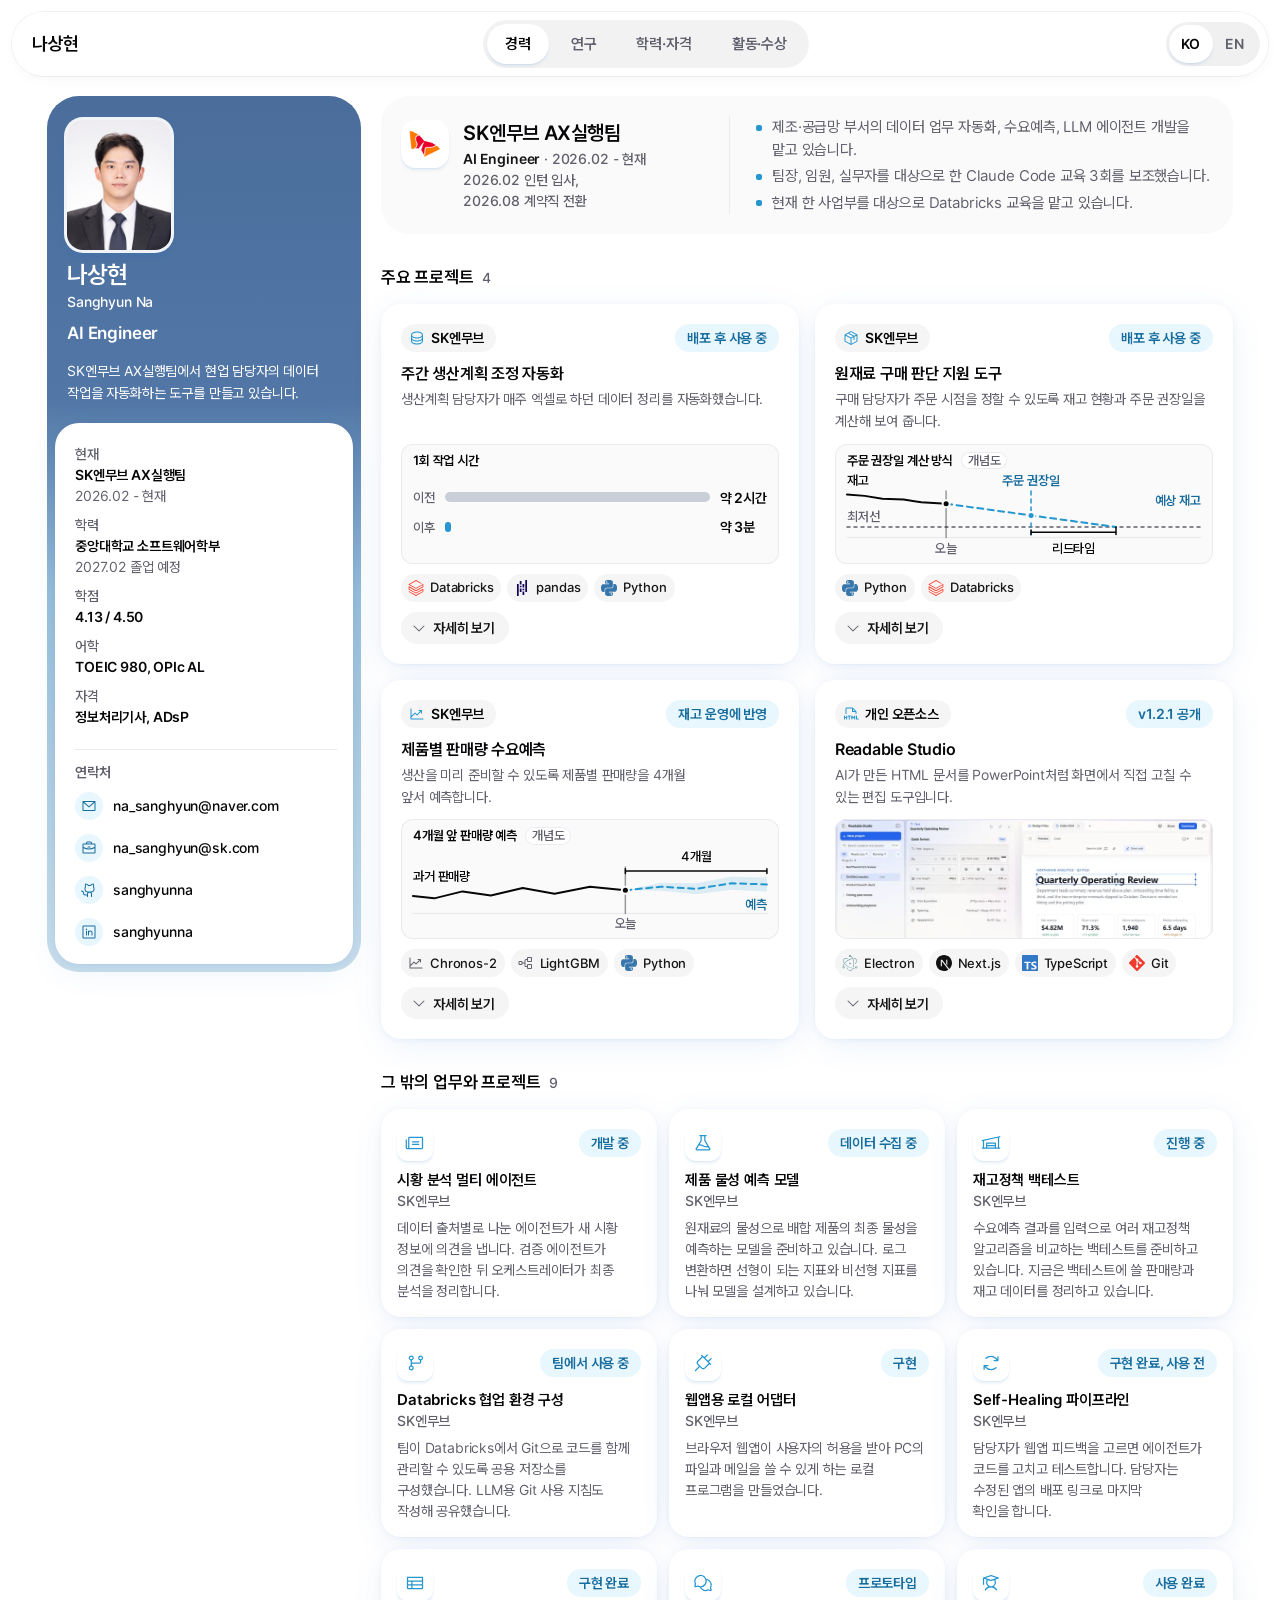
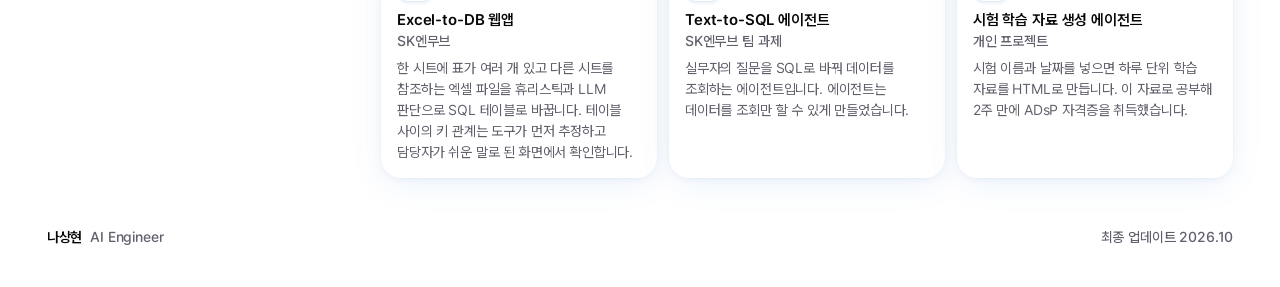
==== commit 9c148ef8: "Remove internal details from other work items" ====
--- a/index.html
+++ b/index.html
@@ -28,7 +28,7 @@
 <link rel="preload" href="/fonts/open-runde/OpenRunde-Semibold.woff2" as="font" type="font/woff2" crossorigin>
 <link rel="stylesheet" href="/fonts/open-runde/open-runde.css">
 <link rel="stylesheet" href="/fonts/pretendard/pretendard-subset.css">
-<script>(function(d,m,f){function s(){var h=location.hash.slice(1);try{h=decodeURIComponent(h)}catch(e){}d.setAttribute('data-tab',m[h]||f)}d.classList.add('js');s();addEventListener('hashchange',s)})(document.documentElement,{"projects":"experience","more":"experience","timeline":"education","awards":"activities","experience":"experience","exp-skenmove":"experience","exp-skenmove-title":"experience","g-projects":"experience","g-projects-title":"experience","work-production":"experience","work-production-title":"experience","work-procurement":"experience","work-procurement-title":"experience","work-forecast":"experience","work-forecast-title":"experience","work-readable-studio":"experience","work-readable-studio-title":"experience","g-more":"experience","g-more-title":"experience","more-market-agent":"experience","more-market-agent-title":"experience","more-lubricant":"experience","more-lubricant-title":"experience","more-inventory":"experience","more-inventory-title":"experience","more-databricks":"experience","more-databricks-title":"experience","more-local-adapter":"experience","more-local-adapter-title":"experience","more-self-healing":"experience","more-self-healing-title":"experience","more-excel2db":"experience","more-excel2db-title":"experience","more-text2sql":"experience","more-text2sql-title":"experience","more-study-agent":"experience","more-study-agent-title":"experience","research":"research","g-research":"research","g-research-title":"research","research-clip":"research","research-clip-title":"research","research-llava":"research","research-llava-title":"research","research-siting":"research","research-siting-title":"research","g-seminars":"research","g-seminars-title":"research","research-seminar":"research","research-seminar-title":"research","education":"education","g-school":"education","g-school-title":"education","g-certs":"education","g-certs-title":"education","g-overseas":"education","g-overseas-title":"education","g-coursework":"education","g-coursework-title":"education","g-timeline":"education","g-timeline-title":"education","activities":"activities","g-awards":"activities","g-awards-title":"activities","g-activities":"activities","g-activities-title":"activities"},"experience")</script>
+<script>(function(d,m,f){function s(){var h=location.hash.slice(1);try{h=decodeURIComponent(h)}catch(e){}d.setAttribute('data-tab',m[h]||f)}d.classList.add('js');s();addEventListener('hashchange',s)})(document.documentElement,{"projects":"experience","more":"experience","timeline":"education","awards":"activities","experience":"experience","exp-skenmove":"experience","exp-skenmove-title":"experience","g-projects":"experience","g-projects-title":"experience","work-production":"experience","work-production-title":"experience","work-procurement":"experience","work-procurement-title":"experience","work-forecast":"experience","work-forecast-title":"experience","work-readable-studio":"experience","work-readable-studio-title":"experience","g-more":"experience","g-more-title":"experience","more-market-agent":"experience","more-market-agent-title":"experience","more-property":"experience","more-property-title":"experience","more-inventory":"experience","more-inventory-title":"experience","more-databricks":"experience","more-databricks-title":"experience","more-local-adapter":"experience","more-local-adapter-title":"experience","more-self-healing":"experience","more-self-healing-title":"experience","more-excel2db":"experience","more-excel2db-title":"experience","more-text2sql":"experience","more-text2sql-title":"experience","more-study-agent":"experience","more-study-agent-title":"experience","research":"research","g-research":"research","g-research-title":"research","research-clip":"research","research-clip-title":"research","research-llava":"research","research-llava-title":"research","research-siting":"research","research-siting-title":"research","g-seminars":"research","g-seminars-title":"research","research-seminar":"research","research-seminar-title":"research","education":"education","g-school":"education","g-school-title":"education","g-certs":"education","g-certs-title":"education","g-overseas":"education","g-overseas-title":"education","g-coursework":"education","g-coursework-title":"education","g-timeline":"education","g-timeline-title":"education","activities":"activities","g-awards":"activities","g-awards-title":"activities","g-activities":"activities","g-activities-title":"activities"},"experience")</script>
 <style>:root{color-scheme: light;--ink: #070709;--ink-2: #151515;--muted: #60606c;--faint: #868c98;--line: #ebebef;--bg: #ffffff;--card: #f5f5f5;--card-2: #fafafa;--paper: #ffffff;--accent: #2597d0;--accent-ink: #186d9f;--accent-tint: #c0eaff;--accent-wash: #e8f6fd;--frame: linear-gradient(180deg, #4a6d9b 0%, #5277a6 46%, #9abfda 74%, #cbdfec 100%);--frame-solid: #5277a6;--frame-rail: linear-gradient(180deg, #4a6d9b 0, #5277a6 19rem, #9abfda 31rem, #cbdfec 100%);--on-frame: #ffffff;--kind-edu: #9ab3cf;--kind-lab: #5fb2df;--kind-club: #9aa7e6;--kind-work: #1f3f73;--series-before: #c9ced8;--font-sans: 'Open Runde', 'Pretendard Variable', Pretendard, -apple-system, BlinkMacSystemFont, 'Apple SD Gothic Neo', 'Noto Sans KR', 'Segoe UI', sans-serif;--fs-display: clamp(3rem, 1.6rem + 6vw, 5rem);--fs-title: 1.25rem;--fs-body: 1rem;--fs-chip: 1.0625rem;--fs-sm: 0.875rem;--fs-xs: 0.8125rem;--lh-text: 1.55;--ls-display: -0.04em;--ls-text: -0.01em;--page-pad: clamp(0.5rem, -0.6rem + 4.4vw, 3.25rem);--frame-inset: clamp(0.5rem, 0.35rem + 0.5vw, 0.75rem);--wrap: 82.625rem;--card-pad: clamp(1.75rem, 1.3rem + 1.6vw, 2.5rem);--nav-h: 4rem;--rail-w: clamp(17rem, 6rem + 17vw, 21.5rem);--shell-gap: clamp(0.75rem, 0.2rem + 1.4vw, 1.5rem);--r-item: 1.25rem;--r-group: 1.75rem;--r-frame: clamp(2rem, 1.4rem + 2vw, 3rem);--r-card: clamp(2rem, 1.4rem + 2vw, 3rem);--r-sheet: 2rem;--r-paper: 1.125rem;--r-inset: 1rem;--r-tile: 0.75rem;--r-pill: 100px;--shadow-paper: 0 0.42px 2.1px -0.75px rgb(22 106 196 / 0.08), 0 1.6px 8px -1.5px rgb(22 106 196 / 0.08), 0 7px 35px -2.25px rgb(22 106 196 / 0.09);--shadow-lift: 0 0.42px 0.42px rgb(22 106 196 / 0.01), 0 1.6px 1.6px rgb(22 106 196 / 0.04), 0 7px 7px rgb(22 106 196 / 0.17);--shadow-chip: 0 1px 1px rgb(23 107 197 / 0.08), 0 3px 3px rgb(23 107 197 / 0.07);--shadow-sheet: 0 17px 37px rgb(16 55 132 / 0.04), 0 67px 67px rgb(16 55 132 / 0.03), 0 150px 90px rgb(16 55 132 / 0.02);--shadow-cta: inset 0 0 0 1.5px rgb(255 255 255 / 0.14), 0 1px 2px rgb(36 36 40 / 0.1), 0 3px 3px rgb(36 36 40 / 0.09), 0 10px 18px -8px rgb(36 36 40 / 0.35);--shadow-nav: 0.12px 0.48px 1.7px -1.5px rgb(82 82 82 / 0.08), 1px 4px 14px -3px rgb(82 82 82 / 0.06);--ease-out: cubic-bezier(0.16, 1, 0.3, 1);--dur: 400ms;--dur-fast: 180ms;--z-nav: 20;--z-skip: 30;}:root:lang(en){--rail-w: clamp(17rem, 7rem + 18vw, 23rem);}*, *::before, *::after{box-sizing: border-box;}*{margin: 0;}html{-webkit-text-size-adjust: 100%;text-size-adjust: 100%;scroll-behavior: smooth;scroll-padding-top: 6rem;scrollbar-color: #c9ced8 transparent;}@media (prefers-reduced-motion: reduce){html{scroll-behavior: auto;}}body{background: var(--bg);color: var(--ink);font-family: var(--font-sans);font-size: var(--fs-body);line-height: var(--lh-text);letter-spacing: var(--ls-text);font-synthesis: none;text-rendering: optimizeLegibility;-webkit-font-smoothing: antialiased;-moz-osx-font-smoothing: grayscale;word-break: keep-all;overflow-wrap: break-word;}:lang(en) body, body:lang(en){word-break: normal;}img, svg{display: block;max-width: 100%;}img{height: auto;}a{color: inherit;text-decoration-thickness: 1px;text-underline-offset: 0.2em;}button{font: inherit;color: inherit;}ul, ol{padding: 0;list-style: none;}strong{font-weight: 600;color: var(--ink);}::selection{background: var(--accent-tint);color: var(--ink);}:focus-visible{outline: 2px solid var(--accent-ink);outline-offset: 3px;border-radius: 6px;}input, textarea{caret-color: var(--accent-ink);}.vh{position: absolute !important;width: 1px;height: 1px;margin: -1px;padding: 0;overflow: hidden;clip: rect(0 0 0 0);white-space: nowrap;border: 0;}.skip{position: fixed;top: 0.75rem;left: 0.75rem;z-index: var(--z-skip);padding: 0.75rem 1.25rem;border-radius: var(--r-pill);background: var(--ink);color: #fff;font-weight: 600;text-decoration: none;transform: translateY(-200%);}.skip:focus{transform: none;}.sprite{display: none;}.icon{flex: none;width: 1.25rem;height: 1.25rem;fill: currentColor;}.icon--sm{width: 1rem;height: 1rem;}.icon--lg{width: 1.5rem;height: 1.5rem;}.wrap{width: 100%;max-width: var(--wrap);margin-inline: auto;padding-inline: var(--page-pad);}.meta{font-size: var(--fs-sm);font-weight: 500;line-height: 1.5;color: var(--muted);font-variant-numeric: tabular-nums;}.card{border-radius: var(--r-card);background: var(--card);padding: var(--card-pad);}.card--soft{background: var(--card-2);}.paper{border-radius: var(--r-paper);background: var(--paper);box-shadow: var(--shadow-paper);}.sheet{border-radius: var(--r-sheet);background: var(--paper);box-shadow: var(--shadow-sheet);}.chip{display: inline-flex;align-items: center;gap: 0.5rem;min-height: 2.5rem;padding: 0.5rem 1.125rem 0.5rem 1rem;border-radius: var(--r-pill);background: var(--paper);font-size: var(--fs-chip);font-weight: 600;line-height: 1.4;letter-spacing: -0.01em;color: var(--ink);white-space: nowrap;}.chip>.icon{color: var(--accent);}.chip>img{width: auto;height: 1.25rem;object-fit: contain;}.status{display: inline-flex;align-items: center;min-height: 1.75rem;padding: 0.125rem 0.75rem;border-radius: var(--r-pill);background: var(--accent-wash);color: var(--accent-ink);font-size: var(--fs-sm);font-weight: 600;line-height: 1.4;white-space: nowrap;}.btn{display: inline-flex;align-items: center;justify-content: center;gap: 0.5rem;min-height: 3rem;padding: 0.75rem 1.5rem;border: 0;border-radius: var(--r-pill);font-size: var(--fs-chip);font-weight: 600;line-height: 1.4;letter-spacing: -0.01em;text-decoration: none;white-space: nowrap;cursor: pointer;transition: background-color var(--dur-fast) ease-out, transform var(--dur-fast) var(--ease-out), box-shadow var(--dur-fast) ease-out;}.btn:active{transform: scale(0.98);}.btn--dark{background: var(--ink);color: #fff;box-shadow: var(--shadow-cta);}.btn--dark:hover{background: #23232a;}.tile{display: inline-grid;flex: none;place-items: center;width: var(--tile, 3.25rem);height: var(--tile, 3.25rem);border-radius: calc(var(--tile, 3.25rem) * 0.3);background: var(--paper);box-shadow: var(--shadow-chip);color: var(--accent);overflow: hidden;}.tile>img{width: 68%;height: 68%;object-fit: contain;}.tile--wide>img{width: 80%;}.tile--round{border-radius: 50%;}.tile--round>img.tile__fill{width: 100%;height: 100%;}.ph{position: relative;display: grid;place-content: center;justify-items: center;gap: 0.5rem;aspect-ratio: 16 / 10;padding: 1rem;border-radius: var(--r-paper);background: repeating-linear-gradient(135deg, rgb(37 151 208 / 0.035) 0 10px, transparent 10px 20px), var(--paper);box-shadow: var(--shadow-paper);color: var(--muted);text-align: center;}.ph::before{content: '';position: absolute;inset: 0.625rem;border: 1.5px dashed #d3d9e3;border-radius: calc(var(--r-paper) - 0.5rem);pointer-events: none;}.ph>.icon{width: 1.75rem;height: 1.75rem;color: var(--accent);}.ph__label{font-size: var(--fs-sm);font-weight: 500;line-height: 1.4;}.tags{display: flex;flex-wrap: wrap;gap: 0.5rem;}.tag{display: inline-flex;align-items: center;gap: 0.375rem;min-height: 2rem;padding: 0.25rem 0.75rem 0.25rem 0.625rem;border-radius: var(--r-pill);background: var(--paper);font-size: var(--fs-sm);font-weight: 500;line-height: 1.4;color: var(--ink-2);white-space: nowrap;}.tag>svg{width: 1rem;height: 1rem;fill: currentColor;}.tag>svg.tag__ph{color: var(--muted);}.points{display: grid;gap: 0.625rem;}.points>li{position: relative;padding-left: 1.125rem;font-size: var(--fs-body);line-height: var(--lh-text);color: var(--muted);}.points>li::before{content: '';position: absolute;left: 0.125rem;top: 0.68em;width: 0.375rem;height: 0.375rem;border-radius: 2px;background: var(--accent);}@media print{:root{--card-pad: 1rem;}body{font-size: 10.5pt;}.nav, .skip, .ph, .btn, .disc__sum, .profile__lang{display: none !important;}.card, .paper, .sheet{box-shadow: none !important;break-inside: avoid;}a{text-decoration: none;}}@media (prefers-reduced-motion: reduce){*, *::before, *::after{animation: none !important;transition: none !important;}.btn:active{transform: none;}}.nav{position: sticky;top: var(--frame-inset);z-index: var(--z-nav);margin: var(--frame-inset);}.nav__bar{display: grid;grid-template-columns: minmax(0, 1fr) auto minmax(0, 1fr);align-items: center;gap: 0.75rem;min-height: var(--nav-h);padding: 0.5rem 0.5rem 0.5rem 1.25rem;border-radius: 120px;background: rgb(255 255 255 / 0.9);-webkit-backdrop-filter: blur(10px) saturate(1.4);backdrop-filter: blur(10px) saturate(1.4);box-shadow: 0 0 0 1px rgb(7 7 9 / 0.05), var(--shadow-nav);}.nav__brand{justify-self: start;display: flex;align-items: center;min-width: 2.75rem;min-height: 2.75rem;font-size: 1.125rem;font-weight: 600;letter-spacing: -0.02em;text-decoration: none;white-space: nowrap;}.nav__lang{justify-self: end;}.tabs__list{display: flex;gap: 0.25rem;padding: 0.25rem;border-radius: var(--r-pill);background: rgb(7 7 9 / 0.05);}.tabs__tab{display: inline-flex;align-items: center;justify-content: center;min-height: 2.5rem;padding: 0.5rem 1.125rem;border-radius: var(--r-pill);font-size: 0.9375rem;font-weight: 600;line-height: 1.2;letter-spacing: -0.01em;color: var(--muted);text-decoration: none;white-space: nowrap;transition: background-color var(--dur-fast) ease-out, color var(--dur-fast) ease-out, box-shadow var(--dur-fast) ease-out;}.tabs__tab:hover{color: var(--ink);background: rgb(255 255 255 / 0.7);}.tabs__tab[aria-selected='true']{background: var(--paper);color: var(--ink);box-shadow: var(--shadow-chip);}.tabs__short{display: none;}.lang{display: inline-flex;padding: 0.1875rem;border-radius: var(--r-pill);background: rgb(7 7 9 / 0.06);}.lang__opt{position: relative;display: inline-grid;place-items: center;min-width: 2.75rem;height: 2.375rem;padding-inline: 0.625rem;border-radius: var(--r-pill);font-size: 0.875rem;font-weight: 600;letter-spacing: 0.01em;text-decoration: none;color: var(--muted);}.lang__opt::after{content: '';position: absolute;inset: -0.1875rem 0;}.lang__opt:hover{color: var(--ink);}.lang__opt[aria-current='page']{background: var(--paper);color: var(--ink);box-shadow: var(--shadow-chip);}@media (max-width: 63.99rem){.tabs__long{position: absolute;width: 1px;height: 1px;margin: -1px;padding: 0;overflow: hidden;clip: rect(0 0 0 0);white-space: nowrap;border: 0;}.tabs__short{display: inline;}.tabs__tab{padding-inline: 0.875rem;}}@media (max-width: 47.99rem){.nav{margin: var(--frame-inset) var(--frame-inset) 0;}.nav__bar{grid-template-columns: minmax(0, 1fr);min-height: 0;padding: 0.25rem;}.nav__brand, .nav__lang{display: none;}.tabs__list{gap: 0.125rem;}.tabs__tab{flex: 1 1 0;min-width: 0;min-height: 2.75rem;padding: 0.375rem 0.25rem;font-size: 0.875rem;}.lang__opt{height: 2.75rem;}.lang__opt::after{inset: 0;}}.shell{display: grid;grid-template-columns: minmax(0, 1fr);gap: var(--shell-gap);align-items: start;padding-top: 0.5rem;padding-bottom: 2.5rem;}@media (min-width: 48rem){.shell{grid-template-columns: var(--rail-w) minmax(0, 1fr);}}@media (min-width: 48rem) and (min-height: 54rem){.profile{position: sticky;top: calc(var(--frame-inset) + var(--nav-h) + 1rem);}}.panels{min-width: 0;container: panels / inline-size;}.panel__title{margin-bottom: 1rem;font-size: 1.5rem;font-weight: 600;line-height: 1.25;letter-spacing: -0.03em;color: var(--ink-2);}.panel + .panel{margin-top: 3rem;}.js .panel{display: none;}.js[data-tab='experience'] #experience, .js[data-tab='research'] #research, .js[data-tab='education'] #education, .js[data-tab='activities'] #activities{display: block;}.js .panel__title{position: absolute;width: 1px;height: 1px;margin: -1px;padding: 0;overflow: hidden;clip: rect(0 0 0 0);white-space: nowrap;border: 0;}.panel:focus-visible{outline-offset: 6px;border-radius: var(--r-item);}@media (prefers-reduced-motion: no-preference){.js .panel{animation: panel-in 180ms ease-out;}@keyframes panel-in{from{opacity: 0;}to{opacity: 1;}}}.group + .group{margin-top: 2rem;}.group__title{display: flex;align-items: baseline;gap: 0.5rem;margin-bottom: 0.875rem;font-size: 1.0625rem;font-weight: 600;line-height: 1.4;letter-spacing: -0.01em;color: var(--ink);}.group__count{font-size: var(--fs-sm);font-weight: 500;color: var(--muted);font-variant-numeric: tabular-nums;}.disc{margin-top: 0.75rem;}.disc__sum{display: inline-flex;align-items: center;gap: 0.375rem;min-height: 2rem;padding: 0.25rem 0.875rem 0.25rem 0.625rem;border-radius: var(--r-pill);background: var(--card);font-size: var(--fs-sm);font-weight: 600;line-height: 1.4;color: var(--ink-2);list-style: none;cursor: pointer;transition: background-color var(--dur-fast) ease-out;}.disc__sum::-webkit-details-marker{display: none;}.disc__sum:hover{background: #ececef;}.disc__sum>.icon{color: var(--muted);transition: transform var(--dur-fast) var(--ease-out);}.disc[open]>.disc__sum>.icon{transform: rotate(180deg);}.disc__body{margin-top: 0.875rem;}@media (max-width: 47.99rem){.disc__sum{min-height: 2.75rem;}}@media print{.shell{display: block;padding: 0;}.profile{position: static;margin-bottom: 1.5rem;}.js .panel{display: block;animation: none;}.js .panel + .panel{margin-top: 1.5rem;}.js .panel__title{position: static;width: auto;height: auto;margin: 0 0 0.5rem;overflow: visible;clip: auto;white-space: normal;}.panel{break-before: auto;}.group{break-inside: auto;}}.profile{container: profile / inline-size;padding: 0.5rem;border-radius: var(--r-sheet);background: var(--frame-solid) var(--frame-rail);color: var(--on-frame);}.profile__head{display: grid;grid-template-columns: auto minmax(0, 1fr);grid-template-areas: 'photo id';align-items: end;gap: 1rem;padding: 1rem 0.75rem 0;}.profile__photo{grid-area: photo;width: 6.5rem;height: auto;aspect-ratio: 4 / 5;border-radius: 1rem;object-fit: cover;object-position: 50% 22%;background: var(--paper);box-shadow: 0 0 0 3px rgb(255 255 255 / 0.92), var(--shadow-lift);}.profile__id{grid-area: id;min-width: 0;}.profile__name{font-size: 1.75rem;font-weight: 600;line-height: 1.1;letter-spacing: -0.035em;}.profile__alt{margin-top: 0.25rem;font-size: var(--fs-sm);font-weight: 500;line-height: 1.4;}.profile__role{margin-top: 0.625rem;font-size: 1.0625rem;font-weight: 600;line-height: 1.3;}.profile__lang{display: none;}.profile__lede{padding: 1rem 0.75rem 1.125rem;font-size: 0.875rem;line-height: 1.6;}.profile__sheet{padding: 1.25rem 1rem 0.75rem 1.25rem;border-radius: calc(var(--r-sheet) - 0.5rem);background: var(--paper);color: var(--ink);box-shadow: var(--shadow-paper);}.profile__facts{display: grid;grid-template-columns: max-content minmax(0, 1fr);gap: 0.625rem 1rem;}.profile__fact{display: contents;}.profile__facts dt{font-size: var(--fs-sm);font-weight: 500;line-height: 1.55;color: var(--muted);}.profile__facts dd{display: grid;gap: 0.0625rem;}.profile__value{font-size: 0.875rem;font-weight: 600;line-height: 1.45;color: var(--ink);}.profile__meta{font-size: var(--fs-sm);line-height: 1.45;color: var(--muted);font-variant-numeric: tabular-nums;}.profile__subhead{margin-top: 0.875rem;padding-top: 0.75rem;border-top: 1px solid var(--line);font-size: var(--fs-sm);font-weight: 600;line-height: 1.4;color: var(--muted);}.profile__contacts{display: grid;grid-template-columns: repeat(2, minmax(0, 1fr));gap: 0.125rem;margin: 0.25rem 0 0 -0.375rem;}.profile__contacts>li:nth-child(-n + 2){grid-column: 1 / -1;}.profile__link{display: grid;grid-template-columns: 1.75rem minmax(0, 1fr);align-items: center;gap: 0.625rem;min-height: 2.5rem;padding: 0.25rem 0.375rem;border-radius: 0.875rem;color: var(--ink);text-decoration: none;transition: background-color var(--dur-fast) ease-out;}.profile__link:hover{background: var(--card-2);}.profile__contact-icon{display: grid;place-items: center;width: 1.75rem;height: 1.75rem;border-radius: 50%;background: var(--accent-wash);color: var(--accent-ink);}.profile__contact-value{min-width: 0;font-size: 0.9375rem;font-weight: 500;line-height: 1.4;overflow-wrap: anywhere;}.profile__link:hover .profile__contact-value{text-decoration: underline;text-underline-offset: 0.2em;}@container profile (max-width: 19.5rem){.profile__head{grid-template-columns: minmax(0, 1fr);grid-template-areas: 'photo' 'id';gap: 0.75rem;}.profile__name{font-size: 1.5rem;}.profile__facts{grid-template-columns: minmax(0, 1fr);gap: 0;}.profile__facts dd{margin-bottom: 0.5rem;}.profile__contacts{grid-template-columns: minmax(0, 1fr);}.profile__contact-value{font-size: 0.875rem;}}@media (max-width: 47.99rem){.profile__head{grid-template-rows: auto 1fr;grid-template-areas: 'photo lang' 'photo id';column-gap: 0.875rem;row-gap: 0.25rem;padding: 0.75rem 0.5rem 0;}.profile__photo{width: 5.25rem;border-radius: 0.875rem;}.profile__role{margin-top: 0.375rem;}.profile__lang{grid-area: lang;justify-self: end;display: inline-flex;background: rgb(0 0 0 / 0.16);}.profile__lang .lang__opt{color: var(--on-frame);}.profile__lang .lang__opt[aria-current='page']{color: var(--ink);}.profile__lede{padding: 0.875rem 0.5rem 1rem;font-size: 0.875rem;}.profile__sheet{padding: 1rem 0.75rem 0.5rem 1rem;}.profile__facts{gap: 0.5rem 0.875rem;}.profile__link{min-height: 2.75rem;}}@media print{.profile{padding: 0;background: none;color: var(--ink);}.profile__head, .profile__lede{padding-inline: 0;}.profile__photo{box-shadow: none;}.profile__sheet{padding: 0;box-shadow: none;}}.tl{--tl-grid: color-mix(in srgb, var(--faint) 26%, transparent);}.tl__legend{display: flex;flex-wrap: wrap;gap: 0.25rem 1rem;}.tl__key{display: inline-flex;align-items: center;gap: 0.5rem;font-size: var(--fs-sm);font-weight: 500;line-height: 1.5;color: var(--muted);}.tl__swatch{flex: none;width: 0.75rem;height: 0.75rem;border-radius: 0.25rem;}.tl__swatch--edu, .tl__bar--edu{background: var(--kind-edu);}.tl__swatch--lab, .tl__bar--lab{background: var(--kind-lab);}.tl__swatch--club, .tl__bar--club{background: var(--kind-club);}.tl__swatch--work, .tl__bar--work{background: var(--kind-work);}.tl__track{position: relative;min-width: 0;background: repeating-linear-gradient(to right, var(--tl-grid) 0 1px, transparent 1px calc(100% / var(--years)));}.tl__axis{display: flex;flex-direction: column;margin-top: 0.75rem;}.tl__axis>.tl__track{container-type: inline-size;flex: 1;min-height: 2.75rem;}.tl__year{position: absolute;top: 0;left: var(--x);padding-left: 0.3125rem;font-size: var(--fs-xs);font-weight: 500;line-height: 1.25rem;color: var(--muted);font-variant-numeric: tabular-nums;white-space: nowrap;}.tl__year-short{display: none;}@container (max-width: 19rem){.tl__year-full{display: none;}.tl__year-short{display: inline;}}.tl__now{position: absolute;bottom: 0;left: var(--now);padding: 0.125rem 0.625rem;border-radius: var(--r-pill);background: var(--ink);color: var(--on-frame);font-size: var(--fs-xs);font-weight: 600;line-height: 1.25rem;white-space: nowrap;transform: translateX(-50%);}.tl__rows{display: grid;row-gap: 0.875rem;margin-top: 0.5rem;}.tl__row{display: grid;row-gap: 0.375rem;}.tl__label{display: flex;align-items: center;gap: 0.625rem;min-width: 0;}.tl__text{flex: 1;min-width: 0;}.tl__name{font-size: 0.9375rem;font-weight: 600;line-height: 1.3;color: var(--ink);text-wrap: balance;}.tl__meta{font-size: var(--fs-sm);font-weight: 500;line-height: 1.4;color: var(--muted);font-variant-numeric: tabular-nums;}.tl__period{white-space: nowrap;}.tl__row>.tl__track{height: 0.875rem;}.tl__row>.tl__track::after{content: '';position: absolute;top: 0;bottom: 0;left: calc(var(--now) - 0.75px);width: 1.5px;background: var(--ink);opacity: 0.4;}.tl__bar{position: absolute;top: 50%;left: var(--s);width: calc(var(--e) - var(--s));min-width: 0.625rem;height: 0.625rem;border-radius: var(--r-pill);transform: translateY(-50%);}.tl__bar--ongoing{-webkit-mask-image: linear-gradient(to right, var(--ink) calc(100% - min(1.5rem, 50%)), transparent);mask-image: linear-gradient(to right, var(--ink) calc(100% - min(1.5rem, 50%)), transparent);}@container panels (min-width: 38.5rem){.tl__head, .tl__row{display: grid;grid-template-columns: 18rem minmax(0, 1fr);column-gap: 1rem;}.tl:lang(en) .tl__head, .tl:lang(en) .tl__row{grid-template-columns: 19.5rem minmax(0, 1fr);}.tl__axis{margin-top: 0;}.tl__rows{row-gap: 0;margin-top: 0;}.tl__label{min-height: 2.75rem;padding-block: 0.1875rem;}.tl__row>.tl__track{height: auto;}.tl__bar{min-width: 0.75rem;height: 0.75rem;}}@container panels (min-width: 48.5rem){.tl__head, .tl__row{grid-template-columns: 23rem minmax(0, 1fr);column-gap: 1.25rem;}.tl:lang(en) .tl__head, .tl:lang(en) .tl__row{grid-template-columns: 26.5rem minmax(0, 1fr);}.tl__text{display: grid;grid-template-columns: minmax(0, 1fr) 8rem;grid-template-areas: 'name period' 'sub period';align-items: center;column-gap: 0.75rem;}.tl__name{grid-area: name;}.tl__meta{display: contents;}.tl__sub{grid-area: sub;text-wrap: balance;}.tl__sep{display: none;}.tl__period{grid-area: period;}}@media print{.tl__head, .tl__rows{-webkit-print-color-adjust: exact;print-color-adjust: exact;}}.exp-keep{white-space: nowrap;}.emp{display: grid;grid-template-columns: minmax(0, 1fr);gap: 0.875rem;padding: 1rem;border-radius: var(--r-group);}@container panels (min-width: 50rem){.emp{padding: 1.25rem;}}.emp + .emp{margin-top: 0.75rem;}.emp + .group{margin-top: 2rem;}.emp__head{display: flex;align-items: flex-start;gap: 0.875rem;min-width: 0;}.emp__id{min-width: 0;}.emp__title{font-size: var(--fs-title);font-weight: 600;line-height: 1.3;letter-spacing: -0.02em;color: var(--ink);text-wrap: balance;}.emp__meta{margin-top: 0.125rem;}.emp__note{text-wrap: balance;}.emp__role{font-weight: 600;color: var(--ink-2);}.emp .points{gap: 0.25rem;}.emp .points>li{font-size: 0.9375rem;line-height: 1.5;text-wrap: pretty;}.emp .points>li::before{top: 0.58em;}@container panels (min-width: 50rem){.emp{grid-template-columns: fit-content(19rem) minmax(0, 1fr);gap: 1.5rem;align-items: center;}.emp .points{padding-left: 1.5rem;border-left: 1px solid var(--line);}}.proj__grid{display: grid;grid-template-columns: minmax(0, 1fr);gap: 1rem;}@container panels (min-width: 36rem){.proj__grid{grid-template-columns: repeat(2, minmax(0, 1fr));}}.proj{display: flex;flex-direction: column;min-width: 0;padding: 1rem;border-radius: var(--r-item);}@container panels (min-width: 50rem){.proj{padding: 1.25rem;}}@supports (grid-template-rows: subgrid){.proj{display: grid;grid-template-columns: minmax(0, 1fr);grid-template-rows: subgrid;grid-row: span 5;row-gap: 0;}.proj__top{align-self: start;}}.proj__top{display: flex;flex-wrap: wrap;align-items: center;justify-content: space-between;gap: 0.375rem 0.5rem;}.proj__chip{gap: 0.375rem;min-height: 1.75rem;padding: 0.125rem 0.75rem 0.125rem 0.5rem;background: var(--card);font-size: var(--fs-sm);}.proj__chip>.icon{width: 1rem;height: 1rem;}.proj__head{margin-top: 0.625rem;}.proj__title{font-size: var(--fs-body);font-weight: 600;line-height: 1.4;letter-spacing: -0.015em;color: var(--ink);text-wrap: balance;}.proj__summary{margin-top: 0.25rem;font-size: var(--fs-sm);line-height: 1.55;color: var(--muted);text-wrap: pretty;}.proj__visual{position: relative;display: flex;flex-direction: column;min-width: 0;min-height: 7.5rem;margin-top: 0.75rem;padding: 0.5rem 0.75rem;border-radius: var(--r-tile);background: var(--card-2);box-shadow: inset 0 0 0 1px var(--line);}.proj__visual--shot{padding: 0;overflow: hidden;}.proj__visual--shot>img{position: absolute;inset: 0;width: 100%;height: 100%;object-fit: cover;object-position: 50% 8%;}.proj__visual--shot::after{content: '';position: absolute;inset: 0;border-radius: inherit;box-shadow: inset 0 0 0 1px var(--line);pointer-events: none;}.proj .tags{align-content: start;gap: 0.375rem;margin-top: 0.625rem;}.proj .tag{min-height: 1.75rem;padding: 0.125rem 0.5rem 0.125rem 0.4375rem;background: var(--card);font-size: var(--fs-xs);}.proj .disc{margin-top: 0.625rem;}.proj .disc__body{display: grid;gap: 0.75rem;}.proj .points{gap: 0.375rem;}.proj .points>li{font-size: var(--fs-sm);text-wrap: pretty;}.proj .points>li::before{top: 0.58em;}.proj__ph{grid-auto-flow: column;align-items: center;width: 100%;max-height: 4.5rem;border-radius: var(--r-tile);background-color: var(--card-2);box-shadow: none;}.proj__ph::before{inset: 0.375rem;border-radius: calc(var(--r-tile) - 0.25rem);}.proj__shot{width: 100%;border: 1px solid var(--line);border-radius: var(--r-tile);}.proj__link{display: inline-flex;align-items: center;gap: 0.25rem;min-height: 2rem;font-size: var(--fs-sm);font-weight: 600;color: var(--accent-ink);}.more__grid{display: grid;grid-template-columns: minmax(0, 1fr);gap: 0.75rem;}@container panels (min-width: 36rem){.more__grid{grid-template-columns: repeat(2, minmax(0, 1fr));}}@container panels (min-width: 50rem){.more__grid{grid-template-columns: repeat(3, minmax(0, 1fr));}}.more{display: flex;flex-direction: column;min-width: 0;padding: 1rem;border-radius: var(--r-item);}@supports (grid-template-rows: subgrid){.more{display: grid;grid-template-columns: minmax(0, 1fr);grid-template-rows: subgrid;grid-row: span 3;row-gap: 0;}.more__top{align-self: start;}}.more__top{display: flex;flex-wrap: wrap;align-items: center;justify-content: space-between;gap: 0.375rem 0.5rem;}.more__head{margin-top: 0.5rem;}.more__title{font-size: 0.9375rem;font-weight: 600;line-height: 1.4;letter-spacing: -0.01em;color: var(--ink);text-wrap: balance;}.more__text{margin-top: 0.375rem;font-size: var(--fs-sm);line-height: 1.5;color: var(--muted);text-wrap: pretty;}.proj__chip, .proj .status, .proj .tag, .more__top .status{white-space: normal;}.chart__head{font-size: var(--fs-xs);line-height: 1.35;}.chart__title{font-weight: 600;color: var(--ink);}.chart__tag{display: inline-block;margin-left: 0.25rem;padding-inline: 0.4375rem;border-radius: var(--r-pill);background: var(--paper);box-shadow: inset 0 0 0 1px var(--line);font-weight: 500;color: var(--muted);white-space: nowrap;}.chart__plot{position: relative;flex: 1 0 auto;min-height: 2.875rem;margin-top: 1.375rem;margin-bottom: 1.125rem;}.chart__svg{position: absolute;inset: 0;width: 100%;height: 100%;overflow: visible;}.chart__svg :is(path, polyline){fill: none;stroke-linecap: round;stroke-linejoin: round;}.chart__axis{stroke: var(--line);stroke-width: 1.5;}.chart__solid{stroke: var(--ink);stroke-width: 2;}.chart__dash{stroke: var(--accent);stroke-width: 2;stroke-dasharray: 6 4.5;}.chart__min{stroke: var(--muted);stroke-width: 1.5;stroke-dasharray: 3 4;}.chart__rule{stroke: var(--ink);stroke-width: 1.5;stroke-opacity: 0.4;}.chart__mark{stroke: var(--accent);stroke-width: 1.5;stroke-dasharray: 4 4;}.chart__bracket{stroke: var(--ink);stroke-width: 1.5;}.chart__band{fill: var(--accent);fill-opacity: 0.14;stroke: none;}.chart__halo{stroke: var(--card-2);stroke-width: 9;}.chart__dot{stroke: var(--ink);stroke-width: 5;}.chart__dot--accent{stroke: var(--accent);}.chart__label{position: absolute;left: var(--x);top: var(--y);font-size: var(--fs-xs);font-weight: 500;line-height: 1.3;color: var(--muted);white-space: nowrap;}.chart__label--ink{color: var(--ink);}.chart__label--accent{color: var(--accent-ink);font-weight: 600;}.chart__label--sa{transform: translateY(-100%);padding-bottom: 0.125rem;}.chart__label--ca{transform: translate(-50%, -100%);padding-bottom: 0.125rem;}.chart__label--sb{padding-top: 0.0625rem;}.chart__label--cb{transform: translateX(-50%);padding-top: 0.125rem;}.chart__label--eb{left: auto;right: calc(100% - var(--x));padding-top: 0.0625rem;}.chart-bars{display: grid;grid-template-columns: max-content minmax(0, 1fr) max-content;flex: 1 0 auto;align-content: center;align-items: center;gap: 0.5rem 0.625rem;}.chart-bars__row{display: grid;grid-column: 1 / -1;grid-template-columns: max-content minmax(0, 1fr) max-content;column-gap: 0.625rem;align-items: center;}@supports (grid-template-columns: subgrid){.chart-bars__row{grid-template-columns: subgrid;}}.chart-bars__label{font-size: var(--fs-xs);font-weight: 500;color: var(--muted);white-space: nowrap;}.chart-bars__track{display: flex;align-items: center;min-width: 0;}.chart-bars__bar{width: var(--v);min-width: 0.375rem;height: 0.625rem;border-radius: var(--r-pill);background: var(--series-before);}.chart-bars__row:last-child .chart-bars__bar{background: var(--accent);}.chart-bars__value{font-size: var(--fs-sm);font-weight: 600;color: var(--ink);font-variant-numeric: tabular-nums;white-space: nowrap;}@media (max-width: 47.99rem){.emp{padding: 1rem;}.proj__link{min-height: 2.75rem;}}@media print{.proj, .more{border: 1px solid var(--line);}}.rs__grid{display: grid;gap: 0.875rem;}@container panels (min-width: 50rem){.rs__grid{grid-template-columns: repeat(3, minmax(0, 1fr));}}.rs{container: rs / inline-size;padding: 1.25rem;border-radius: var(--r-item);}.rs__body{display: flex;flex-direction: column;height: 100%;}.rs__lab{display: flex;align-items: center;gap: 0.5rem;font-size: var(--fs-sm);font-weight: 600;line-height: 1.35;color: var(--ink-2);}.rs__when{margin-top: 0.5rem;}.rs__title{margin-top: 0.375rem;font-size: 1rem;font-weight: 600;line-height: 1.4;letter-spacing: -0.01em;color: var(--ink);text-wrap: balance;}.rs__summary{margin-top: 0.375rem;font-size: 0.875rem;line-height: 1.55;color: var(--muted);text-wrap: pretty;}.rs__visual{margin-top: 1rem;}.rs__body>.disc{margin-top: auto;padding-top: 1rem;}.rs .points{gap: 0.5rem;}.rs .points>li{font-size: 0.875rem;}.rs .tags{margin-top: 0.75rem;}.rs__fig{margin-top: 0.875rem;}img.rs__fig{width: 100%;border-radius: var(--r-paper);}@container rs (min-width: 34rem){.rs__body{display: grid;grid-template-columns: minmax(0, 1fr) minmax(0, 1fr);column-gap: 1.5rem;}.rs__text{grid-column: 1;}.rs__visual{grid-column: 2;grid-row: 1;align-self: center;margin-top: 0;}.rs__body>.disc{grid-column: 1 / -1;}}.rs__pair-row{display: grid;grid-template-columns: repeat(2, minmax(0, 1fr));gap: 0.5rem;}.rs__pair-item{padding: 0.625rem 0.5rem;border-radius: 0.75rem;background: var(--card);font-size: 0.9375rem;font-weight: 600;line-height: 1.35;color: var(--ink);text-align: center;}.rs__cap{margin-top: 0.375rem;font-size: var(--fs-xs);line-height: 1.4;color: var(--muted);text-align: center;}.rs__results{display: grid;grid-template-columns: repeat(2, minmax(0, 1fr));gap: 0.5rem;margin-top: 0.75rem;}.rs__result{display: flex;flex-direction: column-reverse;justify-content: flex-end;gap: 0.125rem;padding: 0.625rem 0.75rem;border-radius: 0.75rem;background: var(--accent-wash);}.rs__result dd{font-size: 1.125rem;font-weight: 600;line-height: 1.25;color: var(--accent-ink);font-variant-numeric: tabular-nums;}.rs__result dt{font-size: var(--fs-xs);font-weight: 500;line-height: 1.4;color: var(--muted);}.rs__chart{max-width: 22rem;}.rs__chart-head{display: flex;align-items: baseline;justify-content: space-between;gap: 0.75rem;}.rs__chart-title{font-size: var(--fs-sm);font-weight: 600;line-height: 1.4;color: var(--ink);}.rs__chart-tag{font-size: var(--fs-xs);line-height: 1.4;color: var(--muted);}.rs__chart-box{position: relative;aspect-ratio: 5 / 2.1;margin-top: 0.5rem;border-left: 1px solid var(--line);border-bottom: 1px solid var(--line);}.rs__chart-box>svg{position: absolute;inset: 0;width: 100%;height: 100%;overflow: visible;}.rs__line{fill: none;stroke-width: 2px;stroke-linecap: round;stroke-linejoin: round;}.rs__line--high{stroke: var(--faint);stroke-dasharray: 4 6;}.rs__line--low{stroke: var(--accent);}.rs__chart-x{margin-top: 0.25rem;font-size: var(--fs-xs);line-height: 1.4;color: var(--muted);text-align: right;}.rs__legend{display: flex;flex-wrap: wrap;gap: 0.25rem 1rem;margin-top: 0.375rem;}.rs__key{display: inline-flex;align-items: center;gap: 0.5rem;font-size: var(--fs-xs);line-height: 1.4;color: var(--muted);}.rs__swatch{flex: none;width: 1.25rem;border-top: 2px solid var(--accent);}.rs__swatch--high{border-top-style: dashed;border-top-color: var(--faint);}.rs__flow{display: grid;gap: 0.75rem;}.rs__step{position: relative;display: flex;align-items: center;gap: 0.625rem;font-size: 0.875rem;font-weight: 600;line-height: 1.35;color: var(--ink);}.rs__step + .rs__step::before{content: '';position: absolute;left: calc(1rem - 0.5px);bottom: 100%;width: 1px;height: 0.75rem;background: var(--faint);}.rs__step:last-child{color: var(--accent-ink);}.rs__step:last-child>.tile{background: var(--accent-wash);}.rs-sem{display: grid;grid-template-columns: 2.5rem minmax(0, 1fr);align-items: start;column-gap: 0.875rem;padding: 1rem 1.25rem;border-radius: var(--r-item);}.rs-sem .rs__title{margin-top: 0;}.rs-sem .meta{margin-top: 0.125rem;}@container panels (max-width: 29.99rem){.rs, .rs-sem{padding: 1rem;}}.edu{--edu-rule: color-mix(in srgb, var(--faint) 28%, transparent);}.edu__box{padding: 1.25rem;border-radius: var(--r-group);}.edu__period{white-space: nowrap;}.edu__stat, .edu__cert{box-shadow: var(--shadow-paper);}.edu__uni{display: grid;grid-template-columns: 3.25rem minmax(0, 1fr);align-items: center;gap: 1rem;}.edu__uni-name{font-size: 1.0625rem;font-weight: 600;line-height: 1.4;letter-spacing: -0.01em;color: var(--ink);text-wrap: balance;}.edu__major{font-weight: 500;}.edu__uni-text>.meta{margin-top: 0.125rem;}.edu__stats{grid-column: 1 / -1;display: grid;grid-auto-columns: minmax(0, 1fr);grid-auto-flow: column;gap: 0.625rem;}.edu__stat{padding: 0.625rem 0.875rem 0.75rem;border-radius: var(--r-inset);}.edu__stat-label{font-size: var(--fs-sm);font-weight: 500;line-height: 1.4;color: var(--muted);}.edu__stat-value{display: flex;flex-wrap: wrap;align-items: baseline;column-gap: 0.3125rem;margin-top: 0.125rem;font-variant-numeric: tabular-nums;}.edu__stat-num{font-size: 1.5rem;font-weight: 600;line-height: 1.2;letter-spacing: -0.03em;color: var(--ink);}.edu__stat-unit{font-size: var(--fs-sm);font-weight: 500;line-height: 1.4;color: var(--muted);}@container panels (min-width: 40rem){.edu__uni{grid-template-columns: 3.25rem minmax(0, 1fr) auto;}.edu__stats{grid-column: auto;grid-auto-columns: minmax(8.5rem, 1fr);}}.edu__hs{display: grid;grid-template-columns: 3.25rem minmax(0, 1fr);align-items: center;gap: 1rem;margin-top: 1rem;padding-top: 1rem;border-top: 1px solid var(--edu-rule);}.edu__hs>.tile{justify-self: center;}.edu__hs-name{font-size: 0.9375rem;font-weight: 600;line-height: 1.4;color: var(--ink);text-wrap: balance;}.edu__certs{display: grid;grid-template-columns: repeat(2, minmax(0, 1fr));gap: 0.75rem;}@container panels (min-width: 40rem){.edu__certs{grid-template-columns: repeat(4, minmax(0, 1fr));}}.edu__cert{container-type: inline-size;display: flex;flex-direction: column;padding: 1rem 1rem 0.875rem;border-radius: var(--r-item);}.edu__cert-value{font-size: clamp(1rem, 15cqi, 1.5rem);font-weight: 600;line-height: 1.2;letter-spacing: -0.02em;color: var(--ink);font-variant-numeric: tabular-nums;text-wrap: balance;}.edu__cert--long .edu__cert-value{font-size: clamp(1rem, 9cqi, 1.125rem);line-height: 1.3;}.edu__cert-name{margin-top: 0.25rem;font-size: var(--fs-sm);font-weight: 500;line-height: 1.45;color: var(--muted);}.edu__cert-date{margin-top: auto;padding-top: 0.625rem;font-size: var(--fs-sm);font-weight: 600;line-height: 1.45;color: var(--ink-2);font-variant-numeric: tabular-nums;}.edu__pair, .edu__pair + .group{margin-top: 2rem;}@container panels (min-width: 46rem){.edu__pair{display: grid;grid-template-columns: repeat(2, minmax(0, 1fr));gap: 1rem;}.edu__pair>.group{display: flex;flex-direction: column;}.edu__pair>.group + .group{margin-top: 0;}.edu__pair>.group>.edu__box{flex: 1;}}.edu__rows{display: grid;gap: 1.125rem;}.edu__row{display: grid;grid-template-columns: 2.5rem minmax(0, 1fr);align-items: start;column-gap: 0.875rem;}.edu__row-title{font-size: 0.9375rem;font-weight: 600;line-height: 1.4;color: var(--ink);text-wrap: balance;}.edu__row-result{margin-top: 0.5rem;}.edu__row-result>.status{white-space: normal;}.edu__row-text{margin-top: 0.375rem;font-size: 0.9375rem;line-height: 1.55;color: var(--muted);text-wrap: pretty;}@container panels (max-width: 29.99rem){.edu__box{padding: 1rem;}.edu__cert{padding: 0.875rem 0.875rem 0.75rem;}}.aw{padding: 0.5rem;border-radius: var(--r-group);}.aw__list{display: grid;gap: 0.5rem;}.aw__item{display: grid;grid-template-columns: auto minmax(0, 1fr) auto;grid-template-areas: 'icon head date' 'icon note note';column-gap: 0.875rem;padding: 1rem;border-radius: var(--r-item);}.aw__icon{grid-area: icon;align-self: start;}.aw__head{grid-area: head;align-self: baseline;display: flex;flex-wrap: wrap;align-items: baseline;gap: 0.125rem 0.625rem;}.aw__head>*{min-width: 0;}.aw__title{font-size: 1rem;font-weight: 600;line-height: 1.4;letter-spacing: -0.01em;color: var(--ink);text-wrap: balance;}.aw__org{text-wrap: balance;}.aw__date{grid-area: date;align-self: baseline;justify-self: end;white-space: nowrap;}.aw__note{grid-area: note;margin-top: 0.25rem;font-size: var(--fs-sm);line-height: 1.55;color: var(--muted);text-wrap: pretty;}@container panels (min-width: 32rem){.aw__item{grid-template-areas: 'icon head date' 'icon note .';column-gap: 1rem;padding: 0.875rem 1.25rem;}}@container panels (max-width: 21.49rem){.aw__item{grid-template-columns: auto minmax(0, 1fr);grid-template-areas: 'icon title' 'icon date' 'icon org' 'icon note';}.aw__head{display: contents;}.aw__title{grid-area: title;}.aw__org{grid-area: org;}.aw__date{justify-self: start;}}.act__grid{display: grid;gap: 0.75rem;}@container panels (min-width: 34rem){.act__grid{grid-template-columns: repeat(2, minmax(0, 1fr));}}.act__item{padding: 1rem;border-radius: var(--r-item);}@container panels (min-width: 34rem){.act__item{padding: 1rem 1.25rem 1.125rem;}}.act__item--bare{align-self: start;}.act__head{display: flex;align-items: center;gap: 0.875rem;}.act__id{min-width: 0;}.act__org{font-size: 1rem;font-weight: 600;line-height: 1.4;letter-spacing: -0.01em;color: var(--ink);text-wrap: balance;}.act__meta{display: flex;flex-wrap: wrap;column-gap: 0.875rem;overflow: hidden;}.act__meta>*{min-width: 0;}.act__sep{display: inline-block;width: 0.875rem;margin-left: -0.875rem;text-align: center;}.act__item>.points{gap: 0.25rem;margin-top: 0.75rem;}.act__item>.points>li{font-size: var(--fs-sm);line-height: 1.5;text-wrap: pretty;}.ft__bar{display: flex;flex-wrap: wrap;align-items: baseline;justify-content: space-between;gap: 0.5rem 2rem;padding-block: 0.5rem 2.5rem;}.ft__name{font-size: var(--fs-sm);font-weight: 600;line-height: 1.5;color: var(--ink);}.ft__role{margin-left: 0.5rem;font-weight: 500;color: var(--muted);}@media print{.ft{display: none;}}.nf__frame{margin: var(--frame-inset);border-radius: var(--r-frame);background: var(--frame-solid);color: #fff;min-height: calc(100svh - 2 * var(--frame-inset));display: grid;place-content: center;text-align: center;gap: 1rem;}.nf__title{font-size: var(--fs-display);font-weight: 600;letter-spacing: var(--ls-display);}.nf__text{font-size: 1.125rem;}</style>
 <script src="/client.js" defer></script>
 <script type="application/ld+json">{"@context":"https://schema.org","@graph":[{"@type":"Person","name":"나상현","alternateName":"Sanghyun Na","jobTitle":"AI Engineer","worksFor":{"@type":"Organization","name":"SK엔무브"},"affiliation":{"@type":"CollegeOrUniversity","name":"중앙대학교"},"url":"https://sanghyunna.github.io/","sameAs":["https://github.com/sanghyunna","https://www.linkedin.com/in/sanghyunna/"],"email":"mailto:na_sanghyun@naver.com"},{"@type":"WebSite","name":"나상현 · AI Engineer","url":"https://sanghyunna.github.io/","inLanguage":["ko","en"]}]}</script>
@@ -90,7 +90,7 @@
 <article class="proj paper" id="work-procurement" aria-labelledby="work-procurement-title">
 <div class="proj__top"><span class="chip proj__chip"><svg class="icon" aria-hidden="true" focusable="false"><use href="/sprite.svg#i-package"/></svg><span>SK엔무브</span></span><span class="status"><span class="vh">상태: </span>배포 후 사용 중</span></div>
 <div class="proj__head"><h4 class="proj__title" id="work-procurement-title">원재료 구매 판단 지원 도구</h4><p class="proj__summary">구매 담당자가 주문 시점을 정할 수 있도록 재고 현황과 주문 권장일을 계산해 보여 줍니다.</p></div>
-<figure class="proj__visual"><figcaption class="chart__head"><span class="chart__title">주문 권장일 계산 방식</span> <span class="chart__tag">개념도</span></figcaption><div class="chart__plot" role="img" aria-label="재고, 주문 권장일, 예상 재고, 최저선, 오늘, 리드타임"><svg class="chart__svg" viewBox="0 0 100 40" preserveAspectRatio="none" aria-hidden="true" focusable="false"><path class="chart__axis" d="M0 40H100" vector-effect="non-scaling-stroke"/><path class="chart__min" d="M0 31H100" vector-effect="non-scaling-stroke"/><path class="chart__rule" d="M28 0V40" vector-effect="non-scaling-stroke"/><path class="chart__mark" d="M56 0V40" vector-effect="non-scaling-stroke"/><polyline class="chart__solid" points="0,3 5,4.2 10,6.6 16,7.4 21,9.7 28,11" vector-effect="non-scaling-stroke"/><path class="chart__dash" d="M28 11L76 31" vector-effect="non-scaling-stroke"/><path class="chart__bracket" d="M52 33.5V37.5M52 35.5H76M76 31V37.5" vector-effect="non-scaling-stroke"/><path class="chart__halo" d="M28 11h.01" vector-effect="non-scaling-stroke"/><path class="chart__dot" d="M28 11h.01" vector-effect="non-scaling-stroke"/><path class="chart__halo" d="M52 21h.01" vector-effect="non-scaling-stroke"/><path class="chart__dot chart__dot--accent" d="M52 21h.01" vector-effect="non-scaling-stroke"/></svg><span class="chart__label chart__label--sa chart__label--ink" style="--x:0%;--y:0%">재고</span><span class="chart__label chart__label--ca chart__label--accent" style="--x:52%;--y:0%">주문 권장일</span><span class="chart__label chart__label--eb chart__label--accent" style="--x:100%;--y:0%">예상 재고</span><span class="chart__label chart__label--sa" style="--x:0%;--y:77.5%">최저선</span><span class="chart__label chart__label--cb" style="--x:28%;--y:100%">오늘</span><span class="chart__label chart__label--cb chart__label--ink" style="--x:64%;--y:100%">리드타임</span></div></figure>
+<figure class="proj__visual"><figcaption class="chart__head"><span class="chart__title">주문 권장일 계산 방식</span> <span class="chart__tag">개념도</span></figcaption><div class="chart__plot" role="img" aria-label="재고, 주문 권장일, 예상 재고, 최저선, 오늘, 리드타임"><svg class="chart__svg" viewBox="0 0 100 40" preserveAspectRatio="none" aria-hidden="true" focusable="false"><path class="chart__axis" d="M0 40H100" vector-effect="non-scaling-stroke"/><path class="chart__min" d="M0 31H100" vector-effect="non-scaling-stroke"/><path class="chart__rule" d="M28 0V40" vector-effect="non-scaling-stroke"/><path class="chart__mark" d="M52 0V40" vector-effect="non-scaling-stroke"/><polyline class="chart__solid" points="0,3 5,4.2 10,6.6 16,7.4 21,9.7 28,11" vector-effect="non-scaling-stroke"/><path class="chart__dash" d="M28 11L76 31" vector-effect="non-scaling-stroke"/><path class="chart__bracket" d="M52 33.5V37.5M52 35.5H76M76 31V37.5" vector-effect="non-scaling-stroke"/><path class="chart__halo" d="M28 11h.01" vector-effect="non-scaling-stroke"/><path class="chart__dot" d="M28 11h.01" vector-effect="non-scaling-stroke"/><path class="chart__halo" d="M52 21h.01" vector-effect="non-scaling-stroke"/><path class="chart__dot chart__dot--accent" d="M52 21h.01" vector-effect="non-scaling-stroke"/></svg><span class="chart__label chart__label--sa chart__label--ink" style="--x:0%;--y:0%">재고</span><span class="chart__label chart__label--ca chart__label--accent" style="--x:52%;--y:0%">주문 권장일</span><span class="chart__label chart__label--eb chart__label--accent" style="--x:100%;--y:0%">예상 재고</span><span class="chart__label chart__label--sa" style="--x:0%;--y:77.5%">최저선</span><span class="chart__label chart__label--cb" style="--x:28%;--y:100%">오늘</span><span class="chart__label chart__label--cb chart__label--ink" style="--x:64%;--y:100%">리드타임</span></div></figure>
 <ul class="tags"><li class="tag"><svg aria-hidden="true" focusable="false"><use href="/sprite.svg#t-python"/></svg><span>Python</span></li><li class="tag"><svg aria-hidden="true" focusable="false"><use href="/sprite.svg#t-databricks"/></svg><span>Databricks</span></li></ul>
 <details class="disc"><summary class="disc__sum"><svg class="icon icon--sm" aria-hidden="true" focusable="false"><use href="/sprite.svg#i-caret-down"/></svg><span>자세히 보기</span></summary><div class="disc__body"><ul class="points"><li>담당자가 주 1회 엑셀로 정리하던 재고 현황을 실시간 차트로 바꿨습니다.</li><li>과거 주문·입고 기록으로 평균 리드타임을 구한 뒤 재고가 최저선 아래로 내려가기 전에 주문해야 하는 날을 계산합니다.</li><li>구매 요청 메일 초안도 만듭니다. 담당자가 내용을 확인한 뒤 직접 보냅니다.</li></ul><div class="ph proj__ph" role="img" aria-label="화면 이미지 추가 예정" style="aspect-ratio:1600 / 1000"><svg class="icon" aria-hidden="true" focusable="false"><use href="/sprite.svg#i-image"/></svg><span class="ph__label" aria-hidden="true">화면 이미지 추가 예정</span></div></div></details>
 </article>
@@ -115,25 +115,25 @@
 <div class="more__head"><h4 class="more__title" id="more-market-agent-title">시황 분석 멀티 에이전트</h4><p class="meta more__context">SK엔무브</p></div>
 <p class="more__text">데이터 출처별로 나눈 에이전트가 새 시황 정보에 의견을 냅니다. 검증 에이전트가 의견을 확인한 뒤 오케스트레이터가 최종 분석을 정리합니다.</p>
 </article>
-<article class="more paper" id="more-lubricant" aria-labelledby="more-lubricant-title">
-<div class="more__top"><span class="tile" style="--tile:2.25rem" aria-hidden="true"><svg class="icon" aria-hidden="true" focusable="false"><use href="/sprite.svg#i-drop"/></svg></span><span class="status"><span class="vh">상태: </span>데이터 수집 중</span></div>
-<div class="more__head"><h4 class="more__title" id="more-lubricant-title">윤활유 물성 예측 모델</h4><p class="meta more__context">SK엔무브</p></div>
-<p class="more__text">기유와 첨가제의 물성으로 배합한 윤활유의 최종 물성을 예측하는 모델을 준비하고 있습니다. 로그 변환하면 선형이 되는 지표와 CCS, Noack 같은 비선형 지표를 나눠 모델을 설계하고 있습니다.</p>
+<article class="more paper" id="more-property" aria-labelledby="more-property-title">
+<div class="more__top"><span class="tile" style="--tile:2.25rem" aria-hidden="true"><svg class="icon" aria-hidden="true" focusable="false"><use href="/sprite.svg#i-flask"/></svg></span><span class="status"><span class="vh">상태: </span>데이터 수집 중</span></div>
+<div class="more__head"><h4 class="more__title" id="more-property-title">제품 물성 예측 모델</h4><p class="meta more__context">SK엔무브</p></div>
+<p class="more__text">원재료의 물성으로 배합 제품의 최종 물성을 예측하는 모델을 준비하고 있습니다. 로그 변환하면 선형이 되는 지표와 비선형 지표를 나눠 모델을 설계하고 있습니다.</p>
 </article>
 <article class="more paper" id="more-inventory" aria-labelledby="more-inventory-title">
 <div class="more__top"><span class="tile" style="--tile:2.25rem" aria-hidden="true"><svg class="icon" aria-hidden="true" focusable="false"><use href="/sprite.svg#i-warehouse"/></svg></span><span class="status"><span class="vh">상태: </span>진행 중</span></div>
 <div class="more__head"><h4 class="more__title" id="more-inventory-title">재고정책 백테스트</h4><p class="meta more__context">SK엔무브</p></div>
-<p class="more__text">수요예측 결과를 입력으로 여러 재고정책 알고리즘을 비교하는 백테스트를 준비하고 있습니다. 지금은 판매량 데이터와 ERP 재고 데이터의 기준을 맞추는 작업을 하고 있습니다.</p>
+<p class="more__text">수요예측 결과를 입력으로 여러 재고정책 알고리즘을 비교하는 백테스트를 준비하고 있습니다. 지금은 백테스트에 쓸 판매량과 재고 데이터를 정리하고 있습니다.</p>
 </article>
 <article class="more paper" id="more-databricks" aria-labelledby="more-databricks-title">
 <div class="more__top"><span class="tile" style="--tile:2.25rem" aria-hidden="true"><svg class="icon" aria-hidden="true" focusable="false"><use href="/sprite.svg#i-git-branch"/></svg></span><span class="status"><span class="vh">상태: </span>팀에서 사용 중</span></div>
 <div class="more__head"><h4 class="more__title" id="more-databricks-title">Databricks 협업 환경 구성</h4><p class="meta more__context">SK엔무브</p></div>
-<p class="more__text">공용 워크스페이스에 bare repository를 만들어 팀이 Git으로 코드를 함께 관리하게 했습니다. LLM용 Git 사용 지침도 작성해 배포했습니다.</p>
+<p class="more__text">팀이 Databricks에서 Git으로 코드를 함께 관리할 수 있도록 공용 저장소를 구성했습니다. LLM용 Git 사용 지침도 작성해 공유했습니다.</p>
 </article>
 <article class="more paper" id="more-local-adapter" aria-labelledby="more-local-adapter-title">
 <div class="more__top"><span class="tile" style="--tile:2.25rem" aria-hidden="true"><svg class="icon" aria-hidden="true" focusable="false"><use href="/sprite.svg#i-plug"/></svg></span><span class="status"><span class="vh">상태: </span>구현</span></div>
 <div class="more__head"><h4 class="more__title" id="more-local-adapter-title">웹앱용 로컬 어댑터</h4><p class="meta more__context">SK엔무브</p></div>
-<p class="more__text">브라우저에서 실행되는 사내 웹앱이 사용자의 허용을 받아 PC의 파일과 메일을 쓸 수 있게 했습니다. PowerShell로 PC에 엔드포인트를 띄우는 방식입니다.</p>
+<p class="more__text">브라우저 웹앱이 사용자의 허용을 받아 PC의 파일과 메일을 쓸 수 있게 하는 로컬 프로그램을 만들었습니다.</p>
 </article>
 <article class="more paper" id="more-self-healing" aria-labelledby="more-self-healing-title">
 <div class="more__top"><span class="tile" style="--tile:2.25rem" aria-hidden="true"><svg class="icon" aria-hidden="true" focusable="false"><use href="/sprite.svg#i-arrows-clockwise"/></svg></span><span class="status"><span class="vh">상태: </span>구현 완료, 사용 전</span></div>
@@ -148,7 +148,7 @@
 <article class="more paper" id="more-text2sql" aria-labelledby="more-text2sql-title">
 <div class="more__top"><span class="tile" style="--tile:2.25rem" aria-hidden="true"><svg class="icon" aria-hidden="true" focusable="false"><use href="/sprite.svg#i-chats-circle"/></svg></span><span class="status"><span class="vh">상태: </span>프로토타입</span></div>
 <div class="more__head"><h4 class="more__title" id="more-text2sql-title">Text-to-SQL 에이전트</h4><p class="meta more__context">SK엔무브 팀 과제</p></div>
-<p class="more__text">실무자의 질문을 SQL로 바꿔 사내 데이터를 조회하는 에이전트입니다. 에이전트의 계정과 도구는 조회만 할 수 있게 만들었습니다.</p>
+<p class="more__text">실무자의 질문을 SQL로 바꿔 데이터를 조회하는 에이전트입니다. 에이전트는 데이터를 조회만 할 수 있게 만들었습니다.</p>
 </article>
 <article class="more paper" id="more-study-agent" aria-labelledby="more-study-agent-title">
 <div class="more__top"><span class="tile" style="--tile:2.25rem" aria-hidden="true"><svg class="icon" aria-hidden="true" focusable="false"><use href="/sprite.svg#i-student"/></svg></span><span class="status"><span class="vh">상태: </span>사용 완료</span></div>
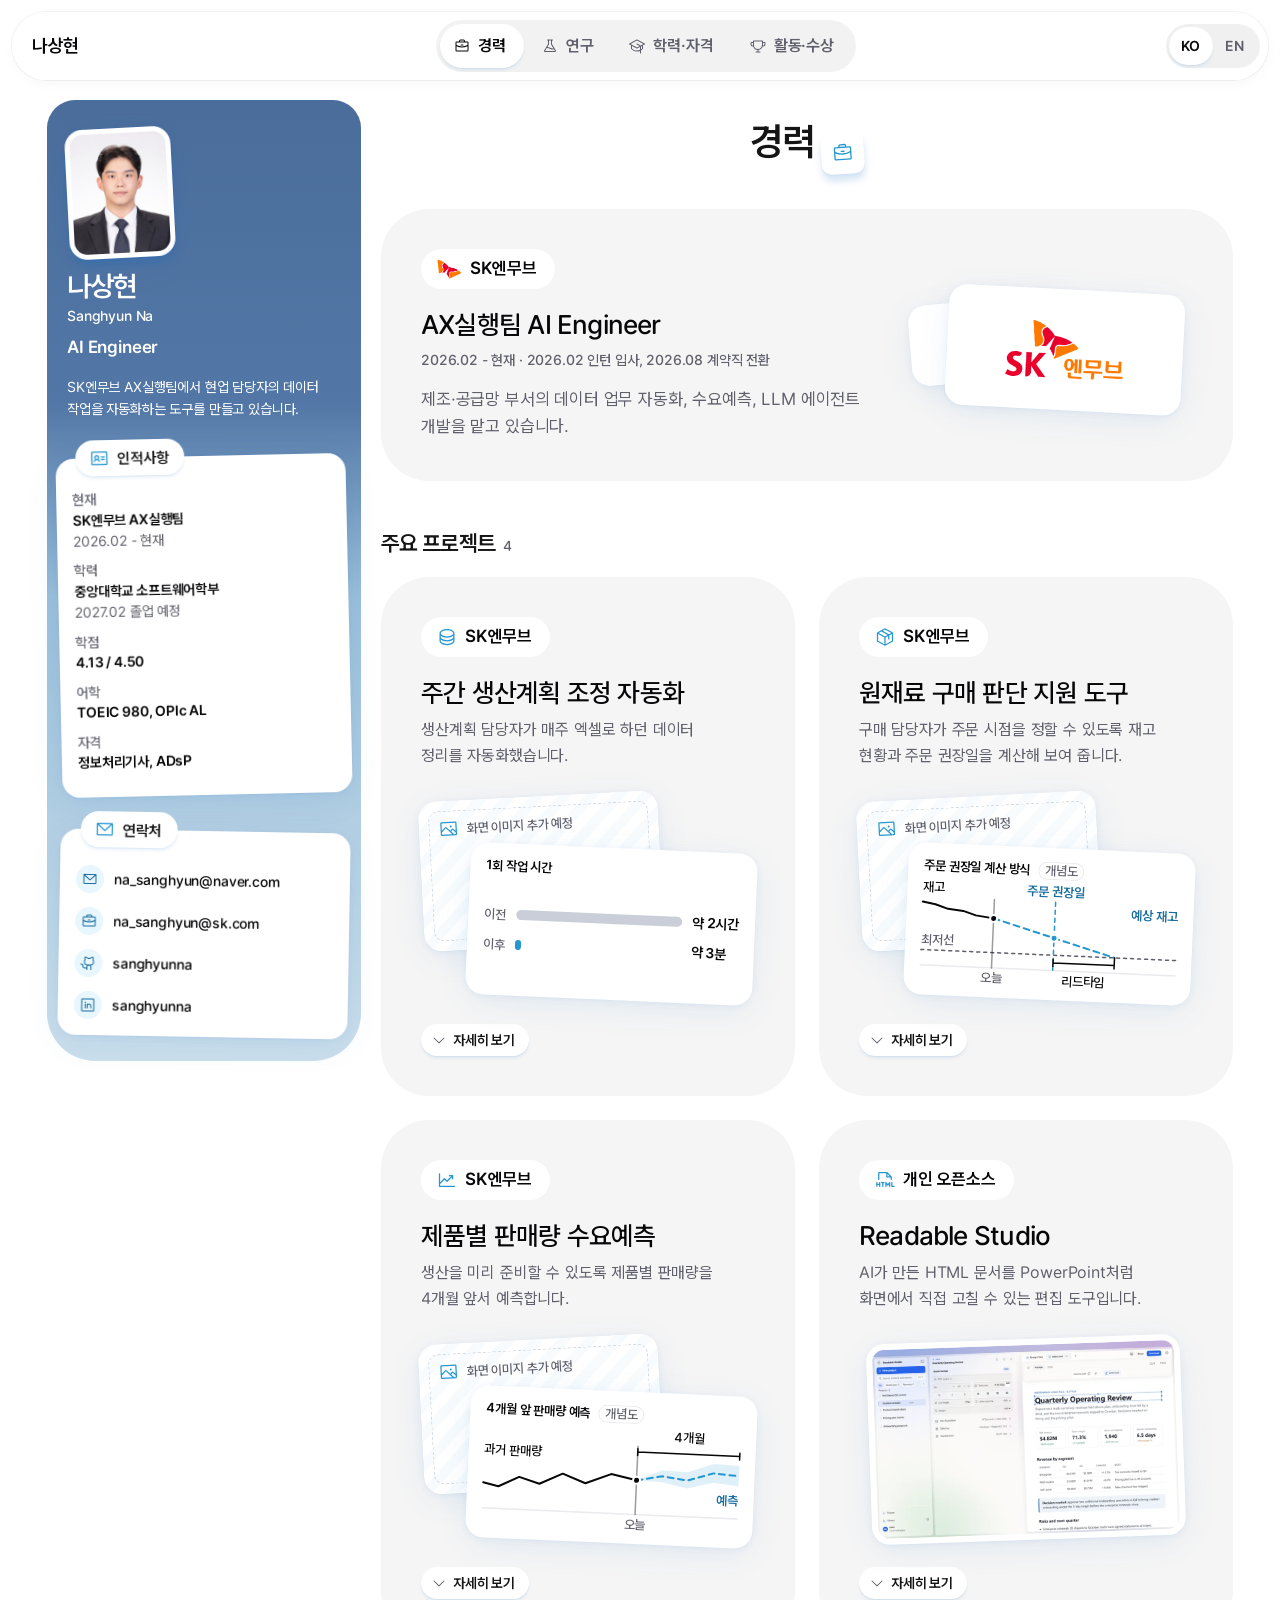
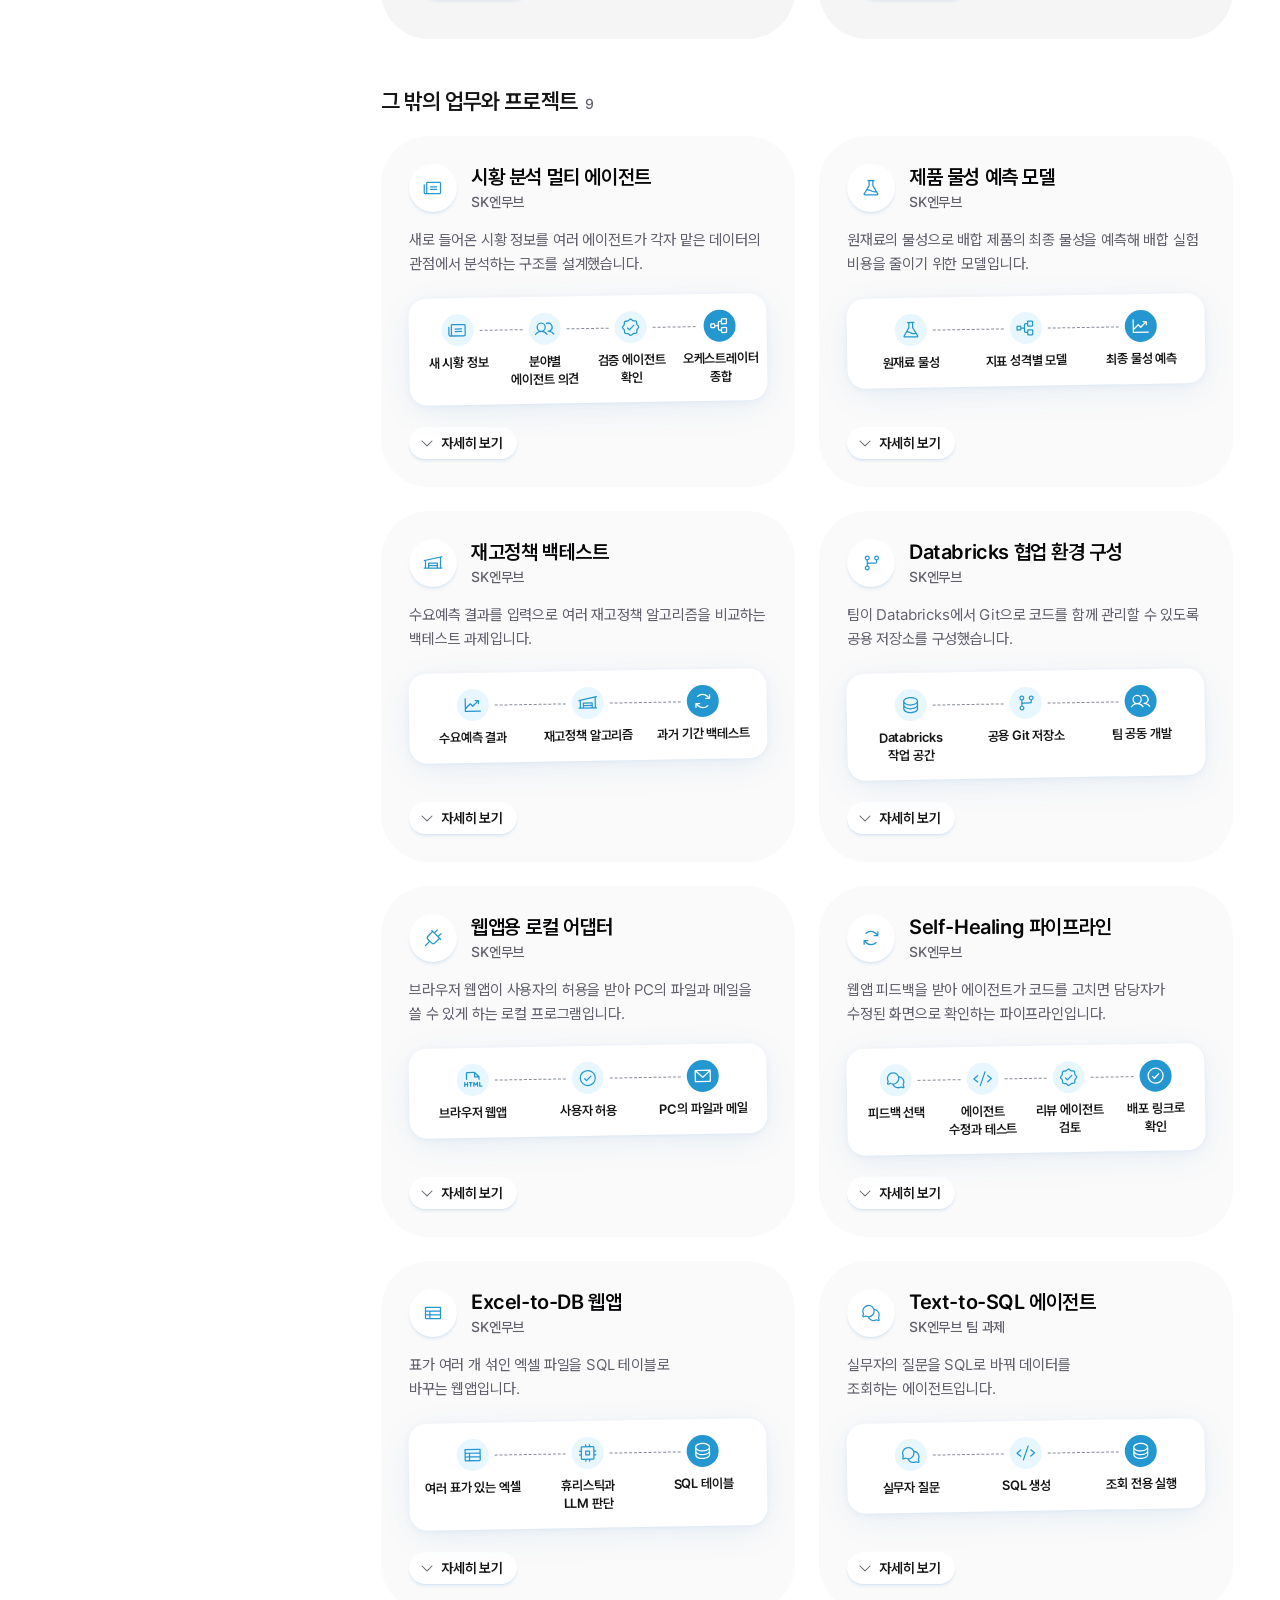
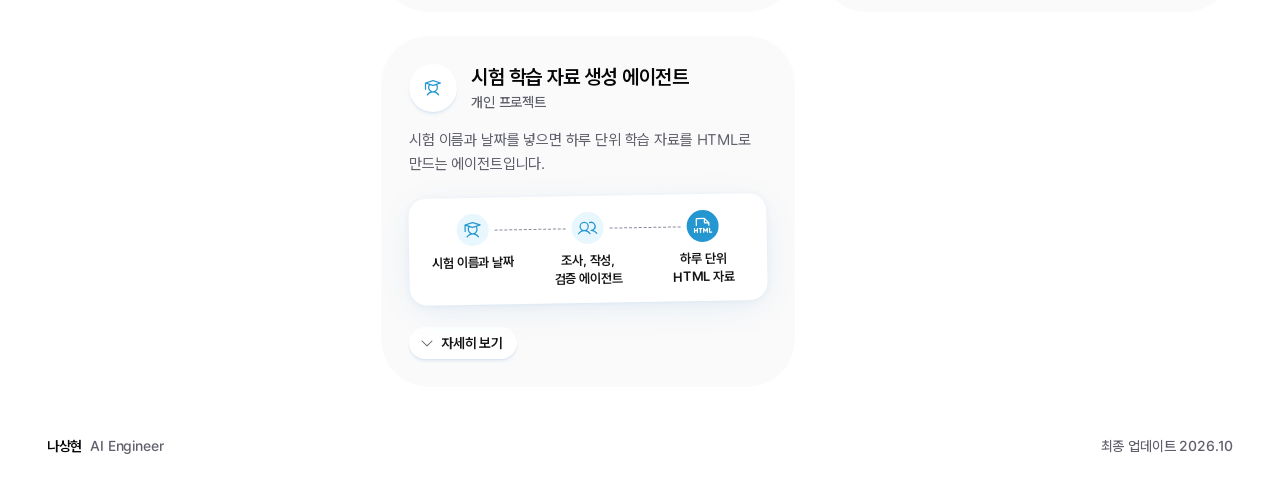
==== commit a69fc5ae: "Restyle resume tabs in the letters.app grammar" ====
--- a/index.html
+++ b/index.html
@@ -28,8 +28,8 @@
 <link rel="preload" href="/fonts/open-runde/OpenRunde-Semibold.woff2" as="font" type="font/woff2" crossorigin>
 <link rel="stylesheet" href="/fonts/open-runde/open-runde.css">
 <link rel="stylesheet" href="/fonts/pretendard/pretendard-subset.css">
-<script>(function(d,m,f){function s(){var h=location.hash.slice(1);try{h=decodeURIComponent(h)}catch(e){}d.setAttribute('data-tab',m[h]||f)}d.classList.add('js');s();addEventListener('hashchange',s)})(document.documentElement,{"projects":"experience","more":"experience","timeline":"education","awards":"activities","experience":"experience","exp-skenmove":"experience","exp-skenmove-title":"experience","g-projects":"experience","g-projects-title":"experience","work-production":"experience","work-production-title":"experience","work-procurement":"experience","work-procurement-title":"experience","work-forecast":"experience","work-forecast-title":"experience","work-readable-studio":"experience","work-readable-studio-title":"experience","g-more":"experience","g-more-title":"experience","more-market-agent":"experience","more-market-agent-title":"experience","more-property":"experience","more-property-title":"experience","more-inventory":"experience","more-inventory-title":"experience","more-databricks":"experience","more-databricks-title":"experience","more-local-adapter":"experience","more-local-adapter-title":"experience","more-self-healing":"experience","more-self-healing-title":"experience","more-excel2db":"experience","more-excel2db-title":"experience","more-text2sql":"experience","more-text2sql-title":"experience","more-study-agent":"experience","more-study-agent-title":"experience","research":"research","g-research":"research","g-research-title":"research","research-clip":"research","research-clip-title":"research","research-llava":"research","research-llava-title":"research","research-siting":"research","research-siting-title":"research","g-seminars":"research","g-seminars-title":"research","research-seminar":"research","research-seminar-title":"research","education":"education","g-school":"education","g-school-title":"education","g-certs":"education","g-certs-title":"education","g-overseas":"education","g-overseas-title":"education","g-coursework":"education","g-coursework-title":"education","g-timeline":"education","g-timeline-title":"education","activities":"activities","g-awards":"activities","g-awards-title":"activities","g-activities":"activities","g-activities-title":"activities"},"experience")</script>
-<style>:root{color-scheme: light;--ink: #070709;--ink-2: #151515;--muted: #60606c;--faint: #868c98;--line: #ebebef;--bg: #ffffff;--card: #f5f5f5;--card-2: #fafafa;--paper: #ffffff;--accent: #2597d0;--accent-ink: #186d9f;--accent-tint: #c0eaff;--accent-wash: #e8f6fd;--frame: linear-gradient(180deg, #4a6d9b 0%, #5277a6 46%, #9abfda 74%, #cbdfec 100%);--frame-solid: #5277a6;--frame-rail: linear-gradient(180deg, #4a6d9b 0, #5277a6 19rem, #9abfda 31rem, #cbdfec 100%);--on-frame: #ffffff;--kind-edu: #9ab3cf;--kind-lab: #5fb2df;--kind-club: #9aa7e6;--kind-work: #1f3f73;--series-before: #c9ced8;--font-sans: 'Open Runde', 'Pretendard Variable', Pretendard, -apple-system, BlinkMacSystemFont, 'Apple SD Gothic Neo', 'Noto Sans KR', 'Segoe UI', sans-serif;--fs-display: clamp(3rem, 1.6rem + 6vw, 5rem);--fs-title: 1.25rem;--fs-body: 1rem;--fs-chip: 1.0625rem;--fs-sm: 0.875rem;--fs-xs: 0.8125rem;--lh-text: 1.55;--ls-display: -0.04em;--ls-text: -0.01em;--page-pad: clamp(0.5rem, -0.6rem + 4.4vw, 3.25rem);--frame-inset: clamp(0.5rem, 0.35rem + 0.5vw, 0.75rem);--wrap: 82.625rem;--card-pad: clamp(1.75rem, 1.3rem + 1.6vw, 2.5rem);--nav-h: 4rem;--rail-w: clamp(17rem, 6rem + 17vw, 21.5rem);--shell-gap: clamp(0.75rem, 0.2rem + 1.4vw, 1.5rem);--r-item: 1.25rem;--r-group: 1.75rem;--r-frame: clamp(2rem, 1.4rem + 2vw, 3rem);--r-card: clamp(2rem, 1.4rem + 2vw, 3rem);--r-sheet: 2rem;--r-paper: 1.125rem;--r-inset: 1rem;--r-tile: 0.75rem;--r-pill: 100px;--shadow-paper: 0 0.42px 2.1px -0.75px rgb(22 106 196 / 0.08), 0 1.6px 8px -1.5px rgb(22 106 196 / 0.08), 0 7px 35px -2.25px rgb(22 106 196 / 0.09);--shadow-lift: 0 0.42px 0.42px rgb(22 106 196 / 0.01), 0 1.6px 1.6px rgb(22 106 196 / 0.04), 0 7px 7px rgb(22 106 196 / 0.17);--shadow-chip: 0 1px 1px rgb(23 107 197 / 0.08), 0 3px 3px rgb(23 107 197 / 0.07);--shadow-sheet: 0 17px 37px rgb(16 55 132 / 0.04), 0 67px 67px rgb(16 55 132 / 0.03), 0 150px 90px rgb(16 55 132 / 0.02);--shadow-cta: inset 0 0 0 1.5px rgb(255 255 255 / 0.14), 0 1px 2px rgb(36 36 40 / 0.1), 0 3px 3px rgb(36 36 40 / 0.09), 0 10px 18px -8px rgb(36 36 40 / 0.35);--shadow-nav: 0.12px 0.48px 1.7px -1.5px rgb(82 82 82 / 0.08), 1px 4px 14px -3px rgb(82 82 82 / 0.06);--ease-out: cubic-bezier(0.16, 1, 0.3, 1);--dur: 400ms;--dur-fast: 180ms;--z-nav: 20;--z-skip: 30;}:root:lang(en){--rail-w: clamp(17rem, 7rem + 18vw, 23rem);}*, *::before, *::after{box-sizing: border-box;}*{margin: 0;}html{-webkit-text-size-adjust: 100%;text-size-adjust: 100%;scroll-behavior: smooth;scroll-padding-top: 6rem;scrollbar-color: #c9ced8 transparent;}@media (prefers-reduced-motion: reduce){html{scroll-behavior: auto;}}body{background: var(--bg);color: var(--ink);font-family: var(--font-sans);font-size: var(--fs-body);line-height: var(--lh-text);letter-spacing: var(--ls-text);font-synthesis: none;text-rendering: optimizeLegibility;-webkit-font-smoothing: antialiased;-moz-osx-font-smoothing: grayscale;word-break: keep-all;overflow-wrap: break-word;}:lang(en) body, body:lang(en){word-break: normal;}img, svg{display: block;max-width: 100%;}img{height: auto;}a{color: inherit;text-decoration-thickness: 1px;text-underline-offset: 0.2em;}button{font: inherit;color: inherit;}ul, ol{padding: 0;list-style: none;}strong{font-weight: 600;color: var(--ink);}::selection{background: var(--accent-tint);color: var(--ink);}:focus-visible{outline: 2px solid var(--accent-ink);outline-offset: 3px;border-radius: 6px;}input, textarea{caret-color: var(--accent-ink);}.vh{position: absolute !important;width: 1px;height: 1px;margin: -1px;padding: 0;overflow: hidden;clip: rect(0 0 0 0);white-space: nowrap;border: 0;}.skip{position: fixed;top: 0.75rem;left: 0.75rem;z-index: var(--z-skip);padding: 0.75rem 1.25rem;border-radius: var(--r-pill);background: var(--ink);color: #fff;font-weight: 600;text-decoration: none;transform: translateY(-200%);}.skip:focus{transform: none;}.sprite{display: none;}.icon{flex: none;width: 1.25rem;height: 1.25rem;fill: currentColor;}.icon--sm{width: 1rem;height: 1rem;}.icon--lg{width: 1.5rem;height: 1.5rem;}.wrap{width: 100%;max-width: var(--wrap);margin-inline: auto;padding-inline: var(--page-pad);}.meta{font-size: var(--fs-sm);font-weight: 500;line-height: 1.5;color: var(--muted);font-variant-numeric: tabular-nums;}.card{border-radius: var(--r-card);background: var(--card);padding: var(--card-pad);}.card--soft{background: var(--card-2);}.paper{border-radius: var(--r-paper);background: var(--paper);box-shadow: var(--shadow-paper);}.sheet{border-radius: var(--r-sheet);background: var(--paper);box-shadow: var(--shadow-sheet);}.chip{display: inline-flex;align-items: center;gap: 0.5rem;min-height: 2.5rem;padding: 0.5rem 1.125rem 0.5rem 1rem;border-radius: var(--r-pill);background: var(--paper);font-size: var(--fs-chip);font-weight: 600;line-height: 1.4;letter-spacing: -0.01em;color: var(--ink);white-space: nowrap;}.chip>.icon{color: var(--accent);}.chip>img{width: auto;height: 1.25rem;object-fit: contain;}.status{display: inline-flex;align-items: center;min-height: 1.75rem;padding: 0.125rem 0.75rem;border-radius: var(--r-pill);background: var(--accent-wash);color: var(--accent-ink);font-size: var(--fs-sm);font-weight: 600;line-height: 1.4;white-space: nowrap;}.btn{display: inline-flex;align-items: center;justify-content: center;gap: 0.5rem;min-height: 3rem;padding: 0.75rem 1.5rem;border: 0;border-radius: var(--r-pill);font-size: var(--fs-chip);font-weight: 600;line-height: 1.4;letter-spacing: -0.01em;text-decoration: none;white-space: nowrap;cursor: pointer;transition: background-color var(--dur-fast) ease-out, transform var(--dur-fast) var(--ease-out), box-shadow var(--dur-fast) ease-out;}.btn:active{transform: scale(0.98);}.btn--dark{background: var(--ink);color: #fff;box-shadow: var(--shadow-cta);}.btn--dark:hover{background: #23232a;}.tile{display: inline-grid;flex: none;place-items: center;width: var(--tile, 3.25rem);height: var(--tile, 3.25rem);border-radius: calc(var(--tile, 3.25rem) * 0.3);background: var(--paper);box-shadow: var(--shadow-chip);color: var(--accent);overflow: hidden;}.tile>img{width: 68%;height: 68%;object-fit: contain;}.tile--wide>img{width: 80%;}.tile--round{border-radius: 50%;}.tile--round>img.tile__fill{width: 100%;height: 100%;}.ph{position: relative;display: grid;place-content: center;justify-items: center;gap: 0.5rem;aspect-ratio: 16 / 10;padding: 1rem;border-radius: var(--r-paper);background: repeating-linear-gradient(135deg, rgb(37 151 208 / 0.035) 0 10px, transparent 10px 20px), var(--paper);box-shadow: var(--shadow-paper);color: var(--muted);text-align: center;}.ph::before{content: '';position: absolute;inset: 0.625rem;border: 1.5px dashed #d3d9e3;border-radius: calc(var(--r-paper) - 0.5rem);pointer-events: none;}.ph>.icon{width: 1.75rem;height: 1.75rem;color: var(--accent);}.ph__label{font-size: var(--fs-sm);font-weight: 500;line-height: 1.4;}.tags{display: flex;flex-wrap: wrap;gap: 0.5rem;}.tag{display: inline-flex;align-items: center;gap: 0.375rem;min-height: 2rem;padding: 0.25rem 0.75rem 0.25rem 0.625rem;border-radius: var(--r-pill);background: var(--paper);font-size: var(--fs-sm);font-weight: 500;line-height: 1.4;color: var(--ink-2);white-space: nowrap;}.tag>svg{width: 1rem;height: 1rem;fill: currentColor;}.tag>svg.tag__ph{color: var(--muted);}.points{display: grid;gap: 0.625rem;}.points>li{position: relative;padding-left: 1.125rem;font-size: var(--fs-body);line-height: var(--lh-text);color: var(--muted);}.points>li::before{content: '';position: absolute;left: 0.125rem;top: 0.68em;width: 0.375rem;height: 0.375rem;border-radius: 2px;background: var(--accent);}@media print{:root{--card-pad: 1rem;}body{font-size: 10.5pt;}.nav, .skip, .ph, .btn, .disc__sum, .profile__lang{display: none !important;}.card, .paper, .sheet{box-shadow: none !important;break-inside: avoid;}a{text-decoration: none;}}@media (prefers-reduced-motion: reduce){*, *::before, *::after{animation: none !important;transition: none !important;}.btn:active{transform: none;}}.nav{position: sticky;top: var(--frame-inset);z-index: var(--z-nav);margin: var(--frame-inset);}.nav__bar{display: grid;grid-template-columns: minmax(0, 1fr) auto minmax(0, 1fr);align-items: center;gap: 0.75rem;min-height: var(--nav-h);padding: 0.5rem 0.5rem 0.5rem 1.25rem;border-radius: 120px;background: rgb(255 255 255 / 0.9);-webkit-backdrop-filter: blur(10px) saturate(1.4);backdrop-filter: blur(10px) saturate(1.4);box-shadow: 0 0 0 1px rgb(7 7 9 / 0.05), var(--shadow-nav);}.nav__brand{justify-self: start;display: flex;align-items: center;min-width: 2.75rem;min-height: 2.75rem;font-size: 1.125rem;font-weight: 600;letter-spacing: -0.02em;text-decoration: none;white-space: nowrap;}.nav__lang{justify-self: end;}.tabs__list{display: flex;gap: 0.25rem;padding: 0.25rem;border-radius: var(--r-pill);background: rgb(7 7 9 / 0.05);}.tabs__tab{display: inline-flex;align-items: center;justify-content: center;min-height: 2.5rem;padding: 0.5rem 1.125rem;border-radius: var(--r-pill);font-size: 0.9375rem;font-weight: 600;line-height: 1.2;letter-spacing: -0.01em;color: var(--muted);text-decoration: none;white-space: nowrap;transition: background-color var(--dur-fast) ease-out, color var(--dur-fast) ease-out, box-shadow var(--dur-fast) ease-out;}.tabs__tab:hover{color: var(--ink);background: rgb(255 255 255 / 0.7);}.tabs__tab[aria-selected='true']{background: var(--paper);color: var(--ink);box-shadow: var(--shadow-chip);}.tabs__short{display: none;}.lang{display: inline-flex;padding: 0.1875rem;border-radius: var(--r-pill);background: rgb(7 7 9 / 0.06);}.lang__opt{position: relative;display: inline-grid;place-items: center;min-width: 2.75rem;height: 2.375rem;padding-inline: 0.625rem;border-radius: var(--r-pill);font-size: 0.875rem;font-weight: 600;letter-spacing: 0.01em;text-decoration: none;color: var(--muted);}.lang__opt::after{content: '';position: absolute;inset: -0.1875rem 0;}.lang__opt:hover{color: var(--ink);}.lang__opt[aria-current='page']{background: var(--paper);color: var(--ink);box-shadow: var(--shadow-chip);}@media (max-width: 63.99rem){.tabs__long{position: absolute;width: 1px;height: 1px;margin: -1px;padding: 0;overflow: hidden;clip: rect(0 0 0 0);white-space: nowrap;border: 0;}.tabs__short{display: inline;}.tabs__tab{padding-inline: 0.875rem;}}@media (max-width: 47.99rem){.nav{margin: var(--frame-inset) var(--frame-inset) 0;}.nav__bar{grid-template-columns: minmax(0, 1fr);min-height: 0;padding: 0.25rem;}.nav__brand, .nav__lang{display: none;}.tabs__list{gap: 0.125rem;}.tabs__tab{flex: 1 1 0;min-width: 0;min-height: 2.75rem;padding: 0.375rem 0.25rem;font-size: 0.875rem;}.lang__opt{height: 2.75rem;}.lang__opt::after{inset: 0;}}.shell{display: grid;grid-template-columns: minmax(0, 1fr);gap: var(--shell-gap);align-items: start;padding-top: 0.5rem;padding-bottom: 2.5rem;}@media (min-width: 48rem){.shell{grid-template-columns: var(--rail-w) minmax(0, 1fr);}}@media (min-width: 48rem) and (min-height: 54rem){.profile{position: sticky;top: calc(var(--frame-inset) + var(--nav-h) + 1rem);}}.panels{min-width: 0;container: panels / inline-size;}.panel__title{margin-bottom: 1rem;font-size: 1.5rem;font-weight: 600;line-height: 1.25;letter-spacing: -0.03em;color: var(--ink-2);}.panel + .panel{margin-top: 3rem;}.js .panel{display: none;}.js[data-tab='experience'] #experience, .js[data-tab='research'] #research, .js[data-tab='education'] #education, .js[data-tab='activities'] #activities{display: block;}.js .panel__title{position: absolute;width: 1px;height: 1px;margin: -1px;padding: 0;overflow: hidden;clip: rect(0 0 0 0);white-space: nowrap;border: 0;}.panel:focus-visible{outline-offset: 6px;border-radius: var(--r-item);}@media (prefers-reduced-motion: no-preference){.js .panel{animation: panel-in 180ms ease-out;}@keyframes panel-in{from{opacity: 0;}to{opacity: 1;}}}.group + .group{margin-top: 2rem;}.group__title{display: flex;align-items: baseline;gap: 0.5rem;margin-bottom: 0.875rem;font-size: 1.0625rem;font-weight: 600;line-height: 1.4;letter-spacing: -0.01em;color: var(--ink);}.group__count{font-size: var(--fs-sm);font-weight: 500;color: var(--muted);font-variant-numeric: tabular-nums;}.disc{margin-top: 0.75rem;}.disc__sum{display: inline-flex;align-items: center;gap: 0.375rem;min-height: 2rem;padding: 0.25rem 0.875rem 0.25rem 0.625rem;border-radius: var(--r-pill);background: var(--card);font-size: var(--fs-sm);font-weight: 600;line-height: 1.4;color: var(--ink-2);list-style: none;cursor: pointer;transition: background-color var(--dur-fast) ease-out;}.disc__sum::-webkit-details-marker{display: none;}.disc__sum:hover{background: #ececef;}.disc__sum>.icon{color: var(--muted);transition: transform var(--dur-fast) var(--ease-out);}.disc[open]>.disc__sum>.icon{transform: rotate(180deg);}.disc__body{margin-top: 0.875rem;}@media (max-width: 47.99rem){.disc__sum{min-height: 2.75rem;}}@media print{.shell{display: block;padding: 0;}.profile{position: static;margin-bottom: 1.5rem;}.js .panel{display: block;animation: none;}.js .panel + .panel{margin-top: 1.5rem;}.js .panel__title{position: static;width: auto;height: auto;margin: 0 0 0.5rem;overflow: visible;clip: auto;white-space: normal;}.panel{break-before: auto;}.group{break-inside: auto;}}.profile{container: profile / inline-size;padding: 0.5rem;border-radius: var(--r-sheet);background: var(--frame-solid) var(--frame-rail);color: var(--on-frame);}.profile__head{display: grid;grid-template-columns: auto minmax(0, 1fr);grid-template-areas: 'photo id';align-items: end;gap: 1rem;padding: 1rem 0.75rem 0;}.profile__photo{grid-area: photo;width: 6.5rem;height: auto;aspect-ratio: 4 / 5;border-radius: 1rem;object-fit: cover;object-position: 50% 22%;background: var(--paper);box-shadow: 0 0 0 3px rgb(255 255 255 / 0.92), var(--shadow-lift);}.profile__id{grid-area: id;min-width: 0;}.profile__name{font-size: 1.75rem;font-weight: 600;line-height: 1.1;letter-spacing: -0.035em;}.profile__alt{margin-top: 0.25rem;font-size: var(--fs-sm);font-weight: 500;line-height: 1.4;}.profile__role{margin-top: 0.625rem;font-size: 1.0625rem;font-weight: 600;line-height: 1.3;}.profile__lang{display: none;}.profile__lede{padding: 1rem 0.75rem 1.125rem;font-size: 0.875rem;line-height: 1.6;}.profile__sheet{padding: 1.25rem 1rem 0.75rem 1.25rem;border-radius: calc(var(--r-sheet) - 0.5rem);background: var(--paper);color: var(--ink);box-shadow: var(--shadow-paper);}.profile__facts{display: grid;grid-template-columns: max-content minmax(0, 1fr);gap: 0.625rem 1rem;}.profile__fact{display: contents;}.profile__facts dt{font-size: var(--fs-sm);font-weight: 500;line-height: 1.55;color: var(--muted);}.profile__facts dd{display: grid;gap: 0.0625rem;}.profile__value{font-size: 0.875rem;font-weight: 600;line-height: 1.45;color: var(--ink);}.profile__meta{font-size: var(--fs-sm);line-height: 1.45;color: var(--muted);font-variant-numeric: tabular-nums;}.profile__subhead{margin-top: 0.875rem;padding-top: 0.75rem;border-top: 1px solid var(--line);font-size: var(--fs-sm);font-weight: 600;line-height: 1.4;color: var(--muted);}.profile__contacts{display: grid;grid-template-columns: repeat(2, minmax(0, 1fr));gap: 0.125rem;margin: 0.25rem 0 0 -0.375rem;}.profile__contacts>li:nth-child(-n + 2){grid-column: 1 / -1;}.profile__link{display: grid;grid-template-columns: 1.75rem minmax(0, 1fr);align-items: center;gap: 0.625rem;min-height: 2.5rem;padding: 0.25rem 0.375rem;border-radius: 0.875rem;color: var(--ink);text-decoration: none;transition: background-color var(--dur-fast) ease-out;}.profile__link:hover{background: var(--card-2);}.profile__contact-icon{display: grid;place-items: center;width: 1.75rem;height: 1.75rem;border-radius: 50%;background: var(--accent-wash);color: var(--accent-ink);}.profile__contact-value{min-width: 0;font-size: 0.9375rem;font-weight: 500;line-height: 1.4;overflow-wrap: anywhere;}.profile__link:hover .profile__contact-value{text-decoration: underline;text-underline-offset: 0.2em;}@container profile (max-width: 19.5rem){.profile__head{grid-template-columns: minmax(0, 1fr);grid-template-areas: 'photo' 'id';gap: 0.75rem;}.profile__name{font-size: 1.5rem;}.profile__facts{grid-template-columns: minmax(0, 1fr);gap: 0;}.profile__facts dd{margin-bottom: 0.5rem;}.profile__contacts{grid-template-columns: minmax(0, 1fr);}.profile__contact-value{font-size: 0.875rem;}}@media (max-width: 47.99rem){.profile__head{grid-template-rows: auto 1fr;grid-template-areas: 'photo lang' 'photo id';column-gap: 0.875rem;row-gap: 0.25rem;padding: 0.75rem 0.5rem 0;}.profile__photo{width: 5.25rem;border-radius: 0.875rem;}.profile__role{margin-top: 0.375rem;}.profile__lang{grid-area: lang;justify-self: end;display: inline-flex;background: rgb(0 0 0 / 0.16);}.profile__lang .lang__opt{color: var(--on-frame);}.profile__lang .lang__opt[aria-current='page']{color: var(--ink);}.profile__lede{padding: 0.875rem 0.5rem 1rem;font-size: 0.875rem;}.profile__sheet{padding: 1rem 0.75rem 0.5rem 1rem;}.profile__facts{gap: 0.5rem 0.875rem;}.profile__link{min-height: 2.75rem;}}@media print{.profile{padding: 0;background: none;color: var(--ink);}.profile__head, .profile__lede{padding-inline: 0;}.profile__photo{box-shadow: none;}.profile__sheet{padding: 0;box-shadow: none;}}.tl{--tl-grid: color-mix(in srgb, var(--faint) 26%, transparent);}.tl__legend{display: flex;flex-wrap: wrap;gap: 0.25rem 1rem;}.tl__key{display: inline-flex;align-items: center;gap: 0.5rem;font-size: var(--fs-sm);font-weight: 500;line-height: 1.5;color: var(--muted);}.tl__swatch{flex: none;width: 0.75rem;height: 0.75rem;border-radius: 0.25rem;}.tl__swatch--edu, .tl__bar--edu{background: var(--kind-edu);}.tl__swatch--lab, .tl__bar--lab{background: var(--kind-lab);}.tl__swatch--club, .tl__bar--club{background: var(--kind-club);}.tl__swatch--work, .tl__bar--work{background: var(--kind-work);}.tl__track{position: relative;min-width: 0;background: repeating-linear-gradient(to right, var(--tl-grid) 0 1px, transparent 1px calc(100% / var(--years)));}.tl__axis{display: flex;flex-direction: column;margin-top: 0.75rem;}.tl__axis>.tl__track{container-type: inline-size;flex: 1;min-height: 2.75rem;}.tl__year{position: absolute;top: 0;left: var(--x);padding-left: 0.3125rem;font-size: var(--fs-xs);font-weight: 500;line-height: 1.25rem;color: var(--muted);font-variant-numeric: tabular-nums;white-space: nowrap;}.tl__year-short{display: none;}@container (max-width: 19rem){.tl__year-full{display: none;}.tl__year-short{display: inline;}}.tl__now{position: absolute;bottom: 0;left: var(--now);padding: 0.125rem 0.625rem;border-radius: var(--r-pill);background: var(--ink);color: var(--on-frame);font-size: var(--fs-xs);font-weight: 600;line-height: 1.25rem;white-space: nowrap;transform: translateX(-50%);}.tl__rows{display: grid;row-gap: 0.875rem;margin-top: 0.5rem;}.tl__row{display: grid;row-gap: 0.375rem;}.tl__label{display: flex;align-items: center;gap: 0.625rem;min-width: 0;}.tl__text{flex: 1;min-width: 0;}.tl__name{font-size: 0.9375rem;font-weight: 600;line-height: 1.3;color: var(--ink);text-wrap: balance;}.tl__meta{font-size: var(--fs-sm);font-weight: 500;line-height: 1.4;color: var(--muted);font-variant-numeric: tabular-nums;}.tl__period{white-space: nowrap;}.tl__row>.tl__track{height: 0.875rem;}.tl__row>.tl__track::after{content: '';position: absolute;top: 0;bottom: 0;left: calc(var(--now) - 0.75px);width: 1.5px;background: var(--ink);opacity: 0.4;}.tl__bar{position: absolute;top: 50%;left: var(--s);width: calc(var(--e) - var(--s));min-width: 0.625rem;height: 0.625rem;border-radius: var(--r-pill);transform: translateY(-50%);}.tl__bar--ongoing{-webkit-mask-image: linear-gradient(to right, var(--ink) calc(100% - min(1.5rem, 50%)), transparent);mask-image: linear-gradient(to right, var(--ink) calc(100% - min(1.5rem, 50%)), transparent);}@container panels (min-width: 38.5rem){.tl__head, .tl__row{display: grid;grid-template-columns: 18rem minmax(0, 1fr);column-gap: 1rem;}.tl:lang(en) .tl__head, .tl:lang(en) .tl__row{grid-template-columns: 19.5rem minmax(0, 1fr);}.tl__axis{margin-top: 0;}.tl__rows{row-gap: 0;margin-top: 0;}.tl__label{min-height: 2.75rem;padding-block: 0.1875rem;}.tl__row>.tl__track{height: auto;}.tl__bar{min-width: 0.75rem;height: 0.75rem;}}@container panels (min-width: 48.5rem){.tl__head, .tl__row{grid-template-columns: 23rem minmax(0, 1fr);column-gap: 1.25rem;}.tl:lang(en) .tl__head, .tl:lang(en) .tl__row{grid-template-columns: 26.5rem minmax(0, 1fr);}.tl__text{display: grid;grid-template-columns: minmax(0, 1fr) 8rem;grid-template-areas: 'name period' 'sub period';align-items: center;column-gap: 0.75rem;}.tl__name{grid-area: name;}.tl__meta{display: contents;}.tl__sub{grid-area: sub;text-wrap: balance;}.tl__sep{display: none;}.tl__period{grid-area: period;}}@media print{.tl__head, .tl__rows{-webkit-print-color-adjust: exact;print-color-adjust: exact;}}.exp-keep{white-space: nowrap;}.emp{display: grid;grid-template-columns: minmax(0, 1fr);gap: 0.875rem;padding: 1rem;border-radius: var(--r-group);}@container panels (min-width: 50rem){.emp{padding: 1.25rem;}}.emp + .emp{margin-top: 0.75rem;}.emp + .group{margin-top: 2rem;}.emp__head{display: flex;align-items: flex-start;gap: 0.875rem;min-width: 0;}.emp__id{min-width: 0;}.emp__title{font-size: var(--fs-title);font-weight: 600;line-height: 1.3;letter-spacing: -0.02em;color: var(--ink);text-wrap: balance;}.emp__meta{margin-top: 0.125rem;}.emp__note{text-wrap: balance;}.emp__role{font-weight: 600;color: var(--ink-2);}.emp .points{gap: 0.25rem;}.emp .points>li{font-size: 0.9375rem;line-height: 1.5;text-wrap: pretty;}.emp .points>li::before{top: 0.58em;}@container panels (min-width: 50rem){.emp{grid-template-columns: fit-content(19rem) minmax(0, 1fr);gap: 1.5rem;align-items: center;}.emp .points{padding-left: 1.5rem;border-left: 1px solid var(--line);}}.proj__grid{display: grid;grid-template-columns: minmax(0, 1fr);gap: 1rem;}@container panels (min-width: 36rem){.proj__grid{grid-template-columns: repeat(2, minmax(0, 1fr));}}.proj{display: flex;flex-direction: column;min-width: 0;padding: 1rem;border-radius: var(--r-item);}@container panels (min-width: 50rem){.proj{padding: 1.25rem;}}@supports (grid-template-rows: subgrid){.proj{display: grid;grid-template-columns: minmax(0, 1fr);grid-template-rows: subgrid;grid-row: span 5;row-gap: 0;}.proj__top{align-self: start;}}.proj__top{display: flex;flex-wrap: wrap;align-items: center;justify-content: space-between;gap: 0.375rem 0.5rem;}.proj__chip{gap: 0.375rem;min-height: 1.75rem;padding: 0.125rem 0.75rem 0.125rem 0.5rem;background: var(--card);font-size: var(--fs-sm);}.proj__chip>.icon{width: 1rem;height: 1rem;}.proj__head{margin-top: 0.625rem;}.proj__title{font-size: var(--fs-body);font-weight: 600;line-height: 1.4;letter-spacing: -0.015em;color: var(--ink);text-wrap: balance;}.proj__summary{margin-top: 0.25rem;font-size: var(--fs-sm);line-height: 1.55;color: var(--muted);text-wrap: pretty;}.proj__visual{position: relative;display: flex;flex-direction: column;min-width: 0;min-height: 7.5rem;margin-top: 0.75rem;padding: 0.5rem 0.75rem;border-radius: var(--r-tile);background: var(--card-2);box-shadow: inset 0 0 0 1px var(--line);}.proj__visual--shot{padding: 0;overflow: hidden;}.proj__visual--shot>img{position: absolute;inset: 0;width: 100%;height: 100%;object-fit: cover;object-position: 50% 8%;}.proj__visual--shot::after{content: '';position: absolute;inset: 0;border-radius: inherit;box-shadow: inset 0 0 0 1px var(--line);pointer-events: none;}.proj .tags{align-content: start;gap: 0.375rem;margin-top: 0.625rem;}.proj .tag{min-height: 1.75rem;padding: 0.125rem 0.5rem 0.125rem 0.4375rem;background: var(--card);font-size: var(--fs-xs);}.proj .disc{margin-top: 0.625rem;}.proj .disc__body{display: grid;gap: 0.75rem;}.proj .points{gap: 0.375rem;}.proj .points>li{font-size: var(--fs-sm);text-wrap: pretty;}.proj .points>li::before{top: 0.58em;}.proj__ph{grid-auto-flow: column;align-items: center;width: 100%;max-height: 4.5rem;border-radius: var(--r-tile);background-color: var(--card-2);box-shadow: none;}.proj__ph::before{inset: 0.375rem;border-radius: calc(var(--r-tile) - 0.25rem);}.proj__shot{width: 100%;border: 1px solid var(--line);border-radius: var(--r-tile);}.proj__link{display: inline-flex;align-items: center;gap: 0.25rem;min-height: 2rem;font-size: var(--fs-sm);font-weight: 600;color: var(--accent-ink);}.more__grid{display: grid;grid-template-columns: minmax(0, 1fr);gap: 0.75rem;}@container panels (min-width: 36rem){.more__grid{grid-template-columns: repeat(2, minmax(0, 1fr));}}@container panels (min-width: 50rem){.more__grid{grid-template-columns: repeat(3, minmax(0, 1fr));}}.more{display: flex;flex-direction: column;min-width: 0;padding: 1rem;border-radius: var(--r-item);}@supports (grid-template-rows: subgrid){.more{display: grid;grid-template-columns: minmax(0, 1fr);grid-template-rows: subgrid;grid-row: span 3;row-gap: 0;}.more__top{align-self: start;}}.more__top{display: flex;flex-wrap: wrap;align-items: center;justify-content: space-between;gap: 0.375rem 0.5rem;}.more__head{margin-top: 0.5rem;}.more__title{font-size: 0.9375rem;font-weight: 600;line-height: 1.4;letter-spacing: -0.01em;color: var(--ink);text-wrap: balance;}.more__text{margin-top: 0.375rem;font-size: var(--fs-sm);line-height: 1.5;color: var(--muted);text-wrap: pretty;}.proj__chip, .proj .status, .proj .tag, .more__top .status{white-space: normal;}.chart__head{font-size: var(--fs-xs);line-height: 1.35;}.chart__title{font-weight: 600;color: var(--ink);}.chart__tag{display: inline-block;margin-left: 0.25rem;padding-inline: 0.4375rem;border-radius: var(--r-pill);background: var(--paper);box-shadow: inset 0 0 0 1px var(--line);font-weight: 500;color: var(--muted);white-space: nowrap;}.chart__plot{position: relative;flex: 1 0 auto;min-height: 2.875rem;margin-top: 1.375rem;margin-bottom: 1.125rem;}.chart__svg{position: absolute;inset: 0;width: 100%;height: 100%;overflow: visible;}.chart__svg :is(path, polyline){fill: none;stroke-linecap: round;stroke-linejoin: round;}.chart__axis{stroke: var(--line);stroke-width: 1.5;}.chart__solid{stroke: var(--ink);stroke-width: 2;}.chart__dash{stroke: var(--accent);stroke-width: 2;stroke-dasharray: 6 4.5;}.chart__min{stroke: var(--muted);stroke-width: 1.5;stroke-dasharray: 3 4;}.chart__rule{stroke: var(--ink);stroke-width: 1.5;stroke-opacity: 0.4;}.chart__mark{stroke: var(--accent);stroke-width: 1.5;stroke-dasharray: 4 4;}.chart__bracket{stroke: var(--ink);stroke-width: 1.5;}.chart__band{fill: var(--accent);fill-opacity: 0.14;stroke: none;}.chart__halo{stroke: var(--card-2);stroke-width: 9;}.chart__dot{stroke: var(--ink);stroke-width: 5;}.chart__dot--accent{stroke: var(--accent);}.chart__label{position: absolute;left: var(--x);top: var(--y);font-size: var(--fs-xs);font-weight: 500;line-height: 1.3;color: var(--muted);white-space: nowrap;}.chart__label--ink{color: var(--ink);}.chart__label--accent{color: var(--accent-ink);font-weight: 600;}.chart__label--sa{transform: translateY(-100%);padding-bottom: 0.125rem;}.chart__label--ca{transform: translate(-50%, -100%);padding-bottom: 0.125rem;}.chart__label--sb{padding-top: 0.0625rem;}.chart__label--cb{transform: translateX(-50%);padding-top: 0.125rem;}.chart__label--eb{left: auto;right: calc(100% - var(--x));padding-top: 0.0625rem;}.chart-bars{display: grid;grid-template-columns: max-content minmax(0, 1fr) max-content;flex: 1 0 auto;align-content: center;align-items: center;gap: 0.5rem 0.625rem;}.chart-bars__row{display: grid;grid-column: 1 / -1;grid-template-columns: max-content minmax(0, 1fr) max-content;column-gap: 0.625rem;align-items: center;}@supports (grid-template-columns: subgrid){.chart-bars__row{grid-template-columns: subgrid;}}.chart-bars__label{font-size: var(--fs-xs);font-weight: 500;color: var(--muted);white-space: nowrap;}.chart-bars__track{display: flex;align-items: center;min-width: 0;}.chart-bars__bar{width: var(--v);min-width: 0.375rem;height: 0.625rem;border-radius: var(--r-pill);background: var(--series-before);}.chart-bars__row:last-child .chart-bars__bar{background: var(--accent);}.chart-bars__value{font-size: var(--fs-sm);font-weight: 600;color: var(--ink);font-variant-numeric: tabular-nums;white-space: nowrap;}@media (max-width: 47.99rem){.emp{padding: 1rem;}.proj__link{min-height: 2.75rem;}}@media print{.proj, .more{border: 1px solid var(--line);}}.rs__grid{display: grid;gap: 0.875rem;}@container panels (min-width: 50rem){.rs__grid{grid-template-columns: repeat(3, minmax(0, 1fr));}}.rs{container: rs / inline-size;padding: 1.25rem;border-radius: var(--r-item);}.rs__body{display: flex;flex-direction: column;height: 100%;}.rs__lab{display: flex;align-items: center;gap: 0.5rem;font-size: var(--fs-sm);font-weight: 600;line-height: 1.35;color: var(--ink-2);}.rs__when{margin-top: 0.5rem;}.rs__title{margin-top: 0.375rem;font-size: 1rem;font-weight: 600;line-height: 1.4;letter-spacing: -0.01em;color: var(--ink);text-wrap: balance;}.rs__summary{margin-top: 0.375rem;font-size: 0.875rem;line-height: 1.55;color: var(--muted);text-wrap: pretty;}.rs__visual{margin-top: 1rem;}.rs__body>.disc{margin-top: auto;padding-top: 1rem;}.rs .points{gap: 0.5rem;}.rs .points>li{font-size: 0.875rem;}.rs .tags{margin-top: 0.75rem;}.rs__fig{margin-top: 0.875rem;}img.rs__fig{width: 100%;border-radius: var(--r-paper);}@container rs (min-width: 34rem){.rs__body{display: grid;grid-template-columns: minmax(0, 1fr) minmax(0, 1fr);column-gap: 1.5rem;}.rs__text{grid-column: 1;}.rs__visual{grid-column: 2;grid-row: 1;align-self: center;margin-top: 0;}.rs__body>.disc{grid-column: 1 / -1;}}.rs__pair-row{display: grid;grid-template-columns: repeat(2, minmax(0, 1fr));gap: 0.5rem;}.rs__pair-item{padding: 0.625rem 0.5rem;border-radius: 0.75rem;background: var(--card);font-size: 0.9375rem;font-weight: 600;line-height: 1.35;color: var(--ink);text-align: center;}.rs__cap{margin-top: 0.375rem;font-size: var(--fs-xs);line-height: 1.4;color: var(--muted);text-align: center;}.rs__results{display: grid;grid-template-columns: repeat(2, minmax(0, 1fr));gap: 0.5rem;margin-top: 0.75rem;}.rs__result{display: flex;flex-direction: column-reverse;justify-content: flex-end;gap: 0.125rem;padding: 0.625rem 0.75rem;border-radius: 0.75rem;background: var(--accent-wash);}.rs__result dd{font-size: 1.125rem;font-weight: 600;line-height: 1.25;color: var(--accent-ink);font-variant-numeric: tabular-nums;}.rs__result dt{font-size: var(--fs-xs);font-weight: 500;line-height: 1.4;color: var(--muted);}.rs__chart{max-width: 22rem;}.rs__chart-head{display: flex;align-items: baseline;justify-content: space-between;gap: 0.75rem;}.rs__chart-title{font-size: var(--fs-sm);font-weight: 600;line-height: 1.4;color: var(--ink);}.rs__chart-tag{font-size: var(--fs-xs);line-height: 1.4;color: var(--muted);}.rs__chart-box{position: relative;aspect-ratio: 5 / 2.1;margin-top: 0.5rem;border-left: 1px solid var(--line);border-bottom: 1px solid var(--line);}.rs__chart-box>svg{position: absolute;inset: 0;width: 100%;height: 100%;overflow: visible;}.rs__line{fill: none;stroke-width: 2px;stroke-linecap: round;stroke-linejoin: round;}.rs__line--high{stroke: var(--faint);stroke-dasharray: 4 6;}.rs__line--low{stroke: var(--accent);}.rs__chart-x{margin-top: 0.25rem;font-size: var(--fs-xs);line-height: 1.4;color: var(--muted);text-align: right;}.rs__legend{display: flex;flex-wrap: wrap;gap: 0.25rem 1rem;margin-top: 0.375rem;}.rs__key{display: inline-flex;align-items: center;gap: 0.5rem;font-size: var(--fs-xs);line-height: 1.4;color: var(--muted);}.rs__swatch{flex: none;width: 1.25rem;border-top: 2px solid var(--accent);}.rs__swatch--high{border-top-style: dashed;border-top-color: var(--faint);}.rs__flow{display: grid;gap: 0.75rem;}.rs__step{position: relative;display: flex;align-items: center;gap: 0.625rem;font-size: 0.875rem;font-weight: 600;line-height: 1.35;color: var(--ink);}.rs__step + .rs__step::before{content: '';position: absolute;left: calc(1rem - 0.5px);bottom: 100%;width: 1px;height: 0.75rem;background: var(--faint);}.rs__step:last-child{color: var(--accent-ink);}.rs__step:last-child>.tile{background: var(--accent-wash);}.rs-sem{display: grid;grid-template-columns: 2.5rem minmax(0, 1fr);align-items: start;column-gap: 0.875rem;padding: 1rem 1.25rem;border-radius: var(--r-item);}.rs-sem .rs__title{margin-top: 0;}.rs-sem .meta{margin-top: 0.125rem;}@container panels (max-width: 29.99rem){.rs, .rs-sem{padding: 1rem;}}.edu{--edu-rule: color-mix(in srgb, var(--faint) 28%, transparent);}.edu__box{padding: 1.25rem;border-radius: var(--r-group);}.edu__period{white-space: nowrap;}.edu__stat, .edu__cert{box-shadow: var(--shadow-paper);}.edu__uni{display: grid;grid-template-columns: 3.25rem minmax(0, 1fr);align-items: center;gap: 1rem;}.edu__uni-name{font-size: 1.0625rem;font-weight: 600;line-height: 1.4;letter-spacing: -0.01em;color: var(--ink);text-wrap: balance;}.edu__major{font-weight: 500;}.edu__uni-text>.meta{margin-top: 0.125rem;}.edu__stats{grid-column: 1 / -1;display: grid;grid-auto-columns: minmax(0, 1fr);grid-auto-flow: column;gap: 0.625rem;}.edu__stat{padding: 0.625rem 0.875rem 0.75rem;border-radius: var(--r-inset);}.edu__stat-label{font-size: var(--fs-sm);font-weight: 500;line-height: 1.4;color: var(--muted);}.edu__stat-value{display: flex;flex-wrap: wrap;align-items: baseline;column-gap: 0.3125rem;margin-top: 0.125rem;font-variant-numeric: tabular-nums;}.edu__stat-num{font-size: 1.5rem;font-weight: 600;line-height: 1.2;letter-spacing: -0.03em;color: var(--ink);}.edu__stat-unit{font-size: var(--fs-sm);font-weight: 500;line-height: 1.4;color: var(--muted);}@container panels (min-width: 40rem){.edu__uni{grid-template-columns: 3.25rem minmax(0, 1fr) auto;}.edu__stats{grid-column: auto;grid-auto-columns: minmax(8.5rem, 1fr);}}.edu__hs{display: grid;grid-template-columns: 3.25rem minmax(0, 1fr);align-items: center;gap: 1rem;margin-top: 1rem;padding-top: 1rem;border-top: 1px solid var(--edu-rule);}.edu__hs>.tile{justify-self: center;}.edu__hs-name{font-size: 0.9375rem;font-weight: 600;line-height: 1.4;color: var(--ink);text-wrap: balance;}.edu__certs{display: grid;grid-template-columns: repeat(2, minmax(0, 1fr));gap: 0.75rem;}@container panels (min-width: 40rem){.edu__certs{grid-template-columns: repeat(4, minmax(0, 1fr));}}.edu__cert{container-type: inline-size;display: flex;flex-direction: column;padding: 1rem 1rem 0.875rem;border-radius: var(--r-item);}.edu__cert-value{font-size: clamp(1rem, 15cqi, 1.5rem);font-weight: 600;line-height: 1.2;letter-spacing: -0.02em;color: var(--ink);font-variant-numeric: tabular-nums;text-wrap: balance;}.edu__cert--long .edu__cert-value{font-size: clamp(1rem, 9cqi, 1.125rem);line-height: 1.3;}.edu__cert-name{margin-top: 0.25rem;font-size: var(--fs-sm);font-weight: 500;line-height: 1.45;color: var(--muted);}.edu__cert-date{margin-top: auto;padding-top: 0.625rem;font-size: var(--fs-sm);font-weight: 600;line-height: 1.45;color: var(--ink-2);font-variant-numeric: tabular-nums;}.edu__pair, .edu__pair + .group{margin-top: 2rem;}@container panels (min-width: 46rem){.edu__pair{display: grid;grid-template-columns: repeat(2, minmax(0, 1fr));gap: 1rem;}.edu__pair>.group{display: flex;flex-direction: column;}.edu__pair>.group + .group{margin-top: 0;}.edu__pair>.group>.edu__box{flex: 1;}}.edu__rows{display: grid;gap: 1.125rem;}.edu__row{display: grid;grid-template-columns: 2.5rem minmax(0, 1fr);align-items: start;column-gap: 0.875rem;}.edu__row-title{font-size: 0.9375rem;font-weight: 600;line-height: 1.4;color: var(--ink);text-wrap: balance;}.edu__row-result{margin-top: 0.5rem;}.edu__row-result>.status{white-space: normal;}.edu__row-text{margin-top: 0.375rem;font-size: 0.9375rem;line-height: 1.55;color: var(--muted);text-wrap: pretty;}@container panels (max-width: 29.99rem){.edu__box{padding: 1rem;}.edu__cert{padding: 0.875rem 0.875rem 0.75rem;}}.aw{padding: 0.5rem;border-radius: var(--r-group);}.aw__list{display: grid;gap: 0.5rem;}.aw__item{display: grid;grid-template-columns: auto minmax(0, 1fr) auto;grid-template-areas: 'icon head date' 'icon note note';column-gap: 0.875rem;padding: 1rem;border-radius: var(--r-item);}.aw__icon{grid-area: icon;align-self: start;}.aw__head{grid-area: head;align-self: baseline;display: flex;flex-wrap: wrap;align-items: baseline;gap: 0.125rem 0.625rem;}.aw__head>*{min-width: 0;}.aw__title{font-size: 1rem;font-weight: 600;line-height: 1.4;letter-spacing: -0.01em;color: var(--ink);text-wrap: balance;}.aw__org{text-wrap: balance;}.aw__date{grid-area: date;align-self: baseline;justify-self: end;white-space: nowrap;}.aw__note{grid-area: note;margin-top: 0.25rem;font-size: var(--fs-sm);line-height: 1.55;color: var(--muted);text-wrap: pretty;}@container panels (min-width: 32rem){.aw__item{grid-template-areas: 'icon head date' 'icon note .';column-gap: 1rem;padding: 0.875rem 1.25rem;}}@container panels (max-width: 21.49rem){.aw__item{grid-template-columns: auto minmax(0, 1fr);grid-template-areas: 'icon title' 'icon date' 'icon org' 'icon note';}.aw__head{display: contents;}.aw__title{grid-area: title;}.aw__org{grid-area: org;}.aw__date{justify-self: start;}}.act__grid{display: grid;gap: 0.75rem;}@container panels (min-width: 34rem){.act__grid{grid-template-columns: repeat(2, minmax(0, 1fr));}}.act__item{padding: 1rem;border-radius: var(--r-item);}@container panels (min-width: 34rem){.act__item{padding: 1rem 1.25rem 1.125rem;}}.act__item--bare{align-self: start;}.act__head{display: flex;align-items: center;gap: 0.875rem;}.act__id{min-width: 0;}.act__org{font-size: 1rem;font-weight: 600;line-height: 1.4;letter-spacing: -0.01em;color: var(--ink);text-wrap: balance;}.act__meta{display: flex;flex-wrap: wrap;column-gap: 0.875rem;overflow: hidden;}.act__meta>*{min-width: 0;}.act__sep{display: inline-block;width: 0.875rem;margin-left: -0.875rem;text-align: center;}.act__item>.points{gap: 0.25rem;margin-top: 0.75rem;}.act__item>.points>li{font-size: var(--fs-sm);line-height: 1.5;text-wrap: pretty;}.ft__bar{display: flex;flex-wrap: wrap;align-items: baseline;justify-content: space-between;gap: 0.5rem 2rem;padding-block: 0.5rem 2.5rem;}.ft__name{font-size: var(--fs-sm);font-weight: 600;line-height: 1.5;color: var(--ink);}.ft__role{margin-left: 0.5rem;font-weight: 500;color: var(--muted);}@media print{.ft{display: none;}}.nf__frame{margin: var(--frame-inset);border-radius: var(--r-frame);background: var(--frame-solid);color: #fff;min-height: calc(100svh - 2 * var(--frame-inset));display: grid;place-content: center;text-align: center;gap: 1rem;}.nf__title{font-size: var(--fs-display);font-weight: 600;letter-spacing: var(--ls-display);}.nf__text{font-size: 1.125rem;}</style>
+<script>(function(d,m,f){function s(){var h=location.hash.slice(1);try{h=decodeURIComponent(h)}catch(e){}d.setAttribute('data-tab',m[h]||f)}d.classList.add('js');s();addEventListener('hashchange',s)})(document.documentElement,{"projects":"experience","more":"experience","timeline":"education","awards":"activities","experience":"experience","exp-skenmove":"experience","exp-skenmove-title":"experience","g-projects":"experience","g-projects-title":"experience","work-production":"experience","work-production-title":"experience","work-procurement":"experience","work-procurement-title":"experience","work-forecast":"experience","work-forecast-title":"experience","work-readable-studio":"experience","work-readable-studio-title":"experience","g-more":"experience","g-more-title":"experience","more-market-agent":"experience","more-market-agent-title":"experience","more-property":"experience","more-property-title":"experience","more-inventory":"experience","more-inventory-title":"experience","more-databricks":"experience","more-databricks-title":"experience","more-local-adapter":"experience","more-local-adapter-title":"experience","more-self-healing":"experience","more-self-healing-title":"experience","more-excel2db":"experience","more-excel2db-title":"experience","more-text2sql":"experience","more-text2sql-title":"experience","more-study-agent":"experience","more-study-agent-title":"experience","research":"research","g-research":"research","g-research-title":"research","research-clip":"research","research-clip-title":"research","research-llava":"research","research-llava-title":"research","research-siting":"research","research-siting-title":"research","education":"education","g-school":"education","g-school-title":"education","g-certs":"education","g-certs-title":"education","g-overseas":"education","g-overseas-title":"education","g-timeline":"education","g-timeline-title":"education","activities":"activities","g-awards":"activities","g-awards-title":"activities","g-activities":"activities","g-activities-title":"activities"},"experience")</script>
+<style>:root{color-scheme: light;--ink: #070709;--ink-2: #151515;--muted: #60606c;--faint: #868c98;--line: #ebebef;--bg: #ffffff;--card: #f5f5f5;--card-2: #fafafa;--paper: #ffffff;--accent: #2597d0;--accent-ink: #186d9f;--accent-tint: #c0eaff;--accent-wash: #e8f6fd;--frame: linear-gradient(180deg, #4a6d9b 0%, #5277a6 46%, #9abfda 74%, #cbdfec 100%);--frame-solid: #5277a6;--frame-rail: linear-gradient(180deg, #4a6d9b 0, #5277a6 19rem, #9abfda 31rem, #cbdfec 100%);--on-frame: #ffffff;--kind-edu: #9ab3cf;--kind-lab: #5fb2df;--kind-club: #9aa7e6;--kind-work: #1f3f73;--series-before: #c9ced8;--font-sans: 'Open Runde', 'Pretendard Variable', Pretendard, -apple-system, BlinkMacSystemFont, 'Apple SD Gothic Neo', 'Noto Sans KR', 'Segoe UI', sans-serif;--fs-display: clamp(3rem, 1.6rem + 6vw, 5rem);--fs-h2: clamp(1.875rem, 1.35rem + 1.3vw, 2.75rem);--fs-h3: clamp(1.375rem, 1.15rem + 0.6vw, 1.75rem);--fs-title: 1.25rem;--fs-body: 1rem;--fs-chip: 1.0625rem;--fs-sm: 0.875rem;--fs-xs: 0.8125rem;--lh-text: 1.55;--ls-display: -0.04em;--ls-text: -0.01em;--page-pad: clamp(0.5rem, -0.6rem + 4.4vw, 3.25rem);--frame-inset: clamp(0.5rem, 0.35rem + 0.5vw, 0.75rem);--wrap: 82.625rem;--card-pad: clamp(1.75rem, 1.3rem + 1.6vw, 2.5rem);--nav-h: 4rem;--rail-w: clamp(17rem, 6rem + 17vw, 21.5rem);--shell-gap: clamp(0.75rem, 0.2rem + 1.4vw, 1.5rem);--r-item: 1.25rem;--r-group: 1.75rem;--r-frame-top: 1.75rem;--r-frame: clamp(2rem, 1.4rem + 2vw, 3rem);--r-card: clamp(2rem, 1.4rem + 2vw, 3rem);--r-sheet: 2rem;--r-panel: 2.5rem;--r-paper: 1.125rem;--r-inset: 1rem;--r-tile: 0.75rem;--r-pill: 100px;--shadow-paper: 0 0.42px 2.1px -0.75px rgb(22 106 196 / 0.08), 0 1.6px 8px -1.5px rgb(22 106 196 / 0.08), 0 7px 35px -2.25px rgb(22 106 196 / 0.09);--shadow-lift: 0 0.42px 0.42px rgb(22 106 196 / 0.01), 0 1.6px 1.6px rgb(22 106 196 / 0.04), 0 7px 7px rgb(22 106 196 / 0.17);--shadow-chip: 0 1px 1px rgb(23 107 197 / 0.08), 0 3px 3px rgb(23 107 197 / 0.07);--shadow-sheet: 0 17px 37px rgb(16 55 132 / 0.04), 0 67px 67px rgb(16 55 132 / 0.03), 0 150px 90px rgb(16 55 132 / 0.02);--shadow-cta: inset 0 0 0 1.5px rgb(255 255 255 / 0.14), 0 1px 2px rgb(36 36 40 / 0.1), 0 3px 3px rgb(36 36 40 / 0.09), 0 10px 18px -8px rgb(36 36 40 / 0.35);--shadow-nav: 0.12px 0.48px 1.7px -1.5px rgb(82 82 82 / 0.08), 1px 4px 14px -3px rgb(82 82 82 / 0.06);--ease-out: cubic-bezier(0.16, 1, 0.3, 1);--dur: 400ms;--dur-fast: 180ms;--z-nav: 20;--z-skip: 30;}:root:lang(en){--rail-w: clamp(17rem, 7rem + 18vw, 23rem);}*, *::before, *::after{box-sizing: border-box;}*{margin: 0;}html{-webkit-text-size-adjust: 100%;text-size-adjust: 100%;scroll-behavior: smooth;scroll-padding-top: 6rem;scrollbar-color: #c9ced8 transparent;}@media (prefers-reduced-motion: reduce){html{scroll-behavior: auto;}}body{background: var(--bg);color: var(--ink);font-family: var(--font-sans);font-size: var(--fs-body);line-height: var(--lh-text);letter-spacing: var(--ls-text);font-synthesis: none;text-rendering: optimizeLegibility;-webkit-font-smoothing: antialiased;-moz-osx-font-smoothing: grayscale;word-break: keep-all;overflow-wrap: break-word;}:lang(en) body, body:lang(en){word-break: normal;}img, svg{display: block;max-width: 100%;}img{height: auto;}a{color: inherit;text-decoration-thickness: 1px;text-underline-offset: 0.2em;}button{font: inherit;color: inherit;}ul, ol{padding: 0;list-style: none;}strong{font-weight: 600;color: var(--ink);}::selection{background: var(--accent-tint);color: var(--ink);}:focus-visible{outline: 2px solid var(--accent-ink);outline-offset: 3px;border-radius: 6px;}input, textarea{caret-color: var(--accent-ink);}.vh{position: absolute !important;width: 1px;height: 1px;margin: -1px;padding: 0;overflow: hidden;clip: rect(0 0 0 0);white-space: nowrap;border: 0;}.skip{position: fixed;top: 0.75rem;left: 0.75rem;z-index: var(--z-skip);padding: 0.75rem 1.25rem;border-radius: var(--r-pill);background: var(--ink);color: #fff;font-weight: 600;text-decoration: none;transform: translateY(-200%);}.skip:focus{transform: none;}.sprite{display: none;}.icon{flex: none;width: 1.25rem;height: 1.25rem;fill: currentColor;}.icon--sm{width: 1rem;height: 1rem;}.icon--lg{width: 1.5rem;height: 1.5rem;}.wrap{width: 100%;max-width: var(--wrap);margin-inline: auto;padding-inline: var(--page-pad);}.meta{font-size: var(--fs-sm);font-weight: 500;line-height: 1.5;color: var(--muted);font-variant-numeric: tabular-nums;}.card{border-radius: var(--r-card);background: var(--card);padding: var(--card-pad);}.card--soft{background: var(--card-2);}.paper{border-radius: var(--r-paper);background: var(--paper);box-shadow: var(--shadow-paper);}.sheet{border-radius: var(--r-sheet);background: var(--paper);box-shadow: var(--shadow-sheet);}.chip{display: inline-flex;align-items: center;gap: 0.5rem;min-height: 2.5rem;padding: 0.5rem 1.125rem 0.5rem 1rem;border-radius: var(--r-pill);background: var(--paper);font-size: var(--fs-chip);font-weight: 600;line-height: 1.4;letter-spacing: -0.01em;color: var(--ink);white-space: nowrap;}.chip>.icon{color: var(--accent);}.chip>img{width: auto;height: 1.25rem;object-fit: contain;}.chip--float{position: absolute;top: 0;left: 1.25rem;min-height: 2.25rem;padding: 0.375rem 1rem 0.375rem 0.875rem;border-radius: 2rem;box-shadow: var(--shadow-chip);font-size: 0.9375rem;transform: translateY(-50%);}.btn{display: inline-flex;align-items: center;justify-content: center;gap: 0.5rem;min-height: 3rem;padding: 0.75rem 1.5rem;border: 0;border-radius: var(--r-pill);font-size: var(--fs-chip);font-weight: 600;line-height: 1.4;letter-spacing: -0.01em;text-decoration: none;white-space: nowrap;cursor: pointer;transition: background-color var(--dur-fast) ease-out, transform var(--dur-fast) var(--ease-out), box-shadow var(--dur-fast) ease-out;}.btn:active{transform: scale(0.98);}.btn--dark{background: var(--ink);color: #fff;box-shadow: var(--shadow-cta);}.btn--dark:hover{background: #23232a;}.tile{display: inline-grid;flex: none;place-items: center;width: var(--tile, 3.25rem);height: var(--tile, 3.25rem);border-radius: calc(var(--tile, 3.25rem) * 0.3);background: var(--paper);box-shadow: var(--shadow-chip);color: var(--accent);overflow: hidden;}.tile>img{width: 68%;height: 68%;object-fit: contain;}.tile--wide>img{width: 80%;}.tile--round{border-radius: 50%;}.tile--round>img.tile__fill{width: 100%;height: 100%;}.ph{position: relative;display: grid;place-content: center;justify-items: center;gap: 0.5rem;aspect-ratio: 16 / 10;padding: 1rem;border-radius: var(--r-paper);background: repeating-linear-gradient(135deg, rgb(37 151 208 / 0.035) 0 10px, transparent 10px 20px), var(--paper);box-shadow: var(--shadow-paper);color: var(--muted);text-align: center;}.ph::before{content: '';position: absolute;inset: 0.625rem;border: 1.5px dashed #d3d9e3;border-radius: calc(var(--r-paper) - 0.5rem);pointer-events: none;}.ph>.icon{width: 1.75rem;height: 1.75rem;color: var(--accent);}.ph__label{font-size: var(--fs-sm);font-weight: 500;line-height: 1.4;}.points{display: grid;gap: 0.625rem;}.points>li{position: relative;padding-left: 1.125rem;font-size: var(--fs-body);line-height: var(--lh-text);color: var(--muted);}.points>li::before{content: '';position: absolute;left: 0.125rem;top: 0.68em;width: 0.375rem;height: 0.375rem;border-radius: 2px;background: var(--accent);}@media print{:root{--card-pad: 1rem;}body{font-size: 10.5pt;}.nav, .skip, .ph, .btn, .disc__sum, .profile__lang{display: none !important;}.card, .paper, .sheet{box-shadow: none !important;break-inside: avoid;}a{text-decoration: none;}}@media (prefers-reduced-motion: reduce){*, *::before, *::after{animation: none !important;transition: none !important;}.btn:active{transform: none;}}.nav{position: sticky;top: var(--frame-inset);z-index: var(--z-nav);margin: var(--frame-inset);}.nav__bar{display: grid;grid-template-columns: minmax(0, 1fr) auto minmax(0, 1fr);align-items: center;gap: 0.75rem;min-height: var(--nav-h);padding: 0.5rem 0.5rem 0.5rem 1.25rem;border-radius: 120px;background: rgb(255 255 255 / 0.9);-webkit-backdrop-filter: blur(10px) saturate(1.4);backdrop-filter: blur(10px) saturate(1.4);box-shadow: 0 0 0 1px rgb(7 7 9 / 0.05), var(--shadow-nav);}.nav__brand{justify-self: start;display: flex;align-items: center;min-width: 2.75rem;min-height: 2.75rem;font-size: 1.125rem;font-weight: 600;letter-spacing: -0.02em;text-decoration: none;white-space: nowrap;}.nav__lang{justify-self: end;}.tabs__list{display: flex;gap: 0.25rem;padding: 0.25rem;border-radius: var(--r-pill);background: rgb(7 7 9 / 0.05);}.tabs__tab{display: inline-flex;align-items: center;justify-content: center;gap: 0.5rem;min-height: 2.75rem;padding: 0.5rem 1.125rem 0.5rem 0.875rem;border-radius: var(--r-pill);font-size: 1rem;font-weight: 600;line-height: 1.2;letter-spacing: -0.01em;color: var(--muted);text-decoration: none;white-space: nowrap;transition: background-color var(--dur-fast) ease-out, color var(--dur-fast) ease-out, box-shadow var(--dur-fast) ease-out;}.tabs__tab:hover{color: var(--ink);background: rgb(255 255 255 / 0.7);}.tabs__tab[aria-selected='true']{background: var(--paper);color: var(--ink);box-shadow: var(--shadow-chip);}.tabs__short{display: none;}.lang{display: inline-flex;padding: 0.1875rem;border-radius: var(--r-pill);background: rgb(7 7 9 / 0.06);}.lang__opt{position: relative;display: inline-grid;place-items: center;min-width: 2.75rem;height: 2.375rem;padding-inline: 0.625rem;border-radius: var(--r-pill);font-size: 0.875rem;font-weight: 600;letter-spacing: 0.01em;text-decoration: none;color: var(--muted);}.lang__opt::after{content: '';position: absolute;inset: -0.1875rem 0;}.lang__opt:hover{color: var(--ink);}.lang__opt[aria-current='page']{background: var(--paper);color: var(--ink);box-shadow: var(--shadow-chip);}@media (max-width: 63.99rem){.tabs__long{position: absolute;width: 1px;height: 1px;margin: -1px;padding: 0;overflow: hidden;clip: rect(0 0 0 0);white-space: nowrap;border: 0;}.tabs__short{display: inline;}.tabs__tab{padding-inline: 0.75rem 0.875rem;font-size: 0.9375rem;}}@media (max-width: 47.99rem){.nav{margin: var(--frame-inset) var(--frame-inset) 0;}.nav__bar{grid-template-columns: minmax(0, 1fr);min-height: 0;padding: 0.25rem;}.nav__brand, .nav__lang{display: none;}.tabs__list{gap: 0.125rem;}.tabs__tab{flex: 1 1 0;min-width: 0;min-height: 2.75rem;padding: 0.375rem 0.25rem;font-size: 0.875rem;}.tabs__tab>.icon{display: none;}.lang__opt{height: 2.75rem;}.lang__opt::after{inset: 0;}}.shell{display: grid;grid-template-columns: minmax(0, 1fr);gap: var(--shell-gap);align-items: start;padding-top: 0.5rem;padding-bottom: 2.5rem;}@media (min-width: 48rem){.shell{grid-template-columns: var(--rail-w) minmax(0, 1fr);}}@media (min-width: 48rem) and (min-height: 54rem){.profile{position: sticky;top: calc(var(--frame-inset) + var(--nav-h) + 1rem);}}.panels{min-width: 0;container: panels / inline-size;}.panel__title{margin: 1.25rem 0 2.25rem;font-size: var(--fs-h2);font-weight: 600;line-height: 1.12;letter-spacing: -0.035em;color: var(--ink-2);text-align: center;text-wrap: balance;}.panel__tile{display: inline-grid;place-items: center;width: 1.12em;height: 1.12em;margin-inline: 0.2em 0;vertical-align: -0.2em;border-radius: 0.26em;background: var(--paper);box-shadow: var(--shadow-lift);color: var(--accent);transform: rotate(-4deg);}.panel__tile .icon{width: 0.56em;height: 0.56em;}.panel + .panel{margin-top: 4rem;}.js .panel{display: none;}.js[data-tab='experience'] #experience, .js[data-tab='research'] #research, .js[data-tab='education'] #education, .js[data-tab='activities'] #activities{display: block;}.panel:focus-visible{outline-offset: 6px;border-radius: var(--r-item);}@media (prefers-reduced-motion: no-preference){.js .panel{animation: panel-in 180ms ease-out;}@keyframes panel-in{from{opacity: 0;}to{opacity: 1;}}}.group + .group{margin-top: 3rem;}.group__title{display: flex;align-items: baseline;gap: 0.5rem;margin-bottom: 1.25rem;font-size: 1.375rem;font-weight: 600;line-height: 1.3;letter-spacing: -0.03em;color: var(--ink-2);}.group__count{font-size: var(--fs-sm);font-weight: 500;color: var(--muted);font-variant-numeric: tabular-nums;}.disc{margin-top: 0.75rem;}.disc__sum{display: inline-flex;align-items: center;gap: 0.375rem;min-height: 2rem;padding: 0.25rem 0.875rem 0.25rem 0.625rem;border-radius: var(--r-pill);background: var(--card);font-size: var(--fs-sm);font-weight: 600;line-height: 1.4;color: var(--ink-2);list-style: none;cursor: pointer;transition: background-color var(--dur-fast) ease-out;}.disc__sum::-webkit-details-marker{display: none;}.disc__sum:hover{background: #ececef;}.disc__sum>.icon{color: var(--muted);transition: transform var(--dur-fast) var(--ease-out);}.disc[open]>.disc__sum>.icon{transform: rotate(180deg);}.disc__body{margin-top: 0.875rem;}@media (max-width: 47.99rem){.disc__sum{min-height: 2.75rem;}}@media print{.shell{display: block;padding: 0;}.profile{position: static;margin-bottom: 1.5rem;}.js .panel{display: block;animation: none;}.js .panel + .panel{margin-top: 1.5rem;}.panel__title{margin: 0 0 0.75rem;font-size: 1.5rem;text-align: left;}.panel__tile{display: none;}.panel{break-before: auto;}.group{break-inside: auto;}}.profile{container: profile / inline-size;padding: 1.25rem 0.75rem 1.5rem;border-radius: var(--r-frame-top) var(--r-frame-top) var(--r-frame) var(--r-frame);background: var(--frame-solid) var(--frame-rail);color: var(--on-frame);}.profile__head{display: grid;grid-template-columns: auto minmax(0, 1fr);grid-template-areas: 'photo id';align-items: end;gap: 1.125rem;padding: 0.5rem 0.5rem 0;}.profile__photo-paper{--rot: -3deg;grid-area: photo;padding: 0.3125rem;border-radius: var(--r-paper);background: var(--paper);box-shadow: var(--shadow-paper), var(--shadow-lift);transform: rotate(var(--rot));}.profile__photo{width: 6rem;height: auto;aspect-ratio: 4 / 5;border-radius: 0.8125rem;object-fit: cover;object-position: 50% 22%;background: var(--paper);}.profile__id{grid-area: id;min-width: 0;}.profile__name{font-size: 2.25rem;font-weight: 600;line-height: 1;letter-spacing: var(--ls-display);}:lang(en) .profile__name{font-size: 2rem;}.profile__alt{margin-top: 0.375rem;font-size: var(--fs-sm);font-weight: 500;line-height: 1.4;}.profile__role{margin-top: 0.625rem;font-size: 1.0625rem;font-weight: 600;line-height: 1.3;}.profile__lang{display: none;}.profile__lede{padding: 1.125rem 0.5rem 0;font-size: 0.875rem;line-height: 1.6;}.profile__paper{--rot: 0deg;position: relative;margin-top: 2.25rem;padding: 1.875rem 1.25rem 1rem;color: var(--ink);transform: rotate(var(--rot));}.profile__paper--facts{--rot: -1.25deg;}.profile__paper--contact{--rot: 1deg;padding-bottom: 0.625rem;}.profile__label{color: var(--ink-2);}.profile__facts{display: grid;grid-template-columns: max-content minmax(0, 1fr);gap: 0.625rem 1rem;}.profile__fact{display: contents;}.profile__facts dt{font-size: var(--fs-sm);font-weight: 500;line-height: 1.55;color: var(--muted);}.profile__facts dd{display: grid;gap: 0.0625rem;}.profile__value{font-size: 0.875rem;font-weight: 600;line-height: 1.45;color: var(--ink);}.profile__meta{font-size: var(--fs-sm);line-height: 1.45;color: var(--muted);font-variant-numeric: tabular-nums;}.profile__contacts{display: grid;grid-template-columns: repeat(2, minmax(0, 1fr));gap: 0.125rem;margin-left: -0.375rem;}.profile__contacts>li:nth-child(-n + 2){grid-column: 1 / -1;}.profile__link{display: grid;grid-template-columns: 1.75rem minmax(0, 1fr);align-items: center;gap: 0.625rem;min-height: 2.5rem;padding: 0.25rem 0.375rem;border-radius: 0.875rem;color: var(--ink);text-decoration: none;transition: background-color var(--dur-fast) ease-out;}.profile__link:hover{background: var(--card-2);}.profile__contact-icon{display: grid;place-items: center;width: 1.75rem;height: 1.75rem;border-radius: 50%;background: var(--accent-wash);color: var(--accent-ink);}.profile__contact-value{min-width: 0;font-size: 0.9375rem;font-weight: 500;line-height: 1.4;overflow-wrap: anywhere;}.profile__link:hover .profile__contact-value{text-decoration: underline;text-underline-offset: 0.2em;}@container profile (max-width: 19.5rem){.profile__head{grid-template-columns: minmax(0, 1fr);grid-template-areas: 'photo' 'id';justify-items: start;gap: 0.875rem;}.profile__name, :lang(en) .profile__name{font-size: 1.75rem;}.profile__facts{grid-template-columns: minmax(0, 1fr);gap: 0;}.profile__facts dd{margin-bottom: 0.5rem;}.profile__paper{padding-inline: 1rem;}.profile__contacts{grid-template-columns: minmax(0, 1fr);}.profile__contact-value{font-size: 0.875rem;}}@media (max-width: 47.99rem){.profile{padding: 1rem 0.625rem 1.25rem;}.profile__head{grid-template-rows: auto 1fr;grid-template-areas: 'photo lang' 'photo id';column-gap: 1rem;row-gap: 0.25rem;padding: 0.25rem 0.375rem 0;}.profile__photo{width: 5rem;}.profile__role{margin-top: 0.375rem;}.profile__lang{grid-area: lang;justify-self: end;display: inline-flex;background: rgb(0 0 0 / 0.16);}.profile__lang .lang__opt{color: var(--on-frame);}.profile__lang .lang__opt[aria-current='page']{color: var(--ink);}.profile__lede{padding: 0.875rem 0.375rem 0;}.profile__paper{padding: 1.75rem 1rem 0.875rem;}.profile__paper--contact{padding-bottom: 0.5rem;}.profile__facts{gap: 0.5rem 0.875rem;}.profile__link{min-height: 2.75rem;}}@media (min-width: 48rem) and (max-height: 50rem){.profile__photo{width: 5rem;}.profile__name, :lang(en) .profile__name{font-size: 1.75rem;}.profile__lede{padding-top: 0.75rem;}.profile__paper{margin-top: 1.5rem;padding-top: 1.5rem;}@container profile (min-width: 19.51rem){.profile__facts{row-gap: 0.5rem;}}}@media (prefers-reduced-motion: no-preference){.profile__photo-paper, .profile__paper{animation: rail-rise 800ms var(--ease-out) both;}.profile__paper--facts{animation-delay: 80ms;}.profile__paper--contact{animation-delay: 160ms;}@keyframes rail-rise{from{transform: translateY(1.25rem) rotate(0deg);}to{transform: rotate(var(--rot));}}}@media print{.profile{padding: 0;background: none;color: var(--ink);}.profile__head, .profile__lede{padding-inline: 0;}.profile__photo-paper, .profile__paper{margin-top: 1rem;padding: 0;box-shadow: none;transform: none;}.profile__label{position: static;padding: 0;box-shadow: none;transform: none;}}.tl{--tl-grid: color-mix(in srgb, var(--faint) 26%, transparent);}.tl__legend{display: flex;flex-wrap: wrap;gap: 0.25rem 1rem;}.tl__key{display: inline-flex;align-items: center;gap: 0.5rem;font-size: var(--fs-sm);font-weight: 500;line-height: 1.5;color: var(--muted);}.tl__swatch{flex: none;width: 0.75rem;height: 0.75rem;border-radius: 0.25rem;}.tl__swatch--edu, .tl__bar--edu{background: var(--kind-edu);}.tl__swatch--lab, .tl__bar--lab{background: var(--kind-lab);}.tl__swatch--club, .tl__bar--club{background: var(--kind-club);}.tl__swatch--work, .tl__bar--work{background: var(--kind-work);}.tl__track{position: relative;min-width: 0;background: repeating-linear-gradient(to right, var(--tl-grid) 0 1px, transparent 1px calc(100% / var(--years)));}.tl__axis{display: flex;flex-direction: column;margin-top: 0.75rem;}.tl__axis>.tl__track{container-type: inline-size;flex: 1;min-height: 2.75rem;}.tl__year{position: absolute;top: 0;left: var(--x);padding-left: 0.3125rem;font-size: var(--fs-xs);font-weight: 500;line-height: 1.25rem;color: var(--muted);font-variant-numeric: tabular-nums;white-space: nowrap;}.tl__year-short{display: none;}@container (max-width: 19rem){.tl__year-full{display: none;}.tl__year-short{display: inline;}}.tl__now{position: absolute;bottom: 0;left: var(--now);padding: 0.125rem 0.625rem;border-radius: var(--r-pill);background: var(--ink);color: var(--on-frame);font-size: var(--fs-xs);font-weight: 600;line-height: 1.25rem;white-space: nowrap;transform: translateX(-50%);}.tl__rows{display: grid;row-gap: 0.875rem;margin-top: 0.5rem;}.tl__row{display: grid;row-gap: 0.375rem;}.tl__label{display: flex;align-items: center;gap: 0.625rem;min-width: 0;}.tl__text{flex: 1;min-width: 0;}.tl__name{font-size: 0.9375rem;font-weight: 600;line-height: 1.3;color: var(--ink);text-wrap: balance;}.tl__meta{font-size: var(--fs-sm);font-weight: 500;line-height: 1.4;color: var(--muted);font-variant-numeric: tabular-nums;}.tl__period{white-space: nowrap;}.tl__row>.tl__track{height: 0.875rem;}.tl__row>.tl__track::after{content: '';position: absolute;top: 0;bottom: 0;left: calc(var(--now) - 0.75px);width: 1.5px;background: var(--ink);opacity: 0.4;}.tl__bar{position: absolute;top: 50%;left: var(--s);width: calc(var(--e) - var(--s));min-width: 0.625rem;height: 0.625rem;border-radius: var(--r-pill);transform: translateY(-50%);}.tl__bar--ongoing{-webkit-mask-image: linear-gradient(to right, var(--ink) calc(100% - min(1.5rem, 50%)), transparent);mask-image: linear-gradient(to right, var(--ink) calc(100% - min(1.5rem, 50%)), transparent);}@container panels (min-width: 38.5rem){.tl__head, .tl__row{display: grid;grid-template-columns: 18rem minmax(0, 1fr);column-gap: 1rem;}.tl:lang(en) .tl__head, .tl:lang(en) .tl__row{grid-template-columns: 19.5rem minmax(0, 1fr);}.tl__axis{margin-top: 0;}.tl__rows{row-gap: 0;margin-top: 0;}.tl__label{min-height: 2.75rem;padding-block: 0.1875rem;}.tl__row>.tl__track{height: auto;}.tl__bar{min-width: 0.75rem;height: 0.75rem;}}@container panels (min-width: 48.5rem){.tl__head, .tl__row{grid-template-columns: 23rem minmax(0, 1fr);column-gap: 1.25rem;}.tl:lang(en) .tl__head, .tl:lang(en) .tl__row{grid-template-columns: 26.5rem minmax(0, 1fr);}.tl__text{display: grid;grid-template-columns: minmax(0, 1fr) 8rem;grid-template-areas: 'name period' 'sub period';align-items: center;column-gap: 0.75rem;}.tl__name{grid-area: name;}.tl__meta{display: contents;}.tl__sub{grid-area: sub;text-wrap: balance;}.tl__sep{display: none;}.tl__period{grid-area: period;}}@media print{.tl__head, .tl__rows{-webkit-print-color-adjust: exact;print-color-adjust: exact;}}.exp-keep{white-space: nowrap;}.emp{display: grid;grid-template-columns: minmax(0, 1fr);gap: 1.5rem;}.emp__title{margin-top: 1.25rem;font-size: var(--fs-h3);font-weight: 500;line-height: 1.22;letter-spacing: -0.03em;color: var(--ink);text-wrap: balance;}.emp__meta{margin-top: 0.5rem;}.emp__note{display: inline-block;}.emp__duty{margin-top: 1rem;font-size: 1.0625rem;line-height: 1.6;color: var(--muted);text-wrap: pretty;}.emp__visual{display: none;position: relative;min-height: 11rem;}.emp__paper{position: absolute;top: 50%;left: 50%;width: min(84%, 17rem);}.emp__paper--front{display: grid;place-items: center;padding: 1.75rem 1.25rem;transform: translate(-45%, -46%) rotate(3deg);}.emp__paper--front>img{width: 64%;}.emp__paper--back{aspect-ratio: 2;width: min(58%, 11.5rem);transform: translate(-88%, -56%) rotate(-5deg);}@container panels (min-width: 44rem){.emp{grid-template-columns: minmax(0, 1.25fr) minmax(0, 0.75fr);align-items: center;}.emp__visual{display: block;}}.emp + .group{margin-top: 3rem;}.proj__grid{display: grid;grid-template-columns: minmax(0, 1fr);gap: 1.5rem;}@container panels (min-width: 44rem){.proj__grid{grid-template-columns: repeat(2, minmax(0, 1fr));}}.proj{display: flex;flex-direction: column;min-width: 0;}.proj>.chip{align-self: flex-start;max-width: 100%;}.proj__title{margin-top: 1.25rem;font-size: var(--fs-h3);font-weight: 500;line-height: 1.22;letter-spacing: -0.03em;color: var(--ink);text-wrap: balance;}.proj__summary{margin-top: 0.5rem;font-size: 1rem;line-height: 1.6;color: var(--muted);text-wrap: pretty;}.proj__stage{display: grid;margin: 1.75rem 0 1.25rem;}.proj__ph{grid-area: 1 / 1;align-self: start;width: 72%;aspect-ratio: 16 / 10;grid-auto-flow: column;place-content: start;align-items: center;padding: 1.125rem 1.25rem;text-align: left;transform: rotate(-3deg);}.proj__ph>.icon{width: 1.25rem;height: 1.25rem;}.proj__ph>.ph__label{font-size: var(--fs-xs);}.proj__chart{grid-area: 1 / 1;justify-self: end;display: flex;flex-direction: column;width: 86%;min-height: 9.5rem;margin-top: 3.25rem;padding: 0.875rem 1rem 0.75rem;transform: rotate(2.5deg);z-index: 1;}.proj__shot{width: 94%;margin-inline: auto;overflow: hidden;padding: 0.375rem;transform: rotate(-2deg);}.proj__shot>img{width: 100%;border-radius: calc(var(--r-paper) - 0.375rem);}.proj>.disc{margin-top: auto;padding-top: 0.25rem;}.proj .points>li, .more .points>li{font-size: 0.9375rem;text-wrap: pretty;}.proj__links{margin-top: 0.875rem;}.proj__link{display: inline-flex;align-items: center;gap: 0.375rem;min-height: 2.5rem;padding: 0.25rem 0.875rem 0.25rem 0.75rem;border-radius: var(--r-pill);background: var(--paper);box-shadow: var(--shadow-chip);font-size: var(--fs-sm);font-weight: 600;color: var(--ink);text-decoration: none;}.proj__link>.icon:first-child{color: var(--accent);}@media (max-width: 47.99rem){.proj__link{min-height: 2.75rem;}}@media (prefers-reduced-motion: no-preference) and (pointer: fine){.proj__ph, .proj__chart, .proj__shot, .flow{transition: transform var(--dur) var(--ease-out);}.proj:hover .proj__chart, .proj:focus-within .proj__chart, .proj:hover .proj__shot, .proj:focus-within .proj__shot{transform: rotate(0deg) translateY(-4px);}.proj:hover .proj__ph, .proj:focus-within .proj__ph{transform: rotate(-1deg);}.more:hover .flow, .more:focus-within .flow{transform: rotate(0deg);}}.more__grid{display: grid;grid-template-columns: minmax(0, 1fr);gap: 1.5rem;}@container panels (min-width: 40rem){.more__grid{grid-template-columns: repeat(2, minmax(0, 1fr));}}.more{display: flex;flex-direction: column;min-width: 0;padding: 1.75rem;}.more__head{display: grid;grid-template-columns: auto minmax(0, 1fr);align-items: center;gap: 0.875rem;}.more__title{font-size: 1.25rem;font-weight: 600;line-height: 1.35;letter-spacing: -0.02em;color: var(--ink);text-wrap: balance;}.more__summary{margin-top: 1rem;font-size: 0.9375rem;line-height: 1.6;color: var(--muted);text-wrap: pretty;}.more>.disc{margin-top: auto;padding-top: 0.25rem;}.flow{display: grid;grid-auto-flow: column;grid-auto-columns: minmax(0, 1fr);gap: 1rem;margin: 1.25rem 0 1.25rem;padding: 1rem 0.875rem;transform: rotate(-1deg);}.flow__step{position: relative;display: grid;justify-items: center;align-content: start;gap: 0.5rem;text-align: center;}.flow__step>.tile{background: var(--accent-wash);box-shadow: none;}.flow__step:last-child>.tile{background: var(--accent);color: var(--paper);}.flow__step + .flow__step::before{content: '';position: absolute;top: 1rem;right: calc(50% + 1.375rem);width: calc(100% - 1.75rem);border-top: 1.5px dashed var(--faint);}.flow__label{font-size: var(--fs-xs);font-weight: 600;line-height: 1.35;color: var(--ink-2);text-wrap: balance;}@container panels (max-width: 25rem){.flow{grid-auto-flow: row;gap: 0.75rem;}.flow__step{grid-template-columns: 2rem minmax(0, 1fr);justify-items: start;align-items: center;text-align: left;}.flow__step + .flow__step::before{top: auto;right: auto;bottom: 100%;left: calc(1rem - 0.75px);width: 0;height: 0.75rem;border-top: 0;border-left: 1.5px dashed var(--faint);}}.card .disc__sum{background: var(--paper);box-shadow: var(--shadow-chip);}.card .disc__sum:hover{background: #f7f8fa;}@container panels (max-width: 29.99rem){.more{padding: 1.25rem;}.proj__ph{width: 80%;}.proj__chart{width: 92%;}}@media print{.proj, .more, .emp{border: 1px solid var(--line);}.emp__visual, .proj__ph{display: none;}.proj__chart, .proj__shot, .flow{margin-top: 0.75rem;transform: none;}}.chart__head{font-size: var(--fs-xs);line-height: 1.35;}.chart__title{font-weight: 600;color: var(--ink);}.chart__tag{display: inline-block;margin-left: 0.25rem;padding-inline: 0.4375rem;border-radius: var(--r-pill);background: var(--paper);box-shadow: inset 0 0 0 1px var(--line);font-weight: 500;color: var(--muted);white-space: nowrap;}.chart__plot{position: relative;flex: 1 0 auto;min-height: 2.875rem;margin-top: 1.375rem;margin-bottom: 1.125rem;}.chart__svg{position: absolute;inset: 0;width: 100%;height: 100%;overflow: visible;}.chart__svg :is(path, polyline){fill: none;stroke-linecap: round;stroke-linejoin: round;}.chart__axis{stroke: var(--line);stroke-width: 1.5;}.chart__solid{stroke: var(--ink);stroke-width: 2;}.chart__dash{stroke: var(--accent);stroke-width: 2;stroke-dasharray: 6 4.5;}.chart__min{stroke: var(--muted);stroke-width: 1.5;stroke-dasharray: 3 4;}.chart__rule{stroke: var(--ink);stroke-width: 1.5;stroke-opacity: 0.4;}.chart__mark{stroke: var(--accent);stroke-width: 1.5;stroke-dasharray: 4 4;}.chart__bracket{stroke: var(--ink);stroke-width: 1.5;}.chart__band{fill: var(--accent);fill-opacity: 0.14;stroke: none;}.chart__halo{stroke: var(--paper);stroke-width: 9;}.chart__dot{stroke: var(--ink);stroke-width: 5;}.chart__dot--accent{stroke: var(--accent);}.chart__label{position: absolute;left: var(--x);top: var(--y);font-size: var(--fs-xs);font-weight: 500;line-height: 1.3;color: var(--muted);white-space: nowrap;}.chart__label--ink{color: var(--ink);}.chart__label--accent{color: var(--accent-ink);font-weight: 600;}.chart__label--sa{transform: translateY(-100%);padding-bottom: 0.125rem;}.chart__label--ca{transform: translate(-50%, -100%);padding-bottom: 0.125rem;}.chart__label--sb{padding-top: 0.0625rem;}.chart__label--cb{transform: translateX(-50%);padding-top: 0.125rem;}.chart__label--eb{left: auto;right: calc(100% - var(--x));padding-top: 0.0625rem;}.chart-bars{display: grid;grid-template-columns: max-content minmax(0, 1fr) max-content;flex: 1 0 auto;align-content: center;align-items: center;gap: 0.5rem 0.625rem;}.chart-bars__row{display: grid;grid-column: 1 / -1;grid-template-columns: max-content minmax(0, 1fr) max-content;column-gap: 0.625rem;align-items: center;}@supports (grid-template-columns: subgrid){.chart-bars__row{grid-template-columns: subgrid;}}.chart-bars__label{font-size: var(--fs-xs);font-weight: 500;color: var(--muted);white-space: nowrap;}.chart-bars__track{display: flex;align-items: center;min-width: 0;}.chart-bars__bar{width: var(--v);min-width: 0.375rem;height: 0.625rem;border-radius: var(--r-pill);background: var(--series-before);}.chart-bars__row:last-child .chart-bars__bar{background: var(--accent);}.chart-bars__value{font-size: var(--fs-sm);font-weight: 600;color: var(--ink);font-variant-numeric: tabular-nums;white-space: nowrap;}.rs{display: flex;flex-direction: column;min-width: 0;}.rs__copy{display: flex;flex-direction: column;min-width: 0;}.rs__lab{align-self: flex-start;max-width: 100%;white-space: normal;}.rs__lab>img{flex: none;}.rs__when{margin-top: 0.875rem;}.rs__title{margin-top: 0.5rem;font-size: var(--fs-h3);font-weight: 500;line-height: 1.22;letter-spacing: -0.03em;color: var(--ink);text-wrap: balance;}.rs__summary{margin-top: 0.5rem;font-size: 1rem;line-height: 1.6;color: var(--muted);text-wrap: pretty;}.rs__visual{display: grid;align-content: center;margin: 1.75rem 0 1.25rem;}.rs>.disc{margin-top: auto;padding-top: 0.25rem;}.rs .points>li{font-size: 0.9375rem;text-wrap: pretty;}.rs__grid{display: grid;grid-template-columns: minmax(0, 1fr);gap: 1.5rem;margin-top: 1.5rem;}@container panels (min-width: 44rem){.rs__grid{grid-template-columns: repeat(2, minmax(0, 1fr));}}@container panels (min-width: 46rem){.rs--wide{display: grid;grid-template-columns: repeat(2, minmax(0, 1fr));grid-template-rows: auto 1fr;column-gap: 2.5rem;}.rs--wide>.rs__copy{grid-area: 1 / 1;}.rs--wide>.disc{grid-area: 2 / 1;align-self: start;margin-top: 1.25rem;}.rs--wide>.rs__visual{grid-area: 1 / 2 / 3 / 3;margin: 0;}}.rs__pair-row{display: flex;flex-wrap: wrap;justify-content: center;gap: 0.75rem;padding-block: 0.375rem;}.rs__pair-item{padding: 1.125rem 1.375rem;font-size: 1.375rem;font-weight: 600;line-height: 1.3;letter-spacing: -0.02em;color: var(--ink);text-align: center;white-space: nowrap;transform: rotate(-3deg);}.rs__pair-item:nth-child(even){transform: rotate(3deg);}.rs__cap{margin-top: 0.875rem;font-size: 0.9375rem;line-height: 1.5;color: var(--muted);text-align: center;text-wrap: balance;}.rs__results{display: grid;grid-template-columns: repeat(auto-fit, minmax(min(100%, 9.5rem), 1fr));gap: 0.75rem;margin-top: 1.25rem;}.rs__result{display: flex;flex-direction: column;gap: 0.25rem;padding: 1rem 1.25rem;}.rs__result>dd{order: -1;font-size: 1.625rem;font-weight: 600;line-height: 1.2;letter-spacing: -0.03em;color: var(--ink);font-variant-numeric: tabular-nums;}.rs__result>dt{font-size: var(--fs-sm);line-height: 1.45;color: var(--muted);}.rs__chart{justify-self: center;width: min(100%, 24rem);padding: 1rem 1.125rem;transform: rotate(2deg);}.rs__chart-head{display: flex;align-items: baseline;justify-content: space-between;gap: 0.75rem;}.rs__chart-title{font-size: 0.9375rem;font-weight: 600;line-height: 1.4;color: var(--ink);}.rs__chart-tag{font-size: var(--fs-xs);line-height: 1.4;color: var(--muted);}.rs__chart-box{position: relative;aspect-ratio: 5 / 3;margin-top: 0.625rem;border-left: 1px solid var(--line);border-bottom: 1px solid var(--line);}.rs__chart-box>svg{position: absolute;inset: 0;width: 100%;height: 100%;overflow: visible;}.rs__line{fill: none;stroke-width: 2px;stroke-linecap: round;stroke-linejoin: round;}.rs__line--high{stroke: var(--faint);stroke-dasharray: 4 6;}.rs__line--low{stroke: var(--accent);}.rs__chart-x{margin-top: 0.375rem;font-size: var(--fs-xs);line-height: 1.4;color: var(--muted);text-align: right;}.rs__legend{display: flex;flex-wrap: wrap;gap: 0.375rem 1.25rem;margin-top: 0.625rem;}.rs__key{display: inline-flex;align-items: center;gap: 0.5rem;font-size: var(--fs-sm);line-height: 1.4;color: var(--muted);}.rs__swatch{flex: none;width: 1.5rem;border-top: 2px solid var(--accent);}.rs__swatch--high{border-top-style: dashed;border-top-color: var(--faint);}.rs__flow{display: grid;gap: 1.5rem;justify-items: center;}.rs__step{position: relative;display: flex;align-items: center;gap: 0.75rem;width: min(100%, 17rem);padding: 0.75rem 1rem 0.75rem 0.75rem;font-size: 0.9375rem;font-weight: 600;line-height: 1.4;color: var(--ink);transform: rotate(-1.5deg);}.rs__step:nth-child(even){transform: rotate(1.5deg);}.rs__step>.tile{background: var(--accent-wash);box-shadow: none;}.rs__step:last-child>.tile{background: var(--accent);color: var(--paper);}.rs__step:last-child{color: var(--accent-ink);}.rs__step + .rs__step::before{content: '';position: absolute;bottom: 100%;left: 1.875rem;height: 1.5rem;border-left: 1.5px dashed var(--faint);}.rs__fig{margin-top: 1rem;}img.rs__fig{width: 100%;border-radius: var(--r-paper);box-shadow: var(--shadow-paper);}@media (prefers-reduced-motion: no-preference) and (pointer: fine){.rs__pair-item, .rs__chart, .rs__step{transition: transform var(--dur) var(--ease-out);}.rs:hover .rs__pair-item, .rs:focus-within .rs__pair-item, .rs:hover .rs__chart, .rs:focus-within .rs__chart, .rs:hover .rs__step, .rs:focus-within .rs__step{transform: rotate(0deg);}}@container panels (max-width: 29.99rem){.rs__pair-item{padding: 0.875rem 1.125rem;font-size: 1.1875rem;}.rs__result>dd{font-size: 1.375rem;}}@media print{.rs{border: 1px solid var(--line);}.rs__pair-item, .rs__chart, .rs__step{transform: none;}}.edu__period{white-space: nowrap;}.edu__school{display: grid;grid-template-columns: minmax(0, 1fr);row-gap: 1.75rem;}.edu__main{min-width: 0;}.edu__name{margin-top: 1.25rem;font-size: var(--fs-h3);font-weight: 500;line-height: 1.22;letter-spacing: -0.03em;color: var(--ink);}.edu__major{margin-top: 0.25rem;font-size: 1.0625rem;line-height: 1.5;color: var(--muted);}.edu__main>.meta{margin-top: 0.5rem;}.edu__stats{display: grid;grid-template-columns: repeat(auto-fit, minmax(min(100%, 9rem), 1fr));gap: 0.75rem;max-width: 26rem;margin-top: 1.5rem;}.edu__stat{display: flex;flex-direction: column;gap: 0.125rem;padding: 1rem 1.25rem;border-radius: 1.5rem;}.edu__stat>dd{order: -1;white-space: nowrap;}.edu__stat-num{font-size: 1.875rem;font-weight: 600;line-height: 1.15;letter-spacing: -0.03em;color: var(--ink);font-variant-numeric: tabular-nums;}.edu__stat-unit{font-size: var(--fs-sm);font-weight: 500;color: var(--muted);}.edu__stat>dt{font-size: var(--fs-sm);line-height: 1.45;color: var(--muted);}.edu__emblem{display: none;padding: 1.25rem;transform: rotate(4deg);}.edu__emblem>img{width: clamp(6rem, 3rem + 6vw, 8rem);}.edu__hs{display: flex;align-items: center;gap: 0.875rem;}.edu__hs-name{font-size: 1.0625rem;font-weight: 600;line-height: 1.35;color: var(--ink);}@container panels (min-width: 44rem){.edu__school{grid-template-columns: minmax(0, 1fr) auto;column-gap: 2rem;}.edu__emblem{display: block;align-self: center;margin-right: 1.5rem;}.edu__hs{grid-column: 1 / -1;}}.edu__certs{container-type: inline-size;display: grid;grid-template-columns: minmax(0, 1fr);gap: 0.75rem;}@container (min-width: 17rem){.edu__certs{grid-template-columns: repeat(2, minmax(0, 1fr));}}.edu__cert{display: flex;flex-direction: column;padding: 1.375rem 1.5rem 1.25rem;}.edu__issuer{height: 1.75rem;margin-bottom: 1rem;}.edu__issuer>img{width: auto;max-width: 100%;height: 100%;object-fit: contain;object-position: left center;}@container (max-width: 29.99rem){.edu__cert{padding: 1rem 1rem 0.875rem;border-radius: 1.5rem;}.edu__issuer{height: 1.25rem;margin-bottom: 0.75rem;}}.edu__cert-value{font-size: clamp(1.5rem, 8cqi, 2.75rem);font-weight: 600;line-height: 1.1;letter-spacing: var(--ls-display);color: var(--ink);font-variant-numeric: tabular-nums;white-space: nowrap;}.edu__cert--word>.edu__cert-value{font-size: clamp(1.125rem, 6.5cqi, 2.75rem);}.edu__cert--long>.edu__cert-value{font-size: clamp(1.0625rem, 4.5cqi, 1.375rem);line-height: 1.25;letter-spacing: -0.02em;white-space: normal;text-wrap: balance;}.edu__cert-name{margin-top: 0.375rem;font-size: 0.9375rem;font-weight: 500;line-height: 1.4;color: var(--muted);}.edu__cert-date{margin-top: auto;padding-top: 0.25rem;}.edu__abroad{display: grid;grid-template-columns: minmax(0, 1fr);gap: 1rem;}@container panels (min-width: 36rem){.edu__abroad{grid-template-columns: repeat(2, minmax(0, 1fr));gap: 1.5rem;}}.edu__place{display: flex;align-items: center;gap: 1.25rem;padding: 1.5rem;border-radius: var(--r-sheet);}.edu__flag{flex: none;padding: 0.3125rem;border-radius: 0.5rem;transform: rotate(-4deg);}.edu__place:nth-child(even)>.edu__flag{transform: rotate(3deg);}.edu__flag>img{width: 4.5rem;border-radius: 0.25rem;}.edu__place-name{font-size: 1.125rem;font-weight: 600;line-height: 1.35;letter-spacing: -0.02em;color: var(--ink);text-wrap: balance;}@media (prefers-reduced-motion: no-preference) and (pointer: fine){.edu__emblem, .edu__flag{transition: transform var(--dur) var(--ease-out);}.edu__school:hover .edu__emblem, .edu__place:hover>.edu__flag{transform: rotate(0deg);}}@media print{.edu__school, .edu__place{border: 1px solid var(--line);}.edu__emblem{display: none;}.edu__flag{transform: none;}}.aw{padding: 3.5rem var(--card-pad) var(--card-pad);}.aw__grid{display: grid;grid-template-columns: minmax(0, 1fr);gap: 3.25rem 1.5rem;}@container panels (min-width: 44rem){.aw__grid{grid-template-columns: repeat(2, minmax(0, 1fr));}}.aw__item{position: relative;display: flex;flex-direction: column;padding: 3rem 1.75rem 1.75rem;border-radius: var(--r-panel);}.aw__badge{position: absolute;top: 0;left: 1.75rem;transform: translateY(-50%);}.aw__badge>.icon{width: 1.5rem;height: 1.5rem;}.aw__top{display: grid;grid-template-columns: minmax(0, 1fr) auto;align-items: baseline;gap: 0.25rem 1rem;}.aw__title{font-size: 1.1875rem;font-weight: 600;line-height: 1.35;letter-spacing: -0.02em;color: var(--ink);text-wrap: balance;}.aw__date{font-size: var(--fs-sm);font-weight: 600;line-height: 1.5;color: var(--accent-ink);font-variant-numeric: tabular-nums;white-space: nowrap;}.aw__org{margin-top: 0.25rem;}.aw__note{margin-top: 0.75rem;font-size: 0.9375rem;line-height: 1.6;color: var(--muted);text-wrap: pretty;}.act__grid{display: grid;grid-template-columns: minmax(0, 1fr);gap: 1.5rem;}.act{display: flex;flex-direction: column;min-width: 0;padding: 1.75rem;container: act / inline-size;}.act__head{display: flex;align-items: center;gap: 1rem;}.act__id{min-width: 0;}.act__org{font-size: 1.25rem;font-weight: 600;line-height: 1.3;letter-spacing: -0.02em;color: var(--ink);text-wrap: balance;}.act__period{white-space: nowrap;}.act>.points{margin-top: 1.5rem;}.act .points>li{font-size: 0.9375rem;text-wrap: pretty;}.act__stats{display: grid;grid-template-columns: repeat(2, minmax(0, 1fr));gap: 0.75rem;margin-top: 1.5rem;}.act__stat:nth-child(3):last-child{grid-column: 1 / -1;}@container act (min-width: 21rem){.act__stats{grid-template-columns: none;grid-auto-flow: column;grid-auto-columns: minmax(0, 1fr);}.act__stat:nth-child(3):last-child{grid-column: auto;}.act__stat:only-child{justify-self: start;min-width: 50%;}}.act__stat{display: flex;flex-direction: column;gap: 0.125rem;padding: 0.875rem;transform: rotate(-1deg);}.act__stat:nth-child(even){transform: rotate(1deg);}.act__stat>dd{order: -1;font-size: 1.375rem;font-weight: 600;line-height: 1.2;letter-spacing: -0.03em;color: var(--ink);font-variant-numeric: tabular-nums;white-space: nowrap;}.act__stat>dt{font-size: var(--fs-sm);line-height: 1.4;color: var(--muted);}.act__sso{display: grid;justify-items: center;gap: 1.25rem;margin-top: 1.5rem;}.act__sso-items{display: flex;flex-wrap: wrap;justify-content: center;gap: 0.625rem;}.act__sso-item{display: inline-flex;align-items: center;gap: 0.5rem;padding: 0.625rem 0.875rem;font-size: var(--fs-sm);font-weight: 600;line-height: 1.4;color: var(--ink);transform: rotate(-2deg);}.act__sso-item:nth-child(2){transform: rotate(1.5deg);}.act__sso-item:nth-child(3){transform: rotate(-1deg);}.act__sso-item>.icon{color: var(--accent);}.act__sso-key{position: relative;display: inline-flex;align-items: center;gap: 0.5rem;min-height: 2.5rem;padding: 0.5rem 1.125rem 0.5rem 0.875rem;border-radius: var(--r-pill);background: var(--ink);color: var(--on-frame);font-size: 0.9375rem;font-weight: 600;line-height: 1.4;}.act__sso-key>.icon{color: var(--accent-tint);}.act__sso-key::before{content: '';position: absolute;bottom: 100%;left: 50%;height: 1.25rem;border-left: 1.5px dashed var(--faint);}@container panels (min-width: 44rem){.act__grid{grid-template-columns: repeat(2, minmax(0, 1fr));}.act--wide{grid-column: 1 / -1;display: grid;grid-template-columns: minmax(0, 1fr) minmax(0, 15rem);grid-template-rows: auto 1fr;column-gap: 2.5rem;}.act--wide>.act__head{grid-area: 1 / 1;}.act--wide>.points{grid-area: 2 / 1;}.act--wide>.act__stats{grid-area: 1 / 2 / 3 / 3;grid-template-columns: minmax(0, 1fr);grid-auto-flow: row;align-self: center;margin-top: 0;}}@media (prefers-reduced-motion: no-preference) and (pointer: fine){.act__stat, .act__sso-item{transition: transform var(--dur) var(--ease-out);}.act:hover .act__stat, .act:hover .act__sso-item{transform: rotate(0deg);}}@media print{.aw{padding: 0;}.aw__item, .act{border: 1px solid var(--line);}.aw__badge{display: none;}.aw__item{padding-top: 1rem;}.act__stat, .act__sso-item{transform: none;}.act__sso-key{-webkit-print-color-adjust: exact;print-color-adjust: exact;}}.ft__bar{display: flex;flex-wrap: wrap;align-items: baseline;justify-content: space-between;gap: 0.5rem 2rem;padding-block: 0.5rem 2.5rem;}.ft__name{font-size: var(--fs-sm);font-weight: 600;line-height: 1.5;color: var(--ink);}.ft__role{margin-left: 0.5rem;font-weight: 500;color: var(--muted);}@media print{.ft{display: none;}}.nf__frame{margin: var(--frame-inset);border-radius: var(--r-frame);background: var(--frame-solid);color: #fff;min-height: calc(100svh - 2 * var(--frame-inset));display: grid;place-content: center;text-align: center;gap: 1rem;}.nf__title{font-size: var(--fs-display);font-weight: 600;letter-spacing: var(--ls-display);}.nf__text{font-size: 1.125rem;}</style>
 <script src="/client.js" defer></script>
 <script type="application/ld+json">{"@context":"https://schema.org","@graph":[{"@type":"Person","name":"나상현","alternateName":"Sanghyun Na","jobTitle":"AI Engineer","worksFor":{"@type":"Organization","name":"SK엔무브"},"affiliation":{"@type":"CollegeOrUniversity","name":"중앙대학교"},"url":"https://sanghyunna.github.io/","sameAs":["https://github.com/sanghyunna","https://www.linkedin.com/in/sanghyunna/"],"email":"mailto:na_sanghyun@naver.com"},{"@type":"WebSite","name":"나상현 · AI Engineer","url":"https://sanghyunna.github.io/","inLanguage":["ko","en"]}]}</script>
 </head>
@@ -38,14 +38,14 @@
 <header class="nav">
   <div class="nav__bar">
     <a class="nav__brand" href="#top">나상현</a>
-    <nav class="tabs" aria-label="이력서 항목"><div class="tabs__list"><a class="tabs__tab" id="tab-experience" href="#experience" data-tab="experience"><span class="tabs__long">경력</span><span class="tabs__short" aria-hidden="true">경력</span></a><a class="tabs__tab" id="tab-research" href="#research" data-tab="research"><span class="tabs__long">연구</span><span class="tabs__short" aria-hidden="true">연구</span></a><a class="tabs__tab" id="tab-education" href="#education" data-tab="education"><span class="tabs__long">학력·자격</span><span class="tabs__short" aria-hidden="true">학력·자격</span></a><a class="tabs__tab" id="tab-activities" href="#activities" data-tab="activities"><span class="tabs__long">활동·수상</span><span class="tabs__short" aria-hidden="true">활동·수상</span></a></div></nav>
+    <nav class="tabs" aria-label="이력서 항목"><div class="tabs__list"><a class="tabs__tab" id="tab-experience" href="#experience" data-tab="experience"><svg class="icon icon--sm" aria-hidden="true" focusable="false"><use href="/sprite.svg#i-briefcase"/></svg><span class="tabs__long">경력</span><span class="tabs__short" aria-hidden="true">경력</span></a><a class="tabs__tab" id="tab-research" href="#research" data-tab="research"><svg class="icon icon--sm" aria-hidden="true" focusable="false"><use href="/sprite.svg#i-flask"/></svg><span class="tabs__long">연구</span><span class="tabs__short" aria-hidden="true">연구</span></a><a class="tabs__tab" id="tab-education" href="#education" data-tab="education"><svg class="icon icon--sm" aria-hidden="true" focusable="false"><use href="/sprite.svg#i-graduation-cap"/></svg><span class="tabs__long">학력·자격</span><span class="tabs__short" aria-hidden="true">학력·자격</span></a><a class="tabs__tab" id="tab-activities" href="#activities" data-tab="activities"><svg class="icon icon--sm" aria-hidden="true" focusable="false"><use href="/sprite.svg#i-trophy"/></svg><span class="tabs__long">활동·수상</span><span class="tabs__short" aria-hidden="true">활동·수상</span></a></div></nav>
     <nav class="lang nav__lang" aria-label="언어 선택"><a class="lang__opt" href="/" lang="ko" hreflang="ko" aria-current="page">KO</a><a class="lang__opt" href="/en/" lang="en" hreflang="en">EN</a></nav>
   </div>
 </header>
 <main id="main" class="wrap shell" tabindex="-1">
 <section class="profile" id="profile" aria-labelledby="profile-name">
   <div class="profile__head">
-    <img class="profile__photo" src="/img/profile.jpg" width="480" height="600" alt="나상현" decoding="async" fetchpriority="high">
+    <div class="profile__photo-paper"><img class="profile__photo" src="/img/profile.jpg" width="480" height="600" alt="나상현" decoding="async" fetchpriority="high"></div>
     <div class="profile__id">
       <h1 class="profile__name" id="profile-name">나상현</h1>
       <p class="profile__alt" lang="en">Sanghyun Na</p>
@@ -54,9 +54,12 @@
     <nav class="lang profile__lang" aria-label="언어 선택"><a class="lang__opt" href="/" lang="ko" hreflang="ko" aria-current="page">KO</a><a class="lang__opt" href="/en/" lang="en" hreflang="en">EN</a></nav>
   </div>
   <p class="profile__lede">SK엔무브 AX실행팀에서 현업 담당자의 데이터 작업을 자동화하는 도구를 만들고 있습니다.</p>
-  <div class="profile__sheet">
+  <div class="profile__paper profile__paper--facts paper">
+    <h2 class="chip chip--float profile__label"><svg class="icon" aria-hidden="true" focusable="false"><use href="/sprite.svg#i-identification-card"/></svg><span>인적사항</span></h2>
     <dl class="profile__facts"><div class="profile__fact"><dt>현재</dt><dd><span class="profile__value">SK엔무브 AX실행팀</span><span class="profile__meta">2026.02 - 현재</span></dd></div><div class="profile__fact"><dt>학력</dt><dd><span class="profile__value">중앙대학교 소프트웨어학부</span><span class="profile__meta">2027.02 졸업 예정</span></dd></div><div class="profile__fact"><dt>학점</dt><dd><span class="profile__value">4.13 / 4.50</span></dd></div><div class="profile__fact"><dt>어학</dt><dd><span class="profile__value">TOEIC 980, OPIc AL</span></dd></div><div class="profile__fact"><dt>자격</dt><dd><span class="profile__value">정보처리기사, ADsP</span></dd></div></dl>
-    <h2 class="profile__subhead">연락처</h2>
+  </div>
+  <div class="profile__paper profile__paper--contact paper">
+    <h2 class="chip chip--float profile__label"><svg class="icon" aria-hidden="true" focusable="false"><use href="/sprite.svg#i-envelope-simple"/></svg><span>연락처</span></h2>
     <ul class="profile__contacts">
       <li><a class="profile__link" href="mailto:na_sanghyun@naver.com"><span class="profile__contact-icon" aria-hidden="true"><svg class="icon icon--sm" aria-hidden="true" focusable="false"><use href="/sprite.svg#i-envelope-simple"/></svg></span><span class="profile__contact-value"><span class="vh">이메일: </span>na_sanghyun@naver.com</span></a></li>
       <li><a class="profile__link" href="mailto:na_sanghyun@sk.com"><span class="profile__contact-icon" aria-hidden="true"><svg class="icon icon--sm" aria-hidden="true" focusable="false"><use href="/sprite.svg#i-briefcase"/></svg></span><span class="profile__contact-value"><span class="vh">회사 이메일: </span>na_sanghyun@sk.com</span></a></li>
@@ -67,187 +70,182 @@
 </section>
 <div class="panels">
 <section class="panel" id="experience" aria-labelledby="experience-title">
-<h2 class="panel__title" id="experience-title">경력</h2>
-<article class="emp card card--soft" id="exp-skenmove" aria-labelledby="exp-skenmove-title">
-<div class="emp__head">
-<span class="tile" style="--tile:3rem"><img src="/img/logos/sk-symbol.png" width="192" height="155" alt="SK엔무브" decoding="async"></span>
-<div class="emp__id">
-<h3 class="emp__title" id="exp-skenmove-title">SK엔무브 AX실행팀</h3>
-<p class="meta emp__meta"><span class="emp__role">AI Engineer</span><span aria-hidden="true"> · </span><span>2026.02 - 현재</span></p>
-<p class="meta emp__note">2026.02 인턴 입사, 2026.08 계약직 전환</p>
-</div>
-</div>
-<ul class="points"><li>제조·공급망 부서의 데이터 업무 자동화, 수요예측, LLM 에이전트 개발을 맡고 있습니다.</li><li>팀장, 임원, 실무자를 대상으로 한 Claude Code 교육 3회를 보조했습니다.</li><li>현재 한 사업부를 대상으로 Databricks 교육을 맡고 있습니다.</li></ul>
+<h2 class="panel__title" id="experience-title">경력<span class="panel__tile" aria-hidden="true"><svg class="icon" aria-hidden="true" focusable="false"><use href="/sprite.svg#i-briefcase"/></svg></span></h2>
+<article class="emp card" id="exp-skenmove" aria-labelledby="exp-skenmove-title">
+<div class="emp__body">
+<span class="chip"><img src="/img/logos/sk-symbol.png" width="192" height="155" alt="SK엔무브" decoding="async"><span>SK엔무브</span></span>
+<h3 class="emp__title" id="exp-skenmove-title">AX실행팀 AI Engineer</h3>
+<p class="meta emp__meta">2026.02 - 현재<span aria-hidden="true"> · </span><span class="emp__note">2026.02 인턴 입사, 2026.08 계약직 전환</span></p>
+<p class="emp__duty">제조·공급망 부서의 데이터 업무 자동화, 수요예측, LLM 에이전트 개발을 맡고 있습니다.</p>
+</div>
+<div class="emp__visual" aria-hidden="true">
+<div class="emp__paper emp__paper--back paper"></div>
+<div class="emp__paper emp__paper--front paper"><img src="/img/logos/sk-signature-ko.png" width="200" height="104" alt="SK엔무브" decoding="async"></div>
+</div>
 </article>
 <section class="group" id="g-projects" aria-labelledby="g-projects-title"><h3 class="group__title" id="g-projects-title">주요 프로젝트 <span class="group__count">4</span></h3><div class="proj__grid">
-<article class="proj paper" id="work-production" aria-labelledby="work-production-title">
-<div class="proj__top"><span class="chip proj__chip"><svg class="icon" aria-hidden="true" focusable="false"><use href="/sprite.svg#i-database"/></svg><span>SK엔무브</span></span><span class="status"><span class="vh">상태: </span>배포 후 사용 중</span></div>
-<div class="proj__head"><h4 class="proj__title" id="work-production-title">주간 생산계획 조정 자동화</h4><p class="proj__summary">생산계획 담당자가 매주 엑셀로 하던 데이터 정리를 자동화했습니다.</p></div>
-<figure class="proj__visual"><figcaption class="chart__head"><span class="chart__title">1회 작업 시간</span></figcaption><ul class="chart-bars"><li class="chart-bars__row"><span class="chart-bars__label">이전</span> <span class="chart-bars__track"><span class="chart-bars__bar" style="--v:100%"></span></span> <span class="chart-bars__value">약 2시간</span></li><li class="chart-bars__row"><span class="chart-bars__label">이후</span> <span class="chart-bars__track"><span class="chart-bars__bar" style="--v:2.5%"></span></span> <span class="chart-bars__value">약 3분</span></li></ul></figure>
-<ul class="tags"><li class="tag"><svg aria-hidden="true" focusable="false"><use href="/sprite.svg#t-databricks"/></svg><span>Databricks</span></li><li class="tag"><svg aria-hidden="true" focusable="false"><use href="/sprite.svg#t-pandas"/></svg><span>pandas</span></li><li class="tag"><svg aria-hidden="true" focusable="false"><use href="/sprite.svg#t-python"/></svg><span>Python</span></li></ul>
-<details class="disc"><summary class="disc__sum"><svg class="icon icon--sm" aria-hidden="true" focusable="false"><use href="/sprite.svg#i-caret-down"/></svg><span>자세히 보기</span></summary><div class="disc__body"><ul class="points"><li>ERP 데이터를 받아 오는 파이프라인을 Databricks로 개발하고 엑셀 가공 과정을 pandas 코드로 옮겼습니다.</li><li>메일로 받는 수치는 규칙 기반 파서로 가져옵니다. 같은 메일에서는 항상 같은 값이 나와야 해서 LLM은 쓰지 않았습니다.</li><li>담당 팀 3명이 모두 이 도구로 주간 계획을 조정합니다.</li></ul><div class="ph proj__ph" role="img" aria-label="화면 이미지 추가 예정" style="aspect-ratio:1600 / 1000"><svg class="icon" aria-hidden="true" focusable="false"><use href="/sprite.svg#i-image"/></svg><span class="ph__label" aria-hidden="true">화면 이미지 추가 예정</span></div></div></details>
-</article>
-<article class="proj paper" id="work-procurement" aria-labelledby="work-procurement-title">
-<div class="proj__top"><span class="chip proj__chip"><svg class="icon" aria-hidden="true" focusable="false"><use href="/sprite.svg#i-package"/></svg><span>SK엔무브</span></span><span class="status"><span class="vh">상태: </span>배포 후 사용 중</span></div>
-<div class="proj__head"><h4 class="proj__title" id="work-procurement-title">원재료 구매 판단 지원 도구</h4><p class="proj__summary">구매 담당자가 주문 시점을 정할 수 있도록 재고 현황과 주문 권장일을 계산해 보여 줍니다.</p></div>
-<figure class="proj__visual"><figcaption class="chart__head"><span class="chart__title">주문 권장일 계산 방식</span> <span class="chart__tag">개념도</span></figcaption><div class="chart__plot" role="img" aria-label="재고, 주문 권장일, 예상 재고, 최저선, 오늘, 리드타임"><svg class="chart__svg" viewBox="0 0 100 40" preserveAspectRatio="none" aria-hidden="true" focusable="false"><path class="chart__axis" d="M0 40H100" vector-effect="non-scaling-stroke"/><path class="chart__min" d="M0 31H100" vector-effect="non-scaling-stroke"/><path class="chart__rule" d="M28 0V40" vector-effect="non-scaling-stroke"/><path class="chart__mark" d="M52 0V40" vector-effect="non-scaling-stroke"/><polyline class="chart__solid" points="0,3 5,4.2 10,6.6 16,7.4 21,9.7 28,11" vector-effect="non-scaling-stroke"/><path class="chart__dash" d="M28 11L76 31" vector-effect="non-scaling-stroke"/><path class="chart__bracket" d="M52 33.5V37.5M52 35.5H76M76 31V37.5" vector-effect="non-scaling-stroke"/><path class="chart__halo" d="M28 11h.01" vector-effect="non-scaling-stroke"/><path class="chart__dot" d="M28 11h.01" vector-effect="non-scaling-stroke"/><path class="chart__halo" d="M52 21h.01" vector-effect="non-scaling-stroke"/><path class="chart__dot chart__dot--accent" d="M52 21h.01" vector-effect="non-scaling-stroke"/></svg><span class="chart__label chart__label--sa chart__label--ink" style="--x:0%;--y:0%">재고</span><span class="chart__label chart__label--ca chart__label--accent" style="--x:52%;--y:0%">주문 권장일</span><span class="chart__label chart__label--eb chart__label--accent" style="--x:100%;--y:0%">예상 재고</span><span class="chart__label chart__label--sa" style="--x:0%;--y:77.5%">최저선</span><span class="chart__label chart__label--cb" style="--x:28%;--y:100%">오늘</span><span class="chart__label chart__label--cb chart__label--ink" style="--x:64%;--y:100%">리드타임</span></div></figure>
-<ul class="tags"><li class="tag"><svg aria-hidden="true" focusable="false"><use href="/sprite.svg#t-python"/></svg><span>Python</span></li><li class="tag"><svg aria-hidden="true" focusable="false"><use href="/sprite.svg#t-databricks"/></svg><span>Databricks</span></li></ul>
-<details class="disc"><summary class="disc__sum"><svg class="icon icon--sm" aria-hidden="true" focusable="false"><use href="/sprite.svg#i-caret-down"/></svg><span>자세히 보기</span></summary><div class="disc__body"><ul class="points"><li>담당자가 주 1회 엑셀로 정리하던 재고 현황을 실시간 차트로 바꿨습니다.</li><li>과거 주문·입고 기록으로 평균 리드타임을 구한 뒤 재고가 최저선 아래로 내려가기 전에 주문해야 하는 날을 계산합니다.</li><li>구매 요청 메일 초안도 만듭니다. 담당자가 내용을 확인한 뒤 직접 보냅니다.</li></ul><div class="ph proj__ph" role="img" aria-label="화면 이미지 추가 예정" style="aspect-ratio:1600 / 1000"><svg class="icon" aria-hidden="true" focusable="false"><use href="/sprite.svg#i-image"/></svg><span class="ph__label" aria-hidden="true">화면 이미지 추가 예정</span></div></div></details>
-</article>
-<article class="proj paper" id="work-forecast" aria-labelledby="work-forecast-title">
-<div class="proj__top"><span class="chip proj__chip"><svg class="icon" aria-hidden="true" focusable="false"><use href="/sprite.svg#i-chart-line-up"/></svg><span>SK엔무브</span></span><span class="status"><span class="vh">상태: </span>재고 운영에 반영</span></div>
-<div class="proj__head"><h4 class="proj__title" id="work-forecast-title">제품별 판매량 수요예측</h4><p class="proj__summary">생산을 미리 준비할 수 있도록 제품별 판매량을 4개월 앞서 예측합니다.</p></div>
-<figure class="proj__visual"><figcaption class="chart__head"><span class="chart__title">4개월 앞 판매량 예측</span> <span class="chart__tag">개념도</span></figcaption><div class="chart__plot" role="img" aria-label="과거 판매량, 4개월, 예측, 오늘"><svg class="chart__svg" viewBox="0 0 100 40" preserveAspectRatio="none" aria-hidden="true" focusable="false"><path class="chart__axis" d="M0 40H100" vector-effect="non-scaling-stroke"/><path class="chart__rule" d="M60 0V40" vector-effect="non-scaling-stroke"/><polygon class="chart__band" points="60,20 70,13.5 80,14 90,8.5 100,9 100,21 90,19.5 80,23.5 70,20.5"/><polyline class="chart__solid" points="0,25 6,27 14,21 22,24.5 31,18 40,23 50,17 60,20" vector-effect="non-scaling-stroke"/><polyline class="chart__dash" points="60,20 70,17 80,18.8 90,14 100,15" vector-effect="non-scaling-stroke"/><path class="chart__bracket" d="M60 1.5V5.5M60 3.5H100M100 1.5V5.5" vector-effect="non-scaling-stroke"/><path class="chart__halo" d="M60 20h.01" vector-effect="non-scaling-stroke"/><path class="chart__dot" d="M60 20h.01" vector-effect="non-scaling-stroke"/></svg><span class="chart__label chart__label--sb chart__label--ink" style="--x:0%;--y:0%">과거 판매량</span><span class="chart__label chart__label--ca chart__label--ink" style="--x:80%;--y:0%">4개월</span><span class="chart__label chart__label--eb chart__label--accent" style="--x:100%;--y:60%">예측</span><span class="chart__label chart__label--cb" style="--x:60%;--y:100%">오늘</span></div></figure>
-<ul class="tags"><li class="tag"><svg class="tag__ph" aria-hidden="true" focusable="false"><use href="/sprite.svg#i-chart-line-up"/></svg><span>Chronos-2</span></li><li class="tag"><svg class="tag__ph" aria-hidden="true" focusable="false"><use href="/sprite.svg#i-tree-structure"/></svg><span>LightGBM</span></li><li class="tag"><svg aria-hidden="true" focusable="false"><use href="/sprite.svg#t-python"/></svg><span>Python</span></li></ul>
-<details class="disc"><summary class="disc__sum"><svg class="icon icon--sm" aria-hidden="true" focusable="false"><use href="/sprite.svg#i-caret-down"/></svg><span>자세히 보기</span></summary><div class="disc__body"><ul class="points"><li>실무자가 쓰던 계산 방식(전년 같은 달 기준 3개월 평균)을 먼저 비교 기준으로 정했습니다.</li><li>직접 만든 LightGBM 모델과 시계열 사전학습 모델 <span class="exp-keep">Chronos-2</span>를 약 90개월 치 데이터로 기간별 백테스트했습니다.</li><li>평가 기간이 바뀌어도 오차 차이가 작은 <span class="exp-keep">Chronos-2</span>를 운영 모델로 정했습니다.</li></ul><div class="ph proj__ph" role="img" aria-label="화면 이미지 추가 예정" style="aspect-ratio:1600 / 1000"><svg class="icon" aria-hidden="true" focusable="false"><use href="/sprite.svg#i-image"/></svg><span class="ph__label" aria-hidden="true">화면 이미지 추가 예정</span></div></div></details>
-</article>
-<article class="proj paper" id="work-readable-studio" aria-labelledby="work-readable-studio-title">
-<div class="proj__top"><span class="chip proj__chip"><svg class="icon" aria-hidden="true" focusable="false"><use href="/sprite.svg#i-file-html"/></svg><span>개인 오픈소스</span></span><span class="status"><span class="vh">상태: </span>v1.2.1 공개</span></div>
-<div class="proj__head"><h4 class="proj__title" id="work-readable-studio-title">Readable Studio</h4><p class="proj__summary">AI가 만든 HTML 문서를 PowerPoint처럼 화면에서 직접 고칠 수 있는 편집 도구입니다.</p></div>
-<figure class="proj__visual proj__visual--shot"><img src="/img/readable-studio-inspector.webp" srcset="/img/readable-studio-inspector-800.webp 800w, /img/readable-studio-inspector.webp 1600w" sizes="(min-width: 48rem) 27rem, 92vw" width="1600" height="1000" alt="Readable Studio 편집 화면. 문서 제목이 선택되어 크기 조절 핸들이 보이고 오른쪽 패널에 글꼴, 크기, 색상, 간격 설정이 열려 있습니다." decoding="async"></figure>
-<ul class="tags"><li class="tag"><svg aria-hidden="true" focusable="false"><use href="/sprite.svg#t-electron"/></svg><span>Electron</span></li><li class="tag"><svg aria-hidden="true" focusable="false"><use href="/sprite.svg#t-nextdotjs"/></svg><span>Next.js</span></li><li class="tag"><svg aria-hidden="true" focusable="false"><use href="/sprite.svg#t-typescript"/></svg><span>TypeScript</span></li><li class="tag"><svg aria-hidden="true" focusable="false"><use href="/sprite.svg#t-git"/></svg><span>Git</span></li></ul>
-<details class="disc"><summary class="disc__sum"><svg class="icon icon--sm" aria-hidden="true" focusable="false"><use href="/sprite.svg#i-caret-down"/></svg><span>자세히 보기</span></summary><div class="disc__body"><ul class="points"><li>오픈소스 open-design(<span class="exp-keep">Apache-2.0</span>)을 포크해 화면에서 고친 내용이 HTML 원본에 저장되는 편집 기능을 추가했습니다.</li><li>AI와 대화할 때마다 Git 커밋을 만들어 이전 상태로 되돌릴 수 있게 했습니다.</li><li>Windows용 실행 파일을 GitHub에 공개했습니다.</li></ul><p class="proj__links"><a class="proj__link" href="https://github.com/sanghyunna/readable-studio" target="_blank" rel="noopener"><span>GitHub 저장소</span><svg class="icon icon--sm" aria-hidden="true" focusable="false"><use href="/sprite.svg#i-arrow-up-right"/></svg><span class="vh"> (새 탭에서 열림)</span></a></p></div></details>
+<article class="proj card" id="work-production" aria-labelledby="work-production-title">
+<span class="chip"><svg class="icon" aria-hidden="true" focusable="false"><use href="/sprite.svg#i-database"/></svg><span>SK엔무브</span></span>
+<h4 class="proj__title" id="work-production-title">주간 생산계획 조정 자동화</h4>
+<p class="proj__summary">생산계획 담당자가 매주 엑셀로 하던 데이터 정리를 자동화했습니다.</p>
+<div class="proj__stage"><div class="ph proj__ph" role="img" aria-label="화면 이미지 추가 예정" style="aspect-ratio:1600 / 1000"><svg class="icon" aria-hidden="true" focusable="false"><use href="/sprite.svg#i-image"/></svg><span class="ph__label" aria-hidden="true">화면 이미지 추가 예정</span></div><figure class="proj__chart paper"><figcaption class="chart__head"><span class="chart__title">1회 작업 시간</span></figcaption><ul class="chart-bars"><li class="chart-bars__row"><span class="chart-bars__label">이전</span> <span class="chart-bars__track"><span class="chart-bars__bar" style="--v:100%"></span></span> <span class="chart-bars__value">약 2시간</span></li><li class="chart-bars__row"><span class="chart-bars__label">이후</span> <span class="chart-bars__track"><span class="chart-bars__bar" style="--v:2.5%"></span></span> <span class="chart-bars__value">약 3분</span></li></ul></figure></div>
+<details class="disc"><summary class="disc__sum"><svg class="icon icon--sm" aria-hidden="true" focusable="false"><use href="/sprite.svg#i-caret-down"/></svg><span>자세히 보기</span></summary><div class="disc__body"><ul class="points"><li>ERP 데이터를 받아 오는 파이프라인을 Databricks로 개발하고 엑셀 가공 과정을 pandas 코드로 옮겼습니다.</li><li>메일로 받는 수치는 규칙 기반 파서로 가져옵니다. 같은 메일에서는 항상 같은 값이 나와야 해서 LLM은 쓰지 않았습니다.</li><li>담당 팀 3명이 모두 이 도구로 주간 계획을 조정합니다.</li></ul></div></details>
+</article>
+<article class="proj card" id="work-procurement" aria-labelledby="work-procurement-title">
+<span class="chip"><svg class="icon" aria-hidden="true" focusable="false"><use href="/sprite.svg#i-package"/></svg><span>SK엔무브</span></span>
+<h4 class="proj__title" id="work-procurement-title">원재료 구매 판단 지원 도구</h4>
+<p class="proj__summary">구매 담당자가 주문 시점을 정할 수 있도록 재고 현황과 주문 권장일을 계산해 보여 줍니다.</p>
+<div class="proj__stage"><div class="ph proj__ph" role="img" aria-label="화면 이미지 추가 예정" style="aspect-ratio:1600 / 1000"><svg class="icon" aria-hidden="true" focusable="false"><use href="/sprite.svg#i-image"/></svg><span class="ph__label" aria-hidden="true">화면 이미지 추가 예정</span></div><figure class="proj__chart paper"><figcaption class="chart__head"><span class="chart__title">주문 권장일 계산 방식</span> <span class="chart__tag">개념도</span></figcaption><div class="chart__plot" role="img" aria-label="재고, 주문 권장일, 예상 재고, 최저선, 오늘, 리드타임"><svg class="chart__svg" viewBox="0 0 100 40" preserveAspectRatio="none" aria-hidden="true" focusable="false"><path class="chart__axis" d="M0 40H100" vector-effect="non-scaling-stroke"/><path class="chart__min" d="M0 31H100" vector-effect="non-scaling-stroke"/><path class="chart__rule" d="M28 0V40" vector-effect="non-scaling-stroke"/><path class="chart__mark" d="M52 0V40" vector-effect="non-scaling-stroke"/><polyline class="chart__solid" points="0,3 5,4.2 10,6.6 16,7.4 21,9.7 28,11" vector-effect="non-scaling-stroke"/><path class="chart__dash" d="M28 11L76 31" vector-effect="non-scaling-stroke"/><path class="chart__bracket" d="M52 33.5V37.5M52 35.5H76M76 31V37.5" vector-effect="non-scaling-stroke"/><path class="chart__halo" d="M28 11h.01" vector-effect="non-scaling-stroke"/><path class="chart__dot" d="M28 11h.01" vector-effect="non-scaling-stroke"/><path class="chart__halo" d="M52 21h.01" vector-effect="non-scaling-stroke"/><path class="chart__dot chart__dot--accent" d="M52 21h.01" vector-effect="non-scaling-stroke"/></svg><span class="chart__label chart__label--sa chart__label--ink" style="--x:0%;--y:0%">재고</span><span class="chart__label chart__label--ca chart__label--accent" style="--x:52%;--y:0%">주문 권장일</span><span class="chart__label chart__label--eb chart__label--accent" style="--x:100%;--y:0%">예상 재고</span><span class="chart__label chart__label--sa" style="--x:0%;--y:77.5%">최저선</span><span class="chart__label chart__label--cb" style="--x:28%;--y:100%">오늘</span><span class="chart__label chart__label--cb chart__label--ink" style="--x:64%;--y:100%">리드타임</span></div></figure></div>
+<details class="disc"><summary class="disc__sum"><svg class="icon icon--sm" aria-hidden="true" focusable="false"><use href="/sprite.svg#i-caret-down"/></svg><span>자세히 보기</span></summary><div class="disc__body"><ul class="points"><li>담당자가 주 1회 엑셀로 정리하던 재고 현황을 실시간 차트로 바꿨습니다.</li><li>과거 주문·입고 기록으로 평균 리드타임을 구한 뒤 재고가 최저선 아래로 내려가기 전에 주문해야 하는 날을 계산합니다.</li><li>구매 요청 메일 초안도 만듭니다. 담당자가 내용을 확인한 뒤 직접 보냅니다.</li></ul></div></details>
+</article>
+<article class="proj card" id="work-forecast" aria-labelledby="work-forecast-title">
+<span class="chip"><svg class="icon" aria-hidden="true" focusable="false"><use href="/sprite.svg#i-chart-line-up"/></svg><span>SK엔무브</span></span>
+<h4 class="proj__title" id="work-forecast-title">제품별 판매량 수요예측</h4>
+<p class="proj__summary">생산을 미리 준비할 수 있도록 제품별 판매량을 4개월 앞서 예측합니다.</p>
+<div class="proj__stage"><div class="ph proj__ph" role="img" aria-label="화면 이미지 추가 예정" style="aspect-ratio:1600 / 1000"><svg class="icon" aria-hidden="true" focusable="false"><use href="/sprite.svg#i-image"/></svg><span class="ph__label" aria-hidden="true">화면 이미지 추가 예정</span></div><figure class="proj__chart paper"><figcaption class="chart__head"><span class="chart__title">4개월 앞 판매량 예측</span> <span class="chart__tag">개념도</span></figcaption><div class="chart__plot" role="img" aria-label="과거 판매량, 4개월, 예측, 오늘"><svg class="chart__svg" viewBox="0 0 100 40" preserveAspectRatio="none" aria-hidden="true" focusable="false"><path class="chart__axis" d="M0 40H100" vector-effect="non-scaling-stroke"/><path class="chart__rule" d="M60 0V40" vector-effect="non-scaling-stroke"/><polygon class="chart__band" points="60,20 70,13.5 80,14 90,8.5 100,9 100,21 90,19.5 80,23.5 70,20.5"/><polyline class="chart__solid" points="0,25 6,27 14,21 22,24.5 31,18 40,23 50,17 60,20" vector-effect="non-scaling-stroke"/><polyline class="chart__dash" points="60,20 70,17 80,18.8 90,14 100,15" vector-effect="non-scaling-stroke"/><path class="chart__bracket" d="M60 1.5V5.5M60 3.5H100M100 1.5V5.5" vector-effect="non-scaling-stroke"/><path class="chart__halo" d="M60 20h.01" vector-effect="non-scaling-stroke"/><path class="chart__dot" d="M60 20h.01" vector-effect="non-scaling-stroke"/></svg><span class="chart__label chart__label--sb chart__label--ink" style="--x:0%;--y:0%">과거 판매량</span><span class="chart__label chart__label--ca chart__label--ink" style="--x:80%;--y:0%">4개월</span><span class="chart__label chart__label--eb chart__label--accent" style="--x:100%;--y:60%">예측</span><span class="chart__label chart__label--cb" style="--x:60%;--y:100%">오늘</span></div></figure></div>
+<details class="disc"><summary class="disc__sum"><svg class="icon icon--sm" aria-hidden="true" focusable="false"><use href="/sprite.svg#i-caret-down"/></svg><span>자세히 보기</span></summary><div class="disc__body"><ul class="points"><li>실무자가 쓰던 계산 방식(전년 같은 달 기준 3개월 평균)을 먼저 비교 기준으로 정했습니다.</li><li>직접 만든 LightGBM 모델과 시계열 사전학습 모델 <span class="exp-keep">Chronos-2</span>를 약 90개월 치 데이터로 기간별 백테스트했습니다.</li><li>평가 기간이 바뀌어도 오차 차이가 작은 <span class="exp-keep">Chronos-2</span>를 운영 모델로 정했습니다.</li></ul></div></details>
+</article>
+<article class="proj card" id="work-readable-studio" aria-labelledby="work-readable-studio-title">
+<span class="chip"><svg class="icon" aria-hidden="true" focusable="false"><use href="/sprite.svg#i-file-html"/></svg><span>개인 오픈소스</span></span>
+<h4 class="proj__title" id="work-readable-studio-title">Readable Studio</h4>
+<p class="proj__summary">AI가 만든 HTML 문서를 PowerPoint처럼 화면에서 직접 고칠 수 있는 편집 도구입니다.</p>
+<div class="proj__stage proj__stage--shot"><figure class="proj__shot paper"><img src="/img/readable-studio-inspector.webp" srcset="/img/readable-studio-inspector-800.webp 800w, /img/readable-studio-inspector.webp 1600w" sizes="(min-width: 64rem) 26rem, 88vw" width="1600" height="1000" alt="Readable Studio 편집 화면. 문서 제목이 선택되어 크기 조절 핸들이 보이고 오른쪽 패널에 글꼴, 크기, 색상, 간격 설정이 열려 있습니다." decoding="async"></figure></div>
+<details class="disc"><summary class="disc__sum"><svg class="icon icon--sm" aria-hidden="true" focusable="false"><use href="/sprite.svg#i-caret-down"/></svg><span>자세히 보기</span></summary><div class="disc__body"><ul class="points"><li>오픈소스 open-design(<span class="exp-keep">Apache-2.0</span>)을 포크해 화면에서 고친 내용이 HTML 원본에 저장되는 편집 기능을 추가했습니다.</li><li>AI와 대화할 때마다 Git 커밋을 만들어 이전 상태로 되돌릴 수 있게 했습니다.</li><li>Windows용 실행 파일을 GitHub에 공개했습니다.</li></ul><p class="proj__links"><a class="proj__link" href="https://github.com/sanghyunna/readable-studio" target="_blank" rel="noopener"><svg class="icon icon--sm" aria-hidden="true" focusable="false"><use href="/sprite.svg#i-github-logo"/></svg><span>GitHub 저장소</span><svg class="icon icon--sm" aria-hidden="true" focusable="false"><use href="/sprite.svg#i-arrow-up-right"/></svg><span class="vh"> (새 탭에서 열림)</span></a></p></div></details>
 </article>
 </div></section>
 <section class="group" id="g-more" aria-labelledby="g-more-title"><h3 class="group__title" id="g-more-title">그 밖의 업무와 프로젝트 <span class="group__count">9</span></h3><div class="more__grid">
-<article class="more paper" id="more-market-agent" aria-labelledby="more-market-agent-title">
-<div class="more__top"><span class="tile" style="--tile:2.25rem" aria-hidden="true"><svg class="icon" aria-hidden="true" focusable="false"><use href="/sprite.svg#i-newspaper"/></svg></span><span class="status"><span class="vh">상태: </span>개발 중</span></div>
-<div class="more__head"><h4 class="more__title" id="more-market-agent-title">시황 분석 멀티 에이전트</h4><p class="meta more__context">SK엔무브</p></div>
-<p class="more__text">데이터 출처별로 나눈 에이전트가 새 시황 정보에 의견을 냅니다. 검증 에이전트가 의견을 확인한 뒤 오케스트레이터가 최종 분석을 정리합니다.</p>
-</article>
-<article class="more paper" id="more-property" aria-labelledby="more-property-title">
-<div class="more__top"><span class="tile" style="--tile:2.25rem" aria-hidden="true"><svg class="icon" aria-hidden="true" focusable="false"><use href="/sprite.svg#i-flask"/></svg></span><span class="status"><span class="vh">상태: </span>데이터 수집 중</span></div>
-<div class="more__head"><h4 class="more__title" id="more-property-title">제품 물성 예측 모델</h4><p class="meta more__context">SK엔무브</p></div>
-<p class="more__text">원재료의 물성으로 배합 제품의 최종 물성을 예측하는 모델을 준비하고 있습니다. 로그 변환하면 선형이 되는 지표와 비선형 지표를 나눠 모델을 설계하고 있습니다.</p>
-</article>
-<article class="more paper" id="more-inventory" aria-labelledby="more-inventory-title">
-<div class="more__top"><span class="tile" style="--tile:2.25rem" aria-hidden="true"><svg class="icon" aria-hidden="true" focusable="false"><use href="/sprite.svg#i-warehouse"/></svg></span><span class="status"><span class="vh">상태: </span>진행 중</span></div>
-<div class="more__head"><h4 class="more__title" id="more-inventory-title">재고정책 백테스트</h4><p class="meta more__context">SK엔무브</p></div>
-<p class="more__text">수요예측 결과를 입력으로 여러 재고정책 알고리즘을 비교하는 백테스트를 준비하고 있습니다. 지금은 백테스트에 쓸 판매량과 재고 데이터를 정리하고 있습니다.</p>
-</article>
-<article class="more paper" id="more-databricks" aria-labelledby="more-databricks-title">
-<div class="more__top"><span class="tile" style="--tile:2.25rem" aria-hidden="true"><svg class="icon" aria-hidden="true" focusable="false"><use href="/sprite.svg#i-git-branch"/></svg></span><span class="status"><span class="vh">상태: </span>팀에서 사용 중</span></div>
-<div class="more__head"><h4 class="more__title" id="more-databricks-title">Databricks 협업 환경 구성</h4><p class="meta more__context">SK엔무브</p></div>
-<p class="more__text">팀이 Databricks에서 Git으로 코드를 함께 관리할 수 있도록 공용 저장소를 구성했습니다. LLM용 Git 사용 지침도 작성해 공유했습니다.</p>
-</article>
-<article class="more paper" id="more-local-adapter" aria-labelledby="more-local-adapter-title">
-<div class="more__top"><span class="tile" style="--tile:2.25rem" aria-hidden="true"><svg class="icon" aria-hidden="true" focusable="false"><use href="/sprite.svg#i-plug"/></svg></span><span class="status"><span class="vh">상태: </span>구현</span></div>
-<div class="more__head"><h4 class="more__title" id="more-local-adapter-title">웹앱용 로컬 어댑터</h4><p class="meta more__context">SK엔무브</p></div>
-<p class="more__text">브라우저 웹앱이 사용자의 허용을 받아 PC의 파일과 메일을 쓸 수 있게 하는 로컬 프로그램을 만들었습니다.</p>
-</article>
-<article class="more paper" id="more-self-healing" aria-labelledby="more-self-healing-title">
-<div class="more__top"><span class="tile" style="--tile:2.25rem" aria-hidden="true"><svg class="icon" aria-hidden="true" focusable="false"><use href="/sprite.svg#i-arrows-clockwise"/></svg></span><span class="status"><span class="vh">상태: </span>구현 완료, 사용 전</span></div>
-<div class="more__head"><h4 class="more__title" id="more-self-healing-title">Self-Healing 파이프라인</h4><p class="meta more__context">SK엔무브</p></div>
-<p class="more__text">담당자가 웹앱 피드백을 고르면 에이전트가 코드를 고치고 테스트합니다. 담당자는 수정된 앱의 배포 링크로 마지막 확인을 합니다.</p>
-</article>
-<article class="more paper" id="more-excel2db" aria-labelledby="more-excel2db-title">
-<div class="more__top"><span class="tile" style="--tile:2.25rem" aria-hidden="true"><svg class="icon" aria-hidden="true" focusable="false"><use href="/sprite.svg#i-table"/></svg></span><span class="status"><span class="vh">상태: </span>구현 완료</span></div>
-<div class="more__head"><h4 class="more__title" id="more-excel2db-title">Excel-to-DB 웹앱</h4><p class="meta more__context">SK엔무브</p></div>
-<p class="more__text">한 시트에 표가 여러 개 있고 다른 시트를 참조하는 엑셀 파일을 휴리스틱과 LLM 판단으로 SQL 테이블로 바꿉니다. 테이블 사이의 키 관계는 도구가 먼저 추정하고 담당자가 쉬운 말로 된 화면에서 확인합니다.</p>
-</article>
-<article class="more paper" id="more-text2sql" aria-labelledby="more-text2sql-title">
-<div class="more__top"><span class="tile" style="--tile:2.25rem" aria-hidden="true"><svg class="icon" aria-hidden="true" focusable="false"><use href="/sprite.svg#i-chats-circle"/></svg></span><span class="status"><span class="vh">상태: </span>프로토타입</span></div>
-<div class="more__head"><h4 class="more__title" id="more-text2sql-title">Text-to-SQL 에이전트</h4><p class="meta more__context">SK엔무브 팀 과제</p></div>
-<p class="more__text">실무자의 질문을 SQL로 바꿔 데이터를 조회하는 에이전트입니다. 에이전트는 데이터를 조회만 할 수 있게 만들었습니다.</p>
-</article>
-<article class="more paper" id="more-study-agent" aria-labelledby="more-study-agent-title">
-<div class="more__top"><span class="tile" style="--tile:2.25rem" aria-hidden="true"><svg class="icon" aria-hidden="true" focusable="false"><use href="/sprite.svg#i-student"/></svg></span><span class="status"><span class="vh">상태: </span>사용 완료</span></div>
-<div class="more__head"><h4 class="more__title" id="more-study-agent-title">시험 학습 자료 생성 에이전트</h4><p class="meta more__context">개인 프로젝트</p></div>
-<p class="more__text">시험 이름과 날짜를 넣으면 하루 단위 학습 자료를 HTML로 만듭니다. 이 자료로 공부해 2주 만에 ADsP 자격증을 취득했습니다.</p>
+<article class="more card card--soft" id="more-market-agent" aria-labelledby="more-market-agent-title">
+<div class="more__head"><span class="tile tile--round" style="--tile:3rem" aria-hidden="true"><svg class="icon" aria-hidden="true" focusable="false"><use href="/sprite.svg#i-newspaper"/></svg></span><div><h4 class="more__title" id="more-market-agent-title">시황 분석 멀티 에이전트</h4><p class="meta">SK엔무브</p></div></div>
+<p class="more__summary">새로 들어온 시황 정보를 여러 에이전트가 각자 맡은 데이터의 관점에서 분석하는 구조를 설계했습니다.</p>
+<ol class="flow paper"><li class="flow__step"><span class="tile tile--round" style="--tile:2rem" aria-hidden="true"><svg class="icon" aria-hidden="true" focusable="false"><use href="/sprite.svg#i-newspaper"/></svg></span><span class="flow__label">새 시황 정보</span></li><li class="flow__step"><span class="tile tile--round" style="--tile:2rem" aria-hidden="true"><svg class="icon" aria-hidden="true" focusable="false"><use href="/sprite.svg#i-users"/></svg></span><span class="flow__label">분야별 에이전트 의견</span></li><li class="flow__step"><span class="tile tile--round" style="--tile:2rem" aria-hidden="true"><svg class="icon" aria-hidden="true" focusable="false"><use href="/sprite.svg#i-seal-check"/></svg></span><span class="flow__label">검증 에이전트 확인</span></li><li class="flow__step"><span class="tile tile--round" style="--tile:2rem" aria-hidden="true"><svg class="icon" aria-hidden="true" focusable="false"><use href="/sprite.svg#i-tree-structure"/></svg></span><span class="flow__label">오케스트레이터 종합</span></li></ol>
+<details class="disc"><summary class="disc__sum"><svg class="icon icon--sm" aria-hidden="true" focusable="false"><use href="/sprite.svg#i-caret-down"/></svg><span>자세히 보기</span></summary><div class="disc__body"><ul class="points"><li>데이터 출처별로 에이전트를 나눴습니다. 각 에이전트는 새 시황 정보가 자기 분야에 주는 변화를 의견으로 냅니다.</li><li>검증 에이전트가 의견을 확인하고 오케스트레이터가 최종 분석을 정리합니다.</li><li>에이전트 실행 구조는 외부 프레임워크를 쓰지 않고 직접 작성했습니다.</li></ul></div></details>
+</article>
+<article class="more card card--soft" id="more-property" aria-labelledby="more-property-title">
+<div class="more__head"><span class="tile tile--round" style="--tile:3rem" aria-hidden="true"><svg class="icon" aria-hidden="true" focusable="false"><use href="/sprite.svg#i-flask"/></svg></span><div><h4 class="more__title" id="more-property-title">제품 물성 예측 모델</h4><p class="meta">SK엔무브</p></div></div>
+<p class="more__summary">원재료의 물성으로 배합 제품의 최종 물성을 예측해 배합 실험 비용을 줄이기 위한 모델입니다.</p>
+<ol class="flow paper"><li class="flow__step"><span class="tile tile--round" style="--tile:2rem" aria-hidden="true"><svg class="icon" aria-hidden="true" focusable="false"><use href="/sprite.svg#i-flask"/></svg></span><span class="flow__label">원재료 물성</span></li><li class="flow__step"><span class="tile tile--round" style="--tile:2rem" aria-hidden="true"><svg class="icon" aria-hidden="true" focusable="false"><use href="/sprite.svg#i-tree-structure"/></svg></span><span class="flow__label">지표 성격별 모델</span></li><li class="flow__step"><span class="tile tile--round" style="--tile:2rem" aria-hidden="true"><svg class="icon" aria-hidden="true" focusable="false"><use href="/sprite.svg#i-chart-line-up"/></svg></span><span class="flow__label">최종 물성 예측</span></li></ol>
+<details class="disc"><summary class="disc__sum"><svg class="icon icon--sm" aria-hidden="true" focusable="false"><use href="/sprite.svg#i-caret-down"/></svg><span>자세히 보기</span></summary><div class="disc__body"><ul class="points"><li>물성 지표를 선형 지표, 로그 변환하면 선형이 되는 지표, 비선형 지표로 나눴습니다.</li><li>비선형 지표에는 MLP에 Attention Pooling을 더한 모델 구조를 설계했습니다.</li></ul></div></details>
+</article>
+<article class="more card card--soft" id="more-inventory" aria-labelledby="more-inventory-title">
+<div class="more__head"><span class="tile tile--round" style="--tile:3rem" aria-hidden="true"><svg class="icon" aria-hidden="true" focusable="false"><use href="/sprite.svg#i-warehouse"/></svg></span><div><h4 class="more__title" id="more-inventory-title">재고정책 백테스트</h4><p class="meta">SK엔무브</p></div></div>
+<p class="more__summary">수요예측 결과를 입력으로 여러 재고정책 알고리즘을 비교하는 백테스트 과제입니다.</p>
+<ol class="flow paper"><li class="flow__step"><span class="tile tile--round" style="--tile:2rem" aria-hidden="true"><svg class="icon" aria-hidden="true" focusable="false"><use href="/sprite.svg#i-chart-line-up"/></svg></span><span class="flow__label">수요예측 결과</span></li><li class="flow__step"><span class="tile tile--round" style="--tile:2rem" aria-hidden="true"><svg class="icon" aria-hidden="true" focusable="false"><use href="/sprite.svg#i-warehouse"/></svg></span><span class="flow__label">재고정책 알고리즘</span></li><li class="flow__step"><span class="tile tile--round" style="--tile:2rem" aria-hidden="true"><svg class="icon" aria-hidden="true" focusable="false"><use href="/sprite.svg#i-arrows-clockwise"/></svg></span><span class="flow__label">과거 기간 백테스트</span></li></ol>
+<details class="disc"><summary class="disc__sum"><svg class="icon icon--sm" aria-hidden="true" focusable="false"><use href="/sprite.svg#i-caret-down"/></svg><span>자세히 보기</span></summary><div class="disc__body"><ul class="points"><li>문헌에 나온 여러 재고정책 알고리즘을 같은 판매 예측값으로 비교하는 방식입니다.</li><li>백테스트에 앞서 판매량 데이터와 재고 데이터의 기준을 맞추는 작업을 했습니다.</li></ul></div></details>
+</article>
+<article class="more card card--soft" id="more-databricks" aria-labelledby="more-databricks-title">
+<div class="more__head"><span class="tile tile--round" style="--tile:3rem" aria-hidden="true"><svg class="icon" aria-hidden="true" focusable="false"><use href="/sprite.svg#i-git-branch"/></svg></span><div><h4 class="more__title" id="more-databricks-title">Databricks 협업 환경 구성</h4><p class="meta">SK엔무브</p></div></div>
+<p class="more__summary">팀이 Databricks에서 Git으로 코드를 함께 관리할 수 있도록 공용 저장소를 구성했습니다.</p>
+<ol class="flow paper"><li class="flow__step"><span class="tile tile--round" style="--tile:2rem" aria-hidden="true"><svg class="icon" aria-hidden="true" focusable="false"><use href="/sprite.svg#i-database"/></svg></span><span class="flow__label">Databricks 작업 공간</span></li><li class="flow__step"><span class="tile tile--round" style="--tile:2rem" aria-hidden="true"><svg class="icon" aria-hidden="true" focusable="false"><use href="/sprite.svg#i-git-branch"/></svg></span><span class="flow__label">공용 Git 저장소</span></li><li class="flow__step"><span class="tile tile--round" style="--tile:2rem" aria-hidden="true"><svg class="icon" aria-hidden="true" focusable="false"><use href="/sprite.svg#i-users"/></svg></span><span class="flow__label">팀 공동 개발</span></li></ol>
+<details class="disc"><summary class="disc__sum"><svg class="icon icon--sm" aria-hidden="true" focusable="false"><use href="/sprite.svg#i-caret-down"/></svg><span>자세히 보기</span></summary><div class="disc__body"><ul class="points"><li>Databricks가 처음 도입됐을 때 팀에 필요한 기능을 일주일 동안 공부해 팀에 공유했습니다.</li><li>팀원들이 Git 명령을 바로 쓸 수 있도록 LLM용 Git 사용 지침을 작성해 공유했습니다.</li></ul></div></details>
+</article>
+<article class="more card card--soft" id="more-local-adapter" aria-labelledby="more-local-adapter-title">
+<div class="more__head"><span class="tile tile--round" style="--tile:3rem" aria-hidden="true"><svg class="icon" aria-hidden="true" focusable="false"><use href="/sprite.svg#i-plug"/></svg></span><div><h4 class="more__title" id="more-local-adapter-title">웹앱용 로컬 어댑터</h4><p class="meta">SK엔무브</p></div></div>
+<p class="more__summary">브라우저 웹앱이 사용자의 허용을 받아 PC의 파일과 메일을 쓸 수 있게 하는 로컬 프로그램입니다.</p>
+<ol class="flow paper"><li class="flow__step"><span class="tile tile--round" style="--tile:2rem" aria-hidden="true"><svg class="icon" aria-hidden="true" focusable="false"><use href="/sprite.svg#i-file-html"/></svg></span><span class="flow__label">브라우저 웹앱</span></li><li class="flow__step"><span class="tile tile--round" style="--tile:2rem" aria-hidden="true"><svg class="icon" aria-hidden="true" focusable="false"><use href="/sprite.svg#i-check-circle"/></svg></span><span class="flow__label">사용자 허용</span></li><li class="flow__step"><span class="tile tile--round" style="--tile:2rem" aria-hidden="true"><svg class="icon" aria-hidden="true" focusable="false"><use href="/sprite.svg#i-envelope-simple"/></svg></span><span class="flow__label">PC의 파일과 메일</span></li></ol>
+<details class="disc"><summary class="disc__sum"><svg class="icon icon--sm" aria-hidden="true" focusable="false"><use href="/sprite.svg#i-caret-down"/></svg><span>자세히 보기</span></summary><div class="disc__body"><ul class="points"><li>담당자들은 업무를 메일과 엑셀로 많이 합니다. 메일은 파일처럼 웹앱에 올리기가 번거로워서 웹앱이 메일을 바로 가져올 방법이 필요했습니다.</li><li>웹앱이 요청하면 프로그램이 사용자에게 허용 여부를 묻습니다. 사용자가 허용한 경우에만 파일이나 메일을 가져옵니다.</li></ul></div></details>
+</article>
+<article class="more card card--soft" id="more-self-healing" aria-labelledby="more-self-healing-title">
+<div class="more__head"><span class="tile tile--round" style="--tile:3rem" aria-hidden="true"><svg class="icon" aria-hidden="true" focusable="false"><use href="/sprite.svg#i-arrows-clockwise"/></svg></span><div><h4 class="more__title" id="more-self-healing-title">Self-Healing 파이프라인</h4><p class="meta">SK엔무브</p></div></div>
+<p class="more__summary">웹앱 피드백을 받아 에이전트가 코드를 고치면 담당자가 수정된 화면으로 확인하는 파이프라인입니다.</p>
+<ol class="flow paper"><li class="flow__step"><span class="tile tile--round" style="--tile:2rem" aria-hidden="true"><svg class="icon" aria-hidden="true" focusable="false"><use href="/sprite.svg#i-chats-circle"/></svg></span><span class="flow__label">피드백 선택</span></li><li class="flow__step"><span class="tile tile--round" style="--tile:2rem" aria-hidden="true"><svg class="icon" aria-hidden="true" focusable="false"><use href="/sprite.svg#i-code"/></svg></span><span class="flow__label">에이전트 수정과 테스트</span></li><li class="flow__step"><span class="tile tile--round" style="--tile:2rem" aria-hidden="true"><svg class="icon" aria-hidden="true" focusable="false"><use href="/sprite.svg#i-seal-check"/></svg></span><span class="flow__label">리뷰 에이전트 검토</span></li><li class="flow__step"><span class="tile tile--round" style="--tile:2rem" aria-hidden="true"><svg class="icon" aria-hidden="true" focusable="false"><use href="/sprite.svg#i-check-circle"/></svg></span><span class="flow__label">배포 링크로 확인</span></li></ol>
+<details class="disc"><summary class="disc__sum"><svg class="icon icon--sm" aria-hidden="true" focusable="false"><use href="/sprite.svg#i-caret-down"/></svg><span>자세히 보기</span></summary><div class="disc__body"><ul class="points"><li>팀의 모든 웹앱이 같은 형식으로 피드백을 저장하게 해 파이프라인 하나로 처리합니다.</li><li>리뷰 에이전트가 승인하지 않으면 에이전트가 수정과 테스트를 다시 합니다.</li><li>코드를 다루지 않는 담당자도 확인할 수 있도록 수정된 앱을 따로 배포합니다. 담당자는 그 링크에서 문제가 고쳐졌는지 확인합니다.</li></ul></div></details>
+</article>
+<article class="more card card--soft" id="more-excel2db" aria-labelledby="more-excel2db-title">
+<div class="more__head"><span class="tile tile--round" style="--tile:3rem" aria-hidden="true"><svg class="icon" aria-hidden="true" focusable="false"><use href="/sprite.svg#i-table"/></svg></span><div><h4 class="more__title" id="more-excel2db-title">Excel-to-DB 웹앱</h4><p class="meta">SK엔무브</p></div></div>
+<p class="more__summary">표가 여러 개 섞인 엑셀 파일을 SQL 테이블로 바꾸는 웹앱입니다.</p>
+<ol class="flow paper"><li class="flow__step"><span class="tile tile--round" style="--tile:2rem" aria-hidden="true"><svg class="icon" aria-hidden="true" focusable="false"><use href="/sprite.svg#i-table"/></svg></span><span class="flow__label">여러 표가 있는 엑셀</span></li><li class="flow__step"><span class="tile tile--round" style="--tile:2rem" aria-hidden="true"><svg class="icon" aria-hidden="true" focusable="false"><use href="/sprite.svg#i-cpu"/></svg></span><span class="flow__label">휴리스틱과 LLM 판단</span></li><li class="flow__step"><span class="tile tile--round" style="--tile:2rem" aria-hidden="true"><svg class="icon" aria-hidden="true" focusable="false"><use href="/sprite.svg#i-database"/></svg></span><span class="flow__label">SQL 테이블</span></li></ol>
+<details class="disc"><summary class="disc__sum"><svg class="icon icon--sm" aria-hidden="true" focusable="false"><use href="/sprite.svg#i-caret-down"/></svg><span>자세히 보기</span></summary><div class="disc__body"><ul class="points"><li>한 시트에 표가 여러 개 있고 다른 시트를 참조하는 엑셀도 휴리스틱과 LLM 판단으로 표를 나눕니다.</li><li>테이블 사이의 키 관계는 도구가 먼저 추정하고 담당자가 확인합니다.</li><li>데이터베이스 용어 대신 담당자가 쓰는 쉬운 말로 확인 화면을 만들었습니다.</li></ul></div></details>
+</article>
+<article class="more card card--soft" id="more-text2sql" aria-labelledby="more-text2sql-title">
+<div class="more__head"><span class="tile tile--round" style="--tile:3rem" aria-hidden="true"><svg class="icon" aria-hidden="true" focusable="false"><use href="/sprite.svg#i-chats-circle"/></svg></span><div><h4 class="more__title" id="more-text2sql-title">Text-to-SQL 에이전트</h4><p class="meta">SK엔무브 팀 과제</p></div></div>
+<p class="more__summary">실무자의 질문을 SQL로 바꿔 데이터를 조회하는 에이전트입니다.</p>
+<ol class="flow paper"><li class="flow__step"><span class="tile tile--round" style="--tile:2rem" aria-hidden="true"><svg class="icon" aria-hidden="true" focusable="false"><use href="/sprite.svg#i-chats-circle"/></svg></span><span class="flow__label">실무자 질문</span></li><li class="flow__step"><span class="tile tile--round" style="--tile:2rem" aria-hidden="true"><svg class="icon" aria-hidden="true" focusable="false"><use href="/sprite.svg#i-code"/></svg></span><span class="flow__label">SQL 생성</span></li><li class="flow__step"><span class="tile tile--round" style="--tile:2rem" aria-hidden="true"><svg class="icon" aria-hidden="true" focusable="false"><use href="/sprite.svg#i-database"/></svg></span><span class="flow__label">조회 전용 실행</span></li></ol>
+<details class="disc"><summary class="disc__sum"><svg class="icon icon--sm" aria-hidden="true" focusable="false"><use href="/sprite.svg#i-caret-down"/></svg><span>자세히 보기</span></summary><div class="disc__body"><ul class="points"><li>여러 테이블을 어떻게 함께 쓰는지 보여 주는 예시 쿼리를 넣어 에이전트가 테이블을 조합하도록 했습니다.</li><li>에이전트는 데이터를 조회만 할 수 있게 만들었습니다.</li></ul></div></details>
+</article>
+<article class="more card card--soft" id="more-study-agent" aria-labelledby="more-study-agent-title">
+<div class="more__head"><span class="tile tile--round" style="--tile:3rem" aria-hidden="true"><svg class="icon" aria-hidden="true" focusable="false"><use href="/sprite.svg#i-student"/></svg></span><div><h4 class="more__title" id="more-study-agent-title">시험 학습 자료 생성 에이전트</h4><p class="meta">개인 프로젝트</p></div></div>
+<p class="more__summary">시험 이름과 날짜를 넣으면 하루 단위 학습 자료를 HTML로 만드는 에이전트입니다.</p>
+<ol class="flow paper"><li class="flow__step"><span class="tile tile--round" style="--tile:2rem" aria-hidden="true"><svg class="icon" aria-hidden="true" focusable="false"><use href="/sprite.svg#i-student"/></svg></span><span class="flow__label">시험 이름과 날짜</span></li><li class="flow__step"><span class="tile tile--round" style="--tile:2rem" aria-hidden="true"><svg class="icon" aria-hidden="true" focusable="false"><use href="/sprite.svg#i-users"/></svg></span><span class="flow__label">조사, 작성, 검증 에이전트</span></li><li class="flow__step"><span class="tile tile--round" style="--tile:2rem" aria-hidden="true"><svg class="icon" aria-hidden="true" focusable="false"><use href="/sprite.svg#i-file-html"/></svg></span><span class="flow__label">하루 단위 HTML 자료</span></li></ol>
+<details class="disc"><summary class="disc__sum"><svg class="icon icon--sm" aria-hidden="true" focusable="false"><use href="/sprite.svg#i-caret-down"/></svg><span>자세히 보기</span></summary><div class="disc__body"><ul class="points"><li>조사 에이전트가 합격 후기와 시험 범위, 기출문제를 모읍니다. 작성 에이전트가 하루별 자료를 만들고 검증 에이전트가 결과를 확인합니다.</li><li>이 자료로 출퇴근 시간에 공부해 2주 만에 ADsP 자격증을 취득했습니다.</li></ul></div></details>
 </article>
 </div></section>
 </section>
 <section class="panel" id="research" aria-labelledby="research-title">
-<h2 class="panel__title" id="research-title">연구</h2>
-<section class="group" id="g-research" aria-labelledby="g-research-title"><h3 class="group__title" id="g-research-title">연구 프로젝트 <span class="group__count">3</span></h3><div class="rs__grid">
-<article class="rs paper" id="research-clip" aria-labelledby="research-clip-title">
-<div class="rs__body">
-<div class="rs__text">
-<p class="rs__lab"><span class="tile" style="--tile:2rem"><img src="/img/logos/cau.svg" width="153" height="144" alt="중앙대학교" decoding="async"></span><span>중앙대학교 인지지능 연구실</span></p>
-<p class="meta rs__when">학부연구생<span aria-hidden="true"> · </span>2025.10 - 2026.03</p>
+<h2 class="panel__title" id="research-title">연구<span class="panel__tile" aria-hidden="true"><svg class="icon" aria-hidden="true" focusable="false"><use href="/sprite.svg#i-flask"/></svg></span></h2>
+<section class="group" id="g-research" aria-labelledby="g-research-title"><h3 class="group__title" id="g-research-title">연구 프로젝트 <span class="group__count">3</span></h3><article class="rs card rs--wide" id="research-clip" aria-labelledby="research-clip-title">
+<div class="rs__copy">
+<span class="chip rs__lab"><img src="/img/logos/cau.svg" width="153" height="144" alt="중앙대학교" decoding="async"><span>중앙대학교 인지지능 연구실</span></span>
+<p class="meta rs__when">학부연구생<span aria-hidden="true"> · </span>2025.10 - 현재</p>
 <h4 class="rs__title" id="research-clip-title">CLIP의 관계 판별 오류 개선</h4>
 <p class="rs__summary">CLIP에서 단어는 같고 관계만 반대인 두 문장을 구분하지 못하는 오류를 분석했습니다.</p>
 </div>
-<div class="rs__visual rs__visual--pair"><figure class="rs__pair"><div class="rs__pair-row"><p class="rs__pair-item">A 위의 B</p><p class="rs__pair-item">B 위의 A</p></div><figcaption class="rs__cap">단어는 같고 관계만 반대인 두 문장</figcaption></figure><dl class="rs__results"><div class="rs__result"><dt>ARO 정확도</dt><dd>+3%p</dd></div><div class="rs__result"><dt>일반 검색 성능 하락</dt><dd>0.3%p 미만</dd></div></dl></div>
-<details class="disc"><summary class="disc__sum"><svg class="icon icon--sm" aria-hidden="true" focusable="false"><use href="/sprite.svg#i-caret-down"/></svg><span>자세히 보기</span></summary><div class="disc__body"><ul class="points"><li>보정용 이미지·문장 쌍의 공분산으로 새 점수 Ω를 설계했습니다. Ω는 추가 학습 없이 계산합니다.</li><li>상위 2개 후보만 비교 대상으로 두고 Ω 점수를 활용해 검색 순위를 재정렬했습니다.</li><li>ARO 벤치마크 정확도를 약 3%p 높였습니다. MSCOCO와 Flickr30k 일반 검색 성능 하락은 0.3%p 미만이었습니다.</li></ul><ul class="tags"><li class="tag"><svg aria-hidden="true" focusable="false"><use href="/sprite.svg#t-python"/></svg><span>Python</span></li></ul><div class="ph rs__fig" role="img" aria-label="논문 그림 추가 예정" style="aspect-ratio:1600 / 1000"><svg class="icon" aria-hidden="true" focusable="false"><use href="/sprite.svg#i-image"/></svg><span class="ph__label" aria-hidden="true">논문 그림 추가 예정</span></div></div></details>
-</div>
-</article>
-<article class="rs paper" id="research-llava" aria-labelledby="research-llava-title">
-<div class="rs__body">
-<div class="rs__text">
-<p class="rs__lab"><span class="tile" style="--tile:2rem"><img src="/img/logos/cau.svg" width="153" height="144" alt="중앙대학교" decoding="async"></span><span>중앙대학교 멀티모달 인공지능 연구실</span></p>
+<div class="rs__visual rs__visual--pair"><figure class="rs__pair"><div class="rs__pair-row"><p class="rs__pair-item paper">A 위의 B</p><p class="rs__pair-item paper">B 위의 A</p></div><figcaption class="rs__cap">단어는 같고 관계만 반대인 두 문장</figcaption></figure><dl class="rs__results"><div class="rs__result paper"><dt>ARO 정확도</dt><dd>+3%p</dd></div><div class="rs__result paper"><dt>일반 검색 성능 하락</dt><dd>0.3%p 미만</dd></div></dl></div>
+<details class="disc"><summary class="disc__sum"><svg class="icon icon--sm" aria-hidden="true" focusable="false"><use href="/sprite.svg#i-caret-down"/></svg><span>자세히 보기</span></summary><div class="disc__body"><ul class="points"><li>보정용 이미지·문장 쌍의 공분산으로 새 점수 Ω를 설계했습니다. Ω는 추가 학습 없이 계산합니다.</li><li>상위 2개 후보만 비교 대상으로 두고 Ω 점수를 활용해 검색 순위를 재정렬했습니다.</li><li>ARO 벤치마크 정확도를 약 3%p 높였습니다. MSCOCO와 Flickr30k 일반 검색 성능 하락은 0.3%p 미만이었습니다.</li></ul><div class="ph rs__fig" role="img" aria-label="논문 그림 추가 예정" style="aspect-ratio:1600 / 1000"><svg class="icon" aria-hidden="true" focusable="false"><use href="/sprite.svg#i-image"/></svg><span class="ph__label" aria-hidden="true">논문 그림 추가 예정</span></div></div></details>
+</article>
+<div class="rs__grid">
+<article class="rs card" id="research-llava" aria-labelledby="research-llava-title">
+<div class="rs__copy">
+<span class="chip rs__lab"><img src="/img/logos/cau.svg" width="153" height="144" alt="중앙대학교" decoding="async"><span>중앙대학교 멀티모달 인공지능 연구실</span></span>
 <p class="meta rs__when">학부연구생<span aria-hidden="true"> · </span>2025.02 - 2025.10</p>
 <h4 class="rs__title" id="research-llava-title">LLaVA 학습 실패 원인 진단</h4>
 <p class="rs__summary">LLaVA-1.5 7B를 LoRA로 파인튜닝하던 중 손실이 갑자기 커지며 학습이 실패했습니다.</p>
 </div>
-<div class="rs__visual rs__visual--loss"><figure class="rs__chart"><figcaption class="rs__chart-head"><span class="rs__chart-title">손실</span><span class="rs__chart-tag">개념도</span></figcaption><div class="rs__chart-box"><svg viewBox="0 0 100 60" preserveAspectRatio="none" aria-hidden="true" focusable="false"><path class="rs__line rs__line--high" d="M0 8C7 23 21 36 37 38L40 36L45 9L51 12L58 9L66 12.5L75 9.5L84 12L92 9.5L100 11" vector-effect="non-scaling-stroke"/><path class="rs__line rs__line--low" d="M0 8C14 26 40 42 100 47" vector-effect="non-scaling-stroke"/></svg></div><p class="rs__chart-x">학습 단계</p><ul class="rs__legend"><li class="rs__key"><span class="rs__swatch rs__swatch--high" aria-hidden="true"></span>학습률 2e-4</li><li class="rs__key"><span class="rs__swatch rs__swatch--low" aria-hidden="true"></span>학습률 2e-5</li></ul></figure></div>
-<details class="disc"><summary class="disc__sum"><svg class="icon icon--sm" aria-hidden="true" focusable="false"><use href="/sprite.svg#i-caret-down"/></svg><span>자세히 보기</span></summary><div class="disc__body"><ul class="points"><li>W&amp;B 학습 로그에서 손실이 커진 시점이 학습률이 최고값에 머무는 구간이라는 것을 확인했습니다.</li><li>LoRA 최고 학습률을 2e-4에서 2e-5로 낮춰 학습을 안정시켰습니다. 최종 모델은 논문에 보고된 수준의 성능을 재현했습니다.</li><li>공개 설정을 RTX 5090 1장에 맞게 바꾸고 vLLM 서빙을 붙여 벤치마크를 실행했습니다.</li></ul><ul class="tags"><li class="tag"><svg class="tag__ph" aria-hidden="true" focusable="false"><use href="/sprite.svg#i-cpu"/></svg><span>LoRA</span></li><li class="tag"><svg class="tag__ph" aria-hidden="true" focusable="false"><use href="/sprite.svg#i-lightning"/></svg><span>DeepSpeed</span></li><li class="tag"><svg aria-hidden="true" focusable="false"><use href="/sprite.svg#t-vllm"/></svg><span>vLLM</span></li><li class="tag"><svg aria-hidden="true" focusable="false"><use href="/sprite.svg#t-wandb"/></svg><span>W&amp;B</span></li></ul></div></details>
-</div>
-</article>
-<article class="rs paper" id="research-siting" aria-labelledby="research-siting-title">
-<div class="rs__body">
-<div class="rs__text">
-<p class="rs__lab"><span class="tile" style="--tile:2rem"><img src="/img/logos/cau.svg" width="153" height="144" alt="중앙대학교" decoding="async"></span><span>중앙대학교 초지능컴퓨팅 연구실</span></p>
+<div class="rs__visual rs__visual--loss"><figure class="rs__chart paper"><figcaption class="rs__chart-head"><span class="rs__chart-title">손실</span><span class="rs__chart-tag">개념도</span></figcaption><div class="rs__chart-box"><svg viewBox="0 0 100 60" preserveAspectRatio="none" aria-hidden="true" focusable="false"><path class="rs__line rs__line--high" d="M0 8C7 23 21 36 37 38L40 36L45 9L51 12L58 9L66 12.5L75 9.5L84 12L92 9.5L100 11" vector-effect="non-scaling-stroke"/><path class="rs__line rs__line--low" d="M0 8C14 26 40 42 100 47" vector-effect="non-scaling-stroke"/></svg></div><p class="rs__chart-x">학습 단계</p><ul class="rs__legend"><li class="rs__key"><span class="rs__swatch rs__swatch--high" aria-hidden="true"></span>학습률 2e-4</li><li class="rs__key"><span class="rs__swatch rs__swatch--low" aria-hidden="true"></span>학습률 2e-5</li></ul></figure></div>
+<details class="disc"><summary class="disc__sum"><svg class="icon icon--sm" aria-hidden="true" focusable="false"><use href="/sprite.svg#i-caret-down"/></svg><span>자세히 보기</span></summary><div class="disc__body"><ul class="points"><li>W&amp;B 학습 로그에서 손실이 커진 시점이 학습률이 최고값에 머무는 구간이라는 것을 확인했습니다.</li><li>LoRA 최고 학습률을 2e-4에서 2e-5로 낮춰 학습을 안정시켰습니다. 최종 모델은 논문에 보고된 수준의 성능을 재현했습니다.</li><li>공개 설정을 RTX 5090 1장에 맞게 바꾸고 vLLM 서빙을 붙여 벤치마크를 실행했습니다.</li></ul></div></details>
+</article>
+<article class="rs card" id="research-siting" aria-labelledby="research-siting-title">
+<div class="rs__copy">
+<span class="chip rs__lab"><img src="/img/logos/cau.svg" width="153" height="144" alt="중앙대학교" decoding="async"><span>중앙대학교 초지능컴퓨팅 연구실</span></span>
 <p class="meta rs__when">연구원<span aria-hidden="true"> · </span>2024.09 - 2025.02</p>
 <h4 class="rs__title" id="research-siting-title">공공시설 입지 선정 모듈 개발 (정부 과제)</h4>
 <p class="rs__summary">데이터가 적고 빈 값이 많아 위치를 직접 추천하는 대신 후보지별 예상 이용량을 예측하는 회귀 문제로 바꿔 풀었습니다.</p>
 </div>
-<div class="rs__visual rs__visual--flow"><ol class="rs__flow"><li class="rs__step"><span class="tile" style="--tile:2rem" aria-hidden="true"><svg class="icon" aria-hidden="true" focusable="false"><use href="/sprite.svg#i-users"/></svg></span><span>인구 데이터</span></li><li class="rs__step"><span class="tile" style="--tile:2rem" aria-hidden="true"><svg class="icon" aria-hidden="true" focusable="false"><use href="/sprite.svg#i-bus"/></svg></span><span>버스 승하차 데이터 추가</span></li><li class="rs__step"><span class="tile" style="--tile:2rem" aria-hidden="true"><svg class="icon" aria-hidden="true" focusable="false"><use href="/sprite.svg#i-chart-line-down"/></svg></span><span>MAPE 20%p 감소</span></li></ol></div>
-<details class="disc"><summary class="disc__sum"><svg class="icon icon--sm" aria-hidden="true" focusable="false"><use href="/sprite.svg#i-caret-down"/></svg><span>자세히 보기</span></summary><div class="disc__body"><ul class="points"><li>인구에 비해 이용량이 많은 지역은 회사가 몰린 곳이었습니다. 버스 승하차 데이터로 유동 인구를 반영해 MAPE를 20%p 낮췄습니다.</li><li>첫 번째 후보지에 시설이 생겼다고 가정하고 수요를 다시 계산하는 과정을 반복해 추천 위치가 한곳에 몰리지 않게 했습니다.</li><li>추천 위치를 지도에 표시하는 API를 개발해 보고서와 함께 납품했습니다.</li></ul><ul class="tags"><li class="tag"><svg aria-hidden="true" focusable="false"><use href="/sprite.svg#t-python"/></svg><span>Python</span></li><li class="tag"><svg aria-hidden="true" focusable="false"><use href="/sprite.svg#t-django"/></svg><span>Django</span></li></ul></div></details>
-</div>
-</article>
-</div></section>
-<section class="group" id="g-seminars" aria-labelledby="g-seminars-title"><h3 class="group__title" id="g-seminars-title">연구실 세미나</h3><article class="rs-sem paper" id="research-seminar" aria-labelledby="research-seminar-title"><span class="tile" style="--tile:2.5rem" aria-hidden="true"><svg class="icon" aria-hidden="true" focusable="false"><use href="/sprite.svg#i-presentation-chart"/></svg></span><div><h4 class="rs__title" id="research-seminar-title">무선이동통신 세미나</h4><p class="meta">연구실 세미나<span aria-hidden="true"> · </span>2024.04 - 2025.02</p><p class="rs__summary">연구실 세미나에서 무선이동통신 자료 12건을 만들고 주 1회씩 12회 발표했습니다.</p></div></article></section>
+<div class="rs__visual rs__visual--flow"><ol class="rs__flow"><li class="rs__step paper"><span class="tile" style="--tile:2.25rem" aria-hidden="true"><svg class="icon" aria-hidden="true" focusable="false"><use href="/sprite.svg#i-users"/></svg></span><span>인구 데이터</span></li><li class="rs__step paper"><span class="tile" style="--tile:2.25rem" aria-hidden="true"><svg class="icon" aria-hidden="true" focusable="false"><use href="/sprite.svg#i-bus"/></svg></span><span>버스 승하차 데이터 추가</span></li><li class="rs__step paper"><span class="tile" style="--tile:2.25rem" aria-hidden="true"><svg class="icon" aria-hidden="true" focusable="false"><use href="/sprite.svg#i-chart-line-down"/></svg></span><span>MAPE 20%p 감소</span></li></ol></div>
+<details class="disc"><summary class="disc__sum"><svg class="icon icon--sm" aria-hidden="true" focusable="false"><use href="/sprite.svg#i-caret-down"/></svg><span>자세히 보기</span></summary><div class="disc__body"><ul class="points"><li>인구에 비해 이용량이 많은 지역은 회사가 몰린 곳이었습니다. 버스 승하차 데이터로 유동 인구를 반영해 MAPE를 20%p 낮췄습니다.</li><li>첫 번째 후보지에 시설이 생겼다고 가정하고 수요를 다시 계산하는 과정을 반복해 추천 위치가 한곳에 몰리지 않게 했습니다.</li><li>추천 위치를 지도에 표시하는 API를 개발해 보고서와 함께 납품했습니다.</li></ul></div></details>
+</article>
+</div></section>
 </section>
 <section class="panel" id="education" aria-labelledby="education-title">
-<h2 class="panel__title" id="education-title">학력·자격</h2>
-<div class="edu">
-<section class="group" id="g-school" aria-labelledby="g-school-title"><h3 class="group__title" id="g-school-title">학력</h3><div class="card edu__box">
-<div class="edu__uni">
-<span class="tile" style="--tile:3.25rem"><img src="/img/logos/cau.svg" width="153" height="144" alt="중앙대학교" decoding="async"></span>
-<div class="edu__uni-text">
-<h4 class="edu__uni-name">중앙대학교 <span class="edu__major">소프트웨어학부</span></h4>
+<h2 class="panel__title" id="education-title">학력·자격<span class="panel__tile" aria-hidden="true"><svg class="icon" aria-hidden="true" focusable="false"><use href="/sprite.svg#i-graduation-cap"/></svg></span></h2>
+<section class="group" id="g-school" aria-labelledby="g-school-title"><h3 class="group__title" id="g-school-title">학력</h3><div class="edu__school card">
+<div class="edu__main">
+<span class="tile tile--round" style="--tile:4.5rem"><img src="/img/logos/cau.svg" width="153" height="144" alt="중앙대학교" decoding="async"></span>
+<h4 class="edu__name">중앙대학교</h4>
+<p class="edu__major">소프트웨어학부</p>
 <p class="meta"><span class="edu__period">2020.03 - 2027.02</span><span aria-hidden="true">&nbsp;·</span> 졸업 예정</p>
-</div>
-<dl class="edu__stats"><div class="edu__stat sheet"><dt class="edu__stat-label">학점</dt><dd class="edu__stat-value"><span class="edu__stat-num">4.13</span> <span class="edu__stat-unit">/ 4.50</span></dd></div><div class="edu__stat sheet"><dt class="edu__stat-label">이수 학점</dt><dd class="edu__stat-value"><span class="edu__stat-num">152</span> <span class="edu__stat-unit">학점</span></dd></div></dl>
-</div>
+<dl class="edu__stats"><div class="edu__stat sheet"><dt>학점</dt><dd><span class="edu__stat-num">4.13</span> <span class="edu__stat-unit">/ 4.50</span></dd></div><div class="edu__stat sheet"><dt>이수 학점</dt><dd><span class="edu__stat-num">152</span> <span class="edu__stat-unit">학점</span></dd></div></dl>
+</div>
+<div class="edu__emblem paper" aria-hidden="true"><img src="/img/logos/cau.svg" width="153" height="144" alt="중앙대학교" decoding="async"></div>
 <div class="edu__hs">
 <span class="tile" style="--tile:2.5rem" aria-hidden="true"><svg class="icon" aria-hidden="true" focusable="false"><use href="/sprite.svg#i-graduation-cap"/></svg></span>
-<div class="edu__hs-text">
-<h4 class="edu__hs-name">경기외국어고등학교</h4>
-<p class="meta">외국어 계열<span aria-hidden="true">&nbsp;·</span> <span class="edu__period">2015.03 - 2018.02</span></p>
-</div>
-</div>
-</div></section>
-<section class="group" id="g-certs" aria-labelledby="g-certs-title"><h3 class="group__title" id="g-certs-title">자격과 어학</h3><div class="card edu__box"><ul class="edu__certs"><li class="edu__cert sheet"><p class="edu__cert-value">정보처리기사</p><p class="edu__cert-name">국가기술자격</p></li><li class="edu__cert sheet"><p class="edu__cert-value">ADsP</p><p class="edu__cert-name">데이터분석 준전문가</p><p class="edu__cert-date">2026.03</p></li><li class="edu__cert sheet"><p class="edu__cert-value">980</p><p class="edu__cert-name">TOEIC</p><p class="edu__cert-date">2026.02</p></li><li class="edu__cert sheet"><p class="edu__cert-value">AL</p><p class="edu__cert-name">OPIc</p><p class="edu__cert-date">2026.08</p></li></ul></div></section>
-<div class="edu__pair">
-<section class="group" id="g-overseas" aria-labelledby="g-overseas-title"><h3 class="group__title" id="g-overseas-title">해외 경험</h3><div class="card edu__box"><ul class="edu__rows"><li class="edu__row"><span class="tile" style="--tile:2.5rem" aria-hidden="true"><svg class="icon" aria-hidden="true" focusable="false"><use href="/sprite.svg#i-globe-hemisphere-west"/></svg></span><div class="edu__row-body"><h4 class="edu__row-title">미국 미시간주</h4><p class="meta">거주<span aria-hidden="true">&nbsp;·</span> <span class="edu__period">2002.08 - 2007.07</span></p><p class="edu__row-text">앤아버에서 어린이집부터 초등학교 2학년까지 다녔습니다.</p></div></li><li class="edu__row"><span class="tile" style="--tile:2.5rem" aria-hidden="true"><svg class="icon" aria-hidden="true" focusable="false"><use href="/sprite.svg#i-globe-hemisphere-west"/></svg></span><div class="edu__row-body"><h4 class="edu__row-title">캐나다 브리티시컬럼비아주</h4><p class="meta">어학연수<span aria-hidden="true">&nbsp;·</span> <span class="edu__period">2013.08 - 2014.01</span></p><p class="edu__row-text">6개월가량 홈스테이를 하며 현지 청소년 커뮤니티 활동에 참여했습니다.</p></div></li></ul></div></section>
-<section class="group" id="g-coursework" aria-labelledby="g-coursework-title"><h3 class="group__title" id="g-coursework-title">수업 프로젝트</h3><div class="card edu__box"><ul class="edu__rows"><li class="edu__row"><span class="tile" style="--tile:2.5rem" aria-hidden="true"><svg class="icon" aria-hidden="true" focusable="false"><use href="/sprite.svg#i-books"/></svg></span><div class="edu__row-body"><h4 class="edu__row-title">주가 예측 모델 팀 프로젝트</h4><p class="meta">머신러닝 프로젝트 수업<span aria-hidden="true">&nbsp;·</span> <span class="edu__period">2025.09 - 2025.12</span></p><p class="edu__row-result"><span class="status">팀 프로젝트 1등</span></p><p class="edu__row-text">제출 기한이 가까워지자 팀원들과 추가 실험을 멈추기로 하고 모델 구조와 한계, 개선 시도를 정리해 제출했습니다.</p></div></li></ul></div></section>
-</div>
-<section class="group" id="g-timeline" aria-labelledby="g-timeline-title"><h3 class="group__title" id="g-timeline-title">연도별 이력</h3><div class="card edu__box tl">
+<div><h4 class="edu__hs-name">경기외국어고등학교</h4><p class="meta">외국어 계열<span aria-hidden="true">&nbsp;·</span> <span class="edu__period">2015.03 - 2018.02</span></p></div>
+</div>
+</div></section>
+<section class="group" id="g-certs" aria-labelledby="g-certs-title"><h3 class="group__title" id="g-certs-title">자격과 어학</h3><div class="card"><ul class="edu__certs"><li class="edu__cert sheet edu__cert--word"><p class="edu__issuer"><img src="/img/logos/hrdk.svg" width="277" height="37" alt="한국산업인력공단" decoding="async"></p><p class="edu__cert-value">정보처리기사</p><p class="edu__cert-name">국가기술자격</p></li><li class="edu__cert sheet"><p class="edu__issuer"><img src="/img/logos/kdata.png" width="428" height="97" alt="한국데이터산업진흥원" decoding="async"></p><p class="edu__cert-value">ADsP</p><p class="edu__cert-name">데이터분석 준전문가</p><p class="edu__cert-date meta">2026.03</p></li><li class="edu__cert sheet"><p class="edu__issuer"><img src="/img/logos/ets.svg" width="80" height="34" alt="ETS" decoding="async"></p><p class="edu__cert-value">980</p><p class="edu__cert-name">TOEIC</p><p class="edu__cert-date meta">2026.02</p></li><li class="edu__cert sheet"><p class="edu__issuer"><img src="/img/logos/actfl.svg" width="211" height="57" alt="ACTFL" decoding="async"></p><p class="edu__cert-value">AL</p><p class="edu__cert-name">OPIc</p><p class="edu__cert-date meta">2026.08</p></li></ul></div></section>
+<section class="group" id="g-overseas" aria-labelledby="g-overseas-title"><h3 class="group__title" id="g-overseas-title">해외 경험</h3><ul class="edu__abroad"><li class="edu__place card"><span class="edu__flag paper"><img src="/img/flags/us.svg" width="1235" height="650" alt="미국 국기" decoding="async"></span><div><h4 class="edu__place-name">미국 미시간주</h4><p class="meta">거주<span aria-hidden="true">&nbsp;·</span> <span class="edu__period">2002.08 - 2007.07</span></p></div></li><li class="edu__place card"><span class="edu__flag paper"><img src="/img/flags/ca.svg" width="1200" height="600" alt="캐나다 국기" decoding="async"></span><div><h4 class="edu__place-name">캐나다 브리티시컬럼비아주</h4><p class="meta">어학연수<span aria-hidden="true">&nbsp;·</span> <span class="edu__period">2013.08 - 2014.01</span></p></div></li></ul></section>
+<section class="group" id="g-timeline" aria-labelledby="g-timeline-title"><h3 class="group__title" id="g-timeline-title">연도별 이력</h3><div class="card tl">
 <div class="tl__head" style="--years:8;--now:84.8958%">
 <ul class="tl__legend"><li class="tl__key"><span class="tl__swatch tl__swatch--edu" aria-hidden="true"></span>학력</li><li class="tl__key"><span class="tl__swatch tl__swatch--lab" aria-hidden="true"></span>연구</li><li class="tl__key"><span class="tl__swatch tl__swatch--club" aria-hidden="true"></span>활동</li><li class="tl__key"><span class="tl__swatch tl__swatch--work" aria-hidden="true"></span>경력</li></ul>
 <div class="tl__axis" aria-hidden="true"><div class="tl__track"><span class="tl__year" style="--x:0%"><span class="tl__year-full">2020</span><span class="tl__year-short">&#39;20</span></span><span class="tl__year" style="--x:12.5%"><span class="tl__year-full">2021</span><span class="tl__year-short">&#39;21</span></span><span class="tl__year" style="--x:25%"><span class="tl__year-full">2022</span><span class="tl__year-short">&#39;22</span></span><span class="tl__year" style="--x:37.5%"><span class="tl__year-full">2023</span><span class="tl__year-short">&#39;23</span></span><span class="tl__year" style="--x:50%"><span class="tl__year-full">2024</span><span class="tl__year-short">&#39;24</span></span><span class="tl__year" style="--x:62.5%"><span class="tl__year-full">2025</span><span class="tl__year-short">&#39;25</span></span><span class="tl__year" style="--x:75%"><span class="tl__year-full">2026</span><span class="tl__year-short">&#39;26</span></span><span class="tl__year" style="--x:87.5%"><span class="tl__year-full">2027</span><span class="tl__year-short">&#39;27</span></span><span class="tl__now">현재</span></div></div>
 </div>
 <ol class="tl__rows" style="--years:8;--now:84.8958%">
 <li class="tl__row"><div class="tl__label"><span class="tile" style="--tile:2rem"><img src="/img/logos/cau.svg" width="153" height="144" alt="중앙대학교" decoding="async"></span><div class="tl__text"><p class="tl__name">중앙대학교 소프트웨어학부</p><p class="tl__meta"><span class="tl__sub">재학, 2027.02 졸업 예정</span><span class="tl__sep"><span aria-hidden="true">&nbsp;·</span> </span><span class="tl__period">2020.03 - 2027.02</span></p></div></div><div class="tl__track"><span class="tl__bar tl__bar--edu" style="--s:2.0833%;--e:89.5833%"></span></div></li>
-<li class="tl__row"><div class="tl__label"><span class="tile" style="--tile:2rem" aria-hidden="true"><svg class="icon" aria-hidden="true" focusable="false"><use href="/sprite.svg#i-aperture"/></svg></span><div class="tl__text"><p class="tl__name">중앙대학교 사진연구회</p><p class="tl__meta"><span class="tl__sub">총무</span><span class="tl__sep"><span aria-hidden="true">&nbsp;·</span> </span><span class="tl__period">2022.03 - 2026.03</span></p></div></div><div class="tl__track"><span class="tl__bar tl__bar--club" style="--s:27.0833%;--e:78.125%"></span></div></li>
+<li class="tl__row"><div class="tl__label"><span class="tile" style="--tile:2rem" aria-hidden="true"><svg class="icon" aria-hidden="true" focusable="false"><use href="/sprite.svg#i-aperture"/></svg></span><div class="tl__text"><p class="tl__name">중앙대학교 사진연구회</p><p class="tl__meta"><span class="tl__sub">총무</span><span class="tl__sep"><span aria-hidden="true">&nbsp;·</span> </span><span class="tl__period">2022.03 - 현재</span></p></div></div><div class="tl__track"><span class="tl__bar tl__bar--club tl__bar--ongoing" style="--s:27.0833%;--e:85.4167%"></span></div></li>
 <li class="tl__row"><div class="tl__label"><span class="tile" style="--tile:2rem"><img src="/img/logos/comp.png" width="192" height="192" alt="COMP" decoding="async"></span><div class="tl__text"><p class="tl__name">COMP 웹개발 동아리</p><p class="tl__meta"><span class="tl__sub">Node.js 스터디장</span><span class="tl__sep"><span aria-hidden="true">&nbsp;·</span> </span><span class="tl__period">2022.03 - 2024.02</span></p></div></div><div class="tl__track"><span class="tl__bar tl__bar--club" style="--s:27.0833%;--e:52.0833%"></span></div></li>
 <li class="tl__row"><div class="tl__label"><span class="tile tile--wide" style="--tile:2rem"><img src="/img/logos/likelion-symbol.png" width="240" height="125" alt="멋쟁이사자처럼" decoding="async"></span><div class="tl__text"><p class="tl__name">멋쟁이사자처럼 중앙대</p><p class="tl__meta"><span class="tl__sub">백엔드 파트장</span><span class="tl__sep"><span aria-hidden="true">&nbsp;·</span> </span><span class="tl__period">2023.03 - 2024.02</span></p></div></div><div class="tl__track"><span class="tl__bar tl__bar--club" style="--s:39.5833%;--e:52.0833%"></span></div></li>
-<li class="tl__row"><div class="tl__label"><span class="tile tile--wide" style="--tile:2rem"><img src="/img/logos/cuai.png" width="360" height="126" alt="CUAI" decoding="async"></span><div class="tl__text"><p class="tl__name">CUAI 인공지능학회</p><p class="tl__meta"><span class="tl__sub">2025년 회장</span><span class="tl__sep"><span aria-hidden="true">&nbsp;·</span> </span><span class="tl__period">2024.02 - 2026.03</span></p></div></div><div class="tl__track"><span class="tl__bar tl__bar--club" style="--s:51.0417%;--e:78.125%"></span></div></li>
+<li class="tl__row"><div class="tl__label"><span class="tile tile--wide" style="--tile:2rem"><img src="/img/logos/cuai.png" width="360" height="126" alt="CUAI" decoding="async"></span><div class="tl__text"><p class="tl__name">CUAI 인공지능학회</p><p class="tl__meta"><span class="tl__sub">2025년 회장</span><span class="tl__sep"><span aria-hidden="true">&nbsp;·</span> </span><span class="tl__period">2024.02 - 현재</span></p></div></div><div class="tl__track"><span class="tl__bar tl__bar--club tl__bar--ongoing" style="--s:51.0417%;--e:85.4167%"></span></div></li>
 <li class="tl__row"><div class="tl__label"><span class="tile" style="--tile:2rem"><img src="/img/logos/cau.svg" width="153" height="144" alt="중앙대학교" decoding="async"></span><div class="tl__text"><p class="tl__name">초지능컴퓨팅 연구실</p><p class="tl__meta"><span class="tl__sub">연구원</span><span class="tl__sep"><span aria-hidden="true">&nbsp;·</span> </span><span class="tl__period">2024.09 - 2025.02</span></p></div></div><div class="tl__track"><span class="tl__bar tl__bar--lab" style="--s:58.3333%;--e:64.5833%"></span></div></li>
-<li class="tl__row"><div class="tl__label"><span class="tile" style="--tile:2rem" aria-hidden="true"><svg class="icon" aria-hidden="true" focusable="false"><use href="/sprite.svg#i-globe-hemisphere-west"/></svg></span><div class="tl__text"><p class="tl__name">CES 2025 부스 서포터즈</p><p class="tl__meta"><span class="tl__sub">서울경제진흥원</span><span class="tl__sep"><span aria-hidden="true">&nbsp;·</span> </span><span class="tl__period">2024.11 - 2025.01</span></p></div></div><div class="tl__track"><span class="tl__bar tl__bar--club" style="--s:60.4167%;--e:63.5417%"></span></div></li>
+<li class="tl__row"><div class="tl__label"><span class="tile tile--wide" style="--tile:2rem"><img src="/img/logos/ces.svg" width="500" height="136" alt="CES" decoding="async"></span><div class="tl__text"><p class="tl__name">CES 2025 부스 서포터즈</p><p class="tl__meta"><span class="tl__sub">서울경제진흥원</span><span class="tl__sep"><span aria-hidden="true">&nbsp;·</span> </span><span class="tl__period">2024.11 - 2025.01</span></p></div></div><div class="tl__track"><span class="tl__bar tl__bar--club" style="--s:60.4167%;--e:63.5417%"></span></div></li>
 <li class="tl__row"><div class="tl__label"><span class="tile" style="--tile:2rem"><img src="/img/logos/cau.svg" width="153" height="144" alt="중앙대학교" decoding="async"></span><div class="tl__text"><p class="tl__name">멀티모달 인공지능 연구실</p><p class="tl__meta"><span class="tl__sub">학부연구생</span><span class="tl__sep"><span aria-hidden="true">&nbsp;·</span> </span><span class="tl__period">2025.02 - 2025.10</span></p></div></div><div class="tl__track"><span class="tl__bar tl__bar--lab" style="--s:63.5417%;--e:72.9167%"></span></div></li>
-<li class="tl__row"><div class="tl__label"><span class="tile" style="--tile:2rem"><img src="/img/logos/cau.svg" width="153" height="144" alt="중앙대학교" decoding="async"></span><div class="tl__text"><p class="tl__name">인지지능 연구실</p><p class="tl__meta"><span class="tl__sub">학부연구생</span><span class="tl__sep"><span aria-hidden="true">&nbsp;·</span> </span><span class="tl__period">2025.10 - 2026.03</span></p></div></div><div class="tl__track"><span class="tl__bar tl__bar--lab" style="--s:71.875%;--e:78.125%"></span></div></li>
+<li class="tl__row"><div class="tl__label"><span class="tile" style="--tile:2rem"><img src="/img/logos/cau.svg" width="153" height="144" alt="중앙대학교" decoding="async"></span><div class="tl__text"><p class="tl__name">인지지능 연구실</p><p class="tl__meta"><span class="tl__sub">학부연구생</span><span class="tl__sep"><span aria-hidden="true">&nbsp;·</span> </span><span class="tl__period">2025.10 - 현재</span></p></div></div><div class="tl__track"><span class="tl__bar tl__bar--lab tl__bar--ongoing" style="--s:71.875%;--e:85.4167%"></span></div></li>
 <li class="tl__row"><div class="tl__label"><span class="tile" style="--tile:2rem"><img src="/img/logos/sk-symbol.png" width="192" height="155" alt="SK엔무브" decoding="async"></span><div class="tl__text"><p class="tl__name">SK엔무브 AX실행팀</p><p class="tl__meta"><span class="tl__sub">AI Engineer</span><span class="tl__sep"><span aria-hidden="true">&nbsp;·</span> </span><span class="tl__period">2026.02 - 현재</span></p></div></div><div class="tl__track"><span class="tl__bar tl__bar--work tl__bar--ongoing" style="--s:76.0417%;--e:85.4167%"></span></div></li>
 </ol>
 </div></section>
-</div>
 </section>
 <section class="panel" id="activities" aria-labelledby="activities-title">
-<h2 class="panel__title" id="activities-title">활동·수상</h2>
-<section class="group" id="g-awards" aria-labelledby="g-awards-title"><h3 class="group__title" id="g-awards-title">수상 <span class="group__count">4</span></h3><div class="aw card card--soft"><ul class="aw__list"><li class="aw__item paper"><span class="tile aw__icon" style="--tile:2.5rem" aria-hidden="true"><svg class="icon" aria-hidden="true" focusable="false"><use href="/sprite.svg#i-medal"/></svg></span><div class="aw__head"><h4 class="aw__title">오픈소스SW·AI 딥러닝 해커톤 최우수상</h4><p class="aw__org meta">중앙대학교 SW교육원</p></div><time class="aw__date meta" datetime="2025-11">2025.11</time><p class="aw__note">두 뉴스 데이터셋을 합칠 때 생기는 정답 누수를 제거하고 가짜뉴스 분류 모델을 만들었습니다.</p></li><li class="aw__item paper"><span class="tile aw__icon" style="--tile:2.5rem" aria-hidden="true"><svg class="icon" aria-hidden="true" focusable="false"><use href="/sprite.svg#i-medal"/></svg></span><div class="aw__head"><h4 class="aw__title">제5회 Uni-DTHON 데이터톤 특별상</h4><p class="aw__org meta">Uni-D 서울연합</p></div><time class="aw__date meta" datetime="2025-11">2025.11</time><p class="aw__note">발표에서 모델 구조를 고른 이유와 각 구성 요소의 작동 방식을 설명했습니다.</p></li><li class="aw__item paper"><span class="tile aw__icon" style="--tile:2.5rem" aria-hidden="true"><svg class="icon" aria-hidden="true" focusable="false"><use href="/sprite.svg#i-medal"/></svg></span><div class="aw__head"><h4 class="aw__title">CUAI 동계 컨퍼런스 2024 대상</h4><p class="aw__org meta">중앙대학교 SW교육원</p></div><time class="aw__date meta" datetime="2025-02">2025.02</time><p class="aw__note">차분 프라이버시 연합학습에서 SHAP 기여도에 따라 피처별 노이즈 양을 다르게 정하는 방법을 발표했습니다.</p></li><li class="aw__item paper"><span class="tile aw__icon" style="--tile:2.5rem" aria-hidden="true"><svg class="icon" aria-hidden="true" focusable="false"><use href="/sprite.svg#i-medal"/></svg></span><div class="aw__head"><h4 class="aw__title">제4회 Uni-DTHON 데이터톤 금상(2위)</h4><p class="aw__org meta">Uni-D 서울연합</p></div><time class="aw__date meta" datetime="2024-11">2024.11</time><p class="aw__note">이미지 디블러링 과제에서 평가 지표 PSNR을 미분 가능한 형태로 구현해 학습 손실로 썼습니다.</p></li></ul></div></section>
-<section class="group" id="g-activities" aria-labelledby="g-activities-title"><h3 class="group__title" id="g-activities-title">활동 <span class="group__count">6</span></h3><ul class="act__grid"><li class="act__item paper"><div class="act__head"><span class="tile tile--wide" style="--tile:2.75rem"><img src="/img/logos/cuai.png" width="360" height="126" alt="CUAI" decoding="async"></span><div class="act__id"><h4 class="act__org">CUAI 중앙대학교 인공지능학회</h4><p class="act__meta meta"><span class="act__role">2025년 회장</span> <span class="act__period"><span class="act__sep" aria-hidden="true">·</span>2024.02 - 2026.03</span></p></div></div><ul class="points"><li>2024년 부원, 2025년 회장, 2026년 운영진으로 활동했습니다. 회장일 때 매주 60명에서 70명이 참여하는 세션을 운영했습니다.</li><li>모집을 기초와 심화 두 트랙으로 나누고 여름방학 8주 동안 논문 리뷰 강의를 직접 진행했습니다(수료율 90%).</li><li>커리큘럼과 신입 회원 온보딩 과정을 만들고 학회 웹사이트를 처음 열었습니다. 대기업 채용팀으로부터 채용 홍보 제안을 2회 받았습니다.</li><li>학회 최초로 교내 지원금과 상장 발급 지원을 받았고 데이터톤을 열었습니다.</li></ul></li><li class="act__item paper"><div class="act__head"><span class="tile" style="--tile:2.75rem" aria-hidden="true"><svg class="icon" aria-hidden="true" focusable="false"><use href="/sprite.svg#i-aperture"/></svg></span><div class="act__id"><h4 class="act__org">중앙대학교 사진연구회</h4><p class="act__meta meta"><span class="act__role">총무</span> <span class="act__period"><span class="act__sep" aria-hidden="true">·</span>2022.03 - 2026.03</span></p></div></div><ul class="points"><li>회원 400명 규모 동아리의 총무로 1천만 원 이상의 회계를 정산 오류 없이 관리했습니다.</li><li>전시회와 동문회 등 행사 13회를 기획하고 운영했습니다. 누적 관람객 2,000명의 전시회와 100명 이상이 참석한 동문회를 열었습니다.</li></ul></li><li class="act__item paper"><div class="act__head"><span class="tile" style="--tile:2.75rem" aria-hidden="true"><svg class="icon" aria-hidden="true" focusable="false"><use href="/sprite.svg#i-globe-hemisphere-west"/></svg></span><div class="act__id"><h4 class="act__org">CES 2025 부스 서포터즈</h4><p class="act__meta meta"><span class="act__role">서울경제진흥원 대학생 서포터즈</span> <span class="act__period"><span class="act__sep" aria-hidden="true">·</span>2024.11 - 2025.01</span></p></div></div><ul class="points"><li>미국 CES 2025 현장 부스에서 방문객에게 제품을 시연하고 영어로 소개했습니다(하루 평균 20회).</li><li>해외 파트너와의 미팅 일정을 잡고 방문객 질문에 답했습니다. 현장 반응과 피드백도 정리했습니다.</li></ul></li><li class="act__item paper"><div class="act__head"><span class="tile tile--wide" style="--tile:2.75rem"><img src="/img/logos/likelion-symbol.png" width="240" height="125" alt="멋쟁이사자처럼" decoding="async"></span><div class="act__id"><h4 class="act__org">멋쟁이사자처럼 중앙대</h4><p class="act__meta meta"><span class="act__role">백엔드 파트장</span> <span class="act__period"><span class="act__sep" aria-hidden="true">·</span>2023.03 - 2024.02</span></p></div></div><ul class="points"><li>Python Django로 백엔드를 개발하고 서버 구축과 운영, DB 설계, REST API 연동을 맡았습니다.</li><li>SSO 프로젝트의 백엔드 파트장으로 동아리 웹사이트, 관리자 페이지, 위키에 한 계정으로 로그인하는 통합 인증 백엔드를 개발했습니다.</li><li>전국 해커톤에 참여했습니다.</li></ul></li><li class="act__item paper"><div class="act__head"><span class="tile tile--round" style="--tile:2.75rem"><img src="/img/logos/comp.png" width="192" height="192" alt="COMP" decoding="async"></span><div class="act__id"><h4 class="act__org">COMP 웹개발 동아리</h4><p class="act__meta meta"><span class="act__role">Node.js 스터디장</span> <span class="act__period"><span class="act__sep" aria-hidden="true">·</span>2022.03 - 2024.02</span></p></div></div><ul class="points"><li>스터디 과제를 직접 만들고 매주 피드백하며 Node.js 스터디 12회를 운영했습니다. 팀 프로젝트의 구현 방향도 함께 정했습니다.</li><li>학과별 게시판 공지를 수집해 원하는 학과의 공지만 메일로 보내 주는 서비스를 만들었습니다. 사용자는 100명까지 늘었습니다.</li></ul></li><li class="act__item paper act__item--bare"><div class="act__head"><span class="tile" style="--tile:2.75rem" aria-hidden="true"><svg class="icon" aria-hidden="true" focusable="false"><use href="/sprite.svg#i-device-mobile"/></svg></span><div class="act__id"><h4 class="act__org">삼성 Galaxy Campus Leader</h4><p class="act__meta meta"><span class="act__role">참여</span> <span class="act__period"><span class="act__sep" aria-hidden="true">·</span>2024</span></p></div></div></li></ul></section>
+<h2 class="panel__title" id="activities-title">활동·수상<span class="panel__tile" aria-hidden="true"><svg class="icon" aria-hidden="true" focusable="false"><use href="/sprite.svg#i-trophy"/></svg></span></h2>
+<section class="group" id="g-awards" aria-labelledby="g-awards-title"><h3 class="group__title" id="g-awards-title">수상 <span class="group__count">4</span></h3><div class="aw card card--soft"><ul class="aw__grid"><li class="aw__item sheet"><span class="tile aw__badge tile--round" style="--tile:3.5rem" aria-hidden="true"><svg class="icon" aria-hidden="true" focusable="false"><use href="/sprite.svg#i-medal"/></svg></span><div class="aw__top"><h4 class="aw__title">오픈소스SW·AI 딥러닝 해커톤 최우수상</h4><time class="aw__date" datetime="2025-11">2025.11</time></div><p class="aw__org meta">중앙대학교 SW교육원</p><p class="aw__note">두 뉴스 데이터셋을 합칠 때 생기는 정답 누수를 제거하고 가짜뉴스 분류 모델을 만들었습니다.</p></li><li class="aw__item sheet"><span class="tile aw__badge tile--round" style="--tile:3.5rem" aria-hidden="true"><svg class="icon" aria-hidden="true" focusable="false"><use href="/sprite.svg#i-medal"/></svg></span><div class="aw__top"><h4 class="aw__title">제5회 Uni-DTHON 데이터톤 특별상</h4><time class="aw__date" datetime="2025-11">2025.11</time></div><p class="aw__org meta">Uni-D 서울연합</p><p class="aw__note">발표에서 모델 구조를 고른 이유와 각 구성 요소의 작동 방식을 설명했습니다.</p></li><li class="aw__item sheet"><span class="tile aw__badge tile--round" style="--tile:3.5rem" aria-hidden="true"><svg class="icon" aria-hidden="true" focusable="false"><use href="/sprite.svg#i-medal"/></svg></span><div class="aw__top"><h4 class="aw__title">CUAI 동계 컨퍼런스 2024 대상</h4><time class="aw__date" datetime="2025-02">2025.02</time></div><p class="aw__org meta">중앙대학교 SW교육원</p><p class="aw__note">차분 프라이버시 연합학습에서 SHAP 기여도에 따라 피처별 노이즈 양을 다르게 정하는 방법을 발표했습니다.</p></li><li class="aw__item sheet"><span class="tile aw__badge tile--round" style="--tile:3.5rem" aria-hidden="true"><svg class="icon" aria-hidden="true" focusable="false"><use href="/sprite.svg#i-medal"/></svg></span><div class="aw__top"><h4 class="aw__title">제4회 Uni-DTHON 데이터톤 금상(2위)</h4><time class="aw__date" datetime="2024-11">2024.11</time></div><p class="aw__org meta">Uni-D 서울연합</p><p class="aw__note">이미지 디블러링 과제에서 평가 지표 PSNR을 미분 가능한 형태로 구현해 학습 손실로 썼습니다.</p></li></ul></div></section>
+<section class="group" id="g-activities" aria-labelledby="g-activities-title"><h3 class="group__title" id="g-activities-title">활동 <span class="group__count">5</span></h3><ul class="act__grid"><li class="act card act--wide"><div class="act__head"><span class="tile tile--wide" style="--tile:3.25rem"><img src="/img/logos/cuai.png" width="360" height="126" alt="CUAI" decoding="async"></span><div class="act__id"><h4 class="act__org">CUAI 중앙대학교 인공지능학회</h4><p class="meta">2025년 회장<span aria-hidden="true">&nbsp;·</span> <span class="act__period">2024.02 - 현재</span></p></div></div><dl class="act__stats"><div class="act__stat paper"><dt>매주 세션 참여</dt><dd>60-70명</dd></div><div class="act__stat paper"><dt>논문 리뷰 강의</dt><dd>8주</dd></div><div class="act__stat paper"><dt>강의 수료율</dt><dd>90%</dd></div></dl><ul class="points"><li>2024년 부원, 2025년 회장을 거쳐 2026년에는 운영진으로 활동하고 있습니다. 회장일 때 매주 세션을 운영했습니다.</li><li>모집을 기초와 심화 두 트랙으로 나누고 여름방학 8주 동안 논문 리뷰 강의를 직접 진행했습니다.</li><li>커리큘럼과 신입 회원 온보딩 과정을 만들고 학회 웹사이트를 처음 열었습니다. 대기업 채용팀으로부터 채용 홍보 제안을 2회 받았습니다.</li><li>학회 최초로 교내 지원금과 상장 발급 지원을 받았고 데이터톤을 열었습니다.</li></ul></li><li class="act card"><div class="act__head"><span class="tile" style="--tile:3.25rem" aria-hidden="true"><svg class="icon" aria-hidden="true" focusable="false"><use href="/sprite.svg#i-aperture"/></svg></span><div class="act__id"><h4 class="act__org">중앙대학교 사진연구회</h4><p class="meta">총무<span aria-hidden="true">&nbsp;·</span> <span class="act__period">2022.03 - 현재</span></p></div></div><dl class="act__stats"><div class="act__stat paper"><dt>회원</dt><dd>400명</dd></div><div class="act__stat paper"><dt>행사 기획과 운영</dt><dd>13회</dd></div><div class="act__stat paper"><dt>전시회 누적 관람객</dt><dd>2,000명</dd></div></dl><ul class="points"><li>총무로 1천만 원 이상의 회계를 정산 오류 없이 관리했습니다.</li><li>전시회와 동문회 등 행사 13회를 기획하고 운영했습니다. 100명 이상이 참석한 동문회도 열었습니다.</li></ul></li><li class="act card"><div class="act__head"><span class="tile tile--wide" style="--tile:3.25rem"><img src="/img/logos/ces.svg" width="500" height="136" alt="CES" decoding="async"></span><div class="act__id"><h4 class="act__org">CES 2025 부스 서포터즈</h4><p class="meta">서울경제진흥원 대학생 서포터즈<span aria-hidden="true">&nbsp;·</span> <span class="act__period">2024.11 - 2025.01</span></p></div></div><dl class="act__stats"><div class="act__stat paper"><dt>하루 평균 제품 시연</dt><dd>20회</dd></div></dl><ul class="points"><li>미국 CES 2025 현장 부스에서 방문객에게 제품을 시연하고 영어로 소개했습니다.</li><li>해외 파트너와의 미팅 일정을 잡고 방문객 질문에 답했습니다. 현장 반응과 피드백도 정리했습니다.</li></ul></li><li class="act card"><div class="act__head"><span class="tile tile--wide" style="--tile:3.25rem"><img src="/img/logos/likelion-symbol.png" width="240" height="125" alt="멋쟁이사자처럼" decoding="async"></span><div class="act__id"><h4 class="act__org">멋쟁이사자처럼 중앙대</h4><p class="meta">백엔드 파트장<span aria-hidden="true">&nbsp;·</span> <span class="act__period">2023.03 - 2024.02</span></p></div></div><figure class="act__sso"><ul class="act__sso-items"><li class="act__sso-item paper"><svg class="icon" aria-hidden="true" focusable="false"><use href="/sprite.svg#i-globe-hemisphere-west"/></svg><span>동아리 웹사이트</span></li><li class="act__sso-item paper"><svg class="icon" aria-hidden="true" focusable="false"><use href="/sprite.svg#i-table"/></svg><span>관리자 페이지</span></li><li class="act__sso-item paper"><svg class="icon" aria-hidden="true" focusable="false"><use href="/sprite.svg#i-books"/></svg><span>위키</span></li></ul><figcaption class="act__sso-key"><svg class="icon" aria-hidden="true" focusable="false"><use href="/sprite.svg#i-identification-card"/></svg><span>한 계정으로 로그인</span></figcaption></figure><ul class="points"><li>Python Django로 백엔드를 개발하고 서버 구축과 운영, DB 설계, REST API 연동을 맡았습니다.</li><li>SSO 프로젝트의 백엔드 파트장으로 동아리 웹사이트, 관리자 페이지, 위키에 한 계정으로 로그인하는 통합 인증 백엔드를 개발했습니다.</li><li>전국 해커톤에 참여했습니다.</li></ul></li><li class="act card"><div class="act__head"><span class="tile tile--round" style="--tile:3.25rem"><img src="/img/logos/comp.png" width="192" height="192" alt="COMP" decoding="async"></span><div class="act__id"><h4 class="act__org">COMP 웹개발 동아리</h4><p class="meta">Node.js 스터디장<span aria-hidden="true">&nbsp;·</span> <span class="act__period">2022.03 - 2024.02</span></p></div></div><dl class="act__stats"><div class="act__stat paper"><dt>Node.js 스터디 운영</dt><dd>12회</dd></div><div class="act__stat paper"><dt>공지 메일 서비스 사용자</dt><dd>100명</dd></div></dl><ul class="points"><li>스터디 과제를 직접 만들고 매주 피드백했습니다. 팀 프로젝트의 구현 방향도 함께 정했습니다.</li><li>학과별 게시판 공지를 수집해 원하는 학과의 공지만 메일로 보내 주는 서비스를 만들었습니다.</li></ul></li></ul></section>
 </section>
 </div>
 </main>
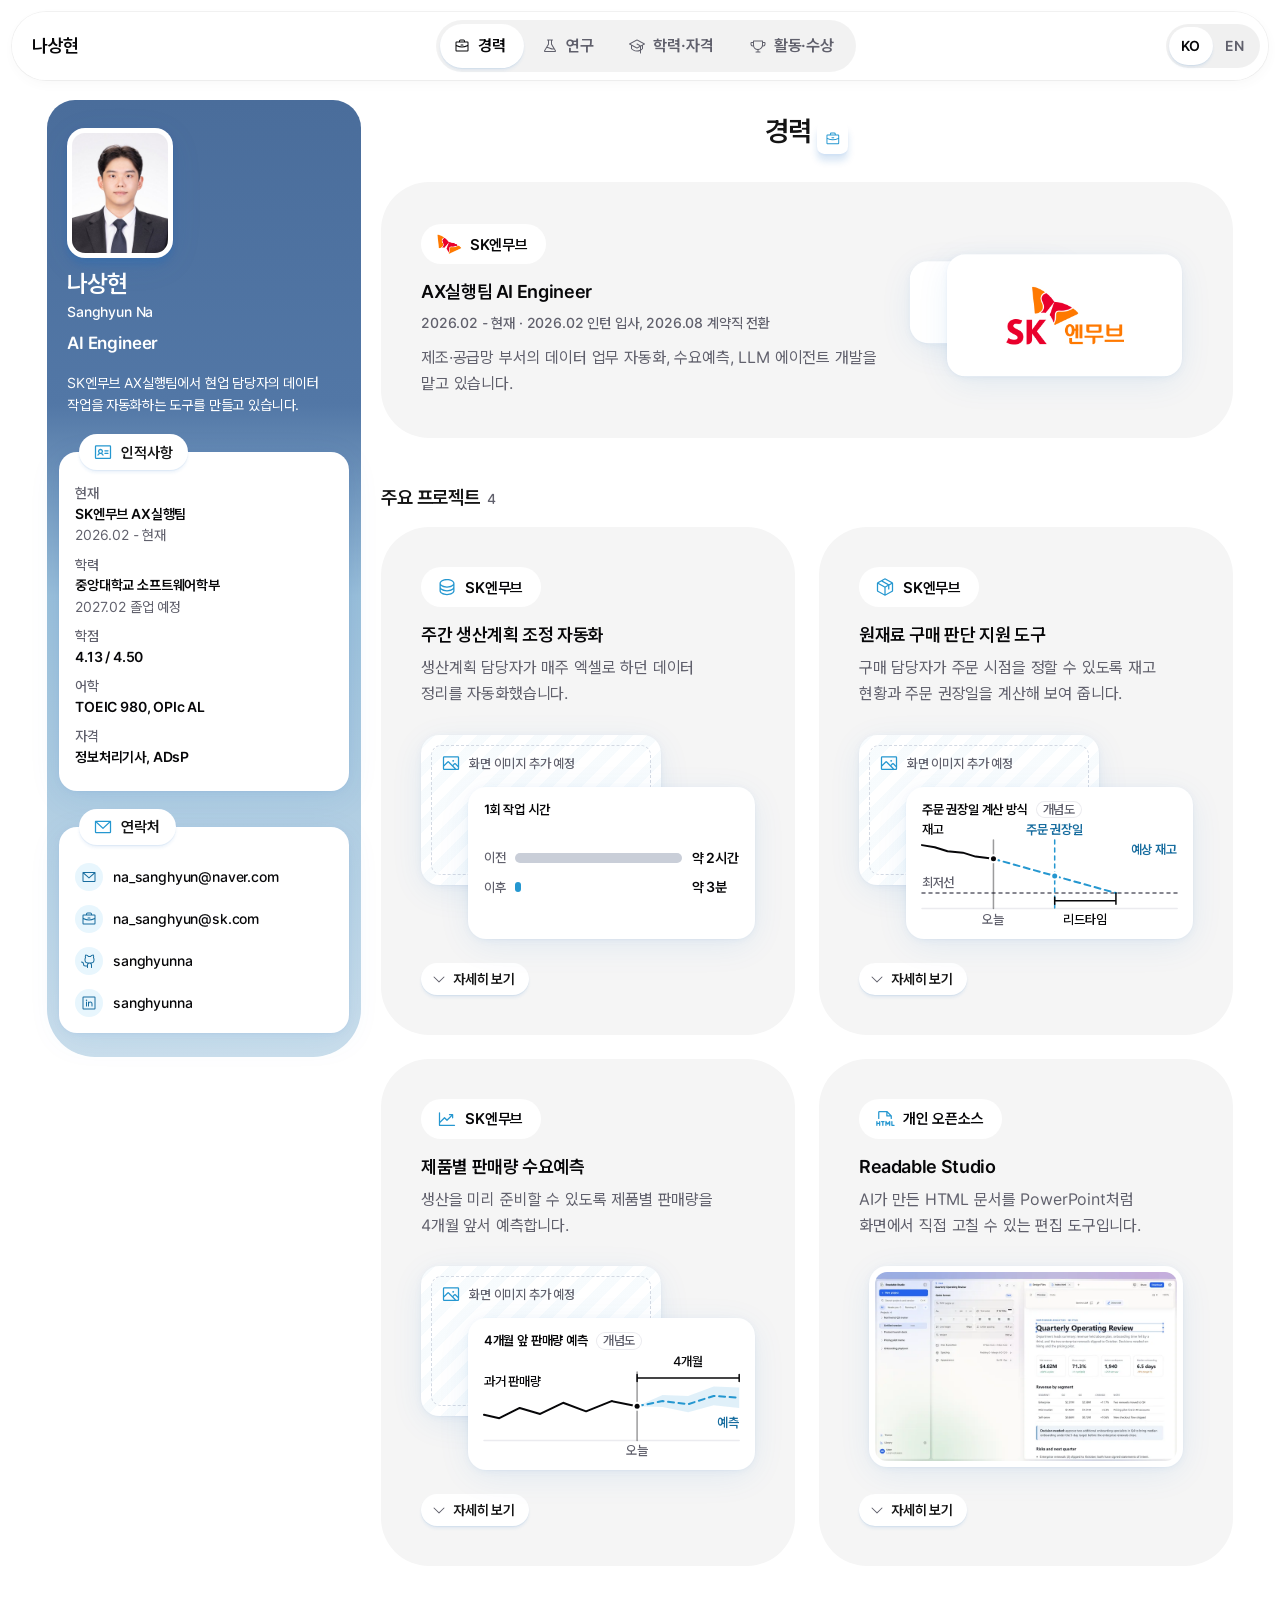
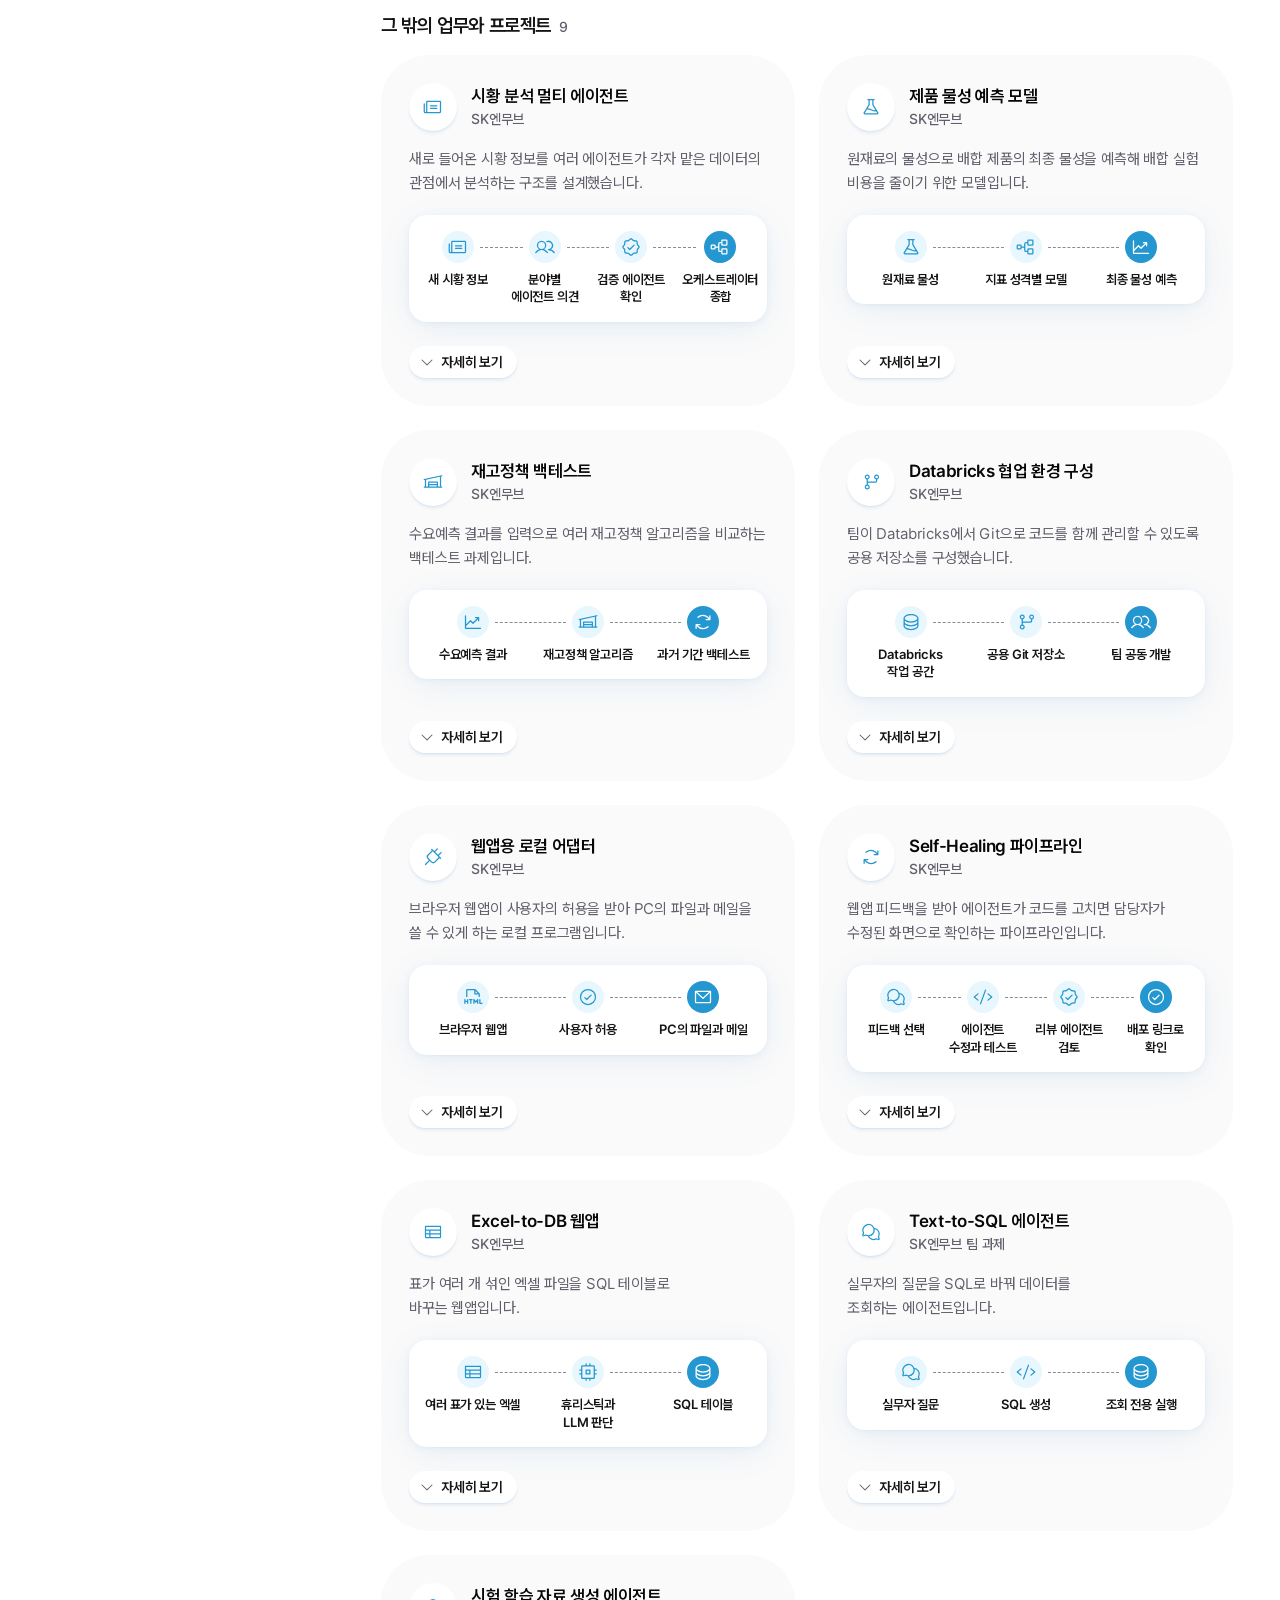
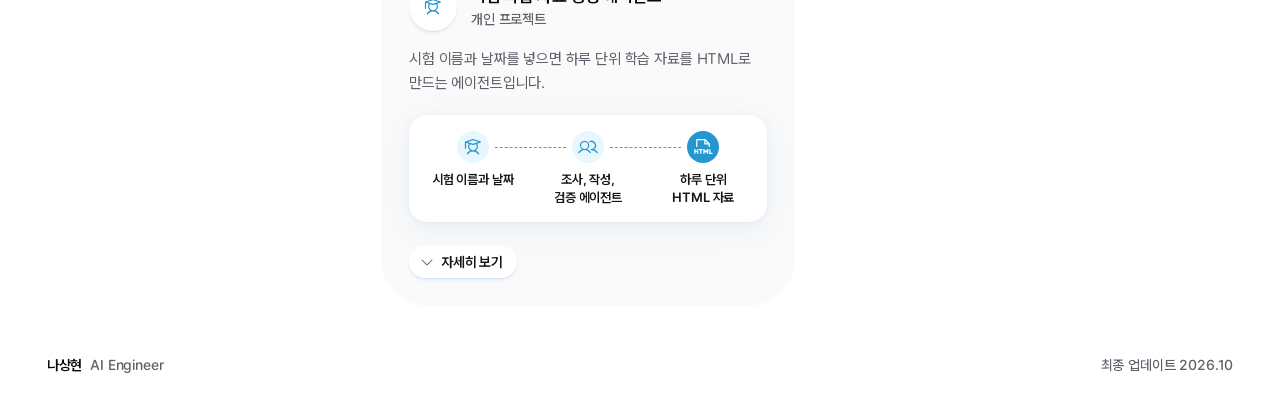
==== commit 3e111fde: "Straighten every paper and calm the type scale" ====
--- a/index.html
+++ b/index.html
@@ -29,7 +29,7 @@
 <link rel="stylesheet" href="/fonts/open-runde/open-runde.css">
 <link rel="stylesheet" href="/fonts/pretendard/pretendard-subset.css">
 <script>(function(d,m,f){function s(){var h=location.hash.slice(1);try{h=decodeURIComponent(h)}catch(e){}d.setAttribute('data-tab',m[h]||f)}d.classList.add('js');s();addEventListener('hashchange',s)})(document.documentElement,{"projects":"experience","more":"experience","timeline":"education","awards":"activities","experience":"experience","exp-skenmove":"experience","exp-skenmove-title":"experience","g-projects":"experience","g-projects-title":"experience","work-production":"experience","work-production-title":"experience","work-procurement":"experience","work-procurement-title":"experience","work-forecast":"experience","work-forecast-title":"experience","work-readable-studio":"experience","work-readable-studio-title":"experience","g-more":"experience","g-more-title":"experience","more-market-agent":"experience","more-market-agent-title":"experience","more-property":"experience","more-property-title":"experience","more-inventory":"experience","more-inventory-title":"experience","more-databricks":"experience","more-databricks-title":"experience","more-local-adapter":"experience","more-local-adapter-title":"experience","more-self-healing":"experience","more-self-healing-title":"experience","more-excel2db":"experience","more-excel2db-title":"experience","more-text2sql":"experience","more-text2sql-title":"experience","more-study-agent":"experience","more-study-agent-title":"experience","research":"research","g-research":"research","g-research-title":"research","research-clip":"research","research-clip-title":"research","research-llava":"research","research-llava-title":"research","research-siting":"research","research-siting-title":"research","education":"education","g-school":"education","g-school-title":"education","g-certs":"education","g-certs-title":"education","g-overseas":"education","g-overseas-title":"education","g-timeline":"education","g-timeline-title":"education","activities":"activities","g-awards":"activities","g-awards-title":"activities","g-activities":"activities","g-activities-title":"activities"},"experience")</script>
-<style>:root{color-scheme: light;--ink: #070709;--ink-2: #151515;--muted: #60606c;--faint: #868c98;--line: #ebebef;--bg: #ffffff;--card: #f5f5f5;--card-2: #fafafa;--paper: #ffffff;--accent: #2597d0;--accent-ink: #186d9f;--accent-tint: #c0eaff;--accent-wash: #e8f6fd;--frame: linear-gradient(180deg, #4a6d9b 0%, #5277a6 46%, #9abfda 74%, #cbdfec 100%);--frame-solid: #5277a6;--frame-rail: linear-gradient(180deg, #4a6d9b 0, #5277a6 19rem, #9abfda 31rem, #cbdfec 100%);--on-frame: #ffffff;--kind-edu: #9ab3cf;--kind-lab: #5fb2df;--kind-club: #9aa7e6;--kind-work: #1f3f73;--series-before: #c9ced8;--font-sans: 'Open Runde', 'Pretendard Variable', Pretendard, -apple-system, BlinkMacSystemFont, 'Apple SD Gothic Neo', 'Noto Sans KR', 'Segoe UI', sans-serif;--fs-display: clamp(3rem, 1.6rem + 6vw, 5rem);--fs-h2: clamp(1.875rem, 1.35rem + 1.3vw, 2.75rem);--fs-h3: clamp(1.375rem, 1.15rem + 0.6vw, 1.75rem);--fs-title: 1.25rem;--fs-body: 1rem;--fs-chip: 1.0625rem;--fs-sm: 0.875rem;--fs-xs: 0.8125rem;--lh-text: 1.55;--ls-display: -0.04em;--ls-text: -0.01em;--page-pad: clamp(0.5rem, -0.6rem + 4.4vw, 3.25rem);--frame-inset: clamp(0.5rem, 0.35rem + 0.5vw, 0.75rem);--wrap: 82.625rem;--card-pad: clamp(1.75rem, 1.3rem + 1.6vw, 2.5rem);--nav-h: 4rem;--rail-w: clamp(17rem, 6rem + 17vw, 21.5rem);--shell-gap: clamp(0.75rem, 0.2rem + 1.4vw, 1.5rem);--r-item: 1.25rem;--r-group: 1.75rem;--r-frame-top: 1.75rem;--r-frame: clamp(2rem, 1.4rem + 2vw, 3rem);--r-card: clamp(2rem, 1.4rem + 2vw, 3rem);--r-sheet: 2rem;--r-panel: 2.5rem;--r-paper: 1.125rem;--r-inset: 1rem;--r-tile: 0.75rem;--r-pill: 100px;--shadow-paper: 0 0.42px 2.1px -0.75px rgb(22 106 196 / 0.08), 0 1.6px 8px -1.5px rgb(22 106 196 / 0.08), 0 7px 35px -2.25px rgb(22 106 196 / 0.09);--shadow-lift: 0 0.42px 0.42px rgb(22 106 196 / 0.01), 0 1.6px 1.6px rgb(22 106 196 / 0.04), 0 7px 7px rgb(22 106 196 / 0.17);--shadow-chip: 0 1px 1px rgb(23 107 197 / 0.08), 0 3px 3px rgb(23 107 197 / 0.07);--shadow-sheet: 0 17px 37px rgb(16 55 132 / 0.04), 0 67px 67px rgb(16 55 132 / 0.03), 0 150px 90px rgb(16 55 132 / 0.02);--shadow-cta: inset 0 0 0 1.5px rgb(255 255 255 / 0.14), 0 1px 2px rgb(36 36 40 / 0.1), 0 3px 3px rgb(36 36 40 / 0.09), 0 10px 18px -8px rgb(36 36 40 / 0.35);--shadow-nav: 0.12px 0.48px 1.7px -1.5px rgb(82 82 82 / 0.08), 1px 4px 14px -3px rgb(82 82 82 / 0.06);--ease-out: cubic-bezier(0.16, 1, 0.3, 1);--dur: 400ms;--dur-fast: 180ms;--z-nav: 20;--z-skip: 30;}:root:lang(en){--rail-w: clamp(17rem, 7rem + 18vw, 23rem);}*, *::before, *::after{box-sizing: border-box;}*{margin: 0;}html{-webkit-text-size-adjust: 100%;text-size-adjust: 100%;scroll-behavior: smooth;scroll-padding-top: 6rem;scrollbar-color: #c9ced8 transparent;}@media (prefers-reduced-motion: reduce){html{scroll-behavior: auto;}}body{background: var(--bg);color: var(--ink);font-family: var(--font-sans);font-size: var(--fs-body);line-height: var(--lh-text);letter-spacing: var(--ls-text);font-synthesis: none;text-rendering: optimizeLegibility;-webkit-font-smoothing: antialiased;-moz-osx-font-smoothing: grayscale;word-break: keep-all;overflow-wrap: break-word;}:lang(en) body, body:lang(en){word-break: normal;}img, svg{display: block;max-width: 100%;}img{height: auto;}a{color: inherit;text-decoration-thickness: 1px;text-underline-offset: 0.2em;}button{font: inherit;color: inherit;}ul, ol{padding: 0;list-style: none;}strong{font-weight: 600;color: var(--ink);}::selection{background: var(--accent-tint);color: var(--ink);}:focus-visible{outline: 2px solid var(--accent-ink);outline-offset: 3px;border-radius: 6px;}input, textarea{caret-color: var(--accent-ink);}.vh{position: absolute !important;width: 1px;height: 1px;margin: -1px;padding: 0;overflow: hidden;clip: rect(0 0 0 0);white-space: nowrap;border: 0;}.skip{position: fixed;top: 0.75rem;left: 0.75rem;z-index: var(--z-skip);padding: 0.75rem 1.25rem;border-radius: var(--r-pill);background: var(--ink);color: #fff;font-weight: 600;text-decoration: none;transform: translateY(-200%);}.skip:focus{transform: none;}.sprite{display: none;}.icon{flex: none;width: 1.25rem;height: 1.25rem;fill: currentColor;}.icon--sm{width: 1rem;height: 1rem;}.icon--lg{width: 1.5rem;height: 1.5rem;}.wrap{width: 100%;max-width: var(--wrap);margin-inline: auto;padding-inline: var(--page-pad);}.meta{font-size: var(--fs-sm);font-weight: 500;line-height: 1.5;color: var(--muted);font-variant-numeric: tabular-nums;}.card{border-radius: var(--r-card);background: var(--card);padding: var(--card-pad);}.card--soft{background: var(--card-2);}.paper{border-radius: var(--r-paper);background: var(--paper);box-shadow: var(--shadow-paper);}.sheet{border-radius: var(--r-sheet);background: var(--paper);box-shadow: var(--shadow-sheet);}.chip{display: inline-flex;align-items: center;gap: 0.5rem;min-height: 2.5rem;padding: 0.5rem 1.125rem 0.5rem 1rem;border-radius: var(--r-pill);background: var(--paper);font-size: var(--fs-chip);font-weight: 600;line-height: 1.4;letter-spacing: -0.01em;color: var(--ink);white-space: nowrap;}.chip>.icon{color: var(--accent);}.chip>img{width: auto;height: 1.25rem;object-fit: contain;}.chip--float{position: absolute;top: 0;left: 1.25rem;min-height: 2.25rem;padding: 0.375rem 1rem 0.375rem 0.875rem;border-radius: 2rem;box-shadow: var(--shadow-chip);font-size: 0.9375rem;transform: translateY(-50%);}.btn{display: inline-flex;align-items: center;justify-content: center;gap: 0.5rem;min-height: 3rem;padding: 0.75rem 1.5rem;border: 0;border-radius: var(--r-pill);font-size: var(--fs-chip);font-weight: 600;line-height: 1.4;letter-spacing: -0.01em;text-decoration: none;white-space: nowrap;cursor: pointer;transition: background-color var(--dur-fast) ease-out, transform var(--dur-fast) var(--ease-out), box-shadow var(--dur-fast) ease-out;}.btn:active{transform: scale(0.98);}.btn--dark{background: var(--ink);color: #fff;box-shadow: var(--shadow-cta);}.btn--dark:hover{background: #23232a;}.tile{display: inline-grid;flex: none;place-items: center;width: var(--tile, 3.25rem);height: var(--tile, 3.25rem);border-radius: calc(var(--tile, 3.25rem) * 0.3);background: var(--paper);box-shadow: var(--shadow-chip);color: var(--accent);overflow: hidden;}.tile>img{width: 68%;height: 68%;object-fit: contain;}.tile--wide>img{width: 80%;}.tile--round{border-radius: 50%;}.tile--round>img.tile__fill{width: 100%;height: 100%;}.ph{position: relative;display: grid;place-content: center;justify-items: center;gap: 0.5rem;aspect-ratio: 16 / 10;padding: 1rem;border-radius: var(--r-paper);background: repeating-linear-gradient(135deg, rgb(37 151 208 / 0.035) 0 10px, transparent 10px 20px), var(--paper);box-shadow: var(--shadow-paper);color: var(--muted);text-align: center;}.ph::before{content: '';position: absolute;inset: 0.625rem;border: 1.5px dashed #d3d9e3;border-radius: calc(var(--r-paper) - 0.5rem);pointer-events: none;}.ph>.icon{width: 1.75rem;height: 1.75rem;color: var(--accent);}.ph__label{font-size: var(--fs-sm);font-weight: 500;line-height: 1.4;}.points{display: grid;gap: 0.625rem;}.points>li{position: relative;padding-left: 1.125rem;font-size: var(--fs-body);line-height: var(--lh-text);color: var(--muted);}.points>li::before{content: '';position: absolute;left: 0.125rem;top: 0.68em;width: 0.375rem;height: 0.375rem;border-radius: 2px;background: var(--accent);}@media print{:root{--card-pad: 1rem;}body{font-size: 10.5pt;}.nav, .skip, .ph, .btn, .disc__sum, .profile__lang{display: none !important;}.card, .paper, .sheet{box-shadow: none !important;break-inside: avoid;}a{text-decoration: none;}}@media (prefers-reduced-motion: reduce){*, *::before, *::after{animation: none !important;transition: none !important;}.btn:active{transform: none;}}.nav{position: sticky;top: var(--frame-inset);z-index: var(--z-nav);margin: var(--frame-inset);}.nav__bar{display: grid;grid-template-columns: minmax(0, 1fr) auto minmax(0, 1fr);align-items: center;gap: 0.75rem;min-height: var(--nav-h);padding: 0.5rem 0.5rem 0.5rem 1.25rem;border-radius: 120px;background: rgb(255 255 255 / 0.9);-webkit-backdrop-filter: blur(10px) saturate(1.4);backdrop-filter: blur(10px) saturate(1.4);box-shadow: 0 0 0 1px rgb(7 7 9 / 0.05), var(--shadow-nav);}.nav__brand{justify-self: start;display: flex;align-items: center;min-width: 2.75rem;min-height: 2.75rem;font-size: 1.125rem;font-weight: 600;letter-spacing: -0.02em;text-decoration: none;white-space: nowrap;}.nav__lang{justify-self: end;}.tabs__list{display: flex;gap: 0.25rem;padding: 0.25rem;border-radius: var(--r-pill);background: rgb(7 7 9 / 0.05);}.tabs__tab{display: inline-flex;align-items: center;justify-content: center;gap: 0.5rem;min-height: 2.75rem;padding: 0.5rem 1.125rem 0.5rem 0.875rem;border-radius: var(--r-pill);font-size: 1rem;font-weight: 600;line-height: 1.2;letter-spacing: -0.01em;color: var(--muted);text-decoration: none;white-space: nowrap;transition: background-color var(--dur-fast) ease-out, color var(--dur-fast) ease-out, box-shadow var(--dur-fast) ease-out;}.tabs__tab:hover{color: var(--ink);background: rgb(255 255 255 / 0.7);}.tabs__tab[aria-selected='true']{background: var(--paper);color: var(--ink);box-shadow: var(--shadow-chip);}.tabs__short{display: none;}.lang{display: inline-flex;padding: 0.1875rem;border-radius: var(--r-pill);background: rgb(7 7 9 / 0.06);}.lang__opt{position: relative;display: inline-grid;place-items: center;min-width: 2.75rem;height: 2.375rem;padding-inline: 0.625rem;border-radius: var(--r-pill);font-size: 0.875rem;font-weight: 600;letter-spacing: 0.01em;text-decoration: none;color: var(--muted);}.lang__opt::after{content: '';position: absolute;inset: -0.1875rem 0;}.lang__opt:hover{color: var(--ink);}.lang__opt[aria-current='page']{background: var(--paper);color: var(--ink);box-shadow: var(--shadow-chip);}@media (max-width: 63.99rem){.tabs__long{position: absolute;width: 1px;height: 1px;margin: -1px;padding: 0;overflow: hidden;clip: rect(0 0 0 0);white-space: nowrap;border: 0;}.tabs__short{display: inline;}.tabs__tab{padding-inline: 0.75rem 0.875rem;font-size: 0.9375rem;}}@media (max-width: 47.99rem){.nav{margin: var(--frame-inset) var(--frame-inset) 0;}.nav__bar{grid-template-columns: minmax(0, 1fr);min-height: 0;padding: 0.25rem;}.nav__brand, .nav__lang{display: none;}.tabs__list{gap: 0.125rem;}.tabs__tab{flex: 1 1 0;min-width: 0;min-height: 2.75rem;padding: 0.375rem 0.25rem;font-size: 0.875rem;}.tabs__tab>.icon{display: none;}.lang__opt{height: 2.75rem;}.lang__opt::after{inset: 0;}}.shell{display: grid;grid-template-columns: minmax(0, 1fr);gap: var(--shell-gap);align-items: start;padding-top: 0.5rem;padding-bottom: 2.5rem;}@media (min-width: 48rem){.shell{grid-template-columns: var(--rail-w) minmax(0, 1fr);}}@media (min-width: 48rem) and (min-height: 54rem){.profile{position: sticky;top: calc(var(--frame-inset) + var(--nav-h) + 1rem);}}.panels{min-width: 0;container: panels / inline-size;}.panel__title{margin: 1.25rem 0 2.25rem;font-size: var(--fs-h2);font-weight: 600;line-height: 1.12;letter-spacing: -0.035em;color: var(--ink-2);text-align: center;text-wrap: balance;}.panel__tile{display: inline-grid;place-items: center;width: 1.12em;height: 1.12em;margin-inline: 0.2em 0;vertical-align: -0.2em;border-radius: 0.26em;background: var(--paper);box-shadow: var(--shadow-lift);color: var(--accent);transform: rotate(-4deg);}.panel__tile .icon{width: 0.56em;height: 0.56em;}.panel + .panel{margin-top: 4rem;}.js .panel{display: none;}.js[data-tab='experience'] #experience, .js[data-tab='research'] #research, .js[data-tab='education'] #education, .js[data-tab='activities'] #activities{display: block;}.panel:focus-visible{outline-offset: 6px;border-radius: var(--r-item);}@media (prefers-reduced-motion: no-preference){.js .panel{animation: panel-in 180ms ease-out;}@keyframes panel-in{from{opacity: 0;}to{opacity: 1;}}}.group + .group{margin-top: 3rem;}.group__title{display: flex;align-items: baseline;gap: 0.5rem;margin-bottom: 1.25rem;font-size: 1.375rem;font-weight: 600;line-height: 1.3;letter-spacing: -0.03em;color: var(--ink-2);}.group__count{font-size: var(--fs-sm);font-weight: 500;color: var(--muted);font-variant-numeric: tabular-nums;}.disc{margin-top: 0.75rem;}.disc__sum{display: inline-flex;align-items: center;gap: 0.375rem;min-height: 2rem;padding: 0.25rem 0.875rem 0.25rem 0.625rem;border-radius: var(--r-pill);background: var(--card);font-size: var(--fs-sm);font-weight: 600;line-height: 1.4;color: var(--ink-2);list-style: none;cursor: pointer;transition: background-color var(--dur-fast) ease-out;}.disc__sum::-webkit-details-marker{display: none;}.disc__sum:hover{background: #ececef;}.disc__sum>.icon{color: var(--muted);transition: transform var(--dur-fast) var(--ease-out);}.disc[open]>.disc__sum>.icon{transform: rotate(180deg);}.disc__body{margin-top: 0.875rem;}@media (max-width: 47.99rem){.disc__sum{min-height: 2.75rem;}}@media print{.shell{display: block;padding: 0;}.profile{position: static;margin-bottom: 1.5rem;}.js .panel{display: block;animation: none;}.js .panel + .panel{margin-top: 1.5rem;}.panel__title{margin: 0 0 0.75rem;font-size: 1.5rem;text-align: left;}.panel__tile{display: none;}.panel{break-before: auto;}.group{break-inside: auto;}}.profile{container: profile / inline-size;padding: 1.25rem 0.75rem 1.5rem;border-radius: var(--r-frame-top) var(--r-frame-top) var(--r-frame) var(--r-frame);background: var(--frame-solid) var(--frame-rail);color: var(--on-frame);}.profile__head{display: grid;grid-template-columns: auto minmax(0, 1fr);grid-template-areas: 'photo id';align-items: end;gap: 1.125rem;padding: 0.5rem 0.5rem 0;}.profile__photo-paper{--rot: -3deg;grid-area: photo;padding: 0.3125rem;border-radius: var(--r-paper);background: var(--paper);box-shadow: var(--shadow-paper), var(--shadow-lift);transform: rotate(var(--rot));}.profile__photo{width: 6rem;height: auto;aspect-ratio: 4 / 5;border-radius: 0.8125rem;object-fit: cover;object-position: 50% 22%;background: var(--paper);}.profile__id{grid-area: id;min-width: 0;}.profile__name{font-size: 2.25rem;font-weight: 600;line-height: 1;letter-spacing: var(--ls-display);}:lang(en) .profile__name{font-size: 2rem;}.profile__alt{margin-top: 0.375rem;font-size: var(--fs-sm);font-weight: 500;line-height: 1.4;}.profile__role{margin-top: 0.625rem;font-size: 1.0625rem;font-weight: 600;line-height: 1.3;}.profile__lang{display: none;}.profile__lede{padding: 1.125rem 0.5rem 0;font-size: 0.875rem;line-height: 1.6;}.profile__paper{--rot: 0deg;position: relative;margin-top: 2.25rem;padding: 1.875rem 1.25rem 1rem;color: var(--ink);transform: rotate(var(--rot));}.profile__paper--facts{--rot: -1.25deg;}.profile__paper--contact{--rot: 1deg;padding-bottom: 0.625rem;}.profile__label{color: var(--ink-2);}.profile__facts{display: grid;grid-template-columns: max-content minmax(0, 1fr);gap: 0.625rem 1rem;}.profile__fact{display: contents;}.profile__facts dt{font-size: var(--fs-sm);font-weight: 500;line-height: 1.55;color: var(--muted);}.profile__facts dd{display: grid;gap: 0.0625rem;}.profile__value{font-size: 0.875rem;font-weight: 600;line-height: 1.45;color: var(--ink);}.profile__meta{font-size: var(--fs-sm);line-height: 1.45;color: var(--muted);font-variant-numeric: tabular-nums;}.profile__contacts{display: grid;grid-template-columns: repeat(2, minmax(0, 1fr));gap: 0.125rem;margin-left: -0.375rem;}.profile__contacts>li:nth-child(-n + 2){grid-column: 1 / -1;}.profile__link{display: grid;grid-template-columns: 1.75rem minmax(0, 1fr);align-items: center;gap: 0.625rem;min-height: 2.5rem;padding: 0.25rem 0.375rem;border-radius: 0.875rem;color: var(--ink);text-decoration: none;transition: background-color var(--dur-fast) ease-out;}.profile__link:hover{background: var(--card-2);}.profile__contact-icon{display: grid;place-items: center;width: 1.75rem;height: 1.75rem;border-radius: 50%;background: var(--accent-wash);color: var(--accent-ink);}.profile__contact-value{min-width: 0;font-size: 0.9375rem;font-weight: 500;line-height: 1.4;overflow-wrap: anywhere;}.profile__link:hover .profile__contact-value{text-decoration: underline;text-underline-offset: 0.2em;}@container profile (max-width: 19.5rem){.profile__head{grid-template-columns: minmax(0, 1fr);grid-template-areas: 'photo' 'id';justify-items: start;gap: 0.875rem;}.profile__name, :lang(en) .profile__name{font-size: 1.75rem;}.profile__facts{grid-template-columns: minmax(0, 1fr);gap: 0;}.profile__facts dd{margin-bottom: 0.5rem;}.profile__paper{padding-inline: 1rem;}.profile__contacts{grid-template-columns: minmax(0, 1fr);}.profile__contact-value{font-size: 0.875rem;}}@media (max-width: 47.99rem){.profile{padding: 1rem 0.625rem 1.25rem;}.profile__head{grid-template-rows: auto 1fr;grid-template-areas: 'photo lang' 'photo id';column-gap: 1rem;row-gap: 0.25rem;padding: 0.25rem 0.375rem 0;}.profile__photo{width: 5rem;}.profile__role{margin-top: 0.375rem;}.profile__lang{grid-area: lang;justify-self: end;display: inline-flex;background: rgb(0 0 0 / 0.16);}.profile__lang .lang__opt{color: var(--on-frame);}.profile__lang .lang__opt[aria-current='page']{color: var(--ink);}.profile__lede{padding: 0.875rem 0.375rem 0;}.profile__paper{padding: 1.75rem 1rem 0.875rem;}.profile__paper--contact{padding-bottom: 0.5rem;}.profile__facts{gap: 0.5rem 0.875rem;}.profile__link{min-height: 2.75rem;}}@media (min-width: 48rem) and (max-height: 50rem){.profile__photo{width: 5rem;}.profile__name, :lang(en) .profile__name{font-size: 1.75rem;}.profile__lede{padding-top: 0.75rem;}.profile__paper{margin-top: 1.5rem;padding-top: 1.5rem;}@container profile (min-width: 19.51rem){.profile__facts{row-gap: 0.5rem;}}}@media (prefers-reduced-motion: no-preference){.profile__photo-paper, .profile__paper{animation: rail-rise 800ms var(--ease-out) both;}.profile__paper--facts{animation-delay: 80ms;}.profile__paper--contact{animation-delay: 160ms;}@keyframes rail-rise{from{transform: translateY(1.25rem) rotate(0deg);}to{transform: rotate(var(--rot));}}}@media print{.profile{padding: 0;background: none;color: var(--ink);}.profile__head, .profile__lede{padding-inline: 0;}.profile__photo-paper, .profile__paper{margin-top: 1rem;padding: 0;box-shadow: none;transform: none;}.profile__label{position: static;padding: 0;box-shadow: none;transform: none;}}.tl{--tl-grid: color-mix(in srgb, var(--faint) 26%, transparent);}.tl__legend{display: flex;flex-wrap: wrap;gap: 0.25rem 1rem;}.tl__key{display: inline-flex;align-items: center;gap: 0.5rem;font-size: var(--fs-sm);font-weight: 500;line-height: 1.5;color: var(--muted);}.tl__swatch{flex: none;width: 0.75rem;height: 0.75rem;border-radius: 0.25rem;}.tl__swatch--edu, .tl__bar--edu{background: var(--kind-edu);}.tl__swatch--lab, .tl__bar--lab{background: var(--kind-lab);}.tl__swatch--club, .tl__bar--club{background: var(--kind-club);}.tl__swatch--work, .tl__bar--work{background: var(--kind-work);}.tl__track{position: relative;min-width: 0;background: repeating-linear-gradient(to right, var(--tl-grid) 0 1px, transparent 1px calc(100% / var(--years)));}.tl__axis{display: flex;flex-direction: column;margin-top: 0.75rem;}.tl__axis>.tl__track{container-type: inline-size;flex: 1;min-height: 2.75rem;}.tl__year{position: absolute;top: 0;left: var(--x);padding-left: 0.3125rem;font-size: var(--fs-xs);font-weight: 500;line-height: 1.25rem;color: var(--muted);font-variant-numeric: tabular-nums;white-space: nowrap;}.tl__year-short{display: none;}@container (max-width: 19rem){.tl__year-full{display: none;}.tl__year-short{display: inline;}}.tl__now{position: absolute;bottom: 0;left: var(--now);padding: 0.125rem 0.625rem;border-radius: var(--r-pill);background: var(--ink);color: var(--on-frame);font-size: var(--fs-xs);font-weight: 600;line-height: 1.25rem;white-space: nowrap;transform: translateX(-50%);}.tl__rows{display: grid;row-gap: 0.875rem;margin-top: 0.5rem;}.tl__row{display: grid;row-gap: 0.375rem;}.tl__label{display: flex;align-items: center;gap: 0.625rem;min-width: 0;}.tl__text{flex: 1;min-width: 0;}.tl__name{font-size: 0.9375rem;font-weight: 600;line-height: 1.3;color: var(--ink);text-wrap: balance;}.tl__meta{font-size: var(--fs-sm);font-weight: 500;line-height: 1.4;color: var(--muted);font-variant-numeric: tabular-nums;}.tl__period{white-space: nowrap;}.tl__row>.tl__track{height: 0.875rem;}.tl__row>.tl__track::after{content: '';position: absolute;top: 0;bottom: 0;left: calc(var(--now) - 0.75px);width: 1.5px;background: var(--ink);opacity: 0.4;}.tl__bar{position: absolute;top: 50%;left: var(--s);width: calc(var(--e) - var(--s));min-width: 0.625rem;height: 0.625rem;border-radius: var(--r-pill);transform: translateY(-50%);}.tl__bar--ongoing{-webkit-mask-image: linear-gradient(to right, var(--ink) calc(100% - min(1.5rem, 50%)), transparent);mask-image: linear-gradient(to right, var(--ink) calc(100% - min(1.5rem, 50%)), transparent);}@container panels (min-width: 38.5rem){.tl__head, .tl__row{display: grid;grid-template-columns: 18rem minmax(0, 1fr);column-gap: 1rem;}.tl:lang(en) .tl__head, .tl:lang(en) .tl__row{grid-template-columns: 19.5rem minmax(0, 1fr);}.tl__axis{margin-top: 0;}.tl__rows{row-gap: 0;margin-top: 0;}.tl__label{min-height: 2.75rem;padding-block: 0.1875rem;}.tl__row>.tl__track{height: auto;}.tl__bar{min-width: 0.75rem;height: 0.75rem;}}@container panels (min-width: 48.5rem){.tl__head, .tl__row{grid-template-columns: 23rem minmax(0, 1fr);column-gap: 1.25rem;}.tl:lang(en) .tl__head, .tl:lang(en) .tl__row{grid-template-columns: 26.5rem minmax(0, 1fr);}.tl__text{display: grid;grid-template-columns: minmax(0, 1fr) 8rem;grid-template-areas: 'name period' 'sub period';align-items: center;column-gap: 0.75rem;}.tl__name{grid-area: name;}.tl__meta{display: contents;}.tl__sub{grid-area: sub;text-wrap: balance;}.tl__sep{display: none;}.tl__period{grid-area: period;}}@media print{.tl__head, .tl__rows{-webkit-print-color-adjust: exact;print-color-adjust: exact;}}.exp-keep{white-space: nowrap;}.emp{display: grid;grid-template-columns: minmax(0, 1fr);gap: 1.5rem;}.emp__title{margin-top: 1.25rem;font-size: var(--fs-h3);font-weight: 500;line-height: 1.22;letter-spacing: -0.03em;color: var(--ink);text-wrap: balance;}.emp__meta{margin-top: 0.5rem;}.emp__note{display: inline-block;}.emp__duty{margin-top: 1rem;font-size: 1.0625rem;line-height: 1.6;color: var(--muted);text-wrap: pretty;}.emp__visual{display: none;position: relative;min-height: 11rem;}.emp__paper{position: absolute;top: 50%;left: 50%;width: min(84%, 17rem);}.emp__paper--front{display: grid;place-items: center;padding: 1.75rem 1.25rem;transform: translate(-45%, -46%) rotate(3deg);}.emp__paper--front>img{width: 64%;}.emp__paper--back{aspect-ratio: 2;width: min(58%, 11.5rem);transform: translate(-88%, -56%) rotate(-5deg);}@container panels (min-width: 44rem){.emp{grid-template-columns: minmax(0, 1.25fr) minmax(0, 0.75fr);align-items: center;}.emp__visual{display: block;}}.emp + .group{margin-top: 3rem;}.proj__grid{display: grid;grid-template-columns: minmax(0, 1fr);gap: 1.5rem;}@container panels (min-width: 44rem){.proj__grid{grid-template-columns: repeat(2, minmax(0, 1fr));}}.proj{display: flex;flex-direction: column;min-width: 0;}.proj>.chip{align-self: flex-start;max-width: 100%;}.proj__title{margin-top: 1.25rem;font-size: var(--fs-h3);font-weight: 500;line-height: 1.22;letter-spacing: -0.03em;color: var(--ink);text-wrap: balance;}.proj__summary{margin-top: 0.5rem;font-size: 1rem;line-height: 1.6;color: var(--muted);text-wrap: pretty;}.proj__stage{display: grid;margin: 1.75rem 0 1.25rem;}.proj__ph{grid-area: 1 / 1;align-self: start;width: 72%;aspect-ratio: 16 / 10;grid-auto-flow: column;place-content: start;align-items: center;padding: 1.125rem 1.25rem;text-align: left;transform: rotate(-3deg);}.proj__ph>.icon{width: 1.25rem;height: 1.25rem;}.proj__ph>.ph__label{font-size: var(--fs-xs);}.proj__chart{grid-area: 1 / 1;justify-self: end;display: flex;flex-direction: column;width: 86%;min-height: 9.5rem;margin-top: 3.25rem;padding: 0.875rem 1rem 0.75rem;transform: rotate(2.5deg);z-index: 1;}.proj__shot{width: 94%;margin-inline: auto;overflow: hidden;padding: 0.375rem;transform: rotate(-2deg);}.proj__shot>img{width: 100%;border-radius: calc(var(--r-paper) - 0.375rem);}.proj>.disc{margin-top: auto;padding-top: 0.25rem;}.proj .points>li, .more .points>li{font-size: 0.9375rem;text-wrap: pretty;}.proj__links{margin-top: 0.875rem;}.proj__link{display: inline-flex;align-items: center;gap: 0.375rem;min-height: 2.5rem;padding: 0.25rem 0.875rem 0.25rem 0.75rem;border-radius: var(--r-pill);background: var(--paper);box-shadow: var(--shadow-chip);font-size: var(--fs-sm);font-weight: 600;color: var(--ink);text-decoration: none;}.proj__link>.icon:first-child{color: var(--accent);}@media (max-width: 47.99rem){.proj__link{min-height: 2.75rem;}}@media (prefers-reduced-motion: no-preference) and (pointer: fine){.proj__ph, .proj__chart, .proj__shot, .flow{transition: transform var(--dur) var(--ease-out);}.proj:hover .proj__chart, .proj:focus-within .proj__chart, .proj:hover .proj__shot, .proj:focus-within .proj__shot{transform: rotate(0deg) translateY(-4px);}.proj:hover .proj__ph, .proj:focus-within .proj__ph{transform: rotate(-1deg);}.more:hover .flow, .more:focus-within .flow{transform: rotate(0deg);}}.more__grid{display: grid;grid-template-columns: minmax(0, 1fr);gap: 1.5rem;}@container panels (min-width: 40rem){.more__grid{grid-template-columns: repeat(2, minmax(0, 1fr));}}.more{display: flex;flex-direction: column;min-width: 0;padding: 1.75rem;}.more__head{display: grid;grid-template-columns: auto minmax(0, 1fr);align-items: center;gap: 0.875rem;}.more__title{font-size: 1.25rem;font-weight: 600;line-height: 1.35;letter-spacing: -0.02em;color: var(--ink);text-wrap: balance;}.more__summary{margin-top: 1rem;font-size: 0.9375rem;line-height: 1.6;color: var(--muted);text-wrap: pretty;}.more>.disc{margin-top: auto;padding-top: 0.25rem;}.flow{display: grid;grid-auto-flow: column;grid-auto-columns: minmax(0, 1fr);gap: 1rem;margin: 1.25rem 0 1.25rem;padding: 1rem 0.875rem;transform: rotate(-1deg);}.flow__step{position: relative;display: grid;justify-items: center;align-content: start;gap: 0.5rem;text-align: center;}.flow__step>.tile{background: var(--accent-wash);box-shadow: none;}.flow__step:last-child>.tile{background: var(--accent);color: var(--paper);}.flow__step + .flow__step::before{content: '';position: absolute;top: 1rem;right: calc(50% + 1.375rem);width: calc(100% - 1.75rem);border-top: 1.5px dashed var(--faint);}.flow__label{font-size: var(--fs-xs);font-weight: 600;line-height: 1.35;color: var(--ink-2);text-wrap: balance;}@container panels (max-width: 25rem){.flow{grid-auto-flow: row;gap: 0.75rem;}.flow__step{grid-template-columns: 2rem minmax(0, 1fr);justify-items: start;align-items: center;text-align: left;}.flow__step + .flow__step::before{top: auto;right: auto;bottom: 100%;left: calc(1rem - 0.75px);width: 0;height: 0.75rem;border-top: 0;border-left: 1.5px dashed var(--faint);}}.card .disc__sum{background: var(--paper);box-shadow: var(--shadow-chip);}.card .disc__sum:hover{background: #f7f8fa;}@container panels (max-width: 29.99rem){.more{padding: 1.25rem;}.proj__ph{width: 80%;}.proj__chart{width: 92%;}}@media print{.proj, .more, .emp{border: 1px solid var(--line);}.emp__visual, .proj__ph{display: none;}.proj__chart, .proj__shot, .flow{margin-top: 0.75rem;transform: none;}}.chart__head{font-size: var(--fs-xs);line-height: 1.35;}.chart__title{font-weight: 600;color: var(--ink);}.chart__tag{display: inline-block;margin-left: 0.25rem;padding-inline: 0.4375rem;border-radius: var(--r-pill);background: var(--paper);box-shadow: inset 0 0 0 1px var(--line);font-weight: 500;color: var(--muted);white-space: nowrap;}.chart__plot{position: relative;flex: 1 0 auto;min-height: 2.875rem;margin-top: 1.375rem;margin-bottom: 1.125rem;}.chart__svg{position: absolute;inset: 0;width: 100%;height: 100%;overflow: visible;}.chart__svg :is(path, polyline){fill: none;stroke-linecap: round;stroke-linejoin: round;}.chart__axis{stroke: var(--line);stroke-width: 1.5;}.chart__solid{stroke: var(--ink);stroke-width: 2;}.chart__dash{stroke: var(--accent);stroke-width: 2;stroke-dasharray: 6 4.5;}.chart__min{stroke: var(--muted);stroke-width: 1.5;stroke-dasharray: 3 4;}.chart__rule{stroke: var(--ink);stroke-width: 1.5;stroke-opacity: 0.4;}.chart__mark{stroke: var(--accent);stroke-width: 1.5;stroke-dasharray: 4 4;}.chart__bracket{stroke: var(--ink);stroke-width: 1.5;}.chart__band{fill: var(--accent);fill-opacity: 0.14;stroke: none;}.chart__halo{stroke: var(--paper);stroke-width: 9;}.chart__dot{stroke: var(--ink);stroke-width: 5;}.chart__dot--accent{stroke: var(--accent);}.chart__label{position: absolute;left: var(--x);top: var(--y);font-size: var(--fs-xs);font-weight: 500;line-height: 1.3;color: var(--muted);white-space: nowrap;}.chart__label--ink{color: var(--ink);}.chart__label--accent{color: var(--accent-ink);font-weight: 600;}.chart__label--sa{transform: translateY(-100%);padding-bottom: 0.125rem;}.chart__label--ca{transform: translate(-50%, -100%);padding-bottom: 0.125rem;}.chart__label--sb{padding-top: 0.0625rem;}.chart__label--cb{transform: translateX(-50%);padding-top: 0.125rem;}.chart__label--eb{left: auto;right: calc(100% - var(--x));padding-top: 0.0625rem;}.chart-bars{display: grid;grid-template-columns: max-content minmax(0, 1fr) max-content;flex: 1 0 auto;align-content: center;align-items: center;gap: 0.5rem 0.625rem;}.chart-bars__row{display: grid;grid-column: 1 / -1;grid-template-columns: max-content minmax(0, 1fr) max-content;column-gap: 0.625rem;align-items: center;}@supports (grid-template-columns: subgrid){.chart-bars__row{grid-template-columns: subgrid;}}.chart-bars__label{font-size: var(--fs-xs);font-weight: 500;color: var(--muted);white-space: nowrap;}.chart-bars__track{display: flex;align-items: center;min-width: 0;}.chart-bars__bar{width: var(--v);min-width: 0.375rem;height: 0.625rem;border-radius: var(--r-pill);background: var(--series-before);}.chart-bars__row:last-child .chart-bars__bar{background: var(--accent);}.chart-bars__value{font-size: var(--fs-sm);font-weight: 600;color: var(--ink);font-variant-numeric: tabular-nums;white-space: nowrap;}.rs{display: flex;flex-direction: column;min-width: 0;}.rs__copy{display: flex;flex-direction: column;min-width: 0;}.rs__lab{align-self: flex-start;max-width: 100%;white-space: normal;}.rs__lab>img{flex: none;}.rs__when{margin-top: 0.875rem;}.rs__title{margin-top: 0.5rem;font-size: var(--fs-h3);font-weight: 500;line-height: 1.22;letter-spacing: -0.03em;color: var(--ink);text-wrap: balance;}.rs__summary{margin-top: 0.5rem;font-size: 1rem;line-height: 1.6;color: var(--muted);text-wrap: pretty;}.rs__visual{display: grid;align-content: center;margin: 1.75rem 0 1.25rem;}.rs>.disc{margin-top: auto;padding-top: 0.25rem;}.rs .points>li{font-size: 0.9375rem;text-wrap: pretty;}.rs__grid{display: grid;grid-template-columns: minmax(0, 1fr);gap: 1.5rem;margin-top: 1.5rem;}@container panels (min-width: 44rem){.rs__grid{grid-template-columns: repeat(2, minmax(0, 1fr));}}@container panels (min-width: 46rem){.rs--wide{display: grid;grid-template-columns: repeat(2, minmax(0, 1fr));grid-template-rows: auto 1fr;column-gap: 2.5rem;}.rs--wide>.rs__copy{grid-area: 1 / 1;}.rs--wide>.disc{grid-area: 2 / 1;align-self: start;margin-top: 1.25rem;}.rs--wide>.rs__visual{grid-area: 1 / 2 / 3 / 3;margin: 0;}}.rs__pair-row{display: flex;flex-wrap: wrap;justify-content: center;gap: 0.75rem;padding-block: 0.375rem;}.rs__pair-item{padding: 1.125rem 1.375rem;font-size: 1.375rem;font-weight: 600;line-height: 1.3;letter-spacing: -0.02em;color: var(--ink);text-align: center;white-space: nowrap;transform: rotate(-3deg);}.rs__pair-item:nth-child(even){transform: rotate(3deg);}.rs__cap{margin-top: 0.875rem;font-size: 0.9375rem;line-height: 1.5;color: var(--muted);text-align: center;text-wrap: balance;}.rs__results{display: grid;grid-template-columns: repeat(auto-fit, minmax(min(100%, 9.5rem), 1fr));gap: 0.75rem;margin-top: 1.25rem;}.rs__result{display: flex;flex-direction: column;gap: 0.25rem;padding: 1rem 1.25rem;}.rs__result>dd{order: -1;font-size: 1.625rem;font-weight: 600;line-height: 1.2;letter-spacing: -0.03em;color: var(--ink);font-variant-numeric: tabular-nums;}.rs__result>dt{font-size: var(--fs-sm);line-height: 1.45;color: var(--muted);}.rs__chart{justify-self: center;width: min(100%, 24rem);padding: 1rem 1.125rem;transform: rotate(2deg);}.rs__chart-head{display: flex;align-items: baseline;justify-content: space-between;gap: 0.75rem;}.rs__chart-title{font-size: 0.9375rem;font-weight: 600;line-height: 1.4;color: var(--ink);}.rs__chart-tag{font-size: var(--fs-xs);line-height: 1.4;color: var(--muted);}.rs__chart-box{position: relative;aspect-ratio: 5 / 3;margin-top: 0.625rem;border-left: 1px solid var(--line);border-bottom: 1px solid var(--line);}.rs__chart-box>svg{position: absolute;inset: 0;width: 100%;height: 100%;overflow: visible;}.rs__line{fill: none;stroke-width: 2px;stroke-linecap: round;stroke-linejoin: round;}.rs__line--high{stroke: var(--faint);stroke-dasharray: 4 6;}.rs__line--low{stroke: var(--accent);}.rs__chart-x{margin-top: 0.375rem;font-size: var(--fs-xs);line-height: 1.4;color: var(--muted);text-align: right;}.rs__legend{display: flex;flex-wrap: wrap;gap: 0.375rem 1.25rem;margin-top: 0.625rem;}.rs__key{display: inline-flex;align-items: center;gap: 0.5rem;font-size: var(--fs-sm);line-height: 1.4;color: var(--muted);}.rs__swatch{flex: none;width: 1.5rem;border-top: 2px solid var(--accent);}.rs__swatch--high{border-top-style: dashed;border-top-color: var(--faint);}.rs__flow{display: grid;gap: 1.5rem;justify-items: center;}.rs__step{position: relative;display: flex;align-items: center;gap: 0.75rem;width: min(100%, 17rem);padding: 0.75rem 1rem 0.75rem 0.75rem;font-size: 0.9375rem;font-weight: 600;line-height: 1.4;color: var(--ink);transform: rotate(-1.5deg);}.rs__step:nth-child(even){transform: rotate(1.5deg);}.rs__step>.tile{background: var(--accent-wash);box-shadow: none;}.rs__step:last-child>.tile{background: var(--accent);color: var(--paper);}.rs__step:last-child{color: var(--accent-ink);}.rs__step + .rs__step::before{content: '';position: absolute;bottom: 100%;left: 1.875rem;height: 1.5rem;border-left: 1.5px dashed var(--faint);}.rs__fig{margin-top: 1rem;}img.rs__fig{width: 100%;border-radius: var(--r-paper);box-shadow: var(--shadow-paper);}@media (prefers-reduced-motion: no-preference) and (pointer: fine){.rs__pair-item, .rs__chart, .rs__step{transition: transform var(--dur) var(--ease-out);}.rs:hover .rs__pair-item, .rs:focus-within .rs__pair-item, .rs:hover .rs__chart, .rs:focus-within .rs__chart, .rs:hover .rs__step, .rs:focus-within .rs__step{transform: rotate(0deg);}}@container panels (max-width: 29.99rem){.rs__pair-item{padding: 0.875rem 1.125rem;font-size: 1.1875rem;}.rs__result>dd{font-size: 1.375rem;}}@media print{.rs{border: 1px solid var(--line);}.rs__pair-item, .rs__chart, .rs__step{transform: none;}}.edu__period{white-space: nowrap;}.edu__school{display: grid;grid-template-columns: minmax(0, 1fr);row-gap: 1.75rem;}.edu__main{min-width: 0;}.edu__name{margin-top: 1.25rem;font-size: var(--fs-h3);font-weight: 500;line-height: 1.22;letter-spacing: -0.03em;color: var(--ink);}.edu__major{margin-top: 0.25rem;font-size: 1.0625rem;line-height: 1.5;color: var(--muted);}.edu__main>.meta{margin-top: 0.5rem;}.edu__stats{display: grid;grid-template-columns: repeat(auto-fit, minmax(min(100%, 9rem), 1fr));gap: 0.75rem;max-width: 26rem;margin-top: 1.5rem;}.edu__stat{display: flex;flex-direction: column;gap: 0.125rem;padding: 1rem 1.25rem;border-radius: 1.5rem;}.edu__stat>dd{order: -1;white-space: nowrap;}.edu__stat-num{font-size: 1.875rem;font-weight: 600;line-height: 1.15;letter-spacing: -0.03em;color: var(--ink);font-variant-numeric: tabular-nums;}.edu__stat-unit{font-size: var(--fs-sm);font-weight: 500;color: var(--muted);}.edu__stat>dt{font-size: var(--fs-sm);line-height: 1.45;color: var(--muted);}.edu__emblem{display: none;padding: 1.25rem;transform: rotate(4deg);}.edu__emblem>img{width: clamp(6rem, 3rem + 6vw, 8rem);}.edu__hs{display: flex;align-items: center;gap: 0.875rem;}.edu__hs-name{font-size: 1.0625rem;font-weight: 600;line-height: 1.35;color: var(--ink);}@container panels (min-width: 44rem){.edu__school{grid-template-columns: minmax(0, 1fr) auto;column-gap: 2rem;}.edu__emblem{display: block;align-self: center;margin-right: 1.5rem;}.edu__hs{grid-column: 1 / -1;}}.edu__certs{container-type: inline-size;display: grid;grid-template-columns: minmax(0, 1fr);gap: 0.75rem;}@container (min-width: 17rem){.edu__certs{grid-template-columns: repeat(2, minmax(0, 1fr));}}.edu__cert{display: flex;flex-direction: column;padding: 1.375rem 1.5rem 1.25rem;}.edu__issuer{height: 1.75rem;margin-bottom: 1rem;}.edu__issuer>img{width: auto;max-width: 100%;height: 100%;object-fit: contain;object-position: left center;}@container (max-width: 29.99rem){.edu__cert{padding: 1rem 1rem 0.875rem;border-radius: 1.5rem;}.edu__issuer{height: 1.25rem;margin-bottom: 0.75rem;}}.edu__cert-value{font-size: clamp(1.5rem, 8cqi, 2.75rem);font-weight: 600;line-height: 1.1;letter-spacing: var(--ls-display);color: var(--ink);font-variant-numeric: tabular-nums;white-space: nowrap;}.edu__cert--word>.edu__cert-value{font-size: clamp(1.125rem, 6.5cqi, 2.75rem);}.edu__cert--long>.edu__cert-value{font-size: clamp(1.0625rem, 4.5cqi, 1.375rem);line-height: 1.25;letter-spacing: -0.02em;white-space: normal;text-wrap: balance;}.edu__cert-name{margin-top: 0.375rem;font-size: 0.9375rem;font-weight: 500;line-height: 1.4;color: var(--muted);}.edu__cert-date{margin-top: auto;padding-top: 0.25rem;}.edu__abroad{display: grid;grid-template-columns: minmax(0, 1fr);gap: 1rem;}@container panels (min-width: 36rem){.edu__abroad{grid-template-columns: repeat(2, minmax(0, 1fr));gap: 1.5rem;}}.edu__place{display: flex;align-items: center;gap: 1.25rem;padding: 1.5rem;border-radius: var(--r-sheet);}.edu__flag{flex: none;padding: 0.3125rem;border-radius: 0.5rem;transform: rotate(-4deg);}.edu__place:nth-child(even)>.edu__flag{transform: rotate(3deg);}.edu__flag>img{width: 4.5rem;border-radius: 0.25rem;}.edu__place-name{font-size: 1.125rem;font-weight: 600;line-height: 1.35;letter-spacing: -0.02em;color: var(--ink);text-wrap: balance;}@media (prefers-reduced-motion: no-preference) and (pointer: fine){.edu__emblem, .edu__flag{transition: transform var(--dur) var(--ease-out);}.edu__school:hover .edu__emblem, .edu__place:hover>.edu__flag{transform: rotate(0deg);}}@media print{.edu__school, .edu__place{border: 1px solid var(--line);}.edu__emblem{display: none;}.edu__flag{transform: none;}}.aw{padding: 3.5rem var(--card-pad) var(--card-pad);}.aw__grid{display: grid;grid-template-columns: minmax(0, 1fr);gap: 3.25rem 1.5rem;}@container panels (min-width: 44rem){.aw__grid{grid-template-columns: repeat(2, minmax(0, 1fr));}}.aw__item{position: relative;display: flex;flex-direction: column;padding: 3rem 1.75rem 1.75rem;border-radius: var(--r-panel);}.aw__badge{position: absolute;top: 0;left: 1.75rem;transform: translateY(-50%);}.aw__badge>.icon{width: 1.5rem;height: 1.5rem;}.aw__top{display: grid;grid-template-columns: minmax(0, 1fr) auto;align-items: baseline;gap: 0.25rem 1rem;}.aw__title{font-size: 1.1875rem;font-weight: 600;line-height: 1.35;letter-spacing: -0.02em;color: var(--ink);text-wrap: balance;}.aw__date{font-size: var(--fs-sm);font-weight: 600;line-height: 1.5;color: var(--accent-ink);font-variant-numeric: tabular-nums;white-space: nowrap;}.aw__org{margin-top: 0.25rem;}.aw__note{margin-top: 0.75rem;font-size: 0.9375rem;line-height: 1.6;color: var(--muted);text-wrap: pretty;}.act__grid{display: grid;grid-template-columns: minmax(0, 1fr);gap: 1.5rem;}.act{display: flex;flex-direction: column;min-width: 0;padding: 1.75rem;container: act / inline-size;}.act__head{display: flex;align-items: center;gap: 1rem;}.act__id{min-width: 0;}.act__org{font-size: 1.25rem;font-weight: 600;line-height: 1.3;letter-spacing: -0.02em;color: var(--ink);text-wrap: balance;}.act__period{white-space: nowrap;}.act>.points{margin-top: 1.5rem;}.act .points>li{font-size: 0.9375rem;text-wrap: pretty;}.act__stats{display: grid;grid-template-columns: repeat(2, minmax(0, 1fr));gap: 0.75rem;margin-top: 1.5rem;}.act__stat:nth-child(3):last-child{grid-column: 1 / -1;}@container act (min-width: 21rem){.act__stats{grid-template-columns: none;grid-auto-flow: column;grid-auto-columns: minmax(0, 1fr);}.act__stat:nth-child(3):last-child{grid-column: auto;}.act__stat:only-child{justify-self: start;min-width: 50%;}}.act__stat{display: flex;flex-direction: column;gap: 0.125rem;padding: 0.875rem;transform: rotate(-1deg);}.act__stat:nth-child(even){transform: rotate(1deg);}.act__stat>dd{order: -1;font-size: 1.375rem;font-weight: 600;line-height: 1.2;letter-spacing: -0.03em;color: var(--ink);font-variant-numeric: tabular-nums;white-space: nowrap;}.act__stat>dt{font-size: var(--fs-sm);line-height: 1.4;color: var(--muted);}.act__sso{display: grid;justify-items: center;gap: 1.25rem;margin-top: 1.5rem;}.act__sso-items{display: flex;flex-wrap: wrap;justify-content: center;gap: 0.625rem;}.act__sso-item{display: inline-flex;align-items: center;gap: 0.5rem;padding: 0.625rem 0.875rem;font-size: var(--fs-sm);font-weight: 600;line-height: 1.4;color: var(--ink);transform: rotate(-2deg);}.act__sso-item:nth-child(2){transform: rotate(1.5deg);}.act__sso-item:nth-child(3){transform: rotate(-1deg);}.act__sso-item>.icon{color: var(--accent);}.act__sso-key{position: relative;display: inline-flex;align-items: center;gap: 0.5rem;min-height: 2.5rem;padding: 0.5rem 1.125rem 0.5rem 0.875rem;border-radius: var(--r-pill);background: var(--ink);color: var(--on-frame);font-size: 0.9375rem;font-weight: 600;line-height: 1.4;}.act__sso-key>.icon{color: var(--accent-tint);}.act__sso-key::before{content: '';position: absolute;bottom: 100%;left: 50%;height: 1.25rem;border-left: 1.5px dashed var(--faint);}@container panels (min-width: 44rem){.act__grid{grid-template-columns: repeat(2, minmax(0, 1fr));}.act--wide{grid-column: 1 / -1;display: grid;grid-template-columns: minmax(0, 1fr) minmax(0, 15rem);grid-template-rows: auto 1fr;column-gap: 2.5rem;}.act--wide>.act__head{grid-area: 1 / 1;}.act--wide>.points{grid-area: 2 / 1;}.act--wide>.act__stats{grid-area: 1 / 2 / 3 / 3;grid-template-columns: minmax(0, 1fr);grid-auto-flow: row;align-self: center;margin-top: 0;}}@media (prefers-reduced-motion: no-preference) and (pointer: fine){.act__stat, .act__sso-item{transition: transform var(--dur) var(--ease-out);}.act:hover .act__stat, .act:hover .act__sso-item{transform: rotate(0deg);}}@media print{.aw{padding: 0;}.aw__item, .act{border: 1px solid var(--line);}.aw__badge{display: none;}.aw__item{padding-top: 1rem;}.act__stat, .act__sso-item{transform: none;}.act__sso-key{-webkit-print-color-adjust: exact;print-color-adjust: exact;}}.ft__bar{display: flex;flex-wrap: wrap;align-items: baseline;justify-content: space-between;gap: 0.5rem 2rem;padding-block: 0.5rem 2.5rem;}.ft__name{font-size: var(--fs-sm);font-weight: 600;line-height: 1.5;color: var(--ink);}.ft__role{margin-left: 0.5rem;font-weight: 500;color: var(--muted);}@media print{.ft{display: none;}}.nf__frame{margin: var(--frame-inset);border-radius: var(--r-frame);background: var(--frame-solid);color: #fff;min-height: calc(100svh - 2 * var(--frame-inset));display: grid;place-content: center;text-align: center;gap: 1rem;}.nf__title{font-size: var(--fs-display);font-weight: 600;letter-spacing: var(--ls-display);}.nf__text{font-size: 1.125rem;}</style>
+<style>:root{color-scheme: light;--ink: #070709;--ink-2: #151515;--muted: #60606c;--faint: #868c98;--line: #ebebef;--bg: #ffffff;--card: #f5f5f5;--card-2: #fafafa;--paper: #ffffff;--accent: #2597d0;--accent-ink: #186d9f;--accent-tint: #c0eaff;--accent-wash: #e8f6fd;--frame: linear-gradient(180deg, #4a6d9b 0%, #5277a6 46%, #9abfda 74%, #cbdfec 100%);--frame-solid: #5277a6;--frame-rail: linear-gradient(180deg, #4a6d9b 0, #5277a6 19rem, #9abfda 31rem, #cbdfec 100%);--on-frame: #ffffff;--kind-edu: #9ab3cf;--kind-lab: #5fb2df;--kind-club: #9aa7e6;--kind-work: #1f3f73;--series-before: #c9ced8;--font-sans: 'Open Runde', 'Pretendard Variable', Pretendard, -apple-system, BlinkMacSystemFont, 'Apple SD Gothic Neo', 'Noto Sans KR', 'Segoe UI', sans-serif;--fs-display: clamp(2rem, 1.6rem + 1.6vw, 2.75rem);--fs-h2: clamp(1.5rem, 1.35rem + 0.5vw, 1.75rem);--fs-h3: 1.125rem;--fs-title: 1.25rem;--fs-body: 1rem;--fs-chip: 0.9375rem;--fs-sm: 0.875rem;--fs-xs: 0.8125rem;--lh-text: 1.55;--ls-display: -0.04em;--ls-text: -0.01em;--page-pad: clamp(0.5rem, -0.6rem + 4.4vw, 3.25rem);--frame-inset: clamp(0.5rem, 0.35rem + 0.5vw, 0.75rem);--wrap: 82.625rem;--card-pad: clamp(1.75rem, 1.3rem + 1.6vw, 2.5rem);--nav-h: 4rem;--rail-w: clamp(17rem, 6rem + 17vw, 21.5rem);--shell-gap: clamp(0.75rem, 0.2rem + 1.4vw, 1.5rem);--r-item: 1.25rem;--r-group: 1.75rem;--r-frame-top: 1.75rem;--r-frame: clamp(2rem, 1.4rem + 2vw, 3rem);--r-card: clamp(2rem, 1.4rem + 2vw, 3rem);--r-sheet: 2rem;--r-panel: 2.5rem;--r-paper: 1.125rem;--r-inset: 1rem;--r-tile: 0.75rem;--r-pill: 100px;--shadow-paper: 0 0.42px 2.1px -0.75px rgb(22 106 196 / 0.08), 0 1.6px 8px -1.5px rgb(22 106 196 / 0.08), 0 7px 35px -2.25px rgb(22 106 196 / 0.09);--shadow-lift: 0 0.42px 0.42px rgb(22 106 196 / 0.01), 0 1.6px 1.6px rgb(22 106 196 / 0.04), 0 7px 7px rgb(22 106 196 / 0.17);--shadow-chip: 0 1px 1px rgb(23 107 197 / 0.08), 0 3px 3px rgb(23 107 197 / 0.07);--shadow-sheet: 0 17px 37px rgb(16 55 132 / 0.04), 0 67px 67px rgb(16 55 132 / 0.03), 0 150px 90px rgb(16 55 132 / 0.02);--shadow-cta: inset 0 0 0 1.5px rgb(255 255 255 / 0.14), 0 1px 2px rgb(36 36 40 / 0.1), 0 3px 3px rgb(36 36 40 / 0.09), 0 10px 18px -8px rgb(36 36 40 / 0.35);--shadow-nav: 0.12px 0.48px 1.7px -1.5px rgb(82 82 82 / 0.08), 1px 4px 14px -3px rgb(82 82 82 / 0.06);--ease-out: cubic-bezier(0.16, 1, 0.3, 1);--dur: 400ms;--dur-fast: 180ms;--z-nav: 20;--z-skip: 30;}:root:lang(en){--rail-w: clamp(17rem, 7rem + 18vw, 23rem);}*, *::before, *::after{box-sizing: border-box;}*{margin: 0;}html{-webkit-text-size-adjust: 100%;text-size-adjust: 100%;scroll-behavior: smooth;scroll-padding-top: 6rem;scrollbar-color: #c9ced8 transparent;}@media (prefers-reduced-motion: reduce){html{scroll-behavior: auto;}}body{background: var(--bg);color: var(--ink);font-family: var(--font-sans);font-size: var(--fs-body);line-height: var(--lh-text);letter-spacing: var(--ls-text);font-synthesis: none;text-rendering: optimizeLegibility;-webkit-font-smoothing: antialiased;-moz-osx-font-smoothing: grayscale;word-break: keep-all;overflow-wrap: break-word;}:lang(en) body, body:lang(en){word-break: normal;}img, svg{display: block;max-width: 100%;}img{height: auto;}a{color: inherit;text-decoration-thickness: 1px;text-underline-offset: 0.2em;}button{font: inherit;color: inherit;}ul, ol{padding: 0;list-style: none;}strong{font-weight: 600;color: var(--ink);}::selection{background: var(--accent-tint);color: var(--ink);}:focus-visible{outline: 2px solid var(--accent-ink);outline-offset: 3px;border-radius: 6px;}input, textarea{caret-color: var(--accent-ink);}.vh{position: absolute !important;width: 1px;height: 1px;margin: -1px;padding: 0;overflow: hidden;clip: rect(0 0 0 0);white-space: nowrap;border: 0;}.skip{position: fixed;top: 0.75rem;left: 0.75rem;z-index: var(--z-skip);padding: 0.75rem 1.25rem;border-radius: var(--r-pill);background: var(--ink);color: #fff;font-weight: 600;text-decoration: none;transform: translateY(-200%);}.skip:focus{transform: none;}.sprite{display: none;}.icon{flex: none;width: 1.25rem;height: 1.25rem;fill: currentColor;}.icon--sm{width: 1rem;height: 1rem;}.icon--lg{width: 1.5rem;height: 1.5rem;}.wrap{width: 100%;max-width: var(--wrap);margin-inline: auto;padding-inline: var(--page-pad);}.meta{font-size: var(--fs-sm);font-weight: 500;line-height: 1.5;color: var(--muted);font-variant-numeric: tabular-nums;}.card{border-radius: var(--r-card);background: var(--card);padding: var(--card-pad);}.card--soft{background: var(--card-2);}.paper{border-radius: var(--r-paper);background: var(--paper);box-shadow: var(--shadow-paper);}.sheet{border-radius: var(--r-sheet);background: var(--paper);box-shadow: var(--shadow-sheet);}.chip{display: inline-flex;align-items: center;gap: 0.5rem;min-height: 2.5rem;padding: 0.5rem 1.125rem 0.5rem 1rem;border-radius: var(--r-pill);background: var(--paper);font-size: var(--fs-chip);font-weight: 600;line-height: 1.4;letter-spacing: -0.01em;color: var(--ink);white-space: nowrap;}.chip>.icon{color: var(--accent);}.chip>img{width: auto;height: 1.25rem;object-fit: contain;}.chip--float{position: absolute;top: 0;left: 1.25rem;min-height: 2.25rem;padding: 0.375rem 1rem 0.375rem 0.875rem;border-radius: 2rem;box-shadow: var(--shadow-chip);font-size: 0.9375rem;transform: translateY(-50%);}.btn{display: inline-flex;align-items: center;justify-content: center;gap: 0.5rem;min-height: 3rem;padding: 0.75rem 1.5rem;border: 0;border-radius: var(--r-pill);font-size: var(--fs-chip);font-weight: 600;line-height: 1.4;letter-spacing: -0.01em;text-decoration: none;white-space: nowrap;cursor: pointer;transition: background-color var(--dur-fast) ease-out, transform var(--dur-fast) var(--ease-out), box-shadow var(--dur-fast) ease-out;}.btn:active{transform: scale(0.98);}.btn--dark{background: var(--ink);color: #fff;box-shadow: var(--shadow-cta);}.btn--dark:hover{background: #23232a;}.tile{display: inline-grid;flex: none;place-items: center;width: var(--tile, 3.25rem);height: var(--tile, 3.25rem);border-radius: calc(var(--tile, 3.25rem) * 0.3);background: var(--paper);box-shadow: var(--shadow-chip);color: var(--accent);overflow: hidden;}.tile>img{width: 68%;height: 68%;object-fit: contain;}.tile--wide>img{width: 80%;}.tile--round{border-radius: 50%;}.tile--round>img.tile__fill{width: 100%;height: 100%;}.ph{position: relative;display: grid;place-content: center;justify-items: center;gap: 0.5rem;aspect-ratio: 16 / 10;padding: 1rem;border-radius: var(--r-paper);background: repeating-linear-gradient(135deg, rgb(37 151 208 / 0.035) 0 10px, transparent 10px 20px), var(--paper);box-shadow: var(--shadow-paper);color: var(--muted);text-align: center;}.ph::before{content: '';position: absolute;inset: 0.625rem;border: 1.5px dashed #d3d9e3;border-radius: calc(var(--r-paper) - 0.5rem);pointer-events: none;}.ph>.icon{width: 1.75rem;height: 1.75rem;color: var(--accent);}.ph__label{font-size: var(--fs-sm);font-weight: 500;line-height: 1.4;}.points{display: grid;gap: 0.625rem;}.points>li{position: relative;padding-left: 1.125rem;font-size: var(--fs-body);line-height: var(--lh-text);color: var(--muted);}.points>li::before{content: '';position: absolute;left: 0.125rem;top: 0.68em;width: 0.375rem;height: 0.375rem;border-radius: 2px;background: var(--accent);}@media print{:root{--card-pad: 1rem;}body{font-size: 10.5pt;}.nav, .skip, .ph, .btn, .disc__sum, .profile__lang{display: none !important;}.card, .paper, .sheet{box-shadow: none !important;break-inside: avoid;}a{text-decoration: none;}}@media (prefers-reduced-motion: reduce){*, *::before, *::after{animation: none !important;transition: none !important;}.btn:active{transform: none;}}.nav{position: sticky;top: var(--frame-inset);z-index: var(--z-nav);margin: var(--frame-inset);}.nav__bar{display: grid;grid-template-columns: minmax(0, 1fr) auto minmax(0, 1fr);align-items: center;gap: 0.75rem;min-height: var(--nav-h);padding: 0.5rem 0.5rem 0.5rem 1.25rem;border-radius: 120px;background: rgb(255 255 255 / 0.9);-webkit-backdrop-filter: blur(10px) saturate(1.4);backdrop-filter: blur(10px) saturate(1.4);box-shadow: 0 0 0 1px rgb(7 7 9 / 0.05), var(--shadow-nav);}.nav__brand{justify-self: start;display: flex;align-items: center;min-width: 2.75rem;min-height: 2.75rem;font-size: 1.125rem;font-weight: 600;letter-spacing: -0.02em;text-decoration: none;white-space: nowrap;}.nav__lang{justify-self: end;}.tabs__list{display: flex;gap: 0.25rem;padding: 0.25rem;border-radius: var(--r-pill);background: rgb(7 7 9 / 0.05);}.tabs__tab{display: inline-flex;align-items: center;justify-content: center;gap: 0.5rem;min-height: 2.75rem;padding: 0.5rem 1.125rem 0.5rem 0.875rem;border-radius: var(--r-pill);font-size: 1rem;font-weight: 600;line-height: 1.2;letter-spacing: -0.01em;color: var(--muted);text-decoration: none;white-space: nowrap;transition: background-color var(--dur-fast) ease-out, color var(--dur-fast) ease-out, box-shadow var(--dur-fast) ease-out;}.tabs__tab:hover{color: var(--ink);background: rgb(255 255 255 / 0.7);}.tabs__tab[aria-selected='true']{background: var(--paper);color: var(--ink);box-shadow: var(--shadow-chip);}.tabs__short{display: none;}.lang{display: inline-flex;padding: 0.1875rem;border-radius: var(--r-pill);background: rgb(7 7 9 / 0.06);}.lang__opt{position: relative;display: inline-grid;place-items: center;min-width: 2.75rem;height: 2.375rem;padding-inline: 0.625rem;border-radius: var(--r-pill);font-size: 0.875rem;font-weight: 600;letter-spacing: 0.01em;text-decoration: none;color: var(--muted);}.lang__opt::after{content: '';position: absolute;inset: -0.1875rem 0;}.lang__opt:hover{color: var(--ink);}.lang__opt[aria-current='page']{background: var(--paper);color: var(--ink);box-shadow: var(--shadow-chip);}@media (max-width: 63.99rem){.tabs__long{position: absolute;width: 1px;height: 1px;margin: -1px;padding: 0;overflow: hidden;clip: rect(0 0 0 0);white-space: nowrap;border: 0;}.tabs__short{display: inline;}.tabs__tab{padding-inline: 0.75rem 0.875rem;font-size: 0.9375rem;}}@media (max-width: 47.99rem){.nav{margin: var(--frame-inset) var(--frame-inset) 0;}.nav__bar{grid-template-columns: minmax(0, 1fr);min-height: 0;padding: 0.25rem;}.nav__brand, .nav__lang{display: none;}.tabs__list{gap: 0.125rem;}.tabs__tab{flex: 1 1 0;min-width: 0;min-height: 2.75rem;padding: 0.375rem 0.25rem;font-size: 0.875rem;}.tabs__tab>.icon{display: none;}.lang__opt{height: 2.75rem;}.lang__opt::after{inset: 0;}}.shell{display: grid;grid-template-columns: minmax(0, 1fr);gap: var(--shell-gap);align-items: start;padding-top: 0.5rem;padding-bottom: 2.5rem;}@media (min-width: 48rem){.shell{grid-template-columns: var(--rail-w) minmax(0, 1fr);}}@media (min-width: 48rem) and (min-height: 54rem){.profile{position: sticky;top: calc(var(--frame-inset) + var(--nav-h) + 1rem);}}.panels{min-width: 0;container: panels / inline-size;}.panel__title{margin: 1rem 0 1.75rem;font-size: var(--fs-h2);font-weight: 600;line-height: 1.12;letter-spacing: -0.035em;color: var(--ink-2);text-align: center;text-wrap: balance;}.panel__tile{display: inline-grid;place-items: center;width: 1.12em;height: 1.12em;margin-inline: 0.2em 0;vertical-align: -0.2em;border-radius: 0.26em;background: var(--paper);box-shadow: var(--shadow-lift);color: var(--accent);}.panel__tile .icon{width: 0.56em;height: 0.56em;}.panel + .panel{margin-top: 4rem;}.js .panel{display: none;}.js[data-tab='experience'] #experience, .js[data-tab='research'] #research, .js[data-tab='education'] #education, .js[data-tab='activities'] #activities{display: block;}.panel:focus-visible{outline-offset: 6px;border-radius: var(--r-item);}@media (prefers-reduced-motion: no-preference){.js .panel{animation: panel-in 180ms ease-out;}@keyframes panel-in{from{opacity: 0;}to{opacity: 1;}}}.group + .group{margin-top: 3rem;}.group__title{display: flex;align-items: baseline;gap: 0.5rem;margin-bottom: 1rem;font-size: 1.1875rem;font-weight: 600;line-height: 1.3;letter-spacing: -0.02em;color: var(--ink-2);}.group__count{font-size: var(--fs-sm);font-weight: 500;color: var(--muted);font-variant-numeric: tabular-nums;}.disc{margin-top: 0.75rem;}.disc__sum{display: inline-flex;align-items: center;gap: 0.375rem;min-height: 2rem;padding: 0.25rem 0.875rem 0.25rem 0.625rem;border-radius: var(--r-pill);background: var(--card);font-size: var(--fs-sm);font-weight: 600;line-height: 1.4;color: var(--ink-2);list-style: none;cursor: pointer;transition: background-color var(--dur-fast) ease-out;}.disc__sum::-webkit-details-marker{display: none;}.disc__sum:hover{background: #ececef;}.disc__sum>.icon{color: var(--muted);transition: transform var(--dur-fast) var(--ease-out);}.disc[open]>.disc__sum>.icon{transform: rotate(180deg);}.disc__body{margin-top: 0.875rem;}@media (max-width: 47.99rem){.disc__sum{min-height: 2.75rem;}}@media print{.shell{display: block;padding: 0;}.profile{position: static;margin-bottom: 1.5rem;}.js .panel{display: block;animation: none;}.js .panel + .panel{margin-top: 1.5rem;}.panel__title{margin: 0 0 0.75rem;font-size: 1.5rem;text-align: left;}.panel__tile{display: none;}.panel{break-before: auto;}.group{break-inside: auto;}}.profile{container: profile / inline-size;padding: 1.25rem 0.75rem 1.5rem;border-radius: var(--r-frame-top) var(--r-frame-top) var(--r-frame) var(--r-frame);background: var(--frame-solid) var(--frame-rail);color: var(--on-frame);}.profile__head{display: grid;grid-template-columns: auto minmax(0, 1fr);grid-template-areas: 'photo id';align-items: end;gap: 1.125rem;padding: 0.5rem 0.5rem 0;}.profile__photo-paper{grid-area: photo;padding: 0.3125rem;border-radius: var(--r-paper);background: var(--paper);box-shadow: var(--shadow-paper), var(--shadow-lift);}.profile__photo{width: 6rem;height: auto;aspect-ratio: 4 / 5;border-radius: 0.8125rem;object-fit: cover;object-position: 50% 22%;background: var(--paper);}.profile__id{grid-area: id;min-width: 0;}.profile__name{font-size: 1.75rem;font-weight: 600;line-height: 1;letter-spacing: var(--ls-display);}:lang(en) .profile__name{font-size: 1.625rem;}.profile__alt{margin-top: 0.375rem;font-size: var(--fs-sm);font-weight: 500;line-height: 1.4;}.profile__role{margin-top: 0.625rem;font-size: 1.0625rem;font-weight: 600;line-height: 1.3;}.profile__lang{display: none;}.profile__lede{padding: 1.125rem 0.5rem 0;font-size: 0.875rem;line-height: 1.6;}.profile__paper{position: relative;margin-top: 2.25rem;padding: 1.875rem 1.25rem 1rem;color: var(--ink);}.profile__paper--contact{padding-bottom: 0.625rem;}.profile__label{color: var(--ink-2);}.profile__facts{display: grid;grid-template-columns: max-content minmax(0, 1fr);gap: 0.625rem 1rem;}.profile__fact{display: contents;}.profile__facts dt{font-size: var(--fs-sm);font-weight: 500;line-height: 1.55;color: var(--muted);}.profile__facts dd{display: grid;gap: 0.0625rem;}.profile__value{font-size: 0.875rem;font-weight: 600;line-height: 1.45;color: var(--ink);}.profile__meta{font-size: var(--fs-sm);line-height: 1.45;color: var(--muted);font-variant-numeric: tabular-nums;}.profile__contacts{display: grid;grid-template-columns: repeat(2, minmax(0, 1fr));gap: 0.125rem;margin-left: -0.375rem;}.profile__contacts>li:nth-child(-n + 2){grid-column: 1 / -1;}.profile__link{display: grid;grid-template-columns: 1.75rem minmax(0, 1fr);align-items: center;gap: 0.625rem;min-height: 2.5rem;padding: 0.25rem 0.375rem;border-radius: 0.875rem;color: var(--ink);text-decoration: none;transition: background-color var(--dur-fast) ease-out;}.profile__link:hover{background: var(--card-2);}.profile__contact-icon{display: grid;place-items: center;width: 1.75rem;height: 1.75rem;border-radius: 50%;background: var(--accent-wash);color: var(--accent-ink);}.profile__contact-value{min-width: 0;font-size: 0.9375rem;font-weight: 500;line-height: 1.4;overflow-wrap: anywhere;}.profile__link:hover .profile__contact-value{text-decoration: underline;text-underline-offset: 0.2em;}@container profile (max-width: 19.5rem){.profile__head{grid-template-columns: minmax(0, 1fr);grid-template-areas: 'photo' 'id';justify-items: start;gap: 0.875rem;}.profile__name, :lang(en) .profile__name{font-size: 1.5rem;}.profile__facts{grid-template-columns: minmax(0, 1fr);gap: 0;}.profile__facts dd{margin-bottom: 0.5rem;}.profile__paper{padding-inline: 1rem;}.profile__contacts{grid-template-columns: minmax(0, 1fr);}.profile__contact-value{font-size: 0.875rem;}}@media (max-width: 47.99rem){.profile{padding: 1rem 0.625rem 1.25rem;}.profile__head{grid-template-rows: auto 1fr;grid-template-areas: 'photo lang' 'photo id';column-gap: 1rem;row-gap: 0.25rem;padding: 0.25rem 0.375rem 0;}.profile__photo{width: 5rem;}.profile__role{margin-top: 0.375rem;}.profile__lang{grid-area: lang;justify-self: end;display: inline-flex;background: rgb(0 0 0 / 0.16);}.profile__lang .lang__opt{color: var(--on-frame);}.profile__lang .lang__opt[aria-current='page']{color: var(--ink);}.profile__lede{padding: 0.875rem 0.375rem 0;}.profile__paper{padding: 1.75rem 1rem 0.875rem;}.profile__paper--contact{padding-bottom: 0.5rem;}.profile__facts{gap: 0.5rem 0.875rem;}.profile__link{min-height: 2.75rem;}}@media (min-width: 48rem) and (max-height: 50rem){.profile__photo{width: 5rem;}.profile__name, :lang(en) .profile__name{font-size: 1.5rem;}.profile__lede{padding-top: 0.75rem;}.profile__paper{margin-top: 1.5rem;padding-top: 1.5rem;}@container profile (min-width: 19.51rem){.profile__facts{row-gap: 0.5rem;}}}@media (prefers-reduced-motion: no-preference){.profile__photo-paper, .profile__paper{animation: rail-rise 800ms var(--ease-out) both;}.profile__paper--facts{animation-delay: 80ms;}.profile__paper--contact{animation-delay: 160ms;}@keyframes rail-rise{from{transform: translateY(0.75rem);}to{transform: none;}}}@media print{.profile{padding: 0;background: none;color: var(--ink);}.profile__head, .profile__lede{padding-inline: 0;}.profile__photo-paper, .profile__paper{margin-top: 1rem;padding: 0;box-shadow: none;transform: none;}.profile__label{position: static;padding: 0;box-shadow: none;transform: none;}}.tl{--tl-grid: color-mix(in srgb, var(--faint) 26%, transparent);}.tl__legend{display: flex;flex-wrap: wrap;gap: 0.25rem 1rem;}.tl__key{display: inline-flex;align-items: center;gap: 0.5rem;font-size: var(--fs-sm);font-weight: 500;line-height: 1.5;color: var(--muted);}.tl__swatch{flex: none;width: 0.75rem;height: 0.75rem;border-radius: 0.25rem;}.tl__swatch--edu, .tl__bar--edu{background: var(--kind-edu);}.tl__swatch--lab, .tl__bar--lab{background: var(--kind-lab);}.tl__swatch--club, .tl__bar--club{background: var(--kind-club);}.tl__swatch--work, .tl__bar--work{background: var(--kind-work);}.tl__track{position: relative;min-width: 0;background: repeating-linear-gradient(to right, var(--tl-grid) 0 1px, transparent 1px calc(100% / var(--years)));}.tl__axis{display: flex;flex-direction: column;margin-top: 0.75rem;}.tl__axis>.tl__track{container-type: inline-size;flex: 1;min-height: 2.75rem;}.tl__year{position: absolute;top: 0;left: var(--x);padding-left: 0.3125rem;font-size: var(--fs-xs);font-weight: 500;line-height: 1.25rem;color: var(--muted);font-variant-numeric: tabular-nums;white-space: nowrap;}.tl__year-short{display: none;}@container (max-width: 19rem){.tl__year-full{display: none;}.tl__year-short{display: inline;}}.tl__now{position: absolute;bottom: 0;left: var(--now);padding: 0.125rem 0.625rem;border-radius: var(--r-pill);background: var(--ink);color: var(--on-frame);font-size: var(--fs-xs);font-weight: 600;line-height: 1.25rem;white-space: nowrap;transform: translateX(-50%);}.tl__rows{display: grid;row-gap: 0.875rem;margin-top: 0.5rem;}.tl__row{display: grid;row-gap: 0.375rem;}.tl__label{display: flex;align-items: center;gap: 0.625rem;min-width: 0;}.tl__text{flex: 1;min-width: 0;}.tl__name{font-size: 0.9375rem;font-weight: 600;line-height: 1.3;color: var(--ink);text-wrap: balance;}.tl__meta{font-size: var(--fs-sm);font-weight: 500;line-height: 1.4;color: var(--muted);font-variant-numeric: tabular-nums;}.tl__period{white-space: nowrap;}.tl__row>.tl__track{height: 0.875rem;}.tl__row>.tl__track::after{content: '';position: absolute;top: 0;bottom: 0;left: calc(var(--now) - 0.75px);width: 1.5px;background: var(--ink);opacity: 0.4;}.tl__bar{position: absolute;top: 50%;left: var(--s);width: calc(var(--e) - var(--s));min-width: 0.625rem;height: 0.625rem;border-radius: var(--r-pill);transform: translateY(-50%);}.tl__bar--ongoing{-webkit-mask-image: linear-gradient(to right, var(--ink) calc(100% - min(1.5rem, 50%)), transparent);mask-image: linear-gradient(to right, var(--ink) calc(100% - min(1.5rem, 50%)), transparent);}@container panels (min-width: 38.5rem){.tl__head, .tl__row{display: grid;grid-template-columns: 18rem minmax(0, 1fr);column-gap: 1rem;}.tl:lang(en) .tl__head, .tl:lang(en) .tl__row{grid-template-columns: 19.5rem minmax(0, 1fr);}.tl__axis{margin-top: 0;}.tl__rows{row-gap: 0;margin-top: 0;}.tl__label{min-height: 2.75rem;padding-block: 0.1875rem;}.tl__row>.tl__track{height: auto;}.tl__bar{min-width: 0.75rem;height: 0.75rem;}}@container panels (min-width: 48.5rem){.tl__head, .tl__row{grid-template-columns: 23rem minmax(0, 1fr);column-gap: 1.25rem;}.tl:lang(en) .tl__head, .tl:lang(en) .tl__row{grid-template-columns: 26.5rem minmax(0, 1fr);}.tl__text{display: grid;grid-template-columns: minmax(0, 1fr) 8rem;grid-template-areas: 'name period' 'sub period';align-items: center;column-gap: 0.75rem;}.tl__name{grid-area: name;}.tl__meta{display: contents;}.tl__sub{grid-area: sub;text-wrap: balance;}.tl__sep{display: none;}.tl__period{grid-area: period;}}@media print{.tl__head, .tl__rows{-webkit-print-color-adjust: exact;print-color-adjust: exact;}}.exp-keep{white-space: nowrap;}.emp{display: grid;grid-template-columns: minmax(0, 1fr);gap: 1.5rem;}.emp__title{margin-top: 1rem;font-size: var(--fs-h3);font-weight: 600;line-height: 1.35;letter-spacing: -0.02em;color: var(--ink);text-wrap: balance;}.emp__meta{margin-top: 0.5rem;}.emp__note{display: inline-block;}.emp__duty{margin-top: 0.75rem;font-size: 1rem;line-height: 1.6;color: var(--muted);text-wrap: pretty;}.emp__visual{display: none;position: relative;min-height: 11rem;}.emp__paper{position: absolute;top: 50%;left: 50%;width: min(84%, 17rem);}.emp__paper--front{display: grid;place-items: center;padding: 1.75rem 1.25rem;transform: translate(-45%, -46%);}.emp__paper--front>img{width: 64%;}.emp__paper--back{aspect-ratio: 2;width: min(58%, 11.5rem);transform: translate(-88%, -60%);}@container panels (min-width: 44rem){.emp{grid-template-columns: minmax(0, 1.25fr) minmax(0, 0.75fr);align-items: center;}.emp__visual{display: block;}}.emp + .group{margin-top: 3rem;}.proj__grid{display: grid;grid-template-columns: minmax(0, 1fr);gap: 1.5rem;}@container panels (min-width: 44rem){.proj__grid{grid-template-columns: repeat(2, minmax(0, 1fr));}}.proj{display: flex;flex-direction: column;min-width: 0;}.proj>.chip{align-self: flex-start;max-width: 100%;}.proj__title{margin-top: 1rem;font-size: var(--fs-h3);font-weight: 600;line-height: 1.35;letter-spacing: -0.02em;color: var(--ink);text-wrap: balance;}.proj__summary{margin-top: 0.5rem;font-size: 1rem;line-height: 1.6;color: var(--muted);text-wrap: pretty;}.proj__stage{display: grid;margin: 1.75rem 0 1.25rem;}.proj__ph{grid-area: 1 / 1;align-self: start;width: 72%;aspect-ratio: 16 / 10;grid-auto-flow: column;place-content: start;align-items: center;padding: 1.125rem 1.25rem;text-align: left;}.proj__ph>.icon{width: 1.25rem;height: 1.25rem;}.proj__ph>.ph__label{font-size: var(--fs-xs);}.proj__chart{grid-area: 1 / 1;justify-self: end;display: flex;flex-direction: column;width: 86%;min-height: 9.5rem;margin-top: 3.25rem;padding: 0.875rem 1rem 0.75rem;z-index: 1;}.proj__shot{width: 94%;margin-inline: auto;overflow: hidden;padding: 0.375rem;}.proj__shot>img{width: 100%;border-radius: calc(var(--r-paper) - 0.375rem);}.proj>.disc{margin-top: auto;padding-top: 0.25rem;}.proj .points>li, .more .points>li{font-size: 0.9375rem;text-wrap: pretty;}.proj__links{margin-top: 0.875rem;}.proj__link{display: inline-flex;align-items: center;gap: 0.375rem;min-height: 2.5rem;padding: 0.25rem 0.875rem 0.25rem 0.75rem;border-radius: var(--r-pill);background: var(--paper);box-shadow: var(--shadow-chip);font-size: var(--fs-sm);font-weight: 600;color: var(--ink);text-decoration: none;}.proj__link>.icon:first-child{color: var(--accent);}@media (max-width: 47.99rem){.proj__link{min-height: 2.75rem;}}.more__grid{display: grid;grid-template-columns: minmax(0, 1fr);gap: 1.5rem;}@container panels (min-width: 40rem){.more__grid{grid-template-columns: repeat(2, minmax(0, 1fr));}}.more{display: flex;flex-direction: column;min-width: 0;padding: 1.75rem;}.more__head{display: grid;grid-template-columns: auto minmax(0, 1fr);align-items: center;gap: 0.875rem;}.more__title{font-size: 1.0625rem;font-weight: 600;line-height: 1.35;letter-spacing: -0.02em;color: var(--ink);text-wrap: balance;}.more__summary{margin-top: 1rem;font-size: 0.9375rem;line-height: 1.6;color: var(--muted);text-wrap: pretty;}.more>.disc{margin-top: auto;padding-top: 0.25rem;}.flow{display: grid;grid-auto-flow: column;grid-auto-columns: minmax(0, 1fr);gap: 1rem;margin: 1.25rem 0 1.25rem;padding: 1rem 0.875rem;}.flow__step{position: relative;display: grid;justify-items: center;align-content: start;gap: 0.5rem;text-align: center;}.flow__step>.tile{background: var(--accent-wash);box-shadow: none;}.flow__step:last-child>.tile{background: var(--accent);color: var(--paper);}.flow__step + .flow__step::before{content: '';position: absolute;top: 1rem;right: calc(50% + 1.375rem);width: calc(100% - 1.75rem);border-top: 1.5px dashed var(--faint);}.flow__label{font-size: var(--fs-xs);font-weight: 600;line-height: 1.35;color: var(--ink-2);text-wrap: balance;}@container panels (max-width: 25rem){.flow{grid-auto-flow: row;gap: 0.75rem;}.flow__step{grid-template-columns: 2rem minmax(0, 1fr);justify-items: start;align-items: center;text-align: left;}.flow__step + .flow__step::before{top: auto;right: auto;bottom: 100%;left: calc(1rem - 0.75px);width: 0;height: 0.75rem;border-top: 0;border-left: 1.5px dashed var(--faint);}}.card .disc__sum{background: var(--paper);box-shadow: var(--shadow-chip);}.card .disc__sum:hover{background: #f7f8fa;}@container panels (max-width: 29.99rem){.more{padding: 1.25rem;}.proj__ph{width: 80%;}.proj__chart{width: 92%;}}@media print{.proj, .more, .emp{border: 1px solid var(--line);}.emp__visual, .proj__ph{display: none;}.proj__chart, .proj__shot, .flow{margin-top: 0.75rem;transform: none;}}.chart__head{font-size: var(--fs-xs);line-height: 1.35;}.chart__title{font-weight: 600;color: var(--ink);}.chart__tag{display: inline-block;margin-left: 0.25rem;padding-inline: 0.4375rem;border-radius: var(--r-pill);background: var(--paper);box-shadow: inset 0 0 0 1px var(--line);font-weight: 500;color: var(--muted);white-space: nowrap;}.chart__plot{position: relative;flex: 1 0 auto;min-height: 2.875rem;margin-top: 1.375rem;margin-bottom: 1.125rem;}.chart__svg{position: absolute;inset: 0;width: 100%;height: 100%;overflow: visible;}.chart__svg :is(path, polyline){fill: none;stroke-linecap: round;stroke-linejoin: round;}.chart__axis{stroke: var(--line);stroke-width: 1.5;}.chart__solid{stroke: var(--ink);stroke-width: 2;}.chart__dash{stroke: var(--accent);stroke-width: 2;stroke-dasharray: 6 4.5;}.chart__min{stroke: var(--muted);stroke-width: 1.5;stroke-dasharray: 3 4;}.chart__rule{stroke: var(--ink);stroke-width: 1.5;stroke-opacity: 0.4;}.chart__mark{stroke: var(--accent);stroke-width: 1.5;stroke-dasharray: 4 4;}.chart__bracket{stroke: var(--ink);stroke-width: 1.5;}.chart__band{fill: var(--accent);fill-opacity: 0.14;stroke: none;}.chart__halo{stroke: var(--paper);stroke-width: 9;}.chart__dot{stroke: var(--ink);stroke-width: 5;}.chart__dot--accent{stroke: var(--accent);}.chart__label{position: absolute;left: var(--x);top: var(--y);font-size: var(--fs-xs);font-weight: 500;line-height: 1.3;color: var(--muted);white-space: nowrap;}.chart__label--ink{color: var(--ink);}.chart__label--accent{color: var(--accent-ink);font-weight: 600;}.chart__label--sa{transform: translateY(-100%);padding-bottom: 0.125rem;}.chart__label--ca{transform: translate(-50%, -100%);padding-bottom: 0.125rem;}.chart__label--sb{padding-top: 0.0625rem;}.chart__label--cb{transform: translateX(-50%);padding-top: 0.125rem;}.chart__label--eb{left: auto;right: calc(100% - var(--x));padding-top: 0.0625rem;}.chart-bars{display: grid;grid-template-columns: max-content minmax(0, 1fr) max-content;flex: 1 0 auto;align-content: center;align-items: center;gap: 0.5rem 0.625rem;}.chart-bars__row{display: grid;grid-column: 1 / -1;grid-template-columns: max-content minmax(0, 1fr) max-content;column-gap: 0.625rem;align-items: center;}@supports (grid-template-columns: subgrid){.chart-bars__row{grid-template-columns: subgrid;}}.chart-bars__label{font-size: var(--fs-xs);font-weight: 500;color: var(--muted);white-space: nowrap;}.chart-bars__track{display: flex;align-items: center;min-width: 0;}.chart-bars__bar{width: var(--v);min-width: 0.375rem;height: 0.625rem;border-radius: var(--r-pill);background: var(--series-before);}.chart-bars__row:last-child .chart-bars__bar{background: var(--accent);}.chart-bars__value{font-size: var(--fs-sm);font-weight: 600;color: var(--ink);font-variant-numeric: tabular-nums;white-space: nowrap;}.rs{display: flex;flex-direction: column;min-width: 0;}.rs__copy{display: flex;flex-direction: column;min-width: 0;}.rs__lab{align-self: flex-start;max-width: 100%;white-space: normal;}.rs__lab>img{flex: none;}.rs__when{margin-top: 0.875rem;}.rs__title{margin-top: 0.375rem;font-size: var(--fs-h3);font-weight: 600;line-height: 1.35;letter-spacing: -0.02em;color: var(--ink);text-wrap: balance;}.rs__summary{margin-top: 0.5rem;font-size: 1rem;line-height: 1.6;color: var(--muted);text-wrap: pretty;}.rs__visual{display: grid;align-content: center;margin: 1.75rem 0 1.25rem;}.rs>.disc{margin-top: auto;padding-top: 0.25rem;}.rs .points>li{font-size: 0.9375rem;text-wrap: pretty;}.rs__grid{display: grid;grid-template-columns: minmax(0, 1fr);gap: 1.5rem;margin-top: 1.5rem;}@container panels (min-width: 44rem){.rs__grid{grid-template-columns: repeat(2, minmax(0, 1fr));}}@container panels (min-width: 46rem){.rs--wide{display: grid;grid-template-columns: repeat(2, minmax(0, 1fr));grid-template-rows: auto 1fr;column-gap: 2.5rem;}.rs--wide>.rs__copy{grid-area: 1 / 1;}.rs--wide>.disc{grid-area: 2 / 1;align-self: start;margin-top: 1.25rem;}.rs--wide>.rs__visual{grid-area: 1 / 2 / 3 / 3;margin: 0;}}.rs__pair-row{display: flex;flex-wrap: wrap;justify-content: center;gap: 0.75rem;padding-block: 0.375rem;}.rs__pair-item{padding: 0.75rem 1.125rem;font-size: 1.0625rem;font-weight: 600;line-height: 1.3;color: var(--ink);text-align: center;white-space: nowrap;}.rs__cap{margin-top: 0.875rem;font-size: 0.9375rem;line-height: 1.5;color: var(--muted);text-align: center;text-wrap: balance;}.rs__results{display: grid;grid-template-columns: repeat(auto-fit, minmax(min(100%, 9.5rem), 1fr));gap: 0.75rem;margin-top: 1.25rem;}.rs__result{display: flex;flex-direction: column;gap: 0.25rem;padding: 1rem 1.25rem;}.rs__result>dd{order: -1;font-size: 1.25rem;font-weight: 600;line-height: 1.2;letter-spacing: -0.03em;color: var(--ink);font-variant-numeric: tabular-nums;}.rs__result>dt{font-size: var(--fs-sm);line-height: 1.45;color: var(--muted);}.rs__chart{justify-self: center;width: min(100%, 24rem);padding: 1rem 1.125rem;}.rs__chart-head{display: flex;align-items: baseline;justify-content: space-between;gap: 0.75rem;}.rs__chart-title{font-size: 0.9375rem;font-weight: 600;line-height: 1.4;color: var(--ink);}.rs__chart-tag{font-size: var(--fs-xs);line-height: 1.4;color: var(--muted);}.rs__chart-box{position: relative;aspect-ratio: 5 / 3;margin-top: 0.625rem;border-left: 1px solid var(--line);border-bottom: 1px solid var(--line);}.rs__chart-box>svg{position: absolute;inset: 0;width: 100%;height: 100%;overflow: visible;}.rs__line{fill: none;stroke-width: 2px;stroke-linecap: round;stroke-linejoin: round;}.rs__line--high{stroke: var(--faint);stroke-dasharray: 4 6;}.rs__line--low{stroke: var(--accent);}.rs__chart-x{margin-top: 0.375rem;font-size: var(--fs-xs);line-height: 1.4;color: var(--muted);text-align: right;}.rs__legend{display: flex;flex-wrap: wrap;gap: 0.375rem 1.25rem;margin-top: 0.625rem;}.rs__key{display: inline-flex;align-items: center;gap: 0.5rem;font-size: var(--fs-sm);line-height: 1.4;color: var(--muted);}.rs__swatch{flex: none;width: 1.5rem;border-top: 2px solid var(--accent);}.rs__swatch--high{border-top-style: dashed;border-top-color: var(--faint);}.rs__flow{display: grid;gap: 1.5rem;justify-items: center;}.rs__step{position: relative;display: flex;align-items: center;gap: 0.75rem;width: min(100%, 17rem);padding: 0.75rem 1rem 0.75rem 0.75rem;font-size: 0.9375rem;font-weight: 600;line-height: 1.4;color: var(--ink);}.rs__step>.tile{background: var(--accent-wash);box-shadow: none;}.rs__step:last-child>.tile{background: var(--accent);color: var(--paper);}.rs__step:last-child{color: var(--accent-ink);}.rs__step + .rs__step::before{content: '';position: absolute;bottom: 100%;left: 1.875rem;height: 1.5rem;border-left: 1.5px dashed var(--faint);}.rs__fig{margin-top: 1rem;}img.rs__fig{width: 100%;border-radius: var(--r-paper);box-shadow: var(--shadow-paper);}@container panels (max-width: 29.99rem){.rs__pair-item{padding: 0.625rem 0.875rem;font-size: 1rem;}.rs__result>dd{font-size: 1.125rem;}}@media print{.rs{border: 1px solid var(--line);}}.edu__period{white-space: nowrap;}.edu__school{display: grid;grid-template-columns: minmax(0, 1fr);row-gap: 1.75rem;}.edu__main{min-width: 0;}.edu__name{margin-top: 1rem;font-size: var(--fs-h3);font-weight: 600;line-height: 1.35;letter-spacing: -0.02em;color: var(--ink);}.edu__major{margin-top: 0.125rem;font-size: 0.9375rem;line-height: 1.5;color: var(--muted);}.edu__main>.meta{margin-top: 0.5rem;}.edu__stats{display: grid;grid-template-columns: repeat(auto-fit, minmax(min(100%, 9rem), 1fr));gap: 0.75rem;max-width: 26rem;margin-top: 1.5rem;}.edu__stat{display: flex;flex-direction: column;gap: 0.125rem;padding: 1rem 1.25rem;border-radius: 1.5rem;}.edu__stat>dd{order: -1;white-space: nowrap;}.edu__stat-num{font-size: 1.375rem;font-weight: 600;line-height: 1.2;letter-spacing: -0.02em;color: var(--ink);font-variant-numeric: tabular-nums;}.edu__stat-unit{font-size: var(--fs-sm);font-weight: 500;color: var(--muted);}.edu__stat>dt{font-size: var(--fs-sm);line-height: 1.45;color: var(--muted);}.edu__emblem{display: none;padding: 1rem;}.edu__emblem>img{width: clamp(5rem, 3rem + 4vw, 6.5rem);}.edu__hs{display: flex;align-items: center;gap: 0.875rem;}.edu__hs-name{font-size: 1rem;font-weight: 600;line-height: 1.35;color: var(--ink);}@container panels (min-width: 44rem){.edu__school{grid-template-columns: minmax(0, 1fr) auto;column-gap: 2rem;}.edu__emblem{display: block;align-self: center;margin-right: 1.5rem;}.edu__hs{grid-column: 1 / -1;}}.edu__certs{container-type: inline-size;display: grid;grid-template-columns: minmax(0, 1fr);gap: 0.75rem;}@container (min-width: 17rem){.edu__certs{grid-template-columns: repeat(2, minmax(0, 1fr));}}.edu__cert{display: flex;flex-direction: column;padding: 1.375rem 1.5rem 1.25rem;}.edu__issuer{height: 1.5rem;margin-bottom: 0.875rem;}.edu__issuer>img{width: auto;max-width: 100%;height: 100%;object-fit: contain;object-position: left center;}@container (max-width: 29.99rem){.edu__cert{padding: 1rem 1rem 0.875rem;border-radius: 1.5rem;}.edu__issuer{height: 1.25rem;margin-bottom: 0.75rem;}}.edu__cert-value{font-size: 1.375rem;font-weight: 600;line-height: 1.2;letter-spacing: -0.02em;color: var(--ink);font-variant-numeric: tabular-nums;white-space: nowrap;}.edu__cert--word>.edu__cert-value{font-size: clamp(1.0625rem, 5.5cqi, 1.375rem);}.edu__cert--long>.edu__cert-value{font-size: 1.0625rem;line-height: 1.3;white-space: normal;text-wrap: balance;}.edu__cert-name{margin-top: 0.25rem;font-size: var(--fs-sm);font-weight: 500;line-height: 1.4;color: var(--muted);}.edu__cert-date{margin-top: auto;padding-top: 0.25rem;}.edu__abroad{display: grid;grid-template-columns: minmax(0, 1fr);gap: 1rem;}@container panels (min-width: 36rem){.edu__abroad{grid-template-columns: repeat(2, minmax(0, 1fr));gap: 1.5rem;}}.edu__place{display: flex;align-items: center;gap: 1.25rem;padding: 1.5rem;border-radius: var(--r-sheet);}.edu__flag{flex: none;padding: 0.3125rem;border-radius: 0.5rem;}.edu__flag>img{width: 3.5rem;border-radius: 0.25rem;}.edu__place-name{font-size: 1rem;font-weight: 600;line-height: 1.35;letter-spacing: -0.02em;color: var(--ink);text-wrap: balance;}@media print{.edu__school, .edu__place{border: 1px solid var(--line);}.edu__emblem{display: none;}}.aw{padding: 3.5rem var(--card-pad) var(--card-pad);}.aw__grid{display: grid;grid-template-columns: minmax(0, 1fr);gap: 3.25rem 1.5rem;}@container panels (min-width: 44rem){.aw__grid{grid-template-columns: repeat(2, minmax(0, 1fr));}}.aw__item{position: relative;display: flex;flex-direction: column;padding: 3rem 1.75rem 1.75rem;border-radius: var(--r-panel);}.aw__badge{position: absolute;top: 0;left: 1.75rem;transform: translateY(-50%);}.aw__badge>.icon{width: 1.5rem;height: 1.5rem;}.aw__top{display: grid;grid-template-columns: minmax(0, 1fr) auto;align-items: baseline;gap: 0.25rem 1rem;}.aw__title{font-size: 1.0625rem;font-weight: 600;line-height: 1.35;letter-spacing: -0.02em;color: var(--ink);text-wrap: balance;}.aw__date{font-size: var(--fs-sm);font-weight: 600;line-height: 1.5;color: var(--accent-ink);font-variant-numeric: tabular-nums;white-space: nowrap;}.aw__org{margin-top: 0.25rem;}.aw__note{margin-top: 0.75rem;font-size: 0.9375rem;line-height: 1.6;color: var(--muted);text-wrap: pretty;}.act__grid{display: grid;grid-template-columns: minmax(0, 1fr);gap: 1.5rem;}.act{display: flex;flex-direction: column;min-width: 0;padding: 1.75rem;container: act / inline-size;}.act__head{display: flex;align-items: center;gap: 1rem;}.act__id{min-width: 0;}.act__org{font-size: 1.0625rem;font-weight: 600;line-height: 1.3;letter-spacing: -0.02em;color: var(--ink);text-wrap: balance;}.act__period{white-space: nowrap;}.act>.points{margin-top: 1.5rem;}.act .points>li{font-size: 0.9375rem;text-wrap: pretty;}.act__stats{display: grid;grid-template-columns: repeat(2, minmax(0, 1fr));gap: 0.75rem;margin-top: 1.5rem;}.act__stat:nth-child(3):last-child{grid-column: 1 / -1;}@container act (min-width: 21rem){.act__stats{grid-template-columns: none;grid-auto-flow: column;grid-auto-columns: minmax(0, 1fr);}.act__stat:nth-child(3):last-child{grid-column: auto;}.act__stat:only-child{justify-self: start;min-width: 50%;}}.act__stat{display: flex;flex-direction: column;gap: 0.125rem;padding: 0.875rem;}.act__stat>dd{order: -1;font-size: 1.25rem;font-weight: 600;line-height: 1.2;letter-spacing: -0.02em;color: var(--ink);font-variant-numeric: tabular-nums;white-space: nowrap;}.act__stat>dt{font-size: var(--fs-sm);line-height: 1.4;color: var(--muted);}.act__sso{display: grid;justify-items: center;gap: 1.25rem;margin-top: 1.5rem;}.act__sso-items{display: flex;flex-wrap: wrap;justify-content: center;gap: 0.625rem;}.act__sso-item{display: inline-flex;align-items: center;gap: 0.5rem;padding: 0.625rem 0.875rem;font-size: var(--fs-sm);font-weight: 600;line-height: 1.4;color: var(--ink);}.act__sso-item>.icon{color: var(--accent);}.act__sso-key{position: relative;display: inline-flex;align-items: center;gap: 0.5rem;min-height: 2.5rem;padding: 0.5rem 1.125rem 0.5rem 0.875rem;border-radius: var(--r-pill);background: var(--ink);color: var(--on-frame);font-size: 0.9375rem;font-weight: 600;line-height: 1.4;}.act__sso-key>.icon{color: var(--accent-tint);}.act__sso-key::before{content: '';position: absolute;bottom: 100%;left: 50%;height: 1.25rem;border-left: 1.5px dashed var(--faint);}@container panels (min-width: 44rem){.act__grid{grid-template-columns: repeat(2, minmax(0, 1fr));}.act--wide{grid-column: 1 / -1;display: grid;grid-template-columns: minmax(0, 1fr) minmax(0, 15rem);grid-template-rows: auto 1fr;column-gap: 2.5rem;}.act--wide>.act__head{grid-area: 1 / 1;}.act--wide>.points{grid-area: 2 / 1;}.act--wide>.act__stats{grid-area: 1 / 2 / 3 / 3;grid-template-columns: minmax(0, 1fr);grid-auto-flow: row;align-self: center;margin-top: 0;}}@media print{.aw{padding: 0;}.aw__item, .act{border: 1px solid var(--line);}.aw__badge{display: none;}.aw__item{padding-top: 1rem;}.act__sso-key{-webkit-print-color-adjust: exact;print-color-adjust: exact;}}.ft__bar{display: flex;flex-wrap: wrap;align-items: baseline;justify-content: space-between;gap: 0.5rem 2rem;padding-block: 0.5rem 2.5rem;}.ft__name{font-size: var(--fs-sm);font-weight: 600;line-height: 1.5;color: var(--ink);}.ft__role{margin-left: 0.5rem;font-weight: 500;color: var(--muted);}@media print{.ft{display: none;}}.nf__frame{margin: var(--frame-inset);border-radius: var(--r-frame);background: var(--frame-solid);color: #fff;min-height: calc(100svh - 2 * var(--frame-inset));display: grid;place-content: center;text-align: center;gap: 1rem;}.nf__title{font-size: var(--fs-display);font-weight: 600;letter-spacing: var(--ls-display);}.nf__text{font-size: 1.125rem;}</style>
 <script src="/client.js" defer></script>
 <script type="application/ld+json">{"@context":"https://schema.org","@graph":[{"@type":"Person","name":"나상현","alternateName":"Sanghyun Na","jobTitle":"AI Engineer","worksFor":{"@type":"Organization","name":"SK엔무브"},"affiliation":{"@type":"CollegeOrUniversity","name":"중앙대학교"},"url":"https://sanghyunna.github.io/","sameAs":["https://github.com/sanghyunna","https://www.linkedin.com/in/sanghyunna/"],"email":"mailto:na_sanghyun@naver.com"},{"@type":"WebSite","name":"나상현 · AI Engineer","url":"https://sanghyunna.github.io/","inLanguage":["ko","en"]}]}</script>
 </head>
@@ -209,7 +209,7 @@
 <h2 class="panel__title" id="education-title">학력·자격<span class="panel__tile" aria-hidden="true"><svg class="icon" aria-hidden="true" focusable="false"><use href="/sprite.svg#i-graduation-cap"/></svg></span></h2>
 <section class="group" id="g-school" aria-labelledby="g-school-title"><h3 class="group__title" id="g-school-title">학력</h3><div class="edu__school card">
 <div class="edu__main">
-<span class="tile tile--round" style="--tile:4.5rem"><img src="/img/logos/cau.svg" width="153" height="144" alt="중앙대학교" decoding="async"></span>
+<span class="tile tile--round" style="--tile:3.5rem"><img src="/img/logos/cau.svg" width="153" height="144" alt="중앙대학교" decoding="async"></span>
 <h4 class="edu__name">중앙대학교</h4>
 <p class="edu__major">소프트웨어학부</p>
 <p class="meta"><span class="edu__period">2020.03 - 2027.02</span><span aria-hidden="true">&nbsp;·</span> 졸업 예정</p>
